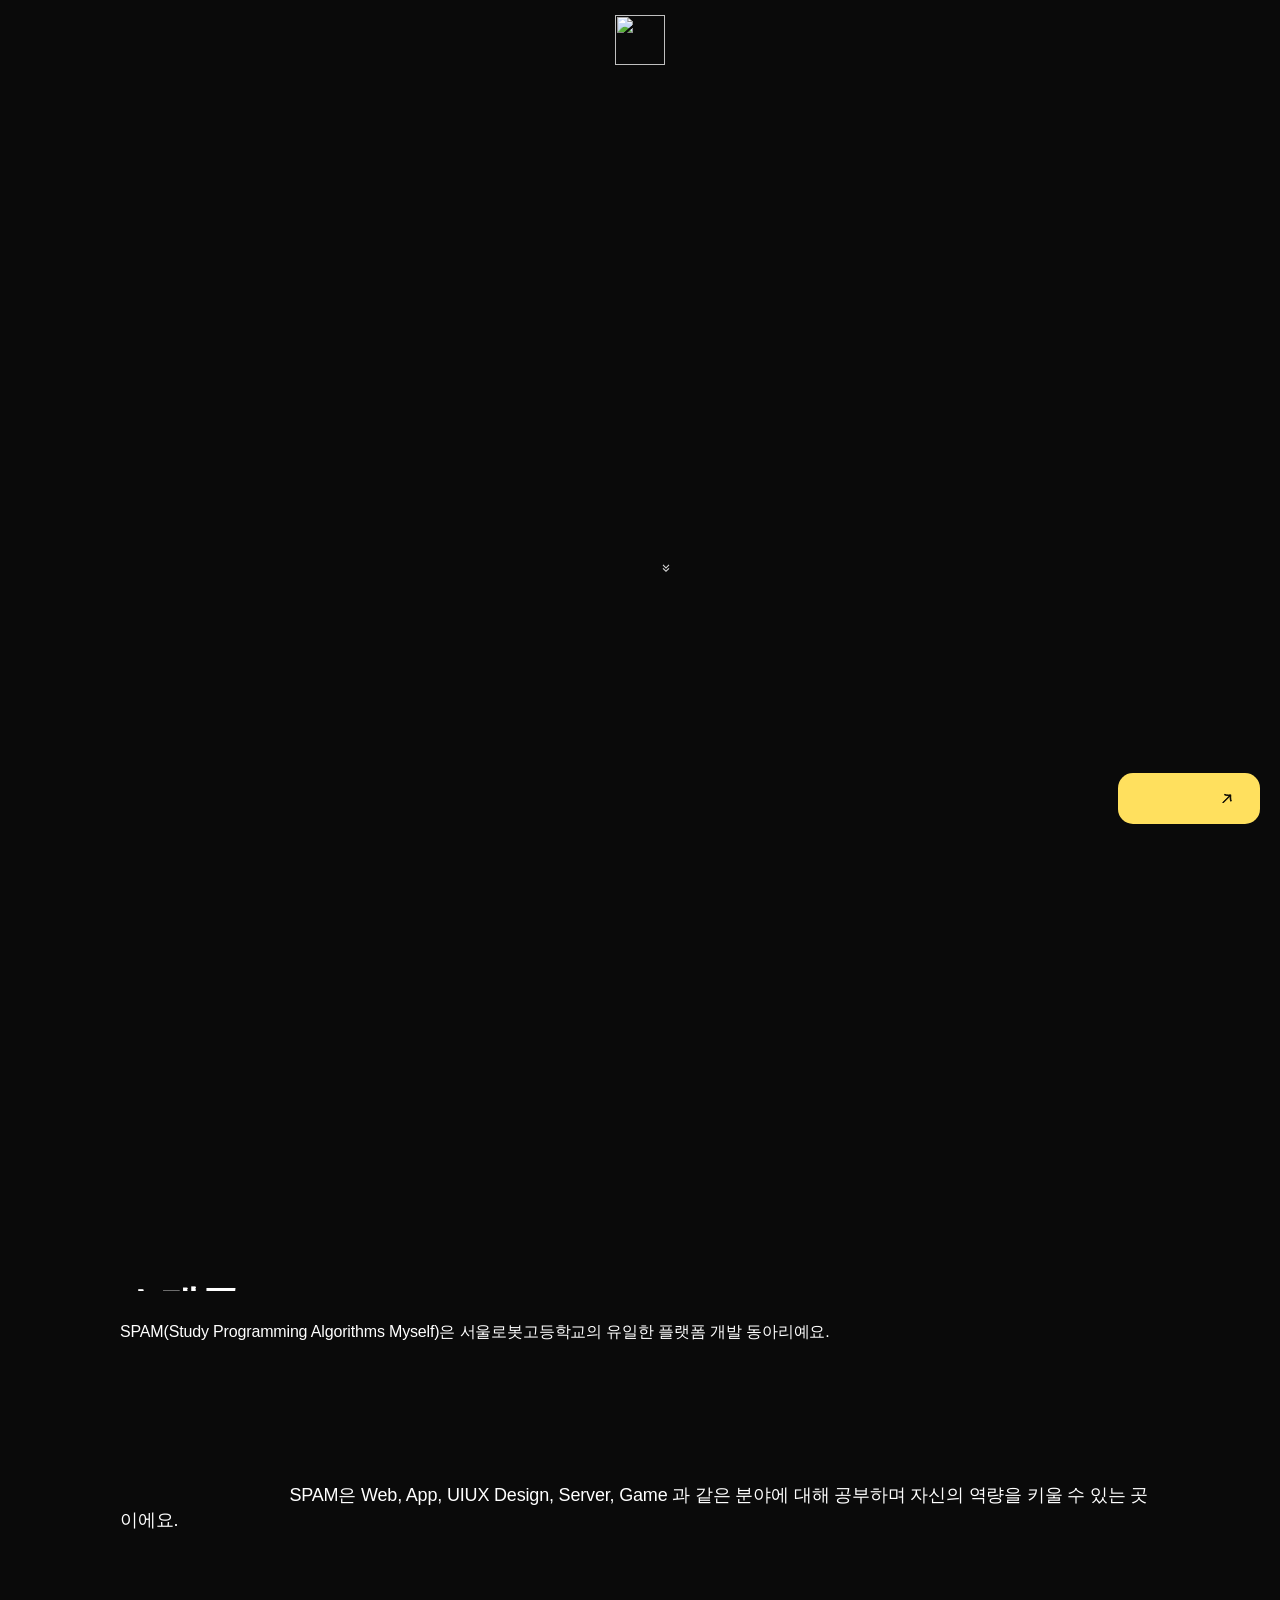
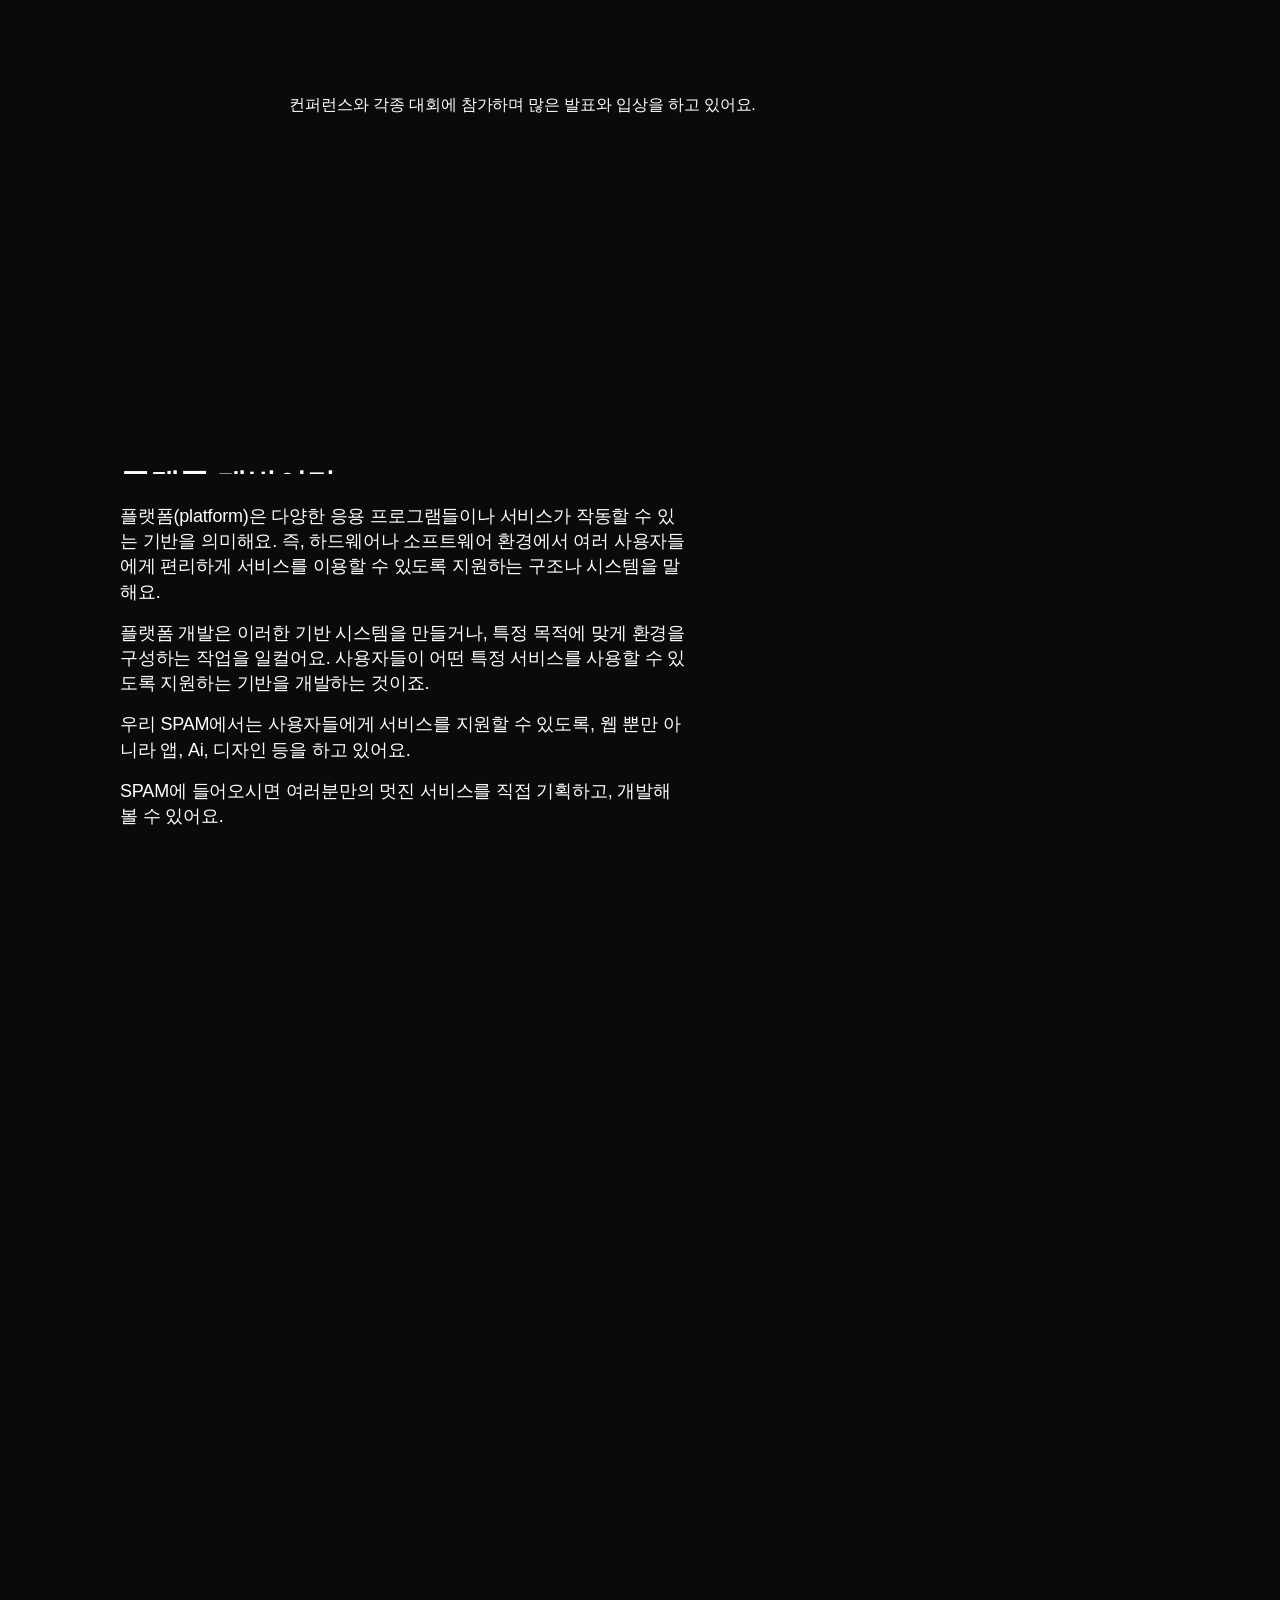
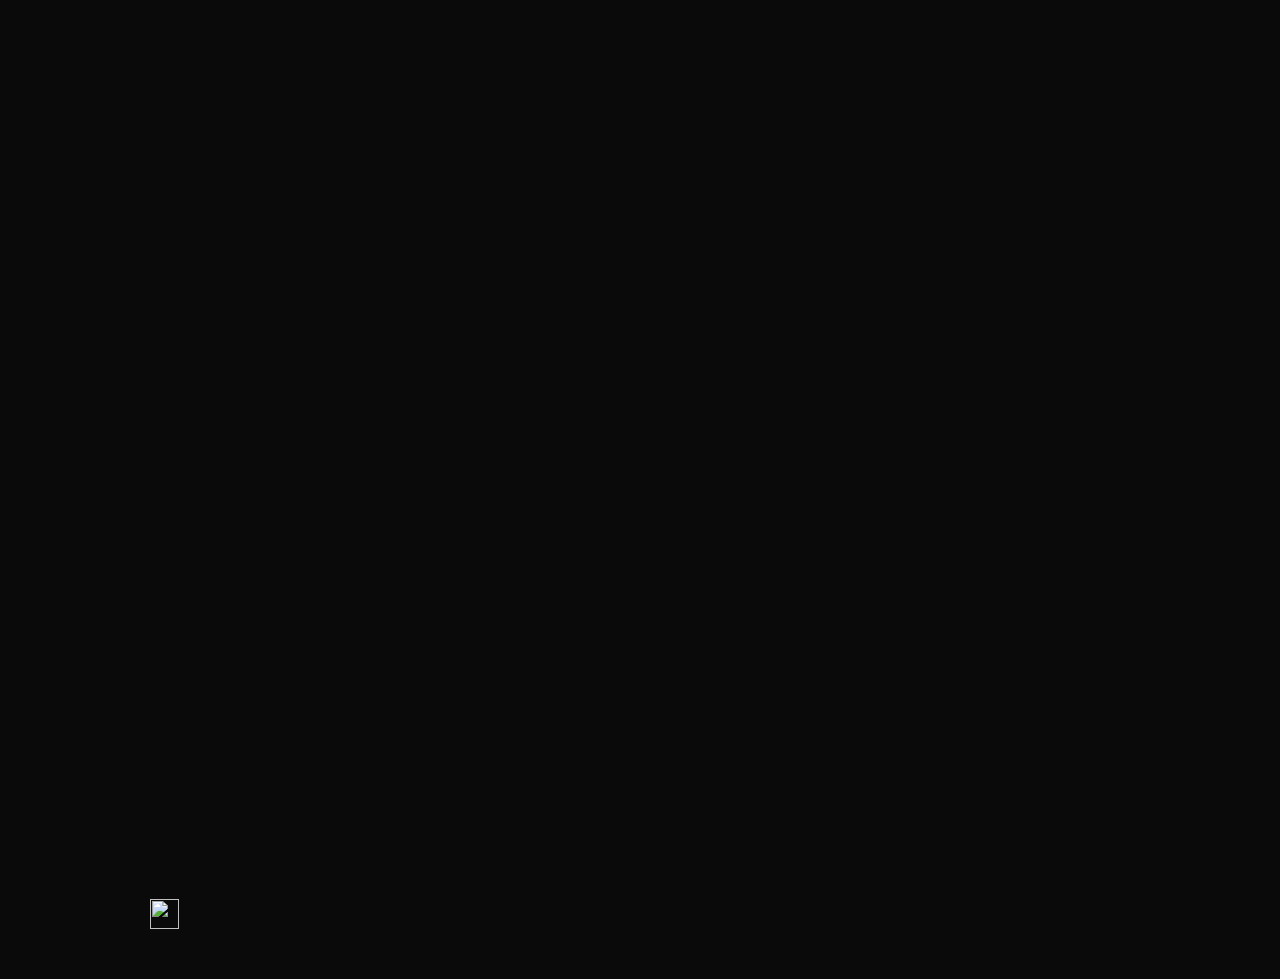
==== index.html @ 39e2a8ce "hahad" ====
<!doctype html>
<!-- ✨ Built with Framer • https://www.framer.com/ -->
<html lang="ko">
    <head>
        <meta charset="utf-8">
        <!-- Start of headStart -->
        <!-- End of headStart -->
        <meta name="viewport" content="width=device-width">
        <meta name="generator" content="Framer 013b13c">
        <title>SPAM</title>
        <meta name="description" content="SPAM 소개 사이트">
        <meta name="framer-search-index" content="https://framerusercontent.com/sites/3Lj6NP0sUq8dyAj7agRe3f/searchIndex-AO0uSlfMqsov.json">
        <link href="https://framerusercontent.com/images/RXAvSZQaPNDf3AGezlSUEKZ7Dw.png" rel="icon" media="(prefers-color-scheme: light)">
        <link href="https://framerusercontent.com/images/RXAvSZQaPNDf3AGezlSUEKZ7Dw.png" rel="icon" media="(prefers-color-scheme: dark)">
        <!-- Open Graph / Facebook -->
        <meta property="og:type" content="website">
        <meta property="og:title" content="SPAM">
        <meta property="og:description" content="SPAM 소개 사이트">
        <meta property="og:image" content="https://framerusercontent.com/assets/cp2K9lBDWWnNojJljY8wQACmg.png">
        <!-- Twitter -->
        <meta name="twitter:card" content="summary_large_image">
        <meta name="twitter:title" content="SPAM">
        <meta name="twitter:description" content="SPAM 소개 사이트">
        <meta name="twitter:image" content="https://framerusercontent.com/assets/cp2K9lBDWWnNojJljY8wQACmg.png">
        <meta name="robots" content="max-image-preview:large">
        <link rel="canonical" href="https://spam.framer.website/">
        <meta property="og:url" content="https://spam.framer.website/">
        <style data-framer-breakpoint-css>
            @media(min-width: 1440px) {
                .hidden-72rtr7 {
                    display:none!important
                }
            }

            @media(min-width: 810px) and (max-width: 1439px) {
                .hidden-1usxi8k {
                    display:none!important
                }
            }

            @media(max-width: 809px) {
                .hidden-r1oiyw {
                    display:none!important
                }
            }
        </style>
        <style data-framer-css-ssr-minified data-framer-components="framer-lib-cursors-host framer-TWZQZ PropertyOverrides framer-tAMCm">
            html,body,#main {
                margin: 0;
                padding: 0;
                box-sizing: border-box
            }

            :root {
                -webkit-font-smoothing: antialiased;
                -moz-osx-font-smoothing: grayscale
            }

            * {
                box-sizing: border-box;
                -webkit-font-smoothing: inherit
            }

            h1,h2,h3,h4,h5,h6,p,figure {
                margin: 0
            }

            body,input,textarea,select,button {
                font-size: 12px;
                font-family: sans-serif
            }

            #__framer-badge-container {
                position: fixed;
                bottom: 0;
                padding: 20px;
                width: 100%;
                display: flex;
                justify-content: right;
                pointer-events: none;
                z-index: 314159
            }

            .__framer-badge {
                pointer-events: auto
            }

            @font-face {
                font-family: Inter;
                src: url(https://framerusercontent.com/assets/NXxvFRoY5LDh3yCm7MEP2jqYk.woff2);
                font-display: block;
                font-style: normal;
                font-weight: 100;
                unicode-range: U+0460-052F,U+1C80-1C88,U+20B4,U+2DE0-2DFF,U+A640-A69F,U+FE2E-FE2F
            }

            @font-face {
                font-family: Inter;
                src: url(https://framerusercontent.com/assets/5CcgcVyoWSqO1THBiISd6oCog.woff2);
                font-display: block;
                font-style: normal;
                font-weight: 100;
                unicode-range: U+0301,U+0400-045F,U+0490-0491,U+04B0-04B1,U+2116
            }

            @font-face {
                font-family: Inter;
                src: url(https://framerusercontent.com/assets/MF544SVCvk3yNpLIz3pwDXFZPKM.woff2);
                font-display: block;
                font-style: normal;
                font-weight: 100;
                unicode-range: U+1F00-1FFF
            }

            @font-face {
                font-family: Inter;
                src: url(https://framerusercontent.com/assets/TNtxudDBkAm2RXdtU3rvTBwoM.woff2);
                font-display: block;
                font-style: normal;
                font-weight: 100;
                unicode-range: U+0370-03FF
            }

            @font-face {
                font-family: Inter;
                src: url(https://framerusercontent.com/assets/fIabp4VN5z7iJ3lNOz9qfNeQHc.woff2);
                font-display: block;
                font-style: normal;
                font-weight: 100;
                unicode-range: U+0100-024F,U+0259,U+1E00-1EFF,U+2020,U+20A0-20AB,U+20AD-20CF,U+2113,U+2C60-2C7F,U+A720-A7FF
            }

            @font-face {
                font-family: Inter;
                src: url(https://framerusercontent.com/assets/YSOgKh50dqzzsXffetgcarlLHcI.woff2);
                font-display: block;
                font-style: normal;
                font-weight: 100;
                unicode-range: U+0000-00FF,U+0131,U+0152-0153,U+02BB-02BC,U+02C6,U+02DA,U+02DC,U+2000-206F,U+2074,U+20AC,U+2122,U+2191,U+2193,U+2212,U+2215,U+FEFF,U+FFFD
            }

            @font-face {
                font-family: Inter;
                src: url(https://framerusercontent.com/assets/9iRSYClnXA0RMygyIn6yjjWXJw.woff2);
                font-display: block;
                font-style: normal;
                font-weight: 100;
                unicode-range: U+0102-0103,U+0110-0111,U+0128-0129,U+0168-0169,U+01A0-01A1,U+01AF-01B0,U+1EA0-1EF9,U+20AB
            }

            @font-face {
                font-family: Inter;
                src: url(https://framerusercontent.com/assets/hyOgCu0Xnghbimh0pE8QTvtt2AU.woff2);
                font-display: swap;
                font-style: normal;
                font-weight: 600;
                unicode-range: U+0460-052F,U+1C80-1C88,U+20B4,U+2DE0-2DFF,U+A640-A69F,U+FE2E-FE2F
            }

            @font-face {
                font-family: Inter;
                src: url(https://framerusercontent.com/assets/NeGmSOXrPBfEFIy5YZeHq17LEDA.woff2);
                font-display: swap;
                font-style: normal;
                font-weight: 600;
                unicode-range: U+0301,U+0400-045F,U+0490-0491,U+04B0-04B1,U+2116
            }

            @font-face {
                font-family: Inter;
                src: url(https://framerusercontent.com/assets/oYaAX5himiTPYuN8vLWnqBbfD2s.woff2);
                font-display: swap;
                font-style: normal;
                font-weight: 600;
                unicode-range: U+1F00-1FFF
            }

            @font-face {
                font-family: Inter;
                src: url(https://framerusercontent.com/assets/lEJLP4R0yuCaMCjSXYHtJw72M.woff2);
                font-display: swap;
                font-style: normal;
                font-weight: 600;
                unicode-range: U+0370-03FF
            }

            @font-face {
                font-family: Inter;
                src: url(https://framerusercontent.com/assets/cRJyLNuTJR5jbyKzGi33wU9cqIQ.woff2);
                font-display: swap;
                font-style: normal;
                font-weight: 600;
                unicode-range: U+0100-024F,U+0259,U+1E00-1EFF,U+2020,U+20A0-20AB,U+20AD-20CF,U+2113,U+2C60-2C7F,U+A720-A7FF
            }

            @font-face {
                font-family: Inter;
                src: url(https://framerusercontent.com/assets/1ZFS7N918ojhhd0nQWdj3jz4w.woff2);
                font-display: swap;
                font-style: normal;
                font-weight: 600;
                unicode-range: U+0000-00FF,U+0131,U+0152-0153,U+02BB-02BC,U+02C6,U+02DA,U+02DC,U+2000-206F,U+2074,U+20AC,U+2122,U+2191,U+2193,U+2212,U+2215,U+FEFF,U+FFFD
            }

            @font-face {
                font-family: Inter;
                src: url(https://framerusercontent.com/assets/A0Wcc7NgXMjUuFdquHDrIZpzZw0.woff2);
                font-display: swap;
                font-style: normal;
                font-weight: 600;
                unicode-range: U+0102-0103,U+0110-0111,U+0128-0129,U+0168-0169,U+01A0-01A1,U+01AF-01B0,U+1EA0-1EF9,U+20AB
            }

            @font-face {
                font-family: Inter;
                src: url(https://framerusercontent.com/assets/BkDpl4ghaqvMi1btKFyG2tdbec.woff2);
                font-display: swap;
                font-style: normal;
                font-weight: 300;
                unicode-range: U+0460-052F,U+1C80-1C88,U+20B4,U+2DE0-2DFF,U+A640-A69F,U+FE2E-FE2F
            }

            @font-face {
                font-family: Inter;
                src: url(https://framerusercontent.com/assets/zAMK70AQRFSShJgUiaR5IiIhgzk.woff2);
                font-display: swap;
                font-style: normal;
                font-weight: 300;
                unicode-range: U+0301,U+0400-045F,U+0490-0491,U+04B0-04B1,U+2116
            }

            @font-face {
                font-family: Inter;
                src: url(https://framerusercontent.com/assets/IETjvc5qzUaRoaruDpPSwCUM8.woff2);
                font-display: swap;
                font-style: normal;
                font-weight: 300;
                unicode-range: U+1F00-1FFF
            }

            @font-face {
                font-family: Inter;
                src: url(https://framerusercontent.com/assets/oLCoaT3ioA0fHdJnWR9W6k7NY.woff2);
                font-display: swap;
                font-style: normal;
                font-weight: 300;
                unicode-range: U+0370-03FF
            }

            @font-face {
                font-family: Inter;
                src: url(https://framerusercontent.com/assets/Sj0PCHQSBjFmEp6NBWg6FNaKc.woff2);
                font-display: swap;
                font-style: normal;
                font-weight: 300;
                unicode-range: U+0100-024F,U+0259,U+1E00-1EFF,U+2020,U+20A0-20AB,U+20AD-20CF,U+2113,U+2C60-2C7F,U+A720-A7FF
            }

            @font-face {
                font-family: Inter;
                src: url(https://framerusercontent.com/assets/v2q8JTTTs7McDMSEhnxAIBqd0.woff2);
                font-display: swap;
                font-style: normal;
                font-weight: 300;
                unicode-range: U+0000-00FF,U+0131,U+0152-0153,U+02BB-02BC,U+02C6,U+02DA,U+02DC,U+2000-206F,U+2074,U+20AC,U+2122,U+2191,U+2193,U+2212,U+2215,U+FEFF,U+FFFD
            }

            @font-face {
                font-family: Inter;
                src: url(https://framerusercontent.com/assets/H4TfENUY1rh8R9UaSD6vngjJP3M.woff2);
                font-display: swap;
                font-style: normal;
                font-weight: 300;
                unicode-range: U+0102-0103,U+0110-0111,U+0128-0129,U+0168-0169,U+01A0-01A1,U+01AF-01B0,U+1EA0-1EF9,U+20AB
            }

            @font-face {
                font-family: Inter;
                src: url(https://framerusercontent.com/assets/5A3Ce6C9YYmCjpQx9M4inSaKU.woff2);
                font-display: swap;
                font-style: normal;
                font-weight: 500;
                unicode-range: U+0460-052F,U+1C80-1C88,U+20B4,U+2DE0-2DFF,U+A640-A69F,U+FE2E-FE2F
            }

            @font-face {
                font-family: Inter;
                src: url(https://framerusercontent.com/assets/Qx95Xyt0Ka3SGhinnbXIGpEIyP4.woff2);
                font-display: swap;
                font-style: normal;
                font-weight: 500;
                unicode-range: U+0301,U+0400-045F,U+0490-0491,U+04B0-04B1,U+2116
            }

            @font-face {
                font-family: Inter;
                src: url(https://framerusercontent.com/assets/6mJuEAguuIuMog10gGvH5d3cl8.woff2);
                font-display: swap;
                font-style: normal;
                font-weight: 500;
                unicode-range: U+1F00-1FFF
            }

            @font-face {
                font-family: Inter;
                src: url(https://framerusercontent.com/assets/xYYWaj7wCU5zSQH0eXvSaS19wo.woff2);
                font-display: swap;
                font-style: normal;
                font-weight: 500;
                unicode-range: U+0370-03FF
            }

            @font-face {
                font-family: Inter;
                src: url(https://framerusercontent.com/assets/otTaNuNpVK4RbdlT7zDDdKvQBA.woff2);
                font-display: swap;
                font-style: normal;
                font-weight: 500;
                unicode-range: U+0100-024F,U+0259,U+1E00-1EFF,U+2020,U+20A0-20AB,U+20AD-20CF,U+2113,U+2C60-2C7F,U+A720-A7FF
            }

            @font-face {
                font-family: Inter;
                src: url(https://framerusercontent.com/assets/d3tHnaQIAeqiE5hGcRw4mmgWYU.woff2);
                font-display: swap;
                font-style: normal;
                font-weight: 500;
                unicode-range: U+0000-00FF,U+0131,U+0152-0153,U+02BB-02BC,U+02C6,U+02DA,U+02DC,U+2000-206F,U+2074,U+20AC,U+2122,U+2191,U+2193,U+2212,U+2215,U+FEFF,U+FFFD
            }

            @font-face {
                font-family: Inter;
                src: url(https://framerusercontent.com/assets/DolVirEGb34pEXEp8t8FQBSK4.woff2);
                font-display: swap;
                font-style: normal;
                font-weight: 500;
                unicode-range: U+0102-0103,U+0110-0111,U+0128-0129,U+0168-0169,U+01A0-01A1,U+01AF-01B0,U+1EA0-1EF9,U+20AB
            }

            @font-face {
                font-family: Inter;
                src: url(https://framerusercontent.com/assets/5vvr9Vy74if2I6bQbJvbw7SY1pQ.woff2);
                font-display: swap;
                font-style: normal;
                font-weight: 400;
                unicode-range: U+0460-052F,U+1C80-1C88,U+20B4,U+2DE0-2DFF,U+A640-A69F,U+FE2E-FE2F
            }

            @font-face {
                font-family: Inter;
                src: url(https://framerusercontent.com/assets/EOr0mi4hNtlgWNn9if640EZzXCo.woff2);
                font-display: swap;
                font-style: normal;
                font-weight: 400;
                unicode-range: U+0301,U+0400-045F,U+0490-0491,U+04B0-04B1,U+2116
            }

            @font-face {
                font-family: Inter;
                src: url(https://framerusercontent.com/assets/Y9k9QrlZAqio88Klkmbd8VoMQc.woff2);
                font-display: swap;
                font-style: normal;
                font-weight: 400;
                unicode-range: U+1F00-1FFF
            }

            @font-face {
                font-family: Inter;
                src: url(https://framerusercontent.com/assets/OYrD2tBIBPvoJXiIHnLoOXnY9M.woff2);
                font-display: swap;
                font-style: normal;
                font-weight: 400;
                unicode-range: U+0370-03FF
            }

            @font-face {
                font-family: Inter;
                src: url(https://framerusercontent.com/assets/JeYwfuaPfZHQhEG8U5gtPDZ7WQ.woff2);
                font-display: swap;
                font-style: normal;
                font-weight: 400;
                unicode-range: U+0100-024F,U+0259,U+1E00-1EFF,U+2020,U+20A0-20AB,U+20AD-20CF,U+2113,U+2C60-2C7F,U+A720-A7FF
            }

            @font-face {
                font-family: Inter;
                src: url(https://framerusercontent.com/assets/vQyevYAyHtARFwPqUzQGpnDs.woff2);
                font-display: swap;
                font-style: normal;
                font-weight: 400;
                unicode-range: U+0000-00FF,U+0131,U+0152-0153,U+02BB-02BC,U+02C6,U+02DA,U+02DC,U+2000-206F,U+2074,U+20AC,U+2122,U+2191,U+2193,U+2212,U+2215,U+FEFF,U+FFFD
            }

            @font-face {
                font-family: Inter;
                src: url(https://framerusercontent.com/assets/b6Y37FthZeALduNqHicBT6FutY.woff2);
                font-display: swap;
                font-style: normal;
                font-weight: 400;
                unicode-range: U+0102-0103,U+0110-0111,U+0128-0129,U+0168-0169,U+01A0-01A1,U+01AF-01B0,U+1EA0-1EF9,U+20AB
            }

            @font-face {
                font-family: Inter;
                src: url(https://framerusercontent.com/assets/MVhJhYeDWxeyqT939zMNyw9p8.woff2);
                font-display: block;
                font-style: normal;
                font-weight: 200;
                unicode-range: U+0460-052F,U+1C80-1C88,U+20B4,U+2DE0-2DFF,U+A640-A69F,U+FE2E-FE2F
            }

            @font-face {
                font-family: Inter;
                src: url(https://framerusercontent.com/assets/WXQXYfAQJIi2pCJACAfWWXfIDqI.woff2);
                font-display: block;
                font-style: normal;
                font-weight: 200;
                unicode-range: U+0301,U+0400-045F,U+0490-0491,U+04B0-04B1,U+2116
            }

            @font-face {
                font-family: Inter;
                src: url(https://framerusercontent.com/assets/RJeJJARdrtNUtic58kOz7hIgBuE.woff2);
                font-display: block;
                font-style: normal;
                font-weight: 200;
                unicode-range: U+1F00-1FFF
            }

            @font-face {
                font-family: Inter;
                src: url(https://framerusercontent.com/assets/4hBRAuM02i3fsxYDzyNvt5Az2so.woff2);
                font-display: block;
                font-style: normal;
                font-weight: 200;
                unicode-range: U+0370-03FF
            }

            @font-face {
                font-family: Inter;
                src: url(https://framerusercontent.com/assets/fz1JbBffNGgK7BNUI1mmbFBlgA8.woff2);
                font-display: block;
                font-style: normal;
                font-weight: 200;
                unicode-range: U+0100-024F,U+0259,U+1E00-1EFF,U+2020,U+20A0-20AB,U+20AD-20CF,U+2113,U+2C60-2C7F,U+A720-A7FF
            }

            @font-face {
                font-family: Inter;
                src: url(https://framerusercontent.com/assets/hgmI3sEShaw5UU738TAjDBQPH0.woff2);
                font-display: block;
                font-style: normal;
                font-weight: 200;
                unicode-range: U+0000-00FF,U+0131,U+0152-0153,U+02BB-02BC,U+02C6,U+02DA,U+02DC,U+2000-206F,U+2074,U+20AC,U+2122,U+2191,U+2193,U+2212,U+2215,U+FEFF,U+FFFD
            }

            @font-face {
                font-family: Inter;
                src: url(https://framerusercontent.com/assets/eIZyQwIlHYR0mnMSneEDMtqBPgw.woff2);
                font-display: block;
                font-style: normal;
                font-weight: 200;
                unicode-range: U+0102-0103,U+0110-0111,U+0128-0129,U+0168-0169,U+01A0-01A1,U+01AF-01B0,U+1EA0-1EF9,U+20AB
            }

            @font-face {
                font-family: Inter;
                src: url(https://framerusercontent.com/assets/DpPBYI0sL4fYLgAkX8KXOPVt7c.woff2);
                font-display: swap;
                font-style: normal;
                font-weight: 700;
                unicode-range: U+0460-052F,U+1C80-1C88,U+20B4,U+2DE0-2DFF,U+A640-A69F,U+FE2E-FE2F
            }

            @font-face {
                font-family: Inter;
                src: url(https://framerusercontent.com/assets/4RAEQdEOrcnDkhHiiCbJOw92Lk.woff2);
                font-display: swap;
                font-style: normal;
                font-weight: 700;
                unicode-range: U+0301,U+0400-045F,U+0490-0491,U+04B0-04B1,U+2116
            }

            @font-face {
                font-family: Inter;
                src: url(https://framerusercontent.com/assets/1K3W8DizY3v4emK8Mb08YHxTbs.woff2);
                font-display: swap;
                font-style: normal;
                font-weight: 700;
                unicode-range: U+1F00-1FFF
            }

            @font-face {
                font-family: Inter;
                src: url(https://framerusercontent.com/assets/tUSCtfYVM1I1IchuyCwz9gDdQ.woff2);
                font-display: swap;
                font-style: normal;
                font-weight: 700;
                unicode-range: U+0370-03FF
            }

            @font-face {
                font-family: Inter;
                src: url(https://framerusercontent.com/assets/VgYFWiwsAC5OYxAycRXXvhze58.woff2);
                font-display: swap;
                font-style: normal;
                font-weight: 700;
                unicode-range: U+0100-024F,U+0259,U+1E00-1EFF,U+2020,U+20A0-20AB,U+20AD-20CF,U+2113,U+2C60-2C7F,U+A720-A7FF
            }

            @font-face {
                font-family: Inter;
                src: url(https://framerusercontent.com/assets/DXD0Q7LSl7HEvDzucnyLnGBHM.woff2);
                font-display: swap;
                font-style: normal;
                font-weight: 700;
                unicode-range: U+0000-00FF,U+0131,U+0152-0153,U+02BB-02BC,U+02C6,U+02DA,U+02DC,U+2000-206F,U+2074,U+20AC,U+2122,U+2191,U+2193,U+2212,U+2215,U+FEFF,U+FFFD
            }

            @font-face {
                font-family: Inter;
                src: url(https://framerusercontent.com/assets/GIryZETIX4IFypco5pYZONKhJIo.woff2);
                font-display: swap;
                font-style: normal;
                font-weight: 700;
                unicode-range: U+0102-0103,U+0110-0111,U+0128-0129,U+0168-0169,U+01A0-01A1,U+01AF-01B0,U+1EA0-1EF9,U+20AB
            }

            @font-face {
                font-family: Inter;
                src: url(https://framerusercontent.com/assets/PONfPc6h4EPYwJliXQBmjVx7QxI.woff2);
                font-display: swap;
                font-style: normal;
                font-weight: 800;
                unicode-range: U+0460-052F,U+1C80-1C88,U+20B4,U+2DE0-2DFF,U+A640-A69F,U+FE2E-FE2F
            }

            @font-face {
                font-family: Inter;
                src: url(https://framerusercontent.com/assets/zsnJN7Z1wdzUvepJniD3rbvJIyU.woff2);
                font-display: swap;
                font-style: normal;
                font-weight: 800;
                unicode-range: U+0301,U+0400-045F,U+0490-0491,U+04B0-04B1,U+2116
            }

            @font-face {
                font-family: Inter;
                src: url(https://framerusercontent.com/assets/UrzZBOy7RyJEWAZGduzOeHiHuY.woff2);
                font-display: swap;
                font-style: normal;
                font-weight: 800;
                unicode-range: U+1F00-1FFF
            }

            @font-face {
                font-family: Inter;
                src: url(https://framerusercontent.com/assets/996sR9SfSDuYELz8oHhDOcErkY.woff2);
                font-display: swap;
                font-style: normal;
                font-weight: 800;
                unicode-range: U+0370-03FF
            }

            @font-face {
                font-family: Inter;
                src: url(https://framerusercontent.com/assets/ftN1HpyPVJEoEb4q36SOrNdLXU.woff2);
                font-display: swap;
                font-style: normal;
                font-weight: 800;
                unicode-range: U+0100-024F,U+0259,U+1E00-1EFF,U+2020,U+20A0-20AB,U+20AD-20CF,U+2113,U+2C60-2C7F,U+A720-A7FF
            }

            @font-face {
                font-family: Inter;
                src: url(https://framerusercontent.com/assets/jN39PDxZWEwjG7Csryx3JN2r2Y.woff2);
                font-display: swap;
                font-style: normal;
                font-weight: 800;
                unicode-range: U+0000-00FF,U+0131,U+0152-0153,U+02BB-02BC,U+02C6,U+02DA,U+02DC,U+2000-206F,U+2074,U+20AC,U+2122,U+2191,U+2193,U+2212,U+2215,U+FEFF,U+FFFD
            }

            @font-face {
                font-family: Inter;
                src: url(https://framerusercontent.com/assets/JAur4lGGSGRGyrFi59JSIKqVgU.woff2);
                font-display: swap;
                font-style: normal;
                font-weight: 800;
                unicode-range: U+0102-0103,U+0110-0111,U+0128-0129,U+0168-0169,U+01A0-01A1,U+01AF-01B0,U+1EA0-1EF9,U+20AB
            }

            @font-face {
                font-family: Inter;
                src: url(https://framerusercontent.com/assets/mkY5Sgyq51ik0AMrSBwhm9DJg.woff2);
                font-display: block;
                font-style: normal;
                font-weight: 900;
                unicode-range: U+0460-052F,U+1C80-1C88,U+20B4,U+2DE0-2DFF,U+A640-A69F,U+FE2E-FE2F
            }

            @font-face {
                font-family: Inter;
                src: url(https://framerusercontent.com/assets/X5hj6qzcHUYv7h1390c8Rhm6550.woff2);
                font-display: block;
                font-style: normal;
                font-weight: 900;
                unicode-range: U+0301,U+0400-045F,U+0490-0491,U+04B0-04B1,U+2116
            }

            @font-face {
                font-family: Inter;
                src: url(https://framerusercontent.com/assets/gQhNpS3tN86g8RcVKYUUaKt2oMQ.woff2);
                font-display: block;
                font-style: normal;
                font-weight: 900;
                unicode-range: U+1F00-1FFF
            }

            @font-face {
                font-family: Inter;
                src: url(https://framerusercontent.com/assets/cugnVhSraaRyANCaUtI5FV17wk.woff2);
                font-display: block;
                font-style: normal;
                font-weight: 900;
                unicode-range: U+0370-03FF
            }

            @font-face {
                font-family: Inter;
                src: url(https://framerusercontent.com/assets/5HcVoGak8k5agFJSaKa4floXVu0.woff2);
                font-display: block;
                font-style: normal;
                font-weight: 900;
                unicode-range: U+0100-024F,U+0259,U+1E00-1EFF,U+2020,U+20A0-20AB,U+20AD-20CF,U+2113,U+2C60-2C7F,U+A720-A7FF
            }

            @font-face {
                font-family: Inter;
                src: url(https://framerusercontent.com/assets/jn4BtSPLlS0NDp1KiFAtFKiiY0o.woff2);
                font-display: block;
                font-style: normal;
                font-weight: 900;
                unicode-range: U+0000-00FF,U+0131,U+0152-0153,U+02BB-02BC,U+02C6,U+02DA,U+02DC,U+2000-206F,U+2074,U+20AC,U+2122,U+2191,U+2193,U+2212,U+2215,U+FEFF,U+FFFD
            }

            @font-face {
                font-family: Inter;
                src: url(https://framerusercontent.com/assets/P2Bw01CtL0b9wqygO0sSVogWbo.woff2);
                font-display: block;
                font-style: normal;
                font-weight: 900;
                unicode-range: U+0102-0103,U+0110-0111,U+0128-0129,U+0168-0169,U+01A0-01A1,U+01AF-01B0,U+1EA0-1EF9,U+20AB
            }

            @font-face {
                font-family: Inter;
                src: url(https://framerusercontent.com/assets/YJsHMqeEm0oDHuxRTVCwg5eZuo.woff2);
                font-display: block;
                font-style: italic;
                font-weight: 100;
                unicode-range: U+0460-052F,U+1C80-1C88,U+20B4,U+2DE0-2DFF,U+A640-A69F,U+FE2E-FE2F
            }

            @font-face {
                font-family: Inter;
                src: url(https://framerusercontent.com/assets/oJJMyJlDykMObEyb5VexHSxd24.woff2);
                font-display: block;
                font-style: italic;
                font-weight: 100;
                unicode-range: U+0301,U+0400-045F,U+0490-0491,U+04B0-04B1,U+2116
            }

            @font-face {
                font-family: Inter;
                src: url(https://framerusercontent.com/assets/IpeaX0WzLaonj68howNZg4SJJaY.woff2);
                font-display: block;
                font-style: italic;
                font-weight: 100;
                unicode-range: U+1F00-1FFF
            }

            @font-face {
                font-family: Inter;
                src: url(https://framerusercontent.com/assets/KCj1bV3vDXY5OLHttTeRYcu9J8.woff2);
                font-display: block;
                font-style: italic;
                font-weight: 100;
                unicode-range: U+0370-03FF
            }

            @font-face {
                font-family: Inter;
                src: url(https://framerusercontent.com/assets/biaVHhOprxbHaR3dIP7Z8cYurHg.woff2);
                font-display: block;
                font-style: italic;
                font-weight: 100;
                unicode-range: U+0100-024F,U+0259,U+1E00-1EFF,U+2020,U+20A0-20AB,U+20AD-20CF,U+2113,U+2C60-2C7F,U+A720-A7FF
            }

            @font-face {
                font-family: Inter;
                src: url(https://framerusercontent.com/assets/BpOIEy4nYtcp1RwqOtwAgi2EiDE.woff2);
                font-display: block;
                font-style: italic;
                font-weight: 100;
                unicode-range: U+0000-00FF,U+0131,U+0152-0153,U+02BB-02BC,U+02C6,U+02DA,U+02DC,U+2000-206F,U+2074,U+20AC,U+2122,U+2191,U+2193,U+2212,U+2215,U+FEFF,U+FFFD
            }

            @font-face {
                font-family: Inter;
                src: url(https://framerusercontent.com/assets/gNa011yWpVpNFgUhhSlDX8nUiPQ.woff2);
                font-display: block;
                font-style: italic;
                font-weight: 100;
                unicode-range: U+0102-0103,U+0110-0111,U+0128-0129,U+0168-0169,U+01A0-01A1,U+01AF-01B0,U+1EA0-1EF9,U+20AB
            }

            @font-face {
                font-family: Inter;
                src: url(https://framerusercontent.com/assets/vpq17U0WM26sBGHgq9jnrUmUf8.woff2);
                font-display: block;
                font-style: italic;
                font-weight: 200;
                unicode-range: U+0460-052F,U+1C80-1C88,U+20B4,U+2DE0-2DFF,U+A640-A69F,U+FE2E-FE2F
            }

            @font-face {
                font-family: Inter;
                src: url(https://framerusercontent.com/assets/bNYh7lNMEpOegeRYAtyGel1WqBE.woff2);
                font-display: block;
                font-style: italic;
                font-weight: 200;
                unicode-range: U+0301,U+0400-045F,U+0490-0491,U+04B0-04B1,U+2116
            }

            @font-face {
                font-family: Inter;
                src: url(https://framerusercontent.com/assets/FBzcXZYmdulcZC0z278U6o0cw.woff2);
                font-display: block;
                font-style: italic;
                font-weight: 200;
                unicode-range: U+1F00-1FFF
            }

            @font-face {
                font-family: Inter;
                src: url(https://framerusercontent.com/assets/ua60IRqWK94xCrq0SC639Hbsdjg.woff2);
                font-display: block;
                font-style: italic;
                font-weight: 200;
                unicode-range: U+0370-03FF
            }

            @font-face {
                font-family: Inter;
                src: url(https://framerusercontent.com/assets/Pd8gNPn2dSCh4FyjWFw9PJysoQ.woff2);
                font-display: block;
                font-style: italic;
                font-weight: 200;
                unicode-range: U+0100-024F,U+0259,U+1E00-1EFF,U+2020,U+20A0-20AB,U+20AD-20CF,U+2113,U+2C60-2C7F,U+A720-A7FF
            }

            @font-face {
                font-family: Inter;
                src: url(https://framerusercontent.com/assets/zpiI5DA3vCb3G2sqEyq9xqogo.woff2);
                font-display: block;
                font-style: italic;
                font-weight: 200;
                unicode-range: U+0000-00FF,U+0131,U+0152-0153,U+02BB-02BC,U+02C6,U+02DA,U+02DC,U+2000-206F,U+2074,U+20AC,U+2122,U+2191,U+2193,U+2212,U+2215,U+FEFF,U+FFFD
            }

            @font-face {
                font-family: Inter;
                src: url(https://framerusercontent.com/assets/DtVQjTG8OGGKnwKYrMHRZVCyo.woff2);
                font-display: block;
                font-style: italic;
                font-weight: 200;
                unicode-range: U+0102-0103,U+0110-0111,U+0128-0129,U+0168-0169,U+01A0-01A1,U+01AF-01B0,U+1EA0-1EF9,U+20AB
            }

            @font-face {
                font-family: Inter;
                src: url(https://framerusercontent.com/assets/YYB6GZmCWnZq3RWZOghuZIOxQY.woff2);
                font-display: swap;
                font-style: italic;
                font-weight: 300;
                unicode-range: U+0460-052F,U+1C80-1C88,U+20B4,U+2DE0-2DFF,U+A640-A69F,U+FE2E-FE2F
            }

            @font-face {
                font-family: Inter;
                src: url(https://framerusercontent.com/assets/miJTzODdiyIr3tRo9KEoqXXk2PM.woff2);
                font-display: swap;
                font-style: italic;
                font-weight: 300;
                unicode-range: U+0301,U+0400-045F,U+0490-0491,U+04B0-04B1,U+2116
            }

            @font-face {
                font-family: Inter;
                src: url(https://framerusercontent.com/assets/6ZMhcggRFfEfbf7lncCpaUbA.woff2);
                font-display: swap;
                font-style: italic;
                font-weight: 300;
                unicode-range: U+1F00-1FFF
            }

            @font-face {
                font-family: Inter;
                src: url(https://framerusercontent.com/assets/8sCN6PGUr4I8q5hC5twAXfcwqV0.woff2);
                font-display: swap;
                font-style: italic;
                font-weight: 300;
                unicode-range: U+0370-03FF
            }

            @font-face {
                font-family: Inter;
                src: url(https://framerusercontent.com/assets/aUYDUTztS7anQw5JuwCncXeLOBY.woff2);
                font-display: swap;
                font-style: italic;
                font-weight: 300;
                unicode-range: U+0100-024F,U+0259,U+1E00-1EFF,U+2020,U+20A0-20AB,U+20AD-20CF,U+2113,U+2C60-2C7F,U+A720-A7FF
            }

            @font-face {
                font-family: Inter;
                src: url(https://framerusercontent.com/assets/5mDAOkC5Wpzo7NkuE9oYfqlY2u4.woff2);
                font-display: swap;
                font-style: italic;
                font-weight: 300;
                unicode-range: U+0000-00FF,U+0131,U+0152-0153,U+02BB-02BC,U+02C6,U+02DA,U+02DC,U+2000-206F,U+2074,U+20AC,U+2122,U+2191,U+2193,U+2212,U+2215,U+FEFF,U+FFFD
            }

            @font-face {
                font-family: Inter;
                src: url(https://framerusercontent.com/assets/yDiPvYxioBHsicnYxpPW35WQmx8.woff2);
                font-display: swap;
                font-style: italic;
                font-weight: 300;
                unicode-range: U+0102-0103,U+0110-0111,U+0128-0129,U+0168-0169,U+01A0-01A1,U+01AF-01B0,U+1EA0-1EF9,U+20AB
            }

            @font-face {
                font-family: Inter;
                src: url(https://framerusercontent.com/assets/CfMzU8w2e7tHgF4T4rATMPuWosA.woff2);
                font-display: swap;
                font-style: italic;
                font-weight: 400;
                unicode-range: U+0460-052F,U+1C80-1C88,U+20B4,U+2DE0-2DFF,U+A640-A69F,U+FE2E-FE2F
            }

            @font-face {
                font-family: Inter;
                src: url(https://framerusercontent.com/assets/867QObYax8ANsfX4TGEVU9YiCM.woff2);
                font-display: swap;
                font-style: italic;
                font-weight: 400;
                unicode-range: U+0301,U+0400-045F,U+0490-0491,U+04B0-04B1,U+2116
            }

            @font-face {
                font-family: Inter;
                src: url(https://framerusercontent.com/assets/Oyn2ZbENFdnW7mt2Lzjk1h9Zb9k.woff2);
                font-display: swap;
                font-style: italic;
                font-weight: 400;
                unicode-range: U+1F00-1FFF
            }

            @font-face {
                font-family: Inter;
                src: url(https://framerusercontent.com/assets/cdAe8hgZ1cMyLu9g005pAW3xMo.woff2);
                font-display: swap;
                font-style: italic;
                font-weight: 400;
                unicode-range: U+0370-03FF
            }

            @font-face {
                font-family: Inter;
                src: url(https://framerusercontent.com/assets/DOfvtmE1UplCq161m6Hj8CSQYg.woff2);
                font-display: swap;
                font-style: italic;
                font-weight: 400;
                unicode-range: U+0100-024F,U+0259,U+1E00-1EFF,U+2020,U+20A0-20AB,U+20AD-20CF,U+2113,U+2C60-2C7F,U+A720-A7FF
            }

            @font-face {
                font-family: Inter;
                src: url(https://framerusercontent.com/assets/vFzuJY0c65av44uhEKB6vyjFMg.woff2);
                font-display: swap;
                font-style: italic;
                font-weight: 400;
                unicode-range: U+0000-00FF,U+0131,U+0152-0153,U+02BB-02BC,U+02C6,U+02DA,U+02DC,U+2000-206F,U+2074,U+20AC,U+2122,U+2191,U+2193,U+2212,U+2215,U+FEFF,U+FFFD
            }

            @font-face {
                font-family: Inter;
                src: url(https://framerusercontent.com/assets/tKtBcDnBMevsEEJKdNGhhkLzYo.woff2);
                font-display: swap;
                font-style: italic;
                font-weight: 400;
                unicode-range: U+0102-0103,U+0110-0111,U+0128-0129,U+0168-0169,U+01A0-01A1,U+01AF-01B0,U+1EA0-1EF9,U+20AB
            }

            @font-face {
                font-family: Inter;
                src: url(https://framerusercontent.com/assets/khkJkwSL66WFg8SX6Wa726c.woff2);
                font-display: swap;
                font-style: italic;
                font-weight: 500;
                unicode-range: U+0460-052F,U+1C80-1C88,U+20B4,U+2DE0-2DFF,U+A640-A69F,U+FE2E-FE2F
            }

            @font-face {
                font-family: Inter;
                src: url(https://framerusercontent.com/assets/0E7IMbDzcGABpBwwqNEt60wU0w.woff2);
                font-display: swap;
                font-style: italic;
                font-weight: 500;
                unicode-range: U+0301,U+0400-045F,U+0490-0491,U+04B0-04B1,U+2116
            }

            @font-face {
                font-family: Inter;
                src: url(https://framerusercontent.com/assets/NTJ0nQgIF0gcDelS14zQ9NR9Q.woff2);
                font-display: swap;
                font-style: italic;
                font-weight: 500;
                unicode-range: U+1F00-1FFF
            }

            @font-face {
                font-family: Inter;
                src: url(https://framerusercontent.com/assets/QrcNhgEPfRl0LS8qz5Ln8olanl8.woff2);
                font-display: swap;
                font-style: italic;
                font-weight: 500;
                unicode-range: U+0370-03FF
            }

            @font-face {
                font-family: Inter;
                src: url(https://framerusercontent.com/assets/JEXmejW8mXOYMtt0hyRg811kHac.woff2);
                font-display: swap;
                font-style: italic;
                font-weight: 500;
                unicode-range: U+0100-024F,U+0259,U+1E00-1EFF,U+2020,U+20A0-20AB,U+20AD-20CF,U+2113,U+2C60-2C7F,U+A720-A7FF
            }

            @font-face {
                font-family: Inter;
                src: url(https://framerusercontent.com/assets/ksvR4VsLksjpSwnC2fPgHRNMw.woff2);
                font-display: swap;
                font-style: italic;
                font-weight: 500;
                unicode-range: U+0000-00FF,U+0131,U+0152-0153,U+02BB-02BC,U+02C6,U+02DA,U+02DC,U+2000-206F,U+2074,U+20AC,U+2122,U+2191,U+2193,U+2212,U+2215,U+FEFF,U+FFFD
            }

            @font-face {
                font-family: Inter;
                src: url(https://framerusercontent.com/assets/uy9s0iWuxiNnVt8EpTI3gzohpwo.woff2);
                font-display: swap;
                font-style: italic;
                font-weight: 500;
                unicode-range: U+0102-0103,U+0110-0111,U+0128-0129,U+0168-0169,U+01A0-01A1,U+01AF-01B0,U+1EA0-1EF9,U+20AB
            }

            @font-face {
                font-family: Inter;
                src: url(https://framerusercontent.com/assets/vxBnBhH8768IFAXAb4Qf6wQHKs.woff2);
                font-display: swap;
                font-style: italic;
                font-weight: 600;
                unicode-range: U+0460-052F,U+1C80-1C88,U+20B4,U+2DE0-2DFF,U+A640-A69F,U+FE2E-FE2F
            }

            @font-face {
                font-family: Inter;
                src: url(https://framerusercontent.com/assets/zSsEuoJdh8mcFVk976C05ZfQr8.woff2);
                font-display: swap;
                font-style: italic;
                font-weight: 600;
                unicode-range: U+0301,U+0400-045F,U+0490-0491,U+04B0-04B1,U+2116
            }

            @font-face {
                font-family: Inter;
                src: url(https://framerusercontent.com/assets/b8ezwLrN7h2AUoPEENcsTMVJ0.woff2);
                font-display: swap;
                font-style: italic;
                font-weight: 600;
                unicode-range: U+1F00-1FFF
            }

            @font-face {
                font-family: Inter;
                src: url(https://framerusercontent.com/assets/mvNEIBLyHbscgHtwfsByjXUz3XY.woff2);
                font-display: swap;
                font-style: italic;
                font-weight: 600;
                unicode-range: U+0370-03FF
            }

            @font-face {
                font-family: Inter;
                src: url(https://framerusercontent.com/assets/6FI2EneKzM3qBy5foOZXey7coCA.woff2);
                font-display: swap;
                font-style: italic;
                font-weight: 600;
                unicode-range: U+0100-024F,U+0259,U+1E00-1EFF,U+2020,U+20A0-20AB,U+20AD-20CF,U+2113,U+2C60-2C7F,U+A720-A7FF
            }

            @font-face {
                font-family: Inter;
                src: url(https://framerusercontent.com/assets/qrVgiXNd6RuQjETYQiVQ9nqCk.woff2);
                font-display: swap;
                font-style: italic;
                font-weight: 600;
                unicode-range: U+0000-00FF,U+0131,U+0152-0153,U+02BB-02BC,U+02C6,U+02DA,U+02DC,U+2000-206F,U+2074,U+20AC,U+2122,U+2191,U+2193,U+2212,U+2215,U+FEFF,U+FFFD
            }

            @font-face {
                font-family: Inter;
                src: url(https://framerusercontent.com/assets/NHHeAKJVP0ZWHk5YZnQQChIsBM.woff2);
                font-display: swap;
                font-style: italic;
                font-weight: 600;
                unicode-range: U+0102-0103,U+0110-0111,U+0128-0129,U+0168-0169,U+01A0-01A1,U+01AF-01B0,U+1EA0-1EF9,U+20AB
            }

            @font-face {
                font-family: Inter;
                src: url(https://framerusercontent.com/assets/H89BbHkbHDzlxZzxi8uPzTsp90.woff2);
                font-display: swap;
                font-style: italic;
                font-weight: 700;
                unicode-range: U+0460-052F,U+1C80-1C88,U+20B4,U+2DE0-2DFF,U+A640-A69F,U+FE2E-FE2F
            }

            @font-face {
                font-family: Inter;
                src: url(https://framerusercontent.com/assets/u6gJwDuwB143kpNK1T1MDKDWkMc.woff2);
                font-display: swap;
                font-style: italic;
                font-weight: 700;
                unicode-range: U+0301,U+0400-045F,U+0490-0491,U+04B0-04B1,U+2116
            }

            @font-face {
                font-family: Inter;
                src: url(https://framerusercontent.com/assets/43sJ6MfOPh1LCJt46OvyDuSbA6o.woff2);
                font-display: swap;
                font-style: italic;
                font-weight: 700;
                unicode-range: U+1F00-1FFF
            }

            @font-face {
                font-family: Inter;
                src: url(https://framerusercontent.com/assets/wccHG0r4gBDAIRhfHiOlq6oEkqw.woff2);
                font-display: swap;
                font-style: italic;
                font-weight: 700;
                unicode-range: U+0370-03FF
            }

            @font-face {
                font-family: Inter;
                src: url(https://framerusercontent.com/assets/WZ367JPwf9bRW6LdTHN8rXgSjw.woff2);
                font-display: swap;
                font-style: italic;
                font-weight: 700;
                unicode-range: U+0100-024F,U+0259,U+1E00-1EFF,U+2020,U+20A0-20AB,U+20AD-20CF,U+2113,U+2C60-2C7F,U+A720-A7FF
            }

            @font-face {
                font-family: Inter;
                src: url(https://framerusercontent.com/assets/QxmhnWTzLtyjIiZcfaLIJ8EFBXU.woff2);
                font-display: swap;
                font-style: italic;
                font-weight: 700;
                unicode-range: U+0000-00FF,U+0131,U+0152-0153,U+02BB-02BC,U+02C6,U+02DA,U+02DC,U+2000-206F,U+2074,U+20AC,U+2122,U+2191,U+2193,U+2212,U+2215,U+FEFF,U+FFFD
            }

            @font-face {
                font-family: Inter;
                src: url(https://framerusercontent.com/assets/2A4Xx7CngadFGlVV4xrO06OBHY.woff2);
                font-display: swap;
                font-style: italic;
                font-weight: 700;
                unicode-range: U+0102-0103,U+0110-0111,U+0128-0129,U+0168-0169,U+01A0-01A1,U+01AF-01B0,U+1EA0-1EF9,U+20AB
            }

            @font-face {
                font-family: Inter;
                src: url(https://framerusercontent.com/assets/if4nAQEfO1l3iBiurvlUSTaMA.woff2);
                font-display: swap;
                font-style: italic;
                font-weight: 800;
                unicode-range: U+0460-052F,U+1C80-1C88,U+20B4,U+2DE0-2DFF,U+A640-A69F,U+FE2E-FE2F
            }

            @font-face {
                font-family: Inter;
                src: url(https://framerusercontent.com/assets/GdJ7SQjcmkU1sz7lk5lMpKUlKY.woff2);
                font-display: swap;
                font-style: italic;
                font-weight: 800;
                unicode-range: U+0301,U+0400-045F,U+0490-0491,U+04B0-04B1,U+2116
            }

            @font-face {
                font-family: Inter;
                src: url(https://framerusercontent.com/assets/sOA6LVskcCqlqggyjIZe0Zh39UQ.woff2);
                font-display: swap;
                font-style: italic;
                font-weight: 800;
                unicode-range: U+1F00-1FFF
            }

            @font-face {
                font-family: Inter;
                src: url(https://framerusercontent.com/assets/zUCSsMbWBcHOQoATrhsPVigkc.woff2);
                font-display: swap;
                font-style: italic;
                font-weight: 800;
                unicode-range: U+0370-03FF
            }

            @font-face {
                font-family: Inter;
                src: url(https://framerusercontent.com/assets/6eYp9yIAUvPZY7o0yfI4e2OP6g.woff2);
                font-display: swap;
                font-style: italic;
                font-weight: 800;
                unicode-range: U+0100-024F,U+0259,U+1E00-1EFF,U+2020,U+20A0-20AB,U+20AD-20CF,U+2113,U+2C60-2C7F,U+A720-A7FF
            }

            @font-face {
                font-family: Inter;
                src: url(https://framerusercontent.com/assets/aKoimhPBfs6C7Am2HTTVjGcpE.woff2);
                font-display: swap;
                font-style: italic;
                font-weight: 800;
                unicode-range: U+0000-00FF,U+0131,U+0152-0153,U+02BB-02BC,U+02C6,U+02DA,U+02DC,U+2000-206F,U+2074,U+20AC,U+2122,U+2191,U+2193,U+2212,U+2215,U+FEFF,U+FFFD
            }

            @font-face {
                font-family: Inter;
                src: url(https://framerusercontent.com/assets/L9nHaKi7ULzGWchEehsfwttxOwM.woff2);
                font-display: swap;
                font-style: italic;
                font-weight: 800;
                unicode-range: U+0102-0103,U+0110-0111,U+0128-0129,U+0168-0169,U+01A0-01A1,U+01AF-01B0,U+1EA0-1EF9,U+20AB
            }

            @font-face {
                font-family: Inter;
                src: url(https://framerusercontent.com/assets/05KsVHGDmqXSBXM4yRZ65P8i0s.woff2);
                font-display: block;
                font-style: italic;
                font-weight: 900;
                unicode-range: U+0460-052F,U+1C80-1C88,U+20B4,U+2DE0-2DFF,U+A640-A69F,U+FE2E-FE2F
            }

            @font-face {
                font-family: Inter;
                src: url(https://framerusercontent.com/assets/ky8ovPukK4dJ1Pxq74qGhOqCYI.woff2);
                font-display: block;
                font-style: italic;
                font-weight: 900;
                unicode-range: U+0301,U+0400-045F,U+0490-0491,U+04B0-04B1,U+2116
            }

            @font-face {
                font-family: Inter;
                src: url(https://framerusercontent.com/assets/vvNSqIj42qeQ2bvCRBIWKHscrc.woff2);
                font-display: block;
                font-style: italic;
                font-weight: 900;
                unicode-range: U+1F00-1FFF
            }

            @font-face {
                font-family: Inter;
                src: url(https://framerusercontent.com/assets/3ZmXbBKToJifDV9gwcifVd1tEY.woff2);
                font-display: block;
                font-style: italic;
                font-weight: 900;
                unicode-range: U+0370-03FF
            }

            @font-face {
                font-family: Inter;
                src: url(https://framerusercontent.com/assets/FNfhX3dt4ChuLJq2PwdlxHO7PU.woff2);
                font-display: block;
                font-style: italic;
                font-weight: 900;
                unicode-range: U+0100-024F,U+0259,U+1E00-1EFF,U+2020,U+20A0-20AB,U+20AD-20CF,U+2113,U+2C60-2C7F,U+A720-A7FF
            }

            @font-face {
                font-family: Inter;
                src: url(https://framerusercontent.com/assets/g0c8vEViiXNlKAgI4Ymmk3Ig.woff2);
                font-display: block;
                font-style: italic;
                font-weight: 900;
                unicode-range: U+0000-00FF,U+0131,U+0152-0153,U+02BB-02BC,U+02C6,U+02DA,U+02DC,U+2000-206F,U+2074,U+20AC,U+2122,U+2191,U+2193,U+2212,U+2215,U+FEFF,U+FFFD
            }

            @font-face {
                font-family: Inter;
                src: url(https://framerusercontent.com/assets/efTfQcBJ53kM2pB1hezSZ3RDUFs.woff2);
                font-display: block;
                font-style: italic;
                font-weight: 900;
                unicode-range: U+0102-0103,U+0110-0111,U+0128-0129,U+0168-0169,U+01A0-01A1,U+01AF-01B0,U+1EA0-1EF9,U+20AB
            }

            @font-face {
                font-family: Inter Display;
                src: url(https://framerusercontent.com/assets/2uIBiALfCHVpWbHqRMZutfT7giU.woff2);
                font-display: swap;
                font-style: normal;
                font-weight: 400;
                unicode-range: U+0460-052F,U+1C80-1C88,U+20B4,U+2DE0-2DFF,U+A640-A69F,U+FE2E-FE2F
            }

            @font-face {
                font-family: Inter Display;
                src: url(https://framerusercontent.com/assets/Zwfz6xbVe5pmcWRJRgBDHnMkOkI.woff2);
                font-display: swap;
                font-style: normal;
                font-weight: 400;
                unicode-range: U+0301,U+0400-045F,U+0490-0491,U+04B0-04B1,U+2116
            }

            @font-face {
                font-family: Inter Display;
                src: url(https://framerusercontent.com/assets/U9LaDDmbRhzX3sB8g8glTy5feTE.woff2);
                font-display: swap;
                font-style: normal;
                font-weight: 400;
                unicode-range: U+1F00-1FFF
            }

            @font-face {
                font-family: Inter Display;
                src: url(https://framerusercontent.com/assets/tVew2LzXJ1t7QfxP1gdTIdj2o0g.woff2);
                font-display: swap;
                font-style: normal;
                font-weight: 400;
                unicode-range: U+0370-03FF
            }

            @font-face {
                font-family: Inter Display;
                src: url(https://framerusercontent.com/assets/DF7bjCRmStYPqSb945lAlMfCCVQ.woff2);
                font-display: swap;
                font-style: normal;
                font-weight: 400;
                unicode-range: U+0100-024F,U+0259,U+1E00-1EFF,U+2020,U+20A0-20AB,U+20AD-20CF,U+2113,U+2C60-2C7F,U+A720-A7FF
            }

            @font-face {
                font-family: Inter Display;
                src: url(https://framerusercontent.com/assets/nCpxWS6DaPlPe0lHzStXAPCo3lw.woff2);
                font-display: swap;
                font-style: normal;
                font-weight: 400;
                unicode-range: U+0000-00FF,U+0131,U+0152-0153,U+02BB-02BC,U+02C6,U+02DA,U+02DC,U+2000-206F,U+2074,U+20AC,U+2122,U+2191,U+2193,U+2212,U+2215,U+FEFF,U+FFFD
            }

            @font-face {
                font-family: Inter Display;
                src: url(https://framerusercontent.com/assets/vebZUMjGyKkYsfcY73iwWTzLNag.woff2);
                font-display: swap;
                font-style: normal;
                font-weight: 400;
                unicode-range: U+0102-0103,U+0110-0111,U+0128-0129,U+0168-0169,U+01A0-01A1,U+01AF-01B0,U+1EA0-1EF9,U+20AB
            }

            @font-face {
                font-family: Inter Display;
                src: url(https://framerusercontent.com/assets/Vu4RH4OOAYHIXg4LpXVzNVmbpY.woff2);
                font-display: block;
                font-style: normal;
                font-weight: 100;
                unicode-range: U+0460-052F,U+1C80-1C88,U+20B4,U+2DE0-2DFF,U+A640-A69F,U+FE2E-FE2F
            }

            @font-face {
                font-family: Inter Display;
                src: url(https://framerusercontent.com/assets/eOWZqb2nQ1SLbtYmcGBFYFSOE5U.woff2);
                font-display: block;
                font-style: normal;
                font-weight: 100;
                unicode-range: U+0301,U+0400-045F,U+0490-0491,U+04B0-04B1,U+2116
            }

            @font-face {
                font-family: Inter Display;
                src: url(https://framerusercontent.com/assets/H0Z3dXk6VFBv9TPQedY7FZVVVQ.woff2);
                font-display: block;
                font-style: normal;
                font-weight: 100;
                unicode-range: U+1F00-1FFF
            }

            @font-face {
                font-family: Inter Display;
                src: url(https://framerusercontent.com/assets/sMud1BrfhejzYfhsGoUtjWdRb90.woff2);
                font-display: block;
                font-style: normal;
                font-weight: 100;
                unicode-range: U+0370-03FF
            }

            @font-face {
                font-family: Inter Display;
                src: url(https://framerusercontent.com/assets/SDel4nEmK9AyiBktaYZfYI9DrY.woff2);
                font-display: block;
                font-style: normal;
                font-weight: 100;
                unicode-range: U+0100-024F,U+0259,U+1E00-1EFF,U+2020,U+20A0-20AB,U+20AD-20CF,U+2113,U+2C60-2C7F,U+A720-A7FF
            }

            @font-face {
                font-family: Inter Display;
                src: url(https://framerusercontent.com/assets/goi1SSqo9KWshoqpg7CqWwBcQBc.woff2);
                font-display: block;
                font-style: normal;
                font-weight: 100;
                unicode-range: U+0000-00FF,U+0131,U+0152-0153,U+02BB-02BC,U+02C6,U+02DA,U+02DC,U+2000-206F,U+2074,U+20AC,U+2122,U+2191,U+2193,U+2212,U+2215,U+FEFF,U+FFFD
            }

            @font-face {
                font-family: Inter Display;
                src: url(https://framerusercontent.com/assets/iPDparXDXhfwSxmuiEXzr0b1vAU.woff2);
                font-display: block;
                font-style: normal;
                font-weight: 100;
                unicode-range: U+0102-0103,U+0110-0111,U+0128-0129,U+0168-0169,U+01A0-01A1,U+01AF-01B0,U+1EA0-1EF9,U+20AB
            }

            @font-face {
                font-family: Inter Display;
                src: url(https://framerusercontent.com/assets/kZK78sVb0ChIxwI4EF00ArQvpu0.woff2);
                font-display: block;
                font-style: normal;
                font-weight: 200;
                unicode-range: U+0460-052F,U+1C80-1C88,U+20B4,U+2DE0-2DFF,U+A640-A69F,U+FE2E-FE2F
            }

            @font-face {
                font-family: Inter Display;
                src: url(https://framerusercontent.com/assets/zLXnIInNs9VhCJZQ1B0FvHgtWDM.woff2);
                font-display: block;
                font-style: normal;
                font-weight: 200;
                unicode-range: U+0301,U+0400-045F,U+0490-0491,U+04B0-04B1,U+2116
            }

            @font-face {
                font-family: Inter Display;
                src: url(https://framerusercontent.com/assets/yHa3FUh9QDCLkYGoHU44PsRbTI.woff2);
                font-display: block;
                font-style: normal;
                font-weight: 200;
                unicode-range: U+1F00-1FFF
            }

            @font-face {
                font-family: Inter Display;
                src: url(https://framerusercontent.com/assets/w3wwH92cnNPcZVAf63gAmGQW0k.woff2);
                font-display: block;
                font-style: normal;
                font-weight: 200;
                unicode-range: U+0370-03FF
            }

            @font-face {
                font-family: Inter Display;
                src: url(https://framerusercontent.com/assets/w9aHRXFhel7kScIgRMsPqEwE3AY.woff2);
                font-display: block;
                font-style: normal;
                font-weight: 200;
                unicode-range: U+0100-024F,U+0259,U+1E00-1EFF,U+2020,U+20A0-20AB,U+20AD-20CF,U+2113,U+2C60-2C7F,U+A720-A7FF
            }

            @font-face {
                font-family: Inter Display;
                src: url(https://framerusercontent.com/assets/uUP0myN2OEY8kWGv4U4DKeDieDg.woff2);
                font-display: block;
                font-style: normal;
                font-weight: 200;
                unicode-range: U+0000-00FF,U+0131,U+0152-0153,U+02BB-02BC,U+02C6,U+02DA,U+02DC,U+2000-206F,U+2074,U+20AC,U+2122,U+2191,U+2193,U+2212,U+2215,U+FEFF,U+FFFD
            }

            @font-face {
                font-family: Inter Display;
                src: url(https://framerusercontent.com/assets/eDNmF3DmGWYDX8NrhNZOl1SDyQ.woff2);
                font-display: block;
                font-style: normal;
                font-weight: 200;
                unicode-range: U+0102-0103,U+0110-0111,U+0128-0129,U+0168-0169,U+01A0-01A1,U+01AF-01B0,U+1EA0-1EF9,U+20AB
            }

            @font-face {
                font-family: Inter Display;
                src: url(https://framerusercontent.com/assets/MaMAn5Jp5gJg1z3VaLH65QwWPLc.woff2);
                font-display: swap;
                font-style: normal;
                font-weight: 300;
                unicode-range: U+0460-052F,U+1C80-1C88,U+20B4,U+2DE0-2DFF,U+A640-A69F,U+FE2E-FE2F
            }

            @font-face {
                font-family: Inter Display;
                src: url(https://framerusercontent.com/assets/fEqgEChcTaneQFxeugexHq7Bk.woff2);
                font-display: swap;
                font-style: normal;
                font-weight: 300;
                unicode-range: U+0301,U+0400-045F,U+0490-0491,U+04B0-04B1,U+2116
            }

            @font-face {
                font-family: Inter Display;
                src: url(https://framerusercontent.com/assets/nL7d8Ph0ViwUQorApF89PoAagQI.woff2);
                font-display: swap;
                font-style: normal;
                font-weight: 300;
                unicode-range: U+1F00-1FFF
            }

            @font-face {
                font-family: Inter Display;
                src: url(https://framerusercontent.com/assets/YOHXUQlY1iC2t7qT4HeLSoBDtn4.woff2);
                font-display: swap;
                font-style: normal;
                font-weight: 300;
                unicode-range: U+0370-03FF
            }

            @font-face {
                font-family: Inter Display;
                src: url(https://framerusercontent.com/assets/TfzHIi6ZmZDuhnIFGcgM6Ipuim4.woff2);
                font-display: swap;
                font-style: normal;
                font-weight: 300;
                unicode-range: U+0100-024F,U+0259,U+1E00-1EFF,U+2020,U+20A0-20AB,U+20AD-20CF,U+2113,U+2C60-2C7F,U+A720-A7FF
            }

            @font-face {
                font-family: Inter Display;
                src: url(https://framerusercontent.com/assets/6e1qKhy2mljzCRhlGpuCksCGjGI.woff2);
                font-display: swap;
                font-style: normal;
                font-weight: 300;
                unicode-range: U+0000-00FF,U+0131,U+0152-0153,U+02BB-02BC,U+02C6,U+02DA,U+02DC,U+2000-206F,U+2074,U+20AC,U+2122,U+2191,U+2193,U+2212,U+2215,U+FEFF,U+FFFD
            }

            @font-face {
                font-family: Inter Display;
                src: url(https://framerusercontent.com/assets/ub5XwqqEAMrXQz31ej6fNqbxnBc.woff2);
                font-display: swap;
                font-style: normal;
                font-weight: 300;
                unicode-range: U+0102-0103,U+0110-0111,U+0128-0129,U+0168-0169,U+01A0-01A1,U+01AF-01B0,U+1EA0-1EF9,U+20AB
            }

            @font-face {
                font-family: Inter Display;
                src: url(https://framerusercontent.com/assets/ePuN3mCjzajIHnyCdvKBFiZkyY0.woff2);
                font-display: swap;
                font-style: normal;
                font-weight: 500;
                unicode-range: U+0460-052F,U+1C80-1C88,U+20B4,U+2DE0-2DFF,U+A640-A69F,U+FE2E-FE2F
            }

            @font-face {
                font-family: Inter Display;
                src: url(https://framerusercontent.com/assets/V3j1L0o5vPFKe26Sw4HcpXCfHo.woff2);
                font-display: swap;
                font-style: normal;
                font-weight: 500;
                unicode-range: U+0301,U+0400-045F,U+0490-0491,U+04B0-04B1,U+2116
            }

            @font-face {
                font-family: Inter Display;
                src: url(https://framerusercontent.com/assets/F3kdpd2N0cToWV5huaZjjgM.woff2);
                font-display: swap;
                font-style: normal;
                font-weight: 500;
                unicode-range: U+1F00-1FFF
            }

            @font-face {
                font-family: Inter Display;
                src: url(https://framerusercontent.com/assets/0iDmxkizU9goZoclqIqsV5rvETU.woff2);
                font-display: swap;
                font-style: normal;
                font-weight: 500;
                unicode-range: U+0370-03FF
            }

            @font-face {
                font-family: Inter Display;
                src: url(https://framerusercontent.com/assets/r0mv3NegmA0akcQsNFotG32Las.woff2);
                font-display: swap;
                font-style: normal;
                font-weight: 500;
                unicode-range: U+0100-024F,U+0259,U+1E00-1EFF,U+2020,U+20A0-20AB,U+20AD-20CF,U+2113,U+2C60-2C7F,U+A720-A7FF
            }

            @font-face {
                font-family: Inter Display;
                src: url(https://framerusercontent.com/assets/8yoV9pUxquX7VD7ZXlNYKQmkmk.woff2);
                font-display: swap;
                font-style: normal;
                font-weight: 500;
                unicode-range: U+0000-00FF,U+0131,U+0152-0153,U+02BB-02BC,U+02C6,U+02DA,U+02DC,U+2000-206F,U+2074,U+20AC,U+2122,U+2191,U+2193,U+2212,U+2215,U+FEFF,U+FFFD
            }

            @font-face {
                font-family: Inter Display;
                src: url(https://framerusercontent.com/assets/Ii21jnSJkulBKsHHXKlapi7fv9w.woff2);
                font-display: swap;
                font-style: normal;
                font-weight: 500;
                unicode-range: U+0102-0103,U+0110-0111,U+0128-0129,U+0168-0169,U+01A0-01A1,U+01AF-01B0,U+1EA0-1EF9,U+20AB
            }

            @font-face {
                font-family: Inter Display;
                src: url(https://framerusercontent.com/assets/gazZKZuUEtvr9ULhdA4SprP0AZ0.woff2);
                font-display: swap;
                font-style: normal;
                font-weight: 600;
                unicode-range: U+0460-052F,U+1C80-1C88,U+20B4,U+2DE0-2DFF,U+A640-A69F,U+FE2E-FE2F
            }

            @font-face {
                font-family: Inter Display;
                src: url(https://framerusercontent.com/assets/pe8RoujoPxuTZhqoNzYqHX2MXA.woff2);
                font-display: swap;
                font-style: normal;
                font-weight: 600;
                unicode-range: U+0301,U+0400-045F,U+0490-0491,U+04B0-04B1,U+2116
            }

            @font-face {
                font-family: Inter Display;
                src: url(https://framerusercontent.com/assets/teGhWnhH3bCqefKGsIsqFy3hK8.woff2);
                font-display: swap;
                font-style: normal;
                font-weight: 600;
                unicode-range: U+1F00-1FFF
            }

            @font-face {
                font-family: Inter Display;
                src: url(https://framerusercontent.com/assets/qQHxgTnEk6Czu1yW4xS82HQWFOk.woff2);
                font-display: swap;
                font-style: normal;
                font-weight: 600;
                unicode-range: U+0370-03FF
            }

            @font-face {
                font-family: Inter Display;
                src: url(https://framerusercontent.com/assets/MJ3N6lfN4iP5Um8rJGqLYl03tE.woff2);
                font-display: swap;
                font-style: normal;
                font-weight: 600;
                unicode-range: U+0100-024F,U+0259,U+1E00-1EFF,U+2020,U+20A0-20AB,U+20AD-20CF,U+2113,U+2C60-2C7F,U+A720-A7FF
            }

            @font-face {
                font-family: Inter Display;
                src: url(https://framerusercontent.com/assets/dHHUz45rhM2KCQpj9zttNVlibk.woff2);
                font-display: swap;
                font-style: normal;
                font-weight: 600;
                unicode-range: U+0000-00FF,U+0131,U+0152-0153,U+02BB-02BC,U+02C6,U+02DA,U+02DC,U+2000-206F,U+2074,U+20AC,U+2122,U+2191,U+2193,U+2212,U+2215,U+FEFF,U+FFFD
            }

            @font-face {
                font-family: Inter Display;
                src: url(https://framerusercontent.com/assets/0SEEmmWc3vovhaai4RlRQSWRrz0.woff2);
                font-display: swap;
                font-style: normal;
                font-weight: 600;
                unicode-range: U+0102-0103,U+0110-0111,U+0128-0129,U+0168-0169,U+01A0-01A1,U+01AF-01B0,U+1EA0-1EF9,U+20AB
            }

            @font-face {
                font-family: Inter Display;
                src: url(https://framerusercontent.com/assets/I11LrmuBDQZweplJ62KkVsklU5Y.woff2);
                font-display: swap;
                font-style: normal;
                font-weight: 700;
                unicode-range: U+0460-052F,U+1C80-1C88,U+20B4,U+2DE0-2DFF,U+A640-A69F,U+FE2E-FE2F
            }

            @font-face {
                font-family: Inter Display;
                src: url(https://framerusercontent.com/assets/UjFZPDy3qGuDktQM4q9CxhKfIa8.woff2);
                font-display: swap;
                font-style: normal;
                font-weight: 700;
                unicode-range: U+0301,U+0400-045F,U+0490-0491,U+04B0-04B1,U+2116
            }

            @font-face {
                font-family: Inter Display;
                src: url(https://framerusercontent.com/assets/8exwVHJy2DhJ4N5prYlVMrEKmQ.woff2);
                font-display: swap;
                font-style: normal;
                font-weight: 700;
                unicode-range: U+1F00-1FFF
            }

            @font-face {
                font-family: Inter Display;
                src: url(https://framerusercontent.com/assets/UTeedEK21hO5jDxEUldzdScUqpg.woff2);
                font-display: swap;
                font-style: normal;
                font-weight: 700;
                unicode-range: U+0370-03FF
            }

            @font-face {
                font-family: Inter Display;
                src: url(https://framerusercontent.com/assets/Ig8B8nzy11hzIWEIYnkg91sofjo.woff2);
                font-display: swap;
                font-style: normal;
                font-weight: 700;
                unicode-range: U+0100-024F,U+0259,U+1E00-1EFF,U+2020,U+20A0-20AB,U+20AD-20CF,U+2113,U+2C60-2C7F,U+A720-A7FF
            }

            @font-face {
                font-family: Inter Display;
                src: url(https://framerusercontent.com/assets/n9CXKI3tsmCPeC6MCT9NziShSuQ.woff2);
                font-display: swap;
                font-style: normal;
                font-weight: 700;
                unicode-range: U+0000-00FF,U+0131,U+0152-0153,U+02BB-02BC,U+02C6,U+02DA,U+02DC,U+2000-206F,U+2074,U+20AC,U+2122,U+2191,U+2193,U+2212,U+2215,U+FEFF,U+FFFD
            }

            @font-face {
                font-family: Inter Display;
                src: url(https://framerusercontent.com/assets/qctQFoJqJ9aIbRSIp0AhCQpFxn8.woff2);
                font-display: swap;
                font-style: normal;
                font-weight: 700;
                unicode-range: U+0102-0103,U+0110-0111,U+0128-0129,U+0168-0169,U+01A0-01A1,U+01AF-01B0,U+1EA0-1EF9,U+20AB
            }

            @font-face {
                font-family: Inter Display;
                src: url(https://framerusercontent.com/assets/RDJfWXA0aFdpD2OO2AJLBh2Z7E.woff2);
                font-display: swap;
                font-style: normal;
                font-weight: 800;
                unicode-range: U+0460-052F,U+1C80-1C88,U+20B4,U+2DE0-2DFF,U+A640-A69F,U+FE2E-FE2F
            }

            @font-face {
                font-family: Inter Display;
                src: url(https://framerusercontent.com/assets/e97VFGU1js4GGgvQCnvIiHpRf0.woff2);
                font-display: swap;
                font-style: normal;
                font-weight: 800;
                unicode-range: U+0301,U+0400-045F,U+0490-0491,U+04B0-04B1,U+2116
            }

            @font-face {
                font-family: Inter Display;
                src: url(https://framerusercontent.com/assets/9WZaFuMg9OiQ7an8bugAJkUG04.woff2);
                font-display: swap;
                font-style: normal;
                font-weight: 800;
                unicode-range: U+1F00-1FFF
            }

            @font-face {
                font-family: Inter Display;
                src: url(https://framerusercontent.com/assets/Kc2pkIGjh9K7EmlGx2sorKHcJDw.woff2);
                font-display: swap;
                font-style: normal;
                font-weight: 800;
                unicode-range: U+0370-03FF
            }

            @font-face {
                font-family: Inter Display;
                src: url(https://framerusercontent.com/assets/pFve2DToKu0uyKsWs4NBTHpK7Vc.woff2);
                font-display: swap;
                font-style: normal;
                font-weight: 800;
                unicode-range: U+0100-024F,U+0259,U+1E00-1EFF,U+2020,U+20A0-20AB,U+20AD-20CF,U+2113,U+2C60-2C7F,U+A720-A7FF
            }

            @font-face {
                font-family: Inter Display;
                src: url(https://framerusercontent.com/assets/1ZgR8LZSrJTG9VOgP5wgqaL3lQ4.woff2);
                font-display: swap;
                font-style: normal;
                font-weight: 800;
                unicode-range: U+0000-00FF,U+0131,U+0152-0153,U+02BB-02BC,U+02C6,U+02DA,U+02DC,U+2000-206F,U+2074,U+20AC,U+2122,U+2191,U+2193,U+2212,U+2215,U+FEFF,U+FFFD
            }

            @font-face {
                font-family: Inter Display;
                src: url(https://framerusercontent.com/assets/4hhgqiTCDCCa8WhFmTB7QXODupk.woff2);
                font-display: swap;
                font-style: normal;
                font-weight: 800;
                unicode-range: U+0102-0103,U+0110-0111,U+0128-0129,U+0168-0169,U+01A0-01A1,U+01AF-01B0,U+1EA0-1EF9,U+20AB
            }

            @font-face {
                font-family: Inter Display;
                src: url(https://framerusercontent.com/assets/EZSFVoaPWKnZ6GuVk5dlS5pk.woff2);
                font-display: block;
                font-style: normal;
                font-weight: 900;
                unicode-range: U+0460-052F,U+1C80-1C88,U+20B4,U+2DE0-2DFF,U+A640-A69F,U+FE2E-FE2F
            }

            @font-face {
                font-family: Inter Display;
                src: url(https://framerusercontent.com/assets/TMYuLEOqLWgunxD5qCFeADEgk.woff2);
                font-display: block;
                font-style: normal;
                font-weight: 900;
                unicode-range: U+0301,U+0400-045F,U+0490-0491,U+04B0-04B1,U+2116
            }

            @font-face {
                font-family: Inter Display;
                src: url(https://framerusercontent.com/assets/EL4v8OG6t2XwHSJLO1YF25DNiDw.woff2);
                font-display: block;
                font-style: normal;
                font-weight: 900;
                unicode-range: U+1F00-1FFF
            }

            @font-face {
                font-family: Inter Display;
                src: url(https://framerusercontent.com/assets/vSoBOmgqFUd0rVCgogjwL7jQI.woff2);
                font-display: block;
                font-style: normal;
                font-weight: 900;
                unicode-range: U+0370-03FF
            }

            @font-face {
                font-family: Inter Display;
                src: url(https://framerusercontent.com/assets/bIwBTbnyeAOa9wQIBagEdRDHXhE.woff2);
                font-display: block;
                font-style: normal;
                font-weight: 900;
                unicode-range: U+0100-024F,U+0259,U+1E00-1EFF,U+2020,U+20A0-20AB,U+20AD-20CF,U+2113,U+2C60-2C7F,U+A720-A7FF
            }

            @font-face {
                font-family: Inter Display;
                src: url(https://framerusercontent.com/assets/ytuJ1iJd5SddEQ3LTMbeYRRwiE.woff2);
                font-display: block;
                font-style: normal;
                font-weight: 900;
                unicode-range: U+0000-00FF,U+0131,U+0152-0153,U+02BB-02BC,U+02C6,U+02DA,U+02DC,U+2000-206F,U+2074,U+20AC,U+2122,U+2191,U+2193,U+2212,U+2215,U+FEFF,U+FFFD
            }

            @font-face {
                font-family: Inter Display;
                src: url(https://framerusercontent.com/assets/fmXYBApyDC604dR7g2aaACGvCk.woff2);
                font-display: block;
                font-style: normal;
                font-weight: 900;
                unicode-range: U+0102-0103,U+0110-0111,U+0128-0129,U+0168-0169,U+01A0-01A1,U+01AF-01B0,U+1EA0-1EF9,U+20AB
            }

            @font-face {
                font-family: Inter Display;
                src: url(https://framerusercontent.com/assets/fWaKVy6hRB8Z8aBaXHMiFEvPILU.woff2);
                font-display: block;
                font-style: italic;
                font-weight: 100;
                unicode-range: U+0460-052F,U+1C80-1C88,U+20B4,U+2DE0-2DFF,U+A640-A69F,U+FE2E-FE2F
            }

            @font-face {
                font-family: Inter Display;
                src: url(https://framerusercontent.com/assets/syX0favWwGMDkTs34aSUJp2FDg.woff2);
                font-display: block;
                font-style: italic;
                font-weight: 100;
                unicode-range: U+0301,U+0400-045F,U+0490-0491,U+04B0-04B1,U+2116
            }

            @font-face {
                font-family: Inter Display;
                src: url(https://framerusercontent.com/assets/MRDnh8epalyri0qENYQVaYkjNjA.woff2);
                font-display: block;
                font-style: italic;
                font-weight: 100;
                unicode-range: U+1F00-1FFF
            }

            @font-face {
                font-family: Inter Display;
                src: url(https://framerusercontent.com/assets/dkR8k5Cze1rY2rQWCcFiLvNxm8M.woff2);
                font-display: block;
                font-style: italic;
                font-weight: 100;
                unicode-range: U+0370-03FF
            }

            @font-face {
                font-family: Inter Display;
                src: url(https://framerusercontent.com/assets/3RO0kKTqHkJmvsJcJAr5at0.woff2);
                font-display: block;
                font-style: italic;
                font-weight: 100;
                unicode-range: U+0100-024F,U+0259,U+1E00-1EFF,U+2020,U+20A0-20AB,U+20AD-20CF,U+2113,U+2C60-2C7F,U+A720-A7FF
            }

            @font-face {
                font-family: Inter Display;
                src: url(https://framerusercontent.com/assets/vYXKBGLaUwctOIY5xUjwrXQ4p8.woff2);
                font-display: block;
                font-style: italic;
                font-weight: 100;
                unicode-range: U+0000-00FF,U+0131,U+0152-0153,U+02BB-02BC,U+02C6,U+02DA,U+02DC,U+2000-206F,U+2074,U+20AC,U+2122,U+2191,U+2193,U+2212,U+2215,U+FEFF,U+FFFD
            }

            @font-face {
                font-family: Inter Display;
                src: url(https://framerusercontent.com/assets/GSo3TkcX0SwmUNLnnUlsKhqgZI.woff2);
                font-display: block;
                font-style: italic;
                font-weight: 100;
                unicode-range: U+0102-0103,U+0110-0111,U+0128-0129,U+0168-0169,U+01A0-01A1,U+01AF-01B0,U+1EA0-1EF9,U+20AB
            }

            @font-face {
                font-family: Inter Display;
                src: url(https://framerusercontent.com/assets/7b925B3vAlG2atcrbV7LoSudp7c.woff2);
                font-display: block;
                font-style: italic;
                font-weight: 200;
                unicode-range: U+0460-052F,U+1C80-1C88,U+20B4,U+2DE0-2DFF,U+A640-A69F,U+FE2E-FE2F
            }

            @font-face {
                font-family: Inter Display;
                src: url(https://framerusercontent.com/assets/FuEG87bF2T2uEeI84KQYYAE9wA.woff2);
                font-display: block;
                font-style: italic;
                font-weight: 200;
                unicode-range: U+0301,U+0400-045F,U+0490-0491,U+04B0-04B1,U+2116
            }

            @font-face {
                font-family: Inter Display;
                src: url(https://framerusercontent.com/assets/l72nQILmlFUAK8OXlvJB8Qybl2M.woff2);
                font-display: block;
                font-style: italic;
                font-weight: 200;
                unicode-range: U+1F00-1FFF
            }

            @font-face {
                font-family: Inter Display;
                src: url(https://framerusercontent.com/assets/PjAOIKsdFTryeYPWcKg4xHgWCTI.woff2);
                font-display: block;
                font-style: italic;
                font-weight: 200;
                unicode-range: U+0370-03FF
            }

            @font-face {
                font-family: Inter Display;
                src: url(https://framerusercontent.com/assets/5u1LyW8isA2RA3QfYvCc6TVeGSU.woff2);
                font-display: block;
                font-style: italic;
                font-weight: 200;
                unicode-range: U+0100-024F,U+0259,U+1E00-1EFF,U+2020,U+20A0-20AB,U+20AD-20CF,U+2113,U+2C60-2C7F,U+A720-A7FF
            }

            @font-face {
                font-family: Inter Display;
                src: url(https://framerusercontent.com/assets/TB25ubMpKGgq66PNQGGdJB2VGM.woff2);
                font-display: block;
                font-style: italic;
                font-weight: 200;
                unicode-range: U+0000-00FF,U+0131,U+0152-0153,U+02BB-02BC,U+02C6,U+02DA,U+02DC,U+2000-206F,U+2074,U+20AC,U+2122,U+2191,U+2193,U+2212,U+2215,U+FEFF,U+FFFD
            }

            @font-face {
                font-family: Inter Display;
                src: url(https://framerusercontent.com/assets/vFOa28RMJNgff4GnWLns8E8vGZw.woff2);
                font-display: block;
                font-style: italic;
                font-weight: 200;
                unicode-range: U+0102-0103,U+0110-0111,U+0128-0129,U+0168-0169,U+01A0-01A1,U+01AF-01B0,U+1EA0-1EF9,U+20AB
            }

            @font-face {
                font-family: Inter Display;
                src: url(https://framerusercontent.com/assets/JVGAsgKKXCCsDQ3MCrxIs5u1U.woff2);
                font-display: swap;
                font-style: italic;
                font-weight: 300;
                unicode-range: U+0460-052F,U+1C80-1C88,U+20B4,U+2DE0-2DFF,U+A640-A69F,U+FE2E-FE2F
            }

            @font-face {
                font-family: Inter Display;
                src: url(https://framerusercontent.com/assets/GeFYhvsobZhw8u0Xza2zCmC8Cw.woff2);
                font-display: swap;
                font-style: italic;
                font-weight: 300;
                unicode-range: U+0301,U+0400-045F,U+0490-0491,U+04B0-04B1,U+2116
            }

            @font-face {
                font-family: Inter Display;
                src: url(https://framerusercontent.com/assets/8dxmIktsyEgZt0OloSu5gz6TgLI.woff2);
                font-display: swap;
                font-style: italic;
                font-weight: 300;
                unicode-range: U+1F00-1FFF
            }

            @font-face {
                font-family: Inter Display;
                src: url(https://framerusercontent.com/assets/f2kclCrwmFV8YeznrosrT3kcjE.woff2);
                font-display: swap;
                font-style: italic;
                font-weight: 300;
                unicode-range: U+0370-03FF
            }

            @font-face {
                font-family: Inter Display;
                src: url(https://framerusercontent.com/assets/HTPyW5jOpXfwIja9CrgNJUDriY4.woff2);
                font-display: swap;
                font-style: italic;
                font-weight: 300;
                unicode-range: U+0100-024F,U+0259,U+1E00-1EFF,U+2020,U+20A0-20AB,U+20AD-20CF,U+2113,U+2C60-2C7F,U+A720-A7FF
            }

            @font-face {
                font-family: Inter Display;
                src: url(https://framerusercontent.com/assets/SorE7ZPZIqD5pBy9oKeSOEC0Q5k.woff2);
                font-display: swap;
                font-style: italic;
                font-weight: 300;
                unicode-range: U+0000-00FF,U+0131,U+0152-0153,U+02BB-02BC,U+02C6,U+02DA,U+02DC,U+2000-206F,U+2074,U+20AC,U+2122,U+2191,U+2193,U+2212,U+2215,U+FEFF,U+FFFD
            }

            @font-face {
                font-family: Inter Display;
                src: url(https://framerusercontent.com/assets/xFtzow8wtMpaEQuIGgCbt25Qorg.woff2);
                font-display: swap;
                font-style: italic;
                font-weight: 300;
                unicode-range: U+0102-0103,U+0110-0111,U+0128-0129,U+0168-0169,U+01A0-01A1,U+01AF-01B0,U+1EA0-1EF9,U+20AB
            }

            @font-face {
                font-family: Inter Display;
                src: url(https://framerusercontent.com/assets/THWAFHoAcmqLMy81E8hCSdziVKA.woff2);
                font-display: swap;
                font-style: italic;
                font-weight: 400;
                unicode-range: U+0460-052F,U+1C80-1C88,U+20B4,U+2DE0-2DFF,U+A640-A69F,U+FE2E-FE2F
            }

            @font-face {
                font-family: Inter Display;
                src: url(https://framerusercontent.com/assets/sQxGYWDlRkDr0eOKqiNRl6g5rs.woff2);
                font-display: swap;
                font-style: italic;
                font-weight: 400;
                unicode-range: U+0301,U+0400-045F,U+0490-0491,U+04B0-04B1,U+2116
            }

            @font-face {
                font-family: Inter Display;
                src: url(https://framerusercontent.com/assets/NNTAT1XAm8ZRkr824inYPkjNeL4.woff2);
                font-display: swap;
                font-style: italic;
                font-weight: 400;
                unicode-range: U+1F00-1FFF
            }

            @font-face {
                font-family: Inter Display;
                src: url(https://framerusercontent.com/assets/P2qr9PAWBt905929rHfxmneMUG0.woff2);
                font-display: swap;
                font-style: italic;
                font-weight: 400;
                unicode-range: U+0370-03FF
            }

            @font-face {
                font-family: Inter Display;
                src: url(https://framerusercontent.com/assets/2BmSa4TZZvFKAZg2DydxTbvKlTU.woff2);
                font-display: swap;
                font-style: italic;
                font-weight: 400;
                unicode-range: U+0100-024F,U+0259,U+1E00-1EFF,U+2020,U+20A0-20AB,U+20AD-20CF,U+2113,U+2C60-2C7F,U+A720-A7FF
            }

            @font-face {
                font-family: Inter Display;
                src: url(https://framerusercontent.com/assets/djqIk3Er2JcAcz7Rup88BdINEw.woff2);
                font-display: swap;
                font-style: italic;
                font-weight: 400;
                unicode-range: U+0000-00FF,U+0131,U+0152-0153,U+02BB-02BC,U+02C6,U+02DA,U+02DC,U+2000-206F,U+2074,U+20AC,U+2122,U+2191,U+2193,U+2212,U+2215,U+FEFF,U+FFFD
            }

            @font-face {
                font-family: Inter Display;
                src: url(https://framerusercontent.com/assets/KMFW46iYsEZaUBwXbwPc9nQm71o.woff2);
                font-display: swap;
                font-style: italic;
                font-weight: 400;
                unicode-range: U+0102-0103,U+0110-0111,U+0128-0129,U+0168-0169,U+01A0-01A1,U+01AF-01B0,U+1EA0-1EF9,U+20AB
            }

            @font-face {
                font-family: Inter Display;
                src: url(https://framerusercontent.com/assets/A5P4nkYCJlLQxGxaS1lzG8PNSc.woff2);
                font-display: swap;
                font-style: italic;
                font-weight: 500;
                unicode-range: U+0460-052F,U+1C80-1C88,U+20B4,U+2DE0-2DFF,U+A640-A69F,U+FE2E-FE2F
            }

            @font-face {
                font-family: Inter Display;
                src: url(https://framerusercontent.com/assets/vuPfygr1n1zYxscvWgGI8hRf3LE.woff2);
                font-display: swap;
                font-style: italic;
                font-weight: 500;
                unicode-range: U+0301,U+0400-045F,U+0490-0491,U+04B0-04B1,U+2116
            }

            @font-face {
                font-family: Inter Display;
                src: url(https://framerusercontent.com/assets/jplzYzqFHXreyADwk9yrkQlWQ.woff2);
                font-display: swap;
                font-style: italic;
                font-weight: 500;
                unicode-range: U+1F00-1FFF
            }

            @font-face {
                font-family: Inter Display;
                src: url(https://framerusercontent.com/assets/sSIKP2TfVPvfK7YVENPE5H87A.woff2);
                font-display: swap;
                font-style: italic;
                font-weight: 500;
                unicode-range: U+0370-03FF
            }

            @font-face {
                font-family: Inter Display;
                src: url(https://framerusercontent.com/assets/gawbeo7iEJSRZ4kcrh6YRrU8o.woff2);
                font-display: swap;
                font-style: italic;
                font-weight: 500;
                unicode-range: U+0100-024F,U+0259,U+1E00-1EFF,U+2020,U+20A0-20AB,U+20AD-20CF,U+2113,U+2C60-2C7F,U+A720-A7FF
            }

            @font-face {
                font-family: Inter Display;
                src: url(https://framerusercontent.com/assets/xSzma7KIWAdctStaX171ey3lams.woff2);
                font-display: swap;
                font-style: italic;
                font-weight: 500;
                unicode-range: U+0000-00FF,U+0131,U+0152-0153,U+02BB-02BC,U+02C6,U+02DA,U+02DC,U+2000-206F,U+2074,U+20AC,U+2122,U+2191,U+2193,U+2212,U+2215,U+FEFF,U+FFFD
            }

            @font-face {
                font-family: Inter Display;
                src: url(https://framerusercontent.com/assets/8E92vrr3j1gDqzepmeSbD2u0JxA.woff2);
                font-display: swap;
                font-style: italic;
                font-weight: 500;
                unicode-range: U+0102-0103,U+0110-0111,U+0128-0129,U+0168-0169,U+01A0-01A1,U+01AF-01B0,U+1EA0-1EF9,U+20AB
            }

            @font-face {
                font-family: Inter Display;
                src: url(https://framerusercontent.com/assets/KKQXBq6BF0xEmVbrTnWxh3Yw.woff2);
                font-display: swap;
                font-style: italic;
                font-weight: 600;
                unicode-range: U+0460-052F,U+1C80-1C88,U+20B4,U+2DE0-2DFF,U+A640-A69F,U+FE2E-FE2F
            }

            @font-face {
                font-family: Inter Display;
                src: url(https://framerusercontent.com/assets/ugFYeIKZEJXDxI6Kh0YQUX6EK9I.woff2);
                font-display: swap;
                font-style: italic;
                font-weight: 600;
                unicode-range: U+0301,U+0400-045F,U+0490-0491,U+04B0-04B1,U+2116
            }

            @font-face {
                font-family: Inter Display;
                src: url(https://framerusercontent.com/assets/DgDysCLt0HkIpWMu2uN5tivgQ.woff2);
                font-display: swap;
                font-style: italic;
                font-weight: 600;
                unicode-range: U+1F00-1FFF
            }

            @font-face {
                font-family: Inter Display;
                src: url(https://framerusercontent.com/assets/2yEyxokC6poTg3Uc5E2ogfVi6WE.woff2);
                font-display: swap;
                font-style: italic;
                font-weight: 600;
                unicode-range: U+0370-03FF
            }

            @font-face {
                font-family: Inter Display;
                src: url(https://framerusercontent.com/assets/wmHLUqO4QxLaADUScavxvknnBQ.woff2);
                font-display: swap;
                font-style: italic;
                font-weight: 600;
                unicode-range: U+0100-024F,U+0259,U+1E00-1EFF,U+2020,U+20A0-20AB,U+20AD-20CF,U+2113,U+2C60-2C7F,U+A720-A7FF
            }

            @font-face {
                font-family: Inter Display;
                src: url(https://framerusercontent.com/assets/08bCJfmvizuFi36VeazboYh54CQ.woff2);
                font-display: swap;
                font-style: italic;
                font-weight: 600;
                unicode-range: U+0000-00FF,U+0131,U+0152-0153,U+02BB-02BC,U+02C6,U+02DA,U+02DC,U+2000-206F,U+2074,U+20AC,U+2122,U+2191,U+2193,U+2212,U+2215,U+FEFF,U+FFFD
            }

            @font-face {
                font-family: Inter Display;
                src: url(https://framerusercontent.com/assets/DuYGXsyDXsSnxlZ8qzmcA4x3JiI.woff2);
                font-display: swap;
                font-style: italic;
                font-weight: 600;
                unicode-range: U+0102-0103,U+0110-0111,U+0128-0129,U+0168-0169,U+01A0-01A1,U+01AF-01B0,U+1EA0-1EF9,U+20AB
            }

            @font-face {
                font-family: Inter Display;
                src: url(https://framerusercontent.com/assets/fXvVh2JeZlehNcEhKHpHH0frSl0.woff2);
                font-display: swap;
                font-style: italic;
                font-weight: 700;
                unicode-range: U+0460-052F,U+1C80-1C88,U+20B4,U+2DE0-2DFF,U+A640-A69F,U+FE2E-FE2F
            }

            @font-face {
                font-family: Inter Display;
                src: url(https://framerusercontent.com/assets/7pScaNeb6M7n2HF2jKemDqzCIr4.woff2);
                font-display: swap;
                font-style: italic;
                font-weight: 700;
                unicode-range: U+0301,U+0400-045F,U+0490-0491,U+04B0-04B1,U+2116
            }

            @font-face {
                font-family: Inter Display;
                src: url(https://framerusercontent.com/assets/qS4UjQYyATcVV9rODk0Zx9KhkY8.woff2);
                font-display: swap;
                font-style: italic;
                font-weight: 700;
                unicode-range: U+1F00-1FFF
            }

            @font-face {
                font-family: Inter Display;
                src: url(https://framerusercontent.com/assets/VfD2n20yM7v0hrUEBHEyafsmMBY.woff2);
                font-display: swap;
                font-style: italic;
                font-weight: 700;
                unicode-range: U+0370-03FF
            }

            @font-face {
                font-family: Inter Display;
                src: url(https://framerusercontent.com/assets/4oIO9fB59bn3cKFWz7piCj28z9s.woff2);
                font-display: swap;
                font-style: italic;
                font-weight: 700;
                unicode-range: U+0100-024F,U+0259,U+1E00-1EFF,U+2020,U+20A0-20AB,U+20AD-20CF,U+2113,U+2C60-2C7F,U+A720-A7FF
            }

            @font-face {
                font-family: Inter Display;
                src: url(https://framerusercontent.com/assets/TBccIZR9kIpkRce5i9ATfPp7a4.woff2);
                font-display: swap;
                font-style: italic;
                font-weight: 700;
                unicode-range: U+0000-00FF,U+0131,U+0152-0153,U+02BB-02BC,U+02C6,U+02DA,U+02DC,U+2000-206F,U+2074,U+20AC,U+2122,U+2191,U+2193,U+2212,U+2215,U+FEFF,U+FFFD
            }

            @font-face {
                font-family: Inter Display;
                src: url(https://framerusercontent.com/assets/F5Lmfd3fCAu7TwiYbI4DLWw4ks.woff2);
                font-display: swap;
                font-style: italic;
                font-weight: 700;
                unicode-range: U+0102-0103,U+0110-0111,U+0128-0129,U+0168-0169,U+01A0-01A1,U+01AF-01B0,U+1EA0-1EF9,U+20AB
            }

            @font-face {
                font-family: Inter Display;
                src: url(https://framerusercontent.com/assets/toNasQAsgu8B7dP8n9xdXRzdNhU.woff2);
                font-display: swap;
                font-style: italic;
                font-weight: 800;
                unicode-range: U+0460-052F,U+1C80-1C88,U+20B4,U+2DE0-2DFF,U+A640-A69F,U+FE2E-FE2F
            }

            @font-face {
                font-family: Inter Display;
                src: url(https://framerusercontent.com/assets/xPVm3TFQkuvdIaC7nzaBBAiE5Y.woff2);
                font-display: swap;
                font-style: italic;
                font-weight: 800;
                unicode-range: U+0301,U+0400-045F,U+0490-0491,U+04B0-04B1,U+2116
            }

            @font-face {
                font-family: Inter Display;
                src: url(https://framerusercontent.com/assets/xwWV9Y5bwNwM4PjHKFG1XmdwA.woff2);
                font-display: swap;
                font-style: italic;
                font-weight: 800;
                unicode-range: U+1F00-1FFF
            }

            @font-face {
                font-family: Inter Display;
                src: url(https://framerusercontent.com/assets/oG51mTqVfF2JDETyCzOOIQOpzY.woff2);
                font-display: swap;
                font-style: italic;
                font-weight: 800;
                unicode-range: U+0370-03FF
            }

            @font-face {
                font-family: Inter Display;
                src: url(https://framerusercontent.com/assets/1aaySnsnw0pKE2qUemKvHaM1tw.woff2);
                font-display: swap;
                font-style: italic;
                font-weight: 800;
                unicode-range: U+0100-024F,U+0259,U+1E00-1EFF,U+2020,U+20A0-20AB,U+20AD-20CF,U+2113,U+2C60-2C7F,U+A720-A7FF
            }

            @font-face {
                font-family: Inter Display;
                src: url(https://framerusercontent.com/assets/pkaPRuutZhWxJishes736uL2KM.woff2);
                font-display: swap;
                font-style: italic;
                font-weight: 800;
                unicode-range: U+0000-00FF,U+0131,U+0152-0153,U+02BB-02BC,U+02C6,U+02DA,U+02DC,U+2000-206F,U+2074,U+20AC,U+2122,U+2191,U+2193,U+2212,U+2215,U+FEFF,U+FFFD
            }

            @font-face {
                font-family: Inter Display;
                src: url(https://framerusercontent.com/assets/gLJVFeatQcrirAaS7jqVJIO4.woff2);
                font-display: swap;
                font-style: italic;
                font-weight: 800;
                unicode-range: U+0102-0103,U+0110-0111,U+0128-0129,U+0168-0169,U+01A0-01A1,U+01AF-01B0,U+1EA0-1EF9,U+20AB
            }

            @font-face {
                font-family: Inter Display;
                src: url(https://framerusercontent.com/assets/yHWoQPBZSEiCC3aW3JXtcoFby8o.woff2);
                font-display: block;
                font-style: italic;
                font-weight: 900;
                unicode-range: U+0460-052F,U+1C80-1C88,U+20B4,U+2DE0-2DFF,U+A640-A69F,U+FE2E-FE2F
            }

            @font-face {
                font-family: Inter Display;
                src: url(https://framerusercontent.com/assets/UHqhq621TbUtspKtPKPA1Ne8qY.woff2);
                font-display: block;
                font-style: italic;
                font-weight: 900;
                unicode-range: U+0301,U+0400-045F,U+0490-0491,U+04B0-04B1,U+2116
            }

            @font-face {
                font-family: Inter Display;
                src: url(https://framerusercontent.com/assets/6dsy2CbviAWDcszGLlgyaLpRMk.woff2);
                font-display: block;
                font-style: italic;
                font-weight: 900;
                unicode-range: U+1F00-1FFF
            }

            @font-face {
                font-family: Inter Display;
                src: url(https://framerusercontent.com/assets/TQqnntSFYYGDv7XtyT3ZhfvDA.woff2);
                font-display: block;
                font-style: italic;
                font-weight: 900;
                unicode-range: U+0370-03FF
            }

            @font-face {
                font-family: Inter Display;
                src: url(https://framerusercontent.com/assets/nE03Xxh2GngsU8hDpg6CRGxqfoM.woff2);
                font-display: block;
                font-style: italic;
                font-weight: 900;
                unicode-range: U+0100-024F,U+0259,U+1E00-1EFF,U+2020,U+20A0-20AB,U+20AD-20CF,U+2113,U+2C60-2C7F,U+A720-A7FF
            }

            @font-face {
                font-family: Inter Display;
                src: url(https://framerusercontent.com/assets/sz8HQr9IEEln6nmUJ8X0dtBwUQ.woff2);
                font-display: block;
                font-style: italic;
                font-weight: 900;
                unicode-range: U+0000-00FF,U+0131,U+0152-0153,U+02BB-02BC,U+02C6,U+02DA,U+02DC,U+2000-206F,U+2074,U+20AC,U+2122,U+2191,U+2193,U+2212,U+2215,U+FEFF,U+FFFD
            }

            @font-face {
                font-family: Inter Display;
                src: url(https://framerusercontent.com/assets/dWFiPjtJpfcxAIDV8RPyuCq04.woff2);
                font-display: block;
                font-style: italic;
                font-weight: 900;
                unicode-range: U+0102-0103,U+0110-0111,U+0128-0129,U+0168-0169,U+01A0-01A1,U+01AF-01B0,U+1EA0-1EF9,U+20AB
            }

            @font-face {
                font-family: Inter Placeholder;
                src: local("Arial");
                ascent-override:89.79%;descent-override:22.36%;line-gap-override:0%;size-adjust:107.89%}

            @font-face {
                font-family: Inter Display Placeholder;
                src: local("Arial");
                ascent-override:98.56%;descent-override:24.54%;line-gap-override:0%;size-adjust:98.29%}

            body {
                --framer-will-change-override: none
            }

            @supports (background: -webkit-named-image(i)) and (not (grid-template-rows: subgrid)) {
                body {
                    --framer-will-change-override: transform
                }
            }

            [data-framer-component-type] {
                position: absolute
            }

            [data-framer-component-type=Text] {
                cursor: inherit
            }

            [data-framer-component-text-autosized] * {
                white-space: pre
            }

            [data-framer-component-type=Text]>* {
                text-align: var(--framer-text-alignment, start)
            }

            [data-framer-component-type=Text] span span,[data-framer-component-type=Text] p span,[data-framer-component-type=Text] h1 span,[data-framer-component-type=Text] h2 span,[data-framer-component-type=Text] h3 span,[data-framer-component-type=Text] h4 span,[data-framer-component-type=Text] h5 span,[data-framer-component-type=Text] h6 span {
                display: block
            }

            [data-framer-component-type=Text] span span span,[data-framer-component-type=Text] p span span,[data-framer-component-type=Text] h1 span span,[data-framer-component-type=Text] h2 span span,[data-framer-component-type=Text] h3 span span,[data-framer-component-type=Text] h4 span span,[data-framer-component-type=Text] h5 span span,[data-framer-component-type=Text] h6 span span {
                display: unset
            }

            [data-framer-component-type=Text] div div span,[data-framer-component-type=Text] a div span,[data-framer-component-type=Text] span span span,[data-framer-component-type=Text] p span span,[data-framer-component-type=Text] h1 span span,[data-framer-component-type=Text] h2 span span,[data-framer-component-type=Text] h3 span span,[data-framer-component-type=Text] h4 span span,[data-framer-component-type=Text] h5 span span,[data-framer-component-type=Text] h6 span span,[data-framer-component-type=Text] a {
                font-family: var(--font-family);
                font-style: var(--font-style);
                font-weight: min(calc(var(--framer-font-weight-increase, 0) + var(--font-weight, 400)),900);
                color: var(--text-color);
                letter-spacing: var(--letter-spacing);
                font-size: var(--font-size);
                text-transform: var(--text-transform);
                text-decoration: var(--text-decoration);
                line-height: var(--line-height)
            }

            [data-framer-component-type=Text] div div span,[data-framer-component-type=Text] a div span,[data-framer-component-type=Text] span span span,[data-framer-component-type=Text] p span span,[data-framer-component-type=Text] h1 span span,[data-framer-component-type=Text] h2 span span,[data-framer-component-type=Text] h3 span span,[data-framer-component-type=Text] h4 span span,[data-framer-component-type=Text] h5 span span,[data-framer-component-type=Text] h6 span span,[data-framer-component-type=Text] a {
                --font-family: var(--framer-font-family);
                --font-style: var(--framer-font-style);
                --font-weight: var(--framer-font-weight);
                --text-color: var(--framer-text-color);
                --letter-spacing: var(--framer-letter-spacing);
                --font-size: var(--framer-font-size);
                --text-transform: var(--framer-text-transform);
                --text-decoration: var(--framer-text-decoration);
                --line-height: var(--framer-line-height)
            }

            [data-framer-component-type=Text] a,[data-framer-component-type=Text] a div span,[data-framer-component-type=Text] a span span span,[data-framer-component-type=Text] a p span span,[data-framer-component-type=Text] a h1 span span,[data-framer-component-type=Text] a h2 span span,[data-framer-component-type=Text] a h3 span span,[data-framer-component-type=Text] a h4 span span,[data-framer-component-type=Text] a h5 span span,[data-framer-component-type=Text] a h6 span span {
                --font-family: var(--framer-link-font-family, var(--framer-font-family));
                --font-style: var(--framer-link-font-style, var(--framer-font-style));
                --font-weight: var(--framer-link-font-weight, var(--framer-font-weight));
                --text-color: var(--framer-link-text-color, var(--framer-text-color));
                --font-size: var(--framer-link-font-size, var(--framer-font-size));
                --text-transform: var(--framer-link-text-transform, var(--framer-text-transform));
                --text-decoration: var(--framer-link-text-decoration, var(--framer-text-decoration))
            }

            [data-framer-component-type=Text] a:hover,[data-framer-component-type=Text] a div span:hover,[data-framer-component-type=Text] a span span span:hover,[data-framer-component-type=Text] a p span span:hover,[data-framer-component-type=Text] a h1 span span:hover,[data-framer-component-type=Text] a h2 span span:hover,[data-framer-component-type=Text] a h3 span span:hover,[data-framer-component-type=Text] a h4 span span:hover,[data-framer-component-type=Text] a h5 span span:hover,[data-framer-component-type=Text] a h6 span span:hover {
                --font-family: var(--framer-link-hover-font-family, var(--framer-link-font-family, var(--framer-font-family)));
                --font-style: var(--framer-link-hover-font-style, var(--framer-link-font-style, var(--framer-font-style)));
                --font-weight: var(--framer-link-hover-font-weight, var(--framer-link-font-weight, var(--framer-font-weight)));
                --text-color: var(--framer-link-hover-text-color, var(--framer-link-text-color, var(--framer-text-color)));
                --font-size: var(--framer-link-hover-font-size, var(--framer-link-font-size, var(--framer-font-size)));
                --text-transform: var(--framer-link-hover-text-transform, var(--framer-link-text-transform, var(--framer-text-transform)));
                --text-decoration: var(--framer-link-hover-text-decoration, var(--framer-link-text-decoration, var(--framer-text-decoration)))
            }

            [data-framer-component-type=Text].isCurrent a,[data-framer-component-type=Text].isCurrent a div span,[data-framer-component-type=Text].isCurrent a span span span,[data-framer-component-type=Text].isCurrent a p span span,[data-framer-component-type=Text].isCurrent a h1 span span,[data-framer-component-type=Text].isCurrent a h2 span span,[data-framer-component-type=Text].isCurrent a h3 span span,[data-framer-component-type=Text].isCurrent a h4 span span,[data-framer-component-type=Text].isCurrent a h5 span span,[data-framer-component-type=Text].isCurrent a h6 span span {
                --font-family: var(--framer-link-current-font-family, var(--framer-link-font-family, var(--framer-font-family)));
                --font-style: var(--framer-link-current-font-style, var(--framer-link-font-style, var(--framer-font-style)));
                --font-weight: var(--framer-link-current-font-weight, var(--framer-link-font-weight, var(--framer-font-weight)));
                --text-color: var(--framer-link-current-text-color, var(--framer-link-text-color, var(--framer-text-color)));
                --font-size: var(--framer-link-current-font-size, var(--framer-link-font-size, var(--framer-font-size)));
                --text-transform: var(--framer-link-current-text-transform, var(--framer-link-text-transform, var(--framer-text-transform)));
                --text-decoration: var(--framer-link-current-text-decoration, var(--framer-link-text-decoration, var(--framer-text-decoration)))
            }

            p.framer-text,div.framer-text,figure.framer-text,h1.framer-text,h2.framer-text,h3.framer-text,h4.framer-text,h5.framer-text,h6.framer-text,ol.framer-text,ul.framer-text {
                margin: 0;
                padding: 0
            }

            p.framer-text,div.framer-text,h1.framer-text,h2.framer-text,h3.framer-text,h4.framer-text,h5.framer-text,h6.framer-text,li.framer-text,ol.framer-text,ul.framer-text,span.framer-text:not([data-text-fill]) {
                font-family: var(--framer-blockquote-font-family, var(--framer-font-family, Inter, Inter Placeholder, sans-serif));
                font-style: var(--framer-blockquote-font-style, var(--framer-font-style, normal));
                font-weight: var(--framer-blockquote-font-weight, var(--framer-font-weight, 400));
                color: var(--framer-blockquote-text-color, var(--framer-text-color, #000));
                font-size: calc(var(--framer-blockquote-font-size, var(--framer-font-size, 16px)) * var(--framer-font-size-scale, 1));
                letter-spacing: var(--framer-blockquote-letter-spacing, var(--framer-letter-spacing, 0));
                text-transform: var(--framer-blockquote-text-transform, var(--framer-text-transform, none));
                text-decoration: var(--framer-blockquote-text-decoration, var(--framer-text-decoration, none));
                line-height: var(--framer-blockquote-line-height, var(--framer-line-height, 1.2em));
                text-align: var(--framer-blockquote-text-alignment, var(--framer-text-alignment, start));
                -webkit-text-stroke-width: var(--framer-text-stroke-width, initial);
                -webkit-text-stroke-color: var(--framer-text-stroke-color, initial);
                -moz-font-feature-settings: var(--framer-font-open-type-features, initial);
                -webkit-font-feature-settings: var(--framer-font-open-type-features, initial);
                font-feature-settings: var(--framer-font-open-type-features, initial);
                font-variation-settings: var(--framer-font-variation-axes, normal);
                text-wrap: var(--framer-text-wrap-override, var(--framer-text-wrap))
            }

            .framer-fit-text .framer-text {
                white-space: nowrap;
                white-space-collapse: preserve
            }

            strong.framer-text {
                font-family: var(--framer-blockquote-font-family-bold, var(--framer-font-family-bold));
                font-style: var(--framer-blockquote-font-style-bold, var(--framer-font-style-bold));
                font-weight: var(--framer-blockquote-font-weight-bold, var(--framer-font-weight-bold, bolder));
                font-variation-settings: var(--framer-blockquote-font-variation-axes-bold, var(--framer-font-variation-axes-bold))
            }

            em.framer-text {
                font-family: var(--framer-blockquote-font-family-italic, var(--framer-font-family-italic));
                font-style: var(--framer-blockquote-font-style-italic, var(--framer-font-style-italic, italic));
                font-weight: var(--framer-blockquote-font-weight-italic, var(--framer-font-weight-italic));
                font-variation-settings: var(--framer-blockquote-font-variation-axes-italic, var(--framer-font-variation-axes-italic))
            }

            em.framer-text>strong.framer-text {
                font-family: var(--framer-blockquote-font-family-bold-italic, var(--framer-font-family-bold-italic));
                font-style: var(--framer-blockquote-font-style-bold-italic, var(--framer-font-style-bold-italic, italic));
                font-weight: var(--framer-blockquote-font-weight-bold-italic, var(--framer-font-weight-bold-italic, bolder));
                font-variation-settings: var(--framer-blockquote-font-variation-axes-bold-italic, var(--framer-font-variation-axes-bold-italic))
            }

            p.framer-text:not(:first-child),div.framer-text:not(:first-child),h1.framer-text:not(:first-child),h2.framer-text:not(:first-child),h3.framer-text:not(:first-child),h4.framer-text:not(:first-child),h5.framer-text:not(:first-child),h6.framer-text:not(:first-child),ol.framer-text:not(:first-child),ul.framer-text:not(:first-child),blockquote.framer-text:not(:first-child),table.framer-text:not(:first-child),figure.framer-text:not(:first-child),.framer-image.framer-text:not(:first-child) {
                margin-top: var(--framer-blockquote-paragraph-spacing, var(--framer-paragraph-spacing, 0))
            }

            li.framer-text>ul.framer-text:nth-child(2),li.framer-text>ol.framer-text:nth-child(2) {
                margin-top: 0
            }

            .framer-text[data-text-fill] {
                display: inline-block;
                background-clip: text;
                -webkit-background-clip: text;
                -webkit-text-fill-color: transparent;
                padding: max(0em,calc(calc(1.3em - var(--framer-blockquote-line-height, var(--framer-line-height, 1.3em))) / 2));
                margin: min(0em,calc(calc(1.3em - var(--framer-blockquote-line-height, var(--framer-line-height, 1.3em))) / -2))
            }

            code.framer-text,code.framer-text span.framer-text:not([data-text-fill]) {
                font-family: var(--framer-code-font-family, var(--framer-font-family, Inter, Inter Placeholder, sans-serif));
                font-style: var(--framer-blockquote-font-style, var(--framer-code-font-style, var(--framer-font-style, normal)));
                font-weight: var(--framer-blockquote-font-weight, var(--framer-code-font-weight, var(--framer-font-weight, 400)));
                color: var(--framer-blockquote-text-color, var(--framer-code-text-color, var(--framer-text-color, #000)));
                font-size: calc(var(--framer-blockquote-font-size, var(--framer-font-size, 16px)) * var(--framer-font-size-scale, 1));
                letter-spacing: var(--framer-blockquote-letter-spacing, var(--framer-letter-spacing, 0));
                line-height: var(--framer-blockquote-line-height, var(--framer-line-height, 1.2em))
            }

            blockquote.framer-text {
                margin-block-start:initial;margin-block-end:initial;margin-inline-start:initial;margin-inline-end:initial;unicode-bidi: initial
            }

            a.framer-text,a.framer-text span.framer-text:not([data-text-fill]),span.framer-text[data-nested-link],span.framer-text[data-nested-link] span.framer-text:not([data-text-fill]) {
                font-family: var(--framer-blockquote-font-family, var(--framer-link-font-family, var(--framer-font-family, Inter, Inter Placeholder, sans-serif)));
                font-style: var(--framer-blockquote-font-style, var(--framer-link-font-style, var(--framer-font-style, normal)));
                font-weight: var(--framer-blockquote-font-weight, var(--framer-link-font-weight, var(--framer-font-weight, 400)));
                color: var(--framer-blockquote-text-color, var(--framer-link-text-color, var(--framer-text-color, #000)));
                font-size: calc(var(--framer-blockquote-font-size, var(--framer-font-size, 16px)) * var(--framer-font-size-scale, 1));
                text-transform: var(--framer-blockquote-text-transform, var(--framer-link-text-transform, var(--framer-text-transform, none)));
                text-decoration: var(--framer-blockquote-text-decoration, var(--framer-link-text-decoration, var(--framer-text-decoration, none)));
                cursor: var(--framer-custom-cursors, pointer)
            }

            code.framer-text a.framer-text,code.framer-text a.framer-text span.framer-text:not([data-text-fill]),code.framer-text span.framer-text[data-nested-link],code.framer-text span.framer-text[data-nested-link] span.framer-text:not([data-text-fill]) {
                font-family: var(--framer-code-font-family, var(--framer-font-family, Inter, Inter Placeholder, sans-serif));
                font-style: var(--framer-blockquote-font-style, var(--framer-code-font-style, var(--framer-font-style, normal)));
                font-weight: var(--framer-blockquote-font-weight, var(--framer-code-font-weight, var(--framer-font-weight, 400)));
                color: var(--framer-blockquote-text-color, var(--framer-link-text-color, var(--framer-code-text-color, var(--framer-text-color, #000))));
                font-size: calc(var(--framer-blockquote-font-size, var(--framer-font-size, 16px)) * var(--framer-font-size-scale, 1))
            }

            a.framer-text:hover,a.framer-text:hover span.framer-text:not([data-text-fill]),span.framer-text[data-nested-link]:hover,span.framer-text[data-nested-link]:hover span.framer-text:not([data-text-fill]) {
                font-family: var(--framer-link-hover-font-family, var(--framer-blockquote-font-family, var(--framer-link-font-family, var(--framer-font-family, Inter, Inter Placeholder, sans-serif))));
                font-style: var(--framer-link-hover-font-style, var(--framer-blockquote-font-style, var(--framer-link-font-style, var(--framer-font-style, normal))));
                font-weight: var(--framer-link-hover-font-weight, var(--framer-blockquote-font-weight, var(--framer-link-font-weight, var(--framer-font-weight, 400))));
                color: var(--framer-link-hover-text-color, var(--framer-blockquote-text-color, var(--framer-link-text-color, var(--framer-text-color, #000))));
                font-size: calc(var(--framer-link-hover-font-size, var(--framer-blockquote-font-size, var(--framer-font-size, 16px))) * var(--framer-font-size-scale, 1));
                text-transform: var(--framer-link-hover-text-transform, var(--framer-blockquote-text-transform, var(--framer-link-text-transform, var(--framer-text-transform, none))));
                text-decoration: var(--framer-link-hover-text-decoration, var(--framer-blockquote-text-decoration, var(--framer-link-text-decoration, var(--framer-text-decoration, none))))
            }

            code.framer-text a.framer-text:hover,code.framer-text a.framer-text:hover span.framer-text:not([data-text-fill]),code.framer-text span.framer-text[data-nested-link]:hover,code.framer-text span.framer-text[data-nested-link]:hover span.framer-text:not([data-text-fill]) {
                font-family: var(var(--framer-code-font-family, var(--framer-font-family, Inter, Inter Placeholder, sans-serif)));
                font-style: var(--framer-blockquote-font-style, var(--framer-code-font-style, var(--framer-font-style, normal)));
                font-weight: var(--framer-blockquote-font-weight, var(--framer-code-font-weight, var(--framer-font-weight, 400)));
                color: var(--framer-link-hover-text-color, var(--framer-blockquote-text-color, var(--framer-link-text-color, var(--framer-code-text-color, var(--framer-text-color, #000)))));
                font-size: calc(var(--framer-link-hover-font-size, var(--framer-blockquote-font-size, var(--framer-link-font-size, var(--framer-font-size, 16px)))) * var(--framer-font-size-scale, 1))
            }

            a.framer-text[data-framer-page-link-current],a.framer-text[data-framer-page-link-current] span.framer-text:not([data-text-fill]),span.framer-text[data-framer-page-link-current],span.framer-text[data-framer-page-link-current] span.framer-text:not([data-text-fill]) {
                font-family: var(--framer-link-current-font-family, var(--framer-link-font-family, var(--framer-font-family, Inter, Inter Placeholder, sans-serif)));
                font-style: var(--framer-link-current-font-style, var(--framer-link-font-style, var(--framer-font-style, normal)));
                font-weight: var(--framer-link-current-font-weight, var(--framer-link-font-weight, var(--framer-font-weight, 400)));
                color: var(--framer-link-current-text-color, var(--framer-link-text-color, var(--framer-text-color, #000)));
                font-size: calc(var(--framer-link-current-font-size, var(--framer-link-font-size, var(--framer-font-size, 16px))) * var(--framer-font-size-scale, 1));
                text-transform: var(--framer-link-current-text-transform, var(--framer-link-text-transform, var(--framer-text-transform, none)));
                text-decoration: var(--framer-link-current-text-decoration, var(--framer-link-text-decoration, var(--framer-text-decoration, none)))
            }

            code.framer-text a.framer-text[data-framer-page-link-current],code.framer-text a.framer-text[data-framer-page-link-current] span.framer-text:not([data-text-fill]),code.framer-text span.framer-text[data-framer-page-link-current],code.framer-text span.framer-text[data-framer-page-link-current] span.framer-text:not([data-text-fill]) {
                font-family: var(--framer-code-font-family, var(--framer-font-family, Inter, Inter Placeholder, sans-serif));
                font-style: var(--framer-code-font-style, var(--framer-font-style, normal));
                font-weight: var(--framer-code-font-weight, var(--framer-font-weight, 400));
                color: var(--framer-link-current-text-color, var(--framer-link-text-color, var(--framer-code-text-color, var(--framer-text-color, #000))));
                font-size: calc(var(--framer-link-current-font-size, var(--framer-link-font-size, var(--framer-font-size, 16px))) * var(--framer-font-size-scale, 1))
            }

            a.framer-text[data-framer-page-link-current]:hover,a.framer-text[data-framer-page-link-current]:hover span.framer-text:not([data-text-fill]),span.framer-text[data-framer-page-link-current]:hover,span.framer-text[data-framer-page-link-current]:hover span.framer-text:not([data-text-fill]) {
                font-family: var(--framer-link-hover-font-family, var(--framer-link-current-font-family, var(--framer-link-font-family, var(--framer-font-family, Inter, Inter Placeholder, sans-serif))));
                font-style: var(--framer-link-hover-font-style, var(--framer-link-current-font-style, var(--framer-link-font-style, var(--framer-font-style, normal))));
                font-weight: var(--framer-link-hover-font-weight, var(--framer-link-current-font-weight, var(--framer-link-font-weight, var(--framer-font-weight, 400))));
                color: var(--framer-link-hover-text-color, var(--framer-link-current-text-color, var(--framer-link-text-color, var(--framer-text-color, #000))));
                font-size: calc(var(--framer-link-hover-font-size, var(--framer-link-current-font-size, var(--framer-link-font-size, var(--framer-font-size, 16px)))) * var(--framer-font-size-scale, 1));
                text-transform: var(--framer-link-hover-text-transform, var(--framer-link-current-text-transform, var(--framer-link-text-transform, var(--framer-text-transform, none))));
                text-decoration: var(--framer-link-hover-text-decoration, var(--framer-link-current-text-decoration, var(--framer-link-text-decoration, var(--framer-text-decoration, none))))
            }

            code.framer-text a.framer-text[data-framer-page-link-current]:hover,code.framer-text a.framer-text[data-framer-page-link-current]:hover span.framer-text:not([data-text-fill]),code.framer-text span.framer-text[data-framer-page-link-current]:hover,code.framer-text span.framer-text[data-framer-page-link-current]:hover span.framer-text:not([data-text-fill]) {
                font-family: var(--framer-code-font-family, var(--framer-font-family, Inter, Inter Placeholder, sans-serif));
                font-style: var(--framer-code-font-style, var(--framer-font-style, normal));
                font-weight: var(--framer-code-font-weight, var(--framer-font-weight, 400));
                color: var(--framer-link-hover-text-color, var(--framer-link-current-text-color, var(--framer-link-text-color, var(--framer-code-text-color, var(--framer-text-color, #000)))));
                font-size: calc(var(--framer-link-hover-font-size, var(--framer-link-current-font-size, var(--framer-link-font-size, var(--framer-font-size, 16px)))) * var(--framer-font-size-scale, 1))
            }

            .framer-image.framer-text {
                display: block;
                max-width: 100%;
                height: auto
            }

            .text-styles-preset-reset.framer-text {
                --framer-font-family: Inter, Inter Placeholder, sans-serif;
                --framer-font-style: normal;
                --framer-font-weight: 500;
                --framer-text-color: #000;
                --framer-font-size: 16px;
                --framer-letter-spacing: 0;
                --framer-text-transform: none;
                --framer-text-decoration: none;
                --framer-line-height: 1.2em;
                --framer-text-alignment: start;
                --framer-font-open-type-features: normal
            }

            ol.framer-text {
                --list-style-type: decimal
            }

            ul.framer-text,ol.framer-text {
                display: table;
                width: 100%
            }

            li.framer-text {
                display: table-row;
                counter-increment: list-item;
                list-style: none
            }

            ol.framer-text>li.framer-text:before {
                display: table-cell;
                width: 2.25ch;
                box-sizing: border-box;
                padding-inline-end:.75ch;content: counter(list-item,var(--list-style-type)) ".";
                white-space: nowrap
            }

            ul.framer-text>li.framer-text:before {
                display: table-cell;
                width: 2.25ch;
                box-sizing: border-box;
                padding-inline-end:.75ch;content: "\2022"
            }

            .framer-table-wrapper {
                overflow-x: auto
            }

            table.framer-text,.framer-table-wrapper table {
                border-collapse: separate;
                border-spacing: 0;
                table-layout: auto;
                white-space: nowrap;
                width: 100%
            }

            .framer-text-module[style*=aspect-ratio]>:first-child {
                width: 100%
            }

            @supports not (aspect-ratio: 1) {
                .framer-text-module[style*=aspect-ratio] {
                    position:relative
                }
            }

            @supports not (aspect-ratio: 1) {
                .framer-text-module[style*=aspect-ratio]:before {
                    content:"";
                    display: block;
                    padding-bottom: calc(100% / calc(var(--aspect-ratio)))
                }
            }

            @supports not (aspect-ratio: 1) {
                .framer-text-module[style*=aspect-ratio]>:first-child {
                    position:absolute;
                    top: 0;
                    left: 0;
                    height: 100%
                }
            }

            [data-framer-component-type=DeprecatedRichText] {
                cursor: inherit
            }

            [data-framer-component-type=DeprecatedRichText] .text-styles-preset-reset {
                --framer-font-family: Inter, Inter Placeholder, sans-serif;
                --framer-font-style: normal;
                --framer-font-weight: 500;
                --framer-text-color: #000;
                --framer-font-size: 16px;
                --framer-letter-spacing: 0;
                --framer-text-transform: none;
                --framer-text-decoration: none;
                --framer-line-height: 1.2em;
                --framer-text-alignment: start;
                --framer-font-open-type-features: normal;
                --font-variation-settings: normal
            }

            [data-framer-component-type=DeprecatedRichText] p,[data-framer-component-type=DeprecatedRichText] div,[data-framer-component-type=DeprecatedRichText] h1,[data-framer-component-type=DeprecatedRichText] h2,[data-framer-component-type=DeprecatedRichText] h3,[data-framer-component-type=DeprecatedRichText] h4,[data-framer-component-type=DeprecatedRichText] h5,[data-framer-component-type=DeprecatedRichText] h6 {
                margin: 0;
                padding: 0
            }

            [data-framer-component-type=DeprecatedRichText] p,[data-framer-component-type=DeprecatedRichText] div,[data-framer-component-type=DeprecatedRichText] h1,[data-framer-component-type=DeprecatedRichText] h2,[data-framer-component-type=DeprecatedRichText] h3,[data-framer-component-type=DeprecatedRichText] h4,[data-framer-component-type=DeprecatedRichText] h5,[data-framer-component-type=DeprecatedRichText] h6,[data-framer-component-type=DeprecatedRichText] li,[data-framer-component-type=DeprecatedRichText] ol,[data-framer-component-type=DeprecatedRichText] ul,[data-framer-component-type=DeprecatedRichText] span:not([data-text-fill]) {
                font-family: var(--framer-font-family, Inter, Inter Placeholder, sans-serif);
                font-style: var(--framer-font-style, normal);
                font-weight: var(--framer-font-weight, 400);
                color: var(--framer-text-color, #000);
                font-size: var(--framer-font-size, 16px);
                letter-spacing: var(--framer-letter-spacing, 0);
                text-transform: var(--framer-text-transform, none);
                text-decoration: var(--framer-text-decoration, none);
                line-height: var(--framer-line-height, 1.2em);
                text-align: var(--framer-text-alignment, start)
            }

            [data-framer-component-type=DeprecatedRichText] p:not(:first-child),[data-framer-component-type=DeprecatedRichText] div:not(:first-child),[data-framer-component-type=DeprecatedRichText] h1:not(:first-child),[data-framer-component-type=DeprecatedRichText] h2:not(:first-child),[data-framer-component-type=DeprecatedRichText] h3:not(:first-child),[data-framer-component-type=DeprecatedRichText] h4:not(:first-child),[data-framer-component-type=DeprecatedRichText] h5:not(:first-child),[data-framer-component-type=DeprecatedRichText] h6:not(:first-child),[data-framer-component-type=DeprecatedRichText] ol:not(:first-child),[data-framer-component-type=DeprecatedRichText] ul:not(:first-child),[data-framer-component-type=DeprecatedRichText] .framer-image:not(:first-child) {
                margin-top: var(--framer-paragraph-spacing, 0)
            }

            [data-framer-component-type=DeprecatedRichText] span[data-text-fill] {
                display: inline-block;
                background-clip: text;
                -webkit-background-clip: text;
                -webkit-text-fill-color: transparent
            }

            [data-framer-component-type=DeprecatedRichText] a,[data-framer-component-type=DeprecatedRichText] a span:not([data-text-fill]) {
                font-family: var(--framer-link-font-family, var(--framer-font-family, Inter, Inter Placeholder, sans-serif));
                font-style: var(--framer-link-font-style, var(--framer-font-style, normal));
                font-weight: var(--framer-link-font-weight, var(--framer-font-weight, 400));
                color: var(--framer-link-text-color, var(--framer-text-color, #000));
                font-size: var(--framer-link-font-size, var(--framer-font-size, 16px));
                text-transform: var(--framer-link-text-transform, var(--framer-text-transform, none));
                text-decoration: var(--framer-link-text-decoration, var(--framer-text-decoration, none))
            }

            [data-framer-component-type=DeprecatedRichText] a:hover,[data-framer-component-type=DeprecatedRichText] a:hover span:not([data-text-fill]) {
                font-family: var(--framer-link-hover-font-family, var(--framer-link-font-family, var(--framer-font-family, Inter, Inter Placeholder, sans-serif)));
                font-style: var(--framer-link-hover-font-style, var(--framer-link-font-style, var(--framer-font-style, normal)));
                font-weight: var(--framer-link-hover-font-weight, var(--framer-link-font-weight, var(--framer-font-weight, 400)));
                color: var(--framer-link-hover-text-color, var(--framer-link-text-color, var(--framer-text-color, #000)));
                font-size: var(--framer-link-hover-font-size, var(--framer-link-font-size, var(--framer-font-size, 16px)));
                text-transform: var(--framer-link-hover-text-transform, var(--framer-link-text-transform, var(--framer-text-transform, none)));
                text-decoration: var(--framer-link-hover-text-decoration, var(--framer-link-text-decoration, var(--framer-text-decoration, none)))
            }

            [data-framer-component-type=DeprecatedRichText] a[data-framer-page-link-current],[data-framer-component-type=DeprecatedRichText] a[data-framer-page-link-current] span:not([data-text-fill]):not([data-nested-link]) {
                font-family: var(--framer-link-current-font-family, var(--framer-link-font-family, var(--framer-font-family, Inter, Inter Placeholder, sans-serif)));
                font-style: var(--framer-link-current-font-style, var(--framer-link-font-style, var(--framer-font-style, normal)));
                font-weight: var(--framer-link-current-font-weight, var(--framer-link-font-weight, var(--framer-font-weight, 400)));
                color: var(--framer-link-current-text-color, var(--framer-link-text-color, var(--framer-text-color, #000)));
                font-size: var(--framer-link-current-font-size, var(--framer-link-font-size, var(--framer-font-size, 16px)));
                text-transform: var(--framer-link-current-text-transform, var(--framer-link-text-transform, var(--framer-text-transform, none)));
                text-decoration: var(--framer-link-current-text-decoration, var(--framer-link-text-decoration, var(--framer-text-decoration, none)))
            }

            [data-framer-component-type=DeprecatedRichText] a[data-framer-page-link-current]:hover,[data-framer-component-type=DeprecatedRichText] a[data-framer-page-link-current]:hover span:not([data-text-fill]):not([data-nested-link]) {
                font-family: var(--framer-link-hover-font-family, var(--framer-link-current-font-family, var(--framer-link-font-family, var(--framer-font-family, Inter, Inter Placeholder, sans-serif))));
                font-style: var(--framer-link-hover-font-style, var(--framer-link-current-font-style, var(--framer-link-font-style, var(--framer-font-style, normal))));
                font-weight: var(--framer-link-hover-font-weight, var(--framer-link-current-font-weight, var(--framer-link-font-weight, var(--framer-font-weight, 400))));
                color: var(--framer-link-hover-text-color, var(--framer-link-current-text-color, var(--framer-link-text-color, var(--framer-text-color, #000))));
                font-size: var(--framer-link-hover-font-size, var(--framer-link-current-font-size, var(--framer-link-font-size, var(--framer-font-size, 16px))));
                text-transform: var(--framer-link-hover-text-transform, var(--framer-link-current-text-transform, var(--framer-link-text-transform, var(--framer-text-transform, none))));
                text-decoration: var(--framer-link-hover-text-decoration, var(--framer-link-current-text-decoration, var(--framer-link-text-decoration, var(--framer-text-decoration, none))))
            }

            [data-framer-component-type=DeprecatedRichText] strong {
                font-weight: bolder
            }

            [data-framer-component-type=DeprecatedRichText] em {
                font-style: italic
            }

            [data-framer-component-type=DeprecatedRichText] .framer-image {
                display: block;
                max-width: 100%;
                height: auto
            }

            [data-framer-component-type=DeprecatedRichText] ul,[data-framer-component-type=DeprecatedRichText] ol {
                display: table;
                width: 100%;
                padding-left: 0;
                margin: 0
            }

            [data-framer-component-type=DeprecatedRichText] li {
                display: table-row;
                counter-increment: list-item;
                list-style: none
            }

            [data-framer-component-type=DeprecatedRichText] ol>li:before {
                display: table-cell;
                width: 2.25ch;
                box-sizing: border-box;
                padding-right: .75ch;
                content: counter(list-item) ".";
                white-space: nowrap
            }

            [data-framer-component-type=DeprecatedRichText] ul>li:before {
                display: table-cell;
                width: 2.25ch;
                box-sizing: border-box;
                padding-right: .75ch;
                content: "\2022"
            }

            :not([data-framer-generated])>[data-framer-stack-content-wrapper]>*,:not([data-framer-generated])>[data-framer-stack-content-wrapper]>[data-framer-component-type],:not([data-framer-generated])>[data-framer-stack-content-wrapper]>[data-framer-legacy-stack-gap-enabled]>*,:not([data-framer-generated])>[data-framer-stack-content-wrapper]>[data-framer-legacy-stack-gap-enabled]>[data-framer-component-type] {
                position: relative
            }

            .flexbox-gap-not-supported [data-framer-legacy-stack-gap-enabled=true]>*,[data-framer-legacy-stack-gap-enabled=true][data-framer-stack-flexbox-gap=false] {
                margin-top: calc(var(--stack-gap-y) / 2);
                margin-bottom: calc(var(--stack-gap-y) / 2);
                margin-right: calc(var(--stack-gap-x) / 2);
                margin-left: calc(var(--stack-gap-x) / 2)
            }

            [data-framer-stack-content-wrapper][data-framer-stack-gap-enabled=true] {
                row-gap: var(--stack-native-row-gap);
                column-gap: var(--stack-native-column-gap)
            }

            .flexbox-gap-not-supported [data-framer-stack-content-wrapper][data-framer-stack-gap-enabled=true] {
                row-gap: unset;
                column-gap: unset
            }

            .flexbox-gap-not-supported [data-framer-stack-direction-reverse=false] [data-framer-legacy-stack-gap-enabled=true]>*:first-child,[data-framer-stack-direction-reverse=false] [data-framer-legacy-stack-gap-enabled=true][data-framer-stack-flexbox-gap=false]>*:first-child,.flexbox-gap-not-supported [data-framer-stack-direction-reverse=true] [data-framer-legacy-stack-gap-enabled=true]>*:last-child,[data-framer-stack-direction-reverse=true] [data-framer-legacy-stack-gap-enabled=true][data-framer-stack-flexbox-gap=false]>*:last-child {
                margin-top: 0;
                margin-left: 0
            }

            .flexbox-gap-not-supported [data-framer-stack-direction-reverse=false] [data-framer-legacy-stack-gap-enabled=true]>*:last-child,[data-framer-stack-direction-reverse=false] [data-framer-legacy-stack-gap-enabled=true][data-framer-stack-flexbox-gap=false]>*:last-child,.flexbox-gap-not-supported [data-framer-stack-direction-reverse=true] [data-framer-legacy-stack-gap-enabled=true]>*:first-child,[data-framer-stack-direction-reverse=true] [data-framer-legacy-stack-gap-enabled=true][data-framer-stack-flexbox-gap=false]>*:first-child {
                margin-right: 0;
                margin-bottom: 0
            }

            NavigationContainer [data-framer-component-type=NavigationContainer]>*,[data-framer-component-type=NavigationContainer]>[data-framer-component-type] {
                position: relative
            }

            [data-framer-component-type=Scroll]::-webkit-scrollbar {
                display: none
            }

            [data-framer-component-type=ScrollContentWrapper]>* {
                position: relative
            }

            [data-framer-component-type=NativeScroll] {
                -webkit-overflow-scrolling: touch
            }

            [data-framer-component-type=NativeScroll]>* {
                position: relative
            }

            [data-framer-component-type=NativeScroll].direction-both {
                overflow-x: scroll;
                overflow-y: scroll
            }

            [data-framer-component-type=NativeScroll].direction-vertical {
                overflow-x: hidden;
                overflow-y: scroll
            }

            [data-framer-component-type=NativeScroll].direction-horizontal {
                overflow-x: scroll;
                overflow-y: hidden
            }

            [data-framer-component-type=NativeScroll].direction-vertical>* {
                width: 100%!important
            }

            [data-framer-component-type=NativeScroll].direction-horizontal>* {
                height: 100%!important
            }

            [data-framer-component-type=NativeScroll].scrollbar-hidden::-webkit-scrollbar {
                display: none
            }

            [data-framer-component-type=PageContentWrapper]>*,[data-framer-component-type=PageContentWrapper]>[data-framer-component-type] {
                position: relative
            }

            [data-framer-component-type=DeviceComponent].no-device>* {
                width: 100%!important;
                height: 100%!important
            }

            [data-is-present=false],[data-is-present=false] * {
                pointer-events: none!important
            }

            [data-framer-cursor=pointer] {
                cursor: pointer
            }

            [data-framer-cursor=grab] {
                cursor: grab
            }

            [data-framer-cursor=grab]:active {
                cursor: grabbing
            }

            [data-framer-component-type=Frame] *,[data-framer-component-type=Stack] * {
                pointer-events: auto
            }

            [data-framer-generated] * {
                pointer-events: unset
            }

            .svgContainer svg {
                display: block
            }

            [data-reset=button] {
                border-width: 0;
                padding: 0;
                background: none
            }

            [data-hide-scrollbars=true]::-webkit-scrollbar {
                width: 0px;
                height: 0px
            }

            [data-hide-scrollbars=true]::-webkit-scrollbar-thumb {
                background: transparent
            }

            [data-hide-scrollbars=true] {
                scrollbar-width: none
            }

            .framer-cursor-none,.framer-cursor-none * {
                cursor: none!important
            }

            .framer-pointer-events-none,.framer-pointer-events-none * {
                pointer-events: none!important
            }

            .framer-body-augiA20Il-framer-TWZQZ {
                background: rgb(10,10,10)
            }

            .framer-TWZQZ.framer-lux5qc,.framer-TWZQZ .framer-lux5qc {
                display: block
            }

            .framer-TWZQZ.framer-72rtr7 {
                align-content: center;
                align-items: center;
                background-color: #0a0a0a;
                display: flex;
                flex-direction: column;
                flex-wrap: nowrap;
                gap: 0px;
                height: min-content;
                justify-content: flex-start;
                overflow: hidden;
                padding: 0;
                position: relative;
                width: 1440px
            }

            .framer-TWZQZ .framer-13j3spz {
                align-content: center;
                align-items: center;
                display: flex;
                flex: none;
                flex-direction: column;
                flex-wrap: nowrap;
                gap: 68px;
                height: 672px;
                justify-content: flex-start;
                overflow: visible;
                padding: 50px;
                position: relative;
                width: 100%
            }

            .framer-TWZQZ .framer-1cp0p8l {
                aspect-ratio: 1 / 1;
                flex: none;
                height: var(--framer-aspect-ratio-supported, 37px);
                position: relative;
                width: 3%
            }

            .framer-TWZQZ .framer-8uwv59 {
                align-content: center;
                align-items: center;
                display: flex;
                flex: none;
                flex-direction: column;
                flex-wrap: nowrap;
                gap: 125px;
                height: min-content;
                justify-content: center;
                overflow: visible;
                padding: 0;
                position: relative;
                width: 88%
            }

            .framer-TWZQZ .framer-1ct9jrr {
                align-content: flex-start;
                align-items: flex-start;
                display: flex;
                flex: none;
                flex-direction: column;
                flex-wrap: nowrap;
                gap: 24px;
                height: min-content;
                justify-content: center;
                overflow: visible;
                padding: 0 68px;
                position: relative;
                width: 100%
            }

            .framer-TWZQZ .framer-n68nk2 {
                align-content: flex-start;
                align-items: flex-start;
                display: flex;
                flex: none;
                flex-direction: column;
                flex-wrap: nowrap;
                gap: 0px;
                height: min-content;
                justify-content: center;
                max-width: 484.97px;
                overflow: hidden;
                padding: 0;
                position: relative;
                width: 46%
            }

            .framer-TWZQZ .framer-7rwq5i {
                --framer-paragraph-spacing: 0px;
                flex: none;
                height: auto;
                position: relative;
                white-space: pre;
                width: 56%
            }

            .framer-TWZQZ .framer-15i43xr {
                --framer-paragraph-spacing: 0px;
                flex: none;
                height: auto;
                position: relative;
                white-space: pre-wrap;
                width: 101%;
                word-break: break-word;
                word-wrap: break-word
            }

            .framer-TWZQZ .framer-hkfav8 {
                align-content: center;
                align-items: center;
                display: flex;
                flex: none;
                flex-direction: row;
                flex-wrap: nowrap;
                gap: 0px;
                height: min-content;
                justify-content: flex-start;
                min-height: 20px;
                min-width: 80px;
                overflow: hidden;
                padding: 0;
                position: relative;
                width: 36%
            }

            .framer-TWZQZ .framer-hfvcs7,.framer-TWZQZ .framer-eassud,.framer-TWZQZ .framer-13ubyzx,.framer-TWZQZ .framer-kojrac,.framer-TWZQZ .framer-19e875l,.framer-TWZQZ .framer-r5u03d {
                --framer-paragraph-spacing: 0px;
                flex: none;
                height: auto;
                position: relative;
                white-space: pre;
                width: 100%
            }

            .framer-TWZQZ .framer-1usadfi {
                align-content: center;
                align-items: center;
                display: flex;
                flex: none;
                flex-direction: row;
                flex-wrap: nowrap;
                gap: 5px;
                height: min-content;
                justify-content: center;
                min-width: 60px;
                overflow: visible;
                padding: 0;
                position: relative;
                width: 9%
            }

            .framer-TWZQZ .framer-3yuw47 {
                --framer-paragraph-spacing: 0px;
                flex: none;
                height: auto;
                position: relative;
                white-space: pre;
                width: 67%
            }

            .framer-TWZQZ .framer-qkumdg {
                aspect-ratio: 1.0666666666666667 / 1;
                flex: none;
                height: var(--framer-aspect-ratio-supported, 30px);
                position: relative;
                width: 29%
            }

            .framer-TWZQZ .framer-1v3akb7 {
                align-content: flex-end;
                align-items: flex-end;
                bottom: 0;
                display: flex;
                flex: none;
                flex-direction: column;
                flex-wrap: wrap;
                gap: 20px;
                height: min-content;
                justify-content: flex-start;
                overflow: hidden;
                padding: 20px;
                position: fixed;
                right: 0;
                width: 182px;
                z-index: 1
            }

            .framer-TWZQZ .framer-da7x4b-container {
                flex: none;
                height: auto;
                position: relative;
                width: 100%;
                z-index: 1
            }

            .framer-TWZQZ .framer-i9h31y {
                aspect-ratio: 3.9444444444444446 / 1;
                background-color: #0000;
                border-radius: 10px;
                flex: none;
                height: var(--framer-aspect-ratio-supported, 36px);
                position: relative;
                width: 142px
            }

            .framer-TWZQZ .framer-1j0lvz8 {
                align-content: flex-start;
                align-items: flex-start;
                display: flex;
                flex: none;
                flex-direction: column;
                flex-wrap: nowrap;
                gap: 0px;
                height: min-content;
                justify-content: flex-start;
                overflow: visible;
                padding: 0;
                position: relative;
                width: 100%
            }

            .framer-TWZQZ .framer-zmsuvf {
                align-content: flex-start;
                align-items: flex-start;
                display: flex;
                flex: none;
                flex-direction: column;
                flex-wrap: nowrap;
                gap: 300px;
                height: min-content;
                justify-content: flex-start;
                overflow: visible;
                padding: 200px;
                position: relative;
                width: 100%
            }

            .framer-TWZQZ .framer-1lt314x {
                align-content: flex-start;
                align-items: flex-start;
                display: flex;
                flex: none;
                flex-direction: column;
                flex-wrap: nowrap;
                gap: 50px;
                height: min-content;
                justify-content: flex-start;
                overflow: visible;
                padding: 0;
                position: relative;
                width: 57%
            }

            .framer-TWZQZ .framer-19r90k6 {
                --framer-paragraph-spacing: 0px;
                flex: none;
                height: auto;
                position: relative;
                white-space: pre;
                width: 20%
            }

            .framer-TWZQZ .framer-j1x3mx,.framer-TWZQZ .framer-1sbpxi2,.framer-TWZQZ .framer-121ri6a,.framer-TWZQZ .framer-162887o,.framer-TWZQZ .framer-nhufoz,.framer-TWZQZ .framer-1vdiu1a,.framer-TWZQZ .framer-wv6sv,.framer-TWZQZ .framer-st3jvt,.framer-TWZQZ .framer-9rrmht {
                --framer-paragraph-spacing: 16px;
                flex: none;
                height: auto;
                position: relative;
                white-space: pre-wrap;
                width: 100%;
                word-break: break-word;
                word-wrap: break-word
            }

            .framer-TWZQZ .framer-16k82x3 {
                align-content: flex-start;
                align-items: flex-start;
                display: flex;
                flex: none;
                flex-direction: column;
                flex-wrap: nowrap;
                gap: 50px;
                height: min-content;
                justify-content: flex-start;
                overflow: visible;
                padding: 0;
                position: relative;
                width: 69%
            }

            .framer-TWZQZ .framer-zqt8ae {
                --framer-paragraph-spacing: 0px;
                flex: none;
                height: auto;
                max-width: 309px;
                min-width: 20px;
                position: relative;
                white-space: pre;
                width: 43%
            }

            .framer-TWZQZ .framer-u29f3k {
                align-content: flex-start;
                align-items: flex-start;
                display: flex;
                flex: none;
                flex-direction: column;
                flex-wrap: nowrap;
                gap: 50px;
                height: min-content;
                justify-content: center;
                overflow: hidden;
                padding: 200px;
                position: relative;
                width: 100%
            }

            .framer-TWZQZ .framer-1dcoij8 {
                flex: none;
                height: 1001px;
                overflow: hidden;
                position: relative;
                width: 1040px
            }

            .framer-TWZQZ .framer-7fee8n {
                align-content: flex-end;
                align-items: flex-end;
                display: flex;
                flex: none;
                flex-direction: row;
                flex-wrap: wrap;
                height: min-content;
                justify-content: space-between;
                left: 50%;
                overflow: hidden;
                padding: 0;
                position: absolute;
                top: 0;
                transform: translate(-50%);
                width: 100%
            }

            .framer-TWZQZ .framer-1ew8bzf {
                --framer-paragraph-spacing: 0px;
                flex: none;
                height: auto;
                max-width: 157px;
                min-width: 20px;
                position: relative;
                white-space: pre;
                width: 15%
            }

            .framer-TWZQZ .framer-b1lfww {
                align-content: flex-start;
                align-items: flex-start;
                bottom: 0;
                display: flex;
                flex: none;
                flex-direction: column;
                flex-wrap: nowrap;
                gap: 75px;
                height: min-content;
                justify-content: flex-start;
                left: 50%;
                overflow: visible;
                padding: 0;
                position: absolute;
                transform: translate(-50%);
                width: 100%
            }

            .framer-TWZQZ .framer-1juwqzr,.framer-TWZQZ .framer-qsrswx,.framer-TWZQZ .framer-jl6fvf {
                align-content: center;
                align-items: center;
                display: flex;
                flex: none;
                flex-direction: row;
                flex-wrap: nowrap;
                height: min-content;
                justify-content: space-between;
                overflow: visible;
                padding: 0;
                position: relative;
                width: 100%
            }

            .framer-TWZQZ .framer-1jhqrm1,.framer-TWZQZ .framer-hpyvm8 {
                align-content: flex-start;
                align-items: flex-start;
                display: flex;
                flex: none;
                flex-direction: row;
                flex-wrap: nowrap;
                gap: 32px;
                height: min-content;
                justify-content: flex-start;
                overflow: visible;
                padding: 0;
                position: relative;
                width: 38%
            }

            .framer-TWZQZ .framer-154q7yp,.framer-TWZQZ .framer-x492n3,.framer-TWZQZ .framer-sgv3,.framer-TWZQZ .framer-sewnjy,.framer-TWZQZ .framer-7gkkcs,.framer-TWZQZ .framer-1t9zmxc,.framer-TWZQZ .framer-ai3ilm,.framer-TWZQZ .framer-c2h44m {
                align-content: flex-start;
                align-items: flex-start;
                display: flex;
                flex: none;
                flex-direction: column;
                flex-wrap: nowrap;
                gap: 24px;
                height: min-content;
                justify-content: flex-start;
                overflow: visible;
                padding: 0;
                position: relative;
                width: 100%
            }

            .framer-TWZQZ .framer-12z32j7,.framer-TWZQZ .framer-utvian {
                aspect-ratio: 1.1832797427652733 / 1;
                border-radius: 32px;
                flex: none;
                height: var(--framer-aspect-ratio-supported, 338px);
                min-width: 40px;
                overflow: hidden;
                position: relative;
                width: 100%;
                will-change: var(--framer-will-change-override, transform)
            }

            .framer-TWZQZ .framer-xjqmsi,.framer-TWZQZ .framer-f79z5h {
                align-content: flex-start;
                align-items: flex-start;
                display: flex;
                flex: none;
                flex-direction: column;
                flex-wrap: nowrap;
                gap: 6px;
                height: min-content;
                justify-content: flex-start;
                overflow: visible;
                padding: 0;
                position: relative;
                width: 18%
            }

            .framer-TWZQZ .framer-17v0dyg {
                --framer-paragraph-spacing: 0px;
                flex: none;
                height: auto;
                position: relative;
                white-space: pre;
                width: 71px
            }

            .framer-TWZQZ .framer-1flsfyp {
                --framer-paragraph-spacing: 16px;
                flex: none;
                height: auto;
                min-width: 15px;
                position: relative;
                white-space: pre;
                width: 57px
            }

            .framer-TWZQZ .framer-xturp2,.framer-TWZQZ .framer-iw60wu {
                align-content: flex-start;
                align-items: flex-start;
                display: flex;
                flex: none;
                flex-direction: row;
                flex-wrap: nowrap;
                gap: 32px;
                height: min-content;
                justify-content: flex-start;
                overflow: visible;
                padding: 0;
                position: relative;
                width: 39%
            }

            .framer-TWZQZ .framer-1vt2rux {
                aspect-ratio: 1.184 / 1;
                border-radius: 32px;
                flex: none;
                height: var(--framer-aspect-ratio-supported, 339px);
                min-width: 40px;
                overflow: hidden;
                position: relative;
                width: 100%;
                will-change: var(--framer-will-change-override, transform)
            }

            .framer-TWZQZ .framer-1g8sbyh {
                align-content: flex-start;
                align-items: flex-start;
                display: flex;
                flex: none;
                flex-direction: column;
                flex-wrap: nowrap;
                gap: 6px;
                height: min-content;
                justify-content: flex-start;
                overflow: visible;
                padding: 0;
                position: relative;
                width: 19%
            }

            .framer-TWZQZ .framer-1wlgqlk {
                --framer-paragraph-spacing: 0px;
                flex: none;
                height: auto;
                position: relative;
                white-space: pre;
                width: 77px
            }

            .framer-TWZQZ .framer-1e7fm8o,.framer-TWZQZ .framer-e3mo2,.framer-TWZQZ .framer-1xnhxy4 {
                --framer-paragraph-spacing: 16px;
                flex: none;
                height: auto;
                min-width: 15px;
                position: relative;
                white-space: pre;
                width: 59px
            }

            .framer-TWZQZ .framer-1xnnvbv,.framer-TWZQZ .framer-7tph0q {
                align-content: flex-start;
                align-items: flex-start;
                display: flex;
                flex: none;
                flex-direction: column;
                flex-wrap: nowrap;
                gap: 6px;
                height: min-content;
                justify-content: flex-start;
                overflow: visible;
                padding: 0;
                position: relative;
                width: 31%
            }

            .framer-TWZQZ .framer-5z7zvs {
                --framer-paragraph-spacing: 0px;
                flex: none;
                height: auto;
                position: relative;
                white-space: pre;
                width: 125px
            }

            .framer-TWZQZ .framer-1w6bo2t {
                aspect-ratio: 1.184 / 1;
                border-radius: 32px;
                flex: none;
                height: var(--framer-aspect-ratio-supported, 338px);
                min-width: 40px;
                overflow: hidden;
                position: relative;
                width: 100%;
                will-change: var(--framer-will-change-override, transform)
            }

            .framer-TWZQZ .framer-agp7hq {
                --framer-paragraph-spacing: 0px;
                flex: none;
                height: auto;
                position: relative;
                white-space: pre;
                width: 74px
            }

            .framer-TWZQZ .framer-1k663vp {
                align-content: center;
                align-items: center;
                display: flex;
                flex: none;
                flex-direction: column;
                flex-wrap: nowrap;
                gap: 300px;
                height: min-content;
                justify-content: flex-start;
                overflow: visible;
                padding: 0;
                position: relative;
                width: 71%
            }

            .framer-TWZQZ .framer-1bpt8f9,.framer-TWZQZ .framer-fd8itz {
                align-content: center;
                align-items: center;
                display: flex;
                flex: none;
                flex-direction: column;
                flex-wrap: nowrap;
                gap: 300px;
                height: min-content;
                justify-content: center;
                overflow: visible;
                padding: 0;
                position: relative;
                width: 100%
            }

            .framer-TWZQZ .framer-p6wkeu,.framer-TWZQZ .framer-4m00nh,.framer-TWZQZ .framer-vr2f2p,.framer-TWZQZ .framer-10uwwm7 {
                align-content: flex-start;
                align-items: flex-start;
                display: flex;
                flex: none;
                flex-direction: row;
                flex-wrap: nowrap;
                gap: 32px;
                height: min-content;
                justify-content: flex-start;
                overflow: visible;
                padding: 0;
                position: relative;
                width: 100%
            }

            .framer-TWZQZ .framer-1fvo87j,.framer-TWZQZ .framer-1rtevc0 {
                aspect-ratio: 1.1832797427652733 / 1;
                border-radius: 32px;
                flex: none;
                height: var(--framer-aspect-ratio-supported, 169px);
                min-width: 40px;
                overflow: hidden;
                position: relative;
                width: 100%;
                will-change: var(--framer-will-change-override, transform)
            }

            .framer-TWZQZ .framer-9o8s33 {
                align-content: flex-start;
                align-items: flex-start;
                display: flex;
                flex: none;
                flex-direction: column;
                flex-wrap: nowrap;
                gap: 6px;
                height: min-content;
                justify-content: flex-start;
                overflow: visible;
                padding: 0;
                position: relative;
                width: 28%
            }

            .framer-TWZQZ .framer-169bmfh {
                --framer-paragraph-spacing: 16px;
                flex: none;
                height: auto;
                min-width: 15px;
                position: relative;
                white-space: pre;
                width: 70%
            }

            .framer-TWZQZ .framer-bhavwl,.framer-TWZQZ .framer-f6m0am {
                aspect-ratio: 1.184 / 1;
                border-radius: 32px;
                flex: none;
                height: var(--framer-aspect-ratio-supported, 169px);
                min-width: 40px;
                overflow: hidden;
                position: relative;
                width: 100%;
                will-change: var(--framer-will-change-override, transform)
            }

            .framer-TWZQZ .framer-1bup4be {
                --framer-paragraph-spacing: 16px;
                flex: none;
                height: auto;
                min-width: 15px;
                position: relative;
                white-space: pre;
                width: 65%
            }

            .framer-TWZQZ .framer-s938ij {
                align-content: flex-start;
                align-items: flex-start;
                display: flex;
                flex: none;
                flex-direction: column;
                flex-wrap: nowrap;
                gap: 6px;
                height: min-content;
                justify-content: flex-start;
                overflow: visible;
                padding: 0;
                position: relative;
                width: 50%
            }

            .framer-TWZQZ .framer-1hq0ba3 {
                --framer-paragraph-spacing: 16px;
                flex: none;
                height: auto;
                min-width: 15px;
                position: relative;
                white-space: pre;
                width: 40%
            }

            .framer-TWZQZ .framer-8yq79z {
                align-content: flex-start;
                align-items: flex-start;
                display: flex;
                flex: none;
                flex-direction: column;
                flex-wrap: nowrap;
                gap: 6px;
                height: min-content;
                justify-content: flex-start;
                overflow: visible;
                padding: 0;
                position: relative;
                width: 30%
            }

            .framer-TWZQZ .framer-1tftbqx {
                --framer-paragraph-spacing: 16px;
                flex: none;
                height: auto;
                min-width: 15px;
                position: relative;
                white-space: pre;
                width: 66%
            }

            .framer-TWZQZ .framer-6mb0zo {
                align-content: center;
                align-items: center;
                display: flex;
                flex: none;
                flex-direction: column;
                flex-wrap: nowrap;
                gap: 75px;
                height: min-content;
                justify-content: center;
                overflow: visible;
                padding: 250px 18px 150px;
                position: relative;
                width: 100%
            }

            .framer-TWZQZ .framer-il38uu {
                align-content: center;
                align-items: center;
                display: flex;
                flex: none;
                flex-direction: column;
                flex-wrap: nowrap;
                gap: 100px;
                height: min-content;
                justify-content: flex-start;
                overflow: hidden;
                padding: 0;
                position: relative;
                width: 100%
            }

            .framer-TWZQZ .framer-1w1lt1r {
                align-content: flex-start;
                align-items: flex-start;
                display: flex;
                flex: none;
                flex-direction: column;
                flex-wrap: nowrap;
                gap: 100px;
                height: min-content;
                justify-content: flex-start;
                overflow: visible;
                padding: 0;
                position: relative;
                width: 35%
            }

            .framer-TWZQZ .framer-yh4zzt,.framer-TWZQZ .framer-171w93f {
                --framer-paragraph-spacing: 0px;
                flex: none;
                height: auto;
                min-width: 20px;
                position: relative;
                white-space: pre;
                width: 100%
            }

            .framer-TWZQZ .framer-1mi6cfg {
                align-content: center;
                align-items: center;
                display: flex;
                flex: none;
                flex-direction: column;
                flex-wrap: nowrap;
                gap: 200px;
                height: min-content;
                justify-content: flex-start;
                overflow: visible;
                padding: 0 12px;
                position: relative;
                width: 84%
            }

            .framer-TWZQZ .framer-186wxky {
                align-content: flex-start;
                align-items: flex-start;
                display: flex;
                flex: none;
                flex-direction: column;
                flex-wrap: nowrap;
                gap: 50px;
                height: min-content;
                justify-content: flex-start;
                overflow: visible;
                padding: 0;
                position: relative;
                width: 91%
            }

            .framer-TWZQZ .framer-1sda759 {
                align-content: center;
                align-items: center;
                display: flex;
                flex: none;
                flex-direction: row;
                flex-wrap: nowrap;
                gap: 4px;
                height: min-content;
                justify-content: flex-start;
                overflow: visible;
                padding: 0;
                position: relative;
                width: 70%
            }

            .framer-TWZQZ .framer-1kk1b6a {
                --framer-paragraph-spacing: 0px;
                flex: none;
                height: auto;
                position: relative;
                white-space: pre-wrap;
                width: 13%;
                word-break: break-word;
                word-wrap: break-word
            }

            .framer-TWZQZ .framer-45h6kh {
                --framer-paragraph-spacing: 0px;
                flex: none;
                height: auto;
                position: relative;
                white-space: pre;
                width: 85%
            }

            .framer-TWZQZ .framer-rygc31,.framer-TWZQZ .framer-1aszvhy,.framer-TWZQZ .framer-ecor6e {
                align-content: flex-start;
                align-items: flex-start;
                display: flex;
                flex: none;
                flex-direction: column;
                flex-wrap: nowrap;
                gap: 25px;
                height: min-content;
                justify-content: flex-start;
                overflow: visible;
                padding: 0;
                position: relative;
                width: 274px
            }

            .framer-TWZQZ .framer-1jtoj0p {
                align-content: center;
                align-items: center;
                display: flex;
                flex: none;
                flex-direction: row;
                flex-wrap: nowrap;
                gap: 4px;
                height: min-content;
                justify-content: flex-start;
                overflow: visible;
                padding: 0;
                position: relative;
                width: 172px
            }

            .framer-TWZQZ .framer-1rkknve {
                --framer-paragraph-spacing: 0px;
                flex: none;
                height: auto;
                position: relative;
                white-space: pre;
                width: 19px
            }

            .framer-TWZQZ .framer-ug8exp {
                --framer-paragraph-spacing: 0px;
                flex: none;
                height: auto;
                position: relative;
                white-space: pre-wrap;
                width: 150px;
                word-break: break-word;
                word-wrap: break-word
            }

            .framer-TWZQZ .framer-1mp9tad {
                align-content: center;
                align-items: center;
                display: flex;
                flex: none;
                flex-direction: row;
                flex-wrap: nowrap;
                gap: 4px;
                height: min-content;
                justify-content: flex-start;
                overflow: visible;
                padding: 0;
                position: relative;
                width: 60%
            }

            .framer-TWZQZ .framer-2ykz76 {
                --framer-paragraph-spacing: 0px;
                flex: none;
                height: auto;
                position: relative;
                white-space: pre;
                width: 13%
            }

            .framer-TWZQZ .framer-6dh6vl {
                --framer-paragraph-spacing: 0px;
                flex: none;
                height: auto;
                position: relative;
                white-space: pre-wrap;
                width: 83%;
                word-break: break-word;
                word-wrap: break-word
            }

            .framer-TWZQZ .framer-sd599n {
                align-content: center;
                align-items: center;
                display: flex;
                flex: none;
                flex-direction: row;
                flex-wrap: nowrap;
                gap: 4px;
                height: min-content;
                justify-content: flex-start;
                overflow: visible;
                padding: 0;
                position: relative;
                width: 212px
            }

            .framer-TWZQZ .framer-2v03az {
                --framer-paragraph-spacing: 0px;
                flex: none;
                height: auto;
                position: relative;
                white-space: pre-wrap;
                width: 19px;
                word-break: break-word;
                word-wrap: break-word
            }

            .framer-TWZQZ .framer-1o8rg2u {
                --framer-paragraph-spacing: 0px;
                flex: none;
                height: auto;
                position: relative;
                white-space: pre;
                width: 189px
            }

            .framer-TWZQZ .framer-1jnefe3 {
                align-content: flex-start;
                align-items: flex-start;
                display: flex;
                flex: none;
                flex-direction: column;
                flex-wrap: nowrap;
                gap: 75px;
                height: min-content;
                justify-content: center;
                overflow: visible;
                padding: 100px 200px;
                position: relative;
                width: 100%
            }

            .framer-TWZQZ .framer-2dbpek {
                align-content: flex-start;
                align-items: flex-start;
                display: flex;
                flex: none;
                flex-direction: column;
                flex-wrap: nowrap;
                gap: 50px;
                height: min-content;
                justify-content: flex-start;
                overflow: hidden;
                padding: 0;
                position: relative;
                width: 100%
            }

            .framer-TWZQZ .framer-1b4ort7 {
                align-content: flex-start;
                align-items: flex-start;
                display: flex;
                flex: none;
                flex-direction: column;
                flex-wrap: nowrap;
                gap: 100px;
                height: min-content;
                justify-content: flex-start;
                overflow: visible;
                padding: 0;
                position: relative;
                width: 20%
            }

            .framer-TWZQZ .framer-1p6sy9x {
                align-content: flex-start;
                align-items: flex-start;
                display: flex;
                flex: none;
                flex-direction: column;
                flex-wrap: nowrap;
                gap: 200px;
                height: min-content;
                justify-content: flex-start;
                overflow: visible;
                padding: 100px 50px 250px;
                position: relative;
                width: 100%
            }

            .framer-TWZQZ .framer-4ax84a,.framer-TWZQZ .framer-3aioxa {
                align-content: flex-start;
                align-items: flex-start;
                display: flex;
                flex: none;
                flex-direction: column;
                flex-wrap: nowrap;
                gap: 50px;
                height: min-content;
                justify-content: flex-start;
                overflow: visible;
                padding: 0;
                position: relative;
                width: 74%
            }

            .framer-TWZQZ .framer-17fugo0 {
                align-content: center;
                align-items: center;
                display: flex;
                flex: none;
                flex-direction: row;
                flex-wrap: nowrap;
                gap: 12px;
                height: min-content;
                justify-content: flex-start;
                overflow: visible;
                padding: 0;
                position: relative;
                width: 36%
            }

            .framer-TWZQZ .framer-rf3l7a {
                --framer-paragraph-spacing: 0px;
                flex: none;
                height: auto;
                position: relative;
                white-space: pre;
                width: 22px
            }

            .framer-TWZQZ .framer-19mr4a9,.framer-TWZQZ .framer-dvmn2n {
                --framer-paragraph-spacing: 0px;
                flex: none;
                height: auto;
                position: relative;
                white-space: pre;
                width: 224px
            }

            .framer-TWZQZ .framer-1axze30 {
                align-content: center;
                align-items: center;
                display: flex;
                flex: none;
                flex-direction: row;
                flex-wrap: nowrap;
                gap: 12px;
                height: min-content;
                justify-content: flex-start;
                overflow: visible;
                padding: 0;
                position: relative;
                width: 251px
            }

            .framer-TWZQZ .framer-g6gyer {
                --framer-paragraph-spacing: 0px;
                flex: none;
                height: auto;
                position: relative;
                white-space: pre;
                width: 27px
            }

            .framer-TWZQZ .framer-1dlug5z {
                --framer-paragraph-spacing: 16px;
                flex: none;
                height: auto;
                position: relative;
                white-space: pre-wrap;
                width: 694px;
                word-break: break-word;
                word-wrap: break-word
            }

            .framer-TWZQZ .framer-1u2mfni,.framer-TWZQZ .framer-r23lsa {
                align-content: flex-start;
                align-items: flex-start;
                display: flex;
                flex: none;
                flex-direction: column;
                flex-wrap: nowrap;
                gap: 50px;
                height: min-content;
                justify-content: flex-start;
                overflow: visible;
                padding: 0;
                position: relative;
                width: 77%
            }

            .framer-TWZQZ .framer-mytk8d {
                align-content: center;
                align-items: center;
                display: flex;
                flex: none;
                flex-direction: row;
                flex-wrap: nowrap;
                gap: 12px;
                height: min-content;
                justify-content: flex-start;
                overflow: visible;
                padding: 0;
                position: relative;
                width: 32%
            }

            .framer-TWZQZ .framer-1ehjlsg {
                --framer-paragraph-spacing: 0px;
                flex: none;
                height: auto;
                position: relative;
                white-space: pre;
                width: 28px
            }

            .framer-TWZQZ .framer-19klndl {
                --framer-paragraph-spacing: 0px;
                flex: none;
                height: auto;
                position: relative;
                white-space: pre;
                width: 187px
            }

            .framer-TWZQZ .framer-1uuoz6d {
                align-content: center;
                align-items: center;
                display: flex;
                flex: none;
                flex-direction: row;
                flex-wrap: nowrap;
                gap: 12px;
                height: min-content;
                justify-content: flex-start;
                overflow: visible;
                padding: 0;
                position: relative;
                width: 45%
            }

            .framer-TWZQZ .framer-qqn5cm {
                --framer-paragraph-spacing: 0px;
                flex: none;
                height: auto;
                position: relative;
                white-space: pre-wrap;
                width: 28px;
                word-break: break-word;
                word-wrap: break-word
            }

            .framer-TWZQZ .framer-1eiybqp {
                --framer-paragraph-spacing: 0px;
                flex: none;
                height: auto;
                position: relative;
                white-space: pre;
                width: 284px
            }

            .framer-TWZQZ .framer-5fjccc {
                align-content: center;
                align-items: center;
                display: flex;
                flex: none;
                flex-direction: column;
                flex-wrap: nowrap;
                gap: 0px;
                height: min-content;
                justify-content: center;
                overflow: visible;
                padding: 0;
                position: relative;
                width: 100%
            }

            .framer-TWZQZ .framer-ok4f2z {
                flex: none;
                height: 2550px;
                overflow: visible;
                position: relative;
                width: 390px
            }

            .framer-TWZQZ .framer-1lpv5ak {
                aspect-ratio: 1.0416666666666667 / 1;
                flex: none;
                height: var(--framer-aspect-ratio-supported, 192px);
                left: 187px;
                position: absolute;
                top: 789px;
                width: 30%
            }

            .framer-TWZQZ .framer-hkmzzh {
                aspect-ratio: .9743589743589743 / 1;
                flex: none;
                height: var(--framer-aspect-ratio-supported, 205px);
                left: 195px;
                position: absolute;
                top: 52%;
                transform: translateY(-50%);
                width: 30%
            }

            .framer-TWZQZ .framer-10m03g1 {
                aspect-ratio: .9316770186335404 / 1;
                bottom: 635px;
                flex: none;
                height: var(--framer-aspect-ratio-supported, 215px);
                left: 50%;
                position: absolute;
                transform: translate(-50%);
                width: 30%
            }

            .framer-TWZQZ .framer-231enw {
                aspect-ratio: .8287292817679558 / 1;
                bottom: 862px;
                flex: none;
                height: var(--framer-aspect-ratio-supported, 241px);
                left: 78px;
                position: absolute;
                width: 30%
            }

            .framer-TWZQZ .framer-cca4am {
                aspect-ratio: .8379888268156425 / 1;
                flex: none;
                height: var(--framer-aspect-ratio-supported, 239px);
                left: 86px;
                position: absolute;
                top: 1043px;
                width: 30%
            }

            .framer-TWZQZ .framer-gc3qce {
                aspect-ratio: 1.1538461538461537 / 1;
                flex: none;
                height: var(--framer-aspect-ratio-supported, 173px);
                left: 78px;
                position: absolute;
                top: 639px;
                width: 30%
            }

            .framer-TWZQZ .framer-8o8cmx {
                aspect-ratio: 1 / 1;
                flex: none;
                height: var(--framer-aspect-ratio-supported, 200px);
                left: 56px;
                overflow: visible;
                position: absolute;
                top: 205px;
                width: 30%
            }

            .framer-TWZQZ .framer-bgjsk7 {
                aspect-ratio: 1.0374331550802138 / 1;
                bottom: 25px;
                flex: none;
                height: var(--framer-aspect-ratio-supported, 193px);
                left: 227px;
                overflow: visible;
                position: absolute;
                width: 30%
            }

            .framer-TWZQZ .framer-zd23w0 {
                aspect-ratio: 1 / 1;
                flex: none;
                height: var(--framer-aspect-ratio-supported, 0px);
                left: 215px;
                max-width: 100%;
                overflow: visible;
                position: absolute;
                top: 58px;
                width: 30%
            }

            .framer-TWZQZ .framer-qmu4mn {
                aspect-ratio: 1 / 1;
                bottom: 163px;
                flex: none;
                height: var(--framer-aspect-ratio-supported, 200px);
                left: 78px;
                overflow: visible;
                position: absolute;
                width: 30%
            }

            .framer-TWZQZ .framer-35q0u6 {
                aspect-ratio: .9146341463414634 / 1;
                flex: none;
                height: var(--framer-aspect-ratio-supported, 219px);
                left: 215px;
                position: absolute;
                top: 402px;
                width: 30%
            }

            .framer-TWZQZ .framer-4hacyo {
                aspect-ratio: 1 / 1;
                bottom: 399px;
                flex: none;
                height: var(--framer-aspect-ratio-supported, 117px);
                left: 195px;
                overflow: visible;
                position: absolute;
                width: 117px
            }

            .framer-TWZQZ .framer-1uycdgr {
                flex: none;
                height: 2500px;
                overflow: visible;
                position: relative;
                width: 805px
            }

            .framer-TWZQZ .framer-1t76vu0 {
                aspect-ratio: 1.0416666666666667 / 1;
                flex: none;
                height: var(--framer-aspect-ratio-supported, 192px);
                left: 53px;
                position: absolute;
                top: 948px;
                width: 20%
            }

            .framer-TWZQZ .framer-kmu3tj {
                aspect-ratio: .9743589743589743 / 1;
                flex: none;
                height: var(--framer-aspect-ratio-supported, 205px);
                left: 371px;
                position: absolute;
                top: 749px;
                width: 20%
            }

            .framer-TWZQZ .framer-ubouhr {
                aspect-ratio: .8287292817679558 / 1;
                bottom: 620px;
                flex: none;
                height: var(--framer-aspect-ratio-supported, 241px);
                left: 150px;
                position: absolute;
                width: 20%
            }

            .framer-TWZQZ .framer-26ytlb {
                aspect-ratio: .9146341463414634 / 1;
                flex: none;
                height: var(--framer-aspect-ratio-supported, 219px);
                left: 216px;
                position: absolute;
                top: 461px;
                width: 20%
            }

            .framer-TWZQZ .framer-1e9ynx4 {
                aspect-ratio: .8379888268156425 / 1;
                flex: none;
                height: var(--framer-aspect-ratio-supported, 239px);
                left: 556px;
                position: absolute;
                top: 47%;
                transform: translateY(-50%);
                width: 14%
            }

            .framer-TWZQZ .framer-z29daz {
                aspect-ratio: 1.1538461538461537 / 1;
                flex: none;
                height: var(--framer-aspect-ratio-supported, 173px);
                left: 50%;
                position: absolute;
                top: 54%;
                transform: translate(-50%,-50%);
                width: 20%
            }

            .framer-TWZQZ .framer-9o6kw5 {
                aspect-ratio: 1 / 1;
                flex: none;
                height: var(--framer-aspect-ratio-supported, 200px);
                left: 458px;
                overflow: visible;
                position: absolute;
                top: 205px;
                width: 25%
            }

            .framer-TWZQZ .framer-ler32z {
                aspect-ratio: 1 / 1;
                bottom: 421px;
                flex: none;
                height: var(--framer-aspect-ratio-supported, 200px);
                left: 442px;
                overflow: visible;
                position: absolute;
                width: 20%
            }

            .framer-TWZQZ .framer-1ox0kaz {
                aspect-ratio: 1.0374331550802138 / 1;
                bottom: 41px;
                flex: none;
                height: var(--framer-aspect-ratio-supported, 193px);
                left: 492px;
                overflow: visible;
                position: absolute;
                width: 20%
            }

            .framer-TWZQZ .framer-1rsptpw {
                aspect-ratio: 1 / 1;
                flex: none;
                height: var(--framer-aspect-ratio-supported, 200px);
                left: 41px;
                overflow: visible;
                position: absolute;
                top: 30px;
                width: 20%
            }

            .framer-TWZQZ .framer-17qu29w {
                aspect-ratio: 1 / 1;
                bottom: 145px;
                flex: none;
                height: var(--framer-aspect-ratio-supported, 200px);
                left: 64px;
                overflow: visible;
                position: absolute;
                width: 20%
            }

            .framer-TWZQZ .framer-qg4xwc {
                aspect-ratio: .9316770186335404 / 1;
                bottom: 794px;
                flex: none;
                height: var(--framer-aspect-ratio-supported, 215px);
                left: 484px;
                position: absolute;
                width: 20%
            }

            .framer-TWZQZ .framer-1u73crm {
                flex: none;
                height: 2500px;
                overflow: visible;
                position: relative;
                width: 1441px
            }

            .framer-TWZQZ .framer-1hq0lkt {
                aspect-ratio: 1.0416666666666667 / 1;
                flex: none;
                height: var(--framer-aspect-ratio-supported, 191px);
                left: 185px;
                position: absolute;
                top: 588px;
                width: 14%
            }

            .framer-TWZQZ .framer-buh2yd {
                aspect-ratio: .9743589743589743 / 1;
                bottom: 1019px;
                flex: none;
                height: var(--framer-aspect-ratio-supported, 206px);
                left: 733px;
                position: absolute;
                width: 14%
            }

            .framer-TWZQZ .framer-1d5c4hv {
                aspect-ratio: .9316770186335404 / 1;
                bottom: 591px;
                flex: none;
                height: var(--framer-aspect-ratio-supported, 213px);
                left: 1147px;
                position: absolute;
                width: 14%
            }

            .framer-TWZQZ .framer-257p6h {
                aspect-ratio: .8287292817679558 / 1;
                bottom: 804px;
                flex: none;
                height: var(--framer-aspect-ratio-supported, 239px);
                left: 82px;
                position: absolute;
                width: 14%
            }

            .framer-TWZQZ .framer-o3huqn {
                aspect-ratio: .9146341463414634 / 1;
                flex: none;
                height: var(--framer-aspect-ratio-supported, 217px);
                left: 700px;
                position: absolute;
                top: 427px;
                width: 14%
            }

            .framer-TWZQZ .framer-v9q92y {
                aspect-ratio: .8379888268156425 / 1;
                flex: none;
                height: var(--framer-aspect-ratio-supported, 237px);
                left: 1081px;
                position: absolute;
                top: 814px;
                width: 14%
            }

            .framer-TWZQZ .framer-jxgbz4 {
                aspect-ratio: 1.1538461538461537 / 1;
                flex: none;
                height: var(--framer-aspect-ratio-supported, 172px);
                left: 359px;
                position: absolute;
                top: 974px;
                width: 14%
            }

            .framer-TWZQZ .framer-q4cazv {
                aspect-ratio: 1 / 1;
                flex: none;
                height: var(--framer-aspect-ratio-supported, 316px);
                left: 1072px;
                overflow: visible;
                position: absolute;
                top: 200px;
                width: 22%
            }

            .framer-TWZQZ .framer-113v12k {
                aspect-ratio: 1 / 1;
                bottom: 432px;
                flex: none;
                height: var(--framer-aspect-ratio-supported, 193px);
                left: 51%;
                overflow: visible;
                position: absolute;
                transform: translate(-50%);
                width: 13%
            }

            .framer-TWZQZ .framer-1lu6mdb {
                aspect-ratio: 1.0374331550802138 / 1;
                bottom: 37px;
                flex: none;
                height: var(--framer-aspect-ratio-supported, 246px);
                left: 842px;
                overflow: visible;
                position: absolute;
                width: 256px
            }

            .framer-TWZQZ .framer-12f1qxk {
                aspect-ratio: 1 / 1;
                flex: none;
                height: var(--framer-aspect-ratio-supported, 222px);
                left: 123px;
                overflow: visible;
                position: absolute;
                top: 42px;
                width: 15%
            }

            .framer-TWZQZ .framer-159uq1t {
                aspect-ratio: 1 / 1;
                bottom: 160px;
                flex: none;
                height: var(--framer-aspect-ratio-supported, 189px);
                left: 255px;
                overflow: visible;
                position: absolute;
                width: 13%
            }

            .framer-TWZQZ .framer-1hjmnu {
                align-content: center;
                align-items: center;
                display: flex;
                flex: none;
                flex-direction: column;
                flex-wrap: nowrap;
                gap: 200px;
                height: min-content;
                justify-content: flex-start;
                overflow: visible;
                padding: 0 150px 50px;
                position: relative;
                width: 100%
            }

            .framer-TWZQZ .framer-sadasf {
                align-content: center;
                align-items: center;
                display: flex;
                flex: none;
                flex-direction: column;
                flex-wrap: nowrap;
                gap: 48px;
                height: min-content;
                justify-content: flex-start;
                overflow: visible;
                padding: 0;
                position: relative;
                width: 34%
            }

            .framer-TWZQZ .framer-5svo9e-container {
                flex: none;
                height: auto;
                position: relative;
                width: 36%;
                z-index: 1
            }

            .framer-TWZQZ .framer-12tneq3 {
                aspect-ratio: 1 / 1;
                flex: none;
                height: var(--framer-aspect-ratio-supported, 38px);
                position: relative;
                text-decoration: none;
                width: 3%
            }

            .framer-TWZQZ .framer-e0ghyy {
                align-content: center;
                align-items: center;
                display: flex;
                flex: none;
                flex-direction: row;
                flex-wrap: nowrap;
                gap: 40px;
                height: min-content;
                justify-content: center;
                overflow: visible;
                padding: 0;
                position: relative;
                width: 17%
            }

            .framer-TWZQZ .framer-9srnt3 {
                --framer-paragraph-spacing: 16px;
                flex: none;
                height: auto;
                position: relative;
                white-space: pre;
                width: 48%
            }

            .framer-TWZQZ .framer-jkzgg8 {
                --framer-paragraph-spacing: 16px;
                flex: none;
                height: auto;
                position: relative;
                white-space: pre;
                width: 32%
            }

            @supports (background: -webkit-named-image(i)) and (not (scale:1)) {
                .framer-TWZQZ.framer-72rtr7,.framer-TWZQZ .framer-13j3spz,.framer-TWZQZ .framer-8uwv59,.framer-TWZQZ .framer-1ct9jrr,.framer-TWZQZ .framer-n68nk2,.framer-TWZQZ .framer-hkfav8,.framer-TWZQZ .framer-1usadfi,.framer-TWZQZ .framer-1v3akb7,.framer-TWZQZ .framer-1j0lvz8,.framer-TWZQZ .framer-zmsuvf,.framer-TWZQZ .framer-1lt314x,.framer-TWZQZ .framer-16k82x3,.framer-TWZQZ .framer-u29f3k,.framer-TWZQZ .framer-b1lfww,.framer-TWZQZ .framer-1jhqrm1,.framer-TWZQZ .framer-154q7yp,.framer-TWZQZ .framer-xjqmsi,.framer-TWZQZ .framer-xturp2,.framer-TWZQZ .framer-x492n3,.framer-TWZQZ .framer-1g8sbyh,.framer-TWZQZ .framer-hpyvm8,.framer-TWZQZ .framer-sgv3,.framer-TWZQZ .framer-1xnnvbv,.framer-TWZQZ .framer-iw60wu,.framer-TWZQZ .framer-sewnjy,.framer-TWZQZ .framer-f79z5h,.framer-TWZQZ .framer-1k663vp,.framer-TWZQZ .framer-1bpt8f9,.framer-TWZQZ .framer-p6wkeu,.framer-TWZQZ .framer-7gkkcs,.framer-TWZQZ .framer-9o8s33,.framer-TWZQZ .framer-4m00nh,.framer-TWZQZ .framer-1t9zmxc,.framer-TWZQZ .framer-7tph0q,.framer-TWZQZ .framer-fd8itz,.framer-TWZQZ .framer-vr2f2p,.framer-TWZQZ .framer-ai3ilm,.framer-TWZQZ .framer-s938ij,.framer-TWZQZ .framer-10uwwm7,.framer-TWZQZ .framer-c2h44m,.framer-TWZQZ .framer-8yq79z,.framer-TWZQZ .framer-6mb0zo,.framer-TWZQZ .framer-il38uu,.framer-TWZQZ .framer-1w1lt1r,.framer-TWZQZ .framer-1mi6cfg,.framer-TWZQZ .framer-186wxky,.framer-TWZQZ .framer-1sda759,.framer-TWZQZ .framer-rygc31,.framer-TWZQZ .framer-1jtoj0p,.framer-TWZQZ .framer-1aszvhy,.framer-TWZQZ .framer-1mp9tad,.framer-TWZQZ .framer-ecor6e,.framer-TWZQZ .framer-sd599n,.framer-TWZQZ .framer-1jnefe3,.framer-TWZQZ .framer-2dbpek,.framer-TWZQZ .framer-1b4ort7,.framer-TWZQZ .framer-1p6sy9x,.framer-TWZQZ .framer-4ax84a,.framer-TWZQZ .framer-17fugo0,.framer-TWZQZ .framer-3aioxa,.framer-TWZQZ .framer-1axze30,.framer-TWZQZ .framer-1u2mfni,.framer-TWZQZ .framer-mytk8d,.framer-TWZQZ .framer-r23lsa,.framer-TWZQZ .framer-1uuoz6d,.framer-TWZQZ .framer-5fjccc,.framer-TWZQZ .framer-1hjmnu,.framer-TWZQZ .framer-sadasf,.framer-TWZQZ .framer-e0ghyy {
                    gap:0px
                }

                .framer-TWZQZ.framer-72rtr7>*,.framer-TWZQZ .framer-n68nk2>*,.framer-TWZQZ .framer-1j0lvz8>*,.framer-TWZQZ .framer-5fjccc>* {
                    margin: 0
                }

                .framer-TWZQZ.framer-72rtr7>:first-child,.framer-TWZQZ .framer-13j3spz>:first-child,.framer-TWZQZ .framer-8uwv59>:first-child,.framer-TWZQZ .framer-1ct9jrr>:first-child,.framer-TWZQZ .framer-n68nk2>:first-child,.framer-TWZQZ .framer-1v3akb7>:first-child,.framer-TWZQZ .framer-1j0lvz8>:first-child,.framer-TWZQZ .framer-zmsuvf>:first-child,.framer-TWZQZ .framer-1lt314x>:first-child,.framer-TWZQZ .framer-16k82x3>:first-child,.framer-TWZQZ .framer-u29f3k>:first-child,.framer-TWZQZ .framer-b1lfww>:first-child,.framer-TWZQZ .framer-154q7yp>:first-child,.framer-TWZQZ .framer-xjqmsi>:first-child,.framer-TWZQZ .framer-x492n3>:first-child,.framer-TWZQZ .framer-1g8sbyh>:first-child,.framer-TWZQZ .framer-sgv3>:first-child,.framer-TWZQZ .framer-1xnnvbv>:first-child,.framer-TWZQZ .framer-sewnjy>:first-child,.framer-TWZQZ .framer-f79z5h>:first-child,.framer-TWZQZ .framer-1k663vp>:first-child,.framer-TWZQZ .framer-1bpt8f9>:first-child,.framer-TWZQZ .framer-7gkkcs>:first-child,.framer-TWZQZ .framer-9o8s33>:first-child,.framer-TWZQZ .framer-1t9zmxc>:first-child,.framer-TWZQZ .framer-7tph0q>:first-child,.framer-TWZQZ .framer-fd8itz>:first-child,.framer-TWZQZ .framer-ai3ilm>:first-child,.framer-TWZQZ .framer-s938ij>:first-child,.framer-TWZQZ .framer-c2h44m>:first-child,.framer-TWZQZ .framer-8yq79z>:first-child,.framer-TWZQZ .framer-6mb0zo>:first-child,.framer-TWZQZ .framer-il38uu>:first-child,.framer-TWZQZ .framer-1w1lt1r>:first-child,.framer-TWZQZ .framer-1mi6cfg>:first-child,.framer-TWZQZ .framer-186wxky>:first-child,.framer-TWZQZ .framer-rygc31>:first-child,.framer-TWZQZ .framer-1aszvhy>:first-child,.framer-TWZQZ .framer-ecor6e>:first-child,.framer-TWZQZ .framer-1jnefe3>:first-child,.framer-TWZQZ .framer-2dbpek>:first-child,.framer-TWZQZ .framer-1b4ort7>:first-child,.framer-TWZQZ .framer-1p6sy9x>:first-child,.framer-TWZQZ .framer-4ax84a>:first-child,.framer-TWZQZ .framer-3aioxa>:first-child,.framer-TWZQZ .framer-1u2mfni>:first-child,.framer-TWZQZ .framer-r23lsa>:first-child,.framer-TWZQZ .framer-5fjccc>:first-child,.framer-TWZQZ .framer-1hjmnu>:first-child,.framer-TWZQZ .framer-sadasf>:first-child {
                    margin-top: 0
                }

                .framer-TWZQZ.framer-72rtr7>:last-child,.framer-TWZQZ .framer-13j3spz>:last-child,.framer-TWZQZ .framer-8uwv59>:last-child,.framer-TWZQZ .framer-1ct9jrr>:last-child,.framer-TWZQZ .framer-n68nk2>:last-child,.framer-TWZQZ .framer-1v3akb7>:last-child,.framer-TWZQZ .framer-1j0lvz8>:last-child,.framer-TWZQZ .framer-zmsuvf>:last-child,.framer-TWZQZ .framer-1lt314x>:last-child,.framer-TWZQZ .framer-16k82x3>:last-child,.framer-TWZQZ .framer-u29f3k>:last-child,.framer-TWZQZ .framer-b1lfww>:last-child,.framer-TWZQZ .framer-154q7yp>:last-child,.framer-TWZQZ .framer-xjqmsi>:last-child,.framer-TWZQZ .framer-x492n3>:last-child,.framer-TWZQZ .framer-1g8sbyh>:last-child,.framer-TWZQZ .framer-sgv3>:last-child,.framer-TWZQZ .framer-1xnnvbv>:last-child,.framer-TWZQZ .framer-sewnjy>:last-child,.framer-TWZQZ .framer-f79z5h>:last-child,.framer-TWZQZ .framer-1k663vp>:last-child,.framer-TWZQZ .framer-1bpt8f9>:last-child,.framer-TWZQZ .framer-7gkkcs>:last-child,.framer-TWZQZ .framer-9o8s33>:last-child,.framer-TWZQZ .framer-1t9zmxc>:last-child,.framer-TWZQZ .framer-7tph0q>:last-child,.framer-TWZQZ .framer-fd8itz>:last-child,.framer-TWZQZ .framer-ai3ilm>:last-child,.framer-TWZQZ .framer-s938ij>:last-child,.framer-TWZQZ .framer-c2h44m>:last-child,.framer-TWZQZ .framer-8yq79z>:last-child,.framer-TWZQZ .framer-6mb0zo>:last-child,.framer-TWZQZ .framer-il38uu>:last-child,.framer-TWZQZ .framer-1w1lt1r>:last-child,.framer-TWZQZ .framer-1mi6cfg>:last-child,.framer-TWZQZ .framer-186wxky>:last-child,.framer-TWZQZ .framer-rygc31>:last-child,.framer-TWZQZ .framer-1aszvhy>:last-child,.framer-TWZQZ .framer-ecor6e>:last-child,.framer-TWZQZ .framer-1jnefe3>:last-child,.framer-TWZQZ .framer-2dbpek>:last-child,.framer-TWZQZ .framer-1b4ort7>:last-child,.framer-TWZQZ .framer-1p6sy9x>:last-child,.framer-TWZQZ .framer-4ax84a>:last-child,.framer-TWZQZ .framer-3aioxa>:last-child,.framer-TWZQZ .framer-1u2mfni>:last-child,.framer-TWZQZ .framer-r23lsa>:last-child,.framer-TWZQZ .framer-5fjccc>:last-child,.framer-TWZQZ .framer-1hjmnu>:last-child,.framer-TWZQZ .framer-sadasf>:last-child {
                    margin-bottom: 0
                }

                .framer-TWZQZ .framer-13j3spz>* {
                    margin: 34px 0
                }

                .framer-TWZQZ .framer-8uwv59>* {
                    margin: 62.5px 0
                }

                .framer-TWZQZ .framer-1ct9jrr>*,.framer-TWZQZ .framer-154q7yp>*,.framer-TWZQZ .framer-x492n3>*,.framer-TWZQZ .framer-sgv3>*,.framer-TWZQZ .framer-sewnjy>*,.framer-TWZQZ .framer-7gkkcs>*,.framer-TWZQZ .framer-1t9zmxc>*,.framer-TWZQZ .framer-ai3ilm>*,.framer-TWZQZ .framer-c2h44m>* {
                    margin: 12px 0
                }

                .framer-TWZQZ .framer-hkfav8>* {
                    margin: 0
                }

                .framer-TWZQZ .framer-hkfav8>:first-child,.framer-TWZQZ .framer-1usadfi>:first-child,.framer-TWZQZ .framer-1jhqrm1>:first-child,.framer-TWZQZ .framer-xturp2>:first-child,.framer-TWZQZ .framer-hpyvm8>:first-child,.framer-TWZQZ .framer-iw60wu>:first-child,.framer-TWZQZ .framer-p6wkeu>:first-child,.framer-TWZQZ .framer-4m00nh>:first-child,.framer-TWZQZ .framer-vr2f2p>:first-child,.framer-TWZQZ .framer-10uwwm7>:first-child,.framer-TWZQZ .framer-1sda759>:first-child,.framer-TWZQZ .framer-1jtoj0p>:first-child,.framer-TWZQZ .framer-1mp9tad>:first-child,.framer-TWZQZ .framer-sd599n>:first-child,.framer-TWZQZ .framer-17fugo0>:first-child,.framer-TWZQZ .framer-1axze30>:first-child,.framer-TWZQZ .framer-mytk8d>:first-child,.framer-TWZQZ .framer-1uuoz6d>:first-child,.framer-TWZQZ .framer-e0ghyy>:first-child {
                    margin-left: 0
                }

                .framer-TWZQZ .framer-hkfav8>:last-child,.framer-TWZQZ .framer-1usadfi>:last-child,.framer-TWZQZ .framer-1jhqrm1>:last-child,.framer-TWZQZ .framer-xturp2>:last-child,.framer-TWZQZ .framer-hpyvm8>:last-child,.framer-TWZQZ .framer-iw60wu>:last-child,.framer-TWZQZ .framer-p6wkeu>:last-child,.framer-TWZQZ .framer-4m00nh>:last-child,.framer-TWZQZ .framer-vr2f2p>:last-child,.framer-TWZQZ .framer-10uwwm7>:last-child,.framer-TWZQZ .framer-1sda759>:last-child,.framer-TWZQZ .framer-1jtoj0p>:last-child,.framer-TWZQZ .framer-1mp9tad>:last-child,.framer-TWZQZ .framer-sd599n>:last-child,.framer-TWZQZ .framer-17fugo0>:last-child,.framer-TWZQZ .framer-1axze30>:last-child,.framer-TWZQZ .framer-mytk8d>:last-child,.framer-TWZQZ .framer-1uuoz6d>:last-child,.framer-TWZQZ .framer-e0ghyy>:last-child {
                    margin-right: 0
                }

                .framer-TWZQZ .framer-1usadfi>* {
                    margin: 0 2.5px
                }

                .framer-TWZQZ .framer-1v3akb7>* {
                    margin: 10px 0
                }

                .framer-TWZQZ .framer-zmsuvf>*,.framer-TWZQZ .framer-1k663vp>*,.framer-TWZQZ .framer-1bpt8f9>*,.framer-TWZQZ .framer-fd8itz>* {
                    margin: 150px 0
                }

                .framer-TWZQZ .framer-1lt314x>*,.framer-TWZQZ .framer-16k82x3>*,.framer-TWZQZ .framer-u29f3k>*,.framer-TWZQZ .framer-186wxky>*,.framer-TWZQZ .framer-2dbpek>*,.framer-TWZQZ .framer-4ax84a>*,.framer-TWZQZ .framer-3aioxa>*,.framer-TWZQZ .framer-1u2mfni>*,.framer-TWZQZ .framer-r23lsa>* {
                    margin: 25px 0
                }

                .framer-TWZQZ .framer-b1lfww>*,.framer-TWZQZ .framer-6mb0zo>*,.framer-TWZQZ .framer-1jnefe3>* {
                    margin: 37.5px 0
                }

                .framer-TWZQZ .framer-1jhqrm1>*,.framer-TWZQZ .framer-xturp2>*,.framer-TWZQZ .framer-hpyvm8>*,.framer-TWZQZ .framer-iw60wu>*,.framer-TWZQZ .framer-p6wkeu>*,.framer-TWZQZ .framer-4m00nh>*,.framer-TWZQZ .framer-vr2f2p>*,.framer-TWZQZ .framer-10uwwm7>* {
                    margin: 0 16px
                }

                .framer-TWZQZ .framer-xjqmsi>*,.framer-TWZQZ .framer-1g8sbyh>*,.framer-TWZQZ .framer-1xnnvbv>*,.framer-TWZQZ .framer-f79z5h>*,.framer-TWZQZ .framer-9o8s33>*,.framer-TWZQZ .framer-7tph0q>*,.framer-TWZQZ .framer-s938ij>*,.framer-TWZQZ .framer-8yq79z>* {
                    margin: 3px 0
                }

                .framer-TWZQZ .framer-il38uu>*,.framer-TWZQZ .framer-1w1lt1r>*,.framer-TWZQZ .framer-1b4ort7>* {
                    margin: 50px 0
                }

                .framer-TWZQZ .framer-1mi6cfg>*,.framer-TWZQZ .framer-1p6sy9x>*,.framer-TWZQZ .framer-1hjmnu>* {
                    margin: 100px 0
                }

                .framer-TWZQZ .framer-1sda759>*,.framer-TWZQZ .framer-1jtoj0p>*,.framer-TWZQZ .framer-1mp9tad>*,.framer-TWZQZ .framer-sd599n>* {
                    margin: 0 2px
                }

                .framer-TWZQZ .framer-rygc31>*,.framer-TWZQZ .framer-1aszvhy>*,.framer-TWZQZ .framer-ecor6e>* {
                    margin: 12.5px 0
                }

                .framer-TWZQZ .framer-17fugo0>*,.framer-TWZQZ .framer-1axze30>*,.framer-TWZQZ .framer-mytk8d>*,.framer-TWZQZ .framer-1uuoz6d>* {
                    margin: 0 6px
                }

                .framer-TWZQZ .framer-sadasf>* {
                    margin: 24px 0
                }

                .framer-TWZQZ .framer-e0ghyy>* {
                    margin: 0 20px
                }
            }

            @media (min-width: 810px) and (max-width: 1439px) {
                .framer-body-augiA20Il-framer-TWZQZ {
                    background:rgb(10,10,10)
                }

                .framer-TWZQZ.framer-72rtr7 {
                    width: 810px
                }

                .framer-TWZQZ .framer-13j3spz {
                    gap: 80px;
                    height: min-content;
                    order: 0;
                    padding: 15px 15px 200px
                }

                .framer-TWZQZ .framer-1cp0p8l {
                    align-content: center;
                    align-items: center;
                    display: flex;
                    flex-direction: row;
                    flex-wrap: nowrap;
                    gap: 10px;
                    height: var(--framer-aspect-ratio-supported, 28px);
                    justify-content: center;
                    min-width: 25px;
                    padding: 0;
                    width: 4%
                }

                .framer-TWZQZ .framer-1ct9jrr {
                    padding: 0
                }

                .framer-TWZQZ .framer-n68nk2,.framer-TWZQZ .framer-1axze30 {
                    width: 50%
                }

                .framer-TWZQZ .framer-7rwq5i {
                    width: 273px
                }

                .framer-TWZQZ .framer-15i43xr {
                    white-space: pre;
                    width: 346px
                }

                .framer-TWZQZ .framer-hkfav8,.framer-TWZQZ .framer-1jhqrm1,.framer-TWZQZ .framer-hpyvm8 {
                    width: 44%
                }

                .framer-TWZQZ .framer-1usadfi {
                    width: 10%
                }

                .framer-TWZQZ .framer-3yuw47 {
                    width: 47px
                }

                .framer-TWZQZ .framer-qkumdg {
                    aspect-ratio: unset;
                    height: 14px;
                    width: 14px
                }

                .framer-TWZQZ .framer-1v3akb7,.framer-TWZQZ .framer-j1x3mx,.framer-TWZQZ .framer-st3jvt {
                    order: 1
                }

                .framer-TWZQZ .framer-1j0lvz8 {
                    order: 3
                }

                .framer-TWZQZ .framer-zmsuvf {
                    order: 0;
                    padding: 200px 120px
                }

                .framer-TWZQZ .framer-1lt314x {
                    gap: 30px;
                    width: 100%
                }

                .framer-TWZQZ .framer-19r90k6 {
                    max-width: 120px;
                    order: 0;
                    width: 16%
                }

                .framer-TWZQZ .framer-16k82x3 {
                    gap: 30px;
                    width: 565px
                }

                .framer-TWZQZ .framer-zqt8ae {
                    width: 41%
                }

                .framer-TWZQZ .framer-u29f3k {
                    align-content: center;
                    align-items: center;
                    gap: 30px;
                    order: 1;
                    padding: 200px 120px
                }

                .framer-TWZQZ .framer-1dcoij8 {
                    align-content: center;
                    align-items: center;
                    display: flex;
                    flex-direction: column;
                    flex-wrap: nowrap;
                    gap: 25px;
                    height: min-content;
                    justify-content: center;
                    padding: 0;
                    width: 101%
                }

                .framer-TWZQZ .framer-7fee8n {
                    left: unset;
                    position: relative;
                    top: unset;
                    transform: unset
                }

                .framer-TWZQZ .framer-1ew8bzf {
                    width: 21%
                }

                .framer-TWZQZ .framer-b1lfww {
                    align-content: center;
                    align-items: center;
                    bottom: unset;
                    gap: 100px;
                    left: unset;
                    padding: 0 0 167px;
                    position: relative;
                    transform: unset
                }

                .framer-TWZQZ .framer-1juwqzr,.framer-TWZQZ .framer-qsrswx {
                    gap: 75px;
                    justify-content: center
                }

                .framer-TWZQZ .framer-12z32j7,.framer-TWZQZ .framer-utvian,.framer-TWZQZ .framer-1w6bo2t {
                    height: var(--framer-aspect-ratio-supported, 211px)
                }

                .framer-TWZQZ .framer-xjqmsi {
                    width: 24%
                }

                .framer-TWZQZ .framer-17v0dyg {
                    width: 118%
                }

                .framer-TWZQZ .framer-1flsfyp {
                    width: 77%
                }

                .framer-TWZQZ .framer-xturp2,.framer-TWZQZ .framer-iw60wu {
                    width: 43%
                }

                .framer-TWZQZ .framer-x492n3,.framer-TWZQZ .framer-sewnjy,.framer-TWZQZ .framer-1dlug5z {
                    width: 100%
                }

                .framer-TWZQZ .framer-1vt2rux {
                    height: var(--framer-aspect-ratio-supported, 212px)
                }

                .framer-TWZQZ .framer-1g8sbyh {
                    width: 26%
                }

                .framer-TWZQZ .framer-1e7fm8o {
                    width: 50px
                }

                .framer-TWZQZ .framer-5z7zvs {
                    width: 160%
                }

                .framer-TWZQZ .framer-e3mo2 {
                    width: 45%
                }

                .framer-TWZQZ .framer-f79z5h {
                    width: 25%
                }

                .framer-TWZQZ .framer-agp7hq {
                    width: 119%
                }

                .framer-TWZQZ .framer-1xnhxy4 {
                    width: 76%
                }

                .framer-TWZQZ .framer-1jnefe3 {
                    align-content: center;
                    align-items: center;
                    order: 4;
                    padding: 200px 120px
                }

                .framer-TWZQZ .framer-2dbpek {
                    gap: 100px;
                    order: 0
                }

                .framer-TWZQZ .framer-171w93f {
                    width: 138%
                }

                .framer-TWZQZ .framer-1p6sy9x {
                    align-content: center;
                    align-items: center;
                    padding: 0 25px 0 50px
                }

                .framer-TWZQZ .framer-4ax84a {
                    gap: 25px;
                    width: 77%
                }

                .framer-TWZQZ .framer-17fugo0 {
                    width: 53%
                }

                .framer-TWZQZ .framer-rf3l7a {
                    white-space: pre-wrap;
                    word-break: break-word;
                    word-wrap: break-word
                }

                .framer-TWZQZ .framer-19mr4a9,.framer-TWZQZ .framer-dvmn2n {
                    width: 150px
                }

                .framer-TWZQZ .framer-3aioxa {
                    gap: 25px;
                    width: 82%
                }

                .framer-TWZQZ .framer-g6gyer,.framer-TWZQZ .framer-1ehjlsg {
                    width: 19px
                }

                .framer-TWZQZ .framer-1u2mfni {
                    gap: 25px;
                    width: 76%
                }

                .framer-TWZQZ .framer-mytk8d {
                    order: 0;
                    width: 41%
                }

                .framer-TWZQZ .framer-19klndl {
                    width: 81%
                }

                .framer-TWZQZ .framer-r23lsa {
                    gap: 25px;
                    width: 85%
                }

                .framer-TWZQZ .framer-1uuoz6d,.framer-TWZQZ .framer-sadasf {
                    width: min-content
                }

                .framer-TWZQZ .framer-qqn5cm {
                    white-space: pre;
                    width: 19px
                }

                .framer-TWZQZ .framer-1eiybqp {
                    width: 189px
                }

                .framer-TWZQZ .framer-5fjccc {
                    height: 2500px;
                    order: 5
                }

                .framer-TWZQZ .framer-1t76vu0,.framer-TWZQZ .framer-1ox0kaz {
                    height: var(--framer-aspect-ratio-supported, 155px)
                }

                .framer-TWZQZ .framer-kmu3tj {
                    height: var(--framer-aspect-ratio-supported, 166px)
                }

                .framer-TWZQZ .framer-ubouhr {
                    height: var(--framer-aspect-ratio-supported, 194px)
                }

                .framer-TWZQZ .framer-26ytlb {
                    height: var(--framer-aspect-ratio-supported, 176px)
                }

                .framer-TWZQZ .framer-1e9ynx4 {
                    height: var(--framer-aspect-ratio-supported, 133px)
                }

                .framer-TWZQZ .framer-z29daz {
                    height: var(--framer-aspect-ratio-supported, 140px)
                }

                .framer-TWZQZ .framer-9o6kw5 {
                    height: var(--framer-aspect-ratio-supported, 202px)
                }

                .framer-TWZQZ .framer-ler32z,.framer-TWZQZ .framer-1rsptpw,.framer-TWZQZ .framer-17qu29w {
                    height: var(--framer-aspect-ratio-supported, 161px)
                }

                .framer-TWZQZ .framer-qg4xwc {
                    height: var(--framer-aspect-ratio-supported, 172px)
                }

                .framer-TWZQZ .framer-1hjmnu {
                    order: 6
                }

                .framer-TWZQZ .framer-r5u03d {
                    width: 415px
                }

                .framer-TWZQZ .framer-5svo9e-container {
                    width: 142px
                }

                .framer-TWZQZ .framer-12tneq3 {
                    height: var(--framer-aspect-ratio-supported, 16px)
                }

                @supports (background: -webkit-named-image(i)) and (not (scale:1)) {
                    .framer-TWZQZ .framer-13j3spz,.framer-TWZQZ .framer-1cp0p8l,.framer-TWZQZ .framer-1lt314x,.framer-TWZQZ .framer-16k82x3,.framer-TWZQZ .framer-u29f3k,.framer-TWZQZ .framer-1dcoij8,.framer-TWZQZ .framer-b1lfww,.framer-TWZQZ .framer-1juwqzr,.framer-TWZQZ .framer-qsrswx,.framer-TWZQZ .framer-2dbpek,.framer-TWZQZ .framer-4ax84a,.framer-TWZQZ .framer-3aioxa,.framer-TWZQZ .framer-1u2mfni,.framer-TWZQZ .framer-r23lsa {
                        gap:0px
                    }

                    .framer-TWZQZ .framer-13j3spz>* {
                        margin: 40px 0
                    }

                    .framer-TWZQZ .framer-13j3spz>:first-child,.framer-TWZQZ .framer-1lt314x>:first-child,.framer-TWZQZ .framer-16k82x3>:first-child,.framer-TWZQZ .framer-u29f3k>:first-child,.framer-TWZQZ .framer-1dcoij8>:first-child,.framer-TWZQZ .framer-b1lfww>:first-child,.framer-TWZQZ .framer-2dbpek>:first-child,.framer-TWZQZ .framer-4ax84a>:first-child,.framer-TWZQZ .framer-3aioxa>:first-child,.framer-TWZQZ .framer-1u2mfni>:first-child,.framer-TWZQZ .framer-r23lsa>:first-child {
                        margin-top: 0
                    }

                    .framer-TWZQZ .framer-13j3spz>:last-child,.framer-TWZQZ .framer-1lt314x>:last-child,.framer-TWZQZ .framer-16k82x3>:last-child,.framer-TWZQZ .framer-u29f3k>:last-child,.framer-TWZQZ .framer-1dcoij8>:last-child,.framer-TWZQZ .framer-b1lfww>:last-child,.framer-TWZQZ .framer-2dbpek>:last-child,.framer-TWZQZ .framer-4ax84a>:last-child,.framer-TWZQZ .framer-3aioxa>:last-child,.framer-TWZQZ .framer-1u2mfni>:last-child,.framer-TWZQZ .framer-r23lsa>:last-child {
                        margin-bottom: 0
                    }

                    .framer-TWZQZ .framer-1cp0p8l>* {
                        margin: 0 5px
                    }

                    .framer-TWZQZ .framer-1cp0p8l>:first-child,.framer-TWZQZ .framer-1juwqzr>:first-child,.framer-TWZQZ .framer-qsrswx>:first-child {
                        margin-left: 0
                    }

                    .framer-TWZQZ .framer-1cp0p8l>:last-child,.framer-TWZQZ .framer-1juwqzr>:last-child,.framer-TWZQZ .framer-qsrswx>:last-child {
                        margin-right: 0
                    }

                    .framer-TWZQZ .framer-1lt314x>*,.framer-TWZQZ .framer-16k82x3>*,.framer-TWZQZ .framer-u29f3k>* {
                        margin: 15px 0
                    }

                    .framer-TWZQZ .framer-1dcoij8>*,.framer-TWZQZ .framer-4ax84a>*,.framer-TWZQZ .framer-3aioxa>*,.framer-TWZQZ .framer-1u2mfni>*,.framer-TWZQZ .framer-r23lsa>* {
                        margin: 12.5px 0
                    }

                    .framer-TWZQZ .framer-b1lfww>*,.framer-TWZQZ .framer-2dbpek>* {
                        margin: 50px 0
                    }

                    .framer-TWZQZ .framer-1juwqzr>*,.framer-TWZQZ .framer-qsrswx>* {
                        margin: 0 37.5px
                    }
                }
            }

            @media (max-width: 809px) {
                .framer-body-augiA20Il-framer-TWZQZ {
                    background:rgb(10,10,10)
                }

                .framer-TWZQZ.framer-72rtr7 {
                    width: 390px
                }

                .framer-TWZQZ .framer-13j3spz {
                    gap: 150px;
                    height: min-content;
                    order: 0;
                    padding: 18px 18px 500px
                }

                .framer-TWZQZ .framer-1cp0p8l {
                    height: var(--framer-aspect-ratio-supported, 200px);
                    order: 0;
                    width: 10%
                }

                .framer-TWZQZ .framer-8uwv59 {
                    gap: 175px;
                    order: 1
                }

                .framer-TWZQZ .framer-1ct9jrr {
                    gap: 20px;
                    padding: 0 18px 0 34px
                }

                .framer-TWZQZ .framer-n68nk2 {
                    order: 0;
                    width: 85%
                }

                .framer-TWZQZ .framer-7rwq5i {
                    width: 38%
                }

                .framer-TWZQZ .framer-15i43xr {
                    white-space: pre;
                    width: 100%
                }

                .framer-TWZQZ .framer-hkfav8 {
                    order: 1;
                    width: 88%
                }

                .framer-TWZQZ .framer-qkumdg {
                    aspect-ratio: 1 / 1;
                    height: var(--framer-aspect-ratio-supported, 15px);
                    width: 15px
                }

                .framer-TWZQZ .framer-1v3akb7 {
                    order: 1;
                    width: min-content
                }

                .framer-TWZQZ .framer-da7x4b-container,.framer-TWZQZ .framer-5svo9e-container {
                    width: 142px
                }

                .framer-TWZQZ .framer-i9h31y {
                    aspect-ratio: unset;
                    height: 36px;
                    width: 142px
                }

                .framer-TWZQZ .framer-1j0lvz8 {
                    order: 3
                }

                .framer-TWZQZ .framer-zmsuvf {
                    align-content: center;
                    align-items: center;
                    gap: 500px;
                    padding: 0 18px 500px
                }

                .framer-TWZQZ .framer-1lt314x {
                    order: 0;
                    width: 84%
                }

                .framer-TWZQZ .framer-19r90k6 {
                    min-width: 25px;
                    width: 26%
                }

                .framer-TWZQZ .framer-j1x3mx {
                    width: 102%
                }

                .framer-TWZQZ .framer-16k82x3 {
                    order: 1;
                    width: 84%
                }

                .framer-TWZQZ .framer-zqt8ae {
                    width: 67%
                }

                .framer-TWZQZ .framer-1sbpxi2 {
                    width: 100%
                }

                .framer-TWZQZ .framer-u29f3k {
                    align-content: center;
                    align-items: center;
                    gap: 100px;
                    padding: 32px 18px 250px
                }

                .framer-TWZQZ .framer-1dcoij8 {
                    align-content: center;
                    align-items: center;
                    display: flex;
                    flex-direction: column;
                    flex-wrap: nowrap;
                    gap: 10px;
                    height: min-content;
                    justify-content: center;
                    order: 0;
                    padding: 0;
                    width: 101%
                }

                .framer-TWZQZ .framer-7fee8n {
                    left: unset;
                    position: relative;
                    top: unset;
                    transform: unset
                }

                .framer-TWZQZ .framer-1ew8bzf {
                    width: 29%
                }

                .framer-TWZQZ .framer-1k663vp,.framer-TWZQZ .framer-1mi6cfg {
                    order: 1
                }

                .framer-TWZQZ .framer-1w1lt1r,.framer-TWZQZ .framer-ok4f2z {
                    order: 0
                }

                .framer-TWZQZ .framer-5fjccc {
                    flex-direction: row;
                    order: 5
                }

                .framer-TWZQZ .framer-1hjmnu {
                    order: 6;
                    padding: 32px
                }

                .framer-TWZQZ .framer-sadasf {
                    width: 70%
                }

                .framer-TWZQZ .framer-r5u03d {
                    width: 227px
                }

                .framer-TWZQZ .framer-12tneq3 {
                    height: var(--framer-aspect-ratio-supported, 20px);
                    order: 0;
                    width: 20px
                }

                .framer-TWZQZ .framer-e0ghyy {
                    order: 1;
                    width: 190px
                }

                .framer-TWZQZ .framer-9srnt3 {
                    width: 46px
                }

                .framer-TWZQZ .framer-jkzgg8 {
                    width: 32px
                }

                @supports (background: -webkit-named-image(i)) and (not (scale:1)) {
                    .framer-TWZQZ .framer-13j3spz,.framer-TWZQZ .framer-8uwv59,.framer-TWZQZ .framer-1ct9jrr,.framer-TWZQZ .framer-zmsuvf,.framer-TWZQZ .framer-u29f3k,.framer-TWZQZ .framer-1dcoij8,.framer-TWZQZ .framer-5fjccc {
                        gap:0px
                    }

                    .framer-TWZQZ .framer-13j3spz>* {
                        margin: 75px 0
                    }

                    .framer-TWZQZ .framer-13j3spz>:first-child,.framer-TWZQZ .framer-8uwv59>:first-child,.framer-TWZQZ .framer-1ct9jrr>:first-child,.framer-TWZQZ .framer-zmsuvf>:first-child,.framer-TWZQZ .framer-u29f3k>:first-child,.framer-TWZQZ .framer-1dcoij8>:first-child {
                        margin-top: 0
                    }

                    .framer-TWZQZ .framer-13j3spz>:last-child,.framer-TWZQZ .framer-8uwv59>:last-child,.framer-TWZQZ .framer-1ct9jrr>:last-child,.framer-TWZQZ .framer-zmsuvf>:last-child,.framer-TWZQZ .framer-u29f3k>:last-child,.framer-TWZQZ .framer-1dcoij8>:last-child {
                        margin-bottom: 0
                    }

                    .framer-TWZQZ .framer-8uwv59>* {
                        margin: 87.5px 0
                    }

                    .framer-TWZQZ .framer-1ct9jrr>* {
                        margin: 10px 0
                    }

                    .framer-TWZQZ .framer-zmsuvf>* {
                        margin: 250px 0
                    }

                    .framer-TWZQZ .framer-u29f3k>* {
                        margin: 50px 0
                    }

                    .framer-TWZQZ .framer-1dcoij8>* {
                        margin: 5px 0
                    }

                    .framer-TWZQZ .framer-5fjccc>* {
                        margin: 0
                    }

                    .framer-TWZQZ .framer-5fjccc>:first-child {
                        margin-left: 0
                    }

                    .framer-TWZQZ .framer-5fjccc>:last-child {
                        margin-right: 0
                    }
                }
            }

            .framer-DJTgg .framer-styles-preset-v51z2j:not(.rich-text-wrapper),.framer-DJTgg .framer-styles-preset-v51z2j.rich-text-wrapper a {
                --framer-link-current-text-color: #111111;
                --framer-link-current-text-decoration: none;
                --framer-link-hover-text-color: #ffe05e;
                --framer-link-hover-text-decoration: none;
                --framer-link-text-color: #ffffff;
                --framer-link-text-decoration: none
            }

            @supports (aspect-ratio: 1) {
                body {
                    --framer-aspect-ratio-supported: auto
                }
            }

            .framer-tAMCm.framer-1nn80vv,.framer-tAMCm .framer-1nn80vv {
                display: block
            }

            .framer-tAMCm.framer-12wcujz {
                align-content: center;
                align-items: center;
                cursor: pointer;
                display: flex;
                flex-direction: column;
                flex-wrap: nowrap;
                gap: 10px;
                height: min-content;
                justify-content: center;
                overflow: visible;
                padding: 13px 30px;
                position: relative;
                text-decoration: none;
                width: min-content
            }

            .framer-tAMCm .framer-1kwfraq {
                align-content: center;
                align-items: center;
                display: flex;
                flex: none;
                flex-direction: row;
                flex-wrap: nowrap;
                gap: 4px;
                height: min-content;
                justify-content: flex-start;
                overflow: visible;
                padding: 0;
                position: relative;
                width: 92px
            }

            .framer-tAMCm .framer-wasaqs {
                flex: none;
                height: auto;
                position: relative;
                white-space: pre;
                width: 78%
            }

            .framer-tAMCm .framer-u5n5bf {
                flex: none;
                height: 16px;
                position: relative;
                width: 16px
            }

            @supports (background: -webkit-named-image(i)) and (not (font-palette:dark)) {
                .framer-tAMCm.framer-12wcujz,.framer-tAMCm .framer-1kwfraq {
                    gap:0px
                }

                .framer-tAMCm.framer-12wcujz>* {
                    margin: 5px 0
                }

                .framer-tAMCm.framer-12wcujz>:first-child {
                    margin-top: 0
                }

                .framer-tAMCm.framer-12wcujz>:last-child {
                    margin-bottom: 0
                }

                .framer-tAMCm .framer-1kwfraq>* {
                    margin: 0 2px
                }

                .framer-tAMCm .framer-1kwfraq>:first-child {
                    margin-left: 0
                }

                .framer-tAMCm .framer-1kwfraq>:last-child {
                    margin-right: 0
                }
            }

            .framer-tAMCm.framer-v-12wcujz.hover.framer-12wcujz {
                aspect-ratio: 2.784313725490196 / 1;
                height: var(--framer-aspect-ratio-supported, 62px);
                overflow: hidden;
                width: 174px;
                will-change: var(--framer-will-change-override, transform)
            }

            .framer-tAMCm.framer-v-12wcujz.hover .framer-1kwfraq {
                width: 94px
            }

            .framer-tAMCm.framer-v-12wcujz.hover .framer-wasaqs {
                width: 72px
            }

            .framer-tAMCm.framer-v-12wcujz.hover .framer-u5n5bf {
                height: 18px;
                width: 18px
            }

            .ssr-variant {
                display: contents
            }
        </style>
        <!-- Start of headEnd -->
        <!-- End of headEnd -->
    </head>
    <body class="framer-body-augiA20Il-framer-TWZQZ">
        <script async src="https://events.framer.com/script?v=1" data-fid="46e71b6e715b959fe0c3debef6a7604c41b4895f7aecc93e9cae81aa8a68a705"></script>
        <!-- Start of bodyStart -->
        <!-- End of bodyStart -->
        <div id="main" data-framer-hydrate-v2="{&quot;routeId&quot;:&quot;augiA20Il&quot;,&quot;localeId&quot;:&quot;default&quot;,&quot;breakpoints&quot;:[{&quot;hash&quot;:&quot;72rtr7&quot;,&quot;mediaQuery&quot;:&quot;(min-width: 1440px)&quot;},{&quot;hash&quot;:&quot;1usxi8k&quot;,&quot;mediaQuery&quot;:&quot;(min-width: 810px) and (max-width: 1439px)&quot;},{&quot;hash&quot;:&quot;r1oiyw&quot;,&quot;mediaQuery&quot;:&quot;(max-width: 809px)&quot;}]}" data-framer-ssr-released-at="2025-03-13T09:38:34.444Z" data-framer-page-optimized-at="2025-03-17T08:51:21.175Z">
            <!--$-->
            <div data-framer-root class="framer-TWZQZ framer-DJTgg framer-72rtr7" style="min-height:100vh;width:auto">
                <div class="framer-13j3spz" data-framer-name="Frame 980" name="Frame 980">
                    <div class="framer-1cp0p8l" data-framer-appear-id="1cp0p8l" data-framer-name="KakaoTalk_20240201_193703400_02 23" name="KakaoTalk_20240201_193703400_02 23" style="opacity:0.001;will-change:transform;transform:perspective(1200px)">
                        <div style="position:absolute;border-radius:inherit;top:0;right:0;bottom:0;left:0" data-framer-background-image-wrapper="true">
                            <img decoding="async" src="https://framerusercontent.com/images/B9cH9vxE0n4xEXTVwpTgxSZllU.png" alt style="display:block;width:100%;height:100%;border-radius:inherit;object-position:center;object-fit:cover">
                        </div>
                    </div>
                    <div class="framer-8uwv59" data-framer-name="Group 1" name="Group 1">
                        <div class="framer-1ct9jrr" data-framer-name="Frame 979" name="Frame 979">
                            <div class="framer-n68nk2" style="will-change:transform;opacity:0;transform:perspective(1200px) translateY(150px)">
                                <div class="ssr-variant hidden-r1oiyw hidden-1usxi8k">
                                    <svg class="framer-7rwq5i" data-framer-name="Hello, we are SPAM" id="PKhzcLg4i" style="outline:none;display:flex;flex-direction:column;justify-content:flex-start;flex-shrink:0;transform:none" data-framer-component-type="RichTextContainer" viewBox="0 0 272 92">
                                        <foreignObject width="100%" height="100%" class="framer-fit-text" transform="scale(1)" style="overflow:visible;transform-origin:center center">
                                            <p style="--font-selector:SW50ZXItVGhpbg==;--framer-font-family:&quot;Inter-Thin&quot;, &quot;Inter&quot;, sans-serif;--framer-font-size:46px;--framer-font-weight:100;--framer-line-height:2em;--framer-text-color:rgb(255, 255, 255)" class="framer-text">Hello, we are</p>
                                        </foreignObject>
                                    </svg>
                                </div>
                                <div class="ssr-variant hidden-72rtr7 hidden-1usxi8k">
                                    <svg class="framer-7rwq5i" data-framer-name="Hello, we are SPAM" id="PKhzcLg4i" style="outline:none;display:flex;flex-direction:column;justify-content:flex-start;flex-shrink:0;transform:none" data-framer-component-type="RichTextContainer" viewBox="0 0 83 28">
                                        <foreignObject width="100%" height="100%" class="framer-fit-text" transform="scale(1)" style="overflow:visible;transform-origin:center center">
                                            <p style="--font-selector:SW50ZXItVGhpbg==;--framer-font-family:&quot;Inter-Thin&quot;, &quot;Inter&quot;, sans-serif;--framer-font-size:14px;--framer-font-weight:100;--framer-line-height:2em;--framer-text-color:rgb(255, 255, 255)" class="framer-text">Hello, we are</p>
                                        </foreignObject>
                                    </svg>
                                </div>
                                <div class="ssr-variant hidden-r1oiyw hidden-72rtr7">
                                    <svg class="framer-7rwq5i" data-framer-name="Hello, we are SPAM" id="PKhzcLg4i" style="outline:none;display:flex;flex-direction:column;justify-content:flex-start;flex-shrink:0;transform:none" data-framer-component-type="RichTextContainer" viewBox="0 0 266 90">
                                        <foreignObject width="100%" height="100%" class="framer-fit-text" transform="scale(1)" style="overflow:visible;transform-origin:center center">
                                            <p style="--font-selector:SW50ZXItVGhpbg==;--framer-font-family:&quot;Inter-Thin&quot;, &quot;Inter&quot;, sans-serif;--framer-font-size:45px;--framer-font-weight:100;--framer-line-height:2em;--framer-text-color:rgb(255, 255, 255)" class="framer-text">Hello, we are</p>
                                        </foreignObject>
                                    </svg>
                                </div>
                                <div class="ssr-variant hidden-r1oiyw hidden-1usxi8k">
                                    <div class="framer-15i43xr" data-framer-name="Hello, we are SPAM" style="outline:none;display:flex;flex-direction:column;justify-content:flex-start;flex-shrink:0;transform:none" data-framer-component-type="RichTextContainer">
                                        <p style="--font-selector:SW50ZXItU2VtaUJvbGQ=;--framer-font-family:&quot;Inter-SemiBold&quot;, &quot;Inter&quot;, &quot;Inter Placeholder&quot;, sans-serif;--framer-font-size:175px;--framer-font-weight:600;--framer-letter-spacing:-0.02em;--framer-line-height:100%;--framer-text-color:rgb(255, 255, 255);--framer-text-transform:capitalize" class="framer-text">SPAM</p>
                                    </div>
                                </div>
                                <div class="ssr-variant hidden-72rtr7 hidden-1usxi8k">
                                    <svg class="framer-15i43xr" data-framer-name="Hello, we are SPAM" style="outline:none;display:flex;flex-direction:column;justify-content:flex-start;flex-shrink:0;transform:none" data-framer-component-type="RichTextContainer" viewBox="0 0 222.6 80">
                                        <foreignObject width="100%" height="100%" class="framer-fit-text" transform="scale(1)" style="overflow:visible;transform-origin:center center">
                                            <p style="--font-selector:SW50ZXItU2VtaUJvbGQ=;--framer-font-family:&quot;Inter-SemiBold&quot;, &quot;Inter&quot;, &quot;Inter Placeholder&quot;, sans-serif;--framer-font-size:80px;--framer-font-weight:600;--framer-letter-spacing:-0.02em;--framer-line-height:100%;--framer-text-color:rgb(255, 255, 255);--framer-text-transform:capitalize" class="framer-text">SPAM</p>
                                        </foreignObject>
                                    </svg>
                                </div>
                                <div class="ssr-variant hidden-r1oiyw hidden-72rtr7">
                                    <svg class="framer-15i43xr" data-framer-name="Hello, we are SPAM" style="outline:none;display:flex;flex-direction:column;justify-content:flex-start;flex-shrink:0;transform:none" data-framer-component-type="RichTextContainer" viewBox="0 0 347.5 125">
                                        <foreignObject width="100%" height="100%" class="framer-fit-text" transform="scale(1)" style="overflow:visible;transform-origin:center center">
                                            <p style="--font-selector:SW50ZXItU2VtaUJvbGQ=;--framer-font-family:&quot;Inter-SemiBold&quot;, &quot;Inter&quot;, &quot;Inter Placeholder&quot;, sans-serif;--framer-font-size:125px;--framer-font-weight:600;--framer-letter-spacing:-0.02em;--framer-line-height:100%;--framer-text-color:rgb(255, 255, 255);--framer-text-transform:capitalize" class="framer-text">SPAM</p>
                                        </foreignObject>
                                    </svg>
                                </div>
                            </div>
                            <div class="framer-hkfav8" data-framer-appear-id="hkfav8" style="opacity:0.001;will-change:transform;transform:perspective(1200px) translateY(325px)">
                                <div class="ssr-variant hidden-r1oiyw">
                                    <svg class="framer-hfvcs7" data-framer-appear-id="hfvcs7" data-framer-name="&#xc11c;&#xc6b8;&#xb85c;&#xbd07;&#xace0;&#xb4f1;&#xd559;&#xad50; &#xc720;&#xc77c; &#xcf54;&#xb529;&#xb3d9;&#xc544;&#xb9ac;" style="outline:none;display:flex;flex-direction:column;justify-content:flex-start;opacity:0.001;flex-shrink:0;transform:perspective(1200px) translateY(275px)" data-framer-component-type="RichTextContainer" viewBox="0 0 378.2 30">
                                        <foreignObject width="100%" height="100%" class="framer-fit-text" transform="scale(1)" style="overflow:visible;transform-origin:center center">
                                            <p style="--font-selector:SW50ZXItTGlnaHQ=;--framer-font-family:&quot;Inter-Light&quot;, &quot;Inter&quot;, &quot;Inter Placeholder&quot;, sans-serif;--framer-font-size:20px;--framer-font-weight:300;--framer-letter-spacing:-0.01em;--framer-line-height:150%;--framer-text-color:rgb(255, 255, 255)" class="framer-text">서울로봇고등학교 유일 플랫폼 개발 동아리</p>
                                        </foreignObject>
                                    </svg>
                                </div>
                                <div class="ssr-variant hidden-72rtr7 hidden-1usxi8k">
                                    <svg class="framer-hfvcs7" data-framer-appear-id="hfvcs7" data-framer-name="&#xc11c;&#xc6b8;&#xb85c;&#xbd07;&#xace0;&#xb4f1;&#xd559;&#xad50; &#xc720;&#xc77c; &#xcf54;&#xb529;&#xb3d9;&#xc544;&#xb9ac;" style="outline:none;display:flex;flex-direction:column;justify-content:flex-start;opacity:0.001;flex-shrink:0;transform:perspective(1200px) translateY(275px)" data-framer-component-type="RichTextContainer" viewBox="0 0 230 18">
                                        <foreignObject width="100%" height="100%" class="framer-fit-text" transform="scale(1)" style="overflow:visible;transform-origin:center center">
                                            <p style="--font-selector:SW50ZXItTGlnaHQ=;--framer-font-family:&quot;Inter-Light&quot;, &quot;Inter&quot;, &quot;Inter Placeholder&quot;, sans-serif;--framer-font-size:12px;--framer-font-weight:300;--framer-line-height:150%;--framer-text-color:rgb(255, 255, 255)" class="framer-text">서울로봇고등학교 유일 플랫폼 개발 동아리</p>
                                        </foreignObject>
                                    </svg>
                                </div>
                            </div>
                        </div>
                        <div class="framer-1usadfi" data-framer-name="Auto Layout Horizontal" name="Auto Layout Horizontal" style="will-change:transform;opacity:1;transform:perspective(1200px) translateY(10px)">
                            <div class="ssr-variant hidden-r1oiyw hidden-1usxi8k">
                                <svg class="framer-3yuw47" data-framer-name="SCROLL" style="outline:none;display:flex;flex-direction:column;justify-content:flex-start;flex-shrink:0;transform:none" data-framer-component-type="RichTextContainer" viewBox="0 0 209 81">
                                    <foreignObject width="100%" height="100%" class="framer-fit-text" transform="scale(1)" style="overflow:visible;transform-origin:center center">
                                        <p style="--font-selector:SW50ZXItTGlnaHQ=;--framer-font-family:&quot;Inter-Light&quot;, &quot;Inter&quot;, &quot;Inter Placeholder&quot;, sans-serif;--framer-font-size:54px;--framer-font-weight:300;--framer-line-height:150%;--framer-text-color:rgb(255, 255, 255)" class="framer-text">SCROLL</p>
                                    </foreignObject>
                                </svg>
                            </div>
                            <div class="ssr-variant hidden-72rtr7 hidden-1usxi8k">
                                <svg class="framer-3yuw47" data-framer-name="SCROLL" style="outline:none;display:flex;flex-direction:column;justify-content:flex-start;flex-shrink:0;transform:none" data-framer-component-type="RichTextContainer" viewBox="0 0 39 15">
                                    <foreignObject width="100%" height="100%" class="framer-fit-text" transform="scale(1)" style="overflow:visible;transform-origin:center center">
                                        <p style="--font-selector:SW50ZXItTGlnaHQ=;--framer-font-family:&quot;Inter-Light&quot;, &quot;Inter&quot;, &quot;Inter Placeholder&quot;, sans-serif;--framer-font-size:10px;--framer-font-weight:300;--framer-line-height:150%;--framer-text-color:rgb(255, 255, 255)" class="framer-text">SCROLL</p>
                                    </foreignObject>
                                </svg>
                            </div>
                            <div class="ssr-variant hidden-r1oiyw hidden-72rtr7">
                                <svg class="framer-3yuw47" data-framer-name="SCROLL" style="outline:none;display:flex;flex-direction:column;justify-content:flex-start;flex-shrink:0;transform:none" data-framer-component-type="RichTextContainer" viewBox="0 0 46 18">
                                    <foreignObject width="100%" height="100%" class="framer-fit-text" transform="scale(1)" style="overflow:visible;transform-origin:center center">
                                        <p style="--font-selector:SW50ZXItTGlnaHQ=;--framer-font-family:&quot;Inter-Light&quot;, &quot;Inter&quot;, &quot;Inter Placeholder&quot;, sans-serif;--framer-font-size:12px;--framer-font-weight:300;--framer-line-height:150%;--framer-text-color:rgb(255, 255, 255)" class="framer-text">SCROLL</p>
                                    </foreignObject>
                                </svg>
                            </div>
                            <div data-framer-component-type="SVG" data-framer-name="keyboard_double_arrow_down" name="keyboard_double_arrow_down" style="image-rendering:pixelated;flex-shrink:0;fill:rgba(0,0,0,1);color:rgba(0,0,0,1)" class="framer-qkumdg" aria-hidden="true">
                                <div class="svgContainer" style="width:100%;height:100%;aspect-ratio:inherit">
                                    <svg style="width:100%;height:100%" viewBox="0 0 28 29">
                                        <use href="#svg-1415166929_587"/>
                                    </svg>
                                </div>
                            </div>
                        </div>
                    </div>
                </div>
                <div class="framer-1v3akb7">
                    <div class="framer-da7x4b-container" style="will-change:transform;opacity:1;transform:perspective(1200px)">
                        <!--$-->
                        <a class="framer-tAMCm framer-12wcujz framer-v-12wcujz framer-1nn80vv" data-framer-appear-id="12wcujz" data-framer-name="Variant 1" style="background-color:rgb(255, 224, 94);border-bottom-left-radius:15px;border-bottom-right-radius:15px;border-top-left-radius:15px;border-top-right-radius:15px;width:100%;will-change:transform;opacity:0.001;transform:translateY(20px)" href="https://forms.gle/zQZ6PtfqZtZQY5Uo7" target="_blank" rel="noopener">
                            <div class="framer-1kwfraq" data-framer-name="Frame 2">
                                <svg class="framer-wasaqs" style="outline:none;display:flex;flex-direction:column;justify-content:flex-start;flex-shrink:0;--framer-paragraph-spacing:0px;transform:none" data-framer-component-type="RichTextContainer" viewBox="0 0 71.18 25">
                                    <foreignObject width="100%" height="100%" class="framer-fit-text" transform="scale(1)" style="overflow:visible;transform-origin:center center">
                                        <p style="--font-selector:SW50ZXItU2VtaUJvbGQ=;--framer-font-family:&quot;Inter-SemiBold&quot;, &quot;Inter&quot;, &quot;Inter Placeholder&quot;, sans-serif;--framer-font-size:18px;--framer-font-weight:600;--framer-letter-spacing:-0.01em;--framer-line-height:140%" class="framer-text">지원하기</p>
                                    </foreignObject>
                                </svg>
                                <div data-framer-component-type="SVG" data-framer-name="Frame 960" style="image-rendering:pixelated;flex-shrink:0;background-size:100% 100%;background-image:url('data:image/svg+xml;utf8,%3Csvg%20xmlns%3D%22http%3A%2F%2Fwww.w3.org%2F2000%2Fsvg%22%20xmlns%3Axlink%3D%22http%3A%2F%2Fwww.w3.org%2F1999%2Fxlink%22%20viewBox%3D%220%200%2016%2016%22%3E%3Cg%20transform%3D%22translate(0.458%200.171)%22%20id%3D%22ss11042897608_1%22%3E%3Cpath%20d%3D%22M%2015.085%207.004%20L%207.004%2015.085%20L%200%208.081%20L%208.081%200%20Z%22%20fill%3D%22transparent%22%3E%3C%2Fpath%3E%3Cpath%20d%3D%22M%2010.041%204.475%20C%209.719%204.489%209.336%204.497%208.92%204.491%20C%207.713%204.474%206.172%204.339%204.958%203.839%20L%205.248%203.135%20C%206.325%203.578%207.747%203.713%208.931%203.729%20C%209.517%203.737%2010.033%203.717%2010.402%203.694%20C%2010.587%203.683%2010.734%203.671%2010.835%203.662%20C%2010.886%203.658%2010.924%203.654%2010.95%203.651%20L%2010.979%203.648%20L%2010.986%203.648%20L%2010.987%203.647%20L%2011.461%203.595%20L%2011.408%204.068%20L%2011.408%204.07%20L%2011.407%204.077%20L%2011.404%204.105%20C%2011.402%204.131%2011.398%204.17%2011.394%204.22%20C%2011.385%204.321%2011.373%204.469%2011.361%204.653%20C%2011.339%205.023%2011.318%205.539%2011.326%206.125%20C%2011.343%207.309%2011.478%208.731%2011.921%209.807%20L%2011.216%2010.097%20C%2010.717%208.884%2010.582%207.343%2010.565%206.136%20C%2010.559%205.719%2010.567%205.337%2010.58%205.014%20L%203.757%2011.838%20L%203.218%2011.299%20Z%22%20fill%3D%22rgb(0%2C%200%2C%200)%22%20stroke-width%3D%220.76%22%20stroke%3D%22rgb(0%2C%200%2C%200)%22%20stroke-miterlimit%3D%227.142857142857143%22%3E%3C%2Fpath%3E%3C%2Fg%3E%3C%2Fsvg%3E')" class="framer-u5n5bf" aria-hidden="true"></div>
                            </div>
                        </a>
                        <!--/$-->
                    </div>
                    <div class="framer-i9h31y" data-framer-appear-id="i9h31y" data-framer-name="image 11" name="image 11" style="opacity:0.001;will-change:transform;transform:perspective(1200px) translateY(20px)"></div>
                </div>
                <div class="framer-1j0lvz8" data-framer-name="Frame 992" name="Frame 992">
                    <div class="framer-zmsuvf" data-framer-name="Auto Layout Horizontal" name="Auto Layout Horizontal">
                        <div class="framer-1lt314x" data-framer-name="Auto Layout Vertical" name="Auto Layout Vertical" style="will-change:transform;opacity:1;transform:perspective(1200px) translateY(275px)">
                            <div class="ssr-variant hidden-r1oiyw hidden-1usxi8k">
                                <svg class="framer-19r90k6" data-framer-name="About" style="outline:none;display:flex;flex-direction:column;justify-content:flex-start;flex-shrink:0;transform:none" data-framer-component-type="RichTextContainer" viewBox="0 0 119.4 48">
                                    <foreignObject width="100%" height="100%" class="framer-fit-text" transform="scale(1)" style="overflow:visible;transform-origin:center center">
                                        <p style="--font-selector:SW50ZXItU2VtaUJvbGQ=;--framer-font-family:&quot;Inter-SemiBold&quot;, &quot;Inter&quot;, &quot;Inter Placeholder&quot;, sans-serif;--framer-font-size:40px;--framer-font-weight:600;--framer-letter-spacing:-0.01em;--framer-line-height:120%;--framer-text-color:rgb(255, 255, 255)" class="framer-text">소개글</p>
                                    </foreignObject>
                                </svg>
                            </div>
                            <div class="ssr-variant hidden-72rtr7 hidden-1usxi8k">
                                <svg class="framer-19r90k6" data-framer-name="About" style="outline:none;display:flex;flex-direction:column;justify-content:flex-start;flex-shrink:0;transform:none" data-framer-component-type="RichTextContainer" viewBox="0 0 71.24 29">
                                    <foreignObject width="100%" height="100%" class="framer-fit-text" transform="scale(1)" style="overflow:visible;transform-origin:center center">
                                        <p style="--font-selector:SW50ZXItU2VtaUJvbGQ=;--framer-font-family:&quot;Inter-SemiBold&quot;, &quot;Inter&quot;, &quot;Inter Placeholder&quot;, sans-serif;--framer-font-size:24px;--framer-font-weight:600;--framer-letter-spacing:-0.01em;--framer-line-height:120%;--framer-text-color:rgb(255, 255, 255)" class="framer-text">소개글</p>
                                    </foreignObject>
                                </svg>
                            </div>
                            <div class="ssr-variant hidden-r1oiyw hidden-72rtr7">
                                <svg class="framer-19r90k6" data-framer-name="About" style="outline:none;display:flex;flex-direction:column;justify-content:flex-start;flex-shrink:0;transform:none" data-framer-component-type="RichTextContainer" viewBox="0 0 89.3 36">
                                    <foreignObject width="100%" height="100%" class="framer-fit-text" transform="scale(1)" style="overflow:visible;transform-origin:center center">
                                        <p style="--font-selector:SW50ZXItU2VtaUJvbGQ=;--framer-font-family:&quot;Inter-SemiBold&quot;, &quot;Inter&quot;, &quot;Inter Placeholder&quot;, sans-serif;--framer-font-size:30px;--framer-font-weight:600;--framer-letter-spacing:-0.01em;--framer-line-height:120%;--framer-text-color:rgb(255, 255, 255)" class="framer-text">소개글</p>
                                    </foreignObject>
                                </svg>
                            </div>
                            <div class="ssr-variant hidden-r1oiyw hidden-1usxi8k">
                                <div class="framer-j1x3mx" style="outline:none;display:flex;flex-direction:column;justify-content:flex-start;flex-shrink:0;transform:none" data-framer-component-type="RichTextContainer">
                                    <p style="--font-selector:SW50ZXItTGlnaHQ=;--framer-font-family:&quot;Inter-Light&quot;, &quot;Inter&quot;, &quot;Inter Placeholder&quot;, sans-serif;--framer-font-size:18px;--framer-font-weight:300;--framer-letter-spacing:-0.01em;--framer-line-height:140%;--framer-text-color:rgb(255, 255, 255)" class="framer-text">SPAM(Study Programming Algorithms Myself)은 서울로봇고등학교의 유일한 플랫폼 개발 동아리예요.</p>
                                    <p style="--font-selector:SW50ZXItTGlnaHQ=;--framer-font-family:&quot;Inter-Light&quot;, &quot;Inter&quot;, &quot;Inter Placeholder&quot;, sans-serif;--framer-font-size:15.828628221445694px;--framer-font-weight:300;--framer-letter-spacing:-0.01em;--framer-line-height:140%;--framer-text-color:rgb(255, 255, 255)" class="framer-text">
                                        <span style="--framer-font-size:18px" class="framer-text">
                                            <br class="framer-text">
                                        </span>
                                        <span style="--framer-font-size:18px" class="framer-text">SPAM은 Web, App, UIUX Design, Server, Game 과 같은 분야에 대해 공부하며 자신의 역량을 키울 수 있는 곳이에요.</span>
                                    </p>
                                    <p style="--font-selector:SW50ZXItTGlnaHQ=;--framer-font-family:&quot;Inter-Light&quot;, &quot;Inter&quot;, &quot;Inter Placeholder&quot;, sans-serif;--framer-font-size:15.828628221445694px;--framer-font-weight:300;--framer-letter-spacing:-0.01em;--framer-line-height:140%;--framer-text-color:rgb(255, 255, 255)" class="framer-text">
                                        <span style="--framer-font-size:18px" class="framer-text">
                                            <br class="framer-text">
                                        </span>
                                        <span style="--framer-font-size:18px" class="framer-text">컨퍼런스와 각종 대회에 참가하며 많은 발표와 입상을 하고 있어요.</span>
                                    </p>
                                </div>
                            </div>
                            <div class="ssr-variant hidden-72rtr7 hidden-1usxi8k">
                                <div class="framer-j1x3mx" style="outline:none;display:flex;flex-direction:column;justify-content:flex-start;flex-shrink:0;transform:none" data-framer-component-type="RichTextContainer">
                                    <p style="--font-selector:SW50ZXItTGlnaHQ=;--framer-font-family:&quot;Inter-Light&quot;, &quot;Inter&quot;, &quot;Inter Placeholder&quot;, sans-serif;--framer-font-weight:300;--framer-letter-spacing:-0.01em;--framer-line-height:140%;--framer-text-color:rgb(255, 255, 255)" class="framer-text">SPAM(Study Programming Algorithms Myself)은 서울로봇고등학교의 유일한 플랫폼 개발 동아리 입니다.</p>
                                    <p style="--font-selector:SW50ZXItTGlnaHQ=;--framer-font-family:&quot;Inter-Light&quot;, &quot;Inter&quot;, &quot;Inter Placeholder&quot;, sans-serif;--framer-font-size:14px;--framer-font-weight:300;--framer-letter-spacing:-0.01em;--framer-line-height:140%;--framer-text-color:rgb(255, 255, 255)" class="framer-text">
                                        <span style="--framer-font-size:16px" class="framer-text">
                                            <br class="framer-text">
                                        </span>
                                        <span style="--framer-font-size:16px" class="framer-text">SPAM은 Web, App, UIUX Design, Server, Game 에 대해 공부하며 자신의 역량을 키울 수 있는 곳입니다.</span>
                                    </p>
                                    <p style="--font-selector:SW50ZXItTGlnaHQ=;--framer-font-family:&quot;Inter-Light&quot;, &quot;Inter&quot;, &quot;Inter Placeholder&quot;, sans-serif;--framer-font-size:14px;--framer-font-weight:300;--framer-letter-spacing:-0.01em;--framer-line-height:140%;--framer-text-color:rgb(255, 255, 255)" class="framer-text">
                                        <span style="--framer-font-size:16px" class="framer-text">
                                            <br class="framer-text">
                                        </span>
                                        <span style="--framer-font-size:16px" class="framer-text">컨퍼런스와 각종 대회에 참가하며 많은 발표와 입상을 하고 있습니다.</span>
                                    </p>
                                </div>
                            </div>
                            <div class="ssr-variant hidden-r1oiyw hidden-72rtr7">
                                <div class="framer-j1x3mx" style="outline:none;display:flex;flex-direction:column;justify-content:flex-start;flex-shrink:0;transform:none" data-framer-component-type="RichTextContainer">
                                    <p style="--font-selector:SW50ZXItTGlnaHQ=;--framer-font-family:&quot;Inter-Light&quot;, &quot;Inter&quot;, &quot;Inter Placeholder&quot;, sans-serif;--framer-font-weight:300;--framer-letter-spacing:-0.01em;--framer-line-height:140%;--framer-text-color:rgb(255, 255, 255)" class="framer-text">SPAM(Study Programming Algorithms Myself)은 서울로봇고등학교의 유일한 플랫폼 개발 동아리예요.</p>
                                    <p style="--font-selector:SW50ZXItTGlnaHQ=;--framer-font-family:&quot;Inter-Light&quot;, &quot;Inter&quot;, &quot;Inter Placeholder&quot;, sans-serif;--framer-font-size:15.828628221445694px;--framer-font-weight:300;--framer-letter-spacing:-0.01em;--framer-line-height:140%;--framer-text-color:rgb(255, 255, 255)" class="framer-text">
                                        <span style="--framer-font-size:18px" class="framer-text">
                                            <br class="framer-text">
                                        </span>
                                        <span style="--framer-font-size:18px" class="framer-text">SPAM은 Web, App, UIUX Design, Server, Game 과 같은 분야에 대해 공부하며 자신의 역량을 키울 수 있는 곳이에요.</span>
                                    </p>
                                    <p style="--font-selector:SW50ZXItTGlnaHQ=;--framer-font-family:&quot;Inter-Light&quot;, &quot;Inter&quot;, &quot;Inter Placeholder&quot;, sans-serif;--framer-font-size:15.828628221445694px;--framer-font-weight:300;--framer-letter-spacing:-0.01em;--framer-line-height:140%;--framer-text-color:rgb(255, 255, 255)" class="framer-text">
                                        <span style="--framer-font-size:18px" class="framer-text">
                                            <br class="framer-text">
                                        </span>
                                        <span style="--framer-font-size:16px" class="framer-text">컨퍼런스와 각종 대회에 참가하며 많은 발표와 입상을 하고 있어요.</span>
                                    </p>
                                </div>
                            </div>
                        </div>
                        <div class="framer-16k82x3" data-framer-name="Auto Layout Vertical" name="Auto Layout Vertical" style="will-change:transform;opacity:1;transform:perspective(1200px) translateY(275px)">
                            <div class="ssr-variant hidden-r1oiyw hidden-1usxi8k">
                                <svg class="framer-zqt8ae" data-framer-name="About" style="outline:none;display:flex;flex-direction:column;justify-content:flex-start;flex-shrink:0;transform:none" data-framer-component-type="RichTextContainer" viewBox="0 0 308.4 48">
                                    <foreignObject width="100%" height="100%" class="framer-fit-text" transform="scale(1)" style="overflow:visible;transform-origin:center center">
                                        <p style="--font-selector:SW50ZXItU2VtaUJvbGQ=;--framer-font-family:&quot;Inter-SemiBold&quot;, &quot;Inter&quot;, &quot;Inter Placeholder&quot;, sans-serif;--framer-font-size:40px;--framer-font-weight:600;--framer-letter-spacing:-0.01em;--framer-line-height:120%;--framer-text-color:rgb(255, 255, 255)" class="framer-text">플랫폼 개발이란?</p>
                                    </foreignObject>
                                </svg>
                            </div>
                            <div class="ssr-variant hidden-72rtr7 hidden-1usxi8k">
                                <svg class="framer-zqt8ae" data-framer-name="About" style="outline:none;display:flex;flex-direction:column;justify-content:flex-start;flex-shrink:0;transform:none" data-framer-component-type="RichTextContainer" viewBox="0 0 185.24 29">
                                    <foreignObject width="100%" height="100%" class="framer-fit-text" transform="scale(1)" style="overflow:visible;transform-origin:center center">
                                        <p style="--font-selector:SW50ZXItU2VtaUJvbGQ=;--framer-font-family:&quot;Inter-SemiBold&quot;, &quot;Inter&quot;, &quot;Inter Placeholder&quot;, sans-serif;--framer-font-size:24px;--framer-font-weight:600;--framer-letter-spacing:-0.01em;--framer-line-height:120%;--framer-text-color:rgb(255, 255, 255)" class="framer-text">플랫폼 개발이란?</p>
                                    </foreignObject>
                                </svg>
                            </div>
                            <div class="ssr-variant hidden-r1oiyw hidden-72rtr7">
                                <svg class="framer-zqt8ae" data-framer-name="About" style="outline:none;display:flex;flex-direction:column;justify-content:flex-start;flex-shrink:0;transform:none" data-framer-component-type="RichTextContainer" viewBox="0 0 231.3 36">
                                    <foreignObject width="100%" height="100%" class="framer-fit-text" transform="scale(1)" style="overflow:visible;transform-origin:center center">
                                        <p style="--font-selector:SW50ZXItU2VtaUJvbGQ=;--framer-font-family:&quot;Inter-SemiBold&quot;, &quot;Inter&quot;, &quot;Inter Placeholder&quot;, sans-serif;--framer-font-size:30px;--framer-font-weight:600;--framer-letter-spacing:-0.01em;--framer-line-height:120%;--framer-text-color:rgb(255, 255, 255)" class="framer-text">플랫폼 개발이란?</p>
                                    </foreignObject>
                                </svg>
                            </div>
                            <div class="ssr-variant hidden-r1oiyw">
                                <div class="framer-1sbpxi2" style="outline:none;display:flex;flex-direction:column;justify-content:flex-start;flex-shrink:0;transform:none" data-framer-component-type="RichTextContainer">
                                    <p style="--font-selector:SW50ZXItTGlnaHQ=;--framer-font-family:&quot;Inter-Light&quot;, &quot;Inter&quot;, &quot;Inter Placeholder&quot;, sans-serif;--framer-font-size:18px;--framer-font-weight:300;--framer-letter-spacing:-0.01em;--framer-line-height:140%;--framer-text-color:rgb(255, 255, 255)" class="framer-text">플랫폼(platform)은 다양한 응용 프로그램들이나 서비스가 작동할 수 있는 기반을 의미해요. 즉, 하드웨어나 소프트웨어 환경에서 여러 사용자들에게 편리하게 서비스를 이용할 수 있도록 지원하는 구조나 시스템을 말해요.</p>
                                    <p style="--font-selector:SW50ZXItTGlnaHQ=;--framer-font-family:&quot;Inter-Light&quot;, &quot;Inter&quot;, &quot;Inter Placeholder&quot;, sans-serif;--framer-font-size:18px;--framer-font-weight:300;--framer-letter-spacing:-0.01em;--framer-line-height:140%;--framer-text-color:rgb(255, 255, 255)" class="framer-text">플랫폼 개발은 이러한 기반 시스템을 만들거나, 특정 목적에 맞게 환경을 구성하는 작업을 일컬어요. 사용자들이 어떤 특정 서비스를 사용할 수 있도록 지원하는 기반을 개발하는 것이죠.</p>
                                    <p style="--font-selector:SW50ZXItTGlnaHQ=;--framer-font-family:&quot;Inter-Light&quot;, &quot;Inter&quot;, &quot;Inter Placeholder&quot;, sans-serif;--framer-font-size:18px;--framer-font-weight:300;--framer-letter-spacing:-0.01em;--framer-line-height:140%;--framer-text-color:rgb(255, 255, 255)" class="framer-text">우리 SPAM에서는 사용자들에게 서비스를 지원할 수 있도록, 웹 뿐만 아니라 앱, Ai, 디자인 등을 하고 있어요.</p>
                                    <p style="--font-selector:SW50ZXItTGlnaHQ=;--framer-font-family:&quot;Inter-Light&quot;, &quot;Inter&quot;, &quot;Inter Placeholder&quot;, sans-serif;--framer-font-size:18px;--framer-font-weight:300;--framer-letter-spacing:-0.01em;--framer-line-height:140%;--framer-text-color:rgb(255, 255, 255)" class="framer-text">SPAM에 들어오시면 여러분만의 멋진 서비스를 직접 기획하고, 개발해볼 수 있어요.</p>
                                </div>
                            </div>
                            <div class="ssr-variant hidden-72rtr7 hidden-1usxi8k">
                                <div class="framer-1sbpxi2" style="outline:none;display:flex;flex-direction:column;justify-content:flex-start;flex-shrink:0;transform:none" data-framer-component-type="RichTextContainer">
                                    <p style="--font-selector:SW50ZXItTGlnaHQ=;--framer-font-family:&quot;Inter-Light&quot;, &quot;Inter&quot;, &quot;Inter Placeholder&quot;, sans-serif;--framer-font-weight:300;--framer-letter-spacing:-0.01em;--framer-line-height:140%;--framer-text-color:rgb(255, 255, 255)" class="framer-text">플랫폼(platform)은 다양한 응용 프로그램들이나 서비스가 작동할 수 있는 기반을 의미해요. 즉, 하드웨어나 소프트웨어 환경에서 여러 사용자들에게 편리하게 서비스를 이용할 수 있도록 지원하는 구조나 시스템을 말해요.</p>
                                    <p style="--font-selector:SW50ZXItTGlnaHQ=;--framer-font-family:&quot;Inter-Light&quot;, &quot;Inter&quot;, &quot;Inter Placeholder&quot;, sans-serif;--framer-font-weight:300;--framer-letter-spacing:-0.01em;--framer-line-height:140%;--framer-text-color:rgb(255, 255, 255)" class="framer-text">플랫폼 개발은 이러한 기반 시스템을 만들거나, 특정 목적에 맞게 환경을 구성하는 작업을 일컬어요. 사용자들이 어떤 특정 서비스를 사용할 수 있도록 지원하는 기반을 개발하는 것이죠.</p>
                                    <p style="--font-selector:SW50ZXItTGlnaHQ=;--framer-font-family:&quot;Inter-Light&quot;, &quot;Inter&quot;, &quot;Inter Placeholder&quot;, sans-serif;--framer-font-weight:300;--framer-letter-spacing:-0.01em;--framer-line-height:140%;--framer-text-color:rgb(255, 255, 255)" class="framer-text">우리 SPAM에서는 사용자들에게 서비스를 지원할 수 있도록, 웹 뿐만 아니라 앱, Ai, 디자인 등을 하고 있어요.</p>
                                    <p style="--font-selector:SW50ZXItTGlnaHQ=;--framer-font-family:&quot;Inter-Light&quot;, &quot;Inter&quot;, &quot;Inter Placeholder&quot;, sans-serif;--framer-font-weight:300;--framer-letter-spacing:-0.01em;--framer-line-height:140%;--framer-text-color:rgb(255, 255, 255)" class="framer-text">SPAM에 들어오시면 여러분만의 멋진 서비스를 직접 기획하고, 개발해볼 수 있어요.</p>
                                </div>
                            </div>
                        </div>
                    </div>
                    <div class="framer-u29f3k">
                        <div class="ssr-variant hidden-r1oiyw">
                            <div class="framer-1dcoij8" style="opacity:1;transform:none">
                                <div class="ssr-variant hidden-1usxi8k">
                                    <div class="framer-7fee8n" style="will-change:transform;opacity:0;transform:translateX(-50%) perspective(1200px) translateY(275px)">
                                        <svg class="framer-1ew8bzf" data-framer-name="About" style="outline:none;display:flex;flex-direction:column;justify-content:flex-start;flex-shrink:0;transform:none" data-framer-component-type="RichTextContainer" viewBox="0 0 156.4 48">
                                            <foreignObject width="100%" height="100%" class="framer-fit-text" transform="scale(1)" style="overflow:visible;transform-origin:center center">
                                                <p style="--font-selector:SW50ZXItU2VtaUJvbGQ=;--framer-font-family:&quot;Inter-SemiBold&quot;, &quot;Inter&quot;, &quot;Inter Placeholder&quot;, sans-serif;--framer-font-size:40px;--framer-font-weight:600;--framer-letter-spacing:-0.01em;--framer-line-height:120%;--framer-text-color:rgb(255, 255, 255)" class="framer-text">Projects</p>
                                            </foreignObject>
                                        </svg>
                                    </div>
                                </div>
                                <div class="ssr-variant hidden-72rtr7">
                                    <div class="framer-7fee8n" style="will-change:transform;opacity:0;transform:perspective(1200px) translateY(275px)">
                                        <svg class="framer-1ew8bzf" data-framer-name="About" style="outline:none;display:flex;flex-direction:column;justify-content:flex-start;flex-shrink:0;transform:none" data-framer-component-type="RichTextContainer" viewBox="0 0 117.3 36">
                                            <foreignObject width="100%" height="100%" class="framer-fit-text" transform="scale(1)" style="overflow:visible;transform-origin:center center">
                                                <p style="--font-selector:SW50ZXItU2VtaUJvbGQ=;--framer-font-family:&quot;Inter-SemiBold&quot;, &quot;Inter&quot;, &quot;Inter Placeholder&quot;, sans-serif;--framer-font-size:30px;--framer-font-weight:600;--framer-letter-spacing:-0.01em;--framer-line-height:120%;--framer-text-color:rgb(255, 255, 255)" class="framer-text">Projects</p>
                                            </foreignObject>
                                        </svg>
                                    </div>
                                </div>
                                <div class="framer-b1lfww hidden-r1oiyw" data-framer-name="Frame 991" name="Frame 991">
                                    <div class="framer-1juwqzr" data-framer-name="Frame 982" name="Frame 982" style="will-change:transform;opacity:0;transform:perspective(1200px) translateY(275px)">
                                        <div class="framer-1jhqrm1" data-framer-name="Auto Layout Horizontal" name="Auto Layout Horizontal">
                                            <div class="framer-154q7yp" data-framer-name="card element" name="card element">
                                                <div class="framer-12z32j7" data-framer-name="Card - Element-desktop" name="Card - Element-desktop">
                                                    <div style="position:absolute;border-radius:inherit;top:0;right:0;bottom:0;left:0" data-framer-background-image-wrapper="true">
                                                        <img decoding="async" src="https://framerusercontent.com/images/0ESCMcRW6wj6WuhD2eLdj5V8UgY.png" alt style="display:block;width:100%;height:100%;border-radius:inherit;object-position:center;object-fit:cover">
                                                    </div>
                                                </div>
                                                <div class="framer-xjqmsi" data-framer-name="Frame 6" name="Frame 6">
                                                    <svg class="framer-17v0dyg" data-framer-name="&#xbbf1;&#xbbf1;" style="outline:none;display:flex;flex-direction:column;justify-content:flex-start;flex-shrink:0;transform:none" data-framer-component-type="RichTextContainer" viewBox="0 0 71.18 25">
                                                        <foreignObject width="100%" height="100%" class="framer-fit-text" transform="scale(1)" style="overflow:visible;transform-origin:center center">
                                                            <p style="--font-selector:SW50ZXItTWVkaXVt;--framer-font-family:&quot;Inter-Medium&quot;, &quot;Inter&quot;, &quot;Inter Placeholder&quot;, sans-serif;--framer-font-size:18px;--framer-font-weight:500;--framer-letter-spacing:-0.01em;--framer-line-height:140%;--framer-text-color:rgb(255, 255, 255)" class="framer-text">Speedat</p>
                                                        </foreignObject>
                                                    </svg>
                                                    <svg class="framer-1flsfyp" data-framer-name="Web Site" style="outline:none;display:flex;flex-direction:column;justify-content:flex-start;flex-shrink:0;transform:none" data-framer-component-type="RichTextContainer" viewBox="0 0 57.14 20">
                                                        <foreignObject width="100%" height="100%" class="framer-fit-text" transform="scale(1)" style="overflow:visible;transform-origin:center center">
                                                            <p style="--font-selector:SW50ZXItTGlnaHQ=;--framer-font-family:&quot;Inter-Light&quot;, &quot;Inter&quot;, &quot;Inter Placeholder&quot;, sans-serif;--framer-font-size:14px;--framer-font-weight:300;--framer-letter-spacing:-0.01em;--framer-line-height:140%;--framer-text-color:rgb(255, 255, 255)" class="framer-text">Web Site</p>
                                                        </foreignObject>
                                                    </svg>
                                                </div>
                                            </div>
                                        </div>
                                        <div class="framer-xturp2" data-framer-name="Auto Layout Horizontal" name="Auto Layout Horizontal">
                                            <div class="framer-x492n3" data-framer-name="card element" name="card element">
                                                <div class="ssr-variant hidden-1usxi8k">
                                                    <div class="framer-1vt2rux" data-framer-name="Card - Element-desktop" name="Card - Element-desktop">
                                                        <div style="position:absolute;border-radius:inherit;top:0;right:0;bottom:0;left:0" data-framer-background-image-wrapper="true">
                                                            <img decoding="async" sizes="(min-width: 1440px) max(401px, 100vw), (min-width: 810px) and (max-width: 1439px) max(max((100vw - 240px) / 2.28, 40px), 100vw), (max-width: 809px) max(401px, max((100vw - 36px) / 1.416, 40px))" srcset="https://framerusercontent.com/images/VuLVV9DH7tsQEMvNvaayjL7e6Ro.png?scale-down-to=512 512w,https://framerusercontent.com/images/VuLVV9DH7tsQEMvNvaayjL7e6Ro.png?scale-down-to=1024 1024w,https://framerusercontent.com/images/VuLVV9DH7tsQEMvNvaayjL7e6Ro.png 1100w" src="https://framerusercontent.com/images/VuLVV9DH7tsQEMvNvaayjL7e6Ro.png" alt style="display:block;width:100%;height:100%;border-radius:inherit;object-position:center;object-fit:contain" data-framer-original-sizes="401px">
                                                        </div>
                                                    </div>
                                                </div>
                                                <div class="ssr-variant hidden-72rtr7">
                                                    <div class="framer-1vt2rux" data-framer-name="Card - Element-desktop" name="Card - Element-desktop">
                                                        <div style="position:absolute;border-radius:inherit;top:0;right:0;bottom:0;left:0" data-framer-background-image-wrapper="true">
                                                            <img decoding="async" sizes="(min-width: 1440px) max(401px, 100vw), (min-width: 810px) and (max-width: 1439px) max(max((100vw - 240px) / 2.28, 40px), 100vw), (max-width: 809px) max(401px, max((100vw - 36px) / 1.416, 40px))" srcset="https://framerusercontent.com/images/VuLVV9DH7tsQEMvNvaayjL7e6Ro.png?scale-down-to=512 512w,https://framerusercontent.com/images/VuLVV9DH7tsQEMvNvaayjL7e6Ro.png?scale-down-to=1024 1024w,https://framerusercontent.com/images/VuLVV9DH7tsQEMvNvaayjL7e6Ro.png 1100w" src="https://framerusercontent.com/images/VuLVV9DH7tsQEMvNvaayjL7e6Ro.png" alt style="display:block;width:100%;height:100%;border-radius:inherit;object-position:center;object-fit:contain" data-framer-original-sizes="max((100vw - 240px) / 2.28, 40px)">
                                                        </div>
                                                    </div>
                                                </div>
                                                <div class="framer-1g8sbyh" data-framer-name="Frame 6" name="Frame 6">
                                                    <svg class="framer-1wlgqlk" data-framer-name="&#xbbf1;&#xbbf1;" style="outline:none;display:flex;flex-direction:column;justify-content:flex-start;flex-shrink:0;transform:none" data-framer-component-type="RichTextContainer" viewBox="0 0 77.16193962685507 23">
                                                        <foreignObject width="100%" height="100%" class="framer-fit-text" transform="scale(1)" style="overflow:visible;transform-origin:center center">
                                                            <p style="--font-selector:SW50ZXItTWVkaXVt;--framer-font-family:&quot;Inter-Medium&quot;, &quot;Inter&quot;, &quot;Inter Placeholder&quot;, sans-serif;--framer-font-size:16.19396268550726px;--framer-font-weight:500;--framer-letter-spacing:-0.01em;--framer-line-height:140%;--framer-text-color:rgb(255, 255, 255)" class="framer-text">seoro wiki</p>
                                                        </foreignObject>
                                                    </svg>
                                                    <svg class="framer-1e7fm8o" data-framer-name="Web Site" style="outline:none;display:flex;flex-direction:column;justify-content:flex-start;flex-shrink:0;transform:none" data-framer-component-type="RichTextContainer" viewBox="0 0 57.14 20">
                                                        <foreignObject width="100%" height="100%" class="framer-fit-text" transform="scale(1)" style="overflow:visible;transform-origin:center center">
                                                            <p style="--font-selector:SW50ZXItTGlnaHQ=;--framer-font-family:&quot;Inter-Light&quot;, &quot;Inter&quot;, &quot;Inter Placeholder&quot;, sans-serif;--framer-font-size:14px;--framer-font-weight:300;--framer-letter-spacing:-0.01em;--framer-line-height:140%;--framer-text-color:rgb(255, 255, 255)" class="framer-text">Web Site</p>
                                                        </foreignObject>
                                                    </svg>
                                                </div>
                                            </div>
                                        </div>
                                    </div>
                                    <div class="framer-qsrswx" data-framer-name="Frame 982" name="Frame 982" style="will-change:transform;opacity:0;transform:perspective(1200px) translateY(275px)">
                                        <div class="framer-hpyvm8" data-framer-name="Auto Layout Horizontal" name="Auto Layout Horizontal">
                                            <div class="framer-sgv3" data-framer-name="card element" name="card element">
                                                <div class="ssr-variant hidden-1usxi8k">
                                                    <div class="framer-utvian" data-framer-name="Card - Element-desktop" name="Card - Element-desktop">
                                                        <div style="position:absolute;border-radius:inherit;top:0;right:0;bottom:0;left:0" data-framer-background-image-wrapper="true">
                                                            <img decoding="async" sizes="(min-width: 1440px) max(400px, 100vw), (min-width: 810px) and (max-width: 1439px) max(max((100vw - 240px) / 2.28, 40px), 100vw), (max-width: 809px) max(400px, max((100vw - 36px) / 1.416, 40px))" srcset="https://framerusercontent.com/images/dLFcDIp9XtejS1fXtj09L32feg.png?scale-down-to=512 512w,https://framerusercontent.com/images/dLFcDIp9XtejS1fXtj09L32feg.png 791w" src="https://framerusercontent.com/images/dLFcDIp9XtejS1fXtj09L32feg.png" alt style="display:block;width:100%;height:100%;border-radius:inherit;object-position:left center;object-fit:cover" data-framer-original-sizes="400px">
                                                        </div>
                                                    </div>
                                                </div>
                                                <div class="ssr-variant hidden-72rtr7">
                                                    <div class="framer-utvian" data-framer-name="Card - Element-desktop" name="Card - Element-desktop">
                                                        <div style="position:absolute;border-radius:inherit;top:0;right:0;bottom:0;left:0" data-framer-background-image-wrapper="true">
                                                            <img decoding="async" sizes="(min-width: 1440px) max(400px, 100vw), (min-width: 810px) and (max-width: 1439px) max(max((100vw - 240px) / 2.28, 40px), 100vw), (max-width: 809px) max(400px, max((100vw - 36px) / 1.416, 40px))" srcset="https://framerusercontent.com/images/dLFcDIp9XtejS1fXtj09L32feg.png?scale-down-to=512 512w,https://framerusercontent.com/images/dLFcDIp9XtejS1fXtj09L32feg.png 791w" src="https://framerusercontent.com/images/dLFcDIp9XtejS1fXtj09L32feg.png" alt style="display:block;width:100%;height:100%;border-radius:inherit;object-position:left center;object-fit:cover" data-framer-original-sizes="max((100vw - 240px) / 2.28, 40px)">
                                                        </div>
                                                    </div>
                                                </div>
                                                <div class="framer-1xnnvbv" data-framer-name="Frame 6" name="Frame 6">
                                                    <svg class="framer-5z7zvs" data-framer-name="&#xbbf1;&#xbbf1;" style="outline:none;display:flex;flex-direction:column;justify-content:flex-start;flex-shrink:0;transform:none" data-framer-component-type="RichTextContainer" viewBox="0 0 125.18 25">
                                                        <foreignObject width="100%" height="100%" class="framer-fit-text" transform="scale(1)" style="overflow:visible;transform-origin:center center">
                                                            <p style="--font-selector:SW50ZXItTWVkaXVt;--framer-font-family:&quot;Inter-Medium&quot;, &quot;Inter&quot;, &quot;Inter Placeholder&quot;, sans-serif;--framer-font-size:18px;--framer-font-weight:500;--framer-letter-spacing:-0.01em;--framer-line-height:140%;--framer-text-color:rgb(255, 255, 255)" class="framer-text">Introduce-club</p>
                                                        </foreignObject>
                                                    </svg>
                                                    <div class="ssr-variant hidden-1usxi8k">
                                                        <svg class="framer-e3mo2" data-framer-name="Web Site" style="outline:none;display:flex;flex-direction:column;justify-content:flex-start;flex-shrink:0;transform:none" data-framer-component-type="RichTextContainer" viewBox="0 0 57.14 20">
                                                            <foreignObject width="100%" height="100%" class="framer-fit-text" transform="scale(1)" style="overflow:visible;transform-origin:center center">
                                                                <p style="--font-selector:SW50ZXItTGlnaHQ=;--framer-font-family:&quot;Inter-Light&quot;, &quot;Inter&quot;, &quot;Inter Placeholder&quot;, sans-serif;--framer-font-size:14px;--framer-font-weight:300;--framer-letter-spacing:-0.01em;--framer-line-height:140%;--framer-text-color:rgb(255, 255, 255)" class="framer-text">Web Site</p>
                                                            </foreignObject>
                                                        </svg>
                                                    </div>
                                                    <div class="ssr-variant hidden-72rtr7">
                                                        <svg class="framer-e3mo2" data-framer-name="Web Site" style="outline:none;display:flex;flex-direction:column;justify-content:flex-start;flex-shrink:0;transform:none" data-framer-component-type="RichTextContainer" viewBox="0 0 49.12 17">
                                                            <foreignObject width="100%" height="100%" class="framer-fit-text" transform="scale(1)" style="overflow:visible;transform-origin:center center">
                                                                <p style="--font-selector:SW50ZXItTGlnaHQ=;--framer-font-family:&quot;Inter-Light&quot;, &quot;Inter&quot;, &quot;Inter Placeholder&quot;, sans-serif;--framer-font-size:12px;--framer-font-weight:300;--framer-letter-spacing:-0.01em;--framer-line-height:140%;--framer-text-color:rgb(255, 255, 255)" class="framer-text">Web Site</p>
                                                            </foreignObject>
                                                        </svg>
                                                    </div>
                                                </div>
                                            </div>
                                        </div>
                                        <div class="framer-iw60wu" data-framer-name="Auto Layout Horizontal" name="Auto Layout Horizontal">
                                            <div class="framer-sewnjy" data-framer-name="card element" name="card element">
                                                <div class="ssr-variant hidden-1usxi8k">
                                                    <div class="framer-1w6bo2t" data-framer-name="Card - Element-desktop" name="Card - Element-desktop">
                                                        <div style="position:absolute;border-radius:inherit;top:0;right:0;bottom:0;left:0" data-framer-background-image-wrapper="true">
                                                            <img decoding="async" sizes="(min-width: 1440px) max(401px, 100vw), (min-width: 810px) and (max-width: 1439px) max(max((100vw - 240px) / 2.28, 40px), 100vw), (max-width: 809px) max(401px, max((100vw - 36px) / 1.416, 40px))" srcset="https://framerusercontent.com/images/VYZXqcbOr58qeLYfmCyAVdPmWT0.png?scale-down-to=512 512w,https://framerusercontent.com/images/VYZXqcbOr58qeLYfmCyAVdPmWT0.png 600w" src="https://framerusercontent.com/images/VYZXqcbOr58qeLYfmCyAVdPmWT0.png" alt style="display:block;width:100%;height:100%;border-radius:inherit;object-position:center;object-fit:cover" data-framer-original-sizes="401px">
                                                        </div>
                                                    </div>
                                                </div>
                                                <div class="ssr-variant hidden-72rtr7">
                                                    <div class="framer-1w6bo2t" data-framer-name="Card - Element-desktop" name="Card - Element-desktop">
                                                        <div style="position:absolute;border-radius:inherit;top:0;right:0;bottom:0;left:0" data-framer-background-image-wrapper="true">
                                                            <img decoding="async" sizes="(min-width: 1440px) max(401px, 100vw), (min-width: 810px) and (max-width: 1439px) max(max((100vw - 240px) / 2.28, 40px), 100vw), (max-width: 809px) max(401px, max((100vw - 36px) / 1.416, 40px))" srcset="https://framerusercontent.com/images/VYZXqcbOr58qeLYfmCyAVdPmWT0.png?scale-down-to=512 512w,https://framerusercontent.com/images/VYZXqcbOr58qeLYfmCyAVdPmWT0.png 600w" src="https://framerusercontent.com/images/VYZXqcbOr58qeLYfmCyAVdPmWT0.png" alt style="display:block;width:100%;height:100%;border-radius:inherit;object-position:center;object-fit:cover" data-framer-original-sizes="max((100vw - 240px) / 2.28, 40px)">
                                                        </div>
                                                    </div>
                                                </div>
                                                <div class="framer-f79z5h" data-framer-name="Frame 6" name="Frame 6">
                                                    <svg class="framer-agp7hq" data-framer-name="&#xbbf1;&#xbbf1;" style="outline:none;display:flex;flex-direction:column;justify-content:flex-start;flex-shrink:0;transform:none" data-framer-component-type="RichTextContainer" viewBox="0 0 73.18 25">
                                                        <foreignObject width="100%" height="100%" class="framer-fit-text" transform="scale(1)" style="overflow:visible;transform-origin:center center">
                                                            <p style="--font-selector:SW50ZXItTWVkaXVt;--framer-font-family:&quot;Inter-Medium&quot;, &quot;Inter&quot;, &quot;Inter Placeholder&quot;, sans-serif;--framer-font-size:18px;--framer-font-weight:500;--framer-letter-spacing:-0.01em;--framer-line-height:140%;--framer-text-color:rgb(255, 255, 255)" class="framer-text">PamTion</p>
                                                        </foreignObject>
                                                    </svg>
                                                    <div class="ssr-variant hidden-1usxi8k">
                                                        <svg class="framer-1xnhxy4" data-framer-name="Web Site" style="outline:none;display:flex;flex-direction:column;justify-content:flex-start;flex-shrink:0;transform:none" data-framer-component-type="RichTextContainer" viewBox="0 0 57.14 20">
                                                            <foreignObject width="100%" height="100%" class="framer-fit-text" transform="scale(1)" style="overflow:visible;transform-origin:center center">
                                                                <p style="--font-selector:SW50ZXItTGlnaHQ=;--framer-font-family:&quot;Inter-Light&quot;, &quot;Inter&quot;, &quot;Inter Placeholder&quot;, sans-serif;--framer-font-size:14px;--framer-font-weight:300;--framer-letter-spacing:-0.01em;--framer-line-height:140%;--framer-text-color:rgb(255, 255, 255)" class="framer-text">Web Site</p>
                                                            </foreignObject>
                                                        </svg>
                                                    </div>
                                                    <div class="ssr-variant hidden-72rtr7">
                                                        <svg class="framer-1xnhxy4" data-framer-name="Web Site" style="outline:none;display:flex;flex-direction:column;justify-content:flex-start;flex-shrink:0;transform:none" data-framer-component-type="RichTextContainer" viewBox="0 0 49.12 17">
                                                            <foreignObject width="100%" height="100%" class="framer-fit-text" transform="scale(1)" style="overflow:visible;transform-origin:center center">
                                                                <p style="--font-selector:SW50ZXItTGlnaHQ=;--framer-font-family:&quot;Inter-Light&quot;, &quot;Inter&quot;, &quot;Inter Placeholder&quot;, sans-serif;--framer-font-size:12px;--framer-font-weight:300;--framer-letter-spacing:-0.01em;--framer-line-height:140%;--framer-text-color:rgb(255, 255, 255)" class="framer-text">Web Site</p>
                                                            </foreignObject>
                                                        </svg>
                                                    </div>
                                                </div>
                                            </div>
                                        </div>
                                    </div>
                                </div>
                            </div>
                        </div>
                        <div class="ssr-variant hidden-72rtr7 hidden-1usxi8k">
                            <div class="framer-1dcoij8" style="will-change:transform;opacity:0;transform:perspective(1200px) translateY(275px)">
                                <div class="framer-7fee8n" style="opacity:1;transform:none">
                                    <svg class="framer-1ew8bzf" data-framer-name="About" style="outline:none;display:flex;flex-direction:column;justify-content:flex-start;flex-shrink:0;transform:none" data-framer-component-type="RichTextContainer" viewBox="0 0 94.24 29">
                                        <foreignObject width="100%" height="100%" class="framer-fit-text" transform="scale(1)" style="overflow:visible;transform-origin:center center">
                                            <p style="--font-selector:SW50ZXItU2VtaUJvbGQ=;--framer-font-family:&quot;Inter-SemiBold&quot;, &quot;Inter&quot;, &quot;Inter Placeholder&quot;, sans-serif;--framer-font-size:24px;--framer-font-weight:600;--framer-letter-spacing:-0.01em;--framer-line-height:120%;--framer-text-color:rgb(255, 255, 255)" class="framer-text">Projects</p>
                                        </foreignObject>
                                    </svg>
                                </div>
                                <div class="framer-b1lfww hidden-r1oiyw" data-framer-name="Frame 991" name="Frame 991">
                                    <div class="framer-1juwqzr" data-framer-name="Frame 982" name="Frame 982" style="will-change:transform;opacity:0;transform:perspective(1200px) translateY(275px)">
                                        <div class="framer-1jhqrm1" data-framer-name="Auto Layout Horizontal" name="Auto Layout Horizontal">
                                            <div class="framer-154q7yp" data-framer-name="card element" name="card element">
                                                <div class="framer-12z32j7" data-framer-name="Card - Element-desktop" name="Card - Element-desktop">
                                                    <div style="position:absolute;border-radius:inherit;top:0;right:0;bottom:0;left:0" data-framer-background-image-wrapper="true">
                                                        <img decoding="async" src="https://framerusercontent.com/images/0ESCMcRW6wj6WuhD2eLdj5V8UgY.png" alt style="display:block;width:100%;height:100%;border-radius:inherit;object-position:center;object-fit:cover">
                                                    </div>
                                                </div>
                                                <div class="framer-xjqmsi" data-framer-name="Frame 6" name="Frame 6">
                                                    <svg class="framer-17v0dyg" data-framer-name="&#xbbf1;&#xbbf1;" style="outline:none;display:flex;flex-direction:column;justify-content:flex-start;flex-shrink:0;transform:none" data-framer-component-type="RichTextContainer" viewBox="0 0 71.18 25">
                                                        <foreignObject width="100%" height="100%" class="framer-fit-text" transform="scale(1)" style="overflow:visible;transform-origin:center center">
                                                            <p style="--font-selector:SW50ZXItTWVkaXVt;--framer-font-family:&quot;Inter-Medium&quot;, &quot;Inter&quot;, &quot;Inter Placeholder&quot;, sans-serif;--framer-font-size:18px;--framer-font-weight:500;--framer-letter-spacing:-0.01em;--framer-line-height:140%;--framer-text-color:rgb(255, 255, 255)" class="framer-text">Speedat</p>
                                                        </foreignObject>
                                                    </svg>
                                                    <svg class="framer-1flsfyp" data-framer-name="Web Site" style="outline:none;display:flex;flex-direction:column;justify-content:flex-start;flex-shrink:0;transform:none" data-framer-component-type="RichTextContainer" viewBox="0 0 57.14 20">
                                                        <foreignObject width="100%" height="100%" class="framer-fit-text" transform="scale(1)" style="overflow:visible;transform-origin:center center">
                                                            <p style="--font-selector:SW50ZXItTGlnaHQ=;--framer-font-family:&quot;Inter-Light&quot;, &quot;Inter&quot;, &quot;Inter Placeholder&quot;, sans-serif;--framer-font-size:14px;--framer-font-weight:300;--framer-letter-spacing:-0.01em;--framer-line-height:140%;--framer-text-color:rgb(255, 255, 255)" class="framer-text">Web Site</p>
                                                        </foreignObject>
                                                    </svg>
                                                </div>
                                            </div>
                                        </div>
                                        <div class="framer-xturp2" data-framer-name="Auto Layout Horizontal" name="Auto Layout Horizontal">
                                            <div class="framer-x492n3" data-framer-name="card element" name="card element">
                                                <div class="framer-1vt2rux" data-framer-name="Card - Element-desktop" name="Card - Element-desktop">
                                                    <div style="position:absolute;border-radius:inherit;top:0;right:0;bottom:0;left:0" data-framer-background-image-wrapper="true">
                                                        <img decoding="async" sizes="(min-width: 1440px) max(401px, 100vw), (min-width: 810px) and (max-width: 1439px) max(max((100vw - 240px) / 2.28, 40px), 100vw), (max-width: 809px) max(401px, max((100vw - 36px) / 1.416, 40px))" srcset="https://framerusercontent.com/images/VuLVV9DH7tsQEMvNvaayjL7e6Ro.png?scale-down-to=512 512w,https://framerusercontent.com/images/VuLVV9DH7tsQEMvNvaayjL7e6Ro.png?scale-down-to=1024 1024w,https://framerusercontent.com/images/VuLVV9DH7tsQEMvNvaayjL7e6Ro.png 1100w" src="https://framerusercontent.com/images/VuLVV9DH7tsQEMvNvaayjL7e6Ro.png" alt style="display:block;width:100%;height:100%;border-radius:inherit;object-position:center;object-fit:contain" data-framer-original-sizes="401px">
                                                    </div>
                                                </div>
                                                <div class="framer-1g8sbyh" data-framer-name="Frame 6" name="Frame 6">
                                                    <svg class="framer-1wlgqlk" data-framer-name="&#xbbf1;&#xbbf1;" style="outline:none;display:flex;flex-direction:column;justify-content:flex-start;flex-shrink:0;transform:none" data-framer-component-type="RichTextContainer" viewBox="0 0 77.16193962685507 23">
                                                        <foreignObject width="100%" height="100%" class="framer-fit-text" transform="scale(1)" style="overflow:visible;transform-origin:center center">
                                                            <p style="--font-selector:SW50ZXItTWVkaXVt;--framer-font-family:&quot;Inter-Medium&quot;, &quot;Inter&quot;, &quot;Inter Placeholder&quot;, sans-serif;--framer-font-size:16.19396268550726px;--framer-font-weight:500;--framer-letter-spacing:-0.01em;--framer-line-height:140%;--framer-text-color:rgb(255, 255, 255)" class="framer-text">seoro wiki</p>
                                                        </foreignObject>
                                                    </svg>
                                                    <svg class="framer-1e7fm8o" data-framer-name="Web Site" style="outline:none;display:flex;flex-direction:column;justify-content:flex-start;flex-shrink:0;transform:none" data-framer-component-type="RichTextContainer" viewBox="0 0 57.14 20">
                                                        <foreignObject width="100%" height="100%" class="framer-fit-text" transform="scale(1)" style="overflow:visible;transform-origin:center center">
                                                            <p style="--font-selector:SW50ZXItTGlnaHQ=;--framer-font-family:&quot;Inter-Light&quot;, &quot;Inter&quot;, &quot;Inter Placeholder&quot;, sans-serif;--framer-font-size:14px;--framer-font-weight:300;--framer-letter-spacing:-0.01em;--framer-line-height:140%;--framer-text-color:rgb(255, 255, 255)" class="framer-text">Web Site</p>
                                                        </foreignObject>
                                                    </svg>
                                                </div>
                                            </div>
                                        </div>
                                    </div>
                                    <div class="framer-qsrswx" data-framer-name="Frame 982" name="Frame 982" style="will-change:transform;opacity:0;transform:perspective(1200px) translateY(275px)">
                                        <div class="framer-hpyvm8" data-framer-name="Auto Layout Horizontal" name="Auto Layout Horizontal">
                                            <div class="framer-sgv3" data-framer-name="card element" name="card element">
                                                <div class="framer-utvian" data-framer-name="Card - Element-desktop" name="Card - Element-desktop">
                                                    <div style="position:absolute;border-radius:inherit;top:0;right:0;bottom:0;left:0" data-framer-background-image-wrapper="true">
                                                        <img decoding="async" sizes="(min-width: 1440px) max(400px, 100vw), (min-width: 810px) and (max-width: 1439px) max(max((100vw - 240px) / 2.28, 40px), 100vw), (max-width: 809px) max(400px, max((100vw - 36px) / 1.416, 40px))" srcset="https://framerusercontent.com/images/dLFcDIp9XtejS1fXtj09L32feg.png?scale-down-to=512 512w,https://framerusercontent.com/images/dLFcDIp9XtejS1fXtj09L32feg.png 791w" src="https://framerusercontent.com/images/dLFcDIp9XtejS1fXtj09L32feg.png" alt style="display:block;width:100%;height:100%;border-radius:inherit;object-position:left center;object-fit:cover" data-framer-original-sizes="400px">
                                                    </div>
                                                </div>
                                                <div class="framer-1xnnvbv" data-framer-name="Frame 6" name="Frame 6">
                                                    <svg class="framer-5z7zvs" data-framer-name="&#xbbf1;&#xbbf1;" style="outline:none;display:flex;flex-direction:column;justify-content:flex-start;flex-shrink:0;transform:none" data-framer-component-type="RichTextContainer" viewBox="0 0 125.18 25">
                                                        <foreignObject width="100%" height="100%" class="framer-fit-text" transform="scale(1)" style="overflow:visible;transform-origin:center center">
                                                            <p style="--font-selector:SW50ZXItTWVkaXVt;--framer-font-family:&quot;Inter-Medium&quot;, &quot;Inter&quot;, &quot;Inter Placeholder&quot;, sans-serif;--framer-font-size:18px;--framer-font-weight:500;--framer-letter-spacing:-0.01em;--framer-line-height:140%;--framer-text-color:rgb(255, 255, 255)" class="framer-text">Introduce-club</p>
                                                        </foreignObject>
                                                    </svg>
                                                    <svg class="framer-e3mo2" data-framer-name="Web Site" style="outline:none;display:flex;flex-direction:column;justify-content:flex-start;flex-shrink:0;transform:none" data-framer-component-type="RichTextContainer" viewBox="0 0 57.14 20">
                                                        <foreignObject width="100%" height="100%" class="framer-fit-text" transform="scale(1)" style="overflow:visible;transform-origin:center center">
                                                            <p style="--font-selector:SW50ZXItTGlnaHQ=;--framer-font-family:&quot;Inter-Light&quot;, &quot;Inter&quot;, &quot;Inter Placeholder&quot;, sans-serif;--framer-font-size:14px;--framer-font-weight:300;--framer-letter-spacing:-0.01em;--framer-line-height:140%;--framer-text-color:rgb(255, 255, 255)" class="framer-text">Web Site</p>
                                                        </foreignObject>
                                                    </svg>
                                                </div>
                                            </div>
                                        </div>
                                        <div class="framer-iw60wu" data-framer-name="Auto Layout Horizontal" name="Auto Layout Horizontal">
                                            <div class="framer-sewnjy" data-framer-name="card element" name="card element">
                                                <div class="framer-1w6bo2t" data-framer-name="Card - Element-desktop" name="Card - Element-desktop">
                                                    <div style="position:absolute;border-radius:inherit;top:0;right:0;bottom:0;left:0" data-framer-background-image-wrapper="true">
                                                        <img decoding="async" sizes="(min-width: 1440px) max(401px, 100vw), (min-width: 810px) and (max-width: 1439px) max(max((100vw - 240px) / 2.28, 40px), 100vw), (max-width: 809px) max(401px, max((100vw - 36px) / 1.416, 40px))" srcset="https://framerusercontent.com/images/VYZXqcbOr58qeLYfmCyAVdPmWT0.png?scale-down-to=512 512w,https://framerusercontent.com/images/VYZXqcbOr58qeLYfmCyAVdPmWT0.png 600w" src="https://framerusercontent.com/images/VYZXqcbOr58qeLYfmCyAVdPmWT0.png" alt style="display:block;width:100%;height:100%;border-radius:inherit;object-position:center;object-fit:cover" data-framer-original-sizes="401px">
                                                    </div>
                                                </div>
                                                <div class="framer-f79z5h" data-framer-name="Frame 6" name="Frame 6">
                                                    <svg class="framer-agp7hq" data-framer-name="&#xbbf1;&#xbbf1;" style="outline:none;display:flex;flex-direction:column;justify-content:flex-start;flex-shrink:0;transform:none" data-framer-component-type="RichTextContainer" viewBox="0 0 73.18 25">
                                                        <foreignObject width="100%" height="100%" class="framer-fit-text" transform="scale(1)" style="overflow:visible;transform-origin:center center">
                                                            <p style="--font-selector:SW50ZXItTWVkaXVt;--framer-font-family:&quot;Inter-Medium&quot;, &quot;Inter&quot;, &quot;Inter Placeholder&quot;, sans-serif;--framer-font-size:18px;--framer-font-weight:500;--framer-letter-spacing:-0.01em;--framer-line-height:140%;--framer-text-color:rgb(255, 255, 255)" class="framer-text">PamTion</p>
                                                        </foreignObject>
                                                    </svg>
                                                    <svg class="framer-1xnhxy4" data-framer-name="Web Site" style="outline:none;display:flex;flex-direction:column;justify-content:flex-start;flex-shrink:0;transform:none" data-framer-component-type="RichTextContainer" viewBox="0 0 57.14 20">
                                                        <foreignObject width="100%" height="100%" class="framer-fit-text" transform="scale(1)" style="overflow:visible;transform-origin:center center">
                                                            <p style="--font-selector:SW50ZXItTGlnaHQ=;--framer-font-family:&quot;Inter-Light&quot;, &quot;Inter&quot;, &quot;Inter Placeholder&quot;, sans-serif;--framer-font-size:14px;--framer-font-weight:300;--framer-letter-spacing:-0.01em;--framer-line-height:140%;--framer-text-color:rgb(255, 255, 255)" class="framer-text">Web Site</p>
                                                        </foreignObject>
                                                    </svg>
                                                </div>
                                            </div>
                                        </div>
                                    </div>
                                </div>
                            </div>
                        </div>
                        <div class="framer-1k663vp hidden-72rtr7 hidden-1usxi8k" data-framer-name="Frame 991" name="Frame 991">
                            <div class="framer-1bpt8f9" data-framer-name="Frame 982" name="Frame 982">
                                <div class="framer-p6wkeu" data-framer-name="Auto Layout Horizontal" name="Auto Layout Horizontal">
                                    <div class="framer-7gkkcs" data-framer-name="card element" name="card element" style="will-change:transform;opacity:0;transform:perspective(1200px) translateY(275px)">
                                        <div class="framer-1fvo87j" data-framer-name="Card - Element-desktop" name="Card - Element-desktop">
                                            <div style="position:absolute;border-radius:inherit;top:0;right:0;bottom:0;left:0" data-framer-background-image-wrapper="true">
                                                <img decoding="async" src="https://framerusercontent.com/images/0ESCMcRW6wj6WuhD2eLdj5V8UgY.png" alt style="display:block;width:100%;height:100%;border-radius:inherit;object-position:center;object-fit:cover">
                                            </div>
                                        </div>
                                        <div class="framer-9o8s33" data-framer-name="Frame 6" name="Frame 6">
                                            <svg class="framer-eassud" data-framer-name="&#xbbf1;&#xbbf1;" style="outline:none;display:flex;flex-direction:column;justify-content:flex-start;flex-shrink:0;transform:none" data-framer-component-type="RichTextContainer" viewBox="0 0 71.18 25">
                                                <foreignObject width="100%" height="100%" class="framer-fit-text" transform="scale(1)" style="overflow:visible;transform-origin:center center">
                                                    <p style="--font-selector:SW50ZXItTWVkaXVt;--framer-font-family:&quot;Inter-Medium&quot;, &quot;Inter&quot;, &quot;Inter Placeholder&quot;, sans-serif;--framer-font-size:18px;--framer-font-weight:500;--framer-letter-spacing:-0.01em;--framer-line-height:140%;--framer-text-color:rgb(255, 255, 255)" class="framer-text">Speedat</p>
                                                </foreignObject>
                                            </svg>
                                            <svg class="framer-169bmfh" data-framer-name="Web Site" style="outline:none;display:flex;flex-direction:column;justify-content:flex-start;flex-shrink:0;transform:none" data-framer-component-type="RichTextContainer" viewBox="0 0 49.12 17">
                                                <foreignObject width="100%" height="100%" class="framer-fit-text" transform="scale(1)" style="overflow:visible;transform-origin:center center">
                                                    <p style="--font-selector:SW50ZXItTGlnaHQ=;--framer-font-family:&quot;Inter-Light&quot;, &quot;Inter&quot;, &quot;Inter Placeholder&quot;, sans-serif;--framer-font-size:12px;--framer-font-weight:300;--framer-letter-spacing:-0.01em;--framer-line-height:140%;--framer-text-color:rgb(255, 255, 255)" class="framer-text">Web Site</p>
                                                </foreignObject>
                                            </svg>
                                        </div>
                                    </div>
                                </div>
                                <div class="framer-4m00nh" data-framer-name="Auto Layout Horizontal" name="Auto Layout Horizontal">
                                    <div class="framer-1t9zmxc" data-framer-name="card element" name="card element" style="will-change:transform;opacity:0;transform:perspective(1200px) translateY(275px)">
                                        <div class="ssr-variant hidden-r1oiyw">
                                            <div class="framer-bhavwl" data-framer-name="Card - Element-desktop" name="Card - Element-desktop">
                                                <div style="position:absolute;border-radius:inherit;top:0;right:0;bottom:0;left:0" data-framer-background-image-wrapper="true">
                                                    <img decoding="async" srcset="https://framerusercontent.com/images/VuLVV9DH7tsQEMvNvaayjL7e6Ro.png?scale-down-to=512 512w,https://framerusercontent.com/images/VuLVV9DH7tsQEMvNvaayjL7e6Ro.png?scale-down-to=1024 1024w,https://framerusercontent.com/images/VuLVV9DH7tsQEMvNvaayjL7e6Ro.png 1100w" src="https://framerusercontent.com/images/VuLVV9DH7tsQEMvNvaayjL7e6Ro.png" alt style="display:block;width:100%;height:100%;border-radius:inherit;object-position:center;object-fit:contain" data-framer-original-sizes sizes="(min-width: 1440px) max(401px, 100vw), (min-width: 810px) and (max-width: 1439px) max(max((100vw - 240px) / 2.28, 40px), 100vw), (max-width: 809px) max(401px, max((100vw - 36px) / 1.416, 40px))">
                                                </div>
                                            </div>
                                        </div>
                                        <div class="ssr-variant hidden-72rtr7 hidden-1usxi8k">
                                            <div class="framer-bhavwl" data-framer-name="Card - Element-desktop" name="Card - Element-desktop">
                                                <div style="position:absolute;border-radius:inherit;top:0;right:0;bottom:0;left:0" data-framer-background-image-wrapper="true">
                                                    <img decoding="async" sizes="(min-width: 1440px) max(401px, 100vw), (min-width: 810px) and (max-width: 1439px) max(max((100vw - 240px) / 2.28, 40px), 100vw), (max-width: 809px) max(401px, max((100vw - 36px) / 1.416, 40px))" srcset="https://framerusercontent.com/images/VuLVV9DH7tsQEMvNvaayjL7e6Ro.png?scale-down-to=512 512w,https://framerusercontent.com/images/VuLVV9DH7tsQEMvNvaayjL7e6Ro.png?scale-down-to=1024 1024w,https://framerusercontent.com/images/VuLVV9DH7tsQEMvNvaayjL7e6Ro.png 1100w" src="https://framerusercontent.com/images/VuLVV9DH7tsQEMvNvaayjL7e6Ro.png" alt style="display:block;width:100%;height:100%;border-radius:inherit;object-position:center;object-fit:contain" data-framer-original-sizes="max((100vw - 36px) / 1.416, 40px)">
                                                </div>
                                            </div>
                                        </div>
                                        <div class="framer-7tph0q" data-framer-name="Frame 6" name="Frame 6">
                                            <svg class="framer-13ubyzx" data-framer-name="&#xbbf1;&#xbbf1;" style="outline:none;display:flex;flex-direction:column;justify-content:flex-start;flex-shrink:0;transform:none" data-framer-component-type="RichTextContainer" viewBox="0 0 77.16193962685507 23">
                                                <foreignObject width="100%" height="100%" class="framer-fit-text" transform="scale(1)" style="overflow:visible;transform-origin:center center">
                                                    <p style="--font-selector:SW50ZXItTWVkaXVt;--framer-font-family:&quot;Inter-Medium&quot;, &quot;Inter&quot;, &quot;Inter Placeholder&quot;, sans-serif;--framer-font-size:16.19396268550726px;--framer-font-weight:500;--framer-letter-spacing:-0.01em;--framer-line-height:140%;--framer-text-color:rgb(255, 255, 255)" class="framer-text">seoro wiki</p>
                                                </foreignObject>
                                            </svg>
                                            <svg class="framer-1bup4be" data-framer-name="Web Site" style="outline:none;display:flex;flex-direction:column;justify-content:flex-start;flex-shrink:0;transform:none" data-framer-component-type="RichTextContainer" viewBox="0 0 49.12 17">
                                                <foreignObject width="100%" height="100%" class="framer-fit-text" transform="scale(1)" style="overflow:visible;transform-origin:center center">
                                                    <p style="--font-selector:SW50ZXItTGlnaHQ=;--framer-font-family:&quot;Inter-Light&quot;, &quot;Inter&quot;, &quot;Inter Placeholder&quot;, sans-serif;--framer-font-size:12px;--framer-font-weight:300;--framer-letter-spacing:-0.01em;--framer-line-height:140%;--framer-text-color:rgb(255, 255, 255)" class="framer-text">Web Site</p>
                                                </foreignObject>
                                            </svg>
                                        </div>
                                    </div>
                                </div>
                            </div>
                            <div class="framer-fd8itz" data-framer-name="Frame 982" name="Frame 982" style="will-change:transform;opacity:0;transform:perspective(1200px) translateY(275px)">
                                <div class="framer-vr2f2p" data-framer-name="Auto Layout Horizontal" name="Auto Layout Horizontal">
                                    <div class="framer-ai3ilm" data-framer-name="card element" name="card element" style="will-change:transform;opacity:0;transform:perspective(1200px) translateY(275px)">
                                        <div class="ssr-variant hidden-r1oiyw">
                                            <div class="framer-1rtevc0" data-framer-name="Card - Element-desktop" name="Card - Element-desktop">
                                                <div style="position:absolute;border-radius:inherit;top:0;right:0;bottom:0;left:0" data-framer-background-image-wrapper="true">
                                                    <img decoding="async" srcset="https://framerusercontent.com/images/dLFcDIp9XtejS1fXtj09L32feg.png?scale-down-to=512 512w,https://framerusercontent.com/images/dLFcDIp9XtejS1fXtj09L32feg.png 791w" src="https://framerusercontent.com/images/dLFcDIp9XtejS1fXtj09L32feg.png" alt style="display:block;width:100%;height:100%;border-radius:inherit;object-position:right center;object-fit:cover" data-framer-original-sizes sizes="(min-width: 1440px) max(400px, 100vw), (min-width: 810px) and (max-width: 1439px) max(max((100vw - 240px) / 2.28, 40px), 100vw), (max-width: 809px) max(400px, max((100vw - 36px) / 1.416, 40px))">
                                                </div>
                                            </div>
                                        </div>
                                        <div class="ssr-variant hidden-72rtr7 hidden-1usxi8k">
                                            <div class="framer-1rtevc0" data-framer-name="Card - Element-desktop" name="Card - Element-desktop">
                                                <div style="position:absolute;border-radius:inherit;top:0;right:0;bottom:0;left:0" data-framer-background-image-wrapper="true">
                                                    <img decoding="async" sizes="(min-width: 1440px) max(400px, 100vw), (min-width: 810px) and (max-width: 1439px) max(max((100vw - 240px) / 2.28, 40px), 100vw), (max-width: 809px) max(400px, max((100vw - 36px) / 1.416, 40px))" srcset="https://framerusercontent.com/images/dLFcDIp9XtejS1fXtj09L32feg.png?scale-down-to=512 512w,https://framerusercontent.com/images/dLFcDIp9XtejS1fXtj09L32feg.png 791w" src="https://framerusercontent.com/images/dLFcDIp9XtejS1fXtj09L32feg.png" alt style="display:block;width:100%;height:100%;border-radius:inherit;object-position:right center;object-fit:cover" data-framer-original-sizes="max((100vw - 36px) / 1.416, 40px)">
                                                </div>
                                            </div>
                                        </div>
                                        <div class="framer-s938ij" data-framer-name="Frame 6" name="Frame 6">
                                            <svg class="framer-kojrac" data-framer-name="&#xbbf1;&#xbbf1;" style="outline:none;display:flex;flex-direction:column;justify-content:flex-start;flex-shrink:0;transform:none" data-framer-component-type="RichTextContainer" viewBox="0 0 125.18 25">
                                                <foreignObject width="100%" height="100%" class="framer-fit-text" transform="scale(1)" style="overflow:visible;transform-origin:center center">
                                                    <p style="--font-selector:SW50ZXItTWVkaXVt;--framer-font-family:&quot;Inter-Medium&quot;, &quot;Inter&quot;, &quot;Inter Placeholder&quot;, sans-serif;--framer-font-size:18px;--framer-font-weight:500;--framer-letter-spacing:-0.01em;--framer-line-height:140%;--framer-text-color:rgb(255, 255, 255)" class="framer-text">Introduce-club</p>
                                                </foreignObject>
                                            </svg>
                                            <svg class="framer-1hq0ba3" data-framer-name="Web Site" style="outline:none;display:flex;flex-direction:column;justify-content:flex-start;flex-shrink:0;transform:none" data-framer-component-type="RichTextContainer" viewBox="0 0 49.12 17">
                                                <foreignObject width="100%" height="100%" class="framer-fit-text" transform="scale(1)" style="overflow:visible;transform-origin:center center">
                                                    <p style="--font-selector:SW50ZXItTGlnaHQ=;--framer-font-family:&quot;Inter-Light&quot;, &quot;Inter&quot;, &quot;Inter Placeholder&quot;, sans-serif;--framer-font-size:12px;--framer-font-weight:300;--framer-letter-spacing:-0.01em;--framer-line-height:140%;--framer-text-color:rgb(255, 255, 255)" class="framer-text">Web Site</p>
                                                </foreignObject>
                                            </svg>
                                        </div>
                                    </div>
                                </div>
                                <div class="framer-10uwwm7" data-framer-name="Auto Layout Horizontal" name="Auto Layout Horizontal">
                                    <div class="framer-c2h44m" data-framer-name="card element" name="card element" style="will-change:transform;opacity:0;transform:perspective(1200px) translateY(275px)">
                                        <div class="ssr-variant hidden-r1oiyw">
                                            <div class="framer-f6m0am" data-framer-name="Card - Element-desktop" name="Card - Element-desktop">
                                                <div style="position:absolute;border-radius:inherit;top:0;right:0;bottom:0;left:0" data-framer-background-image-wrapper="true">
                                                    <img decoding="async" srcset="https://framerusercontent.com/images/VYZXqcbOr58qeLYfmCyAVdPmWT0.png?scale-down-to=512 512w,https://framerusercontent.com/images/VYZXqcbOr58qeLYfmCyAVdPmWT0.png 600w" src="https://framerusercontent.com/images/VYZXqcbOr58qeLYfmCyAVdPmWT0.png" alt style="display:block;width:100%;height:100%;border-radius:inherit;object-position:center;object-fit:cover" data-framer-original-sizes sizes="(min-width: 1440px) max(401px, 100vw), (min-width: 810px) and (max-width: 1439px) max(max((100vw - 240px) / 2.28, 40px), 100vw), (max-width: 809px) max(401px, max((100vw - 36px) / 1.416, 40px))">
                                                </div>
                                            </div>
                                        </div>
                                        <div class="ssr-variant hidden-72rtr7 hidden-1usxi8k">
                                            <div class="framer-f6m0am" data-framer-name="Card - Element-desktop" name="Card - Element-desktop">
                                                <div style="position:absolute;border-radius:inherit;top:0;right:0;bottom:0;left:0" data-framer-background-image-wrapper="true">
                                                    <img decoding="async" sizes="(min-width: 1440px) max(401px, 100vw), (min-width: 810px) and (max-width: 1439px) max(max((100vw - 240px) / 2.28, 40px), 100vw), (max-width: 809px) max(401px, max((100vw - 36px) / 1.416, 40px))" srcset="https://framerusercontent.com/images/VYZXqcbOr58qeLYfmCyAVdPmWT0.png?scale-down-to=512 512w,https://framerusercontent.com/images/VYZXqcbOr58qeLYfmCyAVdPmWT0.png 600w" src="https://framerusercontent.com/images/VYZXqcbOr58qeLYfmCyAVdPmWT0.png" alt style="display:block;width:100%;height:100%;border-radius:inherit;object-position:center;object-fit:cover" data-framer-original-sizes="max((100vw - 36px) / 1.416, 40px)">
                                                </div>
                                            </div>
                                        </div>
                                        <div class="framer-8yq79z" data-framer-name="Frame 6" name="Frame 6">
                                            <svg class="framer-19e875l" data-framer-name="&#xbbf1;&#xbbf1;" style="outline:none;display:flex;flex-direction:column;justify-content:flex-start;flex-shrink:0;transform:none" data-framer-component-type="RichTextContainer" viewBox="0 0 73.18 25">
                                                <foreignObject width="100%" height="100%" class="framer-fit-text" transform="scale(1)" style="overflow:visible;transform-origin:center center">
                                                    <p style="--font-selector:SW50ZXItTWVkaXVt;--framer-font-family:&quot;Inter-Medium&quot;, &quot;Inter&quot;, &quot;Inter Placeholder&quot;, sans-serif;--framer-font-size:18px;--framer-font-weight:500;--framer-letter-spacing:-0.01em;--framer-line-height:140%;--framer-text-color:rgb(255, 255, 255)" class="framer-text">PamTion</p>
                                                </foreignObject>
                                            </svg>
                                            <svg class="framer-1tftbqx" data-framer-name="Web Site" style="outline:none;display:flex;flex-direction:column;justify-content:flex-start;flex-shrink:0;transform:none" data-framer-component-type="RichTextContainer" viewBox="0 0 49.12 17">
                                                <foreignObject width="100%" height="100%" class="framer-fit-text" transform="scale(1)" style="overflow:visible;transform-origin:center center">
                                                    <p style="--font-selector:SW50ZXItTGlnaHQ=;--framer-font-family:&quot;Inter-Light&quot;, &quot;Inter&quot;, &quot;Inter Placeholder&quot;, sans-serif;--framer-font-size:12px;--framer-font-weight:300;--framer-letter-spacing:-0.01em;--framer-line-height:140%;--framer-text-color:rgb(255, 255, 255)" class="framer-text">Web Site</p>
                                                </foreignObject>
                                            </svg>
                                        </div>
                                    </div>
                                </div>
                            </div>
                        </div>
                    </div>
                    <div class="framer-6mb0zo hidden-72rtr7 hidden-1usxi8k" id="scroll">
                        <div class="framer-il38uu" style="will-change:transform;opacity:0;transform:perspective(1200px) translateY(275px)">
                            <div class="framer-1w1lt1r" data-framer-name="Frame 988" name="Frame 988">
                                <svg class="framer-yh4zzt" style="outline:none;display:flex;flex-direction:column;justify-content:flex-start;flex-shrink:0;will-change:transform;opacity:0;transform:perspective(1200px) translateY(275px)" data-framer-component-type="RichTextContainer" viewBox="0 0 122.24 29">
                                    <foreignObject width="100%" height="100%" class="framer-fit-text" transform="scale(1)" style="overflow:visible;transform-origin:center center">
                                        <p style="--font-selector:SW50ZXItTWVkaXVt;--framer-font-family:&quot;Inter-Medium&quot;, &quot;Inter&quot;, &quot;Inter Placeholder&quot;, sans-serif;--framer-font-size:24px;--framer-font-weight:500;--framer-letter-spacing:-0.01em;--framer-line-height:120%;--framer-text-color:rgb(255, 255, 255)" class="framer-text">Advantage</p>
                                    </foreignObject>
                                </svg>
                            </div>
                            <div class="framer-1mi6cfg" data-framer-name="Frame 983" name="Frame 983">
                                <div class="framer-186wxky" data-framer-name="Auto Layout Vertical" name="Auto Layout Vertical" style="will-change:transform;opacity:0;transform:perspective(1200px) translateY(275px)">
                                    <div class="framer-1sda759" data-framer-name="Frame 984" name="Frame 984">
                                        <div class="framer-1kk1b6a" data-framer-name="1." style="outline:none;display:flex;flex-direction:column;justify-content:flex-start;flex-shrink:0;transform:none" data-framer-component-type="RichTextContainer">
                                            <p style="--font-selector:SW50ZXItTWVkaXVt;--framer-font-family:&quot;Inter-Medium&quot;, &quot;Inter&quot;, &quot;Inter Placeholder&quot;, sans-serif;--framer-font-size:20px;--framer-font-weight:500;--framer-letter-spacing:-0.01em;--framer-line-height:120%;--framer-text-color:rgb(255, 255, 255)" class="framer-text">1.</p>
                                        </div>
                                        <svg class="framer-45h6kh" data-framer-name="&#xb2e4;&#xc591;&#xd55c; &#xd234;&#xacfc; &#xc5b8;&#xc5b4;" style="outline:none;display:flex;flex-direction:column;justify-content:flex-start;flex-shrink:0;transform:none" data-framer-component-type="RichTextContainer" viewBox="0 0 149.2 26">
                                            <foreignObject width="100%" height="100%" class="framer-fit-text" transform="scale(1)" style="overflow:visible;transform-origin:center center">
                                                <p style="--font-selector:SW50ZXItTWVkaXVt;--framer-font-family:&quot;Inter-Medium&quot;, &quot;Inter&quot;, &quot;Inter Placeholder&quot;, sans-serif;--framer-font-size:20px;--framer-font-weight:500;--framer-letter-spacing:-0.01em;--framer-line-height:130%;--framer-text-color:rgb(255, 255, 255)" class="framer-text">다양한 툴과 언어</p>
                                            </foreignObject>
                                        </svg>
                                    </div>
                                    <div class="framer-121ri6a" data-framer-name="군인·군무원·경찰공무원 기타 법률이 정하는 자가 전투·훈련등 직무집행과 관련하여 받은 손해에 대하여는 법률이 정하는 보상외에 국가 또는 공공단체에 공무원의 직무상 불법행위로 인한 배상은 청구할 수 없다. 모든 국민은 신속한 재판을 받을 권리를 가진다. 형사피고인은 상당한 이유가 없는 한 지체없이 공개재판을 받을 권리를 가진다. 대한민국은 민주공화국이다." style="outline:none;display:flex;flex-direction:column;justify-content:flex-start;flex-shrink:0;transform:none" data-framer-component-type="RichTextContainer">
                                        <p style="--font-selector:SW50ZXItTGlnaHQ=;--framer-font-family:&quot;Inter-Light&quot;, &quot;Inter&quot;, &quot;Inter Placeholder&quot;, sans-serif;--framer-font-weight:300;--framer-letter-spacing:-0.01em;--framer-line-height:140%;--framer-text-color:rgb(255, 255, 255)" class="framer-text">'플랫폼 개발 동아리' 라는 타이틀이 가진 의미대로, 다양한 플랫폼에 대한 개발과 여러 언어, 프레임워크 등을 학습하면서 본인의 개발 능력을 상승시킬 수 있어요.</p>
                                        <p style="--font-selector:SW50ZXItTGlnaHQ=;--framer-font-family:&quot;Inter-Light&quot;, &quot;Inter&quot;, &quot;Inter Placeholder&quot;, sans-serif;--framer-font-weight:300;--framer-letter-spacing:-0.01em;--framer-line-height:140%;--framer-text-color:rgb(255, 255, 255)" class="framer-text">더불어, 다양한 프로젝트와 대회에 참여한 경험이 풍부한 디자이너 선배들로부터 자신의 디자인 능력과 감성을 향상시킬 수 있고, 다양한 언어들과 프레임워크들을 다루어본 개발자 선배들로 부터 자신의 개발능력을 키울 수 있어요.</p>
                                        <p style="--font-selector:SW50ZXItTGlnaHQ=;--framer-font-family:&quot;Inter-Light&quot;, &quot;Inter&quot;, &quot;Inter Placeholder&quot;, sans-serif;--framer-font-weight:300;--framer-letter-spacing:-0.01em;--framer-line-height:140%;--framer-text-color:rgb(255, 255, 255)" class="framer-text">SPAM에서는 각 플랫폼의 표준 격으로 볼 수 있는 React, Spring Boot, Kotlin, swift 뿐만 아니라 Svelte Kit, Go, TypeScript, Flutter 같은 Hype한 기술들도 배워볼 수 있어요.</p>
                                    </div>
                                </div>
                                <div class="framer-rygc31" data-framer-name="Auto Layout Vertical" name="Auto Layout Vertical" style="will-change:transform;opacity:0;transform:perspective(1200px) translateY(275px)">
                                    <div class="framer-1jtoj0p" data-framer-name="Frame 984" name="Frame 984">
                                        <svg class="framer-1rkknve" data-framer-name="1." style="outline:none;display:flex;flex-direction:column;justify-content:flex-start;flex-shrink:0;transform:none" data-framer-component-type="RichTextContainer" viewBox="0 0 18.2 24">
                                            <foreignObject width="100%" height="100%" class="framer-fit-text" transform="scale(1)" style="overflow:visible;transform-origin:center center">
                                                <p style="--font-selector:SW50ZXItTWVkaXVt;--framer-font-family:&quot;Inter-Medium&quot;, &quot;Inter&quot;, &quot;Inter Placeholder&quot;, sans-serif;--framer-font-size:20px;--framer-font-weight:500;--framer-letter-spacing:-0.01em;--framer-line-height:120%;--framer-text-color:rgb(255, 255, 255)" class="framer-text">2.</p>
                                            </foreignObject>
                                        </svg>
                                        <div class="framer-ug8exp" data-framer-name="다양한 툴과 언어" style="outline:none;display:flex;flex-direction:column;justify-content:flex-start;flex-shrink:0;transform:none" data-framer-component-type="RichTextContainer">
                                            <p style="--font-selector:SW50ZXItTWVkaXVt;--framer-font-family:&quot;Inter-Medium&quot;, &quot;Inter&quot;, &quot;Inter Placeholder&quot;, sans-serif;--framer-font-size:20px;--framer-font-weight:500;--framer-letter-spacing:-0.01em;--framer-line-height:130%;--framer-text-color:rgb(255, 255, 255)" class="framer-text">각 커리큘럼 리드</p>
                                        </div>
                                    </div>
                                    <div class="framer-162887o" data-framer-name="군인·군무원·경찰공무원 기타 법률이 정하는 자가 전투·훈련등 직무집행과 관련하여 받은 손해에 대하여는 법률이 정하는 보상외에 국가 또는 공공단체에 공무원의 직무상 불법행위로 인한 배상은 청구할 수 없다. 모든 국민은 신속한 재판을 받을 권리를 가진다. 형사피고인은 상당한 이유가 없는 한 지체없이 공개재판을 받을 권리를 가진다. 대한민국은 민주공화국이다." style="outline:none;display:flex;flex-direction:column;justify-content:flex-start;flex-shrink:0;transform:none" data-framer-component-type="RichTextContainer">
                                        <p style="--font-selector:SW50ZXItTGlnaHQ=;--framer-font-family:&quot;Inter-Light&quot;, &quot;Inter&quot;, &quot;Inter Placeholder&quot;, sans-serif;--framer-font-weight:300;--framer-letter-spacing:-0.01em;--framer-line-height:140%;--framer-text-color:rgb(255, 255, 255)" class="framer-text">Front-End, Back-End 및 Design 분야에 각각의 리드가 있고, 피드백과 질의 응답을 받을 수 있어요.</p>
                                        <p style="--font-selector:SW50ZXItTGlnaHQ=;--framer-font-family:&quot;Inter-Light&quot;, &quot;Inter&quot;, &quot;Inter Placeholder&quot;, sans-serif;--framer-font-weight:300;--framer-letter-spacing:-0.01em;--framer-line-height:140%;--framer-text-color:rgb(255, 255, 255)" class="framer-text">리드들은 프로젝트와 대회, 컨퍼런스 발표 등 여러 대외 활동 경험이 많은 선배들로 구성되어 있어요.</p>
                                        <p style="--font-selector:SW50ZXItTGlnaHQ=;--framer-font-family:&quot;Inter-Light&quot;, &quot;Inter&quot;, &quot;Inter Placeholder&quot;, sans-serif;--framer-font-weight:300;--framer-letter-spacing:-0.01em;--framer-line-height:140%;--framer-text-color:rgb(255, 255, 255)" class="framer-text">분야에 대한 것 뿐만 아니라 포트폴리오, 고민 상담과 같은 일상적인 궁금한 사항 또한 선배들을 통해 궁금증을 해소 할 수 있어요.</p>
                                    </div>
                                </div>
                                <div class="framer-1aszvhy" data-framer-name="Auto Layout Vertical" name="Auto Layout Vertical" style="will-change:transform;opacity:0;transform:perspective(1200px) translateY(275px)">
                                    <div class="framer-1mp9tad" data-framer-name="Frame 984" name="Frame 984">
                                        <svg class="framer-2ykz76" data-framer-name="1." style="outline:none;display:flex;flex-direction:column;justify-content:flex-start;flex-shrink:0;transform:none" data-framer-component-type="RichTextContainer" viewBox="0 0 18.2 24">
                                            <foreignObject width="100%" height="100%" class="framer-fit-text" transform="scale(1)" style="overflow:visible;transform-origin:center center">
                                                <p style="--font-selector:SW50ZXItTWVkaXVt;--framer-font-family:&quot;Inter-Medium&quot;, &quot;Inter&quot;, &quot;Inter Placeholder&quot;, sans-serif;--framer-font-size:20px;--framer-font-weight:500;--framer-letter-spacing:-0.01em;--framer-line-height:120%;--framer-text-color:rgb(255, 255, 255)" class="framer-text">3.</p>
                                            </foreignObject>
                                        </svg>
                                        <div class="framer-6dh6vl" data-framer-name="다양한 툴과 언어" style="outline:none;display:flex;flex-direction:column;justify-content:flex-start;flex-shrink:0;transform:none" data-framer-component-type="RichTextContainer">
                                            <p style="--font-selector:SW50ZXItTWVkaXVt;--framer-font-family:&quot;Inter-Medium&quot;, &quot;Inter&quot;, &quot;Inter Placeholder&quot;, sans-serif;--framer-font-size:20px;--framer-font-weight:500;--framer-letter-spacing:-0.01em;--framer-line-height:130%;--framer-text-color:rgb(255, 255, 255)" class="framer-text">미니 프로젝트</p>
                                        </div>
                                    </div>
                                    <div class="framer-nhufoz" data-framer-name="군인·군무원·경찰공무원 기타 법률이 정하는 자가 전투·훈련등 직무집행과 관련하여 받은 손해에 대하여는 법률이 정하는 보상외에 국가 또는 공공단체에 공무원의 직무상 불법행위로 인한 배상은 청구할 수 없다. 모든 국민은 신속한 재판을 받을 권리를 가진다. 형사피고인은 상당한 이유가 없는 한 지체없이 공개재판을 받을 권리를 가진다. 대한민국은 민주공화국이다." style="outline:none;display:flex;flex-direction:column;justify-content:flex-start;flex-shrink:0;transform:none" data-framer-component-type="RichTextContainer">
                                        <p style="--font-selector:SW50ZXItTGlnaHQ=;--framer-font-family:&quot;Inter-Light&quot;, &quot;Inter&quot;, &quot;Inter Placeholder&quot;, sans-serif;--framer-font-weight:300;--framer-letter-spacing:-0.01em;--framer-line-height:140%;--framer-text-color:rgb(255, 255, 255)" class="framer-text">SPAM은 실전 경험을 통한 프로젝트성 학습을 지향해요.</p>
                                        <p style="--font-selector:SW50ZXItTGlnaHQ=;--framer-font-family:&quot;Inter-Light&quot;, &quot;Inter&quot;, &quot;Inter Placeholder&quot;, sans-serif;--framer-font-weight:300;--framer-letter-spacing:-0.01em;--framer-line-height:140%;--framer-text-color:rgb(255, 255, 255)" class="framer-text">교육 과정 동안에는 소규모 프로젝트로 실력을 향상 시키고, SPAM에서 제작한 "PamTion" 프로그램을 통해 경험이 많은 선배들과 프로젝트를 진행하며 개인의 역량을 더욱 효과적으로 키울 수 있어요.</p>
                                        <p style="--font-selector:SW50ZXItTGlnaHQ=;--framer-font-family:&quot;Inter-Light&quot;, &quot;Inter&quot;, &quot;Inter Placeholder&quot;, sans-serif;--framer-font-weight:300;--framer-letter-spacing:-0.01em;--framer-line-height:140%;--framer-text-color:rgb(255, 255, 255)" class="framer-text">이 과정은 후에 포트폴리오 작성에도 유리해요.</p>
                                    </div>
                                </div>
                                <div class="framer-ecor6e" data-framer-name="Auto Layout Vertical" name="Auto Layout Vertical" style="will-change:transform;opacity:0;transform:perspective(1200px) translateY(275px)">
                                    <div class="framer-sd599n" data-framer-name="Frame 984" name="Frame 984">
                                        <div class="framer-2v03az" data-framer-name="1." style="outline:none;display:flex;flex-direction:column;justify-content:flex-start;flex-shrink:0;transform:none" data-framer-component-type="RichTextContainer">
                                            <p style="--font-selector:SW50ZXItTWVkaXVt;--framer-font-family:&quot;Inter-Medium&quot;, &quot;Inter&quot;, &quot;Inter Placeholder&quot;, sans-serif;--framer-font-size:20px;--framer-font-weight:500;--framer-letter-spacing:-0.01em;--framer-line-height:120%;--framer-text-color:rgb(255, 255, 255)" class="framer-text">4.</p>
                                        </div>
                                        <svg class="framer-1o8rg2u" data-framer-name="&#xb2e4;&#xc591;&#xd55c; &#xd234;&#xacfc; &#xc5b8;&#xc5b4;" style="outline:none;display:flex;flex-direction:column;justify-content:flex-start;flex-shrink:0;transform:none" data-framer-component-type="RichTextContainer" viewBox="0 0 188.2 26">
                                            <foreignObject width="100%" height="100%" class="framer-fit-text" transform="scale(1)" style="overflow:visible;transform-origin:center center">
                                                <p style="--font-selector:SW50ZXItTWVkaXVt;--framer-font-family:&quot;Inter-Medium&quot;, &quot;Inter&quot;, &quot;Inter Placeholder&quot;, sans-serif;--framer-font-size:20px;--framer-font-weight:500;--framer-letter-spacing:-0.01em;--framer-line-height:130%;--framer-text-color:rgb(255, 255, 255)" class="framer-text">각종 대회와 컨퍼런스</p>
                                            </foreignObject>
                                        </svg>
                                    </div>
                                    <div class="framer-1vdiu1a" data-framer-name="군인·군무원·경찰공무원 기타 법률이 정하는 자가 전투·훈련등 직무집행과 관련하여 받은 손해에 대하여는 법률이 정하는 보상외에 국가 또는 공공단체에 공무원의 직무상 불법행위로 인한 배상은 청구할 수 없다. 모든 국민은 신속한 재판을 받을 권리를 가진다. 형사피고인은 상당한 이유가 없는 한 지체없이 공개재판을 받을 권리를 가진다. 대한민국은 민주공화국이다." style="outline:none;display:flex;flex-direction:column;justify-content:flex-start;flex-shrink:0;transform:none" data-framer-component-type="RichTextContainer">
                                        <p style="--font-selector:SW50ZXItTGlnaHQ=;--framer-font-family:&quot;Inter-Light&quot;, &quot;Inter&quot;, &quot;Inter Placeholder&quot;, sans-serif;--framer-font-weight:300;--framer-letter-spacing:-0.01em;--framer-line-height:140%;--framer-text-color:rgb(255, 255, 255)" class="framer-text">매월 첫째 날, 그 달에 개최하는 컨퍼런스 및 대회 정보와 일정을 정리하여 공지 해 드려요.</p>
                                        <p style="--font-selector:SW50ZXItTGlnaHQ=;--framer-font-family:&quot;Inter-Light&quot;, &quot;Inter&quot;, &quot;Inter Placeholder&quot;, sans-serif;--framer-font-weight:300;--framer-letter-spacing:-0.01em;--framer-line-height:140%;--framer-text-color:rgb(255, 255, 255)" class="framer-text">또한 SPAM에서 진행되는 미니 컨퍼런스에서 발표 경험을 쌓으며 지식을 넓힐 수 있어요.</p>
                                        <p style="--font-selector:SW50ZXItTGlnaHQ=;--framer-font-family:&quot;Inter-Light&quot;, &quot;Inter&quot;, &quot;Inter Placeholder&quot;, sans-serif;--framer-font-weight:300;--framer-letter-spacing:-0.01em;--framer-line-height:140%;--framer-text-color:rgb(255, 255, 255)" class="framer-text">KSDC(Korea Student Developer Club)과 연계한 행사들을 진행하며  </p>
                                        <p style="--font-selector:SW50ZXItTGlnaHQ=;--framer-font-family:&quot;Inter-Light&quot;, &quot;Inter&quot;, &quot;Inter Placeholder&quot;, sans-serif;--framer-font-weight:300;--framer-letter-spacing:-0.01em;--framer-line-height:140%;--framer-text-color:rgb(255, 255, 255)" class="framer-text">밋업과 컨퍼런스 발표 경험을 쌓을 수 있어요.</p>
                                    </div>
                                </div>
                            </div>
                        </div>
                    </div>
                </div>
                <div class="framer-1jnefe3 hidden-r1oiyw" id="scrolla">
                    <div class="framer-2dbpek" style="will-change:transform;opacity:0;transform:perspective(1200px) translateY(275px)">
                        <div class="framer-1b4ort7" data-framer-name="Frame 988" name="Frame 988">
                            <div class="ssr-variant hidden-1usxi8k">
                                <svg class="framer-171w93f" style="outline:none;display:flex;flex-direction:column;justify-content:flex-start;flex-shrink:0;will-change:transform;opacity:0;transform:perspective(1200px) translateY(275px)" data-framer-component-type="RichTextContainer" viewBox="0 0 204.4 48">
                                    <foreignObject width="100%" height="100%" class="framer-fit-text" transform="scale(1)" style="overflow:visible;transform-origin:center center">
                                        <p style="--font-selector:SW50ZXItTWVkaXVt;--framer-font-family:&quot;Inter-Medium&quot;, &quot;Inter&quot;, &quot;Inter Placeholder&quot;, sans-serif;--framer-font-size:40px;--framer-font-weight:500;--framer-letter-spacing:-0.01em;--framer-line-height:120%;--framer-text-color:rgb(255, 255, 255)" class="framer-text">Advantage</p>
                                    </foreignObject>
                                </svg>
                            </div>
                            <div class="ssr-variant hidden-r1oiyw hidden-72rtr7">
                                <svg class="framer-171w93f" style="outline:none;display:flex;flex-direction:column;justify-content:flex-start;flex-shrink:0;will-change:transform;opacity:0;transform:perspective(1200px) translateY(275px)" data-framer-component-type="RichTextContainer" viewBox="0 0 153.3 36">
                                    <foreignObject width="100%" height="100%" class="framer-fit-text" transform="scale(1)" style="overflow:visible;transform-origin:center center">
                                        <p style="--font-selector:SW50ZXItTWVkaXVt;--framer-font-family:&quot;Inter-Medium&quot;, &quot;Inter&quot;, &quot;Inter Placeholder&quot;, sans-serif;--framer-font-size:30px;--framer-font-weight:500;--framer-letter-spacing:-0.01em;--framer-line-height:120%;--framer-text-color:rgb(255, 255, 255)" class="framer-text">Advantage</p>
                                    </foreignObject>
                                </svg>
                            </div>
                        </div>
                        <div class="framer-1p6sy9x" data-framer-name="Frame 983" name="Frame 983">
                            <div class="framer-4ax84a" data-framer-name="Auto Layout Vertical" name="Auto Layout Vertical" style="will-change:transform;opacity:0;transform:perspective(1200px) translateY(275px)">
                                <div class="framer-17fugo0" data-framer-name="Frame 984" name="Frame 984">
                                    <div class="ssr-variant hidden-1usxi8k">
                                        <svg class="framer-rf3l7a" data-framer-name="1." style="outline:none;display:flex;flex-direction:column;justify-content:flex-start;flex-shrink:0;transform:none" data-framer-component-type="RichTextContainer" viewBox="0 0 21.3 36">
                                            <foreignObject width="100%" height="100%" class="framer-fit-text" transform="scale(1)" style="overflow:visible;transform-origin:center center">
                                                <p style="--font-selector:SW50ZXItTWVkaXVt;--framer-font-family:&quot;Inter-Medium&quot;, &quot;Inter&quot;, &quot;Inter Placeholder&quot;, sans-serif;--framer-font-size:30px;--framer-font-weight:500;--framer-letter-spacing:-0.01em;--framer-line-height:120%;--framer-text-color:rgb(255, 255, 255)" class="framer-text">1.</p>
                                            </foreignObject>
                                        </svg>
                                    </div>
                                    <div class="ssr-variant hidden-r1oiyw hidden-72rtr7">
                                        <div class="framer-rf3l7a" data-framer-name="1." style="outline:none;display:flex;flex-direction:column;justify-content:flex-start;flex-shrink:0;transform:none" data-framer-component-type="RichTextContainer">
                                            <p style="--font-selector:SW50ZXItTWVkaXVt;--framer-font-family:&quot;Inter-Medium&quot;, &quot;Inter&quot;, &quot;Inter Placeholder&quot;, sans-serif;--framer-font-size:20px;--framer-font-weight:500;--framer-letter-spacing:-0.01em;--framer-line-height:120%;--framer-text-color:rgb(255, 255, 255)" class="framer-text">1.</p>
                                        </div>
                                    </div>
                                    <div class="ssr-variant hidden-1usxi8k">
                                        <svg class="framer-19mr4a9" data-framer-name="&#xb2e4;&#xc591;&#xd55c; &#xd234;&#xacfc; &#xc5b8;&#xc5b4;" style="outline:none;display:flex;flex-direction:column;justify-content:flex-start;flex-shrink:0;transform:none" data-framer-component-type="RichTextContainer" viewBox="0 0 223.3 39">
                                            <foreignObject width="100%" height="100%" class="framer-fit-text" transform="scale(1)" style="overflow:visible;transform-origin:center center">
                                                <p style="--font-selector:SW50ZXItTWVkaXVt;--framer-font-family:&quot;Inter-Medium&quot;, &quot;Inter&quot;, &quot;Inter Placeholder&quot;, sans-serif;--framer-font-size:30px;--framer-font-weight:500;--framer-letter-spacing:-0.01em;--framer-line-height:130%;--framer-text-color:rgb(255, 255, 255)" class="framer-text">다양한 툴과 언어</p>
                                            </foreignObject>
                                        </svg>
                                    </div>
                                    <div class="ssr-variant hidden-r1oiyw hidden-72rtr7">
                                        <svg class="framer-19mr4a9" data-framer-name="&#xb2e4;&#xc591;&#xd55c; &#xd234;&#xacfc; &#xc5b8;&#xc5b4;" style="outline:none;display:flex;flex-direction:column;justify-content:flex-start;flex-shrink:0;transform:none" data-framer-component-type="RichTextContainer" viewBox="0 0 149.2 26">
                                            <foreignObject width="100%" height="100%" class="framer-fit-text" transform="scale(1)" style="overflow:visible;transform-origin:center center">
                                                <p style="--font-selector:SW50ZXItTWVkaXVt;--framer-font-family:&quot;Inter-Medium&quot;, &quot;Inter&quot;, &quot;Inter Placeholder&quot;, sans-serif;--framer-font-size:20px;--framer-font-weight:500;--framer-letter-spacing:-0.01em;--framer-line-height:130%;--framer-text-color:rgb(255, 255, 255)" class="framer-text">다양한 툴과 언어</p>
                                            </foreignObject>
                                        </svg>
                                    </div>
                                </div>
                                <div class="framer-wv6sv" data-framer-name="군인·군무원·경찰공무원 기타 법률이 정하는 자가 전투·훈련등 직무집행과 관련하여 받은 손해에 대하여는 법률이 정하는 보상외에 국가 또는 공공단체에 공무원의 직무상 불법행위로 인한 배상은 청구할 수 없다. 모든 국민은 신속한 재판을 받을 권리를 가진다. 형사피고인은 상당한 이유가 없는 한 지체없이 공개재판을 받을 권리를 가진다. 대한민국은 민주공화국이다." style="outline:none;display:flex;flex-direction:column;justify-content:flex-start;flex-shrink:0;transform:none" data-framer-component-type="RichTextContainer">
                                    <p style="--font-selector:SW50ZXItTGlnaHQ=;--framer-font-family:&quot;Inter&quot;, &quot;Inter Placeholder&quot;, sans-serif;--framer-font-size:18px;--framer-font-weight:300;--framer-letter-spacing:-0.01em;--framer-line-height:140%;--framer-text-color:rgb(255, 255, 255)" class="framer-text">플랫폼 개발 동아리라는 타이틀이 가진 의미대로, 다양한 플랫폼에 대한 개발과 여러 언어, 프레임워크 등을 학습하면서 본인의 개발 능력을 상승시킬 수 있어요.</p>
                                    <p style="--font-selector:SW50ZXItTGlnaHQ=;--framer-font-family:&quot;Inter&quot;, &quot;Inter Placeholder&quot;, sans-serif;--framer-font-size:18px;--framer-font-weight:300;--framer-letter-spacing:-0.01em;--framer-line-height:140%;--framer-text-color:rgb(255, 255, 255)" class="framer-text">더불어, 다양한 프로젝트와 대회에 참여한 경험이 풍부한 디자이너 선배들로부터 자신의 디자인 능력과 감성을 향상시킬 수 있고, 다양한 언어들과 프레임워크들을 다루어본 개발자 선배들로 부터 자신의 개발능력을 키울 수 있어요.</p>
                                    <p style="--font-selector:SW50ZXItTGlnaHQ=;--framer-font-family:&quot;Inter&quot;, &quot;Inter Placeholder&quot;, sans-serif;--framer-font-size:18px;--framer-font-weight:300;--framer-letter-spacing:-0.01em;--framer-line-height:140%;--framer-text-color:rgb(255, 255, 255)" class="framer-text">SPAM에서는 각 플랫폼의 표준 격으로 볼 수 있는 React, Spring Boot, Kotlin, swift 뿐만 아니라 Svelte Kit, Go, TypeScript, Flutter 같은 hype한 기술들도 배워볼 수 있어요.</p>
                                </div>
                            </div>
                            <div class="framer-3aioxa" data-framer-name="Auto Layout Vertical" name="Auto Layout Vertical" style="will-change:transform;opacity:0;transform:perspective(1200px) translateY(275px)">
                                <div class="framer-1axze30" data-framer-name="Frame 984" name="Frame 984">
                                    <div class="ssr-variant hidden-1usxi8k">
                                        <svg class="framer-g6gyer" data-framer-name="1." style="outline:none;display:flex;flex-direction:column;justify-content:flex-start;flex-shrink:0;transform:none" data-framer-component-type="RichTextContainer" viewBox="0 0 26.3 36">
                                            <foreignObject width="100%" height="100%" class="framer-fit-text" transform="scale(1)" style="overflow:visible;transform-origin:center center">
                                                <p style="--font-selector:SW50ZXItTWVkaXVt;--framer-font-family:&quot;Inter-Medium&quot;, &quot;Inter&quot;, &quot;Inter Placeholder&quot;, sans-serif;--framer-font-size:30px;--framer-font-weight:500;--framer-letter-spacing:-0.01em;--framer-line-height:120%;--framer-text-color:rgb(255, 255, 255)" class="framer-text">2.</p>
                                            </foreignObject>
                                        </svg>
                                    </div>
                                    <div class="ssr-variant hidden-r1oiyw hidden-72rtr7">
                                        <svg class="framer-g6gyer" data-framer-name="1." style="outline:none;display:flex;flex-direction:column;justify-content:flex-start;flex-shrink:0;transform:none" data-framer-component-type="RichTextContainer" viewBox="0 0 18.2 24">
                                            <foreignObject width="100%" height="100%" class="framer-fit-text" transform="scale(1)" style="overflow:visible;transform-origin:center center">
                                                <p style="--font-selector:SW50ZXItTWVkaXVt;--framer-font-family:&quot;Inter-Medium&quot;, &quot;Inter&quot;, &quot;Inter Placeholder&quot;, sans-serif;--framer-font-size:20px;--framer-font-weight:500;--framer-letter-spacing:-0.01em;--framer-line-height:120%;--framer-text-color:rgb(255, 255, 255)" class="framer-text">2.</p>
                                            </foreignObject>
                                        </svg>
                                    </div>
                                    <div class="ssr-variant hidden-1usxi8k">
                                        <svg class="framer-dvmn2n" data-framer-name="&#xb2e4;&#xc591;&#xd55c; &#xd234;&#xacfc; &#xc5b8;&#xc5b4;" style="outline:none;display:flex;flex-direction:column;justify-content:flex-start;flex-shrink:0;transform:none" data-framer-component-type="RichTextContainer" viewBox="0 0 223.3 39">
                                            <foreignObject width="100%" height="100%" class="framer-fit-text" transform="scale(1)" style="overflow:visible;transform-origin:center center">
                                                <p style="--font-selector:SW50ZXItTWVkaXVt;--framer-font-family:&quot;Inter-Medium&quot;, &quot;Inter&quot;, &quot;Inter Placeholder&quot;, sans-serif;--framer-font-size:30px;--framer-font-weight:500;--framer-letter-spacing:-0.01em;--framer-line-height:130%;--framer-text-color:rgb(255, 255, 255)" class="framer-text">각 커리큘럼 리드</p>
                                            </foreignObject>
                                        </svg>
                                    </div>
                                    <div class="ssr-variant hidden-r1oiyw hidden-72rtr7">
                                        <svg class="framer-dvmn2n" data-framer-name="&#xb2e4;&#xc591;&#xd55c; &#xd234;&#xacfc; &#xc5b8;&#xc5b4;" style="outline:none;display:flex;flex-direction:column;justify-content:flex-start;flex-shrink:0;transform:none" data-framer-component-type="RichTextContainer" viewBox="0 0 149.2 26">
                                            <foreignObject width="100%" height="100%" class="framer-fit-text" transform="scale(1)" style="overflow:visible;transform-origin:center center">
                                                <p style="--font-selector:SW50ZXItTWVkaXVt;--framer-font-family:&quot;Inter-Medium&quot;, &quot;Inter&quot;, &quot;Inter Placeholder&quot;, sans-serif;--framer-font-size:20px;--framer-font-weight:500;--framer-letter-spacing:-0.01em;--framer-line-height:130%;--framer-text-color:rgb(255, 255, 255)" class="framer-text">각 커리큘럼 리드</p>
                                            </foreignObject>
                                        </svg>
                                    </div>
                                </div>
                                <div class="ssr-variant hidden-1usxi8k">
                                    <div class="framer-1dlug5z" data-framer-name="군인·군무원·경찰공무원 기타 법률이 정하는 자가 전투·훈련등 직무집행과 관련하여 받은 손해에 대하여는 법률이 정하는 보상외에 국가 또는 공공단체에 공무원의 직무상 불법행위로 인한 배상은 청구할 수 없다. 모든 국민은 신속한 재판을 받을 권리를 가진다. 형사피고인은 상당한 이유가 없는 한 지체없이 공개재판을 받을 권리를 가진다. 대한민국은 민주공화국이다." style="outline:none;display:flex;flex-direction:column;justify-content:flex-start;flex-shrink:0;transform:none" data-framer-component-type="RichTextContainer">
                                        <p style="--font-selector:SW50ZXItTGlnaHQ=;--framer-font-family:&quot;Inter-Light&quot;, &quot;Inter&quot;, &quot;Inter Placeholder&quot;, sans-serif;--framer-font-size:18px;--framer-font-weight:300;--framer-letter-spacing:-0.01em;--framer-line-height:140%;--framer-text-color:rgb(255, 255, 255)" class="framer-text">
                                            Front-End, Back-End 및 Design 분야에 각각의 리드가 있고, 피드백과 질의 응답을<br class="framer-text">받을 수 있어요.
                                        </p>
                                        <p style="--font-selector:SW50ZXItTGlnaHQ=;--framer-font-family:&quot;Inter-Light&quot;, &quot;Inter&quot;, &quot;Inter Placeholder&quot;, sans-serif;--framer-font-size:18px;--framer-font-weight:300;--framer-letter-spacing:-0.01em;--framer-line-height:140%;--framer-text-color:rgb(255, 255, 255)" class="framer-text">리드들은 프로젝트와 대회, 컨퍼런스 발표 등 여러 대외 활동 경험이 많은 선배들로 구성되어 있어요.</p>
                                        <p style="--font-selector:SW50ZXItTGlnaHQ=;--framer-font-family:&quot;Inter-Light&quot;, &quot;Inter&quot;, &quot;Inter Placeholder&quot;, sans-serif;--framer-font-size:18px;--framer-font-weight:300;--framer-letter-spacing:-0.01em;--framer-line-height:140%;--framer-text-color:rgb(255, 255, 255)" class="framer-text">분야에 대한 것 뿐만 아니라 포트폴리오, 고민 상담과 같은 일상적인 궁금한 사항 또한 선배들을 통해 궁금증을 해소 할 수 있어요.</p>
                                    </div>
                                </div>
                                <div class="ssr-variant hidden-r1oiyw hidden-72rtr7">
                                    <div class="framer-1dlug5z" data-framer-name="군인·군무원·경찰공무원 기타 법률이 정하는 자가 전투·훈련등 직무집행과 관련하여 받은 손해에 대하여는 법률이 정하는 보상외에 국가 또는 공공단체에 공무원의 직무상 불법행위로 인한 배상은 청구할 수 없다. 모든 국민은 신속한 재판을 받을 권리를 가진다. 형사피고인은 상당한 이유가 없는 한 지체없이 공개재판을 받을 권리를 가진다. 대한민국은 민주공화국이다." style="outline:none;display:flex;flex-direction:column;justify-content:flex-start;flex-shrink:0;transform:none" data-framer-component-type="RichTextContainer">
                                        <p style="--font-selector:SW50ZXItTGlnaHQ=;--framer-font-family:&quot;Inter-Light&quot;, &quot;Inter&quot;, &quot;Inter Placeholder&quot;, sans-serif;--framer-font-size:14px;--framer-font-weight:300;--framer-letter-spacing:-0.01em;--framer-line-height:140%;--framer-text-color:rgb(255, 255, 255)" class="framer-text">Front-End, Back-End 및 Design 분야에 각각의 리드가 있고, 피드백과 질의 응답을 받을 수 있어요.</p>
                                        <p style="--font-selector:SW50ZXItTGlnaHQ=;--framer-font-family:&quot;Inter-Light&quot;, &quot;Inter&quot;, &quot;Inter Placeholder&quot;, sans-serif;--framer-font-size:14px;--framer-font-weight:300;--framer-letter-spacing:-0.01em;--framer-line-height:140%;--framer-text-color:rgb(255, 255, 255)" class="framer-text">리드들은 프로젝트와 대회, 컨퍼런스 발표 등 여러 대외 활동 경험이 많은 선배들로 구성되어 있어요.</p>
                                        <p style="--font-selector:SW50ZXItTGlnaHQ=;--framer-font-family:&quot;Inter-Light&quot;, &quot;Inter&quot;, &quot;Inter Placeholder&quot;, sans-serif;--framer-font-size:14px;--framer-font-weight:300;--framer-letter-spacing:-0.01em;--framer-line-height:140%;--framer-text-color:rgb(255, 255, 255)" class="framer-text">분야에 대한 것 뿐만 아니라 포트폴리오, 고민 상담과 같은 일상적인 궁금한 사항 또한 선배들을 통해 궁금증을 해소 할 수 있어요.</p>
                                    </div>
                                </div>
                            </div>
                            <div class="framer-1u2mfni" data-framer-name="Auto Layout Vertical" name="Auto Layout Vertical" style="will-change:transform;opacity:0;transform:perspective(1200px) translateY(275px)">
                                <div class="framer-mytk8d" data-framer-name="Frame 984" name="Frame 984">
                                    <div class="ssr-variant hidden-1usxi8k">
                                        <svg class="framer-1ehjlsg" data-framer-name="1." style="outline:none;display:flex;flex-direction:column;justify-content:flex-start;flex-shrink:0;transform:none" data-framer-component-type="RichTextContainer" viewBox="0 0 27.3 36">
                                            <foreignObject width="100%" height="100%" class="framer-fit-text" transform="scale(1)" style="overflow:visible;transform-origin:center center">
                                                <p style="--font-selector:SW50ZXItTWVkaXVt;--framer-font-family:&quot;Inter-Medium&quot;, &quot;Inter&quot;, &quot;Inter Placeholder&quot;, sans-serif;--framer-font-size:30px;--framer-font-weight:500;--framer-letter-spacing:-0.01em;--framer-line-height:120%;--framer-text-color:rgb(255, 255, 255)" class="framer-text">3.</p>
                                            </foreignObject>
                                        </svg>
                                    </div>
                                    <div class="ssr-variant hidden-r1oiyw hidden-72rtr7">
                                        <svg class="framer-1ehjlsg" data-framer-name="1." style="outline:none;display:flex;flex-direction:column;justify-content:flex-start;flex-shrink:0;transform:none" data-framer-component-type="RichTextContainer" viewBox="0 0 18.2 24">
                                            <foreignObject width="100%" height="100%" class="framer-fit-text" transform="scale(1)" style="overflow:visible;transform-origin:center center">
                                                <p style="--font-selector:SW50ZXItTWVkaXVt;--framer-font-family:&quot;Inter-Medium&quot;, &quot;Inter&quot;, &quot;Inter Placeholder&quot;, sans-serif;--framer-font-size:20px;--framer-font-weight:500;--framer-letter-spacing:-0.01em;--framer-line-height:120%;--framer-text-color:rgb(255, 255, 255)" class="framer-text">3.</p>
                                            </foreignObject>
                                        </svg>
                                    </div>
                                    <div class="ssr-variant hidden-1usxi8k">
                                        <svg class="framer-19klndl" data-framer-name="&#xb2e4;&#xc591;&#xd55c; &#xd234;&#xacfc; &#xc5b8;&#xc5b4;" style="outline:none;display:flex;flex-direction:column;justify-content:flex-start;flex-shrink:0;transform:none" data-framer-component-type="RichTextContainer" viewBox="0 0 186.3 39">
                                            <foreignObject width="100%" height="100%" class="framer-fit-text" transform="scale(1)" style="overflow:visible;transform-origin:center center">
                                                <p style="--font-selector:SW50ZXItTWVkaXVt;--framer-font-family:&quot;Inter-Medium&quot;, &quot;Inter&quot;, &quot;Inter Placeholder&quot;, sans-serif;--framer-font-size:30px;--framer-font-weight:500;--framer-letter-spacing:-0.01em;--framer-line-height:130%;--framer-text-color:rgb(255, 255, 255)" class="framer-text">미니 프로젝트</p>
                                            </foreignObject>
                                        </svg>
                                    </div>
                                    <div class="ssr-variant hidden-r1oiyw hidden-72rtr7">
                                        <svg class="framer-19klndl" data-framer-name="&#xb2e4;&#xc591;&#xd55c; &#xd234;&#xacfc; &#xc5b8;&#xc5b4;" style="outline:none;display:flex;flex-direction:column;justify-content:flex-start;flex-shrink:0;transform:none" data-framer-component-type="RichTextContainer" viewBox="0 0 124.2 26">
                                            <foreignObject width="100%" height="100%" class="framer-fit-text" transform="scale(1)" style="overflow:visible;transform-origin:center center">
                                                <p style="--font-selector:SW50ZXItTWVkaXVt;--framer-font-family:&quot;Inter-Medium&quot;, &quot;Inter&quot;, &quot;Inter Placeholder&quot;, sans-serif;--framer-font-size:20px;--framer-font-weight:500;--framer-letter-spacing:-0.01em;--framer-line-height:130%;--framer-text-color:rgb(255, 255, 255)" class="framer-text">미니 프로젝트</p>
                                            </foreignObject>
                                        </svg>
                                    </div>
                                </div>
                                <div class="ssr-variant hidden-1usxi8k">
                                    <div class="framer-st3jvt" data-framer-name="군인·군무원·경찰공무원 기타 법률이 정하는 자가 전투·훈련등 직무집행과 관련하여 받은 손해에 대하여는 법률이 정하는 보상외에 국가 또는 공공단체에 공무원의 직무상 불법행위로 인한 배상은 청구할 수 없다. 모든 국민은 신속한 재판을 받을 권리를 가진다. 형사피고인은 상당한 이유가 없는 한 지체없이 공개재판을 받을 권리를 가진다. 대한민국은 민주공화국이다." style="outline:none;display:flex;flex-direction:column;justify-content:flex-start;flex-shrink:0;transform:none" data-framer-component-type="RichTextContainer">
                                        <p style="--font-selector:SW50ZXItTGlnaHQ=;--framer-font-family:&quot;Inter-Light&quot;, &quot;Inter&quot;, &quot;Inter Placeholder&quot;, sans-serif;--framer-font-size:18px;--framer-font-weight:300;--framer-letter-spacing:-0.01em;--framer-line-height:140%;--framer-text-color:rgb(255, 255, 255)" class="framer-text">SPAM은 실전 경험을 통한 프로젝트성 학습을 지향해요.</p>
                                        <p style="--font-selector:SW50ZXItTGlnaHQ=;--framer-font-family:&quot;Inter-Light&quot;, &quot;Inter&quot;, &quot;Inter Placeholder&quot;, sans-serif;--framer-font-size:18px;--framer-font-weight:300;--framer-letter-spacing:-0.01em;--framer-line-height:140%;--framer-text-color:rgb(255, 255, 255)" class="framer-text">교육 과정 동안에는 소규모 프로젝트로 실력을 향상 시키고, SPAM에서 제작한 "PamTion" 프로그램을 통해 경험이 많은 선배들과 프로젝트를 진행하며 개인의 역량을 더욱 효과적으로 키울 수 있어요.</p>
                                        <p style="--font-selector:SW50ZXItTGlnaHQ=;--framer-font-family:&quot;Inter-Light&quot;, &quot;Inter&quot;, &quot;Inter Placeholder&quot;, sans-serif;--framer-font-size:18px;--framer-font-weight:300;--framer-letter-spacing:-0.01em;--framer-line-height:140%;--framer-text-color:rgb(255, 255, 255)" class="framer-text">이 과정은 후에 포트폴리오 작성에도 유리해요.</p>
                                    </div>
                                </div>
                                <div class="ssr-variant hidden-r1oiyw hidden-72rtr7">
                                    <div class="framer-st3jvt" data-framer-name="군인·군무원·경찰공무원 기타 법률이 정하는 자가 전투·훈련등 직무집행과 관련하여 받은 손해에 대하여는 법률이 정하는 보상외에 국가 또는 공공단체에 공무원의 직무상 불법행위로 인한 배상은 청구할 수 없다. 모든 국민은 신속한 재판을 받을 권리를 가진다. 형사피고인은 상당한 이유가 없는 한 지체없이 공개재판을 받을 권리를 가진다. 대한민국은 민주공화국이다." style="outline:none;display:flex;flex-direction:column;justify-content:flex-start;flex-shrink:0;transform:none" data-framer-component-type="RichTextContainer">
                                        <p style="--font-selector:SW50ZXItTGlnaHQ=;--framer-font-family:&quot;Inter-Light&quot;, &quot;Inter&quot;, &quot;Inter Placeholder&quot;, sans-serif;--framer-font-size:14px;--framer-font-weight:300;--framer-letter-spacing:-0.01em;--framer-line-height:140%;--framer-text-color:rgb(255, 255, 255)" class="framer-text">SPAM은 실전 경험을 통한 프로젝트성 학습을 지향해요.</p>
                                        <p style="--font-selector:SW50ZXItTGlnaHQ=;--framer-font-family:&quot;Inter-Light&quot;, &quot;Inter&quot;, &quot;Inter Placeholder&quot;, sans-serif;--framer-font-size:14px;--framer-font-weight:300;--framer-letter-spacing:-0.01em;--framer-line-height:140%;--framer-text-color:rgb(255, 255, 255)" class="framer-text">교육 과정 동안에는 소규모 프로젝트로 실력을 향상 시키고, SPAM에서 제작한 "PamTion" 프로그램을 통해 경험이 많은 선배들과 프로젝트를 진행하며 개인의 역량을 더욱 효과적으로 키울 수 있어요.</p>
                                        <p style="--font-selector:SW50ZXItTGlnaHQ=;--framer-font-family:&quot;Inter-Light&quot;, &quot;Inter&quot;, &quot;Inter Placeholder&quot;, sans-serif;--framer-font-size:14px;--framer-font-weight:300;--framer-letter-spacing:-0.01em;--framer-line-height:140%;--framer-text-color:rgb(255, 255, 255)" class="framer-text">이 과정은 후에 포트폴리오 작성에도 유리해요.</p>
                                    </div>
                                </div>
                            </div>
                            <div class="framer-r23lsa" data-framer-name="Auto Layout Vertical" name="Auto Layout Vertical" style="will-change:transform;opacity:0;transform:perspective(1200px) translateY(275px)">
                                <div class="framer-1uuoz6d" data-framer-name="Frame 984" name="Frame 984">
                                    <div class="ssr-variant hidden-1usxi8k">
                                        <div class="framer-qqn5cm" data-framer-name="1." style="outline:none;display:flex;flex-direction:column;justify-content:flex-start;flex-shrink:0;transform:none" data-framer-component-type="RichTextContainer">
                                            <p style="--font-selector:SW50ZXItTWVkaXVt;--framer-font-family:&quot;Inter-Medium&quot;, &quot;Inter&quot;, &quot;Inter Placeholder&quot;, sans-serif;--framer-font-size:30px;--framer-font-weight:500;--framer-letter-spacing:-0.01em;--framer-line-height:120%;--framer-text-color:rgb(255, 255, 255)" class="framer-text">4.</p>
                                        </div>
                                    </div>
                                    <div class="ssr-variant hidden-r1oiyw hidden-72rtr7">
                                        <svg class="framer-qqn5cm" data-framer-name="1." style="outline:none;display:flex;flex-direction:column;justify-content:flex-start;flex-shrink:0;transform:none" data-framer-component-type="RichTextContainer" viewBox="0 0 18.2 24">
                                            <foreignObject width="100%" height="100%" class="framer-fit-text" transform="scale(1)" style="overflow:visible;transform-origin:center center">
                                                <p style="--font-selector:SW50ZXItTWVkaXVt;--framer-font-family:&quot;Inter-Medium&quot;, &quot;Inter&quot;, &quot;Inter Placeholder&quot;, sans-serif;--framer-font-size:20px;--framer-font-weight:500;--framer-letter-spacing:-0.01em;--framer-line-height:120%;--framer-text-color:rgb(255, 255, 255)" class="framer-text">4.</p>
                                            </foreignObject>
                                        </svg>
                                    </div>
                                    <div class="ssr-variant hidden-1usxi8k">
                                        <svg class="framer-1eiybqp" data-framer-name="&#xb2e4;&#xc591;&#xd55c; &#xd234;&#xacfc; &#xc5b8;&#xc5b4;" style="outline:none;display:flex;flex-direction:column;justify-content:flex-start;flex-shrink:0;transform:none" data-framer-component-type="RichTextContainer" viewBox="0 0 283.3 39">
                                            <foreignObject width="100%" height="100%" class="framer-fit-text" transform="scale(1)" style="overflow:visible;transform-origin:center center">
                                                <p style="--font-selector:SW50ZXItTWVkaXVt;--framer-font-family:&quot;Inter-Medium&quot;, &quot;Inter&quot;, &quot;Inter Placeholder&quot;, sans-serif;--framer-font-size:30px;--framer-font-weight:500;--framer-letter-spacing:-0.01em;--framer-line-height:130%;--framer-text-color:rgb(255, 255, 255)" class="framer-text">각종 대회와 컨퍼런스</p>
                                            </foreignObject>
                                        </svg>
                                    </div>
                                    <div class="ssr-variant hidden-r1oiyw hidden-72rtr7">
                                        <svg class="framer-1eiybqp" data-framer-name="&#xb2e4;&#xc591;&#xd55c; &#xd234;&#xacfc; &#xc5b8;&#xc5b4;" style="outline:none;display:flex;flex-direction:column;justify-content:flex-start;flex-shrink:0;transform:none" data-framer-component-type="RichTextContainer" viewBox="0 0 188.2 26">
                                            <foreignObject width="100%" height="100%" class="framer-fit-text" transform="scale(1)" style="overflow:visible;transform-origin:center center">
                                                <p style="--font-selector:SW50ZXItTWVkaXVt;--framer-font-family:&quot;Inter-Medium&quot;, &quot;Inter&quot;, &quot;Inter Placeholder&quot;, sans-serif;--framer-font-size:20px;--framer-font-weight:500;--framer-letter-spacing:-0.01em;--framer-line-height:130%;--framer-text-color:rgb(255, 255, 255)" class="framer-text">각종 대회와 컨퍼런스</p>
                                            </foreignObject>
                                        </svg>
                                    </div>
                                </div>
                                <div class="ssr-variant hidden-1usxi8k">
                                    <div class="framer-9rrmht" data-framer-name="군인·군무원·경찰공무원 기타 법률이 정하는 자가 전투·훈련등 직무집행과 관련하여 받은 손해에 대하여는 법률이 정하는 보상외에 국가 또는 공공단체에 공무원의 직무상 불법행위로 인한 배상은 청구할 수 없다. 모든 국민은 신속한 재판을 받을 권리를 가진다. 형사피고인은 상당한 이유가 없는 한 지체없이 공개재판을 받을 권리를 가진다. 대한민국은 민주공화국이다." style="outline:none;display:flex;flex-direction:column;justify-content:flex-start;flex-shrink:0;transform:none" data-framer-component-type="RichTextContainer">
                                        <p style="--font-selector:SW50ZXItTGlnaHQ=;--framer-font-family:&quot;Inter-Light&quot;, &quot;Inter&quot;, &quot;Inter Placeholder&quot;, sans-serif;--framer-font-size:18px;--framer-font-weight:300;--framer-letter-spacing:-0.01em;--framer-line-height:140%;--framer-text-color:rgb(255, 255, 255)" class="framer-text">매월 첫째 날, 그 달에 개최하는 컨퍼런스 및 대회 정보와 일정을 정리하여 공지 해 드려요.</p>
                                        <p style="--font-selector:SW50ZXItTGlnaHQ=;--framer-font-family:&quot;Inter-Light&quot;, &quot;Inter&quot;, &quot;Inter Placeholder&quot;, sans-serif;--framer-font-size:18px;--framer-font-weight:300;--framer-letter-spacing:-0.01em;--framer-line-height:140%;--framer-text-color:rgb(255, 255, 255)" class="framer-text">또한 SPAM에서 진행되는 미니 컨퍼런스에서 발표 경험을 쌓으며 지식을 넓힐 수 있어요.</p>
                                        <p style="--font-selector:SW50ZXItTGlnaHQ=;--framer-font-family:&quot;Inter-Light&quot;, &quot;Inter&quot;, &quot;Inter Placeholder&quot;, sans-serif;--framer-font-size:18px;--framer-font-weight:300;--framer-letter-spacing:-0.01em;--framer-line-height:140%;--framer-text-color:rgb(255, 255, 255)" class="framer-text">KSDC(Korea Student Developer Club)과 연계한 행사들을 진행하며  </p>
                                        <p style="--font-selector:SW50ZXItTGlnaHQ=;--framer-font-family:&quot;Inter-Light&quot;, &quot;Inter&quot;, &quot;Inter Placeholder&quot;, sans-serif;--framer-font-size:18px;--framer-font-weight:300;--framer-letter-spacing:-0.01em;--framer-line-height:140%;--framer-text-color:rgb(255, 255, 255)" class="framer-text">밋업과 컨퍼런스 발표 경험을 쌓을 수 있어요.</p>
                                    </div>
                                </div>
                                <div class="ssr-variant hidden-r1oiyw hidden-72rtr7">
                                    <div class="framer-9rrmht" data-framer-name="군인·군무원·경찰공무원 기타 법률이 정하는 자가 전투·훈련등 직무집행과 관련하여 받은 손해에 대하여는 법률이 정하는 보상외에 국가 또는 공공단체에 공무원의 직무상 불법행위로 인한 배상은 청구할 수 없다. 모든 국민은 신속한 재판을 받을 권리를 가진다. 형사피고인은 상당한 이유가 없는 한 지체없이 공개재판을 받을 권리를 가진다. 대한민국은 민주공화국이다." style="outline:none;display:flex;flex-direction:column;justify-content:flex-start;flex-shrink:0;transform:none" data-framer-component-type="RichTextContainer">
                                        <p style="--font-selector:SW50ZXItTGlnaHQ=;--framer-font-family:&quot;Inter-Light&quot;, &quot;Inter&quot;, &quot;Inter Placeholder&quot;, sans-serif;--framer-font-size:14px;--framer-font-weight:300;--framer-letter-spacing:-0.01em;--framer-line-height:140%;--framer-text-color:rgb(255, 255, 255)" class="framer-text">매월 첫째 날, 그 달에 개최하는 컨퍼런스 및 대회 정보와 일정을 정리하여 공지 해 드려요.</p>
                                        <p style="--font-selector:SW50ZXItTGlnaHQ=;--framer-font-family:&quot;Inter-Light&quot;, &quot;Inter&quot;, &quot;Inter Placeholder&quot;, sans-serif;--framer-font-size:14px;--framer-font-weight:300;--framer-letter-spacing:-0.01em;--framer-line-height:140%;--framer-text-color:rgb(255, 255, 255)" class="framer-text">또한 SPAM에서 진행되는 미니 컨퍼런스에서 발표 경험을 쌓으며 지식을 넓힐 수 있어요.</p>
                                        <p style="--font-selector:SW50ZXItTGlnaHQ=;--framer-font-family:&quot;Inter-Light&quot;, &quot;Inter&quot;, &quot;Inter Placeholder&quot;, sans-serif;--framer-font-size:14px;--framer-font-weight:300;--framer-letter-spacing:-0.01em;--framer-line-height:140%;--framer-text-color:rgb(255, 255, 255)" class="framer-text">KSDC(Korea Student Developer Club)과 연계한 행사들을 진행하며  </p>
                                        <p style="--font-selector:SW50ZXItTGlnaHQ=;--framer-font-family:&quot;Inter-Light&quot;, &quot;Inter&quot;, &quot;Inter Placeholder&quot;, sans-serif;--framer-font-size:14px;--framer-font-weight:300;--framer-letter-spacing:-0.01em;--framer-line-height:140%;--framer-text-color:rgb(255, 255, 255)" class="framer-text">밋업과 컨퍼런스 발표 경험을 쌓을 수 있어요.</p>
                                    </div>
                                </div>
                            </div>
                        </div>
                    </div>
                </div>
                <div class="framer-5fjccc" data-framer-name="Frame 996" name="Frame 996">
                    <div class="framer-ok4f2z hidden-72rtr7 hidden-1usxi8k" data-framer-name="Group 3" name="Group 3">
                        <div class="ssr-variant hidden-r1oiyw">
                            <div class="framer-1lpv5ak" data-framer-name="image 1" name="image 1" style="will-change:transform;opacity:0;transform:perspective(1200px) translateY(275px)">
                                <div style="position:absolute;border-radius:inherit;top:0;right:0;bottom:0;left:0" data-framer-background-image-wrapper="true">
                                    <img decoding="async" srcset="https://framerusercontent.com/images/IXR82Lxq9931r2LU3bFFhLvwwk.png?scale-down-to=512 512w,https://framerusercontent.com/images/IXR82Lxq9931r2LU3bFFhLvwwk.png 600w" src="https://framerusercontent.com/images/IXR82Lxq9931r2LU3bFFhLvwwk.png" alt style="display:block;width:100%;height:100%;border-radius:inherit;object-position:center;object-fit:fill" data-framer-original-sizes sizes="(min-width: 1440px) max(100vw, 198.3028px), (min-width: 810px) and (max-width: 1439px) max(100vw, 161px, 198.3028px), (max-width: 809px) max(117px, 100vw, 198.3028px)">
                                </div>
                            </div>
                        </div>
                        <div class="ssr-variant hidden-72rtr7 hidden-1usxi8k">
                            <div class="framer-1lpv5ak" data-framer-name="image 1" name="image 1" style="will-change:transform;opacity:0;transform:perspective(1200px) translateY(275px)">
                                <div style="position:absolute;border-radius:inherit;top:0;right:0;bottom:0;left:0" data-framer-background-image-wrapper="true">
                                    <img decoding="async" sizes="(min-width: 1440px) max(100vw, 198.3028px), (min-width: 810px) and (max-width: 1439px) max(100vw, 161px, 198.3028px), (max-width: 809px) max(117px, 100vw, 198.3028px)" srcset="https://framerusercontent.com/images/IXR82Lxq9931r2LU3bFFhLvwwk.png?scale-down-to=512 512w,https://framerusercontent.com/images/IXR82Lxq9931r2LU3bFFhLvwwk.png 600w" src="https://framerusercontent.com/images/IXR82Lxq9931r2LU3bFFhLvwwk.png" alt style="display:block;width:100%;height:100%;border-radius:inherit;object-position:center;object-fit:fill" data-framer-original-sizes="117px">
                                </div>
                            </div>
                        </div>
                        <div class="ssr-variant hidden-r1oiyw">
                            <div class="framer-hkmzzh" data-framer-name="image 2" name="image 2" style="will-change:transform;opacity:0;transform:translateY(-50%) perspective(1200px) translateY(275px)">
                                <div style="position:absolute;border-radius:inherit;top:0;right:0;bottom:0;left:0" data-framer-background-image-wrapper="true">
                                    <img decoding="async" srcset="https://framerusercontent.com/images/eg8NXsSfTuFaexxH21dhuE14.png 600w" src="https://framerusercontent.com/images/eg8NXsSfTuFaexxH21dhuE14.png" alt style="display:block;width:100%;height:100%;border-radius:inherit;object-position:center;object-fit:fill" data-framer-original-sizes sizes="(min-width: 1440px) max(100vw, 200.9468px), (min-width: 810px) and (max-width: 1439px) max(100vw, 161px, 200.9468px), (max-width: 809px) max(117px, 100vw, 200.9468px)">
                                </div>
                            </div>
                        </div>
                        <div class="ssr-variant hidden-72rtr7 hidden-1usxi8k">
                            <div class="framer-hkmzzh" data-framer-name="image 2" name="image 2" style="will-change:transform;opacity:0;transform:translateY(-50%) perspective(1200px) translateY(275px)">
                                <div style="position:absolute;border-radius:inherit;top:0;right:0;bottom:0;left:0" data-framer-background-image-wrapper="true">
                                    <img decoding="async" sizes="(min-width: 1440px) max(100vw, 200.9468px), (min-width: 810px) and (max-width: 1439px) max(100vw, 161px, 200.9468px), (max-width: 809px) max(117px, 100vw, 200.9468px)" srcset="https://framerusercontent.com/images/eg8NXsSfTuFaexxH21dhuE14.png 600w" src="https://framerusercontent.com/images/eg8NXsSfTuFaexxH21dhuE14.png" alt style="display:block;width:100%;height:100%;border-radius:inherit;object-position:center;object-fit:fill" data-framer-original-sizes="117px">
                                </div>
                            </div>
                        </div>
                        <div class="ssr-variant hidden-r1oiyw">
                            <div class="framer-10m03g1" data-framer-name="image 3" name="image 3" style="will-change:transform;opacity:0;transform:translateX(-50%) perspective(1200px) translateY(275px)">
                                <div style="position:absolute;border-radius:inherit;top:0;right:0;bottom:0;left:0" data-framer-background-image-wrapper="true">
                                    <img decoding="async" srcset="https://framerusercontent.com/images/do650Po1U9Mpz891iChwcdNz0.png 600w" src="https://framerusercontent.com/images/do650Po1U9Mpz891iChwcdNz0.png" alt style="display:block;width:100%;height:100%;border-radius:inherit;object-position:center;object-fit:fill" data-framer-original-sizes sizes="(min-width: 1440px) max(100vw, 198.3028px), (min-width: 810px) and (max-width: 1439px) max(100vw, 161px, 198.3028px), (max-width: 809px) max(117px, 100vw, 198.3028px)">
                                </div>
                            </div>
                        </div>
                        <div class="ssr-variant hidden-72rtr7 hidden-1usxi8k">
                            <div class="framer-10m03g1" data-framer-name="image 3" name="image 3" style="will-change:transform;opacity:0;transform:translateX(-50%) perspective(1200px) translateY(275px)">
                                <div style="position:absolute;border-radius:inherit;top:0;right:0;bottom:0;left:0" data-framer-background-image-wrapper="true">
                                    <img decoding="async" sizes="(min-width: 1440px) max(100vw, 198.3028px), (min-width: 810px) and (max-width: 1439px) max(100vw, 161px, 198.3028px), (max-width: 809px) max(117px, 100vw, 198.3028px)" srcset="https://framerusercontent.com/images/do650Po1U9Mpz891iChwcdNz0.png 600w" src="https://framerusercontent.com/images/do650Po1U9Mpz891iChwcdNz0.png" alt style="display:block;width:100%;height:100%;border-radius:inherit;object-position:center;object-fit:fill" data-framer-original-sizes="117px">
                                </div>
                            </div>
                        </div>
                        <div class="ssr-variant hidden-r1oiyw">
                            <div class="framer-231enw" data-framer-name="image 4" name="image 4" style="will-change:transform;opacity:0;transform:perspective(1200px) translateY(275px)">
                                <div style="position:absolute;border-radius:inherit;top:0;right:0;bottom:0;left:0" data-framer-background-image-wrapper="true">
                                    <img decoding="async" srcset="https://framerusercontent.com/images/lIeEPN3BjUf4NvhZz7lwQe1lFwY.png 600w" src="https://framerusercontent.com/images/lIeEPN3BjUf4NvhZz7lwQe1lFwY.png" alt style="display:block;width:100%;height:100%;border-radius:inherit;object-position:center;object-fit:fill" data-framer-original-sizes sizes="(min-width: 1440px) max(100vw, 198.3028px), (min-width: 810px) and (max-width: 1439px) max(100vw, 161px, 198.3028px), (max-width: 809px) max(117px, 100vw, 198.3028px)">
                                </div>
                            </div>
                        </div>
                        <div class="ssr-variant hidden-72rtr7 hidden-1usxi8k">
                            <div class="framer-231enw" data-framer-name="image 4" name="image 4" style="will-change:transform;opacity:0;transform:perspective(1200px) translateY(275px)">
                                <div style="position:absolute;border-radius:inherit;top:0;right:0;bottom:0;left:0" data-framer-background-image-wrapper="true">
                                    <img decoding="async" sizes="(min-width: 1440px) max(100vw, 198.3028px), (min-width: 810px) and (max-width: 1439px) max(100vw, 161px, 198.3028px), (max-width: 809px) max(117px, 100vw, 198.3028px)" srcset="https://framerusercontent.com/images/lIeEPN3BjUf4NvhZz7lwQe1lFwY.png 600w" src="https://framerusercontent.com/images/lIeEPN3BjUf4NvhZz7lwQe1lFwY.png" alt style="display:block;width:100%;height:100%;border-radius:inherit;object-position:center;object-fit:fill" data-framer-original-sizes="117px">
                                </div>
                            </div>
                        </div>
                        <div class="ssr-variant hidden-r1oiyw">
                            <div class="framer-cca4am" data-framer-name="image 8" name="image 8" style="will-change:transform;opacity:0;transform:perspective(1200px) translateY(275px)">
                                <div style="position:absolute;border-radius:inherit;top:0;right:0;bottom:0;left:0" data-framer-background-image-wrapper="true">
                                    <img decoding="async" srcset="https://framerusercontent.com/images/SK1awW7L0h48f9sVJZZlqYOKyxM.png 600w" src="https://framerusercontent.com/images/SK1awW7L0h48f9sVJZZlqYOKyxM.png" alt style="display:block;width:100%;height:100%;border-radius:inherit;object-position:center;object-fit:fill" data-framer-original-sizes sizes="(min-width: 1440px) max(100vw, 198.3028px), (min-width: 810px) and (max-width: 1439px) max(100vw, 110.7798px, 198.3028px), (max-width: 809px) max(117px, 100vw, 198.3028px)">
                                </div>
                            </div>
                        </div>
                        <div class="ssr-variant hidden-72rtr7 hidden-1usxi8k">
                            <div class="framer-cca4am" data-framer-name="image 8" name="image 8" style="will-change:transform;opacity:0;transform:perspective(1200px) translateY(275px)">
                                <div style="position:absolute;border-radius:inherit;top:0;right:0;bottom:0;left:0" data-framer-background-image-wrapper="true">
                                    <img decoding="async" sizes="(min-width: 1440px) max(100vw, 198.3028px), (min-width: 810px) and (max-width: 1439px) max(100vw, 110.7798px, 198.3028px), (max-width: 809px) max(117px, 100vw, 198.3028px)" srcset="https://framerusercontent.com/images/SK1awW7L0h48f9sVJZZlqYOKyxM.png 600w" src="https://framerusercontent.com/images/SK1awW7L0h48f9sVJZZlqYOKyxM.png" alt style="display:block;width:100%;height:100%;border-radius:inherit;object-position:center;object-fit:fill" data-framer-original-sizes="117px">
                                </div>
                            </div>
                        </div>
                        <div class="ssr-variant hidden-r1oiyw">
                            <div class="framer-gc3qce" data-framer-name="image 9" name="image 9" style="will-change:transform;opacity:0;transform:perspective(1200px) translateY(275px)">
                                <div style="position:absolute;border-radius:inherit;top:0;right:0;bottom:0;left:0" data-framer-background-image-wrapper="true">
                                    <img decoding="async" srcset="https://framerusercontent.com/images/PvxANocnc4sJIbUdhyVHlJ8Zw.png?scale-down-to=512 512w,https://framerusercontent.com/images/PvxANocnc4sJIbUdhyVHlJ8Zw.png 536w" src="https://framerusercontent.com/images/PvxANocnc4sJIbUdhyVHlJ8Zw.png" alt style="display:block;width:100%;height:100%;border-radius:inherit;object-position:center;object-fit:cover" data-framer-original-sizes sizes="(min-width: 1440px) max(100vw, 198.3028px), (min-width: 810px) and (max-width: 1439px) max(100vw, 161px, 198.3028px), (max-width: 809px) max(117px, 100vw, 198.3028px)">
                                </div>
                            </div>
                        </div>
                        <div class="ssr-variant hidden-72rtr7 hidden-1usxi8k">
                            <div class="framer-gc3qce" data-framer-name="image 9" name="image 9" style="will-change:transform;opacity:0;transform:perspective(1200px) translateY(275px)">
                                <div style="position:absolute;border-radius:inherit;top:0;right:0;bottom:0;left:0" data-framer-background-image-wrapper="true">
                                    <img decoding="async" sizes="(min-width: 1440px) max(100vw, 198.3028px), (min-width: 810px) and (max-width: 1439px) max(100vw, 161px, 198.3028px), (max-width: 809px) max(117px, 100vw, 198.3028px)" srcset="https://framerusercontent.com/images/PvxANocnc4sJIbUdhyVHlJ8Zw.png?scale-down-to=512 512w,https://framerusercontent.com/images/PvxANocnc4sJIbUdhyVHlJ8Zw.png 536w" src="https://framerusercontent.com/images/PvxANocnc4sJIbUdhyVHlJ8Zw.png" alt style="display:block;width:100%;height:100%;border-radius:inherit;object-position:center;object-fit:cover" data-framer-original-sizes="117px">
                                </div>
                            </div>
                        </div>
                        <div class="framer-8o8cmx" data-framer-name="image" name="image" style="will-change:transform;opacity:0;transform:perspective(1200px) translateY(275px)">
                            <div style="position:absolute;border-radius:inherit;top:0;right:0;bottom:0;left:0" data-framer-background-image-wrapper="true">
                                <img decoding="async" src="https://framerusercontent.com/images/0wjJph0kBlGkdcanCCJx6SbI4.png" alt style="display:block;width:100%;height:100%;border-radius:inherit;object-position:center;object-fit:cover">
                            </div>
                        </div>
                        <div class="ssr-variant hidden-r1oiyw">
                            <div class="framer-bgjsk7" data-framer-name="image" name="image" style="will-change:transform;opacity:0;transform:perspective(1200px) translateY(275px)">
                                <div style="position:absolute;border-radius:inherit;top:0;right:0;bottom:0;left:0" data-framer-background-image-wrapper="true">
                                    <img decoding="async" srcset="https://framerusercontent.com/images/fOUUGCOEidLFTzTcN5BDShRYzyw.png?scale-down-to=512 512w,https://framerusercontent.com/images/fOUUGCOEidLFTzTcN5BDShRYzyw.png 1000w" src="https://framerusercontent.com/images/fOUUGCOEidLFTzTcN5BDShRYzyw.png" alt style="display:block;width:100%;height:100%;border-radius:inherit;object-position:center;object-fit:cover" data-framer-original-sizes sizes="(min-width: 1440px) max(100vw, 256px), (min-width: 810px) and (max-width: 1439px) max(100vw, 161px, 256px), (max-width: 809px) max(117px, 100vw, 256px)">
                                </div>
                            </div>
                        </div>
                        <div class="ssr-variant hidden-72rtr7 hidden-1usxi8k">
                            <div class="framer-bgjsk7" data-framer-name="image" name="image" style="will-change:transform;opacity:0;transform:perspective(1200px) translateY(275px)">
                                <div style="position:absolute;border-radius:inherit;top:0;right:0;bottom:0;left:0" data-framer-background-image-wrapper="true">
                                    <img decoding="async" sizes="(min-width: 1440px) max(100vw, 256px), (min-width: 810px) and (max-width: 1439px) max(100vw, 161px, 256px), (max-width: 809px) max(117px, 100vw, 256px)" srcset="https://framerusercontent.com/images/fOUUGCOEidLFTzTcN5BDShRYzyw.png?scale-down-to=512 512w,https://framerusercontent.com/images/fOUUGCOEidLFTzTcN5BDShRYzyw.png 1000w" src="https://framerusercontent.com/images/fOUUGCOEidLFTzTcN5BDShRYzyw.png" alt style="display:block;width:100%;height:100%;border-radius:inherit;object-position:center;object-fit:cover" data-framer-original-sizes="117px">
                                </div>
                            </div>
                        </div>
                        <div class="ssr-variant hidden-r1oiyw">
                            <div class="framer-zd23w0" data-framer-name="image" name="image" style="will-change:transform;opacity:0;transform:perspective(1200px) translateY(275px)">
                                <div style="position:absolute;border-radius:inherit;top:0;right:0;bottom:0;left:0" data-framer-background-image-wrapper="true">
                                    <img decoding="async" srcset="https://framerusercontent.com/images/BP8A8M0klygxnL69BFYBBeU5aaI.png?scale-down-to=512 512w,https://framerusercontent.com/images/BP8A8M0klygxnL69BFYBBeU5aaI.png 1000w" src="https://framerusercontent.com/images/BP8A8M0klygxnL69BFYBBeU5aaI.png" alt style="display:block;width:100%;height:100%;border-radius:inherit;object-position:center;object-fit:cover" data-framer-original-sizes sizes="(min-width: 1440px) max(100vw, 222.0991px), (min-width: 810px) and (max-width: 1439px) max(100vw, 161px, 222.0991px), (max-width: 809px) max(117px, 100vw, 222.0991px)">
                                </div>
                            </div>
                        </div>
                        <div class="ssr-variant hidden-72rtr7 hidden-1usxi8k">
                            <div class="framer-zd23w0" data-framer-name="image" name="image" style="will-change:transform;opacity:0;transform:perspective(1200px) translateY(275px)">
                                <div style="position:absolute;border-radius:inherit;top:0;right:0;bottom:0;left:0" data-framer-background-image-wrapper="true">
                                    <img decoding="async" sizes="(min-width: 1440px) max(100vw, 222.0991px), (min-width: 810px) and (max-width: 1439px) max(100vw, 161px, 222.0991px), (max-width: 809px) max(117px, 100vw, 222.0991px)" srcset="https://framerusercontent.com/images/BP8A8M0klygxnL69BFYBBeU5aaI.png?scale-down-to=512 512w,https://framerusercontent.com/images/BP8A8M0klygxnL69BFYBBeU5aaI.png 1000w" src="https://framerusercontent.com/images/BP8A8M0klygxnL69BFYBBeU5aaI.png" alt style="display:block;width:100%;height:100%;border-radius:inherit;object-position:center;object-fit:cover" data-framer-original-sizes="117px">
                                </div>
                            </div>
                        </div>
                        <div class="ssr-variant hidden-r1oiyw">
                            <div class="framer-qmu4mn" data-framer-name="image" name="image" style="will-change:transform;opacity:0;transform:perspective(1200px) translateY(275px)">
                                <div style="position:absolute;border-radius:inherit;top:0;right:0;bottom:0;left:0" data-framer-background-image-wrapper="true">
                                    <img decoding="async" srcset="https://framerusercontent.com/images/NoQmpM7pJjZSBw7AHjCULKPJIA.png?scale-down-to=512 512w,https://framerusercontent.com/images/NoQmpM7pJjZSBw7AHjCULKPJIA.png 1024w" src="https://framerusercontent.com/images/NoQmpM7pJjZSBw7AHjCULKPJIA.png" alt style="display:block;width:100%;height:100%;border-radius:inherit;object-position:center;object-fit:cover" data-framer-original-sizes sizes="(min-width: 1440px) max(100vw, 189.0486px), (min-width: 810px) and (max-width: 1439px) max(100vw, 161px, 189.0486px), (max-width: 809px) max(117px, 100vw, 189.0486px)">
                                </div>
                            </div>
                        </div>
                        <div class="ssr-variant hidden-72rtr7 hidden-1usxi8k">
                            <div class="framer-qmu4mn" data-framer-name="image" name="image" style="will-change:transform;opacity:0;transform:perspective(1200px) translateY(275px)">
                                <div style="position:absolute;border-radius:inherit;top:0;right:0;bottom:0;left:0" data-framer-background-image-wrapper="true">
                                    <img decoding="async" sizes="(min-width: 1440px) max(100vw, 189.0486px), (min-width: 810px) and (max-width: 1439px) max(100vw, 161px, 189.0486px), (max-width: 809px) max(117px, 100vw, 189.0486px)" srcset="https://framerusercontent.com/images/NoQmpM7pJjZSBw7AHjCULKPJIA.png?scale-down-to=512 512w,https://framerusercontent.com/images/NoQmpM7pJjZSBw7AHjCULKPJIA.png 1024w" src="https://framerusercontent.com/images/NoQmpM7pJjZSBw7AHjCULKPJIA.png" alt style="display:block;width:100%;height:100%;border-radius:inherit;object-position:center;object-fit:cover" data-framer-original-sizes="117px">
                                </div>
                            </div>
                        </div>
                        <div class="ssr-variant hidden-r1oiyw">
                            <div class="framer-35q0u6" data-framer-name="image 5" name="image 5" style="will-change:transform;opacity:0;transform:perspective(1200px) translateY(275px)">
                                <div style="position:absolute;border-radius:inherit;top:0;right:0;bottom:0;left:0" data-framer-background-image-wrapper="true">
                                    <img decoding="async" srcset="https://framerusercontent.com/images/rrHHpttm63Nyq7XrSDyuOfLqAaE.png 600w" src="https://framerusercontent.com/images/rrHHpttm63Nyq7XrSDyuOfLqAaE.png" alt style="display:block;width:100%;height:100%;border-radius:inherit;object-position:center;object-fit:fill" data-framer-original-sizes sizes="(min-width: 1440px) max(100vw, 198.3028px), (min-width: 810px) and (max-width: 1439px) max(100vw, 161px, 198.3028px), (max-width: 809px) max(117px, 100vw, 198.3028px)">
                                </div>
                            </div>
                        </div>
                        <div class="ssr-variant hidden-72rtr7 hidden-1usxi8k">
                            <div class="framer-35q0u6" data-framer-name="image 5" name="image 5" style="will-change:transform;opacity:0;transform:perspective(1200px) translateY(275px)">
                                <div style="position:absolute;border-radius:inherit;top:0;right:0;bottom:0;left:0" data-framer-background-image-wrapper="true">
                                    <img decoding="async" sizes="(min-width: 1440px) max(100vw, 198.3028px), (min-width: 810px) and (max-width: 1439px) max(100vw, 161px, 198.3028px), (max-width: 809px) max(117px, 100vw, 198.3028px)" srcset="https://framerusercontent.com/images/rrHHpttm63Nyq7XrSDyuOfLqAaE.png 600w" src="https://framerusercontent.com/images/rrHHpttm63Nyq7XrSDyuOfLqAaE.png" alt style="display:block;width:100%;height:100%;border-radius:inherit;object-position:center;object-fit:fill" data-framer-original-sizes="117px">
                                </div>
                            </div>
                        </div>
                        <div class="framer-4hacyo" data-framer-name="image" name="image" style="will-change:transform;opacity:0;transform:perspective(1200px) translateY(275px)">
                            <div style="position:absolute;border-radius:inherit;top:0;right:0;bottom:0;left:0" data-framer-background-image-wrapper="true">
                                <img decoding="async" src="https://framerusercontent.com/images/p8cPDRq7M8B6HgN22nAVCy1FHiw.png" alt style="display:block;width:100%;height:100%;border-radius:inherit;object-position:center;object-fit:cover">
                            </div>
                        </div>
                    </div>
                    <div class="framer-1uycdgr hidden-72rtr7 hidden-r1oiyw" data-framer-name="Group 3" name="Group 3">
                        <div class="ssr-variant hidden-1usxi8k">
                            <div class="framer-1t76vu0" data-framer-name="image 1" name="image 1" style="will-change:transform;opacity:0;transform:perspective(1200px) translateY(275px)">
                                <div style="position:absolute;border-radius:inherit;top:0;right:0;bottom:0;left:0" data-framer-background-image-wrapper="true">
                                    <img decoding="async" srcset="https://framerusercontent.com/images/IXR82Lxq9931r2LU3bFFhLvwwk.png?scale-down-to=512 512w,https://framerusercontent.com/images/IXR82Lxq9931r2LU3bFFhLvwwk.png 600w" src="https://framerusercontent.com/images/IXR82Lxq9931r2LU3bFFhLvwwk.png" alt style="display:block;width:100%;height:100%;border-radius:inherit;object-position:center;object-fit:fill" data-framer-original-sizes sizes="(min-width: 1440px) max(100vw, 198.3028px), (min-width: 810px) and (max-width: 1439px) max(100vw, 161px, 198.3028px), (max-width: 809px) max(117px, 100vw, 198.3028px)">
                                </div>
                            </div>
                        </div>
                        <div class="ssr-variant hidden-r1oiyw hidden-72rtr7">
                            <div class="framer-1t76vu0" data-framer-name="image 1" name="image 1" style="will-change:transform;opacity:0;transform:perspective(1200px) translateY(275px)">
                                <div style="position:absolute;border-radius:inherit;top:0;right:0;bottom:0;left:0" data-framer-background-image-wrapper="true">
                                    <img decoding="async" sizes="(min-width: 1440px) max(100vw, 198.3028px), (min-width: 810px) and (max-width: 1439px) max(100vw, 161px, 198.3028px), (max-width: 809px) max(117px, 100vw, 198.3028px)" srcset="https://framerusercontent.com/images/IXR82Lxq9931r2LU3bFFhLvwwk.png?scale-down-to=512 512w,https://framerusercontent.com/images/IXR82Lxq9931r2LU3bFFhLvwwk.png 600w" src="https://framerusercontent.com/images/IXR82Lxq9931r2LU3bFFhLvwwk.png" alt style="display:block;width:100%;height:100%;border-radius:inherit;object-position:center;object-fit:fill" data-framer-original-sizes="161px">
                                </div>
                            </div>
                        </div>
                        <div class="ssr-variant hidden-1usxi8k">
                            <div class="framer-kmu3tj" data-framer-name="image 2" name="image 2" style="will-change:transform;opacity:0;transform:perspective(1200px) translateY(275px)">
                                <div style="position:absolute;border-radius:inherit;top:0;right:0;bottom:0;left:0" data-framer-background-image-wrapper="true">
                                    <img decoding="async" srcset="https://framerusercontent.com/images/eg8NXsSfTuFaexxH21dhuE14.png 600w" src="https://framerusercontent.com/images/eg8NXsSfTuFaexxH21dhuE14.png" alt style="display:block;width:100%;height:100%;border-radius:inherit;object-position:center;object-fit:fill" data-framer-original-sizes sizes="(min-width: 1440px) max(100vw, 200.9468px), (min-width: 810px) and (max-width: 1439px) max(100vw, 161px, 200.9468px), (max-width: 809px) max(117px, 100vw, 200.9468px)">
                                </div>
                            </div>
                        </div>
                        <div class="ssr-variant hidden-r1oiyw hidden-72rtr7">
                            <div class="framer-kmu3tj" data-framer-name="image 2" name="image 2" style="will-change:transform;opacity:0;transform:perspective(1200px) translateY(275px)">
                                <div style="position:absolute;border-radius:inherit;top:0;right:0;bottom:0;left:0" data-framer-background-image-wrapper="true">
                                    <img decoding="async" sizes="(min-width: 1440px) max(100vw, 200.9468px), (min-width: 810px) and (max-width: 1439px) max(100vw, 161px, 200.9468px), (max-width: 809px) max(117px, 100vw, 200.9468px)" srcset="https://framerusercontent.com/images/eg8NXsSfTuFaexxH21dhuE14.png 600w" src="https://framerusercontent.com/images/eg8NXsSfTuFaexxH21dhuE14.png" alt style="display:block;width:100%;height:100%;border-radius:inherit;object-position:center;object-fit:fill" data-framer-original-sizes="161px">
                                </div>
                            </div>
                        </div>
                        <div class="ssr-variant hidden-1usxi8k">
                            <div class="framer-ubouhr" data-framer-name="image 4" name="image 4" style="will-change:transform;opacity:0;transform:perspective(1200px) translateY(275px)">
                                <div style="position:absolute;border-radius:inherit;top:0;right:0;bottom:0;left:0" data-framer-background-image-wrapper="true">
                                    <img decoding="async" srcset="https://framerusercontent.com/images/lIeEPN3BjUf4NvhZz7lwQe1lFwY.png 600w" src="https://framerusercontent.com/images/lIeEPN3BjUf4NvhZz7lwQe1lFwY.png" alt style="display:block;width:100%;height:100%;border-radius:inherit;object-position:center;object-fit:fill" data-framer-original-sizes sizes="(min-width: 1440px) max(100vw, 198.3028px), (min-width: 810px) and (max-width: 1439px) max(100vw, 161px, 198.3028px), (max-width: 809px) max(117px, 100vw, 198.3028px)">
                                </div>
                            </div>
                        </div>
                        <div class="ssr-variant hidden-r1oiyw hidden-72rtr7">
                            <div class="framer-ubouhr" data-framer-name="image 4" name="image 4" style="will-change:transform;opacity:0;transform:perspective(1200px) translateY(275px)">
                                <div style="position:absolute;border-radius:inherit;top:0;right:0;bottom:0;left:0" data-framer-background-image-wrapper="true">
                                    <img decoding="async" sizes="(min-width: 1440px) max(100vw, 198.3028px), (min-width: 810px) and (max-width: 1439px) max(100vw, 161px, 198.3028px), (max-width: 809px) max(117px, 100vw, 198.3028px)" srcset="https://framerusercontent.com/images/lIeEPN3BjUf4NvhZz7lwQe1lFwY.png 600w" src="https://framerusercontent.com/images/lIeEPN3BjUf4NvhZz7lwQe1lFwY.png" alt style="display:block;width:100%;height:100%;border-radius:inherit;object-position:center;object-fit:fill" data-framer-original-sizes="161px">
                                </div>
                            </div>
                        </div>
                        <div class="ssr-variant hidden-1usxi8k">
                            <div class="framer-26ytlb" data-framer-name="image 5" name="image 5" style="will-change:transform;opacity:0;transform:perspective(1200px) translateY(275px)">
                                <div style="position:absolute;border-radius:inherit;top:0;right:0;bottom:0;left:0" data-framer-background-image-wrapper="true">
                                    <img decoding="async" srcset="https://framerusercontent.com/images/rrHHpttm63Nyq7XrSDyuOfLqAaE.png 600w" src="https://framerusercontent.com/images/rrHHpttm63Nyq7XrSDyuOfLqAaE.png" alt style="display:block;width:100%;height:100%;border-radius:inherit;object-position:center;object-fit:fill" data-framer-original-sizes sizes="(min-width: 1440px) max(100vw, 198.3028px), (min-width: 810px) and (max-width: 1439px) max(100vw, 161px, 198.3028px), (max-width: 809px) max(117px, 100vw, 198.3028px)">
                                </div>
                            </div>
                        </div>
                        <div class="ssr-variant hidden-r1oiyw hidden-72rtr7">
                            <div class="framer-26ytlb" data-framer-name="image 5" name="image 5" style="will-change:transform;opacity:0;transform:perspective(1200px) translateY(275px)">
                                <div style="position:absolute;border-radius:inherit;top:0;right:0;bottom:0;left:0" data-framer-background-image-wrapper="true">
                                    <img decoding="async" sizes="(min-width: 1440px) max(100vw, 198.3028px), (min-width: 810px) and (max-width: 1439px) max(100vw, 161px, 198.3028px), (max-width: 809px) max(117px, 100vw, 198.3028px)" srcset="https://framerusercontent.com/images/rrHHpttm63Nyq7XrSDyuOfLqAaE.png 600w" src="https://framerusercontent.com/images/rrHHpttm63Nyq7XrSDyuOfLqAaE.png" alt style="display:block;width:100%;height:100%;border-radius:inherit;object-position:center;object-fit:fill" data-framer-original-sizes="161px">
                                </div>
                            </div>
                        </div>
                        <div class="ssr-variant hidden-1usxi8k">
                            <div class="framer-1e9ynx4" data-framer-name="image 8" name="image 8" style="will-change:transform;opacity:0;transform:translateY(-50%) perspective(1200px) translateY(275px)">
                                <div style="position:absolute;border-radius:inherit;top:0;right:0;bottom:0;left:0" data-framer-background-image-wrapper="true">
                                    <img decoding="async" srcset="https://framerusercontent.com/images/SK1awW7L0h48f9sVJZZlqYOKyxM.png 600w" src="https://framerusercontent.com/images/SK1awW7L0h48f9sVJZZlqYOKyxM.png" alt style="display:block;width:100%;height:100%;border-radius:inherit;object-position:center;object-fit:fill" data-framer-original-sizes sizes="(min-width: 1440px) max(100vw, 198.3028px), (min-width: 810px) and (max-width: 1439px) max(100vw, 110.7798px, 198.3028px), (max-width: 809px) max(117px, 100vw, 198.3028px)">
                                </div>
                            </div>
                        </div>
                        <div class="ssr-variant hidden-r1oiyw hidden-72rtr7">
                            <div class="framer-1e9ynx4" data-framer-name="image 8" name="image 8" style="will-change:transform;opacity:0;transform:translateY(-50%) perspective(1200px) translateY(275px)">
                                <div style="position:absolute;border-radius:inherit;top:0;right:0;bottom:0;left:0" data-framer-background-image-wrapper="true">
                                    <img decoding="async" sizes="(min-width: 1440px) max(100vw, 198.3028px), (min-width: 810px) and (max-width: 1439px) max(100vw, 110.7798px, 198.3028px), (max-width: 809px) max(117px, 100vw, 198.3028px)" srcset="https://framerusercontent.com/images/SK1awW7L0h48f9sVJZZlqYOKyxM.png 600w" src="https://framerusercontent.com/images/SK1awW7L0h48f9sVJZZlqYOKyxM.png" alt style="display:block;width:100%;height:100%;border-radius:inherit;object-position:center;object-fit:fill" data-framer-original-sizes="110.7798px">
                                </div>
                            </div>
                        </div>
                        <div class="ssr-variant hidden-1usxi8k">
                            <div class="framer-z29daz" data-framer-name="image 9" name="image 9" style="will-change:transform;opacity:0;transform:translate(-50%, -50%) perspective(1200px) translateY(275px)">
                                <div style="position:absolute;border-radius:inherit;top:0;right:0;bottom:0;left:0" data-framer-background-image-wrapper="true">
                                    <img decoding="async" srcset="https://framerusercontent.com/images/PvxANocnc4sJIbUdhyVHlJ8Zw.png?scale-down-to=512 512w,https://framerusercontent.com/images/PvxANocnc4sJIbUdhyVHlJ8Zw.png 536w" src="https://framerusercontent.com/images/PvxANocnc4sJIbUdhyVHlJ8Zw.png" alt style="display:block;width:100%;height:100%;border-radius:inherit;object-position:center;object-fit:cover" data-framer-original-sizes sizes="(min-width: 1440px) max(100vw, 198.3028px), (min-width: 810px) and (max-width: 1439px) max(100vw, 161px, 198.3028px), (max-width: 809px) max(117px, 100vw, 198.3028px)">
                                </div>
                            </div>
                        </div>
                        <div class="ssr-variant hidden-r1oiyw hidden-72rtr7">
                            <div class="framer-z29daz" data-framer-name="image 9" name="image 9" style="will-change:transform;opacity:0;transform:translate(-50%, -50%) perspective(1200px) translateY(275px)">
                                <div style="position:absolute;border-radius:inherit;top:0;right:0;bottom:0;left:0" data-framer-background-image-wrapper="true">
                                    <img decoding="async" sizes="(min-width: 1440px) max(100vw, 198.3028px), (min-width: 810px) and (max-width: 1439px) max(100vw, 161px, 198.3028px), (max-width: 809px) max(117px, 100vw, 198.3028px)" srcset="https://framerusercontent.com/images/PvxANocnc4sJIbUdhyVHlJ8Zw.png?scale-down-to=512 512w,https://framerusercontent.com/images/PvxANocnc4sJIbUdhyVHlJ8Zw.png 536w" src="https://framerusercontent.com/images/PvxANocnc4sJIbUdhyVHlJ8Zw.png" alt style="display:block;width:100%;height:100%;border-radius:inherit;object-position:center;object-fit:cover" data-framer-original-sizes="161px">
                                </div>
                            </div>
                        </div>
                        <div class="framer-9o6kw5" data-framer-name="image" name="image" style="will-change:transform;opacity:0;transform:perspective(1200px) translateY(275px)">
                            <div style="position:absolute;border-radius:inherit;top:0;right:0;bottom:0;left:0" data-framer-background-image-wrapper="true">
                                <img decoding="async" src="https://framerusercontent.com/images/0wjJph0kBlGkdcanCCJx6SbI4.png" alt style="display:block;width:100%;height:100%;border-radius:inherit;object-position:center;object-fit:cover">
                            </div>
                        </div>
                        <div class="framer-ler32z" data-framer-name="image" name="image" style="will-change:transform;opacity:0;transform:perspective(1200px) translateY(275px)">
                            <div style="position:absolute;border-radius:inherit;top:0;right:0;bottom:0;left:0" data-framer-background-image-wrapper="true">
                                <img decoding="async" src="https://framerusercontent.com/images/p8cPDRq7M8B6HgN22nAVCy1FHiw.png" alt style="display:block;width:100%;height:100%;border-radius:inherit;object-position:center;object-fit:cover">
                            </div>
                        </div>
                        <div class="ssr-variant hidden-1usxi8k">
                            <div class="framer-1ox0kaz" data-framer-name="image" name="image" style="will-change:transform;opacity:0;transform:perspective(1200px) translateY(275px)">
                                <div style="position:absolute;border-radius:inherit;top:0;right:0;bottom:0;left:0" data-framer-background-image-wrapper="true">
                                    <img decoding="async" srcset="https://framerusercontent.com/images/fOUUGCOEidLFTzTcN5BDShRYzyw.png?scale-down-to=512 512w,https://framerusercontent.com/images/fOUUGCOEidLFTzTcN5BDShRYzyw.png 1000w" src="https://framerusercontent.com/images/fOUUGCOEidLFTzTcN5BDShRYzyw.png" alt style="display:block;width:100%;height:100%;border-radius:inherit;object-position:center;object-fit:cover" data-framer-original-sizes sizes="(min-width: 1440px) max(100vw, 256px), (min-width: 810px) and (max-width: 1439px) max(100vw, 161px, 256px), (max-width: 809px) max(117px, 100vw, 256px)">
                                </div>
                            </div>
                        </div>
                        <div class="ssr-variant hidden-r1oiyw hidden-72rtr7">
                            <div class="framer-1ox0kaz" data-framer-name="image" name="image" style="will-change:transform;opacity:0;transform:perspective(1200px) translateY(275px)">
                                <div style="position:absolute;border-radius:inherit;top:0;right:0;bottom:0;left:0" data-framer-background-image-wrapper="true">
                                    <img decoding="async" sizes="(min-width: 1440px) max(100vw, 256px), (min-width: 810px) and (max-width: 1439px) max(100vw, 161px, 256px), (max-width: 809px) max(117px, 100vw, 256px)" srcset="https://framerusercontent.com/images/fOUUGCOEidLFTzTcN5BDShRYzyw.png?scale-down-to=512 512w,https://framerusercontent.com/images/fOUUGCOEidLFTzTcN5BDShRYzyw.png 1000w" src="https://framerusercontent.com/images/fOUUGCOEidLFTzTcN5BDShRYzyw.png" alt style="display:block;width:100%;height:100%;border-radius:inherit;object-position:center;object-fit:cover" data-framer-original-sizes="161px">
                                </div>
                            </div>
                        </div>
                        <div class="ssr-variant hidden-1usxi8k">
                            <div class="framer-1rsptpw" data-framer-name="image" name="image" style="will-change:transform;opacity:0;transform:perspective(1200px) translateY(275px)">
                                <div style="position:absolute;border-radius:inherit;top:0;right:0;bottom:0;left:0" data-framer-background-image-wrapper="true">
                                    <img decoding="async" srcset="https://framerusercontent.com/images/BP8A8M0klygxnL69BFYBBeU5aaI.png?scale-down-to=512 512w,https://framerusercontent.com/images/BP8A8M0klygxnL69BFYBBeU5aaI.png 1000w" src="https://framerusercontent.com/images/BP8A8M0klygxnL69BFYBBeU5aaI.png" alt style="display:block;width:100%;height:100%;border-radius:inherit;object-position:center;object-fit:cover" data-framer-original-sizes sizes="(min-width: 1440px) max(100vw, 222.0991px), (min-width: 810px) and (max-width: 1439px) max(100vw, 161px, 222.0991px), (max-width: 809px) max(117px, 100vw, 222.0991px)">
                                </div>
                            </div>
                        </div>
                        <div class="ssr-variant hidden-r1oiyw hidden-72rtr7">
                            <div class="framer-1rsptpw" data-framer-name="image" name="image" style="will-change:transform;opacity:0;transform:perspective(1200px) translateY(275px)">
                                <div style="position:absolute;border-radius:inherit;top:0;right:0;bottom:0;left:0" data-framer-background-image-wrapper="true">
                                    <img decoding="async" sizes="(min-width: 1440px) max(100vw, 222.0991px), (min-width: 810px) and (max-width: 1439px) max(100vw, 161px, 222.0991px), (max-width: 809px) max(117px, 100vw, 222.0991px)" srcset="https://framerusercontent.com/images/BP8A8M0klygxnL69BFYBBeU5aaI.png?scale-down-to=512 512w,https://framerusercontent.com/images/BP8A8M0klygxnL69BFYBBeU5aaI.png 1000w" src="https://framerusercontent.com/images/BP8A8M0klygxnL69BFYBBeU5aaI.png" alt style="display:block;width:100%;height:100%;border-radius:inherit;object-position:center;object-fit:cover" data-framer-original-sizes="161px">
                                </div>
                            </div>
                        </div>
                        <div class="ssr-variant hidden-1usxi8k">
                            <div class="framer-17qu29w" data-framer-name="image" name="image" style="will-change:transform;opacity:0;transform:perspective(1200px) translateY(275px)">
                                <div style="position:absolute;border-radius:inherit;top:0;right:0;bottom:0;left:0" data-framer-background-image-wrapper="true">
                                    <img decoding="async" srcset="https://framerusercontent.com/images/NoQmpM7pJjZSBw7AHjCULKPJIA.png?scale-down-to=512 512w,https://framerusercontent.com/images/NoQmpM7pJjZSBw7AHjCULKPJIA.png 1024w" src="https://framerusercontent.com/images/NoQmpM7pJjZSBw7AHjCULKPJIA.png" alt style="display:block;width:100%;height:100%;border-radius:inherit;object-position:center;object-fit:cover" data-framer-original-sizes sizes="(min-width: 1440px) max(100vw, 189.0486px), (min-width: 810px) and (max-width: 1439px) max(100vw, 161px, 189.0486px), (max-width: 809px) max(117px, 100vw, 189.0486px)">
                                </div>
                            </div>
                        </div>
                        <div class="ssr-variant hidden-r1oiyw hidden-72rtr7">
                            <div class="framer-17qu29w" data-framer-name="image" name="image" style="will-change:transform;opacity:0;transform:perspective(1200px) translateY(275px)">
                                <div style="position:absolute;border-radius:inherit;top:0;right:0;bottom:0;left:0" data-framer-background-image-wrapper="true">
                                    <img decoding="async" sizes="(min-width: 1440px) max(100vw, 189.0486px), (min-width: 810px) and (max-width: 1439px) max(100vw, 161px, 189.0486px), (max-width: 809px) max(117px, 100vw, 189.0486px)" srcset="https://framerusercontent.com/images/NoQmpM7pJjZSBw7AHjCULKPJIA.png?scale-down-to=512 512w,https://framerusercontent.com/images/NoQmpM7pJjZSBw7AHjCULKPJIA.png 1024w" src="https://framerusercontent.com/images/NoQmpM7pJjZSBw7AHjCULKPJIA.png" alt style="display:block;width:100%;height:100%;border-radius:inherit;object-position:center;object-fit:cover" data-framer-original-sizes="161px">
                                </div>
                            </div>
                        </div>
                        <div class="ssr-variant hidden-1usxi8k">
                            <div class="framer-qg4xwc" data-framer-name="image 3" name="image 3" style="will-change:transform;opacity:0;transform:perspective(1200px) translateY(275px)">
                                <div style="position:absolute;border-radius:inherit;top:0;right:0;bottom:0;left:0" data-framer-background-image-wrapper="true">
                                    <img decoding="async" srcset="https://framerusercontent.com/images/do650Po1U9Mpz891iChwcdNz0.png 600w" src="https://framerusercontent.com/images/do650Po1U9Mpz891iChwcdNz0.png" alt style="display:block;width:100%;height:100%;border-radius:inherit;object-position:center;object-fit:fill" data-framer-original-sizes sizes="(min-width: 1440px) max(100vw, 198.3028px), (min-width: 810px) and (max-width: 1439px) max(100vw, 161px, 198.3028px), (max-width: 809px) max(117px, 100vw, 198.3028px)">
                                </div>
                            </div>
                        </div>
                        <div class="ssr-variant hidden-r1oiyw hidden-72rtr7">
                            <div class="framer-qg4xwc" data-framer-name="image 3" name="image 3" style="will-change:transform;opacity:0;transform:perspective(1200px) translateY(275px)">
                                <div style="position:absolute;border-radius:inherit;top:0;right:0;bottom:0;left:0" data-framer-background-image-wrapper="true">
                                    <img decoding="async" sizes="(min-width: 1440px) max(100vw, 198.3028px), (min-width: 810px) and (max-width: 1439px) max(100vw, 161px, 198.3028px), (max-width: 809px) max(117px, 100vw, 198.3028px)" srcset="https://framerusercontent.com/images/do650Po1U9Mpz891iChwcdNz0.png 600w" src="https://framerusercontent.com/images/do650Po1U9Mpz891iChwcdNz0.png" alt style="display:block;width:100%;height:100%;border-radius:inherit;object-position:center;object-fit:fill" data-framer-original-sizes="161px">
                                </div>
                            </div>
                        </div>
                    </div>
                    <div class="framer-1u73crm hidden-1usxi8k hidden-r1oiyw" data-framer-name="Group 3" name="Group 3">
                        <div class="framer-1hq0lkt" data-framer-name="image 1" name="image 1" style="will-change:transform;opacity:0;transform:perspective(1200px) translateY(275px)">
                            <div style="position:absolute;border-radius:inherit;top:0;right:0;bottom:0;left:0" data-framer-background-image-wrapper="true">
                                <img decoding="async" sizes="(min-width: 1440px) max(100vw, 198.3028px), (min-width: 810px) and (max-width: 1439px) max(100vw, 161px, 198.3028px), (max-width: 809px) max(117px, 100vw, 198.3028px)" srcset="https://framerusercontent.com/images/IXR82Lxq9931r2LU3bFFhLvwwk.png?scale-down-to=512 512w,https://framerusercontent.com/images/IXR82Lxq9931r2LU3bFFhLvwwk.png 600w" src="https://framerusercontent.com/images/IXR82Lxq9931r2LU3bFFhLvwwk.png" alt style="display:block;width:100%;height:100%;border-radius:inherit;object-position:center;object-fit:fill" data-framer-original-sizes="198.3028px">
                            </div>
                        </div>
                        <div class="framer-buh2yd" data-framer-name="image 2" name="image 2" style="will-change:transform;opacity:0;transform:perspective(1200px) translateY(275px)">
                            <div style="position:absolute;border-radius:inherit;top:0;right:0;bottom:0;left:0" data-framer-background-image-wrapper="true">
                                <img decoding="async" sizes="(min-width: 1440px) max(100vw, 200.9468px), (min-width: 810px) and (max-width: 1439px) max(100vw, 161px, 200.9468px), (max-width: 809px) max(117px, 100vw, 200.9468px)" srcset="https://framerusercontent.com/images/eg8NXsSfTuFaexxH21dhuE14.png 600w" src="https://framerusercontent.com/images/eg8NXsSfTuFaexxH21dhuE14.png" alt style="display:block;width:100%;height:100%;border-radius:inherit;object-position:center;object-fit:fill" data-framer-original-sizes="200.9468px">
                            </div>
                        </div>
                        <div class="framer-1d5c4hv" data-framer-name="image 3" name="image 3" style="will-change:transform;opacity:0;transform:perspective(1200px) translateY(275px)">
                            <div style="position:absolute;border-radius:inherit;top:0;right:0;bottom:0;left:0" data-framer-background-image-wrapper="true">
                                <img decoding="async" sizes="(min-width: 1440px) max(100vw, 198.3028px), (min-width: 810px) and (max-width: 1439px) max(100vw, 161px, 198.3028px), (max-width: 809px) max(117px, 100vw, 198.3028px)" srcset="https://framerusercontent.com/images/do650Po1U9Mpz891iChwcdNz0.png 600w" src="https://framerusercontent.com/images/do650Po1U9Mpz891iChwcdNz0.png" alt style="display:block;width:100%;height:100%;border-radius:inherit;object-position:center;object-fit:fill" data-framer-original-sizes="198.3028px">
                            </div>
                        </div>
                        <div class="framer-257p6h" data-framer-name="image 4" name="image 4" style="will-change:transform;opacity:0;transform:perspective(1200px) translateY(275px)">
                            <div style="position:absolute;border-radius:inherit;top:0;right:0;bottom:0;left:0" data-framer-background-image-wrapper="true">
                                <img decoding="async" sizes="(min-width: 1440px) max(100vw, 198.3028px), (min-width: 810px) and (max-width: 1439px) max(100vw, 161px, 198.3028px), (max-width: 809px) max(117px, 100vw, 198.3028px)" srcset="https://framerusercontent.com/images/lIeEPN3BjUf4NvhZz7lwQe1lFwY.png 600w" src="https://framerusercontent.com/images/lIeEPN3BjUf4NvhZz7lwQe1lFwY.png" alt style="display:block;width:100%;height:100%;border-radius:inherit;object-position:center;object-fit:fill" data-framer-original-sizes="198.3028px">
                            </div>
                        </div>
                        <div class="framer-o3huqn" data-framer-name="image 5" name="image 5" style="will-change:transform;opacity:0;transform:perspective(1200px) translateY(275px)">
                            <div style="position:absolute;border-radius:inherit;top:0;right:0;bottom:0;left:0" data-framer-background-image-wrapper="true">
                                <img decoding="async" sizes="(min-width: 1440px) max(100vw, 198.3028px), (min-width: 810px) and (max-width: 1439px) max(100vw, 161px, 198.3028px), (max-width: 809px) max(117px, 100vw, 198.3028px)" srcset="https://framerusercontent.com/images/rrHHpttm63Nyq7XrSDyuOfLqAaE.png 600w" src="https://framerusercontent.com/images/rrHHpttm63Nyq7XrSDyuOfLqAaE.png" alt style="display:block;width:100%;height:100%;border-radius:inherit;object-position:center;object-fit:fill" data-framer-original-sizes="198.3028px">
                            </div>
                        </div>
                        <div class="framer-v9q92y" data-framer-name="image 8" name="image 8" style="will-change:transform;opacity:0;transform:perspective(1200px) translateY(275px)">
                            <div style="position:absolute;border-radius:inherit;top:0;right:0;bottom:0;left:0" data-framer-background-image-wrapper="true">
                                <img decoding="async" sizes="(min-width: 1440px) max(100vw, 198.3028px), (min-width: 810px) and (max-width: 1439px) max(100vw, 110.7798px, 198.3028px), (max-width: 809px) max(117px, 100vw, 198.3028px)" srcset="https://framerusercontent.com/images/SK1awW7L0h48f9sVJZZlqYOKyxM.png 600w" src="https://framerusercontent.com/images/SK1awW7L0h48f9sVJZZlqYOKyxM.png" alt style="display:block;width:100%;height:100%;border-radius:inherit;object-position:center;object-fit:fill" data-framer-original-sizes="198.3028px">
                            </div>
                        </div>
                        <div class="framer-jxgbz4" data-framer-name="image 9" name="image 9" style="will-change:transform;opacity:0;transform:perspective(1200px) translateY(275px)">
                            <div style="position:absolute;border-radius:inherit;top:0;right:0;bottom:0;left:0" data-framer-background-image-wrapper="true">
                                <img decoding="async" sizes="(min-width: 1440px) max(100vw, 198.3028px), (min-width: 810px) and (max-width: 1439px) max(100vw, 161px, 198.3028px), (max-width: 809px) max(117px, 100vw, 198.3028px)" srcset="https://framerusercontent.com/images/PvxANocnc4sJIbUdhyVHlJ8Zw.png?scale-down-to=512 512w,https://framerusercontent.com/images/PvxANocnc4sJIbUdhyVHlJ8Zw.png 536w" src="https://framerusercontent.com/images/PvxANocnc4sJIbUdhyVHlJ8Zw.png" alt style="display:block;width:100%;height:100%;border-radius:inherit;object-position:center;object-fit:cover" data-framer-original-sizes="198.3028px">
                            </div>
                        </div>
                        <div class="framer-q4cazv" data-framer-name="image" name="image" style="will-change:transform;opacity:0;transform:perspective(1200px) translateY(275px)">
                            <div style="position:absolute;border-radius:inherit;top:0;right:0;bottom:0;left:0" data-framer-background-image-wrapper="true">
                                <img decoding="async" src="https://framerusercontent.com/images/0wjJph0kBlGkdcanCCJx6SbI4.png" alt style="display:block;width:100%;height:100%;border-radius:inherit;object-position:center;object-fit:cover">
                            </div>
                        </div>
                        <div class="framer-113v12k" data-framer-name="image" name="image" style="will-change:transform;opacity:0;transform:translateX(-50%) perspective(1200px) translateY(275px)">
                            <div style="position:absolute;border-radius:inherit;top:0;right:0;bottom:0;left:0" data-framer-background-image-wrapper="true">
                                <img decoding="async" src="https://framerusercontent.com/images/p8cPDRq7M8B6HgN22nAVCy1FHiw.png" alt style="display:block;width:100%;height:100%;border-radius:inherit;object-position:center;object-fit:cover">
                            </div>
                        </div>
                        <div class="framer-1lu6mdb" data-framer-name="image" name="image" style="will-change:transform;opacity:0;transform:perspective(1200px) translateY(275px)">
                            <div style="position:absolute;border-radius:inherit;top:0;right:0;bottom:0;left:0" data-framer-background-image-wrapper="true">
                                <img decoding="async" sizes="(min-width: 1440px) max(100vw, 256px), (min-width: 810px) and (max-width: 1439px) max(100vw, 161px, 256px), (max-width: 809px) max(117px, 100vw, 256px)" srcset="https://framerusercontent.com/images/fOUUGCOEidLFTzTcN5BDShRYzyw.png?scale-down-to=512 512w,https://framerusercontent.com/images/fOUUGCOEidLFTzTcN5BDShRYzyw.png 1000w" src="https://framerusercontent.com/images/fOUUGCOEidLFTzTcN5BDShRYzyw.png" alt style="display:block;width:100%;height:100%;border-radius:inherit;object-position:center;object-fit:cover" data-framer-original-sizes="256px">
                            </div>
                        </div>
                        <div class="framer-12f1qxk" data-framer-name="image" name="image" style="will-change:transform;opacity:0;transform:perspective(1200px) translateY(275px)">
                            <div style="position:absolute;border-radius:inherit;top:0;right:0;bottom:0;left:0" data-framer-background-image-wrapper="true">
                                <img decoding="async" sizes="(min-width: 1440px) max(100vw, 222.0991px), (min-width: 810px) and (max-width: 1439px) max(100vw, 161px, 222.0991px), (max-width: 809px) max(117px, 100vw, 222.0991px)" srcset="https://framerusercontent.com/images/BP8A8M0klygxnL69BFYBBeU5aaI.png?scale-down-to=512 512w,https://framerusercontent.com/images/BP8A8M0klygxnL69BFYBBeU5aaI.png 1000w" src="https://framerusercontent.com/images/BP8A8M0klygxnL69BFYBBeU5aaI.png" alt style="display:block;width:100%;height:100%;border-radius:inherit;object-position:center;object-fit:cover" data-framer-original-sizes="222.0991px">
                            </div>
                        </div>
                        <div class="framer-159uq1t" data-framer-name="image" name="image" style="will-change:transform;opacity:0;transform:perspective(1200px) translateY(275px)">
                            <div style="position:absolute;border-radius:inherit;top:0;right:0;bottom:0;left:0" data-framer-background-image-wrapper="true">
                                <img decoding="async" sizes="(min-width: 1440px) max(100vw, 189.0486px), (min-width: 810px) and (max-width: 1439px) max(100vw, 161px, 189.0486px), (max-width: 809px) max(117px, 100vw, 189.0486px)" srcset="https://framerusercontent.com/images/NoQmpM7pJjZSBw7AHjCULKPJIA.png?scale-down-to=512 512w,https://framerusercontent.com/images/NoQmpM7pJjZSBw7AHjCULKPJIA.png 1024w" src="https://framerusercontent.com/images/NoQmpM7pJjZSBw7AHjCULKPJIA.png" alt style="display:block;width:100%;height:100%;border-radius:inherit;object-position:center;object-fit:cover" data-framer-original-sizes="189.0486px">
                            </div>
                        </div>
                    </div>
                </div>
                <div class="framer-1hjmnu" data-framer-name="Footer=Footer-Desktop" name="Footer=Footer-Desktop">
                    <div class="ssr-variant hidden-1usxi8k">
                        <div class="framer-sadasf" data-framer-name="Auto Layout Vertical" name="Auto Layout Vertical" style="will-change:transform;opacity:0;transform:perspective(1200px) translateY(275px)">
                            <div class="ssr-variant hidden-r1oiyw">
                                <svg class="framer-r5u03d" data-framer-name="&#xac19;&#xc774; &#xd560; &#xc0ac;&#xb78c;?" style="outline:none;display:flex;flex-direction:column;justify-content:flex-start;flex-shrink:0;transform:none" data-framer-component-type="RichTextContainer" viewBox="0 0 393.8 88">
                                    <foreignObject width="100%" height="100%" class="framer-fit-text" transform="scale(1)" style="overflow:visible;transform-origin:center center">
                                        <p style="--font-selector:SW50ZXItTWVkaXVt;--framer-font-family:&quot;Inter-Medium&quot;, &quot;Inter&quot;, &quot;Inter Placeholder&quot;, sans-serif;--framer-font-size:40px;--framer-font-weight:500;--framer-letter-spacing:-0.02em;--framer-line-height:110%;--framer-text-alignment:center;--framer-text-color:rgb(255, 255, 255)" class="framer-text">이렇게 매력적인 스팸!</p>
                                        <p style="--font-selector:SW50ZXItTWVkaXVt;--framer-font-family:&quot;Inter-Medium&quot;, &quot;Inter&quot;, &quot;Inter Placeholder&quot;, sans-serif;--framer-font-size:40px;--framer-font-weight:500;--framer-letter-spacing:-0.02em;--framer-line-height:110%;--framer-text-alignment:center;--framer-text-color:rgb(255, 255, 255)" class="framer-text">함께 하지 않으실래요?</p>
                                    </foreignObject>
                                </svg>
                            </div>
                            <div class="ssr-variant hidden-72rtr7">
                                <svg class="framer-r5u03d" data-framer-name="&#xac19;&#xc774; &#xd560; &#xc0ac;&#xb78c;?" style="outline:none;display:flex;flex-direction:column;justify-content:flex-start;flex-shrink:0;transform:none" data-framer-component-type="RichTextContainer" viewBox="0 0 177.36 40">
                                    <foreignObject width="100%" height="100%" class="framer-fit-text" transform="scale(1)" style="overflow:visible;transform-origin:center center">
                                        <p style="--font-selector:SW50ZXItTWVkaXVt;--framer-font-family:&quot;Inter-Medium&quot;, &quot;Inter&quot;, &quot;Inter Placeholder&quot;, sans-serif;--framer-font-size:18px;--framer-font-weight:500;--framer-letter-spacing:-0.02em;--framer-line-height:110%;--framer-text-alignment:center;--framer-text-color:rgb(255, 255, 255)" class="framer-text">이렇게 매력적인 스팸!</p>
                                        <p style="--font-selector:SW50ZXItTWVkaXVt;--framer-font-family:&quot;Inter-Medium&quot;, &quot;Inter&quot;, &quot;Inter Placeholder&quot;, sans-serif;--framer-font-size:18px;--framer-font-weight:500;--framer-letter-spacing:-0.02em;--framer-line-height:110%;--framer-text-alignment:center;--framer-text-color:rgb(255, 255, 255)" class="framer-text">함께 하지 않으실래요?</p>
                                    </foreignObject>
                                </svg>
                            </div>
                            <div class="framer-5svo9e-container">
                                <!--$-->
                                <a class="framer-tAMCm framer-12wcujz framer-v-12wcujz framer-1nn80vv" data-framer-appear-id="12wcujz" data-framer-name="Variant 1" style="background-color:rgb(255, 224, 94);border-bottom-left-radius:15px;border-bottom-right-radius:15px;border-top-left-radius:15px;border-top-right-radius:15px;width:100%;will-change:transform;opacity:0.001;transform:translateY(20px)" href="https://forms.gle/zQZ6PtfqZtZQY5Uo7" target="_blank" rel="noopener">
                                    <div class="framer-1kwfraq" data-framer-name="Frame 2">
                                        <svg class="framer-wasaqs" style="outline:none;display:flex;flex-direction:column;justify-content:flex-start;flex-shrink:0;--framer-paragraph-spacing:0px;transform:none" data-framer-component-type="RichTextContainer" viewBox="0 0 71.18 25">
                                            <foreignObject width="100%" height="100%" class="framer-fit-text" transform="scale(1)" style="overflow:visible;transform-origin:center center">
                                                <p style="--font-selector:SW50ZXItU2VtaUJvbGQ=;--framer-font-family:&quot;Inter-SemiBold&quot;, &quot;Inter&quot;, &quot;Inter Placeholder&quot;, sans-serif;--framer-font-size:18px;--framer-font-weight:600;--framer-letter-spacing:-0.01em;--framer-line-height:140%" class="framer-text">지원하기</p>
                                            </foreignObject>
                                        </svg>
                                        <div data-framer-component-type="SVG" data-framer-name="Frame 960" style="image-rendering:pixelated;flex-shrink:0;background-size:100% 100%;background-image:url('data:image/svg+xml;utf8,%3Csvg%20xmlns%3D%22http%3A%2F%2Fwww.w3.org%2F2000%2Fsvg%22%20xmlns%3Axlink%3D%22http%3A%2F%2Fwww.w3.org%2F1999%2Fxlink%22%20viewBox%3D%220%200%2016%2016%22%3E%3Cg%20transform%3D%22translate(0.458%200.171)%22%20id%3D%22ss11042897608_1%22%3E%3Cpath%20d%3D%22M%2015.085%207.004%20L%207.004%2015.085%20L%200%208.081%20L%208.081%200%20Z%22%20fill%3D%22transparent%22%3E%3C%2Fpath%3E%3Cpath%20d%3D%22M%2010.041%204.475%20C%209.719%204.489%209.336%204.497%208.92%204.491%20C%207.713%204.474%206.172%204.339%204.958%203.839%20L%205.248%203.135%20C%206.325%203.578%207.747%203.713%208.931%203.729%20C%209.517%203.737%2010.033%203.717%2010.402%203.694%20C%2010.587%203.683%2010.734%203.671%2010.835%203.662%20C%2010.886%203.658%2010.924%203.654%2010.95%203.651%20L%2010.979%203.648%20L%2010.986%203.648%20L%2010.987%203.647%20L%2011.461%203.595%20L%2011.408%204.068%20L%2011.408%204.07%20L%2011.407%204.077%20L%2011.404%204.105%20C%2011.402%204.131%2011.398%204.17%2011.394%204.22%20C%2011.385%204.321%2011.373%204.469%2011.361%204.653%20C%2011.339%205.023%2011.318%205.539%2011.326%206.125%20C%2011.343%207.309%2011.478%208.731%2011.921%209.807%20L%2011.216%2010.097%20C%2010.717%208.884%2010.582%207.343%2010.565%206.136%20C%2010.559%205.719%2010.567%205.337%2010.58%205.014%20L%203.757%2011.838%20L%203.218%2011.299%20Z%22%20fill%3D%22rgb(0%2C%200%2C%200)%22%20stroke-width%3D%220.76%22%20stroke%3D%22rgb(0%2C%200%2C%200)%22%20stroke-miterlimit%3D%227.142857142857143%22%3E%3C%2Fpath%3E%3C%2Fg%3E%3C%2Fsvg%3E')" class="framer-u5n5bf" aria-hidden="true"></div>
                                    </div>
                                </a>
                                <!--/$-->
                            </div>
                        </div>
                    </div>
                    <div class="ssr-variant hidden-r1oiyw hidden-72rtr7">
                        <div class="framer-sadasf" data-framer-name="Auto Layout Vertical" name="Auto Layout Vertical" style="will-change:transform;opacity:0;transform:perspective(1200px) translateY(275px)">
                            <svg class="framer-r5u03d" data-framer-name="&#xac19;&#xc774; &#xd560; &#xc0ac;&#xb78c;?" style="outline:none;display:flex;flex-direction:column;justify-content:flex-start;flex-shrink:0;transform:none" data-framer-component-type="RichTextContainer" viewBox="0 0 414.8 88">
                                <foreignObject width="100%" height="100%" class="framer-fit-text" transform="scale(1)" style="overflow:visible;transform-origin:center center">
                                    <p style="--font-selector:SW50ZXItTWVkaXVt;--framer-font-family:&quot;Inter-Medium&quot;, &quot;Inter&quot;, &quot;Inter Placeholder&quot;, sans-serif;--framer-font-size:40px;--framer-font-weight:500;--framer-letter-spacing:-0.02em;--framer-line-height:110%;--framer-text-alignment:center;--framer-text-color:rgb(255, 255, 255)" class="framer-text">이렇게 매력적인 SPAM!</p>
                                    <p style="--font-selector:SW50ZXItTWVkaXVt;--framer-font-family:&quot;Inter-Medium&quot;, &quot;Inter&quot;, &quot;Inter Placeholder&quot;, sans-serif;--framer-font-size:40px;--framer-font-weight:500;--framer-letter-spacing:-0.02em;--framer-line-height:110%;--framer-text-alignment:center;--framer-text-color:rgb(255, 255, 255)" class="framer-text">함께 하지 않으실래요?</p>
                                </foreignObject>
                            </svg>
                            <div class="framer-5svo9e-container">
                                <!--$-->
                                <a class="framer-tAMCm framer-12wcujz framer-v-12wcujz framer-1nn80vv" data-framer-appear-id="12wcujz" data-framer-name="Variant 1" style="background-color:rgb(255, 224, 94);border-bottom-left-radius:15px;border-bottom-right-radius:15px;border-top-left-radius:15px;border-top-right-radius:15px;width:100%;will-change:transform;opacity:0.001;transform:translateY(20px)" href="https://forms.gle/zQZ6PtfqZtZQY5Uo7" target="_blank" rel="noopener">
                                    <div class="framer-1kwfraq" data-framer-name="Frame 2">
                                        <svg class="framer-wasaqs" style="outline:none;display:flex;flex-direction:column;justify-content:flex-start;flex-shrink:0;--framer-paragraph-spacing:0px;transform:none" data-framer-component-type="RichTextContainer" viewBox="0 0 71.18 25">
                                            <foreignObject width="100%" height="100%" class="framer-fit-text" transform="scale(1)" style="overflow:visible;transform-origin:center center">
                                                <p style="--font-selector:SW50ZXItU2VtaUJvbGQ=;--framer-font-family:&quot;Inter-SemiBold&quot;, &quot;Inter&quot;, &quot;Inter Placeholder&quot;, sans-serif;--framer-font-size:18px;--framer-font-weight:600;--framer-letter-spacing:-0.01em;--framer-line-height:140%" class="framer-text">지원하기</p>
                                            </foreignObject>
                                        </svg>
                                        <div data-framer-component-type="SVG" data-framer-name="Frame 960" style="image-rendering:pixelated;flex-shrink:0;background-size:100% 100%;background-image:url('data:image/svg+xml;utf8,%3Csvg%20xmlns%3D%22http%3A%2F%2Fwww.w3.org%2F2000%2Fsvg%22%20xmlns%3Axlink%3D%22http%3A%2F%2Fwww.w3.org%2F1999%2Fxlink%22%20viewBox%3D%220%200%2016%2016%22%3E%3Cg%20transform%3D%22translate(0.458%200.171)%22%20id%3D%22ss11042897608_1%22%3E%3Cpath%20d%3D%22M%2015.085%207.004%20L%207.004%2015.085%20L%200%208.081%20L%208.081%200%20Z%22%20fill%3D%22transparent%22%3E%3C%2Fpath%3E%3Cpath%20d%3D%22M%2010.041%204.475%20C%209.719%204.489%209.336%204.497%208.92%204.491%20C%207.713%204.474%206.172%204.339%204.958%203.839%20L%205.248%203.135%20C%206.325%203.578%207.747%203.713%208.931%203.729%20C%209.517%203.737%2010.033%203.717%2010.402%203.694%20C%2010.587%203.683%2010.734%203.671%2010.835%203.662%20C%2010.886%203.658%2010.924%203.654%2010.95%203.651%20L%2010.979%203.648%20L%2010.986%203.648%20L%2010.987%203.647%20L%2011.461%203.595%20L%2011.408%204.068%20L%2011.408%204.07%20L%2011.407%204.077%20L%2011.404%204.105%20C%2011.402%204.131%2011.398%204.17%2011.394%204.22%20C%2011.385%204.321%2011.373%204.469%2011.361%204.653%20C%2011.339%205.023%2011.318%205.539%2011.326%206.125%20C%2011.343%207.309%2011.478%208.731%2011.921%209.807%20L%2011.216%2010.097%20C%2010.717%208.884%2010.582%207.343%2010.565%206.136%20C%2010.559%205.719%2010.567%205.337%2010.58%205.014%20L%203.757%2011.838%20L%203.218%2011.299%20Z%22%20fill%3D%22rgb(0%2C%200%2C%200)%22%20stroke-width%3D%220.76%22%20stroke%3D%22rgb(0%2C%200%2C%200)%22%20stroke-miterlimit%3D%227.142857142857143%22%3E%3C%2Fpath%3E%3C%2Fg%3E%3C%2Fsvg%3E')" class="framer-u5n5bf" aria-hidden="true"></div>
                                    </div>
                                </a>
                                <!--/$-->
                            </div>
                        </div>
                    </div>
                    <div class="framer-jl6fvf" data-framer-name="Auto Layout Horizontal" name="Auto Layout Horizontal">
                        <!--$-->
                        <a class="framer-12tneq3 framer-lux5qc" data-framer-name="KakaoTalk_20240201_193703400_02 23" name="KakaoTalk_20240201_193703400_02 23" href="./" data-framer-page-link-current="true">
                            <div style="position:absolute;border-radius:inherit;top:0;right:0;bottom:0;left:0" data-framer-background-image-wrapper="true">
                                <img decoding="async" src="https://framerusercontent.com/images/skCvY2A2BnB88GtHDn5mDV4VdY.png" alt style="display:block;width:100%;height:100%;border-radius:inherit;object-position:center;object-fit:fill">
                            </div>
                        </a>
                        <!--/$-->
                        <div class="framer-e0ghyy" data-framer-name="Frame 977" name="Frame 977">
                            <div class="ssr-variant hidden-r1oiyw">
                                <svg class="framer-9srnt3" data-framer-name="Instagram" style="outline:none;display:flex;flex-direction:column;justify-content:flex-start;flex-shrink:0;transform:none" data-framer-component-type="RichTextContainer" viewBox="0 0 93.2 24">
                                    <foreignObject width="100%" height="100%" class="framer-fit-text" transform="scale(1)" style="overflow:visible;transform-origin:center center">
                                        <p style="--framer-font-size:20px;--framer-letter-spacing:-0.01em;--framer-line-height:24px;--framer-text-color:rgb(255, 255, 255)" class="framer-text">
                                            <!--$-->
                                            <a class="framer-text framer-styles-preset-v51z2j" data-styles-preset="x1If6xOut" href="https://www.instagram.com/spam._srh/" target="_blank" rel="noopener">Instagram</a>
                                            <!--/$-->
                                        </p>
                                    </foreignObject>
                                </svg>
                            </div>
                            <div class="ssr-variant hidden-72rtr7 hidden-1usxi8k">
                                <svg class="framer-9srnt3" data-framer-name="Instagram" style="outline:none;display:flex;flex-direction:column;justify-content:flex-start;flex-shrink:0;transform:none" data-framer-component-type="RichTextContainer" viewBox="0 0 46.1 24">
                                    <foreignObject width="100%" height="100%" class="framer-fit-text" transform="scale(1)" style="overflow:visible;transform-origin:center center">
                                        <p style="--framer-font-size:10px;--framer-letter-spacing:-0.01em;--framer-line-height:24px;--framer-text-color:rgb(255, 255, 255)" class="framer-text">
                                            <!--$-->
                                            <a class="framer-text framer-styles-preset-v51z2j" data-styles-preset="x1If6xOut" href="https://www.instagram.com/spam._srh/" target="_blank" rel="noopener">Instagram</a>
                                            <!--/$-->
                                        </p>
                                    </foreignObject>
                                </svg>
                            </div>
                            <div class="ssr-variant hidden-r1oiyw">
                                <svg class="framer-jkzgg8" data-framer-name="Github" style="outline:none;display:flex;flex-direction:column;justify-content:flex-start;flex-shrink:0;transform:none" data-framer-component-type="RichTextContainer" viewBox="0 0 62.2 24">
                                    <foreignObject width="100%" height="100%" class="framer-fit-text" transform="scale(1)" style="overflow:visible;transform-origin:center center">
                                        <p style="--framer-font-size:20px;--framer-letter-spacing:-0.01em;--framer-line-height:24px;--framer-text-color:rgb(255, 255, 255)" class="framer-text">
                                            <!--$-->
                                            <a class="framer-text framer-styles-preset-v51z2j" data-styles-preset="x1If6xOut" href="https://github.com/SRHS-SPAM" target="_blank" rel="noopener">Github</a>
                                            <!--/$-->
                                        </p>
                                    </foreignObject>
                                </svg>
                            </div>
                            <div class="ssr-variant hidden-72rtr7 hidden-1usxi8k">
                                <svg class="framer-jkzgg8" data-framer-name="Github" style="outline:none;display:flex;flex-direction:column;justify-content:flex-start;flex-shrink:0;transform:none" data-framer-component-type="RichTextContainer" viewBox="0 0 31.1 24">
                                    <foreignObject width="100%" height="100%" class="framer-fit-text" transform="scale(1)" style="overflow:visible;transform-origin:center center">
                                        <p style="--framer-font-size:10px;--framer-letter-spacing:-0.01em;--framer-line-height:24px;--framer-text-color:rgb(255, 255, 255)" class="framer-text">
                                            <!--$-->
                                            <a class="framer-text framer-styles-preset-v51z2j" data-styles-preset="x1If6xOut" href="https://github.com/SRHS-SPAM" target="_blank" rel="noopener">Github</a>
                                            <!--/$-->
                                        </p>
                                    </foreignObject>
                                </svg>
                            </div>
                        </div>
                    </div>
                </div>
            </div>
            <div class="framer-TWZQZ framer-DJTgg" id="overlay"></div>
            <!--/$-->
        </div>
        <script>
            ( () => {
                function u() {
                    function n(t, e, i) {
                        let r = document.createElement("a");
                        r.href = t,
                        r.target = i,
                        r.rel = e,
                        document.body.appendChild(r),
                        r.click(),
                        r.remove()
                    }
                    function o(t) {
                        if (this.dataset.hydrated) {
                            this.removeEventListener("click", o);
                            return
                        }
                        t.preventDefault(),
                        t.stopPropagation();
                        let e = this.getAttribute("href");
                        if (!e)
                            return;
                        if (/Mac|iPod|iPhone|iPad/u.test(navigator.userAgent) ? t.metaKey : t.ctrlKey)
                            return n(e, "", "_blank");
                        let r = this.getAttribute("rel") ?? ""
                          , c = this.getAttribute("target") ?? "";
                        n(e, r, c)
                    }
                    function a(t) {
                        if (this.dataset.hydrated) {
                            this.removeEventListener("auxclick", o);
                            return
                        }
                        t.preventDefault(),
                        t.stopPropagation();
                        let e = this.getAttribute("href");
                        e && n(e, "", "_blank")
                    }
                    function s(t) {
                        if (this.dataset.hydrated) {
                            this.removeEventListener("keydown", s);
                            return
                        }
                        if (t.key !== "Enter")
                            return;
                        t.preventDefault(),
                        t.stopPropagation();
                        let e = this.getAttribute("href");
                        if (!e)
                            return;
                        let i = this.getAttribute("rel") ?? ""
                          , r = this.getAttribute("target") ?? "";
                        n(e, i, r)
                    }
                    document.querySelectorAll("[data-nested-link]").forEach(t => {
                        t instanceof HTMLElement && (t.addEventListener("click", o),
                        t.addEventListener("auxclick", a),
                        t.addEventListener("keydown", s))
                    }
                    )
                }
                return u
            }
            )()()
        </script>
        <script>
            ( () => {
                function i() {
                    for (let e of document.querySelectorAll("[data-framer-original-sizes]")) {
                        let t = e.getAttribute("data-framer-original-sizes");
                        t === "" ? e.removeAttribute("sizes") : e.setAttribute("sizes", t),
                        e.removeAttribute("data-framer-original-sizes")
                    }
                }
                function a() {
                    window.__framer_onRewriteBreakpoints = i
                }
                return a
            }
            )()()
        </script>
        <script>
            !function() {
                function c(t, r) {
                    let n = r.indexOf("#")
                      , a = n === -1 ? r : r.substring(0, n)
                      , o = n === -1 ? "" : r.substring(n)
                      , e = a.indexOf("?");
                    if (e === -1)
                        return a + t + o;
                    let f = new URLSearchParams(t)
                      , u = a.substring(e + 1)
                      , s = new URLSearchParams(u);
                    for (let[i,h] of f)
                        s.has(i) || s.append(i, h);
                    return a.substring(0, e + 1) + s.toString() + o
                }
                if (window.location.search) {
                    let t = document.querySelectorAll('div#main a[href^="#"],div#main a[href^="/"],div#main a[href^="."]');
                    for (let r of t) {
                        let n = c(window.location.search, r.href);
                        r.setAttribute("href", n)
                    }
                }
            }()
        </script>
        <div id="__framer-badge-container"></div>
        <script>
            var animator = ( () => {
                var be = ["transformPerspective", "x", "y", "z", "translateX", "translateY", "translateZ", "scale", "scaleX", "scaleY", "rotate", "rotateX", "rotateY", "rotateZ", "skew", "skewX", "skewY"]
                  , q = new Set(be);
                var S = e => e * 1e3
                  , k = e => e / 1e3;
                var E = e => e;
                var W = E;
                var z = (e, t, n) => n > t ? t : n < e ? e : n;
                function H(e, t) {
                    return t ? e * (1e3 / t) : 0
                }
                var ve = 5;
                function U(e, t, n) {
                    let o = Math.max(t - ve, 0);
                    return H(n - e(o), t - o)
                }
                var B = .001
                  , Oe = .01
                  , Q = 10
                  , Se = .05
                  , ke = 1;
                function J({duration: e=800, bounce: t=.25, velocity: n=0, mass: o=1}) {
                    let f, r;
                    W(e <= S(Q), "Spring duration must be 10 seconds or less");
                    let a = 1 - t;
                    a = z(Se, ke, a),
                    e = z(Oe, Q, k(e)),
                    a < 1 ? (f = s => {
                        let p = s * a
                          , c = p * e
                          , u = p - n
                          , l = C(s, a)
                          , d = Math.exp(-c);
                        return B - u / l * d
                    }
                    ,
                    r = s => {
                        let c = s * a * e
                          , u = c * n + n
                          , l = Math.pow(a, 2) * Math.pow(s, 2) * e
                          , d = Math.exp(-c)
                          , g = C(Math.pow(s, 2), a);
                        return (-f(s) + B > 0 ? -1 : 1) * ((u - l) * d) / g
                    }
                    ) : (f = s => {
                        let p = Math.exp(-s * e)
                          , c = (s - n) * e + 1;
                        return -B + p * c
                    }
                    ,
                    r = s => {
                        let p = Math.exp(-s * e)
                          , c = (n - s) * (e * e);
                        return p * c
                    }
                    );
                    let m = 5 / e
                      , i = De(f, r, m);
                    if (e = S(e),
                    isNaN(i))
                        return {
                            stiffness: 100,
                            damping: 10,
                            duration: e
                        };
                    {
                        let s = Math.pow(i, 2) * o;
                        return {
                            stiffness: s,
                            damping: a * 2 * Math.sqrt(o * s),
                            duration: e
                        }
                    }
                }
                var Pe = 12;
                function De(e, t, n) {
                    let o = n;
                    for (let f = 1; f < Pe; f++)
                        o = o - e(o) / t(o);
                    return o
                }
                function C(e, t) {
                    return e * Math.sqrt(1 - t * t)
                }
                var Ie = ["duration", "bounce"]
                  , Ke = ["stiffness", "damping", "mass"];
                function ee(e, t) {
                    return t.some(n => e[n] !== void 0)
                }
                function Ee(e) {
                    let t = {
                        velocity: 0,
                        stiffness: 100,
                        damping: 10,
                        mass: 1,
                        isResolvedFromDuration: !1,
                        ...e
                    };
                    if (!ee(e, Ke) && ee(e, Ie)) {
                        let n = J(e);
                        t = {
                            ...t,
                            ...n,
                            mass: 1
                        },
                        t.isResolvedFromDuration = !0
                    }
                    return t
                }
                function P({keyframes: e, restDelta: t, restSpeed: n, ...o}) {
                    let f = e[0]
                      , r = e[e.length - 1]
                      , a = {
                        done: !1,
                        value: f
                    }
                      , {stiffness: m, damping: i, mass: s, duration: p, velocity: c, isResolvedFromDuration: u} = Ee({
                        ...o,
                        velocity: -k(o.velocity || 0)
                    })
                      , l = c || 0
                      , d = i / (2 * Math.sqrt(m * s))
                      , g = r - f
                      , y = k(Math.sqrt(m / s))
                      , M = Math.abs(g) < 5;
                    n || (n = M ? .01 : 2),
                    t || (t = M ? .005 : .5);
                    let h;
                    if (d < 1) {
                        let x = C(y, d);
                        h = A => {
                            let T = Math.exp(-d * y * A);
                            return r - T * ((l + d * y * g) / x * Math.sin(x * A) + g * Math.cos(x * A))
                        }
                    } else if (d === 1)
                        h = x => r - Math.exp(-y * x) * (g + (l + y * g) * x);
                    else {
                        let x = y * Math.sqrt(d * d - 1);
                        h = A => {
                            let T = Math.exp(-d * y * A)
                              , K = Math.min(x * A, 300);
                            return r - T * ((l + d * y * g) * Math.sinh(K) + x * g * Math.cosh(K)) / x
                        }
                    }
                    return {
                        calculatedDuration: u && p || null,
                        next: x => {
                            let A = h(x);
                            if (u)
                                a.done = x >= p;
                            else {
                                let T = 0;
                                d < 1 && (T = x === 0 ? S(l) : U(h, x, A));
                                let K = Math.abs(T) <= n
                                  , Te = Math.abs(r - A) <= t;
                                a.done = K && Te
                            }
                            return a.value = a.done ? r : A,
                            a
                        }
                    }
                }
                var te = e => Array.isArray(e) && typeof e[0] == "number";
                var ne = (e, t, n) => {
                    let o = t - e;
                    return o === 0 ? 1 : (n - e) / o
                }
                ;
                var Ce = 10
                  , oe = (e, t) => {
                    let n = ""
                      , o = Math.max(Math.round(t / Ce), 2);
                    for (let f = 0; f < o; f++)
                        n += e(ne(0, o - 1, f)) + ", ";
                    return `linear(${n.substring(0, n.length - 2)})`
                }
                ;
                function re(e) {
                    let t;
                    return () => (t === void 0 && (t = e()),
                    t)
                }
                var ie = {
                    linearEasing: void 0
                };
                function se(e, t) {
                    let n = re(e);
                    return () => {
                        var o;
                        return (o = ie[t]) !== null && o !== void 0 ? o : n()
                    }
                }
                var ae = se( () => {
                    try {
                        document.createElement("div").animate({
                            opacity: 0
                        }, {
                            easing: "linear(0, 1)"
                        })
                    } catch {
                        return !1
                    }
                    return !0
                }
                , "linearEasing");
                var D = ([e,t,n,o]) => `cubic-bezier(${e}, ${t}, ${n}, ${o})`
                  , pe = {
                    linear: "linear",
                    ease: "ease",
                    easeIn: "ease-in",
                    easeOut: "ease-out",
                    easeInOut: "ease-in-out",
                    circIn: D([0, .65, .55, 1]),
                    circOut: D([.55, 0, 1, .45]),
                    backIn: D([.31, .01, .66, -.59]),
                    backOut: D([.33, 1.53, .69, .99])
                };
                function L(e, t) {
                    if (e)
                        return typeof e == "function" && ae() ? oe(e, t) : te(e) ? D(e) : Array.isArray(e) ? e.map(n => L(n, t) || pe.easeOut) : pe[e]
                }
                function R(e, t, n, {delay: o=0, duration: f=300, repeat: r=0, repeatType: a="loop", ease: m, times: i}={}) {
                    let s = {
                        [t]: n
                    };
                    i && (s.offset = i);
                    let p = L(m, f);
                    return Array.isArray(p) && (s.easing = p),
                    e.animate(s, {
                        delay: o,
                        duration: f,
                        easing: Array.isArray(p) ? "linear" : p,
                        fill: "both",
                        iterations: r + 1,
                        direction: a === "reverse" ? "alternate" : "normal"
                    })
                }
                var fe = e => e.replace(/([a-z])([A-Z])/gu, "$1-$2").toLowerCase();
                var F = "framerAppearId"
                  , me = "data-" + fe(F);
                function ce(e) {
                    return e.props[me]
                }
                var b = (e, t) => {
                    let n = q.has(t) ? "transform" : t;
                    return `${e}: ${n}`
                }
                ;
                var w = new Map
                  , v = new Map;
                function X(e, t, n) {
                    var o;
                    let f = b(e, t)
                      , r = w.get(f);
                    if (!r)
                        return null;
                    let {animation: a, startTime: m} = r;
                    function i() {
                        var s;
                        (s = window.MotionCancelOptimisedAnimation) === null || s === void 0 || s.call(window, e, t, n)
                    }
                    return a.onfinish = i,
                    m === null || !((o = window.MotionHandoffIsComplete) === null || o === void 0) && o.call(window, e) ? (i(),
                    null) : m
                }
                var V, O, Y = new Set;
                function Ve() {
                    Y.forEach(e => {
                        e.animation.play(),
                        e.animation.startTime = e.startTime
                    }
                    ),
                    Y.clear()
                }
                function j(e, t, n, o, f) {
                    if (window.MotionIsMounted)
                        return;
                    let r = e.dataset[F];
                    if (!r)
                        return;
                    window.MotionHandoffAnimation = X;
                    let a = b(r, t);
                    O || (O = R(e, t, [n[0], n[0]], {
                        duration: 1e4,
                        ease: "linear"
                    }),
                    w.set(a, {
                        animation: O,
                        startTime: null
                    }),
                    window.MotionHandoffAnimation = X,
                    window.MotionHasOptimisedAnimation = (i, s) => {
                        if (!i)
                            return !1;
                        if (!s)
                            return v.has(i);
                        let p = b(i, s);
                        return !!w.get(p)
                    }
                    ,
                    window.MotionHandoffMarkAsComplete = i => {
                        v.has(i) && v.set(i, !0)
                    }
                    ,
                    window.MotionHandoffIsComplete = i => v.get(i) === !0,
                    window.MotionCancelOptimisedAnimation = (i, s, p, c) => {
                        let u = b(i, s)
                          , l = w.get(u);
                        l && (p && c === void 0 ? p.postRender( () => {
                            p.postRender( () => {
                                l.animation.cancel()
                            }
                            )
                        }
                        ) : l.animation.cancel(),
                        p && c ? (Y.add(l),
                        p.render(Ve)) : (w.delete(u),
                        w.size || (window.MotionCancelOptimisedAnimation = void 0)))
                    }
                    ,
                    window.MotionCheckAppearSync = (i, s, p) => {
                        var c, u;
                        let l = ce(i);
                        if (!l)
                            return;
                        let d = (c = window.MotionHasOptimisedAnimation) === null || c === void 0 ? void 0 : c.call(window, l, s)
                          , g = (u = i.props.values) === null || u === void 0 ? void 0 : u[s];
                        if (!d || !g)
                            return;
                        let y = p.on("change", M => {
                            var h;
                            g.get() !== M && ((h = window.MotionCancelOptimisedAnimation) === null || h === void 0 || h.call(window, l, s),
                            y())
                        }
                        );
                        return y
                    }
                    );
                    let m = () => {
                        O.cancel();
                        let i = R(e, t, n, o);
                        V === void 0 && (V = performance.now()),
                        i.startTime = V,
                        w.set(a, {
                            animation: i,
                            startTime: V
                        }),
                        f && f(i)
                    }
                    ;
                    v.set(r, !1),
                    O.ready ? O.ready.then(m).catch(E) : m()
                }
                var N = ["transformPerspective", "x", "y", "z", "translateX", "translateY", "translateZ", "scale", "scaleX", "scaleY", "rotate", "rotateX", "rotateY", "rotateZ", "skew", "skewX", "skewY"]
                  , $e = {
                    x: "translateX",
                    y: "translateY",
                    z: "translateZ",
                    transformPerspective: "perspective"
                }
                  , ze = {
                    translateX: "px",
                    translateY: "px",
                    translateZ: "px",
                    x: "px",
                    y: "px",
                    z: "px",
                    perspective: "px",
                    transformPerspective: "px",
                    rotate: "deg",
                    rotateX: "deg",
                    rotateY: "deg"
                };
                function ue(e, t) {
                    let n = ze[e];
                    return !n || typeof t == "string" && t.endsWith(n) ? t : `${t}${n}`
                }
                function G(e) {
                    return N.includes(e)
                }
                var Be = (e, t) => N.indexOf(e) - N.indexOf(t);
                function le({transform: e, transformKeys: t}, n) {
                    let o = {}
                      , f = !0
                      , r = "";
                    t.sort(Be);
                    for (let a of t) {
                        let m = e[a]
                          , i = !0;
                        typeof m == "number" ? i = m === (a.startsWith("scale") ? 1 : 0) : i = parseFloat(m) === 0,
                        i || (f = !1,
                        r += `${$e[a] || a}(${e[a]}) `),
                        n && (o[a] = e[a])
                    }
                    return r = r.trim(),
                    n ? r = n(o, r) : f && (r = "none"),
                    r
                }
                function _(e, t) {
                    let n = new Set(Object.keys(e));
                    for (let o in t)
                        n.add(o);
                    return Array.from(n)
                }
                function Z(e, t) {
                    let n = t - e.length;
                    if (n <= 0)
                        return e;
                    let o = new Array(n).fill(e[e.length - 1]);
                    return e.concat(o)
                }
                function I(e) {
                    return e * 1e3
                }
                var ge = {
                    duration: .001
                }
                  , $ = {
                    opacity: 1,
                    scale: 1,
                    translateX: 0,
                    translateY: 0,
                    translateZ: 0,
                    x: 0,
                    y: 0,
                    z: 0,
                    rotate: 0,
                    rotateX: 0,
                    rotateY: 0
                };
                function ye(e, t, n, o, f) {
                    return n.delay && (n.delay = I(n.delay)),
                    n.type === "spring" ? Re(e, t, n, o, f) : Xe(e, t, n, o, f)
                }
                function Le(e, t, n) {
                    let o = {}
                      , f = 0
                      , r = 0;
                    for (let a of _(e, t)) {
                        let m = e[a] ?? $[a]
                          , i = t[a] ?? $[a];
                        if (m === void 0 || i === void 0 || a !== "transformPerspective" && m === i)
                            continue;
                        a === "transformPerspective" && (o[a] = [m, i]);
                        let s = _e(m, i, n)
                          , {duration: p, keyframes: c} = s;
                        p === void 0 || c === void 0 || (p > f && (f = p,
                        r = c.length),
                        o[a] = c)
                    }
                    return {
                        keyframeValuesByProps: o,
                        longestDuration: f,
                        longestLength: r
                    }
                }
                function Re(e, t, n, o, f) {
                    let r = {}
                      , {keyframeValuesByProps: a, longestDuration: m, longestLength: i} = Le(e, t, n);
                    if (!i)
                        return r;
                    let s = {
                        ease: "linear",
                        duration: m,
                        delay: n.delay
                    }
                      , p = f ? ge : s
                      , c = {};
                    for (let[l,d] of Object.entries(a))
                        G(l) ? c[l] = Z(d, i) : r[l] = {
                            keyframes: Z(d, i),
                            options: l === "opacity" ? s : p
                        };
                    let u = he(c, o);
                    return u && (r.transform = {
                        keyframes: u,
                        options: p
                    }),
                    r
                }
                function Fe(e) {
                    let {type: t, duration: n, ...o} = e;
                    return {
                        duration: I(n),
                        ...o
                    }
                }
                function Xe(e, t, n, o, f) {
                    let r = Fe(n);
                    if (!r)
                        return;
                    let a = {}
                      , m = f ? ge : r
                      , i = {};
                    for (let p of _(e, t)) {
                        let c = e[p] ?? $[p]
                          , u = t[p] ?? $[p];
                        c === void 0 || u === void 0 || p !== "transformPerspective" && c === u || (G(p) ? i[p] = [c, u] : a[p] = {
                            keyframes: [c, u],
                            options: p === "opacity" ? r : m
                        })
                    }
                    let s = he(i, o);
                    return s && (a.transform = {
                        keyframes: s,
                        options: m
                    }),
                    a
                }
                var Ye = ["duration", "bounce"]
                  , je = ["stiffness", "damping", "mass"];
                function Ae(e) {
                    return je.some(t => t in e) ? !1 : Ye.some(t => t in e)
                }
                function Ne(e, t, n) {
                    return Ae(n) ? `${e}-${t}-${n.duration}-${n.bounce}` : `${e}-${t}-${n.damping}-${n.stiffness}-${n.mass}`
                }
                function Ge(e) {
                    return Ae(e) ? {
                        ...e,
                        duration: I(e.duration)
                    } : e
                }
                var de = new Map
                  , xe = 10;
                function _e(e, t, n) {
                    let o = Ne(e, t, n)
                      , f = de.get(o);
                    if (f)
                        return f;
                    let r = [e, t]
                      , a = P({
                        ...Ge(n),
                        keyframes: r
                    })
                      , m = {
                        done: !1,
                        value: r[0]
                    }
                      , i = []
                      , s = 0;
                    for (; !m.done && s < I(10); )
                        m = a.next(s),
                        i.push(m.value),
                        s += xe;
                    r = i;
                    let p = s - xe
                      , u = {
                        keyframes: r,
                        duration: p,
                        ease: "linear"
                    };
                    return de.set(o, u),
                    u
                }
                function he(e, t) {
                    let n = []
                      , o = Object.values(e)[0]?.length;
                    if (!o)
                        return;
                    let f = Object.keys(e);
                    for (let r = 0; r < o; r++) {
                        let a = {};
                        for (let[i,s] of Object.entries(e)) {
                            let p = s[r];
                            p !== void 0 && (a[i] = ue(i, p))
                        }
                        let m = le({
                            transform: a,
                            transformKeys: f
                        }, t);
                        n.push(m)
                    }
                    return n
                }
                function Ze(e, t) {
                    if (!t)
                        for (let n in e) {
                            let o = e[n];
                            return o?.legacy === !0 ? o : void 0
                        }
                }
                function we(e, t, n, o, f, r) {
                    for (let[a,m] of Object.entries(e)) {
                        let i = r ? m[r] : void 0;
                        if (i === null || !i && m.default === null)
                            continue;
                        let s = i ?? m.default ?? Ze(m, r);
                        if (!s)
                            continue;
                        let {initial: p, animate: c, transformTemplate: u} = s;
                        if (!p || !c)
                            continue;
                        let {transition: l, ...d} = c
                          , g = ye(p, d, l, qe(u, o), f);
                        if (!g)
                            continue;
                        let y = {}
                          , M = {};
                        for (let[x,A] of Object.entries(g))
                            y[x] = A.keyframes,
                            M[x] = A.options;
                        let h = r ? `:not(.hidden-${r}) ` : "";
                        t(`${h}[${n}="${a}"]`, y, M)
                    }
                }
                function qe(e, t) {
                    if (!(!e || !t))
                        return (n, o) => e.replace(t, o)
                }
                function Me(e) {
                    return e ? e.find(n => n.mediaQuery ? window.matchMedia(n.mediaQuery).matches === !0 : !1)?.hash : void 0
                }
                var mn = {
                    animateAppearEffects: we,
                    getActiveVariantHash: Me,
                    spring: P,
                    startOptimizedAppearAnimation: j
                };
                return mn
            }
            )()
        </script>
        <script type="framer/appear" id="__framer__appearAnimationsContent">
            {"1cp0p8l":{"default":{"initial":{"opacity":0.001,"rotate":0,"rotateX":0,"rotateY":0,"scale":1,"skewX":0,"skewY":0,"transformPerspective":1200,"x":0,"y":0},"animate":{"opacity":1,"rotate":0,"rotateX":0,"rotateY":0,"scale":1,"skewX":0,"skewY":0,"transformPerspective":1200,"transition":{"damping":30,"delay":0,"mass":1,"stiffness":400,"type":"spring"},"x":0,"y":0}}},"hkfav8":{"default":{"initial":{"opacity":0.001,"rotate":0,"rotateX":0,"rotateY":0,"scale":1,"skewX":0,"skewY":0,"transformPerspective":1200,"x":0,"y":325},"animate":{"opacity":1,"rotate":0,"rotateX":0,"rotateY":0,"scale":1,"skewX":0,"skewY":0,"transformPerspective":1200,"transition":{"damping":58,"delay":0,"mass":8,"stiffness":105,"type":"spring"},"x":0,"y":0}}},"hfvcs7":{"default":{"initial":{"opacity":0.001,"rotate":0,"rotateX":0,"rotateY":0,"scale":1,"skewX":0,"skewY":0,"transformPerspective":1200,"x":0,"y":275},"animate":{"opacity":1,"rotate":0,"rotateX":0,"rotateY":0,"scale":1,"skewX":0,"skewY":0,"transformPerspective":1200,"transition":{"damping":97,"delay":0.2,"mass":10,"stiffness":274,"type":"spring"},"x":0,"y":0}},"1usxi8k":{"initial":{"opacity":0.001,"rotate":0,"rotateX":0,"rotateY":0,"scale":1,"skewX":0,"skewY":0,"transformPerspective":1200,"x":0,"y":275},"animate":{"opacity":1,"rotate":0,"rotateX":0,"rotateY":0,"scale":1,"skewX":0,"skewY":0,"transformPerspective":1200,"transition":{"damping":97,"delay":0.2,"mass":10,"stiffness":274,"type":"spring"},"x":0,"y":0}},"r1oiyw":{"initial":{"opacity":0.001,"rotate":0,"rotateX":0,"rotateY":0,"scale":1,"skewX":0,"skewY":0,"transformPerspective":1200,"x":0,"y":275},"animate":{"opacity":1,"rotate":0,"rotateX":0,"rotateY":0,"scale":1,"skewX":0,"skewY":0,"transformPerspective":1200,"transition":{"damping":97,"delay":0.4,"mass":10,"stiffness":274,"type":"spring"},"x":0,"y":0}}},"12wcujz":{"default":{"initial":{"opacity":0.001,"rotate":0,"rotateX":0,"rotateY":0,"scale":1,"skewX":0,"skewY":0,"transformPerspective":1200,"x":0,"y":20},"animate":{"opacity":1,"rotate":0,"rotateX":0,"rotateY":0,"scale":1,"skewX":0,"skewY":0,"transformPerspective":1200,"transition":{"damping":100,"delay":3,"mass":1,"stiffness":250,"type":"spring"},"x":0,"y":0}},"r1oiyw":{"initial":{"opacity":0.001,"rotate":0,"rotateX":0,"rotateY":0,"scale":1,"skewX":0,"skewY":0,"transformPerspective":1200,"x":0,"y":20},"animate":{"opacity":1,"rotate":0,"rotateX":0,"rotateY":0,"scale":1,"skewX":0,"skewY":0,"transformPerspective":1200,"transition":{"damping":100,"delay":3,"mass":1,"stiffness":250,"type":"spring"},"x":0,"y":0}},"1usxi8k":{"initial":{"opacity":0.001,"rotate":0,"rotateX":0,"rotateY":0,"scale":1,"skewX":0,"skewY":0,"transformPerspective":1200,"x":0,"y":20},"animate":{"opacity":1,"rotate":0,"rotateX":0,"rotateY":0,"scale":1,"skewX":0,"skewY":0,"transformPerspective":1200,"transition":{"damping":100,"delay":3,"mass":1,"stiffness":250,"type":"spring"},"x":0,"y":0}}},"i9h31y":{"default":{"initial":{"opacity":0.001,"rotate":0,"rotateX":0,"rotateY":0,"scale":1,"skewX":0,"skewY":0,"transformPerspective":1200,"x":0,"y":20},"animate":{"opacity":1,"rotate":0,"rotateX":0,"rotateY":0,"scale":1,"skewX":0,"skewY":0,"transformPerspective":1200,"transition":{"damping":20,"delay":1.4,"mass":0.1,"stiffness":150,"type":"spring"},"x":0,"y":0}}}}
        </script>
        <script type="framer/appear" id="__framer__breakpoints">
            [{"hash":"72rtr7","mediaQuery":"(min-width: 1440px)"},{"hash":"1usxi8k","mediaQuery":"(min-width: 810px) and (max-width: 1439px)"},{"hash":"r1oiyw","mediaQuery":"(max-width: 809px)"}]
        </script>
        <script data-framer-appear-animation="reduce">
            ( () => {
                function s(r, n, t) {
                    window.__framer_disable_appear_effects_optimization__ || typeof animator > "u" || requestAnimationFrame( () => {
                        performance.mark("framer-appear-start"),
                        animator.animateAppearEffects(JSON.parse(window.__framer__appearAnimationsContent.text), (i, o, p) => {
                            let e = document.querySelector(i);
                            if (e)
                                for (let[a,m] of Object.entries(o))
                                    animator.startOptimizedAppearAnimation(e, a, m, p[a])
                        }
                        , r, n, t && window.matchMedia("(prefers-reduced-motion:reduce)").matches === !0, animator.getActiveVariantHash(JSON.parse(window.__framer__breakpoints.text))),
                        performance.mark("framer-appear-end"),
                        performance.measure("framer-appear", "framer-appear-start", "framer-appear-end")
                    }
                    )
                }
                return s
            }
            )()("data-framer-appear-id", "__Appear_Animation_Transform__", true)
        </script>
        <link rel="modulepreload" fetchpriority="low" href="https://framerusercontent.com/sites/3Lj6NP0sUq8dyAj7agRe3f/chunk-Z4K7UGZR.mjs">
        <link rel="modulepreload" fetchpriority="low" href="https://framerusercontent.com/sites/3Lj6NP0sUq8dyAj7agRe3f/chunk-JR5VT52U.mjs">
        <link rel="modulepreload" fetchpriority="low" href="https://framerusercontent.com/sites/3Lj6NP0sUq8dyAj7agRe3f/chunk-RIUMFBNJ.mjs">
        <link rel="modulepreload" fetchpriority="low" href="https://framerusercontent.com/sites/3Lj6NP0sUq8dyAj7agRe3f/UmFNEYpMYpLO8BOnG5E7ZTthvzCFBti-Vc6hiSX9gSw.OSLNZGBF.mjs">
        <link rel="modulepreload" fetchpriority="low" href="https://framerusercontent.com/sites/3Lj6NP0sUq8dyAj7agRe3f/chunk-NUNMOXWG.mjs">
        <link rel="modulepreload" fetchpriority="low" href="https://framerusercontent.com/sites/3Lj6NP0sUq8dyAj7agRe3f/chunk-42U43NKG.mjs">
        <link rel="modulepreload" fetchpriority="low" href="https://framerusercontent.com/sites/3Lj6NP0sUq8dyAj7agRe3f/script_main.NHQ77YQS.mjs">
        <script type="module" async data-framer-bundle="main" fetchpriority="low" src="https://framerusercontent.com/sites/3Lj6NP0sUq8dyAj7agRe3f/script_main.NHQ77YQS.mjs"></script>
        <div id="svg-templates" style="position: absolute; overflow: hidden; bottom: 0; left: 0; width: 0; height: 0; z-index: 0; contain: strict" aria-hidden="true">
            <svg width="28" height="29" viewBox="0 0 28 29" fill="none" id="svg-1415166929_587">
                <mask id="svg-1415166929_587_mask0_47_656" style="mask-type:alpha" maskUnits="userSpaceOnUse" x="-1" y="0" width="29" height="29">
                    <rect x="-0.00512695" y="0.875732" width="28" height="28" fill="#D9D9D9"/>
                </mask>
                <g mask="url(#svg-1415166929_587_mask0_47_656)">
                    <path d="M13.9949 23.0424L6.99487 16.0424L8.62821 14.4091L13.9949 19.7466L19.3615 14.4091L20.9949 16.0424L13.9949 23.0424ZM13.9949 16.0424L6.99487 9.04239L8.62821 7.40906L13.9949 12.7466L19.3615 7.40906L20.9949 9.04239L13.9949 16.0424Z" fill="#DADADA"/>
                </g>
            </svg>
        </div>
        <!-- Start of bodyEnd -->
        <!-- End of bodyEnd -->
    </body>
</html>
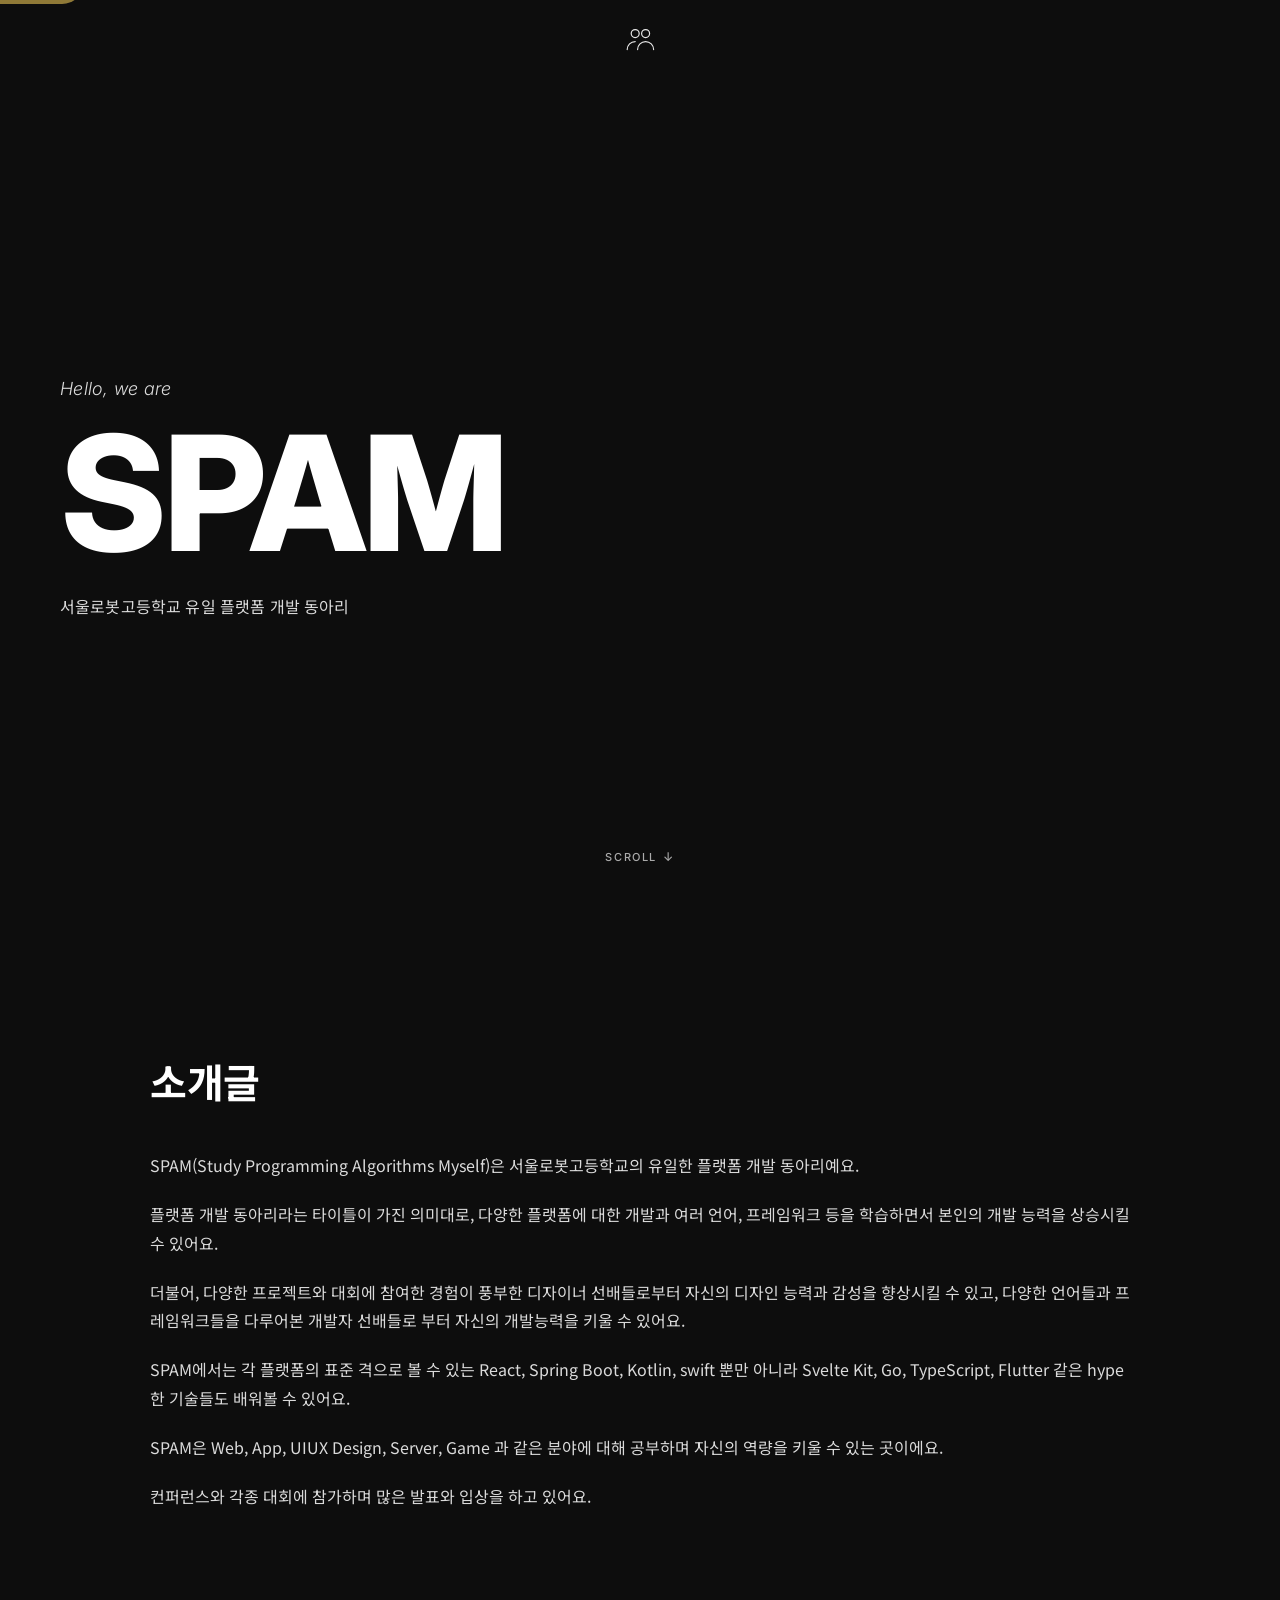
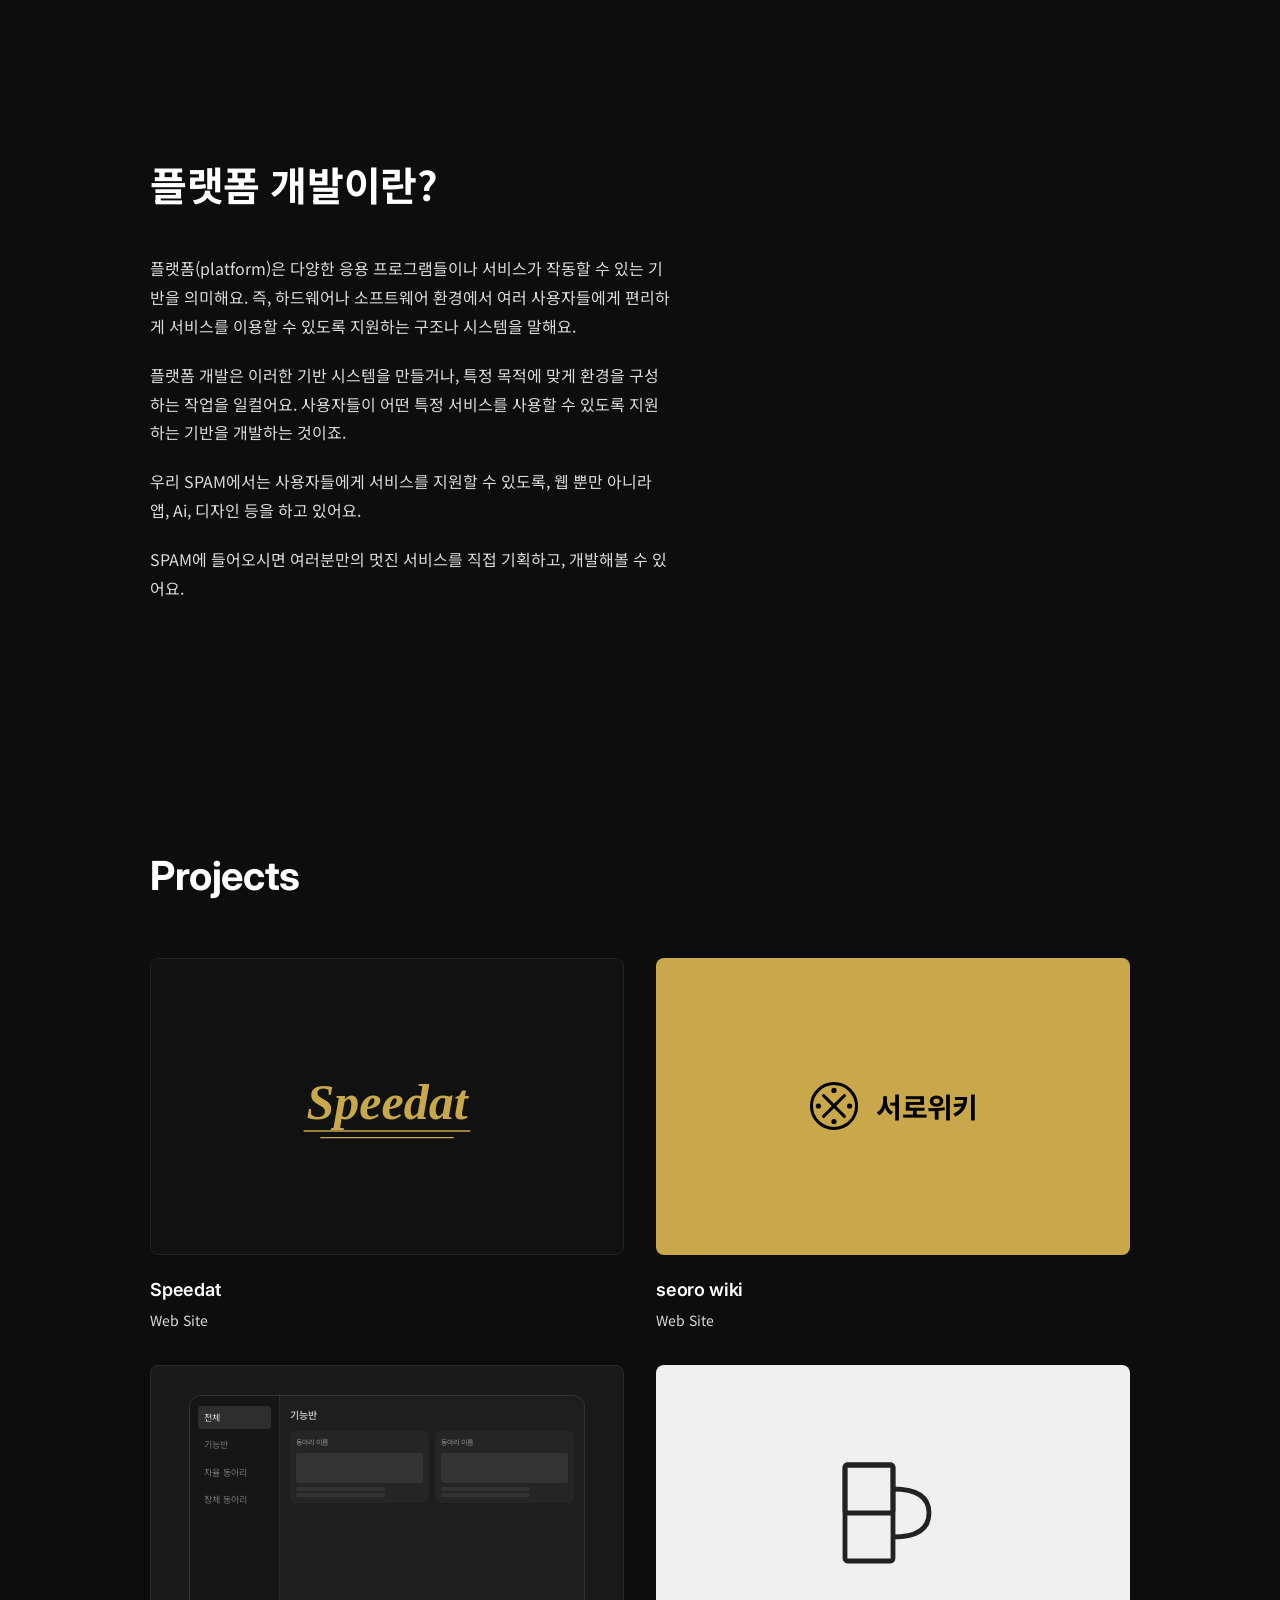
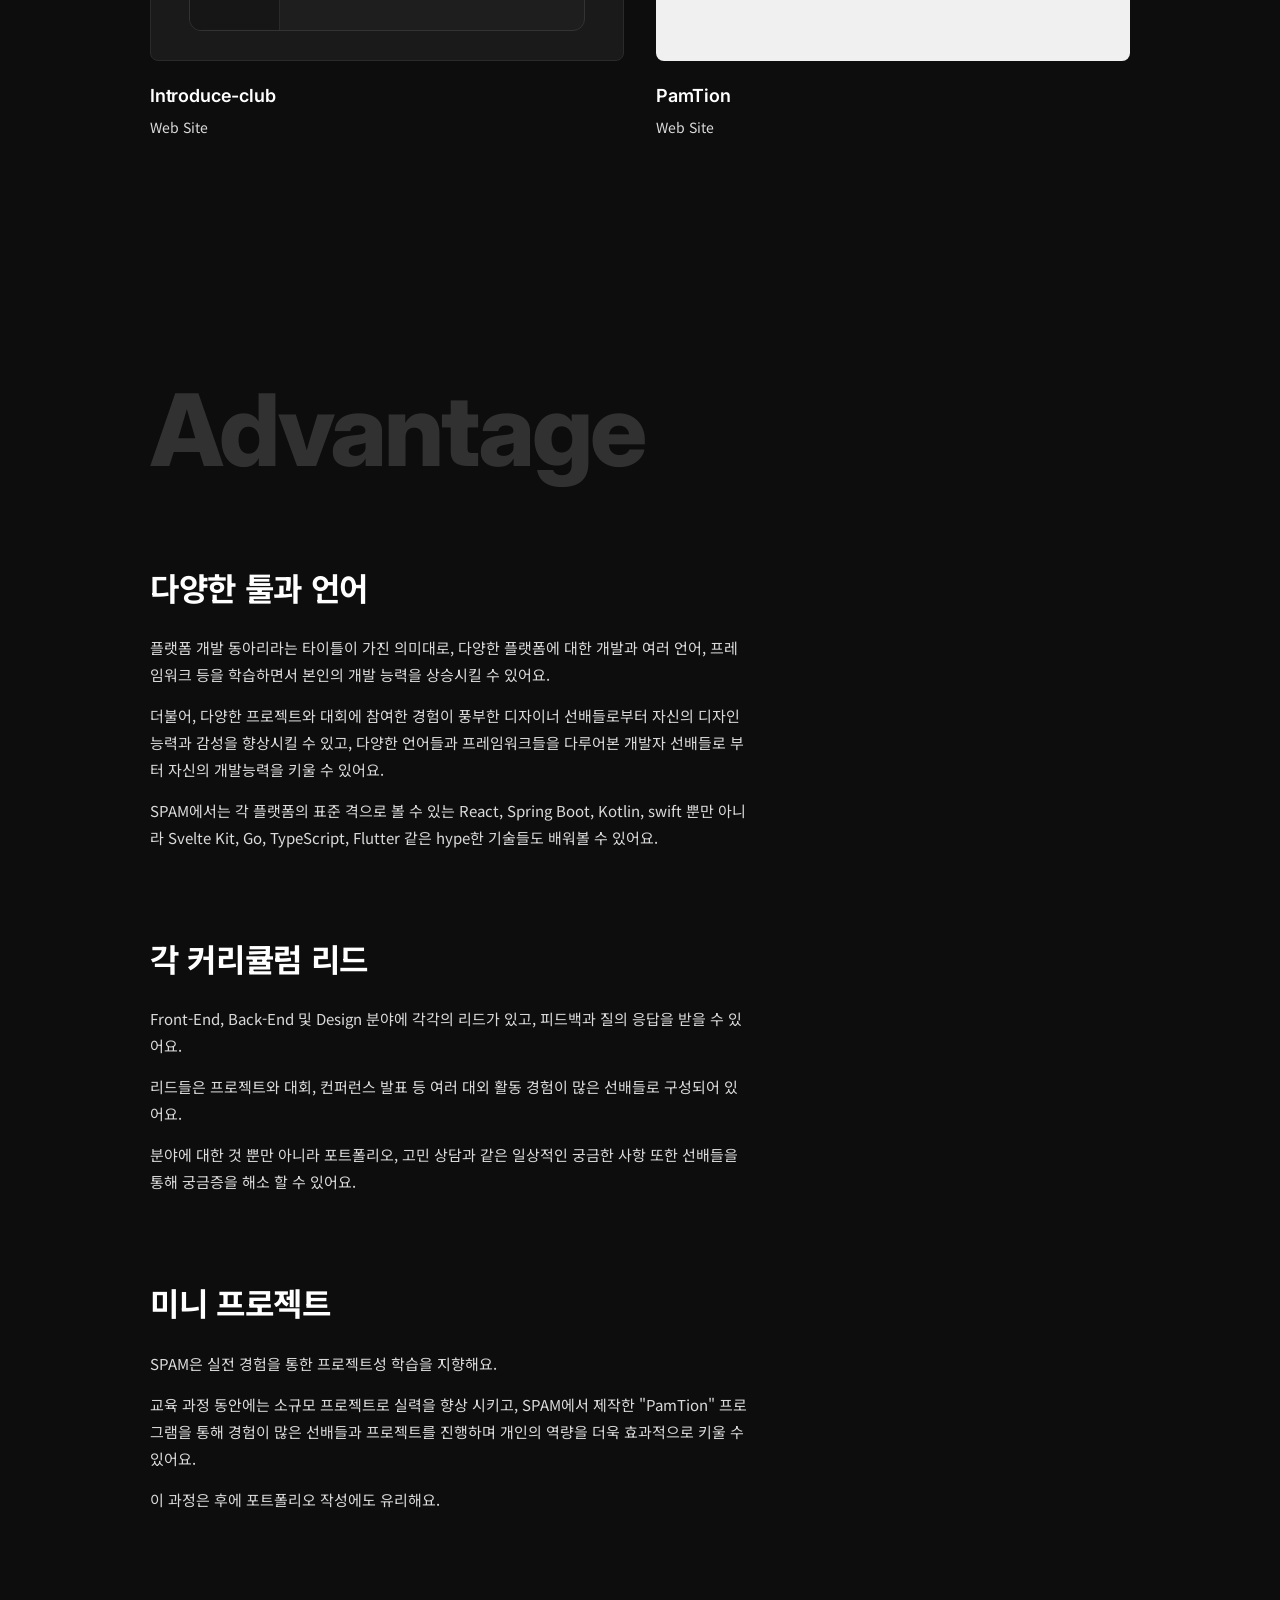
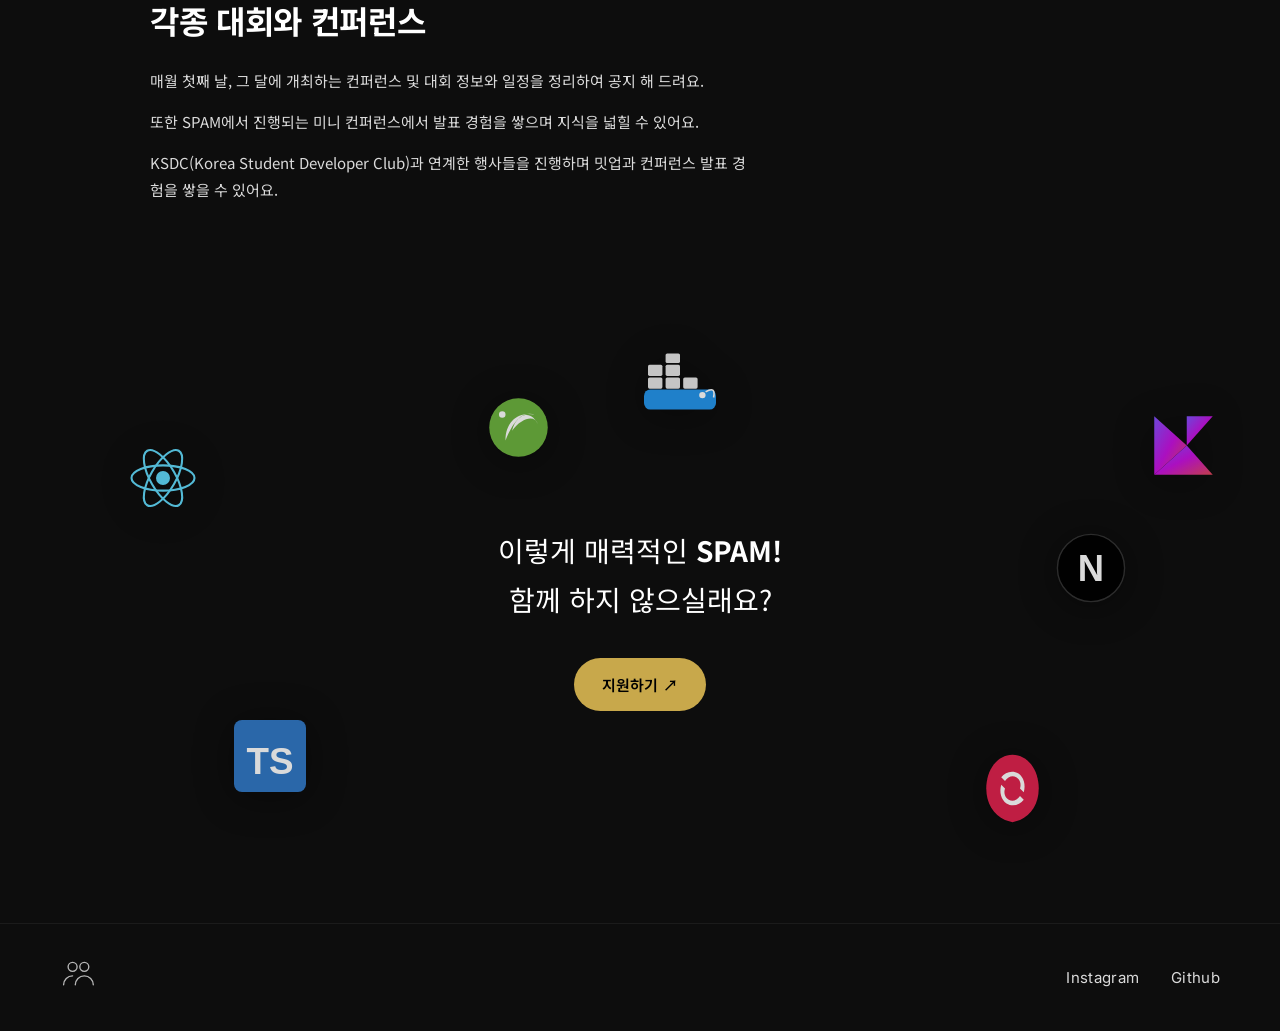
==== commit c83df58f: "ai 나이스" ====
--- a/index.html
+++ b/index.html
@@ -1,7718 +1,322 @@
-<!doctype html>
-<!-- ✨ Built with Framer • https://www.framer.com/ -->
+<!DOCTYPE html>
 <html lang="ko">
-    <head>
-        <meta charset="utf-8">
-        <!-- Start of headStart -->
-        <!-- End of headStart -->
-        <meta name="viewport" content="width=device-width">
-        <meta name="generator" content="Framer 013b13c">
-        <title>SPAM</title>
-        <meta name="description" content="SPAM 소개 사이트">
-        <meta name="framer-search-index" content="https://framerusercontent.com/sites/3Lj6NP0sUq8dyAj7agRe3f/searchIndex-AO0uSlfMqsov.json">
-        <link href="https://framerusercontent.com/images/RXAvSZQaPNDf3AGezlSUEKZ7Dw.png" rel="icon" media="(prefers-color-scheme: light)">
-        <link href="https://framerusercontent.com/images/RXAvSZQaPNDf3AGezlSUEKZ7Dw.png" rel="icon" media="(prefers-color-scheme: dark)">
-        <!-- Open Graph / Facebook -->
-        <meta property="og:type" content="website">
-        <meta property="og:title" content="SPAM">
-        <meta property="og:description" content="SPAM 소개 사이트">
-        <meta property="og:image" content="https://framerusercontent.com/assets/cp2K9lBDWWnNojJljY8wQACmg.png">
-        <!-- Twitter -->
-        <meta name="twitter:card" content="summary_large_image">
-        <meta name="twitter:title" content="SPAM">
-        <meta name="twitter:description" content="SPAM 소개 사이트">
-        <meta name="twitter:image" content="https://framerusercontent.com/assets/cp2K9lBDWWnNojJljY8wQACmg.png">
-        <meta name="robots" content="max-image-preview:large">
-        <link rel="canonical" href="https://spam.framer.website/">
-        <meta property="og:url" content="https://spam.framer.website/">
-        <style data-framer-breakpoint-css>
-            @media(min-width: 1440px) {
-                .hidden-72rtr7 {
-                    display:none!important
-                }
-            }
-
-            @media(min-width: 810px) and (max-width: 1439px) {
-                .hidden-1usxi8k {
-                    display:none!important
-                }
-            }
-
-            @media(max-width: 809px) {
-                .hidden-r1oiyw {
-                    display:none!important
-                }
-            }
-        </style>
-        <style data-framer-css-ssr-minified data-framer-components="framer-lib-cursors-host framer-TWZQZ PropertyOverrides framer-tAMCm">
-            html,body,#main {
-                margin: 0;
-                padding: 0;
-                box-sizing: border-box
-            }
-
-            :root {
-                -webkit-font-smoothing: antialiased;
-                -moz-osx-font-smoothing: grayscale
-            }
-
-            * {
-                box-sizing: border-box;
-                -webkit-font-smoothing: inherit
-            }
-
-            h1,h2,h3,h4,h5,h6,p,figure {
-                margin: 0
-            }
-
-            body,input,textarea,select,button {
-                font-size: 12px;
-                font-family: sans-serif
-            }
-
-            #__framer-badge-container {
-                position: fixed;
-                bottom: 0;
-                padding: 20px;
-                width: 100%;
-                display: flex;
-                justify-content: right;
-                pointer-events: none;
-                z-index: 314159
-            }
-
-            .__framer-badge {
-                pointer-events: auto
-            }
-
-            @font-face {
-                font-family: Inter;
-                src: url(https://framerusercontent.com/assets/NXxvFRoY5LDh3yCm7MEP2jqYk.woff2);
-                font-display: block;
-                font-style: normal;
-                font-weight: 100;
-                unicode-range: U+0460-052F,U+1C80-1C88,U+20B4,U+2DE0-2DFF,U+A640-A69F,U+FE2E-FE2F
-            }
-
-            @font-face {
-                font-family: Inter;
-                src: url(https://framerusercontent.com/assets/5CcgcVyoWSqO1THBiISd6oCog.woff2);
-                font-display: block;
-                font-style: normal;
-                font-weight: 100;
-                unicode-range: U+0301,U+0400-045F,U+0490-0491,U+04B0-04B1,U+2116
-            }
-
-            @font-face {
-                font-family: Inter;
-                src: url(https://framerusercontent.com/assets/MF544SVCvk3yNpLIz3pwDXFZPKM.woff2);
-                font-display: block;
-                font-style: normal;
-                font-weight: 100;
-                unicode-range: U+1F00-1FFF
-            }
-
-            @font-face {
-                font-family: Inter;
-                src: url(https://framerusercontent.com/assets/TNtxudDBkAm2RXdtU3rvTBwoM.woff2);
-                font-display: block;
-                font-style: normal;
-                font-weight: 100;
-                unicode-range: U+0370-03FF
-            }
-
-            @font-face {
-                font-family: Inter;
-                src: url(https://framerusercontent.com/assets/fIabp4VN5z7iJ3lNOz9qfNeQHc.woff2);
-                font-display: block;
-                font-style: normal;
-                font-weight: 100;
-                unicode-range: U+0100-024F,U+0259,U+1E00-1EFF,U+2020,U+20A0-20AB,U+20AD-20CF,U+2113,U+2C60-2C7F,U+A720-A7FF
-            }
-
-            @font-face {
-                font-family: Inter;
-                src: url(https://framerusercontent.com/assets/YSOgKh50dqzzsXffetgcarlLHcI.woff2);
-                font-display: block;
-                font-style: normal;
-                font-weight: 100;
-                unicode-range: U+0000-00FF,U+0131,U+0152-0153,U+02BB-02BC,U+02C6,U+02DA,U+02DC,U+2000-206F,U+2074,U+20AC,U+2122,U+2191,U+2193,U+2212,U+2215,U+FEFF,U+FFFD
-            }
-
-            @font-face {
-                font-family: Inter;
-                src: url(https://framerusercontent.com/assets/9iRSYClnXA0RMygyIn6yjjWXJw.woff2);
-                font-display: block;
-                font-style: normal;
-                font-weight: 100;
-                unicode-range: U+0102-0103,U+0110-0111,U+0128-0129,U+0168-0169,U+01A0-01A1,U+01AF-01B0,U+1EA0-1EF9,U+20AB
-            }
-
-            @font-face {
-                font-family: Inter;
-                src: url(https://framerusercontent.com/assets/hyOgCu0Xnghbimh0pE8QTvtt2AU.woff2);
-                font-display: swap;
-                font-style: normal;
-                font-weight: 600;
-                unicode-range: U+0460-052F,U+1C80-1C88,U+20B4,U+2DE0-2DFF,U+A640-A69F,U+FE2E-FE2F
-            }
-
-            @font-face {
-                font-family: Inter;
-                src: url(https://framerusercontent.com/assets/NeGmSOXrPBfEFIy5YZeHq17LEDA.woff2);
-                font-display: swap;
-                font-style: normal;
-                font-weight: 600;
-                unicode-range: U+0301,U+0400-045F,U+0490-0491,U+04B0-04B1,U+2116
-            }
-
-            @font-face {
-                font-family: Inter;
-                src: url(https://framerusercontent.com/assets/oYaAX5himiTPYuN8vLWnqBbfD2s.woff2);
-                font-display: swap;
-                font-style: normal;
-                font-weight: 600;
-                unicode-range: U+1F00-1FFF
-            }
-
-            @font-face {
-                font-family: Inter;
-                src: url(https://framerusercontent.com/assets/lEJLP4R0yuCaMCjSXYHtJw72M.woff2);
-                font-display: swap;
-                font-style: normal;
-                font-weight: 600;
-                unicode-range: U+0370-03FF
-            }
-
-            @font-face {
-                font-family: Inter;
-                src: url(https://framerusercontent.com/assets/cRJyLNuTJR5jbyKzGi33wU9cqIQ.woff2);
-                font-display: swap;
-                font-style: normal;
-                font-weight: 600;
-                unicode-range: U+0100-024F,U+0259,U+1E00-1EFF,U+2020,U+20A0-20AB,U+20AD-20CF,U+2113,U+2C60-2C7F,U+A720-A7FF
-            }
-
-            @font-face {
-                font-family: Inter;
-                src: url(https://framerusercontent.com/assets/1ZFS7N918ojhhd0nQWdj3jz4w.woff2);
-                font-display: swap;
-                font-style: normal;
-                font-weight: 600;
-                unicode-range: U+0000-00FF,U+0131,U+0152-0153,U+02BB-02BC,U+02C6,U+02DA,U+02DC,U+2000-206F,U+2074,U+20AC,U+2122,U+2191,U+2193,U+2212,U+2215,U+FEFF,U+FFFD
-            }
-
-            @font-face {
-                font-family: Inter;
-                src: url(https://framerusercontent.com/assets/A0Wcc7NgXMjUuFdquHDrIZpzZw0.woff2);
-                font-display: swap;
-                font-style: normal;
-                font-weight: 600;
-                unicode-range: U+0102-0103,U+0110-0111,U+0128-0129,U+0168-0169,U+01A0-01A1,U+01AF-01B0,U+1EA0-1EF9,U+20AB
-            }
-
-            @font-face {
-                font-family: Inter;
-                src: url(https://framerusercontent.com/assets/BkDpl4ghaqvMi1btKFyG2tdbec.woff2);
-                font-display: swap;
-                font-style: normal;
-                font-weight: 300;
-                unicode-range: U+0460-052F,U+1C80-1C88,U+20B4,U+2DE0-2DFF,U+A640-A69F,U+FE2E-FE2F
-            }
-
-            @font-face {
-                font-family: Inter;
-                src: url(https://framerusercontent.com/assets/zAMK70AQRFSShJgUiaR5IiIhgzk.woff2);
-                font-display: swap;
-                font-style: normal;
-                font-weight: 300;
-                unicode-range: U+0301,U+0400-045F,U+0490-0491,U+04B0-04B1,U+2116
-            }
-
-            @font-face {
-                font-family: Inter;
-                src: url(https://framerusercontent.com/assets/IETjvc5qzUaRoaruDpPSwCUM8.woff2);
-                font-display: swap;
-                font-style: normal;
-                font-weight: 300;
-                unicode-range: U+1F00-1FFF
-            }
-
-            @font-face {
-                font-family: Inter;
-                src: url(https://framerusercontent.com/assets/oLCoaT3ioA0fHdJnWR9W6k7NY.woff2);
-                font-display: swap;
-                font-style: normal;
-                font-weight: 300;
-                unicode-range: U+0370-03FF
-            }
-
-            @font-face {
-                font-family: Inter;
-                src: url(https://framerusercontent.com/assets/Sj0PCHQSBjFmEp6NBWg6FNaKc.woff2);
-                font-display: swap;
-                font-style: normal;
-                font-weight: 300;
-                unicode-range: U+0100-024F,U+0259,U+1E00-1EFF,U+2020,U+20A0-20AB,U+20AD-20CF,U+2113,U+2C60-2C7F,U+A720-A7FF
-            }
-
-            @font-face {
-                font-family: Inter;
-                src: url(https://framerusercontent.com/assets/v2q8JTTTs7McDMSEhnxAIBqd0.woff2);
-                font-display: swap;
-                font-style: normal;
-                font-weight: 300;
-                unicode-range: U+0000-00FF,U+0131,U+0152-0153,U+02BB-02BC,U+02C6,U+02DA,U+02DC,U+2000-206F,U+2074,U+20AC,U+2122,U+2191,U+2193,U+2212,U+2215,U+FEFF,U+FFFD
-            }
-
-            @font-face {
-                font-family: Inter;
-                src: url(https://framerusercontent.com/assets/H4TfENUY1rh8R9UaSD6vngjJP3M.woff2);
-                font-display: swap;
-                font-style: normal;
-                font-weight: 300;
-                unicode-range: U+0102-0103,U+0110-0111,U+0128-0129,U+0168-0169,U+01A0-01A1,U+01AF-01B0,U+1EA0-1EF9,U+20AB
-            }
-
-            @font-face {
-                font-family: Inter;
-                src: url(https://framerusercontent.com/assets/5A3Ce6C9YYmCjpQx9M4inSaKU.woff2);
-                font-display: swap;
-                font-style: normal;
-                font-weight: 500;
-                unicode-range: U+0460-052F,U+1C80-1C88,U+20B4,U+2DE0-2DFF,U+A640-A69F,U+FE2E-FE2F
-            }
-
-            @font-face {
-                font-family: Inter;
-                src: url(https://framerusercontent.com/assets/Qx95Xyt0Ka3SGhinnbXIGpEIyP4.woff2);
-                font-display: swap;
-                font-style: normal;
-                font-weight: 500;
-                unicode-range: U+0301,U+0400-045F,U+0490-0491,U+04B0-04B1,U+2116
-            }
-
-            @font-face {
-                font-family: Inter;
-                src: url(https://framerusercontent.com/assets/6mJuEAguuIuMog10gGvH5d3cl8.woff2);
-                font-display: swap;
-                font-style: normal;
-                font-weight: 500;
-                unicode-range: U+1F00-1FFF
-            }
-
-            @font-face {
-                font-family: Inter;
-                src: url(https://framerusercontent.com/assets/xYYWaj7wCU5zSQH0eXvSaS19wo.woff2);
-                font-display: swap;
-                font-style: normal;
-                font-weight: 500;
-                unicode-range: U+0370-03FF
-            }
-
-            @font-face {
-                font-family: Inter;
-                src: url(https://framerusercontent.com/assets/otTaNuNpVK4RbdlT7zDDdKvQBA.woff2);
-                font-display: swap;
-                font-style: normal;
-                font-weight: 500;
-                unicode-range: U+0100-024F,U+0259,U+1E00-1EFF,U+2020,U+20A0-20AB,U+20AD-20CF,U+2113,U+2C60-2C7F,U+A720-A7FF
-            }
-
-            @font-face {
-                font-family: Inter;
-                src: url(https://framerusercontent.com/assets/d3tHnaQIAeqiE5hGcRw4mmgWYU.woff2);
-                font-display: swap;
-                font-style: normal;
-                font-weight: 500;
-                unicode-range: U+0000-00FF,U+0131,U+0152-0153,U+02BB-02BC,U+02C6,U+02DA,U+02DC,U+2000-206F,U+2074,U+20AC,U+2122,U+2191,U+2193,U+2212,U+2215,U+FEFF,U+FFFD
-            }
-
-            @font-face {
-                font-family: Inter;
-                src: url(https://framerusercontent.com/assets/DolVirEGb34pEXEp8t8FQBSK4.woff2);
-                font-display: swap;
-                font-style: normal;
-                font-weight: 500;
-                unicode-range: U+0102-0103,U+0110-0111,U+0128-0129,U+0168-0169,U+01A0-01A1,U+01AF-01B0,U+1EA0-1EF9,U+20AB
-            }
-
-            @font-face {
-                font-family: Inter;
-                src: url(https://framerusercontent.com/assets/5vvr9Vy74if2I6bQbJvbw7SY1pQ.woff2);
-                font-display: swap;
-                font-style: normal;
-                font-weight: 400;
-                unicode-range: U+0460-052F,U+1C80-1C88,U+20B4,U+2DE0-2DFF,U+A640-A69F,U+FE2E-FE2F
-            }
-
-            @font-face {
-                font-family: Inter;
-                src: url(https://framerusercontent.com/assets/EOr0mi4hNtlgWNn9if640EZzXCo.woff2);
-                font-display: swap;
-                font-style: normal;
-                font-weight: 400;
-                unicode-range: U+0301,U+0400-045F,U+0490-0491,U+04B0-04B1,U+2116
-            }
-
-            @font-face {
-                font-family: Inter;
-                src: url(https://framerusercontent.com/assets/Y9k9QrlZAqio88Klkmbd8VoMQc.woff2);
-                font-display: swap;
-                font-style: normal;
-                font-weight: 400;
-                unicode-range: U+1F00-1FFF
-            }
-
-            @font-face {
-                font-family: Inter;
-                src: url(https://framerusercontent.com/assets/OYrD2tBIBPvoJXiIHnLoOXnY9M.woff2);
-                font-display: swap;
-                font-style: normal;
-                font-weight: 400;
-                unicode-range: U+0370-03FF
-            }
-
-            @font-face {
-                font-family: Inter;
-                src: url(https://framerusercontent.com/assets/JeYwfuaPfZHQhEG8U5gtPDZ7WQ.woff2);
-                font-display: swap;
-                font-style: normal;
-                font-weight: 400;
-                unicode-range: U+0100-024F,U+0259,U+1E00-1EFF,U+2020,U+20A0-20AB,U+20AD-20CF,U+2113,U+2C60-2C7F,U+A720-A7FF
-            }
-
-            @font-face {
-                font-family: Inter;
-                src: url(https://framerusercontent.com/assets/vQyevYAyHtARFwPqUzQGpnDs.woff2);
-                font-display: swap;
-                font-style: normal;
-                font-weight: 400;
-                unicode-range: U+0000-00FF,U+0131,U+0152-0153,U+02BB-02BC,U+02C6,U+02DA,U+02DC,U+2000-206F,U+2074,U+20AC,U+2122,U+2191,U+2193,U+2212,U+2215,U+FEFF,U+FFFD
-            }
-
-            @font-face {
-                font-family: Inter;
-                src: url(https://framerusercontent.com/assets/b6Y37FthZeALduNqHicBT6FutY.woff2);
-                font-display: swap;
-                font-style: normal;
-                font-weight: 400;
-                unicode-range: U+0102-0103,U+0110-0111,U+0128-0129,U+0168-0169,U+01A0-01A1,U+01AF-01B0,U+1EA0-1EF9,U+20AB
-            }
-
-            @font-face {
-                font-family: Inter;
-                src: url(https://framerusercontent.com/assets/MVhJhYeDWxeyqT939zMNyw9p8.woff2);
-                font-display: block;
-                font-style: normal;
-                font-weight: 200;
-                unicode-range: U+0460-052F,U+1C80-1C88,U+20B4,U+2DE0-2DFF,U+A640-A69F,U+FE2E-FE2F
-            }
-
-            @font-face {
-                font-family: Inter;
-                src: url(https://framerusercontent.com/assets/WXQXYfAQJIi2pCJACAfWWXfIDqI.woff2);
-                font-display: block;
-                font-style: normal;
-                font-weight: 200;
-                unicode-range: U+0301,U+0400-045F,U+0490-0491,U+04B0-04B1,U+2116
-            }
-
-            @font-face {
-                font-family: Inter;
-                src: url(https://framerusercontent.com/assets/RJeJJARdrtNUtic58kOz7hIgBuE.woff2);
-                font-display: block;
-                font-style: normal;
-                font-weight: 200;
-                unicode-range: U+1F00-1FFF
-            }
-
-            @font-face {
-                font-family: Inter;
-                src: url(https://framerusercontent.com/assets/4hBRAuM02i3fsxYDzyNvt5Az2so.woff2);
-                font-display: block;
-                font-style: normal;
-                font-weight: 200;
-                unicode-range: U+0370-03FF
-            }
-
-            @font-face {
-                font-family: Inter;
-                src: url(https://framerusercontent.com/assets/fz1JbBffNGgK7BNUI1mmbFBlgA8.woff2);
-                font-display: block;
-                font-style: normal;
-                font-weight: 200;
-                unicode-range: U+0100-024F,U+0259,U+1E00-1EFF,U+2020,U+20A0-20AB,U+20AD-20CF,U+2113,U+2C60-2C7F,U+A720-A7FF
-            }
-
-            @font-face {
-                font-family: Inter;
-                src: url(https://framerusercontent.com/assets/hgmI3sEShaw5UU738TAjDBQPH0.woff2);
-                font-display: block;
-                font-style: normal;
-                font-weight: 200;
-                unicode-range: U+0000-00FF,U+0131,U+0152-0153,U+02BB-02BC,U+02C6,U+02DA,U+02DC,U+2000-206F,U+2074,U+20AC,U+2122,U+2191,U+2193,U+2212,U+2215,U+FEFF,U+FFFD
-            }
-
-            @font-face {
-                font-family: Inter;
-                src: url(https://framerusercontent.com/assets/eIZyQwIlHYR0mnMSneEDMtqBPgw.woff2);
-                font-display: block;
-                font-style: normal;
-                font-weight: 200;
-                unicode-range: U+0102-0103,U+0110-0111,U+0128-0129,U+0168-0169,U+01A0-01A1,U+01AF-01B0,U+1EA0-1EF9,U+20AB
-            }
-
-            @font-face {
-                font-family: Inter;
-                src: url(https://framerusercontent.com/assets/DpPBYI0sL4fYLgAkX8KXOPVt7c.woff2);
-                font-display: swap;
-                font-style: normal;
-                font-weight: 700;
-                unicode-range: U+0460-052F,U+1C80-1C88,U+20B4,U+2DE0-2DFF,U+A640-A69F,U+FE2E-FE2F
-            }
-
-            @font-face {
-                font-family: Inter;
-                src: url(https://framerusercontent.com/assets/4RAEQdEOrcnDkhHiiCbJOw92Lk.woff2);
-                font-display: swap;
-                font-style: normal;
-                font-weight: 700;
-                unicode-range: U+0301,U+0400-045F,U+0490-0491,U+04B0-04B1,U+2116
-            }
-
-            @font-face {
-                font-family: Inter;
-                src: url(https://framerusercontent.com/assets/1K3W8DizY3v4emK8Mb08YHxTbs.woff2);
-                font-display: swap;
-                font-style: normal;
-                font-weight: 700;
-                unicode-range: U+1F00-1FFF
-            }
-
-            @font-face {
-                font-family: Inter;
-                src: url(https://framerusercontent.com/assets/tUSCtfYVM1I1IchuyCwz9gDdQ.woff2);
-                font-display: swap;
-                font-style: normal;
-                font-weight: 700;
-                unicode-range: U+0370-03FF
-            }
-
-            @font-face {
-                font-family: Inter;
-                src: url(https://framerusercontent.com/assets/VgYFWiwsAC5OYxAycRXXvhze58.woff2);
-                font-display: swap;
-                font-style: normal;
-                font-weight: 700;
-                unicode-range: U+0100-024F,U+0259,U+1E00-1EFF,U+2020,U+20A0-20AB,U+20AD-20CF,U+2113,U+2C60-2C7F,U+A720-A7FF
-            }
-
-            @font-face {
-                font-family: Inter;
-                src: url(https://framerusercontent.com/assets/DXD0Q7LSl7HEvDzucnyLnGBHM.woff2);
-                font-display: swap;
-                font-style: normal;
-                font-weight: 700;
-                unicode-range: U+0000-00FF,U+0131,U+0152-0153,U+02BB-02BC,U+02C6,U+02DA,U+02DC,U+2000-206F,U+2074,U+20AC,U+2122,U+2191,U+2193,U+2212,U+2215,U+FEFF,U+FFFD
-            }
-
-            @font-face {
-                font-family: Inter;
-                src: url(https://framerusercontent.com/assets/GIryZETIX4IFypco5pYZONKhJIo.woff2);
-                font-display: swap;
-                font-style: normal;
-                font-weight: 700;
-                unicode-range: U+0102-0103,U+0110-0111,U+0128-0129,U+0168-0169,U+01A0-01A1,U+01AF-01B0,U+1EA0-1EF9,U+20AB
-            }
-
-            @font-face {
-                font-family: Inter;
-                src: url(https://framerusercontent.com/assets/PONfPc6h4EPYwJliXQBmjVx7QxI.woff2);
-                font-display: swap;
-                font-style: normal;
-                font-weight: 800;
-                unicode-range: U+0460-052F,U+1C80-1C88,U+20B4,U+2DE0-2DFF,U+A640-A69F,U+FE2E-FE2F
-            }
-
-            @font-face {
-                font-family: Inter;
-                src: url(https://framerusercontent.com/assets/zsnJN7Z1wdzUvepJniD3rbvJIyU.woff2);
-                font-display: swap;
-                font-style: normal;
-                font-weight: 800;
-                unicode-range: U+0301,U+0400-045F,U+0490-0491,U+04B0-04B1,U+2116
-            }
-
-            @font-face {
-                font-family: Inter;
-                src: url(https://framerusercontent.com/assets/UrzZBOy7RyJEWAZGduzOeHiHuY.woff2);
-                font-display: swap;
-                font-style: normal;
-                font-weight: 800;
-                unicode-range: U+1F00-1FFF
-            }
-
-            @font-face {
-                font-family: Inter;
-                src: url(https://framerusercontent.com/assets/996sR9SfSDuYELz8oHhDOcErkY.woff2);
-                font-display: swap;
-                font-style: normal;
-                font-weight: 800;
-                unicode-range: U+0370-03FF
-            }
-
-            @font-face {
-                font-family: Inter;
-                src: url(https://framerusercontent.com/assets/ftN1HpyPVJEoEb4q36SOrNdLXU.woff2);
-                font-display: swap;
-                font-style: normal;
-                font-weight: 800;
-                unicode-range: U+0100-024F,U+0259,U+1E00-1EFF,U+2020,U+20A0-20AB,U+20AD-20CF,U+2113,U+2C60-2C7F,U+A720-A7FF
-            }
-
-            @font-face {
-                font-family: Inter;
-                src: url(https://framerusercontent.com/assets/jN39PDxZWEwjG7Csryx3JN2r2Y.woff2);
-                font-display: swap;
-                font-style: normal;
-                font-weight: 800;
-                unicode-range: U+0000-00FF,U+0131,U+0152-0153,U+02BB-02BC,U+02C6,U+02DA,U+02DC,U+2000-206F,U+2074,U+20AC,U+2122,U+2191,U+2193,U+2212,U+2215,U+FEFF,U+FFFD
-            }
-
-            @font-face {
-                font-family: Inter;
-                src: url(https://framerusercontent.com/assets/JAur4lGGSGRGyrFi59JSIKqVgU.woff2);
-                font-display: swap;
-                font-style: normal;
-                font-weight: 800;
-                unicode-range: U+0102-0103,U+0110-0111,U+0128-0129,U+0168-0169,U+01A0-01A1,U+01AF-01B0,U+1EA0-1EF9,U+20AB
-            }
-
-            @font-face {
-                font-family: Inter;
-                src: url(https://framerusercontent.com/assets/mkY5Sgyq51ik0AMrSBwhm9DJg.woff2);
-                font-display: block;
-                font-style: normal;
-                font-weight: 900;
-                unicode-range: U+0460-052F,U+1C80-1C88,U+20B4,U+2DE0-2DFF,U+A640-A69F,U+FE2E-FE2F
-            }
-
-            @font-face {
-                font-family: Inter;
-                src: url(https://framerusercontent.com/assets/X5hj6qzcHUYv7h1390c8Rhm6550.woff2);
-                font-display: block;
-                font-style: normal;
-                font-weight: 900;
-                unicode-range: U+0301,U+0400-045F,U+0490-0491,U+04B0-04B1,U+2116
-            }
-
-            @font-face {
-                font-family: Inter;
-                src: url(https://framerusercontent.com/assets/gQhNpS3tN86g8RcVKYUUaKt2oMQ.woff2);
-                font-display: block;
-                font-style: normal;
-                font-weight: 900;
-                unicode-range: U+1F00-1FFF
-            }
-
-            @font-face {
-                font-family: Inter;
-                src: url(https://framerusercontent.com/assets/cugnVhSraaRyANCaUtI5FV17wk.woff2);
-                font-display: block;
-                font-style: normal;
-                font-weight: 900;
-                unicode-range: U+0370-03FF
-            }
-
-            @font-face {
-                font-family: Inter;
-                src: url(https://framerusercontent.com/assets/5HcVoGak8k5agFJSaKa4floXVu0.woff2);
-                font-display: block;
-                font-style: normal;
-                font-weight: 900;
-                unicode-range: U+0100-024F,U+0259,U+1E00-1EFF,U+2020,U+20A0-20AB,U+20AD-20CF,U+2113,U+2C60-2C7F,U+A720-A7FF
-            }
-
-            @font-face {
-                font-family: Inter;
-                src: url(https://framerusercontent.com/assets/jn4BtSPLlS0NDp1KiFAtFKiiY0o.woff2);
-                font-display: block;
-                font-style: normal;
-                font-weight: 900;
-                unicode-range: U+0000-00FF,U+0131,U+0152-0153,U+02BB-02BC,U+02C6,U+02DA,U+02DC,U+2000-206F,U+2074,U+20AC,U+2122,U+2191,U+2193,U+2212,U+2215,U+FEFF,U+FFFD
-            }
-
-            @font-face {
-                font-family: Inter;
-                src: url(https://framerusercontent.com/assets/P2Bw01CtL0b9wqygO0sSVogWbo.woff2);
-                font-display: block;
-                font-style: normal;
-                font-weight: 900;
-                unicode-range: U+0102-0103,U+0110-0111,U+0128-0129,U+0168-0169,U+01A0-01A1,U+01AF-01B0,U+1EA0-1EF9,U+20AB
-            }
-
-            @font-face {
-                font-family: Inter;
-                src: url(https://framerusercontent.com/assets/YJsHMqeEm0oDHuxRTVCwg5eZuo.woff2);
-                font-display: block;
-                font-style: italic;
-                font-weight: 100;
-                unicode-range: U+0460-052F,U+1C80-1C88,U+20B4,U+2DE0-2DFF,U+A640-A69F,U+FE2E-FE2F
-            }
-
-            @font-face {
-                font-family: Inter;
-                src: url(https://framerusercontent.com/assets/oJJMyJlDykMObEyb5VexHSxd24.woff2);
-                font-display: block;
-                font-style: italic;
-                font-weight: 100;
-                unicode-range: U+0301,U+0400-045F,U+0490-0491,U+04B0-04B1,U+2116
-            }
-
-            @font-face {
-                font-family: Inter;
-                src: url(https://framerusercontent.com/assets/IpeaX0WzLaonj68howNZg4SJJaY.woff2);
-                font-display: block;
-                font-style: italic;
-                font-weight: 100;
-                unicode-range: U+1F00-1FFF
-            }
-
-            @font-face {
-                font-family: Inter;
-                src: url(https://framerusercontent.com/assets/KCj1bV3vDXY5OLHttTeRYcu9J8.woff2);
-                font-display: block;
-                font-style: italic;
-                font-weight: 100;
-                unicode-range: U+0370-03FF
-            }
-
-            @font-face {
-                font-family: Inter;
-                src: url(https://framerusercontent.com/assets/biaVHhOprxbHaR3dIP7Z8cYurHg.woff2);
-                font-display: block;
-                font-style: italic;
-                font-weight: 100;
-                unicode-range: U+0100-024F,U+0259,U+1E00-1EFF,U+2020,U+20A0-20AB,U+20AD-20CF,U+2113,U+2C60-2C7F,U+A720-A7FF
-            }
-
-            @font-face {
-                font-family: Inter;
-                src: url(https://framerusercontent.com/assets/BpOIEy4nYtcp1RwqOtwAgi2EiDE.woff2);
-                font-display: block;
-                font-style: italic;
-                font-weight: 100;
-                unicode-range: U+0000-00FF,U+0131,U+0152-0153,U+02BB-02BC,U+02C6,U+02DA,U+02DC,U+2000-206F,U+2074,U+20AC,U+2122,U+2191,U+2193,U+2212,U+2215,U+FEFF,U+FFFD
-            }
-
-            @font-face {
-                font-family: Inter;
-                src: url(https://framerusercontent.com/assets/gNa011yWpVpNFgUhhSlDX8nUiPQ.woff2);
-                font-display: block;
-                font-style: italic;
-                font-weight: 100;
-                unicode-range: U+0102-0103,U+0110-0111,U+0128-0129,U+0168-0169,U+01A0-01A1,U+01AF-01B0,U+1EA0-1EF9,U+20AB
-            }
-
-            @font-face {
-                font-family: Inter;
-                src: url(https://framerusercontent.com/assets/vpq17U0WM26sBGHgq9jnrUmUf8.woff2);
-                font-display: block;
-                font-style: italic;
-                font-weight: 200;
-                unicode-range: U+0460-052F,U+1C80-1C88,U+20B4,U+2DE0-2DFF,U+A640-A69F,U+FE2E-FE2F
-            }
-
-            @font-face {
-                font-family: Inter;
-                src: url(https://framerusercontent.com/assets/bNYh7lNMEpOegeRYAtyGel1WqBE.woff2);
-                font-display: block;
-                font-style: italic;
-                font-weight: 200;
-                unicode-range: U+0301,U+0400-045F,U+0490-0491,U+04B0-04B1,U+2116
-            }
-
-            @font-face {
-                font-family: Inter;
-                src: url(https://framerusercontent.com/assets/FBzcXZYmdulcZC0z278U6o0cw.woff2);
-                font-display: block;
-                font-style: italic;
-                font-weight: 200;
-                unicode-range: U+1F00-1FFF
-            }
-
-            @font-face {
-                font-family: Inter;
-                src: url(https://framerusercontent.com/assets/ua60IRqWK94xCrq0SC639Hbsdjg.woff2);
-                font-display: block;
-                font-style: italic;
-                font-weight: 200;
-                unicode-range: U+0370-03FF
-            }
-
-            @font-face {
-                font-family: Inter;
-                src: url(https://framerusercontent.com/assets/Pd8gNPn2dSCh4FyjWFw9PJysoQ.woff2);
-                font-display: block;
-                font-style: italic;
-                font-weight: 200;
-                unicode-range: U+0100-024F,U+0259,U+1E00-1EFF,U+2020,U+20A0-20AB,U+20AD-20CF,U+2113,U+2C60-2C7F,U+A720-A7FF
-            }
-
-            @font-face {
-                font-family: Inter;
-                src: url(https://framerusercontent.com/assets/zpiI5DA3vCb3G2sqEyq9xqogo.woff2);
-                font-display: block;
-                font-style: italic;
-                font-weight: 200;
-                unicode-range: U+0000-00FF,U+0131,U+0152-0153,U+02BB-02BC,U+02C6,U+02DA,U+02DC,U+2000-206F,U+2074,U+20AC,U+2122,U+2191,U+2193,U+2212,U+2215,U+FEFF,U+FFFD
-            }
-
-            @font-face {
-                font-family: Inter;
-                src: url(https://framerusercontent.com/assets/DtVQjTG8OGGKnwKYrMHRZVCyo.woff2);
-                font-display: block;
-                font-style: italic;
-                font-weight: 200;
-                unicode-range: U+0102-0103,U+0110-0111,U+0128-0129,U+0168-0169,U+01A0-01A1,U+01AF-01B0,U+1EA0-1EF9,U+20AB
-            }
-
-            @font-face {
-                font-family: Inter;
-                src: url(https://framerusercontent.com/assets/YYB6GZmCWnZq3RWZOghuZIOxQY.woff2);
-                font-display: swap;
-                font-style: italic;
-                font-weight: 300;
-                unicode-range: U+0460-052F,U+1C80-1C88,U+20B4,U+2DE0-2DFF,U+A640-A69F,U+FE2E-FE2F
-            }
-
-            @font-face {
-                font-family: Inter;
-                src: url(https://framerusercontent.com/assets/miJTzODdiyIr3tRo9KEoqXXk2PM.woff2);
-                font-display: swap;
-                font-style: italic;
-                font-weight: 300;
-                unicode-range: U+0301,U+0400-045F,U+0490-0491,U+04B0-04B1,U+2116
-            }
-
-            @font-face {
-                font-family: Inter;
-                src: url(https://framerusercontent.com/assets/6ZMhcggRFfEfbf7lncCpaUbA.woff2);
-                font-display: swap;
-                font-style: italic;
-                font-weight: 300;
-                unicode-range: U+1F00-1FFF
-            }
-
-            @font-face {
-                font-family: Inter;
-                src: url(https://framerusercontent.com/assets/8sCN6PGUr4I8q5hC5twAXfcwqV0.woff2);
-                font-display: swap;
-                font-style: italic;
-                font-weight: 300;
-                unicode-range: U+0370-03FF
-            }
-
-            @font-face {
-                font-family: Inter;
-                src: url(https://framerusercontent.com/assets/aUYDUTztS7anQw5JuwCncXeLOBY.woff2);
-                font-display: swap;
-                font-style: italic;
-                font-weight: 300;
-                unicode-range: U+0100-024F,U+0259,U+1E00-1EFF,U+2020,U+20A0-20AB,U+20AD-20CF,U+2113,U+2C60-2C7F,U+A720-A7FF
-            }
-
-            @font-face {
-                font-family: Inter;
-                src: url(https://framerusercontent.com/assets/5mDAOkC5Wpzo7NkuE9oYfqlY2u4.woff2);
-                font-display: swap;
-                font-style: italic;
-                font-weight: 300;
-                unicode-range: U+0000-00FF,U+0131,U+0152-0153,U+02BB-02BC,U+02C6,U+02DA,U+02DC,U+2000-206F,U+2074,U+20AC,U+2122,U+2191,U+2193,U+2212,U+2215,U+FEFF,U+FFFD
-            }
-
-            @font-face {
-                font-family: Inter;
-                src: url(https://framerusercontent.com/assets/yDiPvYxioBHsicnYxpPW35WQmx8.woff2);
-                font-display: swap;
-                font-style: italic;
-                font-weight: 300;
-                unicode-range: U+0102-0103,U+0110-0111,U+0128-0129,U+0168-0169,U+01A0-01A1,U+01AF-01B0,U+1EA0-1EF9,U+20AB
-            }
-
-            @font-face {
-                font-family: Inter;
-                src: url(https://framerusercontent.com/assets/CfMzU8w2e7tHgF4T4rATMPuWosA.woff2);
-                font-display: swap;
-                font-style: italic;
-                font-weight: 400;
-                unicode-range: U+0460-052F,U+1C80-1C88,U+20B4,U+2DE0-2DFF,U+A640-A69F,U+FE2E-FE2F
-            }
-
-            @font-face {
-                font-family: Inter;
-                src: url(https://framerusercontent.com/assets/867QObYax8ANsfX4TGEVU9YiCM.woff2);
-                font-display: swap;
-                font-style: italic;
-                font-weight: 400;
-                unicode-range: U+0301,U+0400-045F,U+0490-0491,U+04B0-04B1,U+2116
-            }
-
-            @font-face {
-                font-family: Inter;
-                src: url(https://framerusercontent.com/assets/Oyn2ZbENFdnW7mt2Lzjk1h9Zb9k.woff2);
-                font-display: swap;
-                font-style: italic;
-                font-weight: 400;
-                unicode-range: U+1F00-1FFF
-            }
-
-            @font-face {
-                font-family: Inter;
-                src: url(https://framerusercontent.com/assets/cdAe8hgZ1cMyLu9g005pAW3xMo.woff2);
-                font-display: swap;
-                font-style: italic;
-                font-weight: 400;
-                unicode-range: U+0370-03FF
-            }
-
-            @font-face {
-                font-family: Inter;
-                src: url(https://framerusercontent.com/assets/DOfvtmE1UplCq161m6Hj8CSQYg.woff2);
-                font-display: swap;
-                font-style: italic;
-                font-weight: 400;
-                unicode-range: U+0100-024F,U+0259,U+1E00-1EFF,U+2020,U+20A0-20AB,U+20AD-20CF,U+2113,U+2C60-2C7F,U+A720-A7FF
-            }
-
-            @font-face {
-                font-family: Inter;
-                src: url(https://framerusercontent.com/assets/vFzuJY0c65av44uhEKB6vyjFMg.woff2);
-                font-display: swap;
-                font-style: italic;
-                font-weight: 400;
-                unicode-range: U+0000-00FF,U+0131,U+0152-0153,U+02BB-02BC,U+02C6,U+02DA,U+02DC,U+2000-206F,U+2074,U+20AC,U+2122,U+2191,U+2193,U+2212,U+2215,U+FEFF,U+FFFD
-            }
-
-            @font-face {
-                font-family: Inter;
-                src: url(https://framerusercontent.com/assets/tKtBcDnBMevsEEJKdNGhhkLzYo.woff2);
-                font-display: swap;
-                font-style: italic;
-                font-weight: 400;
-                unicode-range: U+0102-0103,U+0110-0111,U+0128-0129,U+0168-0169,U+01A0-01A1,U+01AF-01B0,U+1EA0-1EF9,U+20AB
-            }
-
-            @font-face {
-                font-family: Inter;
-                src: url(https://framerusercontent.com/assets/khkJkwSL66WFg8SX6Wa726c.woff2);
-                font-display: swap;
-                font-style: italic;
-                font-weight: 500;
-                unicode-range: U+0460-052F,U+1C80-1C88,U+20B4,U+2DE0-2DFF,U+A640-A69F,U+FE2E-FE2F
-            }
-
-            @font-face {
-                font-family: Inter;
-                src: url(https://framerusercontent.com/assets/0E7IMbDzcGABpBwwqNEt60wU0w.woff2);
-                font-display: swap;
-                font-style: italic;
-                font-weight: 500;
-                unicode-range: U+0301,U+0400-045F,U+0490-0491,U+04B0-04B1,U+2116
-            }
-
-            @font-face {
-                font-family: Inter;
-                src: url(https://framerusercontent.com/assets/NTJ0nQgIF0gcDelS14zQ9NR9Q.woff2);
-                font-display: swap;
-                font-style: italic;
-                font-weight: 500;
-                unicode-range: U+1F00-1FFF
-            }
-
-            @font-face {
-                font-family: Inter;
-                src: url(https://framerusercontent.com/assets/QrcNhgEPfRl0LS8qz5Ln8olanl8.woff2);
-                font-display: swap;
-                font-style: italic;
-                font-weight: 500;
-                unicode-range: U+0370-03FF
-            }
-
-            @font-face {
-                font-family: Inter;
-                src: url(https://framerusercontent.com/assets/JEXmejW8mXOYMtt0hyRg811kHac.woff2);
-                font-display: swap;
-                font-style: italic;
-                font-weight: 500;
-                unicode-range: U+0100-024F,U+0259,U+1E00-1EFF,U+2020,U+20A0-20AB,U+20AD-20CF,U+2113,U+2C60-2C7F,U+A720-A7FF
-            }
-
-            @font-face {
-                font-family: Inter;
-                src: url(https://framerusercontent.com/assets/ksvR4VsLksjpSwnC2fPgHRNMw.woff2);
-                font-display: swap;
-                font-style: italic;
-                font-weight: 500;
-                unicode-range: U+0000-00FF,U+0131,U+0152-0153,U+02BB-02BC,U+02C6,U+02DA,U+02DC,U+2000-206F,U+2074,U+20AC,U+2122,U+2191,U+2193,U+2212,U+2215,U+FEFF,U+FFFD
-            }
-
-            @font-face {
-                font-family: Inter;
-                src: url(https://framerusercontent.com/assets/uy9s0iWuxiNnVt8EpTI3gzohpwo.woff2);
-                font-display: swap;
-                font-style: italic;
-                font-weight: 500;
-                unicode-range: U+0102-0103,U+0110-0111,U+0128-0129,U+0168-0169,U+01A0-01A1,U+01AF-01B0,U+1EA0-1EF9,U+20AB
-            }
-
-            @font-face {
-                font-family: Inter;
-                src: url(https://framerusercontent.com/assets/vxBnBhH8768IFAXAb4Qf6wQHKs.woff2);
-                font-display: swap;
-                font-style: italic;
-                font-weight: 600;
-                unicode-range: U+0460-052F,U+1C80-1C88,U+20B4,U+2DE0-2DFF,U+A640-A69F,U+FE2E-FE2F
-            }
-
-            @font-face {
-                font-family: Inter;
-                src: url(https://framerusercontent.com/assets/zSsEuoJdh8mcFVk976C05ZfQr8.woff2);
-                font-display: swap;
-                font-style: italic;
-                font-weight: 600;
-                unicode-range: U+0301,U+0400-045F,U+0490-0491,U+04B0-04B1,U+2116
-            }
-
-            @font-face {
-                font-family: Inter;
-                src: url(https://framerusercontent.com/assets/b8ezwLrN7h2AUoPEENcsTMVJ0.woff2);
-                font-display: swap;
-                font-style: italic;
-                font-weight: 600;
-                unicode-range: U+1F00-1FFF
-            }
-
-            @font-face {
-                font-family: Inter;
-                src: url(https://framerusercontent.com/assets/mvNEIBLyHbscgHtwfsByjXUz3XY.woff2);
-                font-display: swap;
-                font-style: italic;
-                font-weight: 600;
-                unicode-range: U+0370-03FF
-            }
-
-            @font-face {
-                font-family: Inter;
-                src: url(https://framerusercontent.com/assets/6FI2EneKzM3qBy5foOZXey7coCA.woff2);
-                font-display: swap;
-                font-style: italic;
-                font-weight: 600;
-                unicode-range: U+0100-024F,U+0259,U+1E00-1EFF,U+2020,U+20A0-20AB,U+20AD-20CF,U+2113,U+2C60-2C7F,U+A720-A7FF
-            }
-
-            @font-face {
-                font-family: Inter;
-                src: url(https://framerusercontent.com/assets/qrVgiXNd6RuQjETYQiVQ9nqCk.woff2);
-                font-display: swap;
-                font-style: italic;
-                font-weight: 600;
-                unicode-range: U+0000-00FF,U+0131,U+0152-0153,U+02BB-02BC,U+02C6,U+02DA,U+02DC,U+2000-206F,U+2074,U+20AC,U+2122,U+2191,U+2193,U+2212,U+2215,U+FEFF,U+FFFD
-            }
-
-            @font-face {
-                font-family: Inter;
-                src: url(https://framerusercontent.com/assets/NHHeAKJVP0ZWHk5YZnQQChIsBM.woff2);
-                font-display: swap;
-                font-style: italic;
-                font-weight: 600;
-                unicode-range: U+0102-0103,U+0110-0111,U+0128-0129,U+0168-0169,U+01A0-01A1,U+01AF-01B0,U+1EA0-1EF9,U+20AB
-            }
-
-            @font-face {
-                font-family: Inter;
-                src: url(https://framerusercontent.com/assets/H89BbHkbHDzlxZzxi8uPzTsp90.woff2);
-                font-display: swap;
-                font-style: italic;
-                font-weight: 700;
-                unicode-range: U+0460-052F,U+1C80-1C88,U+20B4,U+2DE0-2DFF,U+A640-A69F,U+FE2E-FE2F
-            }
-
-            @font-face {
-                font-family: Inter;
-                src: url(https://framerusercontent.com/assets/u6gJwDuwB143kpNK1T1MDKDWkMc.woff2);
-                font-display: swap;
-                font-style: italic;
-                font-weight: 700;
-                unicode-range: U+0301,U+0400-045F,U+0490-0491,U+04B0-04B1,U+2116
-            }
-
-            @font-face {
-                font-family: Inter;
-                src: url(https://framerusercontent.com/assets/43sJ6MfOPh1LCJt46OvyDuSbA6o.woff2);
-                font-display: swap;
-                font-style: italic;
-                font-weight: 700;
-                unicode-range: U+1F00-1FFF
-            }
-
-            @font-face {
-                font-family: Inter;
-                src: url(https://framerusercontent.com/assets/wccHG0r4gBDAIRhfHiOlq6oEkqw.woff2);
-                font-display: swap;
-                font-style: italic;
-                font-weight: 700;
-                unicode-range: U+0370-03FF
-            }
-
-            @font-face {
-                font-family: Inter;
-                src: url(https://framerusercontent.com/assets/WZ367JPwf9bRW6LdTHN8rXgSjw.woff2);
-                font-display: swap;
-                font-style: italic;
-                font-weight: 700;
-                unicode-range: U+0100-024F,U+0259,U+1E00-1EFF,U+2020,U+20A0-20AB,U+20AD-20CF,U+2113,U+2C60-2C7F,U+A720-A7FF
-            }
-
-            @font-face {
-                font-family: Inter;
-                src: url(https://framerusercontent.com/assets/QxmhnWTzLtyjIiZcfaLIJ8EFBXU.woff2);
-                font-display: swap;
-                font-style: italic;
-                font-weight: 700;
-                unicode-range: U+0000-00FF,U+0131,U+0152-0153,U+02BB-02BC,U+02C6,U+02DA,U+02DC,U+2000-206F,U+2074,U+20AC,U+2122,U+2191,U+2193,U+2212,U+2215,U+FEFF,U+FFFD
-            }
-
-            @font-face {
-                font-family: Inter;
-                src: url(https://framerusercontent.com/assets/2A4Xx7CngadFGlVV4xrO06OBHY.woff2);
-                font-display: swap;
-                font-style: italic;
-                font-weight: 700;
-                unicode-range: U+0102-0103,U+0110-0111,U+0128-0129,U+0168-0169,U+01A0-01A1,U+01AF-01B0,U+1EA0-1EF9,U+20AB
-            }
-
-            @font-face {
-                font-family: Inter;
-                src: url(https://framerusercontent.com/assets/if4nAQEfO1l3iBiurvlUSTaMA.woff2);
-                font-display: swap;
-                font-style: italic;
-                font-weight: 800;
-                unicode-range: U+0460-052F,U+1C80-1C88,U+20B4,U+2DE0-2DFF,U+A640-A69F,U+FE2E-FE2F
-            }
-
-            @font-face {
-                font-family: Inter;
-                src: url(https://framerusercontent.com/assets/GdJ7SQjcmkU1sz7lk5lMpKUlKY.woff2);
-                font-display: swap;
-                font-style: italic;
-                font-weight: 800;
-                unicode-range: U+0301,U+0400-045F,U+0490-0491,U+04B0-04B1,U+2116
-            }
-
-            @font-face {
-                font-family: Inter;
-                src: url(https://framerusercontent.com/assets/sOA6LVskcCqlqggyjIZe0Zh39UQ.woff2);
-                font-display: swap;
-                font-style: italic;
-                font-weight: 800;
-                unicode-range: U+1F00-1FFF
-            }
-
-            @font-face {
-                font-family: Inter;
-                src: url(https://framerusercontent.com/assets/zUCSsMbWBcHOQoATrhsPVigkc.woff2);
-                font-display: swap;
-                font-style: italic;
-                font-weight: 800;
-                unicode-range: U+0370-03FF
-            }
-
-            @font-face {
-                font-family: Inter;
-                src: url(https://framerusercontent.com/assets/6eYp9yIAUvPZY7o0yfI4e2OP6g.woff2);
-                font-display: swap;
-                font-style: italic;
-                font-weight: 800;
-                unicode-range: U+0100-024F,U+0259,U+1E00-1EFF,U+2020,U+20A0-20AB,U+20AD-20CF,U+2113,U+2C60-2C7F,U+A720-A7FF
-            }
-
-            @font-face {
-                font-family: Inter;
-                src: url(https://framerusercontent.com/assets/aKoimhPBfs6C7Am2HTTVjGcpE.woff2);
-                font-display: swap;
-                font-style: italic;
-                font-weight: 800;
-                unicode-range: U+0000-00FF,U+0131,U+0152-0153,U+02BB-02BC,U+02C6,U+02DA,U+02DC,U+2000-206F,U+2074,U+20AC,U+2122,U+2191,U+2193,U+2212,U+2215,U+FEFF,U+FFFD
-            }
-
-            @font-face {
-                font-family: Inter;
-                src: url(https://framerusercontent.com/assets/L9nHaKi7ULzGWchEehsfwttxOwM.woff2);
-                font-display: swap;
-                font-style: italic;
-                font-weight: 800;
-                unicode-range: U+0102-0103,U+0110-0111,U+0128-0129,U+0168-0169,U+01A0-01A1,U+01AF-01B0,U+1EA0-1EF9,U+20AB
-            }
-
-            @font-face {
-                font-family: Inter;
-                src: url(https://framerusercontent.com/assets/05KsVHGDmqXSBXM4yRZ65P8i0s.woff2);
-                font-display: block;
-                font-style: italic;
-                font-weight: 900;
-                unicode-range: U+0460-052F,U+1C80-1C88,U+20B4,U+2DE0-2DFF,U+A640-A69F,U+FE2E-FE2F
-            }
-
-            @font-face {
-                font-family: Inter;
-                src: url(https://framerusercontent.com/assets/ky8ovPukK4dJ1Pxq74qGhOqCYI.woff2);
-                font-display: block;
-                font-style: italic;
-                font-weight: 900;
-                unicode-range: U+0301,U+0400-045F,U+0490-0491,U+04B0-04B1,U+2116
-            }
-
-            @font-face {
-                font-family: Inter;
-                src: url(https://framerusercontent.com/assets/vvNSqIj42qeQ2bvCRBIWKHscrc.woff2);
-                font-display: block;
-                font-style: italic;
-                font-weight: 900;
-                unicode-range: U+1F00-1FFF
-            }
-
-            @font-face {
-                font-family: Inter;
-                src: url(https://framerusercontent.com/assets/3ZmXbBKToJifDV9gwcifVd1tEY.woff2);
-                font-display: block;
-                font-style: italic;
-                font-weight: 900;
-                unicode-range: U+0370-03FF
-            }
-
-            @font-face {
-                font-family: Inter;
-                src: url(https://framerusercontent.com/assets/FNfhX3dt4ChuLJq2PwdlxHO7PU.woff2);
-                font-display: block;
-                font-style: italic;
-                font-weight: 900;
-                unicode-range: U+0100-024F,U+0259,U+1E00-1EFF,U+2020,U+20A0-20AB,U+20AD-20CF,U+2113,U+2C60-2C7F,U+A720-A7FF
-            }
-
-            @font-face {
-                font-family: Inter;
-                src: url(https://framerusercontent.com/assets/g0c8vEViiXNlKAgI4Ymmk3Ig.woff2);
-                font-display: block;
-                font-style: italic;
-                font-weight: 900;
-                unicode-range: U+0000-00FF,U+0131,U+0152-0153,U+02BB-02BC,U+02C6,U+02DA,U+02DC,U+2000-206F,U+2074,U+20AC,U+2122,U+2191,U+2193,U+2212,U+2215,U+FEFF,U+FFFD
-            }
-
-            @font-face {
-                font-family: Inter;
-                src: url(https://framerusercontent.com/assets/efTfQcBJ53kM2pB1hezSZ3RDUFs.woff2);
-                font-display: block;
-                font-style: italic;
-                font-weight: 900;
-                unicode-range: U+0102-0103,U+0110-0111,U+0128-0129,U+0168-0169,U+01A0-01A1,U+01AF-01B0,U+1EA0-1EF9,U+20AB
-            }
-
-            @font-face {
-                font-family: Inter Display;
-                src: url(https://framerusercontent.com/assets/2uIBiALfCHVpWbHqRMZutfT7giU.woff2);
-                font-display: swap;
-                font-style: normal;
-                font-weight: 400;
-                unicode-range: U+0460-052F,U+1C80-1C88,U+20B4,U+2DE0-2DFF,U+A640-A69F,U+FE2E-FE2F
-            }
-
-            @font-face {
-                font-family: Inter Display;
-                src: url(https://framerusercontent.com/assets/Zwfz6xbVe5pmcWRJRgBDHnMkOkI.woff2);
-                font-display: swap;
-                font-style: normal;
-                font-weight: 400;
-                unicode-range: U+0301,U+0400-045F,U+0490-0491,U+04B0-04B1,U+2116
-            }
-
-            @font-face {
-                font-family: Inter Display;
-                src: url(https://framerusercontent.com/assets/U9LaDDmbRhzX3sB8g8glTy5feTE.woff2);
-                font-display: swap;
-                font-style: normal;
-                font-weight: 400;
-                unicode-range: U+1F00-1FFF
-            }
-
-            @font-face {
-                font-family: Inter Display;
-                src: url(https://framerusercontent.com/assets/tVew2LzXJ1t7QfxP1gdTIdj2o0g.woff2);
-                font-display: swap;
-                font-style: normal;
-                font-weight: 400;
-                unicode-range: U+0370-03FF
-            }
-
-            @font-face {
-                font-family: Inter Display;
-                src: url(https://framerusercontent.com/assets/DF7bjCRmStYPqSb945lAlMfCCVQ.woff2);
-                font-display: swap;
-                font-style: normal;
-                font-weight: 400;
-                unicode-range: U+0100-024F,U+0259,U+1E00-1EFF,U+2020,U+20A0-20AB,U+20AD-20CF,U+2113,U+2C60-2C7F,U+A720-A7FF
-            }
-
-            @font-face {
-                font-family: Inter Display;
-                src: url(https://framerusercontent.com/assets/nCpxWS6DaPlPe0lHzStXAPCo3lw.woff2);
-                font-display: swap;
-                font-style: normal;
-                font-weight: 400;
-                unicode-range: U+0000-00FF,U+0131,U+0152-0153,U+02BB-02BC,U+02C6,U+02DA,U+02DC,U+2000-206F,U+2074,U+20AC,U+2122,U+2191,U+2193,U+2212,U+2215,U+FEFF,U+FFFD
-            }
-
-            @font-face {
-                font-family: Inter Display;
-                src: url(https://framerusercontent.com/assets/vebZUMjGyKkYsfcY73iwWTzLNag.woff2);
-                font-display: swap;
-                font-style: normal;
-                font-weight: 400;
-                unicode-range: U+0102-0103,U+0110-0111,U+0128-0129,U+0168-0169,U+01A0-01A1,U+01AF-01B0,U+1EA0-1EF9,U+20AB
-            }
-
-            @font-face {
-                font-family: Inter Display;
-                src: url(https://framerusercontent.com/assets/Vu4RH4OOAYHIXg4LpXVzNVmbpY.woff2);
-                font-display: block;
-                font-style: normal;
-                font-weight: 100;
-                unicode-range: U+0460-052F,U+1C80-1C88,U+20B4,U+2DE0-2DFF,U+A640-A69F,U+FE2E-FE2F
-            }
-
-            @font-face {
-                font-family: Inter Display;
-                src: url(https://framerusercontent.com/assets/eOWZqb2nQ1SLbtYmcGBFYFSOE5U.woff2);
-                font-display: block;
-                font-style: normal;
-                font-weight: 100;
-                unicode-range: U+0301,U+0400-045F,U+0490-0491,U+04B0-04B1,U+2116
-            }
-
-            @font-face {
-                font-family: Inter Display;
-                src: url(https://framerusercontent.com/assets/H0Z3dXk6VFBv9TPQedY7FZVVVQ.woff2);
-                font-display: block;
-                font-style: normal;
-                font-weight: 100;
-                unicode-range: U+1F00-1FFF
-            }
-
-            @font-face {
-                font-family: Inter Display;
-                src: url(https://framerusercontent.com/assets/sMud1BrfhejzYfhsGoUtjWdRb90.woff2);
-                font-display: block;
-                font-style: normal;
-                font-weight: 100;
-                unicode-range: U+0370-03FF
-            }
-
-            @font-face {
-                font-family: Inter Display;
-                src: url(https://framerusercontent.com/assets/SDel4nEmK9AyiBktaYZfYI9DrY.woff2);
-                font-display: block;
-                font-style: normal;
-                font-weight: 100;
-                unicode-range: U+0100-024F,U+0259,U+1E00-1EFF,U+2020,U+20A0-20AB,U+20AD-20CF,U+2113,U+2C60-2C7F,U+A720-A7FF
-            }
-
-            @font-face {
-                font-family: Inter Display;
-                src: url(https://framerusercontent.com/assets/goi1SSqo9KWshoqpg7CqWwBcQBc.woff2);
-                font-display: block;
-                font-style: normal;
-                font-weight: 100;
-                unicode-range: U+0000-00FF,U+0131,U+0152-0153,U+02BB-02BC,U+02C6,U+02DA,U+02DC,U+2000-206F,U+2074,U+20AC,U+2122,U+2191,U+2193,U+2212,U+2215,U+FEFF,U+FFFD
-            }
-
-            @font-face {
-                font-family: Inter Display;
-                src: url(https://framerusercontent.com/assets/iPDparXDXhfwSxmuiEXzr0b1vAU.woff2);
-                font-display: block;
-                font-style: normal;
-                font-weight: 100;
-                unicode-range: U+0102-0103,U+0110-0111,U+0128-0129,U+0168-0169,U+01A0-01A1,U+01AF-01B0,U+1EA0-1EF9,U+20AB
-            }
-
-            @font-face {
-                font-family: Inter Display;
-                src: url(https://framerusercontent.com/assets/kZK78sVb0ChIxwI4EF00ArQvpu0.woff2);
-                font-display: block;
-                font-style: normal;
-                font-weight: 200;
-                unicode-range: U+0460-052F,U+1C80-1C88,U+20B4,U+2DE0-2DFF,U+A640-A69F,U+FE2E-FE2F
-            }
-
-            @font-face {
-                font-family: Inter Display;
-                src: url(https://framerusercontent.com/assets/zLXnIInNs9VhCJZQ1B0FvHgtWDM.woff2);
-                font-display: block;
-                font-style: normal;
-                font-weight: 200;
-                unicode-range: U+0301,U+0400-045F,U+0490-0491,U+04B0-04B1,U+2116
-            }
-
-            @font-face {
-                font-family: Inter Display;
-                src: url(https://framerusercontent.com/assets/yHa3FUh9QDCLkYGoHU44PsRbTI.woff2);
-                font-display: block;
-                font-style: normal;
-                font-weight: 200;
-                unicode-range: U+1F00-1FFF
-            }
-
-            @font-face {
-                font-family: Inter Display;
-                src: url(https://framerusercontent.com/assets/w3wwH92cnNPcZVAf63gAmGQW0k.woff2);
-                font-display: block;
-                font-style: normal;
-                font-weight: 200;
-                unicode-range: U+0370-03FF
-            }
-
-            @font-face {
-                font-family: Inter Display;
-                src: url(https://framerusercontent.com/assets/w9aHRXFhel7kScIgRMsPqEwE3AY.woff2);
-                font-display: block;
-                font-style: normal;
-                font-weight: 200;
-                unicode-range: U+0100-024F,U+0259,U+1E00-1EFF,U+2020,U+20A0-20AB,U+20AD-20CF,U+2113,U+2C60-2C7F,U+A720-A7FF
-            }
-
-            @font-face {
-                font-family: Inter Display;
-                src: url(https://framerusercontent.com/assets/uUP0myN2OEY8kWGv4U4DKeDieDg.woff2);
-                font-display: block;
-                font-style: normal;
-                font-weight: 200;
-                unicode-range: U+0000-00FF,U+0131,U+0152-0153,U+02BB-02BC,U+02C6,U+02DA,U+02DC,U+2000-206F,U+2074,U+20AC,U+2122,U+2191,U+2193,U+2212,U+2215,U+FEFF,U+FFFD
-            }
-
-            @font-face {
-                font-family: Inter Display;
-                src: url(https://framerusercontent.com/assets/eDNmF3DmGWYDX8NrhNZOl1SDyQ.woff2);
-                font-display: block;
-                font-style: normal;
-                font-weight: 200;
-                unicode-range: U+0102-0103,U+0110-0111,U+0128-0129,U+0168-0169,U+01A0-01A1,U+01AF-01B0,U+1EA0-1EF9,U+20AB
-            }
-
-            @font-face {
-                font-family: Inter Display;
-                src: url(https://framerusercontent.com/assets/MaMAn5Jp5gJg1z3VaLH65QwWPLc.woff2);
-                font-display: swap;
-                font-style: normal;
-                font-weight: 300;
-                unicode-range: U+0460-052F,U+1C80-1C88,U+20B4,U+2DE0-2DFF,U+A640-A69F,U+FE2E-FE2F
-            }
-
-            @font-face {
-                font-family: Inter Display;
-                src: url(https://framerusercontent.com/assets/fEqgEChcTaneQFxeugexHq7Bk.woff2);
-                font-display: swap;
-                font-style: normal;
-                font-weight: 300;
-                unicode-range: U+0301,U+0400-045F,U+0490-0491,U+04B0-04B1,U+2116
-            }
-
-            @font-face {
-                font-family: Inter Display;
-                src: url(https://framerusercontent.com/assets/nL7d8Ph0ViwUQorApF89PoAagQI.woff2);
-                font-display: swap;
-                font-style: normal;
-                font-weight: 300;
-                unicode-range: U+1F00-1FFF
-            }
-
-            @font-face {
-                font-family: Inter Display;
-                src: url(https://framerusercontent.com/assets/YOHXUQlY1iC2t7qT4HeLSoBDtn4.woff2);
-                font-display: swap;
-                font-style: normal;
-                font-weight: 300;
-                unicode-range: U+0370-03FF
-            }
-
-            @font-face {
-                font-family: Inter Display;
-                src: url(https://framerusercontent.com/assets/TfzHIi6ZmZDuhnIFGcgM6Ipuim4.woff2);
-                font-display: swap;
-                font-style: normal;
-                font-weight: 300;
-                unicode-range: U+0100-024F,U+0259,U+1E00-1EFF,U+2020,U+20A0-20AB,U+20AD-20CF,U+2113,U+2C60-2C7F,U+A720-A7FF
-            }
-
-            @font-face {
-                font-family: Inter Display;
-                src: url(https://framerusercontent.com/assets/6e1qKhy2mljzCRhlGpuCksCGjGI.woff2);
-                font-display: swap;
-                font-style: normal;
-                font-weight: 300;
-                unicode-range: U+0000-00FF,U+0131,U+0152-0153,U+02BB-02BC,U+02C6,U+02DA,U+02DC,U+2000-206F,U+2074,U+20AC,U+2122,U+2191,U+2193,U+2212,U+2215,U+FEFF,U+FFFD
-            }
-
-            @font-face {
-                font-family: Inter Display;
-                src: url(https://framerusercontent.com/assets/ub5XwqqEAMrXQz31ej6fNqbxnBc.woff2);
-                font-display: swap;
-                font-style: normal;
-                font-weight: 300;
-                unicode-range: U+0102-0103,U+0110-0111,U+0128-0129,U+0168-0169,U+01A0-01A1,U+01AF-01B0,U+1EA0-1EF9,U+20AB
-            }
-
-            @font-face {
-                font-family: Inter Display;
-                src: url(https://framerusercontent.com/assets/ePuN3mCjzajIHnyCdvKBFiZkyY0.woff2);
-                font-display: swap;
-                font-style: normal;
-                font-weight: 500;
-                unicode-range: U+0460-052F,U+1C80-1C88,U+20B4,U+2DE0-2DFF,U+A640-A69F,U+FE2E-FE2F
-            }
-
-            @font-face {
-                font-family: Inter Display;
-                src: url(https://framerusercontent.com/assets/V3j1L0o5vPFKe26Sw4HcpXCfHo.woff2);
-                font-display: swap;
-                font-style: normal;
-                font-weight: 500;
-                unicode-range: U+0301,U+0400-045F,U+0490-0491,U+04B0-04B1,U+2116
-            }
-
-            @font-face {
-                font-family: Inter Display;
-                src: url(https://framerusercontent.com/assets/F3kdpd2N0cToWV5huaZjjgM.woff2);
-                font-display: swap;
-                font-style: normal;
-                font-weight: 500;
-                unicode-range: U+1F00-1FFF
-            }
-
-            @font-face {
-                font-family: Inter Display;
-                src: url(https://framerusercontent.com/assets/0iDmxkizU9goZoclqIqsV5rvETU.woff2);
-                font-display: swap;
-                font-style: normal;
-                font-weight: 500;
-                unicode-range: U+0370-03FF
-            }
-
-            @font-face {
-                font-family: Inter Display;
-                src: url(https://framerusercontent.com/assets/r0mv3NegmA0akcQsNFotG32Las.woff2);
-                font-display: swap;
-                font-style: normal;
-                font-weight: 500;
-                unicode-range: U+0100-024F,U+0259,U+1E00-1EFF,U+2020,U+20A0-20AB,U+20AD-20CF,U+2113,U+2C60-2C7F,U+A720-A7FF
-            }
-
-            @font-face {
-                font-family: Inter Display;
-                src: url(https://framerusercontent.com/assets/8yoV9pUxquX7VD7ZXlNYKQmkmk.woff2);
-                font-display: swap;
-                font-style: normal;
-                font-weight: 500;
-                unicode-range: U+0000-00FF,U+0131,U+0152-0153,U+02BB-02BC,U+02C6,U+02DA,U+02DC,U+2000-206F,U+2074,U+20AC,U+2122,U+2191,U+2193,U+2212,U+2215,U+FEFF,U+FFFD
-            }
-
-            @font-face {
-                font-family: Inter Display;
-                src: url(https://framerusercontent.com/assets/Ii21jnSJkulBKsHHXKlapi7fv9w.woff2);
-                font-display: swap;
-                font-style: normal;
-                font-weight: 500;
-                unicode-range: U+0102-0103,U+0110-0111,U+0128-0129,U+0168-0169,U+01A0-01A1,U+01AF-01B0,U+1EA0-1EF9,U+20AB
-            }
-
-            @font-face {
-                font-family: Inter Display;
-                src: url(https://framerusercontent.com/assets/gazZKZuUEtvr9ULhdA4SprP0AZ0.woff2);
-                font-display: swap;
-                font-style: normal;
-                font-weight: 600;
-                unicode-range: U+0460-052F,U+1C80-1C88,U+20B4,U+2DE0-2DFF,U+A640-A69F,U+FE2E-FE2F
-            }
-
-            @font-face {
-                font-family: Inter Display;
-                src: url(https://framerusercontent.com/assets/pe8RoujoPxuTZhqoNzYqHX2MXA.woff2);
-                font-display: swap;
-                font-style: normal;
-                font-weight: 600;
-                unicode-range: U+0301,U+0400-045F,U+0490-0491,U+04B0-04B1,U+2116
-            }
-
-            @font-face {
-                font-family: Inter Display;
-                src: url(https://framerusercontent.com/assets/teGhWnhH3bCqefKGsIsqFy3hK8.woff2);
-                font-display: swap;
-                font-style: normal;
-                font-weight: 600;
-                unicode-range: U+1F00-1FFF
-            }
-
-            @font-face {
-                font-family: Inter Display;
-                src: url(https://framerusercontent.com/assets/qQHxgTnEk6Czu1yW4xS82HQWFOk.woff2);
-                font-display: swap;
-                font-style: normal;
-                font-weight: 600;
-                unicode-range: U+0370-03FF
-            }
-
-            @font-face {
-                font-family: Inter Display;
-                src: url(https://framerusercontent.com/assets/MJ3N6lfN4iP5Um8rJGqLYl03tE.woff2);
-                font-display: swap;
-                font-style: normal;
-                font-weight: 600;
-                unicode-range: U+0100-024F,U+0259,U+1E00-1EFF,U+2020,U+20A0-20AB,U+20AD-20CF,U+2113,U+2C60-2C7F,U+A720-A7FF
-            }
-
-            @font-face {
-                font-family: Inter Display;
-                src: url(https://framerusercontent.com/assets/dHHUz45rhM2KCQpj9zttNVlibk.woff2);
-                font-display: swap;
-                font-style: normal;
-                font-weight: 600;
-                unicode-range: U+0000-00FF,U+0131,U+0152-0153,U+02BB-02BC,U+02C6,U+02DA,U+02DC,U+2000-206F,U+2074,U+20AC,U+2122,U+2191,U+2193,U+2212,U+2215,U+FEFF,U+FFFD
-            }
-
-            @font-face {
-                font-family: Inter Display;
-                src: url(https://framerusercontent.com/assets/0SEEmmWc3vovhaai4RlRQSWRrz0.woff2);
-                font-display: swap;
-                font-style: normal;
-                font-weight: 600;
-                unicode-range: U+0102-0103,U+0110-0111,U+0128-0129,U+0168-0169,U+01A0-01A1,U+01AF-01B0,U+1EA0-1EF9,U+20AB
-            }
-
-            @font-face {
-                font-family: Inter Display;
-                src: url(https://framerusercontent.com/assets/I11LrmuBDQZweplJ62KkVsklU5Y.woff2);
-                font-display: swap;
-                font-style: normal;
-                font-weight: 700;
-                unicode-range: U+0460-052F,U+1C80-1C88,U+20B4,U+2DE0-2DFF,U+A640-A69F,U+FE2E-FE2F
-            }
-
-            @font-face {
-                font-family: Inter Display;
-                src: url(https://framerusercontent.com/assets/UjFZPDy3qGuDktQM4q9CxhKfIa8.woff2);
-                font-display: swap;
-                font-style: normal;
-                font-weight: 700;
-                unicode-range: U+0301,U+0400-045F,U+0490-0491,U+04B0-04B1,U+2116
-            }
-
-            @font-face {
-                font-family: Inter Display;
-                src: url(https://framerusercontent.com/assets/8exwVHJy2DhJ4N5prYlVMrEKmQ.woff2);
-                font-display: swap;
-                font-style: normal;
-                font-weight: 700;
-                unicode-range: U+1F00-1FFF
-            }
-
-            @font-face {
-                font-family: Inter Display;
-                src: url(https://framerusercontent.com/assets/UTeedEK21hO5jDxEUldzdScUqpg.woff2);
-                font-display: swap;
-                font-style: normal;
-                font-weight: 700;
-                unicode-range: U+0370-03FF
-            }
-
-            @font-face {
-                font-family: Inter Display;
-                src: url(https://framerusercontent.com/assets/Ig8B8nzy11hzIWEIYnkg91sofjo.woff2);
-                font-display: swap;
-                font-style: normal;
-                font-weight: 700;
-                unicode-range: U+0100-024F,U+0259,U+1E00-1EFF,U+2020,U+20A0-20AB,U+20AD-20CF,U+2113,U+2C60-2C7F,U+A720-A7FF
-            }
-
-            @font-face {
-                font-family: Inter Display;
-                src: url(https://framerusercontent.com/assets/n9CXKI3tsmCPeC6MCT9NziShSuQ.woff2);
-                font-display: swap;
-                font-style: normal;
-                font-weight: 700;
-                unicode-range: U+0000-00FF,U+0131,U+0152-0153,U+02BB-02BC,U+02C6,U+02DA,U+02DC,U+2000-206F,U+2074,U+20AC,U+2122,U+2191,U+2193,U+2212,U+2215,U+FEFF,U+FFFD
-            }
-
-            @font-face {
-                font-family: Inter Display;
-                src: url(https://framerusercontent.com/assets/qctQFoJqJ9aIbRSIp0AhCQpFxn8.woff2);
-                font-display: swap;
-                font-style: normal;
-                font-weight: 700;
-                unicode-range: U+0102-0103,U+0110-0111,U+0128-0129,U+0168-0169,U+01A0-01A1,U+01AF-01B0,U+1EA0-1EF9,U+20AB
-            }
-
-            @font-face {
-                font-family: Inter Display;
-                src: url(https://framerusercontent.com/assets/RDJfWXA0aFdpD2OO2AJLBh2Z7E.woff2);
-                font-display: swap;
-                font-style: normal;
-                font-weight: 800;
-                unicode-range: U+0460-052F,U+1C80-1C88,U+20B4,U+2DE0-2DFF,U+A640-A69F,U+FE2E-FE2F
-            }
-
-            @font-face {
-                font-family: Inter Display;
-                src: url(https://framerusercontent.com/assets/e97VFGU1js4GGgvQCnvIiHpRf0.woff2);
-                font-display: swap;
-                font-style: normal;
-                font-weight: 800;
-                unicode-range: U+0301,U+0400-045F,U+0490-0491,U+04B0-04B1,U+2116
-            }
-
-            @font-face {
-                font-family: Inter Display;
-                src: url(https://framerusercontent.com/assets/9WZaFuMg9OiQ7an8bugAJkUG04.woff2);
-                font-display: swap;
-                font-style: normal;
-                font-weight: 800;
-                unicode-range: U+1F00-1FFF
-            }
-
-            @font-face {
-                font-family: Inter Display;
-                src: url(https://framerusercontent.com/assets/Kc2pkIGjh9K7EmlGx2sorKHcJDw.woff2);
-                font-display: swap;
-                font-style: normal;
-                font-weight: 800;
-                unicode-range: U+0370-03FF
-            }
-
-            @font-face {
-                font-family: Inter Display;
-                src: url(https://framerusercontent.com/assets/pFve2DToKu0uyKsWs4NBTHpK7Vc.woff2);
-                font-display: swap;
-                font-style: normal;
-                font-weight: 800;
-                unicode-range: U+0100-024F,U+0259,U+1E00-1EFF,U+2020,U+20A0-20AB,U+20AD-20CF,U+2113,U+2C60-2C7F,U+A720-A7FF
-            }
-
-            @font-face {
-                font-family: Inter Display;
-                src: url(https://framerusercontent.com/assets/1ZgR8LZSrJTG9VOgP5wgqaL3lQ4.woff2);
-                font-display: swap;
-                font-style: normal;
-                font-weight: 800;
-                unicode-range: U+0000-00FF,U+0131,U+0152-0153,U+02BB-02BC,U+02C6,U+02DA,U+02DC,U+2000-206F,U+2074,U+20AC,U+2122,U+2191,U+2193,U+2212,U+2215,U+FEFF,U+FFFD
-            }
-
-            @font-face {
-                font-family: Inter Display;
-                src: url(https://framerusercontent.com/assets/4hhgqiTCDCCa8WhFmTB7QXODupk.woff2);
-                font-display: swap;
-                font-style: normal;
-                font-weight: 800;
-                unicode-range: U+0102-0103,U+0110-0111,U+0128-0129,U+0168-0169,U+01A0-01A1,U+01AF-01B0,U+1EA0-1EF9,U+20AB
-            }
-
-            @font-face {
-                font-family: Inter Display;
-                src: url(https://framerusercontent.com/assets/EZSFVoaPWKnZ6GuVk5dlS5pk.woff2);
-                font-display: block;
-                font-style: normal;
-                font-weight: 900;
-                unicode-range: U+0460-052F,U+1C80-1C88,U+20B4,U+2DE0-2DFF,U+A640-A69F,U+FE2E-FE2F
-            }
-
-            @font-face {
-                font-family: Inter Display;
-                src: url(https://framerusercontent.com/assets/TMYuLEOqLWgunxD5qCFeADEgk.woff2);
-                font-display: block;
-                font-style: normal;
-                font-weight: 900;
-                unicode-range: U+0301,U+0400-045F,U+0490-0491,U+04B0-04B1,U+2116
-            }
-
-            @font-face {
-                font-family: Inter Display;
-                src: url(https://framerusercontent.com/assets/EL4v8OG6t2XwHSJLO1YF25DNiDw.woff2);
-                font-display: block;
-                font-style: normal;
-                font-weight: 900;
-                unicode-range: U+1F00-1FFF
-            }
-
-            @font-face {
-                font-family: Inter Display;
-                src: url(https://framerusercontent.com/assets/vSoBOmgqFUd0rVCgogjwL7jQI.woff2);
-                font-display: block;
-                font-style: normal;
-                font-weight: 900;
-                unicode-range: U+0370-03FF
-            }
-
-            @font-face {
-                font-family: Inter Display;
-                src: url(https://framerusercontent.com/assets/bIwBTbnyeAOa9wQIBagEdRDHXhE.woff2);
-                font-display: block;
-                font-style: normal;
-                font-weight: 900;
-                unicode-range: U+0100-024F,U+0259,U+1E00-1EFF,U+2020,U+20A0-20AB,U+20AD-20CF,U+2113,U+2C60-2C7F,U+A720-A7FF
-            }
-
-            @font-face {
-                font-family: Inter Display;
-                src: url(https://framerusercontent.com/assets/ytuJ1iJd5SddEQ3LTMbeYRRwiE.woff2);
-                font-display: block;
-                font-style: normal;
-                font-weight: 900;
-                unicode-range: U+0000-00FF,U+0131,U+0152-0153,U+02BB-02BC,U+02C6,U+02DA,U+02DC,U+2000-206F,U+2074,U+20AC,U+2122,U+2191,U+2193,U+2212,U+2215,U+FEFF,U+FFFD
-            }
-
-            @font-face {
-                font-family: Inter Display;
-                src: url(https://framerusercontent.com/assets/fmXYBApyDC604dR7g2aaACGvCk.woff2);
-                font-display: block;
-                font-style: normal;
-                font-weight: 900;
-                unicode-range: U+0102-0103,U+0110-0111,U+0128-0129,U+0168-0169,U+01A0-01A1,U+01AF-01B0,U+1EA0-1EF9,U+20AB
-            }
-
-            @font-face {
-                font-family: Inter Display;
-                src: url(https://framerusercontent.com/assets/fWaKVy6hRB8Z8aBaXHMiFEvPILU.woff2);
-                font-display: block;
-                font-style: italic;
-                font-weight: 100;
-                unicode-range: U+0460-052F,U+1C80-1C88,U+20B4,U+2DE0-2DFF,U+A640-A69F,U+FE2E-FE2F
-            }
-
-            @font-face {
-                font-family: Inter Display;
-                src: url(https://framerusercontent.com/assets/syX0favWwGMDkTs34aSUJp2FDg.woff2);
-                font-display: block;
-                font-style: italic;
-                font-weight: 100;
-                unicode-range: U+0301,U+0400-045F,U+0490-0491,U+04B0-04B1,U+2116
-            }
-
-            @font-face {
-                font-family: Inter Display;
-                src: url(https://framerusercontent.com/assets/MRDnh8epalyri0qENYQVaYkjNjA.woff2);
-                font-display: block;
-                font-style: italic;
-                font-weight: 100;
-                unicode-range: U+1F00-1FFF
-            }
-
-            @font-face {
-                font-family: Inter Display;
-                src: url(https://framerusercontent.com/assets/dkR8k5Cze1rY2rQWCcFiLvNxm8M.woff2);
-                font-display: block;
-                font-style: italic;
-                font-weight: 100;
-                unicode-range: U+0370-03FF
-            }
-
-            @font-face {
-                font-family: Inter Display;
-                src: url(https://framerusercontent.com/assets/3RO0kKTqHkJmvsJcJAr5at0.woff2);
-                font-display: block;
-                font-style: italic;
-                font-weight: 100;
-                unicode-range: U+0100-024F,U+0259,U+1E00-1EFF,U+2020,U+20A0-20AB,U+20AD-20CF,U+2113,U+2C60-2C7F,U+A720-A7FF
-            }
-
-            @font-face {
-                font-family: Inter Display;
-                src: url(https://framerusercontent.com/assets/vYXKBGLaUwctOIY5xUjwrXQ4p8.woff2);
-                font-display: block;
-                font-style: italic;
-                font-weight: 100;
-                unicode-range: U+0000-00FF,U+0131,U+0152-0153,U+02BB-02BC,U+02C6,U+02DA,U+02DC,U+2000-206F,U+2074,U+20AC,U+2122,U+2191,U+2193,U+2212,U+2215,U+FEFF,U+FFFD
-            }
-
-            @font-face {
-                font-family: Inter Display;
-                src: url(https://framerusercontent.com/assets/GSo3TkcX0SwmUNLnnUlsKhqgZI.woff2);
-                font-display: block;
-                font-style: italic;
-                font-weight: 100;
-                unicode-range: U+0102-0103,U+0110-0111,U+0128-0129,U+0168-0169,U+01A0-01A1,U+01AF-01B0,U+1EA0-1EF9,U+20AB
-            }
-
-            @font-face {
-                font-family: Inter Display;
-                src: url(https://framerusercontent.com/assets/7b925B3vAlG2atcrbV7LoSudp7c.woff2);
-                font-display: block;
-                font-style: italic;
-                font-weight: 200;
-                unicode-range: U+0460-052F,U+1C80-1C88,U+20B4,U+2DE0-2DFF,U+A640-A69F,U+FE2E-FE2F
-            }
-
-            @font-face {
-                font-family: Inter Display;
-                src: url(https://framerusercontent.com/assets/FuEG87bF2T2uEeI84KQYYAE9wA.woff2);
-                font-display: block;
-                font-style: italic;
-                font-weight: 200;
-                unicode-range: U+0301,U+0400-045F,U+0490-0491,U+04B0-04B1,U+2116
-            }
-
-            @font-face {
-                font-family: Inter Display;
-                src: url(https://framerusercontent.com/assets/l72nQILmlFUAK8OXlvJB8Qybl2M.woff2);
-                font-display: block;
-                font-style: italic;
-                font-weight: 200;
-                unicode-range: U+1F00-1FFF
-            }
-
-            @font-face {
-                font-family: Inter Display;
-                src: url(https://framerusercontent.com/assets/PjAOIKsdFTryeYPWcKg4xHgWCTI.woff2);
-                font-display: block;
-                font-style: italic;
-                font-weight: 200;
-                unicode-range: U+0370-03FF
-            }
-
-            @font-face {
-                font-family: Inter Display;
-                src: url(https://framerusercontent.com/assets/5u1LyW8isA2RA3QfYvCc6TVeGSU.woff2);
-                font-display: block;
-                font-style: italic;
-                font-weight: 200;
-                unicode-range: U+0100-024F,U+0259,U+1E00-1EFF,U+2020,U+20A0-20AB,U+20AD-20CF,U+2113,U+2C60-2C7F,U+A720-A7FF
-            }
-
-            @font-face {
-                font-family: Inter Display;
-                src: url(https://framerusercontent.com/assets/TB25ubMpKGgq66PNQGGdJB2VGM.woff2);
-                font-display: block;
-                font-style: italic;
-                font-weight: 200;
-                unicode-range: U+0000-00FF,U+0131,U+0152-0153,U+02BB-02BC,U+02C6,U+02DA,U+02DC,U+2000-206F,U+2074,U+20AC,U+2122,U+2191,U+2193,U+2212,U+2215,U+FEFF,U+FFFD
-            }
-
-            @font-face {
-                font-family: Inter Display;
-                src: url(https://framerusercontent.com/assets/vFOa28RMJNgff4GnWLns8E8vGZw.woff2);
-                font-display: block;
-                font-style: italic;
-                font-weight: 200;
-                unicode-range: U+0102-0103,U+0110-0111,U+0128-0129,U+0168-0169,U+01A0-01A1,U+01AF-01B0,U+1EA0-1EF9,U+20AB
-            }
-
-            @font-face {
-                font-family: Inter Display;
-                src: url(https://framerusercontent.com/assets/JVGAsgKKXCCsDQ3MCrxIs5u1U.woff2);
-                font-display: swap;
-                font-style: italic;
-                font-weight: 300;
-                unicode-range: U+0460-052F,U+1C80-1C88,U+20B4,U+2DE0-2DFF,U+A640-A69F,U+FE2E-FE2F
-            }
-
-            @font-face {
-                font-family: Inter Display;
-                src: url(https://framerusercontent.com/assets/GeFYhvsobZhw8u0Xza2zCmC8Cw.woff2);
-                font-display: swap;
-                font-style: italic;
-                font-weight: 300;
-                unicode-range: U+0301,U+0400-045F,U+0490-0491,U+04B0-04B1,U+2116
-            }
-
-            @font-face {
-                font-family: Inter Display;
-                src: url(https://framerusercontent.com/assets/8dxmIktsyEgZt0OloSu5gz6TgLI.woff2);
-                font-display: swap;
-                font-style: italic;
-                font-weight: 300;
-                unicode-range: U+1F00-1FFF
-            }
-
-            @font-face {
-                font-family: Inter Display;
-                src: url(https://framerusercontent.com/assets/f2kclCrwmFV8YeznrosrT3kcjE.woff2);
-                font-display: swap;
-                font-style: italic;
-                font-weight: 300;
-                unicode-range: U+0370-03FF
-            }
-
-            @font-face {
-                font-family: Inter Display;
-                src: url(https://framerusercontent.com/assets/HTPyW5jOpXfwIja9CrgNJUDriY4.woff2);
-                font-display: swap;
-                font-style: italic;
-                font-weight: 300;
-                unicode-range: U+0100-024F,U+0259,U+1E00-1EFF,U+2020,U+20A0-20AB,U+20AD-20CF,U+2113,U+2C60-2C7F,U+A720-A7FF
-            }
-
-            @font-face {
-                font-family: Inter Display;
-                src: url(https://framerusercontent.com/assets/SorE7ZPZIqD5pBy9oKeSOEC0Q5k.woff2);
-                font-display: swap;
-                font-style: italic;
-                font-weight: 300;
-                unicode-range: U+0000-00FF,U+0131,U+0152-0153,U+02BB-02BC,U+02C6,U+02DA,U+02DC,U+2000-206F,U+2074,U+20AC,U+2122,U+2191,U+2193,U+2212,U+2215,U+FEFF,U+FFFD
-            }
-
-            @font-face {
-                font-family: Inter Display;
-                src: url(https://framerusercontent.com/assets/xFtzow8wtMpaEQuIGgCbt25Qorg.woff2);
-                font-display: swap;
-                font-style: italic;
-                font-weight: 300;
-                unicode-range: U+0102-0103,U+0110-0111,U+0128-0129,U+0168-0169,U+01A0-01A1,U+01AF-01B0,U+1EA0-1EF9,U+20AB
-            }
-
-            @font-face {
-                font-family: Inter Display;
-                src: url(https://framerusercontent.com/assets/THWAFHoAcmqLMy81E8hCSdziVKA.woff2);
-                font-display: swap;
-                font-style: italic;
-                font-weight: 400;
-                unicode-range: U+0460-052F,U+1C80-1C88,U+20B4,U+2DE0-2DFF,U+A640-A69F,U+FE2E-FE2F
-            }
-
-            @font-face {
-                font-family: Inter Display;
-                src: url(https://framerusercontent.com/assets/sQxGYWDlRkDr0eOKqiNRl6g5rs.woff2);
-                font-display: swap;
-                font-style: italic;
-                font-weight: 400;
-                unicode-range: U+0301,U+0400-045F,U+0490-0491,U+04B0-04B1,U+2116
-            }
-
-            @font-face {
-                font-family: Inter Display;
-                src: url(https://framerusercontent.com/assets/NNTAT1XAm8ZRkr824inYPkjNeL4.woff2);
-                font-display: swap;
-                font-style: italic;
-                font-weight: 400;
-                unicode-range: U+1F00-1FFF
-            }
-
-            @font-face {
-                font-family: Inter Display;
-                src: url(https://framerusercontent.com/assets/P2qr9PAWBt905929rHfxmneMUG0.woff2);
-                font-display: swap;
-                font-style: italic;
-                font-weight: 400;
-                unicode-range: U+0370-03FF
-            }
-
-            @font-face {
-                font-family: Inter Display;
-                src: url(https://framerusercontent.com/assets/2BmSa4TZZvFKAZg2DydxTbvKlTU.woff2);
-                font-display: swap;
-                font-style: italic;
-                font-weight: 400;
-                unicode-range: U+0100-024F,U+0259,U+1E00-1EFF,U+2020,U+20A0-20AB,U+20AD-20CF,U+2113,U+2C60-2C7F,U+A720-A7FF
-            }
-
-            @font-face {
-                font-family: Inter Display;
-                src: url(https://framerusercontent.com/assets/djqIk3Er2JcAcz7Rup88BdINEw.woff2);
-                font-display: swap;
-                font-style: italic;
-                font-weight: 400;
-                unicode-range: U+0000-00FF,U+0131,U+0152-0153,U+02BB-02BC,U+02C6,U+02DA,U+02DC,U+2000-206F,U+2074,U+20AC,U+2122,U+2191,U+2193,U+2212,U+2215,U+FEFF,U+FFFD
-            }
-
-            @font-face {
-                font-family: Inter Display;
-                src: url(https://framerusercontent.com/assets/KMFW46iYsEZaUBwXbwPc9nQm71o.woff2);
-                font-display: swap;
-                font-style: italic;
-                font-weight: 400;
-                unicode-range: U+0102-0103,U+0110-0111,U+0128-0129,U+0168-0169,U+01A0-01A1,U+01AF-01B0,U+1EA0-1EF9,U+20AB
-            }
-
-            @font-face {
-                font-family: Inter Display;
-                src: url(https://framerusercontent.com/assets/A5P4nkYCJlLQxGxaS1lzG8PNSc.woff2);
-                font-display: swap;
-                font-style: italic;
-                font-weight: 500;
-                unicode-range: U+0460-052F,U+1C80-1C88,U+20B4,U+2DE0-2DFF,U+A640-A69F,U+FE2E-FE2F
-            }
-
-            @font-face {
-                font-family: Inter Display;
-                src: url(https://framerusercontent.com/assets/vuPfygr1n1zYxscvWgGI8hRf3LE.woff2);
-                font-display: swap;
-                font-style: italic;
-                font-weight: 500;
-                unicode-range: U+0301,U+0400-045F,U+0490-0491,U+04B0-04B1,U+2116
-            }
-
-            @font-face {
-                font-family: Inter Display;
-                src: url(https://framerusercontent.com/assets/jplzYzqFHXreyADwk9yrkQlWQ.woff2);
-                font-display: swap;
-                font-style: italic;
-                font-weight: 500;
-                unicode-range: U+1F00-1FFF
-            }
-
-            @font-face {
-                font-family: Inter Display;
-                src: url(https://framerusercontent.com/assets/sSIKP2TfVPvfK7YVENPE5H87A.woff2);
-                font-display: swap;
-                font-style: italic;
-                font-weight: 500;
-                unicode-range: U+0370-03FF
-            }
-
-            @font-face {
-                font-family: Inter Display;
-                src: url(https://framerusercontent.com/assets/gawbeo7iEJSRZ4kcrh6YRrU8o.woff2);
-                font-display: swap;
-                font-style: italic;
-                font-weight: 500;
-                unicode-range: U+0100-024F,U+0259,U+1E00-1EFF,U+2020,U+20A0-20AB,U+20AD-20CF,U+2113,U+2C60-2C7F,U+A720-A7FF
-            }
-
-            @font-face {
-                font-family: Inter Display;
-                src: url(https://framerusercontent.com/assets/xSzma7KIWAdctStaX171ey3lams.woff2);
-                font-display: swap;
-                font-style: italic;
-                font-weight: 500;
-                unicode-range: U+0000-00FF,U+0131,U+0152-0153,U+02BB-02BC,U+02C6,U+02DA,U+02DC,U+2000-206F,U+2074,U+20AC,U+2122,U+2191,U+2193,U+2212,U+2215,U+FEFF,U+FFFD
-            }
-
-            @font-face {
-                font-family: Inter Display;
-                src: url(https://framerusercontent.com/assets/8E92vrr3j1gDqzepmeSbD2u0JxA.woff2);
-                font-display: swap;
-                font-style: italic;
-                font-weight: 500;
-                unicode-range: U+0102-0103,U+0110-0111,U+0128-0129,U+0168-0169,U+01A0-01A1,U+01AF-01B0,U+1EA0-1EF9,U+20AB
-            }
-
-            @font-face {
-                font-family: Inter Display;
-                src: url(https://framerusercontent.com/assets/KKQXBq6BF0xEmVbrTnWxh3Yw.woff2);
-                font-display: swap;
-                font-style: italic;
-                font-weight: 600;
-                unicode-range: U+0460-052F,U+1C80-1C88,U+20B4,U+2DE0-2DFF,U+A640-A69F,U+FE2E-FE2F
-            }
-
-            @font-face {
-                font-family: Inter Display;
-                src: url(https://framerusercontent.com/assets/ugFYeIKZEJXDxI6Kh0YQUX6EK9I.woff2);
-                font-display: swap;
-                font-style: italic;
-                font-weight: 600;
-                unicode-range: U+0301,U+0400-045F,U+0490-0491,U+04B0-04B1,U+2116
-            }
-
-            @font-face {
-                font-family: Inter Display;
-                src: url(https://framerusercontent.com/assets/DgDysCLt0HkIpWMu2uN5tivgQ.woff2);
-                font-display: swap;
-                font-style: italic;
-                font-weight: 600;
-                unicode-range: U+1F00-1FFF
-            }
-
-            @font-face {
-                font-family: Inter Display;
-                src: url(https://framerusercontent.com/assets/2yEyxokC6poTg3Uc5E2ogfVi6WE.woff2);
-                font-display: swap;
-                font-style: italic;
-                font-weight: 600;
-                unicode-range: U+0370-03FF
-            }
-
-            @font-face {
-                font-family: Inter Display;
-                src: url(https://framerusercontent.com/assets/wmHLUqO4QxLaADUScavxvknnBQ.woff2);
-                font-display: swap;
-                font-style: italic;
-                font-weight: 600;
-                unicode-range: U+0100-024F,U+0259,U+1E00-1EFF,U+2020,U+20A0-20AB,U+20AD-20CF,U+2113,U+2C60-2C7F,U+A720-A7FF
-            }
-
-            @font-face {
-                font-family: Inter Display;
-                src: url(https://framerusercontent.com/assets/08bCJfmvizuFi36VeazboYh54CQ.woff2);
-                font-display: swap;
-                font-style: italic;
-                font-weight: 600;
-                unicode-range: U+0000-00FF,U+0131,U+0152-0153,U+02BB-02BC,U+02C6,U+02DA,U+02DC,U+2000-206F,U+2074,U+20AC,U+2122,U+2191,U+2193,U+2212,U+2215,U+FEFF,U+FFFD
-            }
-
-            @font-face {
-                font-family: Inter Display;
-                src: url(https://framerusercontent.com/assets/DuYGXsyDXsSnxlZ8qzmcA4x3JiI.woff2);
-                font-display: swap;
-                font-style: italic;
-                font-weight: 600;
-                unicode-range: U+0102-0103,U+0110-0111,U+0128-0129,U+0168-0169,U+01A0-01A1,U+01AF-01B0,U+1EA0-1EF9,U+20AB
-            }
-
-            @font-face {
-                font-family: Inter Display;
-                src: url(https://framerusercontent.com/assets/fXvVh2JeZlehNcEhKHpHH0frSl0.woff2);
-                font-display: swap;
-                font-style: italic;
-                font-weight: 700;
-                unicode-range: U+0460-052F,U+1C80-1C88,U+20B4,U+2DE0-2DFF,U+A640-A69F,U+FE2E-FE2F
-            }
-
-            @font-face {
-                font-family: Inter Display;
-                src: url(https://framerusercontent.com/assets/7pScaNeb6M7n2HF2jKemDqzCIr4.woff2);
-                font-display: swap;
-                font-style: italic;
-                font-weight: 700;
-                unicode-range: U+0301,U+0400-045F,U+0490-0491,U+04B0-04B1,U+2116
-            }
-
-            @font-face {
-                font-family: Inter Display;
-                src: url(https://framerusercontent.com/assets/qS4UjQYyATcVV9rODk0Zx9KhkY8.woff2);
-                font-display: swap;
-                font-style: italic;
-                font-weight: 700;
-                unicode-range: U+1F00-1FFF
-            }
-
-            @font-face {
-                font-family: Inter Display;
-                src: url(https://framerusercontent.com/assets/VfD2n20yM7v0hrUEBHEyafsmMBY.woff2);
-                font-display: swap;
-                font-style: italic;
-                font-weight: 700;
-                unicode-range: U+0370-03FF
-            }
-
-            @font-face {
-                font-family: Inter Display;
-                src: url(https://framerusercontent.com/assets/4oIO9fB59bn3cKFWz7piCj28z9s.woff2);
-                font-display: swap;
-                font-style: italic;
-                font-weight: 700;
-                unicode-range: U+0100-024F,U+0259,U+1E00-1EFF,U+2020,U+20A0-20AB,U+20AD-20CF,U+2113,U+2C60-2C7F,U+A720-A7FF
-            }
-
-            @font-face {
-                font-family: Inter Display;
-                src: url(https://framerusercontent.com/assets/TBccIZR9kIpkRce5i9ATfPp7a4.woff2);
-                font-display: swap;
-                font-style: italic;
-                font-weight: 700;
-                unicode-range: U+0000-00FF,U+0131,U+0152-0153,U+02BB-02BC,U+02C6,U+02DA,U+02DC,U+2000-206F,U+2074,U+20AC,U+2122,U+2191,U+2193,U+2212,U+2215,U+FEFF,U+FFFD
-            }
-
-            @font-face {
-                font-family: Inter Display;
-                src: url(https://framerusercontent.com/assets/F5Lmfd3fCAu7TwiYbI4DLWw4ks.woff2);
-                font-display: swap;
-                font-style: italic;
-                font-weight: 700;
-                unicode-range: U+0102-0103,U+0110-0111,U+0128-0129,U+0168-0169,U+01A0-01A1,U+01AF-01B0,U+1EA0-1EF9,U+20AB
-            }
-
-            @font-face {
-                font-family: Inter Display;
-                src: url(https://framerusercontent.com/assets/toNasQAsgu8B7dP8n9xdXRzdNhU.woff2);
-                font-display: swap;
-                font-style: italic;
-                font-weight: 800;
-                unicode-range: U+0460-052F,U+1C80-1C88,U+20B4,U+2DE0-2DFF,U+A640-A69F,U+FE2E-FE2F
-            }
-
-            @font-face {
-                font-family: Inter Display;
-                src: url(https://framerusercontent.com/assets/xPVm3TFQkuvdIaC7nzaBBAiE5Y.woff2);
-                font-display: swap;
-                font-style: italic;
-                font-weight: 800;
-                unicode-range: U+0301,U+0400-045F,U+0490-0491,U+04B0-04B1,U+2116
-            }
-
-            @font-face {
-                font-family: Inter Display;
-                src: url(https://framerusercontent.com/assets/xwWV9Y5bwNwM4PjHKFG1XmdwA.woff2);
-                font-display: swap;
-                font-style: italic;
-                font-weight: 800;
-                unicode-range: U+1F00-1FFF
-            }
-
-            @font-face {
-                font-family: Inter Display;
-                src: url(https://framerusercontent.com/assets/oG51mTqVfF2JDETyCzOOIQOpzY.woff2);
-                font-display: swap;
-                font-style: italic;
-                font-weight: 800;
-                unicode-range: U+0370-03FF
-            }
-
-            @font-face {
-                font-family: Inter Display;
-                src: url(https://framerusercontent.com/assets/1aaySnsnw0pKE2qUemKvHaM1tw.woff2);
-                font-display: swap;
-                font-style: italic;
-                font-weight: 800;
-                unicode-range: U+0100-024F,U+0259,U+1E00-1EFF,U+2020,U+20A0-20AB,U+20AD-20CF,U+2113,U+2C60-2C7F,U+A720-A7FF
-            }
-
-            @font-face {
-                font-family: Inter Display;
-                src: url(https://framerusercontent.com/assets/pkaPRuutZhWxJishes736uL2KM.woff2);
-                font-display: swap;
-                font-style: italic;
-                font-weight: 800;
-                unicode-range: U+0000-00FF,U+0131,U+0152-0153,U+02BB-02BC,U+02C6,U+02DA,U+02DC,U+2000-206F,U+2074,U+20AC,U+2122,U+2191,U+2193,U+2212,U+2215,U+FEFF,U+FFFD
-            }
-
-            @font-face {
-                font-family: Inter Display;
-                src: url(https://framerusercontent.com/assets/gLJVFeatQcrirAaS7jqVJIO4.woff2);
-                font-display: swap;
-                font-style: italic;
-                font-weight: 800;
-                unicode-range: U+0102-0103,U+0110-0111,U+0128-0129,U+0168-0169,U+01A0-01A1,U+01AF-01B0,U+1EA0-1EF9,U+20AB
-            }
-
-            @font-face {
-                font-family: Inter Display;
-                src: url(https://framerusercontent.com/assets/yHWoQPBZSEiCC3aW3JXtcoFby8o.woff2);
-                font-display: block;
-                font-style: italic;
-                font-weight: 900;
-                unicode-range: U+0460-052F,U+1C80-1C88,U+20B4,U+2DE0-2DFF,U+A640-A69F,U+FE2E-FE2F
-            }
-
-            @font-face {
-                font-family: Inter Display;
-                src: url(https://framerusercontent.com/assets/UHqhq621TbUtspKtPKPA1Ne8qY.woff2);
-                font-display: block;
-                font-style: italic;
-                font-weight: 900;
-                unicode-range: U+0301,U+0400-045F,U+0490-0491,U+04B0-04B1,U+2116
-            }
-
-            @font-face {
-                font-family: Inter Display;
-                src: url(https://framerusercontent.com/assets/6dsy2CbviAWDcszGLlgyaLpRMk.woff2);
-                font-display: block;
-                font-style: italic;
-                font-weight: 900;
-                unicode-range: U+1F00-1FFF
-            }
-
-            @font-face {
-                font-family: Inter Display;
-                src: url(https://framerusercontent.com/assets/TQqnntSFYYGDv7XtyT3ZhfvDA.woff2);
-                font-display: block;
-                font-style: italic;
-                font-weight: 900;
-                unicode-range: U+0370-03FF
-            }
-
-            @font-face {
-                font-family: Inter Display;
-                src: url(https://framerusercontent.com/assets/nE03Xxh2GngsU8hDpg6CRGxqfoM.woff2);
-                font-display: block;
-                font-style: italic;
-                font-weight: 900;
-                unicode-range: U+0100-024F,U+0259,U+1E00-1EFF,U+2020,U+20A0-20AB,U+20AD-20CF,U+2113,U+2C60-2C7F,U+A720-A7FF
-            }
-
-            @font-face {
-                font-family: Inter Display;
-                src: url(https://framerusercontent.com/assets/sz8HQr9IEEln6nmUJ8X0dtBwUQ.woff2);
-                font-display: block;
-                font-style: italic;
-                font-weight: 900;
-                unicode-range: U+0000-00FF,U+0131,U+0152-0153,U+02BB-02BC,U+02C6,U+02DA,U+02DC,U+2000-206F,U+2074,U+20AC,U+2122,U+2191,U+2193,U+2212,U+2215,U+FEFF,U+FFFD
-            }
-
-            @font-face {
-                font-family: Inter Display;
-                src: url(https://framerusercontent.com/assets/dWFiPjtJpfcxAIDV8RPyuCq04.woff2);
-                font-display: block;
-                font-style: italic;
-                font-weight: 900;
-                unicode-range: U+0102-0103,U+0110-0111,U+0128-0129,U+0168-0169,U+01A0-01A1,U+01AF-01B0,U+1EA0-1EF9,U+20AB
-            }
-
-            @font-face {
-                font-family: Inter Placeholder;
-                src: local("Arial");
-                ascent-override:89.79%;descent-override:22.36%;line-gap-override:0%;size-adjust:107.89%}
-
-            @font-face {
-                font-family: Inter Display Placeholder;
-                src: local("Arial");
-                ascent-override:98.56%;descent-override:24.54%;line-gap-override:0%;size-adjust:98.29%}
-
-            body {
-                --framer-will-change-override: none
-            }
-
-            @supports (background: -webkit-named-image(i)) and (not (grid-template-rows: subgrid)) {
-                body {
-                    --framer-will-change-override: transform
-                }
-            }
-
-            [data-framer-component-type] {
-                position: absolute
-            }
-
-            [data-framer-component-type=Text] {
-                cursor: inherit
-            }
-
-            [data-framer-component-text-autosized] * {
-                white-space: pre
-            }
-
-            [data-framer-component-type=Text]>* {
-                text-align: var(--framer-text-alignment, start)
-            }
-
-            [data-framer-component-type=Text] span span,[data-framer-component-type=Text] p span,[data-framer-component-type=Text] h1 span,[data-framer-component-type=Text] h2 span,[data-framer-component-type=Text] h3 span,[data-framer-component-type=Text] h4 span,[data-framer-component-type=Text] h5 span,[data-framer-component-type=Text] h6 span {
-                display: block
-            }
-
-            [data-framer-component-type=Text] span span span,[data-framer-component-type=Text] p span span,[data-framer-component-type=Text] h1 span span,[data-framer-component-type=Text] h2 span span,[data-framer-component-type=Text] h3 span span,[data-framer-component-type=Text] h4 span span,[data-framer-component-type=Text] h5 span span,[data-framer-component-type=Text] h6 span span {
-                display: unset
-            }
-
-            [data-framer-component-type=Text] div div span,[data-framer-component-type=Text] a div span,[data-framer-component-type=Text] span span span,[data-framer-component-type=Text] p span span,[data-framer-component-type=Text] h1 span span,[data-framer-component-type=Text] h2 span span,[data-framer-component-type=Text] h3 span span,[data-framer-component-type=Text] h4 span span,[data-framer-component-type=Text] h5 span span,[data-framer-component-type=Text] h6 span span,[data-framer-component-type=Text] a {
-                font-family: var(--font-family);
-                font-style: var(--font-style);
-                font-weight: min(calc(var(--framer-font-weight-increase, 0) + var(--font-weight, 400)),900);
-                color: var(--text-color);
-                letter-spacing: var(--letter-spacing);
-                font-size: var(--font-size);
-                text-transform: var(--text-transform);
-                text-decoration: var(--text-decoration);
-                line-height: var(--line-height)
-            }
-
-            [data-framer-component-type=Text] div div span,[data-framer-component-type=Text] a div span,[data-framer-component-type=Text] span span span,[data-framer-component-type=Text] p span span,[data-framer-component-type=Text] h1 span span,[data-framer-component-type=Text] h2 span span,[data-framer-component-type=Text] h3 span span,[data-framer-component-type=Text] h4 span span,[data-framer-component-type=Text] h5 span span,[data-framer-component-type=Text] h6 span span,[data-framer-component-type=Text] a {
-                --font-family: var(--framer-font-family);
-                --font-style: var(--framer-font-style);
-                --font-weight: var(--framer-font-weight);
-                --text-color: var(--framer-text-color);
-                --letter-spacing: var(--framer-letter-spacing);
-                --font-size: var(--framer-font-size);
-                --text-transform: var(--framer-text-transform);
-                --text-decoration: var(--framer-text-decoration);
-                --line-height: var(--framer-line-height)
-            }
-
-            [data-framer-component-type=Text] a,[data-framer-component-type=Text] a div span,[data-framer-component-type=Text] a span span span,[data-framer-component-type=Text] a p span span,[data-framer-component-type=Text] a h1 span span,[data-framer-component-type=Text] a h2 span span,[data-framer-component-type=Text] a h3 span span,[data-framer-component-type=Text] a h4 span span,[data-framer-component-type=Text] a h5 span span,[data-framer-component-type=Text] a h6 span span {
-                --font-family: var(--framer-link-font-family, var(--framer-font-family));
-                --font-style: var(--framer-link-font-style, var(--framer-font-style));
-                --font-weight: var(--framer-link-font-weight, var(--framer-font-weight));
-                --text-color: var(--framer-link-text-color, var(--framer-text-color));
-                --font-size: var(--framer-link-font-size, var(--framer-font-size));
-                --text-transform: var(--framer-link-text-transform, var(--framer-text-transform));
-                --text-decoration: var(--framer-link-text-decoration, var(--framer-text-decoration))
-            }
-
-            [data-framer-component-type=Text] a:hover,[data-framer-component-type=Text] a div span:hover,[data-framer-component-type=Text] a span span span:hover,[data-framer-component-type=Text] a p span span:hover,[data-framer-component-type=Text] a h1 span span:hover,[data-framer-component-type=Text] a h2 span span:hover,[data-framer-component-type=Text] a h3 span span:hover,[data-framer-component-type=Text] a h4 span span:hover,[data-framer-component-type=Text] a h5 span span:hover,[data-framer-component-type=Text] a h6 span span:hover {
-                --font-family: var(--framer-link-hover-font-family, var(--framer-link-font-family, var(--framer-font-family)));
-                --font-style: var(--framer-link-hover-font-style, var(--framer-link-font-style, var(--framer-font-style)));
-                --font-weight: var(--framer-link-hover-font-weight, var(--framer-link-font-weight, var(--framer-font-weight)));
-                --text-color: var(--framer-link-hover-text-color, var(--framer-link-text-color, var(--framer-text-color)));
-                --font-size: var(--framer-link-hover-font-size, var(--framer-link-font-size, var(--framer-font-size)));
-                --text-transform: var(--framer-link-hover-text-transform, var(--framer-link-text-transform, var(--framer-text-transform)));
-                --text-decoration: var(--framer-link-hover-text-decoration, var(--framer-link-text-decoration, var(--framer-text-decoration)))
-            }
-
-            [data-framer-component-type=Text].isCurrent a,[data-framer-component-type=Text].isCurrent a div span,[data-framer-component-type=Text].isCurrent a span span span,[data-framer-component-type=Text].isCurrent a p span span,[data-framer-component-type=Text].isCurrent a h1 span span,[data-framer-component-type=Text].isCurrent a h2 span span,[data-framer-component-type=Text].isCurrent a h3 span span,[data-framer-component-type=Text].isCurrent a h4 span span,[data-framer-component-type=Text].isCurrent a h5 span span,[data-framer-component-type=Text].isCurrent a h6 span span {
-                --font-family: var(--framer-link-current-font-family, var(--framer-link-font-family, var(--framer-font-family)));
-                --font-style: var(--framer-link-current-font-style, var(--framer-link-font-style, var(--framer-font-style)));
-                --font-weight: var(--framer-link-current-font-weight, var(--framer-link-font-weight, var(--framer-font-weight)));
-                --text-color: var(--framer-link-current-text-color, var(--framer-link-text-color, var(--framer-text-color)));
-                --font-size: var(--framer-link-current-font-size, var(--framer-link-font-size, var(--framer-font-size)));
-                --text-transform: var(--framer-link-current-text-transform, var(--framer-link-text-transform, var(--framer-text-transform)));
-                --text-decoration: var(--framer-link-current-text-decoration, var(--framer-link-text-decoration, var(--framer-text-decoration)))
-            }
-
-            p.framer-text,div.framer-text,figure.framer-text,h1.framer-text,h2.framer-text,h3.framer-text,h4.framer-text,h5.framer-text,h6.framer-text,ol.framer-text,ul.framer-text {
-                margin: 0;
-                padding: 0
-            }
-
-            p.framer-text,div.framer-text,h1.framer-text,h2.framer-text,h3.framer-text,h4.framer-text,h5.framer-text,h6.framer-text,li.framer-text,ol.framer-text,ul.framer-text,span.framer-text:not([data-text-fill]) {
-                font-family: var(--framer-blockquote-font-family, var(--framer-font-family, Inter, Inter Placeholder, sans-serif));
-                font-style: var(--framer-blockquote-font-style, var(--framer-font-style, normal));
-                font-weight: var(--framer-blockquote-font-weight, var(--framer-font-weight, 400));
-                color: var(--framer-blockquote-text-color, var(--framer-text-color, #000));
-                font-size: calc(var(--framer-blockquote-font-size, var(--framer-font-size, 16px)) * var(--framer-font-size-scale, 1));
-                letter-spacing: var(--framer-blockquote-letter-spacing, var(--framer-letter-spacing, 0));
-                text-transform: var(--framer-blockquote-text-transform, var(--framer-text-transform, none));
-                text-decoration: var(--framer-blockquote-text-decoration, var(--framer-text-decoration, none));
-                line-height: var(--framer-blockquote-line-height, var(--framer-line-height, 1.2em));
-                text-align: var(--framer-blockquote-text-alignment, var(--framer-text-alignment, start));
-                -webkit-text-stroke-width: var(--framer-text-stroke-width, initial);
-                -webkit-text-stroke-color: var(--framer-text-stroke-color, initial);
-                -moz-font-feature-settings: var(--framer-font-open-type-features, initial);
-                -webkit-font-feature-settings: var(--framer-font-open-type-features, initial);
-                font-feature-settings: var(--framer-font-open-type-features, initial);
-                font-variation-settings: var(--framer-font-variation-axes, normal);
-                text-wrap: var(--framer-text-wrap-override, var(--framer-text-wrap))
-            }
-
-            .framer-fit-text .framer-text {
-                white-space: nowrap;
-                white-space-collapse: preserve
-            }
-
-            strong.framer-text {
-                font-family: var(--framer-blockquote-font-family-bold, var(--framer-font-family-bold));
-                font-style: var(--framer-blockquote-font-style-bold, var(--framer-font-style-bold));
-                font-weight: var(--framer-blockquote-font-weight-bold, var(--framer-font-weight-bold, bolder));
-                font-variation-settings: var(--framer-blockquote-font-variation-axes-bold, var(--framer-font-variation-axes-bold))
-            }
-
-            em.framer-text {
-                font-family: var(--framer-blockquote-font-family-italic, var(--framer-font-family-italic));
-                font-style: var(--framer-blockquote-font-style-italic, var(--framer-font-style-italic, italic));
-                font-weight: var(--framer-blockquote-font-weight-italic, var(--framer-font-weight-italic));
-                font-variation-settings: var(--framer-blockquote-font-variation-axes-italic, var(--framer-font-variation-axes-italic))
-            }
-
-            em.framer-text>strong.framer-text {
-                font-family: var(--framer-blockquote-font-family-bold-italic, var(--framer-font-family-bold-italic));
-                font-style: var(--framer-blockquote-font-style-bold-italic, var(--framer-font-style-bold-italic, italic));
-                font-weight: var(--framer-blockquote-font-weight-bold-italic, var(--framer-font-weight-bold-italic, bolder));
-                font-variation-settings: var(--framer-blockquote-font-variation-axes-bold-italic, var(--framer-font-variation-axes-bold-italic))
-            }
-
-            p.framer-text:not(:first-child),div.framer-text:not(:first-child),h1.framer-text:not(:first-child),h2.framer-text:not(:first-child),h3.framer-text:not(:first-child),h4.framer-text:not(:first-child),h5.framer-text:not(:first-child),h6.framer-text:not(:first-child),ol.framer-text:not(:first-child),ul.framer-text:not(:first-child),blockquote.framer-text:not(:first-child),table.framer-text:not(:first-child),figure.framer-text:not(:first-child),.framer-image.framer-text:not(:first-child) {
-                margin-top: var(--framer-blockquote-paragraph-spacing, var(--framer-paragraph-spacing, 0))
-            }
-
-            li.framer-text>ul.framer-text:nth-child(2),li.framer-text>ol.framer-text:nth-child(2) {
-                margin-top: 0
-            }
-
-            .framer-text[data-text-fill] {
-                display: inline-block;
-                background-clip: text;
-                -webkit-background-clip: text;
-                -webkit-text-fill-color: transparent;
-                padding: max(0em,calc(calc(1.3em - var(--framer-blockquote-line-height, var(--framer-line-height, 1.3em))) / 2));
-                margin: min(0em,calc(calc(1.3em - var(--framer-blockquote-line-height, var(--framer-line-height, 1.3em))) / -2))
-            }
-
-            code.framer-text,code.framer-text span.framer-text:not([data-text-fill]) {
-                font-family: var(--framer-code-font-family, var(--framer-font-family, Inter, Inter Placeholder, sans-serif));
-                font-style: var(--framer-blockquote-font-style, var(--framer-code-font-style, var(--framer-font-style, normal)));
-                font-weight: var(--framer-blockquote-font-weight, var(--framer-code-font-weight, var(--framer-font-weight, 400)));
-                color: var(--framer-blockquote-text-color, var(--framer-code-text-color, var(--framer-text-color, #000)));
-                font-size: calc(var(--framer-blockquote-font-size, var(--framer-font-size, 16px)) * var(--framer-font-size-scale, 1));
-                letter-spacing: var(--framer-blockquote-letter-spacing, var(--framer-letter-spacing, 0));
-                line-height: var(--framer-blockquote-line-height, var(--framer-line-height, 1.2em))
-            }
-
-            blockquote.framer-text {
-                margin-block-start:initial;margin-block-end:initial;margin-inline-start:initial;margin-inline-end:initial;unicode-bidi: initial
-            }
-
-            a.framer-text,a.framer-text span.framer-text:not([data-text-fill]),span.framer-text[data-nested-link],span.framer-text[data-nested-link] span.framer-text:not([data-text-fill]) {
-                font-family: var(--framer-blockquote-font-family, var(--framer-link-font-family, var(--framer-font-family, Inter, Inter Placeholder, sans-serif)));
-                font-style: var(--framer-blockquote-font-style, var(--framer-link-font-style, var(--framer-font-style, normal)));
-                font-weight: var(--framer-blockquote-font-weight, var(--framer-link-font-weight, var(--framer-font-weight, 400)));
-                color: var(--framer-blockquote-text-color, var(--framer-link-text-color, var(--framer-text-color, #000)));
-                font-size: calc(var(--framer-blockquote-font-size, var(--framer-font-size, 16px)) * var(--framer-font-size-scale, 1));
-                text-transform: var(--framer-blockquote-text-transform, var(--framer-link-text-transform, var(--framer-text-transform, none)));
-                text-decoration: var(--framer-blockquote-text-decoration, var(--framer-link-text-decoration, var(--framer-text-decoration, none)));
-                cursor: var(--framer-custom-cursors, pointer)
-            }
-
-            code.framer-text a.framer-text,code.framer-text a.framer-text span.framer-text:not([data-text-fill]),code.framer-text span.framer-text[data-nested-link],code.framer-text span.framer-text[data-nested-link] span.framer-text:not([data-text-fill]) {
-                font-family: var(--framer-code-font-family, var(--framer-font-family, Inter, Inter Placeholder, sans-serif));
-                font-style: var(--framer-blockquote-font-style, var(--framer-code-font-style, var(--framer-font-style, normal)));
-                font-weight: var(--framer-blockquote-font-weight, var(--framer-code-font-weight, var(--framer-font-weight, 400)));
-                color: var(--framer-blockquote-text-color, var(--framer-link-text-color, var(--framer-code-text-color, var(--framer-text-color, #000))));
-                font-size: calc(var(--framer-blockquote-font-size, var(--framer-font-size, 16px)) * var(--framer-font-size-scale, 1))
-            }
-
-            a.framer-text:hover,a.framer-text:hover span.framer-text:not([data-text-fill]),span.framer-text[data-nested-link]:hover,span.framer-text[data-nested-link]:hover span.framer-text:not([data-text-fill]) {
-                font-family: var(--framer-link-hover-font-family, var(--framer-blockquote-font-family, var(--framer-link-font-family, var(--framer-font-family, Inter, Inter Placeholder, sans-serif))));
-                font-style: var(--framer-link-hover-font-style, var(--framer-blockquote-font-style, var(--framer-link-font-style, var(--framer-font-style, normal))));
-                font-weight: var(--framer-link-hover-font-weight, var(--framer-blockquote-font-weight, var(--framer-link-font-weight, var(--framer-font-weight, 400))));
-                color: var(--framer-link-hover-text-color, var(--framer-blockquote-text-color, var(--framer-link-text-color, var(--framer-text-color, #000))));
-                font-size: calc(var(--framer-link-hover-font-size, var(--framer-blockquote-font-size, var(--framer-font-size, 16px))) * var(--framer-font-size-scale, 1));
-                text-transform: var(--framer-link-hover-text-transform, var(--framer-blockquote-text-transform, var(--framer-link-text-transform, var(--framer-text-transform, none))));
-                text-decoration: var(--framer-link-hover-text-decoration, var(--framer-blockquote-text-decoration, var(--framer-link-text-decoration, var(--framer-text-decoration, none))))
-            }
-
-            code.framer-text a.framer-text:hover,code.framer-text a.framer-text:hover span.framer-text:not([data-text-fill]),code.framer-text span.framer-text[data-nested-link]:hover,code.framer-text span.framer-text[data-nested-link]:hover span.framer-text:not([data-text-fill]) {
-                font-family: var(var(--framer-code-font-family, var(--framer-font-family, Inter, Inter Placeholder, sans-serif)));
-                font-style: var(--framer-blockquote-font-style, var(--framer-code-font-style, var(--framer-font-style, normal)));
-                font-weight: var(--framer-blockquote-font-weight, var(--framer-code-font-weight, var(--framer-font-weight, 400)));
-                color: var(--framer-link-hover-text-color, var(--framer-blockquote-text-color, var(--framer-link-text-color, var(--framer-code-text-color, var(--framer-text-color, #000)))));
-                font-size: calc(var(--framer-link-hover-font-size, var(--framer-blockquote-font-size, var(--framer-link-font-size, var(--framer-font-size, 16px)))) * var(--framer-font-size-scale, 1))
-            }
-
-            a.framer-text[data-framer-page-link-current],a.framer-text[data-framer-page-link-current] span.framer-text:not([data-text-fill]),span.framer-text[data-framer-page-link-current],span.framer-text[data-framer-page-link-current] span.framer-text:not([data-text-fill]) {
-                font-family: var(--framer-link-current-font-family, var(--framer-link-font-family, var(--framer-font-family, Inter, Inter Placeholder, sans-serif)));
-                font-style: var(--framer-link-current-font-style, var(--framer-link-font-style, var(--framer-font-style, normal)));
-                font-weight: var(--framer-link-current-font-weight, var(--framer-link-font-weight, var(--framer-font-weight, 400)));
-                color: var(--framer-link-current-text-color, var(--framer-link-text-color, var(--framer-text-color, #000)));
-                font-size: calc(var(--framer-link-current-font-size, var(--framer-link-font-size, var(--framer-font-size, 16px))) * var(--framer-font-size-scale, 1));
-                text-transform: var(--framer-link-current-text-transform, var(--framer-link-text-transform, var(--framer-text-transform, none)));
-                text-decoration: var(--framer-link-current-text-decoration, var(--framer-link-text-decoration, var(--framer-text-decoration, none)))
-            }
-
-            code.framer-text a.framer-text[data-framer-page-link-current],code.framer-text a.framer-text[data-framer-page-link-current] span.framer-text:not([data-text-fill]),code.framer-text span.framer-text[data-framer-page-link-current],code.framer-text span.framer-text[data-framer-page-link-current] span.framer-text:not([data-text-fill]) {
-                font-family: var(--framer-code-font-family, var(--framer-font-family, Inter, Inter Placeholder, sans-serif));
-                font-style: var(--framer-code-font-style, var(--framer-font-style, normal));
-                font-weight: var(--framer-code-font-weight, var(--framer-font-weight, 400));
-                color: var(--framer-link-current-text-color, var(--framer-link-text-color, var(--framer-code-text-color, var(--framer-text-color, #000))));
-                font-size: calc(var(--framer-link-current-font-size, var(--framer-link-font-size, var(--framer-font-size, 16px))) * var(--framer-font-size-scale, 1))
-            }
-
-            a.framer-text[data-framer-page-link-current]:hover,a.framer-text[data-framer-page-link-current]:hover span.framer-text:not([data-text-fill]),span.framer-text[data-framer-page-link-current]:hover,span.framer-text[data-framer-page-link-current]:hover span.framer-text:not([data-text-fill]) {
-                font-family: var(--framer-link-hover-font-family, var(--framer-link-current-font-family, var(--framer-link-font-family, var(--framer-font-family, Inter, Inter Placeholder, sans-serif))));
-                font-style: var(--framer-link-hover-font-style, var(--framer-link-current-font-style, var(--framer-link-font-style, var(--framer-font-style, normal))));
-                font-weight: var(--framer-link-hover-font-weight, var(--framer-link-current-font-weight, var(--framer-link-font-weight, var(--framer-font-weight, 400))));
-                color: var(--framer-link-hover-text-color, var(--framer-link-current-text-color, var(--framer-link-text-color, var(--framer-text-color, #000))));
-                font-size: calc(var(--framer-link-hover-font-size, var(--framer-link-current-font-size, var(--framer-link-font-size, var(--framer-font-size, 16px)))) * var(--framer-font-size-scale, 1));
-                text-transform: var(--framer-link-hover-text-transform, var(--framer-link-current-text-transform, var(--framer-link-text-transform, var(--framer-text-transform, none))));
-                text-decoration: var(--framer-link-hover-text-decoration, var(--framer-link-current-text-decoration, var(--framer-link-text-decoration, var(--framer-text-decoration, none))))
-            }
-
-            code.framer-text a.framer-text[data-framer-page-link-current]:hover,code.framer-text a.framer-text[data-framer-page-link-current]:hover span.framer-text:not([data-text-fill]),code.framer-text span.framer-text[data-framer-page-link-current]:hover,code.framer-text span.framer-text[data-framer-page-link-current]:hover span.framer-text:not([data-text-fill]) {
-                font-family: var(--framer-code-font-family, var(--framer-font-family, Inter, Inter Placeholder, sans-serif));
-                font-style: var(--framer-code-font-style, var(--framer-font-style, normal));
-                font-weight: var(--framer-code-font-weight, var(--framer-font-weight, 400));
-                color: var(--framer-link-hover-text-color, var(--framer-link-current-text-color, var(--framer-link-text-color, var(--framer-code-text-color, var(--framer-text-color, #000)))));
-                font-size: calc(var(--framer-link-hover-font-size, var(--framer-link-current-font-size, var(--framer-link-font-size, var(--framer-font-size, 16px)))) * var(--framer-font-size-scale, 1))
-            }
-
-            .framer-image.framer-text {
-                display: block;
-                max-width: 100%;
-                height: auto
-            }
-
-            .text-styles-preset-reset.framer-text {
-                --framer-font-family: Inter, Inter Placeholder, sans-serif;
-                --framer-font-style: normal;
-                --framer-font-weight: 500;
-                --framer-text-color: #000;
-                --framer-font-size: 16px;
-                --framer-letter-spacing: 0;
-                --framer-text-transform: none;
-                --framer-text-decoration: none;
-                --framer-line-height: 1.2em;
-                --framer-text-alignment: start;
-                --framer-font-open-type-features: normal
-            }
-
-            ol.framer-text {
-                --list-style-type: decimal
-            }
-
-            ul.framer-text,ol.framer-text {
-                display: table;
-                width: 100%
-            }
-
-            li.framer-text {
-                display: table-row;
-                counter-increment: list-item;
-                list-style: none
-            }
-
-            ol.framer-text>li.framer-text:before {
-                display: table-cell;
-                width: 2.25ch;
-                box-sizing: border-box;
-                padding-inline-end:.75ch;content: counter(list-item,var(--list-style-type)) ".";
-                white-space: nowrap
-            }
-
-            ul.framer-text>li.framer-text:before {
-                display: table-cell;
-                width: 2.25ch;
-                box-sizing: border-box;
-                padding-inline-end:.75ch;content: "\2022"
-            }
-
-            .framer-table-wrapper {
-                overflow-x: auto
-            }
-
-            table.framer-text,.framer-table-wrapper table {
-                border-collapse: separate;
-                border-spacing: 0;
-                table-layout: auto;
-                white-space: nowrap;
-                width: 100%
-            }
-
-            .framer-text-module[style*=aspect-ratio]>:first-child {
-                width: 100%
-            }
-
-            @supports not (aspect-ratio: 1) {
-                .framer-text-module[style*=aspect-ratio] {
-                    position:relative
-                }
-            }
-
-            @supports not (aspect-ratio: 1) {
-                .framer-text-module[style*=aspect-ratio]:before {
-                    content:"";
-                    display: block;
-                    padding-bottom: calc(100% / calc(var(--aspect-ratio)))
-                }
-            }
-
-            @supports not (aspect-ratio: 1) {
-                .framer-text-module[style*=aspect-ratio]>:first-child {
-                    position:absolute;
-                    top: 0;
-                    left: 0;
-                    height: 100%
-                }
-            }
-
-            [data-framer-component-type=DeprecatedRichText] {
-                cursor: inherit
-            }
-
-            [data-framer-component-type=DeprecatedRichText] .text-styles-preset-reset {
-                --framer-font-family: Inter, Inter Placeholder, sans-serif;
-                --framer-font-style: normal;
-                --framer-font-weight: 500;
-                --framer-text-color: #000;
-                --framer-font-size: 16px;
-                --framer-letter-spacing: 0;
-                --framer-text-transform: none;
-                --framer-text-decoration: none;
-                --framer-line-height: 1.2em;
-                --framer-text-alignment: start;
-                --framer-font-open-type-features: normal;
-                --font-variation-settings: normal
-            }
-
-            [data-framer-component-type=DeprecatedRichText] p,[data-framer-component-type=DeprecatedRichText] div,[data-framer-component-type=DeprecatedRichText] h1,[data-framer-component-type=DeprecatedRichText] h2,[data-framer-component-type=DeprecatedRichText] h3,[data-framer-component-type=DeprecatedRichText] h4,[data-framer-component-type=DeprecatedRichText] h5,[data-framer-component-type=DeprecatedRichText] h6 {
-                margin: 0;
-                padding: 0
-            }
-
-            [data-framer-component-type=DeprecatedRichText] p,[data-framer-component-type=DeprecatedRichText] div,[data-framer-component-type=DeprecatedRichText] h1,[data-framer-component-type=DeprecatedRichText] h2,[data-framer-component-type=DeprecatedRichText] h3,[data-framer-component-type=DeprecatedRichText] h4,[data-framer-component-type=DeprecatedRichText] h5,[data-framer-component-type=DeprecatedRichText] h6,[data-framer-component-type=DeprecatedRichText] li,[data-framer-component-type=DeprecatedRichText] ol,[data-framer-component-type=DeprecatedRichText] ul,[data-framer-component-type=DeprecatedRichText] span:not([data-text-fill]) {
-                font-family: var(--framer-font-family, Inter, Inter Placeholder, sans-serif);
-                font-style: var(--framer-font-style, normal);
-                font-weight: var(--framer-font-weight, 400);
-                color: var(--framer-text-color, #000);
-                font-size: var(--framer-font-size, 16px);
-                letter-spacing: var(--framer-letter-spacing, 0);
-                text-transform: var(--framer-text-transform, none);
-                text-decoration: var(--framer-text-decoration, none);
-                line-height: var(--framer-line-height, 1.2em);
-                text-align: var(--framer-text-alignment, start)
-            }
-
-            [data-framer-component-type=DeprecatedRichText] p:not(:first-child),[data-framer-component-type=DeprecatedRichText] div:not(:first-child),[data-framer-component-type=DeprecatedRichText] h1:not(:first-child),[data-framer-component-type=DeprecatedRichText] h2:not(:first-child),[data-framer-component-type=DeprecatedRichText] h3:not(:first-child),[data-framer-component-type=DeprecatedRichText] h4:not(:first-child),[data-framer-component-type=DeprecatedRichText] h5:not(:first-child),[data-framer-component-type=DeprecatedRichText] h6:not(:first-child),[data-framer-component-type=DeprecatedRichText] ol:not(:first-child),[data-framer-component-type=DeprecatedRichText] ul:not(:first-child),[data-framer-component-type=DeprecatedRichText] .framer-image:not(:first-child) {
-                margin-top: var(--framer-paragraph-spacing, 0)
-            }
-
-            [data-framer-component-type=DeprecatedRichText] span[data-text-fill] {
-                display: inline-block;
-                background-clip: text;
-                -webkit-background-clip: text;
-                -webkit-text-fill-color: transparent
-            }
-
-            [data-framer-component-type=DeprecatedRichText] a,[data-framer-component-type=DeprecatedRichText] a span:not([data-text-fill]) {
-                font-family: var(--framer-link-font-family, var(--framer-font-family, Inter, Inter Placeholder, sans-serif));
-                font-style: var(--framer-link-font-style, var(--framer-font-style, normal));
-                font-weight: var(--framer-link-font-weight, var(--framer-font-weight, 400));
-                color: var(--framer-link-text-color, var(--framer-text-color, #000));
-                font-size: var(--framer-link-font-size, var(--framer-font-size, 16px));
-                text-transform: var(--framer-link-text-transform, var(--framer-text-transform, none));
-                text-decoration: var(--framer-link-text-decoration, var(--framer-text-decoration, none))
-            }
-
-            [data-framer-component-type=DeprecatedRichText] a:hover,[data-framer-component-type=DeprecatedRichText] a:hover span:not([data-text-fill]) {
-                font-family: var(--framer-link-hover-font-family, var(--framer-link-font-family, var(--framer-font-family, Inter, Inter Placeholder, sans-serif)));
-                font-style: var(--framer-link-hover-font-style, var(--framer-link-font-style, var(--framer-font-style, normal)));
-                font-weight: var(--framer-link-hover-font-weight, var(--framer-link-font-weight, var(--framer-font-weight, 400)));
-                color: var(--framer-link-hover-text-color, var(--framer-link-text-color, var(--framer-text-color, #000)));
-                font-size: var(--framer-link-hover-font-size, var(--framer-link-font-size, var(--framer-font-size, 16px)));
-                text-transform: var(--framer-link-hover-text-transform, var(--framer-link-text-transform, var(--framer-text-transform, none)));
-                text-decoration: var(--framer-link-hover-text-decoration, var(--framer-link-text-decoration, var(--framer-text-decoration, none)))
-            }
-
-            [data-framer-component-type=DeprecatedRichText] a[data-framer-page-link-current],[data-framer-component-type=DeprecatedRichText] a[data-framer-page-link-current] span:not([data-text-fill]):not([data-nested-link]) {
-                font-family: var(--framer-link-current-font-family, var(--framer-link-font-family, var(--framer-font-family, Inter, Inter Placeholder, sans-serif)));
-                font-style: var(--framer-link-current-font-style, var(--framer-link-font-style, var(--framer-font-style, normal)));
-                font-weight: var(--framer-link-current-font-weight, var(--framer-link-font-weight, var(--framer-font-weight, 400)));
-                color: var(--framer-link-current-text-color, var(--framer-link-text-color, var(--framer-text-color, #000)));
-                font-size: var(--framer-link-current-font-size, var(--framer-link-font-size, var(--framer-font-size, 16px)));
-                text-transform: var(--framer-link-current-text-transform, var(--framer-link-text-transform, var(--framer-text-transform, none)));
-                text-decoration: var(--framer-link-current-text-decoration, var(--framer-link-text-decoration, var(--framer-text-decoration, none)))
-            }
-
-            [data-framer-component-type=DeprecatedRichText] a[data-framer-page-link-current]:hover,[data-framer-component-type=DeprecatedRichText] a[data-framer-page-link-current]:hover span:not([data-text-fill]):not([data-nested-link]) {
-                font-family: var(--framer-link-hover-font-family, var(--framer-link-current-font-family, var(--framer-link-font-family, var(--framer-font-family, Inter, Inter Placeholder, sans-serif))));
-                font-style: var(--framer-link-hover-font-style, var(--framer-link-current-font-style, var(--framer-link-font-style, var(--framer-font-style, normal))));
-                font-weight: var(--framer-link-hover-font-weight, var(--framer-link-current-font-weight, var(--framer-link-font-weight, var(--framer-font-weight, 400))));
-                color: var(--framer-link-hover-text-color, var(--framer-link-current-text-color, var(--framer-link-text-color, var(--framer-text-color, #000))));
-                font-size: var(--framer-link-hover-font-size, var(--framer-link-current-font-size, var(--framer-link-font-size, var(--framer-font-size, 16px))));
-                text-transform: var(--framer-link-hover-text-transform, var(--framer-link-current-text-transform, var(--framer-link-text-transform, var(--framer-text-transform, none))));
-                text-decoration: var(--framer-link-hover-text-decoration, var(--framer-link-current-text-decoration, var(--framer-link-text-decoration, var(--framer-text-decoration, none))))
-            }
-
-            [data-framer-component-type=DeprecatedRichText] strong {
-                font-weight: bolder
-            }
-
-            [data-framer-component-type=DeprecatedRichText] em {
-                font-style: italic
-            }
-
-            [data-framer-component-type=DeprecatedRichText] .framer-image {
-                display: block;
-                max-width: 100%;
-                height: auto
-            }
-
-            [data-framer-component-type=DeprecatedRichText] ul,[data-framer-component-type=DeprecatedRichText] ol {
-                display: table;
-                width: 100%;
-                padding-left: 0;
-                margin: 0
-            }
-
-            [data-framer-component-type=DeprecatedRichText] li {
-                display: table-row;
-                counter-increment: list-item;
-                list-style: none
-            }
-
-            [data-framer-component-type=DeprecatedRichText] ol>li:before {
-                display: table-cell;
-                width: 2.25ch;
-                box-sizing: border-box;
-                padding-right: .75ch;
-                content: counter(list-item) ".";
-                white-space: nowrap
-            }
-
-            [data-framer-component-type=DeprecatedRichText] ul>li:before {
-                display: table-cell;
-                width: 2.25ch;
-                box-sizing: border-box;
-                padding-right: .75ch;
-                content: "\2022"
-            }
-
-            :not([data-framer-generated])>[data-framer-stack-content-wrapper]>*,:not([data-framer-generated])>[data-framer-stack-content-wrapper]>[data-framer-component-type],:not([data-framer-generated])>[data-framer-stack-content-wrapper]>[data-framer-legacy-stack-gap-enabled]>*,:not([data-framer-generated])>[data-framer-stack-content-wrapper]>[data-framer-legacy-stack-gap-enabled]>[data-framer-component-type] {
-                position: relative
-            }
-
-            .flexbox-gap-not-supported [data-framer-legacy-stack-gap-enabled=true]>*,[data-framer-legacy-stack-gap-enabled=true][data-framer-stack-flexbox-gap=false] {
-                margin-top: calc(var(--stack-gap-y) / 2);
-                margin-bottom: calc(var(--stack-gap-y) / 2);
-                margin-right: calc(var(--stack-gap-x) / 2);
-                margin-left: calc(var(--stack-gap-x) / 2)
-            }
-
-            [data-framer-stack-content-wrapper][data-framer-stack-gap-enabled=true] {
-                row-gap: var(--stack-native-row-gap);
-                column-gap: var(--stack-native-column-gap)
-            }
-
-            .flexbox-gap-not-supported [data-framer-stack-content-wrapper][data-framer-stack-gap-enabled=true] {
-                row-gap: unset;
-                column-gap: unset
-            }
-
-            .flexbox-gap-not-supported [data-framer-stack-direction-reverse=false] [data-framer-legacy-stack-gap-enabled=true]>*:first-child,[data-framer-stack-direction-reverse=false] [data-framer-legacy-stack-gap-enabled=true][data-framer-stack-flexbox-gap=false]>*:first-child,.flexbox-gap-not-supported [data-framer-stack-direction-reverse=true] [data-framer-legacy-stack-gap-enabled=true]>*:last-child,[data-framer-stack-direction-reverse=true] [data-framer-legacy-stack-gap-enabled=true][data-framer-stack-flexbox-gap=false]>*:last-child {
-                margin-top: 0;
-                margin-left: 0
-            }
-
-            .flexbox-gap-not-supported [data-framer-stack-direction-reverse=false] [data-framer-legacy-stack-gap-enabled=true]>*:last-child,[data-framer-stack-direction-reverse=false] [data-framer-legacy-stack-gap-enabled=true][data-framer-stack-flexbox-gap=false]>*:last-child,.flexbox-gap-not-supported [data-framer-stack-direction-reverse=true] [data-framer-legacy-stack-gap-enabled=true]>*:first-child,[data-framer-stack-direction-reverse=true] [data-framer-legacy-stack-gap-enabled=true][data-framer-stack-flexbox-gap=false]>*:first-child {
-                margin-right: 0;
-                margin-bottom: 0
-            }
-
-            NavigationContainer [data-framer-component-type=NavigationContainer]>*,[data-framer-component-type=NavigationContainer]>[data-framer-component-type] {
-                position: relative
-            }
-
-            [data-framer-component-type=Scroll]::-webkit-scrollbar {
-                display: none
-            }
-
-            [data-framer-component-type=ScrollContentWrapper]>* {
-                position: relative
-            }
-
-            [data-framer-component-type=NativeScroll] {
-                -webkit-overflow-scrolling: touch
-            }
-
-            [data-framer-component-type=NativeScroll]>* {
-                position: relative
-            }
-
-            [data-framer-component-type=NativeScroll].direction-both {
-                overflow-x: scroll;
-                overflow-y: scroll
-            }
-
-            [data-framer-component-type=NativeScroll].direction-vertical {
-                overflow-x: hidden;
-                overflow-y: scroll
-            }
-
-            [data-framer-component-type=NativeScroll].direction-horizontal {
-                overflow-x: scroll;
-                overflow-y: hidden
-            }
-
-            [data-framer-component-type=NativeScroll].direction-vertical>* {
-                width: 100%!important
-            }
-
-            [data-framer-component-type=NativeScroll].direction-horizontal>* {
-                height: 100%!important
-            }
-
-            [data-framer-component-type=NativeScroll].scrollbar-hidden::-webkit-scrollbar {
-                display: none
-            }
-
-            [data-framer-component-type=PageContentWrapper]>*,[data-framer-component-type=PageContentWrapper]>[data-framer-component-type] {
-                position: relative
-            }
-
-            [data-framer-component-type=DeviceComponent].no-device>* {
-                width: 100%!important;
-                height: 100%!important
-            }
-
-            [data-is-present=false],[data-is-present=false] * {
-                pointer-events: none!important
-            }
-
-            [data-framer-cursor=pointer] {
-                cursor: pointer
-            }
-
-            [data-framer-cursor=grab] {
-                cursor: grab
-            }
-
-            [data-framer-cursor=grab]:active {
-                cursor: grabbing
-            }
-
-            [data-framer-component-type=Frame] *,[data-framer-component-type=Stack] * {
-                pointer-events: auto
-            }
-
-            [data-framer-generated] * {
-                pointer-events: unset
-            }
-
-            .svgContainer svg {
-                display: block
-            }
-
-            [data-reset=button] {
-                border-width: 0;
-                padding: 0;
-                background: none
-            }
-
-            [data-hide-scrollbars=true]::-webkit-scrollbar {
-                width: 0px;
-                height: 0px
-            }
-
-            [data-hide-scrollbars=true]::-webkit-scrollbar-thumb {
-                background: transparent
-            }
-
-            [data-hide-scrollbars=true] {
-                scrollbar-width: none
-            }
-
-            .framer-cursor-none,.framer-cursor-none * {
-                cursor: none!important
-            }
-
-            .framer-pointer-events-none,.framer-pointer-events-none * {
-                pointer-events: none!important
-            }
-
-            .framer-body-augiA20Il-framer-TWZQZ {
-                background: rgb(10,10,10)
-            }
-
-            .framer-TWZQZ.framer-lux5qc,.framer-TWZQZ .framer-lux5qc {
-                display: block
-            }
-
-            .framer-TWZQZ.framer-72rtr7 {
-                align-content: center;
-                align-items: center;
-                background-color: #0a0a0a;
-                display: flex;
-                flex-direction: column;
-                flex-wrap: nowrap;
-                gap: 0px;
-                height: min-content;
-                justify-content: flex-start;
-                overflow: hidden;
-                padding: 0;
-                position: relative;
-                width: 1440px
-            }
-
-            .framer-TWZQZ .framer-13j3spz {
-                align-content: center;
-                align-items: center;
-                display: flex;
-                flex: none;
-                flex-direction: column;
-                flex-wrap: nowrap;
-                gap: 68px;
-                height: 672px;
-                justify-content: flex-start;
-                overflow: visible;
-                padding: 50px;
-                position: relative;
-                width: 100%
-            }
-
-            .framer-TWZQZ .framer-1cp0p8l {
-                aspect-ratio: 1 / 1;
-                flex: none;
-                height: var(--framer-aspect-ratio-supported, 37px);
-                position: relative;
-                width: 3%
-            }
-
-            .framer-TWZQZ .framer-8uwv59 {
-                align-content: center;
-                align-items: center;
-                display: flex;
-                flex: none;
-                flex-direction: column;
-                flex-wrap: nowrap;
-                gap: 125px;
-                height: min-content;
-                justify-content: center;
-                overflow: visible;
-                padding: 0;
-                position: relative;
-                width: 88%
-            }
-
-            .framer-TWZQZ .framer-1ct9jrr {
-                align-content: flex-start;
-                align-items: flex-start;
-                display: flex;
-                flex: none;
-                flex-direction: column;
-                flex-wrap: nowrap;
-                gap: 24px;
-                height: min-content;
-                justify-content: center;
-                overflow: visible;
-                padding: 0 68px;
-                position: relative;
-                width: 100%
-            }
-
-            .framer-TWZQZ .framer-n68nk2 {
-                align-content: flex-start;
-                align-items: flex-start;
-                display: flex;
-                flex: none;
-                flex-direction: column;
-                flex-wrap: nowrap;
-                gap: 0px;
-                height: min-content;
-                justify-content: center;
-                max-width: 484.97px;
-                overflow: hidden;
-                padding: 0;
-                position: relative;
-                width: 46%
-            }
-
-            .framer-TWZQZ .framer-7rwq5i {
-                --framer-paragraph-spacing: 0px;
-                flex: none;
-                height: auto;
-                position: relative;
-                white-space: pre;
-                width: 56%
-            }
-
-            .framer-TWZQZ .framer-15i43xr {
-                --framer-paragraph-spacing: 0px;
-                flex: none;
-                height: auto;
-                position: relative;
-                white-space: pre-wrap;
-                width: 101%;
-                word-break: break-word;
-                word-wrap: break-word
-            }
-
-            .framer-TWZQZ .framer-hkfav8 {
-                align-content: center;
-                align-items: center;
-                display: flex;
-                flex: none;
-                flex-direction: row;
-                flex-wrap: nowrap;
-                gap: 0px;
-                height: min-content;
-                justify-content: flex-start;
-                min-height: 20px;
-                min-width: 80px;
-                overflow: hidden;
-                padding: 0;
-                position: relative;
-                width: 36%
-            }
-
-            .framer-TWZQZ .framer-hfvcs7,.framer-TWZQZ .framer-eassud,.framer-TWZQZ .framer-13ubyzx,.framer-TWZQZ .framer-kojrac,.framer-TWZQZ .framer-19e875l,.framer-TWZQZ .framer-r5u03d {
-                --framer-paragraph-spacing: 0px;
-                flex: none;
-                height: auto;
-                position: relative;
-                white-space: pre;
-                width: 100%
-            }
-
-            .framer-TWZQZ .framer-1usadfi {
-                align-content: center;
-                align-items: center;
-                display: flex;
-                flex: none;
-                flex-direction: row;
-                flex-wrap: nowrap;
-                gap: 5px;
-                height: min-content;
-                justify-content: center;
-                min-width: 60px;
-                overflow: visible;
-                padding: 0;
-                position: relative;
-                width: 9%
-            }
-
-            .framer-TWZQZ .framer-3yuw47 {
-                --framer-paragraph-spacing: 0px;
-                flex: none;
-                height: auto;
-                position: relative;
-                white-space: pre;
-                width: 67%
-            }
-
-            .framer-TWZQZ .framer-qkumdg {
-                aspect-ratio: 1.0666666666666667 / 1;
-                flex: none;
-                height: var(--framer-aspect-ratio-supported, 30px);
-                position: relative;
-                width: 29%
-            }
-
-            .framer-TWZQZ .framer-1v3akb7 {
-                align-content: flex-end;
-                align-items: flex-end;
-                bottom: 0;
-                display: flex;
-                flex: none;
-                flex-direction: column;
-                flex-wrap: wrap;
-                gap: 20px;
-                height: min-content;
-                justify-content: flex-start;
-                overflow: hidden;
-                padding: 20px;
-                position: fixed;
-                right: 0;
-                width: 182px;
-                z-index: 1
-            }
-
-            .framer-TWZQZ .framer-da7x4b-container {
-                flex: none;
-                height: auto;
-                position: relative;
-                width: 100%;
-                z-index: 1
-            }
-
-            .framer-TWZQZ .framer-i9h31y {
-                aspect-ratio: 3.9444444444444446 / 1;
-                background-color: #0000;
-                border-radius: 10px;
-                flex: none;
-                height: var(--framer-aspect-ratio-supported, 36px);
-                position: relative;
-                width: 142px
-            }
-
-            .framer-TWZQZ .framer-1j0lvz8 {
-                align-content: flex-start;
-                align-items: flex-start;
-                display: flex;
-                flex: none;
-                flex-direction: column;
-                flex-wrap: nowrap;
-                gap: 0px;
-                height: min-content;
-                justify-content: flex-start;
-                overflow: visible;
-                padding: 0;
-                position: relative;
-                width: 100%
-            }
-
-            .framer-TWZQZ .framer-zmsuvf {
-                align-content: flex-start;
-                align-items: flex-start;
-                display: flex;
-                flex: none;
-                flex-direction: column;
-                flex-wrap: nowrap;
-                gap: 300px;
-                height: min-content;
-                justify-content: flex-start;
-                overflow: visible;
-                padding: 200px;
-                position: relative;
-                width: 100%
-            }
-
-            .framer-TWZQZ .framer-1lt314x {
-                align-content: flex-start;
-                align-items: flex-start;
-                display: flex;
-                flex: none;
-                flex-direction: column;
-                flex-wrap: nowrap;
-                gap: 50px;
-                height: min-content;
-                justify-content: flex-start;
-                overflow: visible;
-                padding: 0;
-                position: relative;
-                width: 57%
-            }
-
-            .framer-TWZQZ .framer-19r90k6 {
-                --framer-paragraph-spacing: 0px;
-                flex: none;
-                height: auto;
-                position: relative;
-                white-space: pre;
-                width: 20%
-            }
-
-            .framer-TWZQZ .framer-j1x3mx,.framer-TWZQZ .framer-1sbpxi2,.framer-TWZQZ .framer-121ri6a,.framer-TWZQZ .framer-162887o,.framer-TWZQZ .framer-nhufoz,.framer-TWZQZ .framer-1vdiu1a,.framer-TWZQZ .framer-wv6sv,.framer-TWZQZ .framer-st3jvt,.framer-TWZQZ .framer-9rrmht {
-                --framer-paragraph-spacing: 16px;
-                flex: none;
-                height: auto;
-                position: relative;
-                white-space: pre-wrap;
-                width: 100%;
-                word-break: break-word;
-                word-wrap: break-word
-            }
-
-            .framer-TWZQZ .framer-16k82x3 {
-                align-content: flex-start;
-                align-items: flex-start;
-                display: flex;
-                flex: none;
-                flex-direction: column;
-                flex-wrap: nowrap;
-                gap: 50px;
-                height: min-content;
-                justify-content: flex-start;
-                overflow: visible;
-                padding: 0;
-                position: relative;
-                width: 69%
-            }
-
-            .framer-TWZQZ .framer-zqt8ae {
-                --framer-paragraph-spacing: 0px;
-                flex: none;
-                height: auto;
-                max-width: 309px;
-                min-width: 20px;
-                position: relative;
-                white-space: pre;
-                width: 43%
-            }
-
-            .framer-TWZQZ .framer-u29f3k {
-                align-content: flex-start;
-                align-items: flex-start;
-                display: flex;
-                flex: none;
-                flex-direction: column;
-                flex-wrap: nowrap;
-                gap: 50px;
-                height: min-content;
-                justify-content: center;
-                overflow: hidden;
-                padding: 200px;
-                position: relative;
-                width: 100%
-            }
-
-            .framer-TWZQZ .framer-1dcoij8 {
-                flex: none;
-                height: 1001px;
-                overflow: hidden;
-                position: relative;
-                width: 1040px
-            }
-
-            .framer-TWZQZ .framer-7fee8n {
-                align-content: flex-end;
-                align-items: flex-end;
-                display: flex;
-                flex: none;
-                flex-direction: row;
-                flex-wrap: wrap;
-                height: min-content;
-                justify-content: space-between;
-                left: 50%;
-                overflow: hidden;
-                padding: 0;
-                position: absolute;
-                top: 0;
-                transform: translate(-50%);
-                width: 100%
-            }
-
-            .framer-TWZQZ .framer-1ew8bzf {
-                --framer-paragraph-spacing: 0px;
-                flex: none;
-                height: auto;
-                max-width: 157px;
-                min-width: 20px;
-                position: relative;
-                white-space: pre;
-                width: 15%
-            }
-
-            .framer-TWZQZ .framer-b1lfww {
-                align-content: flex-start;
-                align-items: flex-start;
-                bottom: 0;
-                display: flex;
-                flex: none;
-                flex-direction: column;
-                flex-wrap: nowrap;
-                gap: 75px;
-                height: min-content;
-                justify-content: flex-start;
-                left: 50%;
-                overflow: visible;
-                padding: 0;
-                position: absolute;
-                transform: translate(-50%);
-                width: 100%
-            }
-
-            .framer-TWZQZ .framer-1juwqzr,.framer-TWZQZ .framer-qsrswx,.framer-TWZQZ .framer-jl6fvf {
-                align-content: center;
-                align-items: center;
-                display: flex;
-                flex: none;
-                flex-direction: row;
-                flex-wrap: nowrap;
-                height: min-content;
-                justify-content: space-between;
-                overflow: visible;
-                padding: 0;
-                position: relative;
-                width: 100%
-            }
-
-            .framer-TWZQZ .framer-1jhqrm1,.framer-TWZQZ .framer-hpyvm8 {
-                align-content: flex-start;
-                align-items: flex-start;
-                display: flex;
-                flex: none;
-                flex-direction: row;
-                flex-wrap: nowrap;
-                gap: 32px;
-                height: min-content;
-                justify-content: flex-start;
-                overflow: visible;
-                padding: 0;
-                position: relative;
-                width: 38%
-            }
-
-            .framer-TWZQZ .framer-154q7yp,.framer-TWZQZ .framer-x492n3,.framer-TWZQZ .framer-sgv3,.framer-TWZQZ .framer-sewnjy,.framer-TWZQZ .framer-7gkkcs,.framer-TWZQZ .framer-1t9zmxc,.framer-TWZQZ .framer-ai3ilm,.framer-TWZQZ .framer-c2h44m {
-                align-content: flex-start;
-                align-items: flex-start;
-                display: flex;
-                flex: none;
-                flex-direction: column;
-                flex-wrap: nowrap;
-                gap: 24px;
-                height: min-content;
-                justify-content: flex-start;
-                overflow: visible;
-                padding: 0;
-                position: relative;
-                width: 100%
-            }
-
-            .framer-TWZQZ .framer-12z32j7,.framer-TWZQZ .framer-utvian {
-                aspect-ratio: 1.1832797427652733 / 1;
-                border-radius: 32px;
-                flex: none;
-                height: var(--framer-aspect-ratio-supported, 338px);
-                min-width: 40px;
-                overflow: hidden;
-                position: relative;
-                width: 100%;
-                will-change: var(--framer-will-change-override, transform)
-            }
-
-            .framer-TWZQZ .framer-xjqmsi,.framer-TWZQZ .framer-f79z5h {
-                align-content: flex-start;
-                align-items: flex-start;
-                display: flex;
-                flex: none;
-                flex-direction: column;
-                flex-wrap: nowrap;
-                gap: 6px;
-                height: min-content;
-                justify-content: flex-start;
-                overflow: visible;
-                padding: 0;
-                position: relative;
-                width: 18%
-            }
-
-            .framer-TWZQZ .framer-17v0dyg {
-                --framer-paragraph-spacing: 0px;
-                flex: none;
-                height: auto;
-                position: relative;
-                white-space: pre;
-                width: 71px
-            }
-
-            .framer-TWZQZ .framer-1flsfyp {
-                --framer-paragraph-spacing: 16px;
-                flex: none;
-                height: auto;
-                min-width: 15px;
-                position: relative;
-                white-space: pre;
-                width: 57px
-            }
-
-            .framer-TWZQZ .framer-xturp2,.framer-TWZQZ .framer-iw60wu {
-                align-content: flex-start;
-                align-items: flex-start;
-                display: flex;
-                flex: none;
-                flex-direction: row;
-                flex-wrap: nowrap;
-                gap: 32px;
-                height: min-content;
-                justify-content: flex-start;
-                overflow: visible;
-                padding: 0;
-                position: relative;
-                width: 39%
-            }
-
-            .framer-TWZQZ .framer-1vt2rux {
-                aspect-ratio: 1.184 / 1;
-                border-radius: 32px;
-                flex: none;
-                height: var(--framer-aspect-ratio-supported, 339px);
-                min-width: 40px;
-                overflow: hidden;
-                position: relative;
-                width: 100%;
-                will-change: var(--framer-will-change-override, transform)
-            }
-
-            .framer-TWZQZ .framer-1g8sbyh {
-                align-content: flex-start;
-                align-items: flex-start;
-                display: flex;
-                flex: none;
-                flex-direction: column;
-                flex-wrap: nowrap;
-                gap: 6px;
-                height: min-content;
-                justify-content: flex-start;
-                overflow: visible;
-                padding: 0;
-                position: relative;
-                width: 19%
-            }
-
-            .framer-TWZQZ .framer-1wlgqlk {
-                --framer-paragraph-spacing: 0px;
-                flex: none;
-                height: auto;
-                position: relative;
-                white-space: pre;
-                width: 77px
-            }
-
-            .framer-TWZQZ .framer-1e7fm8o,.framer-TWZQZ .framer-e3mo2,.framer-TWZQZ .framer-1xnhxy4 {
-                --framer-paragraph-spacing: 16px;
-                flex: none;
-                height: auto;
-                min-width: 15px;
-                position: relative;
-                white-space: pre;
-                width: 59px
-            }
-
-            .framer-TWZQZ .framer-1xnnvbv,.framer-TWZQZ .framer-7tph0q {
-                align-content: flex-start;
-                align-items: flex-start;
-                display: flex;
-                flex: none;
-                flex-direction: column;
-                flex-wrap: nowrap;
-                gap: 6px;
-                height: min-content;
-                justify-content: flex-start;
-                overflow: visible;
-                padding: 0;
-                position: relative;
-                width: 31%
-            }
-
-            .framer-TWZQZ .framer-5z7zvs {
-                --framer-paragraph-spacing: 0px;
-                flex: none;
-                height: auto;
-                position: relative;
-                white-space: pre;
-                width: 125px
-            }
-
-            .framer-TWZQZ .framer-1w6bo2t {
-                aspect-ratio: 1.184 / 1;
-                border-radius: 32px;
-                flex: none;
-                height: var(--framer-aspect-ratio-supported, 338px);
-                min-width: 40px;
-                overflow: hidden;
-                position: relative;
-                width: 100%;
-                will-change: var(--framer-will-change-override, transform)
-            }
-
-            .framer-TWZQZ .framer-agp7hq {
-                --framer-paragraph-spacing: 0px;
-                flex: none;
-                height: auto;
-                position: relative;
-                white-space: pre;
-                width: 74px
-            }
-
-            .framer-TWZQZ .framer-1k663vp {
-                align-content: center;
-                align-items: center;
-                display: flex;
-                flex: none;
-                flex-direction: column;
-                flex-wrap: nowrap;
-                gap: 300px;
-                height: min-content;
-                justify-content: flex-start;
-                overflow: visible;
-                padding: 0;
-                position: relative;
-                width: 71%
-            }
-
-            .framer-TWZQZ .framer-1bpt8f9,.framer-TWZQZ .framer-fd8itz {
-                align-content: center;
-                align-items: center;
-                display: flex;
-                flex: none;
-                flex-direction: column;
-                flex-wrap: nowrap;
-                gap: 300px;
-                height: min-content;
-                justify-content: center;
-                overflow: visible;
-                padding: 0;
-                position: relative;
-                width: 100%
-            }
-
-            .framer-TWZQZ .framer-p6wkeu,.framer-TWZQZ .framer-4m00nh,.framer-TWZQZ .framer-vr2f2p,.framer-TWZQZ .framer-10uwwm7 {
-                align-content: flex-start;
-                align-items: flex-start;
-                display: flex;
-                flex: none;
-                flex-direction: row;
-                flex-wrap: nowrap;
-                gap: 32px;
-                height: min-content;
-                justify-content: flex-start;
-                overflow: visible;
-                padding: 0;
-                position: relative;
-                width: 100%
-            }
-
-            .framer-TWZQZ .framer-1fvo87j,.framer-TWZQZ .framer-1rtevc0 {
-                aspect-ratio: 1.1832797427652733 / 1;
-                border-radius: 32px;
-                flex: none;
-                height: var(--framer-aspect-ratio-supported, 169px);
-                min-width: 40px;
-                overflow: hidden;
-                position: relative;
-                width: 100%;
-                will-change: var(--framer-will-change-override, transform)
-            }
-
-            .framer-TWZQZ .framer-9o8s33 {
-                align-content: flex-start;
-                align-items: flex-start;
-                display: flex;
-                flex: none;
-                flex-direction: column;
-                flex-wrap: nowrap;
-                gap: 6px;
-                height: min-content;
-                justify-content: flex-start;
-                overflow: visible;
-                padding: 0;
-                position: relative;
-                width: 28%
-            }
-
-            .framer-TWZQZ .framer-169bmfh {
-                --framer-paragraph-spacing: 16px;
-                flex: none;
-                height: auto;
-                min-width: 15px;
-                position: relative;
-                white-space: pre;
-                width: 70%
-            }
-
-            .framer-TWZQZ .framer-bhavwl,.framer-TWZQZ .framer-f6m0am {
-                aspect-ratio: 1.184 / 1;
-                border-radius: 32px;
-                flex: none;
-                height: var(--framer-aspect-ratio-supported, 169px);
-                min-width: 40px;
-                overflow: hidden;
-                position: relative;
-                width: 100%;
-                will-change: var(--framer-will-change-override, transform)
-            }
-
-            .framer-TWZQZ .framer-1bup4be {
-                --framer-paragraph-spacing: 16px;
-                flex: none;
-                height: auto;
-                min-width: 15px;
-                position: relative;
-                white-space: pre;
-                width: 65%
-            }
-
-            .framer-TWZQZ .framer-s938ij {
-                align-content: flex-start;
-                align-items: flex-start;
-                display: flex;
-                flex: none;
-                flex-direction: column;
-                flex-wrap: nowrap;
-                gap: 6px;
-                height: min-content;
-                justify-content: flex-start;
-                overflow: visible;
-                padding: 0;
-                position: relative;
-                width: 50%
-            }
-
-            .framer-TWZQZ .framer-1hq0ba3 {
-                --framer-paragraph-spacing: 16px;
-                flex: none;
-                height: auto;
-                min-width: 15px;
-                position: relative;
-                white-space: pre;
-                width: 40%
-            }
-
-            .framer-TWZQZ .framer-8yq79z {
-                align-content: flex-start;
-                align-items: flex-start;
-                display: flex;
-                flex: none;
-                flex-direction: column;
-                flex-wrap: nowrap;
-                gap: 6px;
-                height: min-content;
-                justify-content: flex-start;
-                overflow: visible;
-                padding: 0;
-                position: relative;
-                width: 30%
-            }
-
-            .framer-TWZQZ .framer-1tftbqx {
-                --framer-paragraph-spacing: 16px;
-                flex: none;
-                height: auto;
-                min-width: 15px;
-                position: relative;
-                white-space: pre;
-                width: 66%
-            }
-
-            .framer-TWZQZ .framer-6mb0zo {
-                align-content: center;
-                align-items: center;
-                display: flex;
-                flex: none;
-                flex-direction: column;
-                flex-wrap: nowrap;
-                gap: 75px;
-                height: min-content;
-                justify-content: center;
-                overflow: visible;
-                padding: 250px 18px 150px;
-                position: relative;
-                width: 100%
-            }
-
-            .framer-TWZQZ .framer-il38uu {
-                align-content: center;
-                align-items: center;
-                display: flex;
-                flex: none;
-                flex-direction: column;
-                flex-wrap: nowrap;
-                gap: 100px;
-                height: min-content;
-                justify-content: flex-start;
-                overflow: hidden;
-                padding: 0;
-                position: relative;
-                width: 100%
-            }
-
-            .framer-TWZQZ .framer-1w1lt1r {
-                align-content: flex-start;
-                align-items: flex-start;
-                display: flex;
-                flex: none;
-                flex-direction: column;
-                flex-wrap: nowrap;
-                gap: 100px;
-                height: min-content;
-                justify-content: flex-start;
-                overflow: visible;
-                padding: 0;
-                position: relative;
-                width: 35%
-            }
-
-            .framer-TWZQZ .framer-yh4zzt,.framer-TWZQZ .framer-171w93f {
-                --framer-paragraph-spacing: 0px;
-                flex: none;
-                height: auto;
-                min-width: 20px;
-                position: relative;
-                white-space: pre;
-                width: 100%
-            }
-
-            .framer-TWZQZ .framer-1mi6cfg {
-                align-content: center;
-                align-items: center;
-                display: flex;
-                flex: none;
-                flex-direction: column;
-                flex-wrap: nowrap;
-                gap: 200px;
-                height: min-content;
-                justify-content: flex-start;
-                overflow: visible;
-                padding: 0 12px;
-                position: relative;
-                width: 84%
-            }
-
-            .framer-TWZQZ .framer-186wxky {
-                align-content: flex-start;
-                align-items: flex-start;
-                display: flex;
-                flex: none;
-                flex-direction: column;
-                flex-wrap: nowrap;
-                gap: 50px;
-                height: min-content;
-                justify-content: flex-start;
-                overflow: visible;
-                padding: 0;
-                position: relative;
-                width: 91%
-            }
-
-            .framer-TWZQZ .framer-1sda759 {
-                align-content: center;
-                align-items: center;
-                display: flex;
-                flex: none;
-                flex-direction: row;
-                flex-wrap: nowrap;
-                gap: 4px;
-                height: min-content;
-                justify-content: flex-start;
-                overflow: visible;
-                padding: 0;
-                position: relative;
-                width: 70%
-            }
-
-            .framer-TWZQZ .framer-1kk1b6a {
-                --framer-paragraph-spacing: 0px;
-                flex: none;
-                height: auto;
-                position: relative;
-                white-space: pre-wrap;
-                width: 13%;
-                word-break: break-word;
-                word-wrap: break-word
-            }
-
-            .framer-TWZQZ .framer-45h6kh {
-                --framer-paragraph-spacing: 0px;
-                flex: none;
-                height: auto;
-                position: relative;
-                white-space: pre;
-                width: 85%
-            }
-
-            .framer-TWZQZ .framer-rygc31,.framer-TWZQZ .framer-1aszvhy,.framer-TWZQZ .framer-ecor6e {
-                align-content: flex-start;
-                align-items: flex-start;
-                display: flex;
-                flex: none;
-                flex-direction: column;
-                flex-wrap: nowrap;
-                gap: 25px;
-                height: min-content;
-                justify-content: flex-start;
-                overflow: visible;
-                padding: 0;
-                position: relative;
-                width: 274px
-            }
-
-            .framer-TWZQZ .framer-1jtoj0p {
-                align-content: center;
-                align-items: center;
-                display: flex;
-                flex: none;
-                flex-direction: row;
-                flex-wrap: nowrap;
-                gap: 4px;
-                height: min-content;
-                justify-content: flex-start;
-                overflow: visible;
-                padding: 0;
-                position: relative;
-                width: 172px
-            }
-
-            .framer-TWZQZ .framer-1rkknve {
-                --framer-paragraph-spacing: 0px;
-                flex: none;
-                height: auto;
-                position: relative;
-                white-space: pre;
-                width: 19px
-            }
-
-            .framer-TWZQZ .framer-ug8exp {
-                --framer-paragraph-spacing: 0px;
-                flex: none;
-                height: auto;
-                position: relative;
-                white-space: pre-wrap;
-                width: 150px;
-                word-break: break-word;
-                word-wrap: break-word
-            }
-
-            .framer-TWZQZ .framer-1mp9tad {
-                align-content: center;
-                align-items: center;
-                display: flex;
-                flex: none;
-                flex-direction: row;
-                flex-wrap: nowrap;
-                gap: 4px;
-                height: min-content;
-                justify-content: flex-start;
-                overflow: visible;
-                padding: 0;
-                position: relative;
-                width: 60%
-            }
-
-            .framer-TWZQZ .framer-2ykz76 {
-                --framer-paragraph-spacing: 0px;
-                flex: none;
-                height: auto;
-                position: relative;
-                white-space: pre;
-                width: 13%
-            }
-
-            .framer-TWZQZ .framer-6dh6vl {
-                --framer-paragraph-spacing: 0px;
-                flex: none;
-                height: auto;
-                position: relative;
-                white-space: pre-wrap;
-                width: 83%;
-                word-break: break-word;
-                word-wrap: break-word
-            }
-
-            .framer-TWZQZ .framer-sd599n {
-                align-content: center;
-                align-items: center;
-                display: flex;
-                flex: none;
-                flex-direction: row;
-                flex-wrap: nowrap;
-                gap: 4px;
-                height: min-content;
-                justify-content: flex-start;
-                overflow: visible;
-                padding: 0;
-                position: relative;
-                width: 212px
-            }
-
-            .framer-TWZQZ .framer-2v03az {
-                --framer-paragraph-spacing: 0px;
-                flex: none;
-                height: auto;
-                position: relative;
-                white-space: pre-wrap;
-                width: 19px;
-                word-break: break-word;
-                word-wrap: break-word
-            }
-
-            .framer-TWZQZ .framer-1o8rg2u {
-                --framer-paragraph-spacing: 0px;
-                flex: none;
-                height: auto;
-                position: relative;
-                white-space: pre;
-                width: 189px
-            }
-
-            .framer-TWZQZ .framer-1jnefe3 {
-                align-content: flex-start;
-                align-items: flex-start;
-                display: flex;
-                flex: none;
-                flex-direction: column;
-                flex-wrap: nowrap;
-                gap: 75px;
-                height: min-content;
-                justify-content: center;
-                overflow: visible;
-                padding: 100px 200px;
-                position: relative;
-                width: 100%
-            }
-
-            .framer-TWZQZ .framer-2dbpek {
-                align-content: flex-start;
-                align-items: flex-start;
-                display: flex;
-                flex: none;
-                flex-direction: column;
-                flex-wrap: nowrap;
-                gap: 50px;
-                height: min-content;
-                justify-content: flex-start;
-                overflow: hidden;
-                padding: 0;
-                position: relative;
-                width: 100%
-            }
-
-            .framer-TWZQZ .framer-1b4ort7 {
-                align-content: flex-start;
-                align-items: flex-start;
-                display: flex;
-                flex: none;
-                flex-direction: column;
-                flex-wrap: nowrap;
-                gap: 100px;
-                height: min-content;
-                justify-content: flex-start;
-                overflow: visible;
-                padding: 0;
-                position: relative;
-                width: 20%
-            }
-
-            .framer-TWZQZ .framer-1p6sy9x {
-                align-content: flex-start;
-                align-items: flex-start;
-                display: flex;
-                flex: none;
-                flex-direction: column;
-                flex-wrap: nowrap;
-                gap: 200px;
-                height: min-content;
-                justify-content: flex-start;
-                overflow: visible;
-                padding: 100px 50px 250px;
-                position: relative;
-                width: 100%
-            }
-
-            .framer-TWZQZ .framer-4ax84a,.framer-TWZQZ .framer-3aioxa {
-                align-content: flex-start;
-                align-items: flex-start;
-                display: flex;
-                flex: none;
-                flex-direction: column;
-                flex-wrap: nowrap;
-                gap: 50px;
-                height: min-content;
-                justify-content: flex-start;
-                overflow: visible;
-                padding: 0;
-                position: relative;
-                width: 74%
-            }
-
-            .framer-TWZQZ .framer-17fugo0 {
-                align-content: center;
-                align-items: center;
-                display: flex;
-                flex: none;
-                flex-direction: row;
-                flex-wrap: nowrap;
-                gap: 12px;
-                height: min-content;
-                justify-content: flex-start;
-                overflow: visible;
-                padding: 0;
-                position: relative;
-                width: 36%
-            }
-
-            .framer-TWZQZ .framer-rf3l7a {
-                --framer-paragraph-spacing: 0px;
-                flex: none;
-                height: auto;
-                position: relative;
-                white-space: pre;
-                width: 22px
-            }
-
-            .framer-TWZQZ .framer-19mr4a9,.framer-TWZQZ .framer-dvmn2n {
-                --framer-paragraph-spacing: 0px;
-                flex: none;
-                height: auto;
-                position: relative;
-                white-space: pre;
-                width: 224px
-            }
-
-            .framer-TWZQZ .framer-1axze30 {
-                align-content: center;
-                align-items: center;
-                display: flex;
-                flex: none;
-                flex-direction: row;
-                flex-wrap: nowrap;
-                gap: 12px;
-                height: min-content;
-                justify-content: flex-start;
-                overflow: visible;
-                padding: 0;
-                position: relative;
-                width: 251px
-            }
-
-            .framer-TWZQZ .framer-g6gyer {
-                --framer-paragraph-spacing: 0px;
-                flex: none;
-                height: auto;
-                position: relative;
-                white-space: pre;
-                width: 27px
-            }
-
-            .framer-TWZQZ .framer-1dlug5z {
-                --framer-paragraph-spacing: 16px;
-                flex: none;
-                height: auto;
-                position: relative;
-                white-space: pre-wrap;
-                width: 694px;
-                word-break: break-word;
-                word-wrap: break-word
-            }
-
-            .framer-TWZQZ .framer-1u2mfni,.framer-TWZQZ .framer-r23lsa {
-                align-content: flex-start;
-                align-items: flex-start;
-                display: flex;
-                flex: none;
-                flex-direction: column;
-                flex-wrap: nowrap;
-                gap: 50px;
-                height: min-content;
-                justify-content: flex-start;
-                overflow: visible;
-                padding: 0;
-                position: relative;
-                width: 77%
-            }
-
-            .framer-TWZQZ .framer-mytk8d {
-                align-content: center;
-                align-items: center;
-                display: flex;
-                flex: none;
-                flex-direction: row;
-                flex-wrap: nowrap;
-                gap: 12px;
-                height: min-content;
-                justify-content: flex-start;
-                overflow: visible;
-                padding: 0;
-                position: relative;
-                width: 32%
-            }
-
-            .framer-TWZQZ .framer-1ehjlsg {
-                --framer-paragraph-spacing: 0px;
-                flex: none;
-                height: auto;
-                position: relative;
-                white-space: pre;
-                width: 28px
-            }
-
-            .framer-TWZQZ .framer-19klndl {
-                --framer-paragraph-spacing: 0px;
-                flex: none;
-                height: auto;
-                position: relative;
-                white-space: pre;
-                width: 187px
-            }
-
-            .framer-TWZQZ .framer-1uuoz6d {
-                align-content: center;
-                align-items: center;
-                display: flex;
-                flex: none;
-                flex-direction: row;
-                flex-wrap: nowrap;
-                gap: 12px;
-                height: min-content;
-                justify-content: flex-start;
-                overflow: visible;
-                padding: 0;
-                position: relative;
-                width: 45%
-            }
-
-            .framer-TWZQZ .framer-qqn5cm {
-                --framer-paragraph-spacing: 0px;
-                flex: none;
-                height: auto;
-                position: relative;
-                white-space: pre-wrap;
-                width: 28px;
-                word-break: break-word;
-                word-wrap: break-word
-            }
-
-            .framer-TWZQZ .framer-1eiybqp {
-                --framer-paragraph-spacing: 0px;
-                flex: none;
-                height: auto;
-                position: relative;
-                white-space: pre;
-                width: 284px
-            }
-
-            .framer-TWZQZ .framer-5fjccc {
-                align-content: center;
-                align-items: center;
-                display: flex;
-                flex: none;
-                flex-direction: column;
-                flex-wrap: nowrap;
-                gap: 0px;
-                height: min-content;
-                justify-content: center;
-                overflow: visible;
-                padding: 0;
-                position: relative;
-                width: 100%
-            }
-
-            .framer-TWZQZ .framer-ok4f2z {
-                flex: none;
-                height: 2550px;
-                overflow: visible;
-                position: relative;
-                width: 390px
-            }
-
-            .framer-TWZQZ .framer-1lpv5ak {
-                aspect-ratio: 1.0416666666666667 / 1;
-                flex: none;
-                height: var(--framer-aspect-ratio-supported, 192px);
-                left: 187px;
-                position: absolute;
-                top: 789px;
-                width: 30%
-            }
-
-            .framer-TWZQZ .framer-hkmzzh {
-                aspect-ratio: .9743589743589743 / 1;
-                flex: none;
-                height: var(--framer-aspect-ratio-supported, 205px);
-                left: 195px;
-                position: absolute;
-                top: 52%;
-                transform: translateY(-50%);
-                width: 30%
-            }
-
-            .framer-TWZQZ .framer-10m03g1 {
-                aspect-ratio: .9316770186335404 / 1;
-                bottom: 635px;
-                flex: none;
-                height: var(--framer-aspect-ratio-supported, 215px);
-                left: 50%;
-                position: absolute;
-                transform: translate(-50%);
-                width: 30%
-            }
-
-            .framer-TWZQZ .framer-231enw {
-                aspect-ratio: .8287292817679558 / 1;
-                bottom: 862px;
-                flex: none;
-                height: var(--framer-aspect-ratio-supported, 241px);
-                left: 78px;
-                position: absolute;
-                width: 30%
-            }
-
-            .framer-TWZQZ .framer-cca4am {
-                aspect-ratio: .8379888268156425 / 1;
-                flex: none;
-                height: var(--framer-aspect-ratio-supported, 239px);
-                left: 86px;
-                position: absolute;
-                top: 1043px;
-                width: 30%
-            }
-
-            .framer-TWZQZ .framer-gc3qce {
-                aspect-ratio: 1.1538461538461537 / 1;
-                flex: none;
-                height: var(--framer-aspect-ratio-supported, 173px);
-                left: 78px;
-                position: absolute;
-                top: 639px;
-                width: 30%
-            }
-
-            .framer-TWZQZ .framer-8o8cmx {
-                aspect-ratio: 1 / 1;
-                flex: none;
-                height: var(--framer-aspect-ratio-supported, 200px);
-                left: 56px;
-                overflow: visible;
-                position: absolute;
-                top: 205px;
-                width: 30%
-            }
-
-            .framer-TWZQZ .framer-bgjsk7 {
-                aspect-ratio: 1.0374331550802138 / 1;
-                bottom: 25px;
-                flex: none;
-                height: var(--framer-aspect-ratio-supported, 193px);
-                left: 227px;
-                overflow: visible;
-                position: absolute;
-                width: 30%
-            }
-
-            .framer-TWZQZ .framer-zd23w0 {
-                aspect-ratio: 1 / 1;
-                flex: none;
-                height: var(--framer-aspect-ratio-supported, 0px);
-                left: 215px;
-                max-width: 100%;
-                overflow: visible;
-                position: absolute;
-                top: 58px;
-                width: 30%
-            }
-
-            .framer-TWZQZ .framer-qmu4mn {
-                aspect-ratio: 1 / 1;
-                bottom: 163px;
-                flex: none;
-                height: var(--framer-aspect-ratio-supported, 200px);
-                left: 78px;
-                overflow: visible;
-                position: absolute;
-                width: 30%
-            }
-
-            .framer-TWZQZ .framer-35q0u6 {
-                aspect-ratio: .9146341463414634 / 1;
-                flex: none;
-                height: var(--framer-aspect-ratio-supported, 219px);
-                left: 215px;
-                position: absolute;
-                top: 402px;
-                width: 30%
-            }
-
-            .framer-TWZQZ .framer-4hacyo {
-                aspect-ratio: 1 / 1;
-                bottom: 399px;
-                flex: none;
-                height: var(--framer-aspect-ratio-supported, 117px);
-                left: 195px;
-                overflow: visible;
-                position: absolute;
-                width: 117px
-            }
-
-            .framer-TWZQZ .framer-1uycdgr {
-                flex: none;
-                height: 2500px;
-                overflow: visible;
-                position: relative;
-                width: 805px
-            }
-
-            .framer-TWZQZ .framer-1t76vu0 {
-                aspect-ratio: 1.0416666666666667 / 1;
-                flex: none;
-                height: var(--framer-aspect-ratio-supported, 192px);
-                left: 53px;
-                position: absolute;
-                top: 948px;
-                width: 20%
-            }
-
-            .framer-TWZQZ .framer-kmu3tj {
-                aspect-ratio: .9743589743589743 / 1;
-                flex: none;
-                height: var(--framer-aspect-ratio-supported, 205px);
-                left: 371px;
-                position: absolute;
-                top: 749px;
-                width: 20%
-            }
-
-            .framer-TWZQZ .framer-ubouhr {
-                aspect-ratio: .8287292817679558 / 1;
-                bottom: 620px;
-                flex: none;
-                height: var(--framer-aspect-ratio-supported, 241px);
-                left: 150px;
-                position: absolute;
-                width: 20%
-            }
-
-            .framer-TWZQZ .framer-26ytlb {
-                aspect-ratio: .9146341463414634 / 1;
-                flex: none;
-                height: var(--framer-aspect-ratio-supported, 219px);
-                left: 216px;
-                position: absolute;
-                top: 461px;
-                width: 20%
-            }
-
-            .framer-TWZQZ .framer-1e9ynx4 {
-                aspect-ratio: .8379888268156425 / 1;
-                flex: none;
-                height: var(--framer-aspect-ratio-supported, 239px);
-                left: 556px;
-                position: absolute;
-                top: 47%;
-                transform: translateY(-50%);
-                width: 14%
-            }
-
-            .framer-TWZQZ .framer-z29daz {
-                aspect-ratio: 1.1538461538461537 / 1;
-                flex: none;
-                height: var(--framer-aspect-ratio-supported, 173px);
-                left: 50%;
-                position: absolute;
-                top: 54%;
-                transform: translate(-50%,-50%);
-                width: 20%
-            }
-
-            .framer-TWZQZ .framer-9o6kw5 {
-                aspect-ratio: 1 / 1;
-                flex: none;
-                height: var(--framer-aspect-ratio-supported, 200px);
-                left: 458px;
-                overflow: visible;
-                position: absolute;
-                top: 205px;
-                width: 25%
-            }
-
-            .framer-TWZQZ .framer-ler32z {
-                aspect-ratio: 1 / 1;
-                bottom: 421px;
-                flex: none;
-                height: var(--framer-aspect-ratio-supported, 200px);
-                left: 442px;
-                overflow: visible;
-                position: absolute;
-                width: 20%
-            }
-
-            .framer-TWZQZ .framer-1ox0kaz {
-                aspect-ratio: 1.0374331550802138 / 1;
-                bottom: 41px;
-                flex: none;
-                height: var(--framer-aspect-ratio-supported, 193px);
-                left: 492px;
-                overflow: visible;
-                position: absolute;
-                width: 20%
-            }
-
-            .framer-TWZQZ .framer-1rsptpw {
-                aspect-ratio: 1 / 1;
-                flex: none;
-                height: var(--framer-aspect-ratio-supported, 200px);
-                left: 41px;
-                overflow: visible;
-                position: absolute;
-                top: 30px;
-                width: 20%
-            }
-
-            .framer-TWZQZ .framer-17qu29w {
-                aspect-ratio: 1 / 1;
-                bottom: 145px;
-                flex: none;
-                height: var(--framer-aspect-ratio-supported, 200px);
-                left: 64px;
-                overflow: visible;
-                position: absolute;
-                width: 20%
-            }
-
-            .framer-TWZQZ .framer-qg4xwc {
-                aspect-ratio: .9316770186335404 / 1;
-                bottom: 794px;
-                flex: none;
-                height: var(--framer-aspect-ratio-supported, 215px);
-                left: 484px;
-                position: absolute;
-                width: 20%
-            }
-
-            .framer-TWZQZ .framer-1u73crm {
-                flex: none;
-                height: 2500px;
-                overflow: visible;
-                position: relative;
-                width: 1441px
-            }
-
-            .framer-TWZQZ .framer-1hq0lkt {
-                aspect-ratio: 1.0416666666666667 / 1;
-                flex: none;
-                height: var(--framer-aspect-ratio-supported, 191px);
-                left: 185px;
-                position: absolute;
-                top: 588px;
-                width: 14%
-            }
-
-            .framer-TWZQZ .framer-buh2yd {
-                aspect-ratio: .9743589743589743 / 1;
-                bottom: 1019px;
-                flex: none;
-                height: var(--framer-aspect-ratio-supported, 206px);
-                left: 733px;
-                position: absolute;
-                width: 14%
-            }
-
-            .framer-TWZQZ .framer-1d5c4hv {
-                aspect-ratio: .9316770186335404 / 1;
-                bottom: 591px;
-                flex: none;
-                height: var(--framer-aspect-ratio-supported, 213px);
-                left: 1147px;
-                position: absolute;
-                width: 14%
-            }
-
-            .framer-TWZQZ .framer-257p6h {
-                aspect-ratio: .8287292817679558 / 1;
-                bottom: 804px;
-                flex: none;
-                height: var(--framer-aspect-ratio-supported, 239px);
-                left: 82px;
-                position: absolute;
-                width: 14%
-            }
-
-            .framer-TWZQZ .framer-o3huqn {
-                aspect-ratio: .9146341463414634 / 1;
-                flex: none;
-                height: var(--framer-aspect-ratio-supported, 217px);
-                left: 700px;
-                position: absolute;
-                top: 427px;
-                width: 14%
-            }
-
-            .framer-TWZQZ .framer-v9q92y {
-                aspect-ratio: .8379888268156425 / 1;
-                flex: none;
-                height: var(--framer-aspect-ratio-supported, 237px);
-                left: 1081px;
-                position: absolute;
-                top: 814px;
-                width: 14%
-            }
-
-            .framer-TWZQZ .framer-jxgbz4 {
-                aspect-ratio: 1.1538461538461537 / 1;
-                flex: none;
-                height: var(--framer-aspect-ratio-supported, 172px);
-                left: 359px;
-                position: absolute;
-                top: 974px;
-                width: 14%
-            }
-
-            .framer-TWZQZ .framer-q4cazv {
-                aspect-ratio: 1 / 1;
-                flex: none;
-                height: var(--framer-aspect-ratio-supported, 316px);
-                left: 1072px;
-                overflow: visible;
-                position: absolute;
-                top: 200px;
-                width: 22%
-            }
-
-            .framer-TWZQZ .framer-113v12k {
-                aspect-ratio: 1 / 1;
-                bottom: 432px;
-                flex: none;
-                height: var(--framer-aspect-ratio-supported, 193px);
-                left: 51%;
-                overflow: visible;
-                position: absolute;
-                transform: translate(-50%);
-                width: 13%
-            }
-
-            .framer-TWZQZ .framer-1lu6mdb {
-                aspect-ratio: 1.0374331550802138 / 1;
-                bottom: 37px;
-                flex: none;
-                height: var(--framer-aspect-ratio-supported, 246px);
-                left: 842px;
-                overflow: visible;
-                position: absolute;
-                width: 256px
-            }
-
-            .framer-TWZQZ .framer-12f1qxk {
-                aspect-ratio: 1 / 1;
-                flex: none;
-                height: var(--framer-aspect-ratio-supported, 222px);
-                left: 123px;
-                overflow: visible;
-                position: absolute;
-                top: 42px;
-                width: 15%
-            }
-
-            .framer-TWZQZ .framer-159uq1t {
-                aspect-ratio: 1 / 1;
-                bottom: 160px;
-                flex: none;
-                height: var(--framer-aspect-ratio-supported, 189px);
-                left: 255px;
-                overflow: visible;
-                position: absolute;
-                width: 13%
-            }
-
-            .framer-TWZQZ .framer-1hjmnu {
-                align-content: center;
-                align-items: center;
-                display: flex;
-                flex: none;
-                flex-direction: column;
-                flex-wrap: nowrap;
-                gap: 200px;
-                height: min-content;
-                justify-content: flex-start;
-                overflow: visible;
-                padding: 0 150px 50px;
-                position: relative;
-                width: 100%
-            }
-
-            .framer-TWZQZ .framer-sadasf {
-                align-content: center;
-                align-items: center;
-                display: flex;
-                flex: none;
-                flex-direction: column;
-                flex-wrap: nowrap;
-                gap: 48px;
-                height: min-content;
-                justify-content: flex-start;
-                overflow: visible;
-                padding: 0;
-                position: relative;
-                width: 34%
-            }
-
-            .framer-TWZQZ .framer-5svo9e-container {
-                flex: none;
-                height: auto;
-                position: relative;
-                width: 36%;
-                z-index: 1
-            }
-
-            .framer-TWZQZ .framer-12tneq3 {
-                aspect-ratio: 1 / 1;
-                flex: none;
-                height: var(--framer-aspect-ratio-supported, 38px);
-                position: relative;
-                text-decoration: none;
-                width: 3%
-            }
-
-            .framer-TWZQZ .framer-e0ghyy {
-                align-content: center;
-                align-items: center;
-                display: flex;
-                flex: none;
-                flex-direction: row;
-                flex-wrap: nowrap;
-                gap: 40px;
-                height: min-content;
-                justify-content: center;
-                overflow: visible;
-                padding: 0;
-                position: relative;
-                width: 17%
-            }
-
-            .framer-TWZQZ .framer-9srnt3 {
-                --framer-paragraph-spacing: 16px;
-                flex: none;
-                height: auto;
-                position: relative;
-                white-space: pre;
-                width: 48%
-            }
-
-            .framer-TWZQZ .framer-jkzgg8 {
-                --framer-paragraph-spacing: 16px;
-                flex: none;
-                height: auto;
-                position: relative;
-                white-space: pre;
-                width: 32%
-            }
-
-            @supports (background: -webkit-named-image(i)) and (not (scale:1)) {
-                .framer-TWZQZ.framer-72rtr7,.framer-TWZQZ .framer-13j3spz,.framer-TWZQZ .framer-8uwv59,.framer-TWZQZ .framer-1ct9jrr,.framer-TWZQZ .framer-n68nk2,.framer-TWZQZ .framer-hkfav8,.framer-TWZQZ .framer-1usadfi,.framer-TWZQZ .framer-1v3akb7,.framer-TWZQZ .framer-1j0lvz8,.framer-TWZQZ .framer-zmsuvf,.framer-TWZQZ .framer-1lt314x,.framer-TWZQZ .framer-16k82x3,.framer-TWZQZ .framer-u29f3k,.framer-TWZQZ .framer-b1lfww,.framer-TWZQZ .framer-1jhqrm1,.framer-TWZQZ .framer-154q7yp,.framer-TWZQZ .framer-xjqmsi,.framer-TWZQZ .framer-xturp2,.framer-TWZQZ .framer-x492n3,.framer-TWZQZ .framer-1g8sbyh,.framer-TWZQZ .framer-hpyvm8,.framer-TWZQZ .framer-sgv3,.framer-TWZQZ .framer-1xnnvbv,.framer-TWZQZ .framer-iw60wu,.framer-TWZQZ .framer-sewnjy,.framer-TWZQZ .framer-f79z5h,.framer-TWZQZ .framer-1k663vp,.framer-TWZQZ .framer-1bpt8f9,.framer-TWZQZ .framer-p6wkeu,.framer-TWZQZ .framer-7gkkcs,.framer-TWZQZ .framer-9o8s33,.framer-TWZQZ .framer-4m00nh,.framer-TWZQZ .framer-1t9zmxc,.framer-TWZQZ .framer-7tph0q,.framer-TWZQZ .framer-fd8itz,.framer-TWZQZ .framer-vr2f2p,.framer-TWZQZ .framer-ai3ilm,.framer-TWZQZ .framer-s938ij,.framer-TWZQZ .framer-10uwwm7,.framer-TWZQZ .framer-c2h44m,.framer-TWZQZ .framer-8yq79z,.framer-TWZQZ .framer-6mb0zo,.framer-TWZQZ .framer-il38uu,.framer-TWZQZ .framer-1w1lt1r,.framer-TWZQZ .framer-1mi6cfg,.framer-TWZQZ .framer-186wxky,.framer-TWZQZ .framer-1sda759,.framer-TWZQZ .framer-rygc31,.framer-TWZQZ .framer-1jtoj0p,.framer-TWZQZ .framer-1aszvhy,.framer-TWZQZ .framer-1mp9tad,.framer-TWZQZ .framer-ecor6e,.framer-TWZQZ .framer-sd599n,.framer-TWZQZ .framer-1jnefe3,.framer-TWZQZ .framer-2dbpek,.framer-TWZQZ .framer-1b4ort7,.framer-TWZQZ .framer-1p6sy9x,.framer-TWZQZ .framer-4ax84a,.framer-TWZQZ .framer-17fugo0,.framer-TWZQZ .framer-3aioxa,.framer-TWZQZ .framer-1axze30,.framer-TWZQZ .framer-1u2mfni,.framer-TWZQZ .framer-mytk8d,.framer-TWZQZ .framer-r23lsa,.framer-TWZQZ .framer-1uuoz6d,.framer-TWZQZ .framer-5fjccc,.framer-TWZQZ .framer-1hjmnu,.framer-TWZQZ .framer-sadasf,.framer-TWZQZ .framer-e0ghyy {
-                    gap:0px
-                }
-
-                .framer-TWZQZ.framer-72rtr7>*,.framer-TWZQZ .framer-n68nk2>*,.framer-TWZQZ .framer-1j0lvz8>*,.framer-TWZQZ .framer-5fjccc>* {
-                    margin: 0
-                }
-
-                .framer-TWZQZ.framer-72rtr7>:first-child,.framer-TWZQZ .framer-13j3spz>:first-child,.framer-TWZQZ .framer-8uwv59>:first-child,.framer-TWZQZ .framer-1ct9jrr>:first-child,.framer-TWZQZ .framer-n68nk2>:first-child,.framer-TWZQZ .framer-1v3akb7>:first-child,.framer-TWZQZ .framer-1j0lvz8>:first-child,.framer-TWZQZ .framer-zmsuvf>:first-child,.framer-TWZQZ .framer-1lt314x>:first-child,.framer-TWZQZ .framer-16k82x3>:first-child,.framer-TWZQZ .framer-u29f3k>:first-child,.framer-TWZQZ .framer-b1lfww>:first-child,.framer-TWZQZ .framer-154q7yp>:first-child,.framer-TWZQZ .framer-xjqmsi>:first-child,.framer-TWZQZ .framer-x492n3>:first-child,.framer-TWZQZ .framer-1g8sbyh>:first-child,.framer-TWZQZ .framer-sgv3>:first-child,.framer-TWZQZ .framer-1xnnvbv>:first-child,.framer-TWZQZ .framer-sewnjy>:first-child,.framer-TWZQZ .framer-f79z5h>:first-child,.framer-TWZQZ .framer-1k663vp>:first-child,.framer-TWZQZ .framer-1bpt8f9>:first-child,.framer-TWZQZ .framer-7gkkcs>:first-child,.framer-TWZQZ .framer-9o8s33>:first-child,.framer-TWZQZ .framer-1t9zmxc>:first-child,.framer-TWZQZ .framer-7tph0q>:first-child,.framer-TWZQZ .framer-fd8itz>:first-child,.framer-TWZQZ .framer-ai3ilm>:first-child,.framer-TWZQZ .framer-s938ij>:first-child,.framer-TWZQZ .framer-c2h44m>:first-child,.framer-TWZQZ .framer-8yq79z>:first-child,.framer-TWZQZ .framer-6mb0zo>:first-child,.framer-TWZQZ .framer-il38uu>:first-child,.framer-TWZQZ .framer-1w1lt1r>:first-child,.framer-TWZQZ .framer-1mi6cfg>:first-child,.framer-TWZQZ .framer-186wxky>:first-child,.framer-TWZQZ .framer-rygc31>:first-child,.framer-TWZQZ .framer-1aszvhy>:first-child,.framer-TWZQZ .framer-ecor6e>:first-child,.framer-TWZQZ .framer-1jnefe3>:first-child,.framer-TWZQZ .framer-2dbpek>:first-child,.framer-TWZQZ .framer-1b4ort7>:first-child,.framer-TWZQZ .framer-1p6sy9x>:first-child,.framer-TWZQZ .framer-4ax84a>:first-child,.framer-TWZQZ .framer-3aioxa>:first-child,.framer-TWZQZ .framer-1u2mfni>:first-child,.framer-TWZQZ .framer-r23lsa>:first-child,.framer-TWZQZ .framer-5fjccc>:first-child,.framer-TWZQZ .framer-1hjmnu>:first-child,.framer-TWZQZ .framer-sadasf>:first-child {
-                    margin-top: 0
-                }
-
-                .framer-TWZQZ.framer-72rtr7>:last-child,.framer-TWZQZ .framer-13j3spz>:last-child,.framer-TWZQZ .framer-8uwv59>:last-child,.framer-TWZQZ .framer-1ct9jrr>:last-child,.framer-TWZQZ .framer-n68nk2>:last-child,.framer-TWZQZ .framer-1v3akb7>:last-child,.framer-TWZQZ .framer-1j0lvz8>:last-child,.framer-TWZQZ .framer-zmsuvf>:last-child,.framer-TWZQZ .framer-1lt314x>:last-child,.framer-TWZQZ .framer-16k82x3>:last-child,.framer-TWZQZ .framer-u29f3k>:last-child,.framer-TWZQZ .framer-b1lfww>:last-child,.framer-TWZQZ .framer-154q7yp>:last-child,.framer-TWZQZ .framer-xjqmsi>:last-child,.framer-TWZQZ .framer-x492n3>:last-child,.framer-TWZQZ .framer-1g8sbyh>:last-child,.framer-TWZQZ .framer-sgv3>:last-child,.framer-TWZQZ .framer-1xnnvbv>:last-child,.framer-TWZQZ .framer-sewnjy>:last-child,.framer-TWZQZ .framer-f79z5h>:last-child,.framer-TWZQZ .framer-1k663vp>:last-child,.framer-TWZQZ .framer-1bpt8f9>:last-child,.framer-TWZQZ .framer-7gkkcs>:last-child,.framer-TWZQZ .framer-9o8s33>:last-child,.framer-TWZQZ .framer-1t9zmxc>:last-child,.framer-TWZQZ .framer-7tph0q>:last-child,.framer-TWZQZ .framer-fd8itz>:last-child,.framer-TWZQZ .framer-ai3ilm>:last-child,.framer-TWZQZ .framer-s938ij>:last-child,.framer-TWZQZ .framer-c2h44m>:last-child,.framer-TWZQZ .framer-8yq79z>:last-child,.framer-TWZQZ .framer-6mb0zo>:last-child,.framer-TWZQZ .framer-il38uu>:last-child,.framer-TWZQZ .framer-1w1lt1r>:last-child,.framer-TWZQZ .framer-1mi6cfg>:last-child,.framer-TWZQZ .framer-186wxky>:last-child,.framer-TWZQZ .framer-rygc31>:last-child,.framer-TWZQZ .framer-1aszvhy>:last-child,.framer-TWZQZ .framer-ecor6e>:last-child,.framer-TWZQZ .framer-1jnefe3>:last-child,.framer-TWZQZ .framer-2dbpek>:last-child,.framer-TWZQZ .framer-1b4ort7>:last-child,.framer-TWZQZ .framer-1p6sy9x>:last-child,.framer-TWZQZ .framer-4ax84a>:last-child,.framer-TWZQZ .framer-3aioxa>:last-child,.framer-TWZQZ .framer-1u2mfni>:last-child,.framer-TWZQZ .framer-r23lsa>:last-child,.framer-TWZQZ .framer-5fjccc>:last-child,.framer-TWZQZ .framer-1hjmnu>:last-child,.framer-TWZQZ .framer-sadasf>:last-child {
-                    margin-bottom: 0
-                }
-
-                .framer-TWZQZ .framer-13j3spz>* {
-                    margin: 34px 0
-                }
-
-                .framer-TWZQZ .framer-8uwv59>* {
-                    margin: 62.5px 0
-                }
-
-                .framer-TWZQZ .framer-1ct9jrr>*,.framer-TWZQZ .framer-154q7yp>*,.framer-TWZQZ .framer-x492n3>*,.framer-TWZQZ .framer-sgv3>*,.framer-TWZQZ .framer-sewnjy>*,.framer-TWZQZ .framer-7gkkcs>*,.framer-TWZQZ .framer-1t9zmxc>*,.framer-TWZQZ .framer-ai3ilm>*,.framer-TWZQZ .framer-c2h44m>* {
-                    margin: 12px 0
-                }
-
-                .framer-TWZQZ .framer-hkfav8>* {
-                    margin: 0
-                }
-
-                .framer-TWZQZ .framer-hkfav8>:first-child,.framer-TWZQZ .framer-1usadfi>:first-child,.framer-TWZQZ .framer-1jhqrm1>:first-child,.framer-TWZQZ .framer-xturp2>:first-child,.framer-TWZQZ .framer-hpyvm8>:first-child,.framer-TWZQZ .framer-iw60wu>:first-child,.framer-TWZQZ .framer-p6wkeu>:first-child,.framer-TWZQZ .framer-4m00nh>:first-child,.framer-TWZQZ .framer-vr2f2p>:first-child,.framer-TWZQZ .framer-10uwwm7>:first-child,.framer-TWZQZ .framer-1sda759>:first-child,.framer-TWZQZ .framer-1jtoj0p>:first-child,.framer-TWZQZ .framer-1mp9tad>:first-child,.framer-TWZQZ .framer-sd599n>:first-child,.framer-TWZQZ .framer-17fugo0>:first-child,.framer-TWZQZ .framer-1axze30>:first-child,.framer-TWZQZ .framer-mytk8d>:first-child,.framer-TWZQZ .framer-1uuoz6d>:first-child,.framer-TWZQZ .framer-e0ghyy>:first-child {
-                    margin-left: 0
-                }
-
-                .framer-TWZQZ .framer-hkfav8>:last-child,.framer-TWZQZ .framer-1usadfi>:last-child,.framer-TWZQZ .framer-1jhqrm1>:last-child,.framer-TWZQZ .framer-xturp2>:last-child,.framer-TWZQZ .framer-hpyvm8>:last-child,.framer-TWZQZ .framer-iw60wu>:last-child,.framer-TWZQZ .framer-p6wkeu>:last-child,.framer-TWZQZ .framer-4m00nh>:last-child,.framer-TWZQZ .framer-vr2f2p>:last-child,.framer-TWZQZ .framer-10uwwm7>:last-child,.framer-TWZQZ .framer-1sda759>:last-child,.framer-TWZQZ .framer-1jtoj0p>:last-child,.framer-TWZQZ .framer-1mp9tad>:last-child,.framer-TWZQZ .framer-sd599n>:last-child,.framer-TWZQZ .framer-17fugo0>:last-child,.framer-TWZQZ .framer-1axze30>:last-child,.framer-TWZQZ .framer-mytk8d>:last-child,.framer-TWZQZ .framer-1uuoz6d>:last-child,.framer-TWZQZ .framer-e0ghyy>:last-child {
-                    margin-right: 0
-                }
-
-                .framer-TWZQZ .framer-1usadfi>* {
-                    margin: 0 2.5px
-                }
-
-                .framer-TWZQZ .framer-1v3akb7>* {
-                    margin: 10px 0
-                }
-
-                .framer-TWZQZ .framer-zmsuvf>*,.framer-TWZQZ .framer-1k663vp>*,.framer-TWZQZ .framer-1bpt8f9>*,.framer-TWZQZ .framer-fd8itz>* {
-                    margin: 150px 0
-                }
-
-                .framer-TWZQZ .framer-1lt314x>*,.framer-TWZQZ .framer-16k82x3>*,.framer-TWZQZ .framer-u29f3k>*,.framer-TWZQZ .framer-186wxky>*,.framer-TWZQZ .framer-2dbpek>*,.framer-TWZQZ .framer-4ax84a>*,.framer-TWZQZ .framer-3aioxa>*,.framer-TWZQZ .framer-1u2mfni>*,.framer-TWZQZ .framer-r23lsa>* {
-                    margin: 25px 0
-                }
-
-                .framer-TWZQZ .framer-b1lfww>*,.framer-TWZQZ .framer-6mb0zo>*,.framer-TWZQZ .framer-1jnefe3>* {
-                    margin: 37.5px 0
-                }
-
-                .framer-TWZQZ .framer-1jhqrm1>*,.framer-TWZQZ .framer-xturp2>*,.framer-TWZQZ .framer-hpyvm8>*,.framer-TWZQZ .framer-iw60wu>*,.framer-TWZQZ .framer-p6wkeu>*,.framer-TWZQZ .framer-4m00nh>*,.framer-TWZQZ .framer-vr2f2p>*,.framer-TWZQZ .framer-10uwwm7>* {
-                    margin: 0 16px
-                }
-
-                .framer-TWZQZ .framer-xjqmsi>*,.framer-TWZQZ .framer-1g8sbyh>*,.framer-TWZQZ .framer-1xnnvbv>*,.framer-TWZQZ .framer-f79z5h>*,.framer-TWZQZ .framer-9o8s33>*,.framer-TWZQZ .framer-7tph0q>*,.framer-TWZQZ .framer-s938ij>*,.framer-TWZQZ .framer-8yq79z>* {
-                    margin: 3px 0
-                }
-
-                .framer-TWZQZ .framer-il38uu>*,.framer-TWZQZ .framer-1w1lt1r>*,.framer-TWZQZ .framer-1b4ort7>* {
-                    margin: 50px 0
-                }
-
-                .framer-TWZQZ .framer-1mi6cfg>*,.framer-TWZQZ .framer-1p6sy9x>*,.framer-TWZQZ .framer-1hjmnu>* {
-                    margin: 100px 0
-                }
-
-                .framer-TWZQZ .framer-1sda759>*,.framer-TWZQZ .framer-1jtoj0p>*,.framer-TWZQZ .framer-1mp9tad>*,.framer-TWZQZ .framer-sd599n>* {
-                    margin: 0 2px
-                }
-
-                .framer-TWZQZ .framer-rygc31>*,.framer-TWZQZ .framer-1aszvhy>*,.framer-TWZQZ .framer-ecor6e>* {
-                    margin: 12.5px 0
-                }
-
-                .framer-TWZQZ .framer-17fugo0>*,.framer-TWZQZ .framer-1axze30>*,.framer-TWZQZ .framer-mytk8d>*,.framer-TWZQZ .framer-1uuoz6d>* {
-                    margin: 0 6px
-                }
-
-                .framer-TWZQZ .framer-sadasf>* {
-                    margin: 24px 0
-                }
-
-                .framer-TWZQZ .framer-e0ghyy>* {
-                    margin: 0 20px
-                }
-            }
-
-            @media (min-width: 810px) and (max-width: 1439px) {
-                .framer-body-augiA20Il-framer-TWZQZ {
-                    background:rgb(10,10,10)
-                }
-
-                .framer-TWZQZ.framer-72rtr7 {
-                    width: 810px
-                }
-
-                .framer-TWZQZ .framer-13j3spz {
-                    gap: 80px;
-                    height: min-content;
-                    order: 0;
-                    padding: 15px 15px 200px
-                }
-
-                .framer-TWZQZ .framer-1cp0p8l {
-                    align-content: center;
-                    align-items: center;
-                    display: flex;
-                    flex-direction: row;
-                    flex-wrap: nowrap;
-                    gap: 10px;
-                    height: var(--framer-aspect-ratio-supported, 28px);
-                    justify-content: center;
-                    min-width: 25px;
-                    padding: 0;
-                    width: 4%
-                }
-
-                .framer-TWZQZ .framer-1ct9jrr {
-                    padding: 0
-                }
-
-                .framer-TWZQZ .framer-n68nk2,.framer-TWZQZ .framer-1axze30 {
-                    width: 50%
-                }
-
-                .framer-TWZQZ .framer-7rwq5i {
-                    width: 273px
-                }
-
-                .framer-TWZQZ .framer-15i43xr {
-                    white-space: pre;
-                    width: 346px
-                }
-
-                .framer-TWZQZ .framer-hkfav8,.framer-TWZQZ .framer-1jhqrm1,.framer-TWZQZ .framer-hpyvm8 {
-                    width: 44%
-                }
-
-                .framer-TWZQZ .framer-1usadfi {
-                    width: 10%
-                }
-
-                .framer-TWZQZ .framer-3yuw47 {
-                    width: 47px
-                }
-
-                .framer-TWZQZ .framer-qkumdg {
-                    aspect-ratio: unset;
-                    height: 14px;
-                    width: 14px
-                }
-
-                .framer-TWZQZ .framer-1v3akb7,.framer-TWZQZ .framer-j1x3mx,.framer-TWZQZ .framer-st3jvt {
-                    order: 1
-                }
-
-                .framer-TWZQZ .framer-1j0lvz8 {
-                    order: 3
-                }
-
-                .framer-TWZQZ .framer-zmsuvf {
-                    order: 0;
-                    padding: 200px 120px
-                }
-
-                .framer-TWZQZ .framer-1lt314x {
-                    gap: 30px;
-                    width: 100%
-                }
-
-                .framer-TWZQZ .framer-19r90k6 {
-                    max-width: 120px;
-                    order: 0;
-                    width: 16%
-                }
-
-                .framer-TWZQZ .framer-16k82x3 {
-                    gap: 30px;
-                    width: 565px
-                }
-
-                .framer-TWZQZ .framer-zqt8ae {
-                    width: 41%
-                }
-
-                .framer-TWZQZ .framer-u29f3k {
-                    align-content: center;
-                    align-items: center;
-                    gap: 30px;
-                    order: 1;
-                    padding: 200px 120px
-                }
-
-                .framer-TWZQZ .framer-1dcoij8 {
-                    align-content: center;
-                    align-items: center;
-                    display: flex;
-                    flex-direction: column;
-                    flex-wrap: nowrap;
-                    gap: 25px;
-                    height: min-content;
-                    justify-content: center;
-                    padding: 0;
-                    width: 101%
-                }
-
-                .framer-TWZQZ .framer-7fee8n {
-                    left: unset;
-                    position: relative;
-                    top: unset;
-                    transform: unset
-                }
-
-                .framer-TWZQZ .framer-1ew8bzf {
-                    width: 21%
-                }
-
-                .framer-TWZQZ .framer-b1lfww {
-                    align-content: center;
-                    align-items: center;
-                    bottom: unset;
-                    gap: 100px;
-                    left: unset;
-                    padding: 0 0 167px;
-                    position: relative;
-                    transform: unset
-                }
-
-                .framer-TWZQZ .framer-1juwqzr,.framer-TWZQZ .framer-qsrswx {
-                    gap: 75px;
-                    justify-content: center
-                }
-
-                .framer-TWZQZ .framer-12z32j7,.framer-TWZQZ .framer-utvian,.framer-TWZQZ .framer-1w6bo2t {
-                    height: var(--framer-aspect-ratio-supported, 211px)
-                }
-
-                .framer-TWZQZ .framer-xjqmsi {
-                    width: 24%
-                }
-
-                .framer-TWZQZ .framer-17v0dyg {
-                    width: 118%
-                }
-
-                .framer-TWZQZ .framer-1flsfyp {
-                    width: 77%
-                }
-
-                .framer-TWZQZ .framer-xturp2,.framer-TWZQZ .framer-iw60wu {
-                    width: 43%
-                }
-
-                .framer-TWZQZ .framer-x492n3,.framer-TWZQZ .framer-sewnjy,.framer-TWZQZ .framer-1dlug5z {
-                    width: 100%
-                }
-
-                .framer-TWZQZ .framer-1vt2rux {
-                    height: var(--framer-aspect-ratio-supported, 212px)
-                }
-
-                .framer-TWZQZ .framer-1g8sbyh {
-                    width: 26%
-                }
-
-                .framer-TWZQZ .framer-1e7fm8o {
-                    width: 50px
-                }
-
-                .framer-TWZQZ .framer-5z7zvs {
-                    width: 160%
-                }
-
-                .framer-TWZQZ .framer-e3mo2 {
-                    width: 45%
-                }
-
-                .framer-TWZQZ .framer-f79z5h {
-                    width: 25%
-                }
-
-                .framer-TWZQZ .framer-agp7hq {
-                    width: 119%
-                }
-
-                .framer-TWZQZ .framer-1xnhxy4 {
-                    width: 76%
-                }
-
-                .framer-TWZQZ .framer-1jnefe3 {
-                    align-content: center;
-                    align-items: center;
-                    order: 4;
-                    padding: 200px 120px
-                }
-
-                .framer-TWZQZ .framer-2dbpek {
-                    gap: 100px;
-                    order: 0
-                }
-
-                .framer-TWZQZ .framer-171w93f {
-                    width: 138%
-                }
-
-                .framer-TWZQZ .framer-1p6sy9x {
-                    align-content: center;
-                    align-items: center;
-                    padding: 0 25px 0 50px
-                }
-
-                .framer-TWZQZ .framer-4ax84a {
-                    gap: 25px;
-                    width: 77%
-                }
-
-                .framer-TWZQZ .framer-17fugo0 {
-                    width: 53%
-                }
-
-                .framer-TWZQZ .framer-rf3l7a {
-                    white-space: pre-wrap;
-                    word-break: break-word;
-                    word-wrap: break-word
-                }
-
-                .framer-TWZQZ .framer-19mr4a9,.framer-TWZQZ .framer-dvmn2n {
-                    width: 150px
-                }
-
-                .framer-TWZQZ .framer-3aioxa {
-                    gap: 25px;
-                    width: 82%
-                }
-
-                .framer-TWZQZ .framer-g6gyer,.framer-TWZQZ .framer-1ehjlsg {
-                    width: 19px
-                }
-
-                .framer-TWZQZ .framer-1u2mfni {
-                    gap: 25px;
-                    width: 76%
-                }
-
-                .framer-TWZQZ .framer-mytk8d {
-                    order: 0;
-                    width: 41%
-                }
-
-                .framer-TWZQZ .framer-19klndl {
-                    width: 81%
-                }
-
-                .framer-TWZQZ .framer-r23lsa {
-                    gap: 25px;
-                    width: 85%
-                }
-
-                .framer-TWZQZ .framer-1uuoz6d,.framer-TWZQZ .framer-sadasf {
-                    width: min-content
-                }
-
-                .framer-TWZQZ .framer-qqn5cm {
-                    white-space: pre;
-                    width: 19px
-                }
-
-                .framer-TWZQZ .framer-1eiybqp {
-                    width: 189px
-                }
-
-                .framer-TWZQZ .framer-5fjccc {
-                    height: 2500px;
-                    order: 5
-                }
-
-                .framer-TWZQZ .framer-1t76vu0,.framer-TWZQZ .framer-1ox0kaz {
-                    height: var(--framer-aspect-ratio-supported, 155px)
-                }
-
-                .framer-TWZQZ .framer-kmu3tj {
-                    height: var(--framer-aspect-ratio-supported, 166px)
-                }
-
-                .framer-TWZQZ .framer-ubouhr {
-                    height: var(--framer-aspect-ratio-supported, 194px)
-                }
-
-                .framer-TWZQZ .framer-26ytlb {
-                    height: var(--framer-aspect-ratio-supported, 176px)
-                }
-
-                .framer-TWZQZ .framer-1e9ynx4 {
-                    height: var(--framer-aspect-ratio-supported, 133px)
-                }
-
-                .framer-TWZQZ .framer-z29daz {
-                    height: var(--framer-aspect-ratio-supported, 140px)
-                }
-
-                .framer-TWZQZ .framer-9o6kw5 {
-                    height: var(--framer-aspect-ratio-supported, 202px)
-                }
-
-                .framer-TWZQZ .framer-ler32z,.framer-TWZQZ .framer-1rsptpw,.framer-TWZQZ .framer-17qu29w {
-                    height: var(--framer-aspect-ratio-supported, 161px)
-                }
-
-                .framer-TWZQZ .framer-qg4xwc {
-                    height: var(--framer-aspect-ratio-supported, 172px)
-                }
-
-                .framer-TWZQZ .framer-1hjmnu {
-                    order: 6
-                }
-
-                .framer-TWZQZ .framer-r5u03d {
-                    width: 415px
-                }
-
-                .framer-TWZQZ .framer-5svo9e-container {
-                    width: 142px
-                }
-
-                .framer-TWZQZ .framer-12tneq3 {
-                    height: var(--framer-aspect-ratio-supported, 16px)
-                }
-
-                @supports (background: -webkit-named-image(i)) and (not (scale:1)) {
-                    .framer-TWZQZ .framer-13j3spz,.framer-TWZQZ .framer-1cp0p8l,.framer-TWZQZ .framer-1lt314x,.framer-TWZQZ .framer-16k82x3,.framer-TWZQZ .framer-u29f3k,.framer-TWZQZ .framer-1dcoij8,.framer-TWZQZ .framer-b1lfww,.framer-TWZQZ .framer-1juwqzr,.framer-TWZQZ .framer-qsrswx,.framer-TWZQZ .framer-2dbpek,.framer-TWZQZ .framer-4ax84a,.framer-TWZQZ .framer-3aioxa,.framer-TWZQZ .framer-1u2mfni,.framer-TWZQZ .framer-r23lsa {
-                        gap:0px
-                    }
-
-                    .framer-TWZQZ .framer-13j3spz>* {
-                        margin: 40px 0
-                    }
-
-                    .framer-TWZQZ .framer-13j3spz>:first-child,.framer-TWZQZ .framer-1lt314x>:first-child,.framer-TWZQZ .framer-16k82x3>:first-child,.framer-TWZQZ .framer-u29f3k>:first-child,.framer-TWZQZ .framer-1dcoij8>:first-child,.framer-TWZQZ .framer-b1lfww>:first-child,.framer-TWZQZ .framer-2dbpek>:first-child,.framer-TWZQZ .framer-4ax84a>:first-child,.framer-TWZQZ .framer-3aioxa>:first-child,.framer-TWZQZ .framer-1u2mfni>:first-child,.framer-TWZQZ .framer-r23lsa>:first-child {
-                        margin-top: 0
-                    }
-
-                    .framer-TWZQZ .framer-13j3spz>:last-child,.framer-TWZQZ .framer-1lt314x>:last-child,.framer-TWZQZ .framer-16k82x3>:last-child,.framer-TWZQZ .framer-u29f3k>:last-child,.framer-TWZQZ .framer-1dcoij8>:last-child,.framer-TWZQZ .framer-b1lfww>:last-child,.framer-TWZQZ .framer-2dbpek>:last-child,.framer-TWZQZ .framer-4ax84a>:last-child,.framer-TWZQZ .framer-3aioxa>:last-child,.framer-TWZQZ .framer-1u2mfni>:last-child,.framer-TWZQZ .framer-r23lsa>:last-child {
-                        margin-bottom: 0
-                    }
-
-                    .framer-TWZQZ .framer-1cp0p8l>* {
-                        margin: 0 5px
-                    }
-
-                    .framer-TWZQZ .framer-1cp0p8l>:first-child,.framer-TWZQZ .framer-1juwqzr>:first-child,.framer-TWZQZ .framer-qsrswx>:first-child {
-                        margin-left: 0
-                    }
-
-                    .framer-TWZQZ .framer-1cp0p8l>:last-child,.framer-TWZQZ .framer-1juwqzr>:last-child,.framer-TWZQZ .framer-qsrswx>:last-child {
-                        margin-right: 0
-                    }
-
-                    .framer-TWZQZ .framer-1lt314x>*,.framer-TWZQZ .framer-16k82x3>*,.framer-TWZQZ .framer-u29f3k>* {
-                        margin: 15px 0
-                    }
-
-                    .framer-TWZQZ .framer-1dcoij8>*,.framer-TWZQZ .framer-4ax84a>*,.framer-TWZQZ .framer-3aioxa>*,.framer-TWZQZ .framer-1u2mfni>*,.framer-TWZQZ .framer-r23lsa>* {
-                        margin: 12.5px 0
-                    }
-
-                    .framer-TWZQZ .framer-b1lfww>*,.framer-TWZQZ .framer-2dbpek>* {
-                        margin: 50px 0
-                    }
-
-                    .framer-TWZQZ .framer-1juwqzr>*,.framer-TWZQZ .framer-qsrswx>* {
-                        margin: 0 37.5px
-                    }
-                }
-            }
-
-            @media (max-width: 809px) {
-                .framer-body-augiA20Il-framer-TWZQZ {
-                    background:rgb(10,10,10)
-                }
-
-                .framer-TWZQZ.framer-72rtr7 {
-                    width: 390px
-                }
-
-                .framer-TWZQZ .framer-13j3spz {
-                    gap: 150px;
-                    height: min-content;
-                    order: 0;
-                    padding: 18px 18px 500px
-                }
-
-                .framer-TWZQZ .framer-1cp0p8l {
-                    height: var(--framer-aspect-ratio-supported, 200px);
-                    order: 0;
-                    width: 10%
-                }
-
-                .framer-TWZQZ .framer-8uwv59 {
-                    gap: 175px;
-                    order: 1
-                }
-
-                .framer-TWZQZ .framer-1ct9jrr {
-                    gap: 20px;
-                    padding: 0 18px 0 34px
-                }
-
-                .framer-TWZQZ .framer-n68nk2 {
-                    order: 0;
-                    width: 85%
-                }
-
-                .framer-TWZQZ .framer-7rwq5i {
-                    width: 38%
-                }
-
-                .framer-TWZQZ .framer-15i43xr {
-                    white-space: pre;
-                    width: 100%
-                }
-
-                .framer-TWZQZ .framer-hkfav8 {
-                    order: 1;
-                    width: 88%
-                }
-
-                .framer-TWZQZ .framer-qkumdg {
-                    aspect-ratio: 1 / 1;
-                    height: var(--framer-aspect-ratio-supported, 15px);
-                    width: 15px
-                }
-
-                .framer-TWZQZ .framer-1v3akb7 {
-                    order: 1;
-                    width: min-content
-                }
-
-                .framer-TWZQZ .framer-da7x4b-container,.framer-TWZQZ .framer-5svo9e-container {
-                    width: 142px
-                }
-
-                .framer-TWZQZ .framer-i9h31y {
-                    aspect-ratio: unset;
-                    height: 36px;
-                    width: 142px
-                }
-
-                .framer-TWZQZ .framer-1j0lvz8 {
-                    order: 3
-                }
-
-                .framer-TWZQZ .framer-zmsuvf {
-                    align-content: center;
-                    align-items: center;
-                    gap: 500px;
-                    padding: 0 18px 500px
-                }
-
-                .framer-TWZQZ .framer-1lt314x {
-                    order: 0;
-                    width: 84%
-                }
-
-                .framer-TWZQZ .framer-19r90k6 {
-                    min-width: 25px;
-                    width: 26%
-                }
-
-                .framer-TWZQZ .framer-j1x3mx {
-                    width: 102%
-                }
-
-                .framer-TWZQZ .framer-16k82x3 {
-                    order: 1;
-                    width: 84%
-                }
-
-                .framer-TWZQZ .framer-zqt8ae {
-                    width: 67%
-                }
-
-                .framer-TWZQZ .framer-1sbpxi2 {
-                    width: 100%
-                }
-
-                .framer-TWZQZ .framer-u29f3k {
-                    align-content: center;
-                    align-items: center;
-                    gap: 100px;
-                    padding: 32px 18px 250px
-                }
-
-                .framer-TWZQZ .framer-1dcoij8 {
-                    align-content: center;
-                    align-items: center;
-                    display: flex;
-                    flex-direction: column;
-                    flex-wrap: nowrap;
-                    gap: 10px;
-                    height: min-content;
-                    justify-content: center;
-                    order: 0;
-                    padding: 0;
-                    width: 101%
-                }
-
-                .framer-TWZQZ .framer-7fee8n {
-                    left: unset;
-                    position: relative;
-                    top: unset;
-                    transform: unset
-                }
-
-                .framer-TWZQZ .framer-1ew8bzf {
-                    width: 29%
-                }
-
-                .framer-TWZQZ .framer-1k663vp,.framer-TWZQZ .framer-1mi6cfg {
-                    order: 1
-                }
-
-                .framer-TWZQZ .framer-1w1lt1r,.framer-TWZQZ .framer-ok4f2z {
-                    order: 0
-                }
-
-                .framer-TWZQZ .framer-5fjccc {
-                    flex-direction: row;
-                    order: 5
-                }
-
-                .framer-TWZQZ .framer-1hjmnu {
-                    order: 6;
-                    padding: 32px
-                }
-
-                .framer-TWZQZ .framer-sadasf {
-                    width: 70%
-                }
-
-                .framer-TWZQZ .framer-r5u03d {
-                    width: 227px
-                }
-
-                .framer-TWZQZ .framer-12tneq3 {
-                    height: var(--framer-aspect-ratio-supported, 20px);
-                    order: 0;
-                    width: 20px
-                }
-
-                .framer-TWZQZ .framer-e0ghyy {
-                    order: 1;
-                    width: 190px
-                }
-
-                .framer-TWZQZ .framer-9srnt3 {
-                    width: 46px
-                }
-
-                .framer-TWZQZ .framer-jkzgg8 {
-                    width: 32px
-                }
-
-                @supports (background: -webkit-named-image(i)) and (not (scale:1)) {
-                    .framer-TWZQZ .framer-13j3spz,.framer-TWZQZ .framer-8uwv59,.framer-TWZQZ .framer-1ct9jrr,.framer-TWZQZ .framer-zmsuvf,.framer-TWZQZ .framer-u29f3k,.framer-TWZQZ .framer-1dcoij8,.framer-TWZQZ .framer-5fjccc {
-                        gap:0px
-                    }
-
-                    .framer-TWZQZ .framer-13j3spz>* {
-                        margin: 75px 0
-                    }
-
-                    .framer-TWZQZ .framer-13j3spz>:first-child,.framer-TWZQZ .framer-8uwv59>:first-child,.framer-TWZQZ .framer-1ct9jrr>:first-child,.framer-TWZQZ .framer-zmsuvf>:first-child,.framer-TWZQZ .framer-u29f3k>:first-child,.framer-TWZQZ .framer-1dcoij8>:first-child {
-                        margin-top: 0
-                    }
-
-                    .framer-TWZQZ .framer-13j3spz>:last-child,.framer-TWZQZ .framer-8uwv59>:last-child,.framer-TWZQZ .framer-1ct9jrr>:last-child,.framer-TWZQZ .framer-zmsuvf>:last-child,.framer-TWZQZ .framer-u29f3k>:last-child,.framer-TWZQZ .framer-1dcoij8>:last-child {
-                        margin-bottom: 0
-                    }
-
-                    .framer-TWZQZ .framer-8uwv59>* {
-                        margin: 87.5px 0
-                    }
-
-                    .framer-TWZQZ .framer-1ct9jrr>* {
-                        margin: 10px 0
-                    }
-
-                    .framer-TWZQZ .framer-zmsuvf>* {
-                        margin: 250px 0
-                    }
-
-                    .framer-TWZQZ .framer-u29f3k>* {
-                        margin: 50px 0
-                    }
-
-                    .framer-TWZQZ .framer-1dcoij8>* {
-                        margin: 5px 0
-                    }
-
-                    .framer-TWZQZ .framer-5fjccc>* {
-                        margin: 0
-                    }
-
-                    .framer-TWZQZ .framer-5fjccc>:first-child {
-                        margin-left: 0
-                    }
-
-                    .framer-TWZQZ .framer-5fjccc>:last-child {
-                        margin-right: 0
-                    }
-                }
-            }
-
-            .framer-DJTgg .framer-styles-preset-v51z2j:not(.rich-text-wrapper),.framer-DJTgg .framer-styles-preset-v51z2j.rich-text-wrapper a {
-                --framer-link-current-text-color: #111111;
-                --framer-link-current-text-decoration: none;
-                --framer-link-hover-text-color: #ffe05e;
-                --framer-link-hover-text-decoration: none;
-                --framer-link-text-color: #ffffff;
-                --framer-link-text-decoration: none
-            }
-
-            @supports (aspect-ratio: 1) {
-                body {
-                    --framer-aspect-ratio-supported: auto
-                }
-            }
-
-            .framer-tAMCm.framer-1nn80vv,.framer-tAMCm .framer-1nn80vv {
-                display: block
-            }
-
-            .framer-tAMCm.framer-12wcujz {
-                align-content: center;
-                align-items: center;
-                cursor: pointer;
-                display: flex;
-                flex-direction: column;
-                flex-wrap: nowrap;
-                gap: 10px;
-                height: min-content;
-                justify-content: center;
-                overflow: visible;
-                padding: 13px 30px;
-                position: relative;
-                text-decoration: none;
-                width: min-content
-            }
-
-            .framer-tAMCm .framer-1kwfraq {
-                align-content: center;
-                align-items: center;
-                display: flex;
-                flex: none;
-                flex-direction: row;
-                flex-wrap: nowrap;
-                gap: 4px;
-                height: min-content;
-                justify-content: flex-start;
-                overflow: visible;
-                padding: 0;
-                position: relative;
-                width: 92px
-            }
-
-            .framer-tAMCm .framer-wasaqs {
-                flex: none;
-                height: auto;
-                position: relative;
-                white-space: pre;
-                width: 78%
-            }
-
-            .framer-tAMCm .framer-u5n5bf {
-                flex: none;
-                height: 16px;
-                position: relative;
-                width: 16px
-            }
-
-            @supports (background: -webkit-named-image(i)) and (not (font-palette:dark)) {
-                .framer-tAMCm.framer-12wcujz,.framer-tAMCm .framer-1kwfraq {
-                    gap:0px
-                }
-
-                .framer-tAMCm.framer-12wcujz>* {
-                    margin: 5px 0
-                }
-
-                .framer-tAMCm.framer-12wcujz>:first-child {
-                    margin-top: 0
-                }
-
-                .framer-tAMCm.framer-12wcujz>:last-child {
-                    margin-bottom: 0
-                }
-
-                .framer-tAMCm .framer-1kwfraq>* {
-                    margin: 0 2px
-                }
-
-                .framer-tAMCm .framer-1kwfraq>:first-child {
-                    margin-left: 0
-                }
-
-                .framer-tAMCm .framer-1kwfraq>:last-child {
-                    margin-right: 0
-                }
-            }
-
-            .framer-tAMCm.framer-v-12wcujz.hover.framer-12wcujz {
-                aspect-ratio: 2.784313725490196 / 1;
-                height: var(--framer-aspect-ratio-supported, 62px);
-                overflow: hidden;
-                width: 174px;
-                will-change: var(--framer-will-change-override, transform)
-            }
-
-            .framer-tAMCm.framer-v-12wcujz.hover .framer-1kwfraq {
-                width: 94px
-            }
-
-            .framer-tAMCm.framer-v-12wcujz.hover .framer-wasaqs {
-                width: 72px
-            }
-
-            .framer-tAMCm.framer-v-12wcujz.hover .framer-u5n5bf {
-                height: 18px;
-                width: 18px
-            }
-
-            .ssr-variant {
-                display: contents
-            }
-        </style>
-        <!-- Start of headEnd -->
-        <!-- End of headEnd -->
-    </head>
-    <body class="framer-body-augiA20Il-framer-TWZQZ">
-        <script async src="https://events.framer.com/script?v=1" data-fid="46e71b6e715b959fe0c3debef6a7604c41b4895f7aecc93e9cae81aa8a68a705"></script>
-        <!-- Start of bodyStart -->
-        <!-- End of bodyStart -->
-        <div id="main" data-framer-hydrate-v2="{&quot;routeId&quot;:&quot;augiA20Il&quot;,&quot;localeId&quot;:&quot;default&quot;,&quot;breakpoints&quot;:[{&quot;hash&quot;:&quot;72rtr7&quot;,&quot;mediaQuery&quot;:&quot;(min-width: 1440px)&quot;},{&quot;hash&quot;:&quot;1usxi8k&quot;,&quot;mediaQuery&quot;:&quot;(min-width: 810px) and (max-width: 1439px)&quot;},{&quot;hash&quot;:&quot;r1oiyw&quot;,&quot;mediaQuery&quot;:&quot;(max-width: 809px)&quot;}]}" data-framer-ssr-released-at="2025-03-13T09:38:34.444Z" data-framer-page-optimized-at="2025-03-17T08:51:21.175Z">
-            <!--$-->
-            <div data-framer-root class="framer-TWZQZ framer-DJTgg framer-72rtr7" style="min-height:100vh;width:auto">
-                <div class="framer-13j3spz" data-framer-name="Frame 980" name="Frame 980">
-                    <div class="framer-1cp0p8l" data-framer-appear-id="1cp0p8l" data-framer-name="KakaoTalk_20240201_193703400_02 23" name="KakaoTalk_20240201_193703400_02 23" style="opacity:0.001;will-change:transform;transform:perspective(1200px)">
-                        <div style="position:absolute;border-radius:inherit;top:0;right:0;bottom:0;left:0" data-framer-background-image-wrapper="true">
-                            <img decoding="async" src="https://framerusercontent.com/images/B9cH9vxE0n4xEXTVwpTgxSZllU.png" alt style="display:block;width:100%;height:100%;border-radius:inherit;object-position:center;object-fit:cover">
+<head>
+  <meta charset="UTF-8" />
+  <meta name="viewport" content="width=device-width, initial-scale=1.0" />
+  <title>SPAM</title>
+  <link rel="preconnect" href="https://fonts.googleapis.com" />
+  <link rel="preconnect" href="https://fonts.gstatic.com" crossorigin />
+  <link href="https://fonts.googleapis.com/css2?family=Noto+Sans+KR:wght@300;400;500;700&family=Inter:wght@300;400;500;600;700;800;900&display=swap" rel="stylesheet" />
+  <link rel="stylesheet" href="style.css" />
+</head>
+<body>
+
+  <!-- Sticky CTA Button -->
+  <a href="#apply" class="sticky-cta">지원하기 ↗</a>
+
+  <!-- Navigation -->
+  <nav class="navbar">
+    <a href="#" class="nav-logo">
+      <svg width="40" height="40" viewBox="0 0 40 40" fill="none" xmlns="http://www.w3.org/2000/svg">
+        <!-- Two people icon -->
+        <circle cx="14" cy="12" r="5" stroke="white" stroke-width="1.5" fill="none"/>
+        <path d="M4 32c0-5.523 4.477-10 10-10" stroke="white" stroke-width="1.5" fill="none" stroke-linecap="round"/>
+        <circle cx="27" cy="12" r="5" stroke="white" stroke-width="1.5" fill="none"/>
+        <path d="M17 32c0-5.523 4.477-10 10-10s10 4.477 10 10" stroke="white" stroke-width="1.5" fill="none" stroke-linecap="round"/>
+      </svg>
+    </a>
+  </nav>
+
+  <!-- Hero Section -->
+  <section class="hero">
+    <div class="hero-content">
+      <p class="hero-subtitle">Hello, we are</p>
+      <h1 class="hero-title">SPAM</h1>
+      <p class="hero-desc">서울로봇고등학교 유일 플랫폼 개발 동아리</p>
+    </div>
+    <div class="scroll-indicator">
+      <span>SCROLL</span>
+      <span class="scroll-arrow">↓</span>
+    </div>
+  </section>
+
+  <!-- Introduction Section -->
+  <section class="intro-section">
+    <div class="intro-container">
+      <h2 class="intro-title">소개글</h2>
+      <div class="intro-text">
+        <p>SPAM(Study Programming Algorithms Myself)은 서울로봇고등학교의 유일한 플랫폼 개발 동아리예요.</p>
+        <p>플랫폼 개발 동아리라는 타이틀이 가진 의미대로, 다양한 플랫폼에 대한 개발과 여러 언어, 프레임워크 등을 학습하면서 본인의 개발 능력을 상승시킬 수 있어요.</p>
+        <p>더불어, 다양한 프로젝트와 대회에 참여한 경험이 풍부한 디자이너 선배들로부터 자신의 디자인 능력과 감성을 향상시킬 수 있고, 다양한 언어들과 프레임워크들을 다루어본 개발자 선배들로 부터 자신의 개발능력을 키울 수 있어요.</p>
+        <p>SPAM에서는 각 플랫폼의 표준 격으로 볼 수 있는 React, Spring Boot, Kotlin, swift 뿐만 아니라 Svelte Kit, Go, TypeScript, Flutter 같은 hype한 기술들도 배워볼 수 있어요.</p>
+        <p>SPAM은 Web, App, UIUX Design, Server, Game 과 같은 분야에 대해 공부하며 자신의 역량을 키울 수 있는 곳이에요.</p>
+        <p>컨퍼런스와 각종 대회에 참가하며 많은 발표와 입상을 하고 있어요.</p>
+      </div>
+    </div>
+  </section>
+
+  <!-- Platform Dev Section -->
+  <section class="platform-section">
+    <div class="platform-container">
+      <h2 class="platform-title">플랫폼 개발이란?</h2>
+      <div class="platform-text">
+        <p>플랫폼(platform)은 다양한 응용 프로그램들이나 서비스가 작동할 수 있는 기반을 의미해요. 즉, 하드웨어나 소프트웨어 환경에서 여러 사용자들에게 편리하게 서비스를 이용할 수 있도록 지원하는 구조나 시스템을 말해요.</p>
+        <p>플랫폼 개발은 이러한 기반 시스템을 만들거나, 특정 목적에 맞게 환경을 구성하는 작업을 일컬어요. 사용자들이 어떤 특정 서비스를 사용할 수 있도록 지원하는 기반을 개발하는 것이죠.</p>
+        <p>우리 SPAM에서는 사용자들에게 서비스를 지원할 수 있도록, 웹 뿐만 아니라 앱, Ai, 디자인 등을 하고 있어요.</p>
+        <p>SPAM에 들어오시면 여러분만의 멋진 서비스를 직접 기획하고, 개발해볼 수 있어요.</p>
+      </div>
+    </div>
+  </section>
+
+  <!-- Projects Section -->
+  <section class="projects-section">
+    <div class="projects-container">
+      <h2 class="projects-title">Projects</h2>
+      <div class="projects-grid">
+        <div class="project-card">
+          <div class="project-image project-speedat">
+            <div class="speedat-logo">
+              <svg viewBox="0 0 300 120" xmlns="http://www.w3.org/2000/svg" width="260" height="100">
+                <text x="150" y="75" font-family="Georgia, serif" font-size="60" font-weight="bold" font-style="italic" fill="#c8a84b" text-anchor="middle">Speedat</text>
+                <line x1="50" y1="90" x2="250" y2="90" stroke="#c8a84b" stroke-width="2"/>
+                <line x1="70" y1="98" x2="230" y2="98" stroke="#c8a84b" stroke-width="1.5"/>
+              </svg>
+            </div>
+          </div>
+          <div class="project-info">
+            <h3>Speedat</h3>
+            <p>Web Site</p>
+          </div>
+        </div>
+        <div class="project-card">
+          <div class="project-image project-seoro">
+            <div class="seoro-logo">
+              <div class="seoro-inner">
+                <div class="seoro-icon-wrap">
+                  <svg viewBox="0 0 60 60" width="52" height="52" xmlns="http://www.w3.org/2000/svg">
+                    <circle cx="30" cy="30" r="26" stroke="#000" stroke-width="3.5" fill="none"/>
+                    <line x1="18" y1="18" x2="42" y2="42" stroke="#000" stroke-width="3.5" stroke-linecap="round"/>
+                    <line x1="42" y1="18" x2="18" y2="42" stroke="#000" stroke-width="3.5" stroke-linecap="round"/>
+                    <circle cx="30" cy="12" r="3" fill="#000"/>
+                    <circle cx="48" cy="30" r="3" fill="#000"/>
+                    <circle cx="12" cy="30" r="3" fill="#000"/>
+                    <circle cx="30" cy="48" r="3" fill="#000"/>
+                  </svg>
+                </div>
+                <span class="seoro-text">서로위키</span>
+              </div>
+            </div>
+          </div>
+          <div class="project-info">
+            <h3>seoro wiki</h3>
+            <p>Web Site</p>
+          </div>
+        </div>
+        <div class="project-card">
+          <div class="project-image project-introduce">
+            <div class="introduce-mockup">
+              <div class="mockup-phone">
+                <div class="mockup-screen">
+                  <div class="mockup-sidebar">
+                    <div class="sidebar-item active">전체</div>
+                    <div class="sidebar-item">기능반</div>
+                    <div class="sidebar-item">자율 동아리</div>
+                    <div class="sidebar-item">창체 동아리</div>
+                  </div>
+                  <div class="mockup-content">
+                    <div class="mockup-header">기능반</div>
+                    <div class="mockup-cards">
+                      <div class="mockup-card">
+                        <div class="card-label">동아리 이름</div>
+                        <div class="card-img"></div>
+                        <div class="card-meta">
+                          <div class="meta-row"></div>
+                          <div class="meta-row"></div>
                         </div>
+                      </div>
+                      <div class="mockup-card">
+                        <div class="card-label">동아리 이름</div>
+                        <div class="card-img"></div>
+                        <div class="card-meta">
+                          <div class="meta-row"></div>
+                          <div class="meta-row"></div>
+                        </div>
+                      </div>
                     </div>
-                    <div class="framer-8uwv59" data-framer-name="Group 1" name="Group 1">
-                        <div class="framer-1ct9jrr" data-framer-name="Frame 979" name="Frame 979">
-                            <div class="framer-n68nk2" style="will-change:transform;opacity:0;transform:perspective(1200px) translateY(150px)">
-                                <div class="ssr-variant hidden-r1oiyw hidden-1usxi8k">
-                                    <svg class="framer-7rwq5i" data-framer-name="Hello, we are SPAM" id="PKhzcLg4i" style="outline:none;display:flex;flex-direction:column;justify-content:flex-start;flex-shrink:0;transform:none" data-framer-component-type="RichTextContainer" viewBox="0 0 272 92">
-                                        <foreignObject width="100%" height="100%" class="framer-fit-text" transform="scale(1)" style="overflow:visible;transform-origin:center center">
-                                            <p style="--font-selector:SW50ZXItVGhpbg==;--framer-font-family:&quot;Inter-Thin&quot;, &quot;Inter&quot;, sans-serif;--framer-font-size:46px;--framer-font-weight:100;--framer-line-height:2em;--framer-text-color:rgb(255, 255, 255)" class="framer-text">Hello, we are</p>
-                                        </foreignObject>
-                                    </svg>
-                                </div>
-                                <div class="ssr-variant hidden-72rtr7 hidden-1usxi8k">
-                                    <svg class="framer-7rwq5i" data-framer-name="Hello, we are SPAM" id="PKhzcLg4i" style="outline:none;display:flex;flex-direction:column;justify-content:flex-start;flex-shrink:0;transform:none" data-framer-component-type="RichTextContainer" viewBox="0 0 83 28">
-                                        <foreignObject width="100%" height="100%" class="framer-fit-text" transform="scale(1)" style="overflow:visible;transform-origin:center center">
-                                            <p style="--font-selector:SW50ZXItVGhpbg==;--framer-font-family:&quot;Inter-Thin&quot;, &quot;Inter&quot;, sans-serif;--framer-font-size:14px;--framer-font-weight:100;--framer-line-height:2em;--framer-text-color:rgb(255, 255, 255)" class="framer-text">Hello, we are</p>
-                                        </foreignObject>
-                                    </svg>
-                                </div>
-                                <div class="ssr-variant hidden-r1oiyw hidden-72rtr7">
-                                    <svg class="framer-7rwq5i" data-framer-name="Hello, we are SPAM" id="PKhzcLg4i" style="outline:none;display:flex;flex-direction:column;justify-content:flex-start;flex-shrink:0;transform:none" data-framer-component-type="RichTextContainer" viewBox="0 0 266 90">
-                                        <foreignObject width="100%" height="100%" class="framer-fit-text" transform="scale(1)" style="overflow:visible;transform-origin:center center">
-                                            <p style="--font-selector:SW50ZXItVGhpbg==;--framer-font-family:&quot;Inter-Thin&quot;, &quot;Inter&quot;, sans-serif;--framer-font-size:45px;--framer-font-weight:100;--framer-line-height:2em;--framer-text-color:rgb(255, 255, 255)" class="framer-text">Hello, we are</p>
-                                        </foreignObject>
-                                    </svg>
-                                </div>
-                                <div class="ssr-variant hidden-r1oiyw hidden-1usxi8k">
-                                    <div class="framer-15i43xr" data-framer-name="Hello, we are SPAM" style="outline:none;display:flex;flex-direction:column;justify-content:flex-start;flex-shrink:0;transform:none" data-framer-component-type="RichTextContainer">
-                                        <p style="--font-selector:SW50ZXItU2VtaUJvbGQ=;--framer-font-family:&quot;Inter-SemiBold&quot;, &quot;Inter&quot;, &quot;Inter Placeholder&quot;, sans-serif;--framer-font-size:175px;--framer-font-weight:600;--framer-letter-spacing:-0.02em;--framer-line-height:100%;--framer-text-color:rgb(255, 255, 255);--framer-text-transform:capitalize" class="framer-text">SPAM</p>
-                                    </div>
-                                </div>
-                                <div class="ssr-variant hidden-72rtr7 hidden-1usxi8k">
-                                    <svg class="framer-15i43xr" data-framer-name="Hello, we are SPAM" style="outline:none;display:flex;flex-direction:column;justify-content:flex-start;flex-shrink:0;transform:none" data-framer-component-type="RichTextContainer" viewBox="0 0 222.6 80">
-                                        <foreignObject width="100%" height="100%" class="framer-fit-text" transform="scale(1)" style="overflow:visible;transform-origin:center center">
-                                            <p style="--font-selector:SW50ZXItU2VtaUJvbGQ=;--framer-font-family:&quot;Inter-SemiBold&quot;, &quot;Inter&quot;, &quot;Inter Placeholder&quot;, sans-serif;--framer-font-size:80px;--framer-font-weight:600;--framer-letter-spacing:-0.02em;--framer-line-height:100%;--framer-text-color:rgb(255, 255, 255);--framer-text-transform:capitalize" class="framer-text">SPAM</p>
-                                        </foreignObject>
-                                    </svg>
-                                </div>
-                                <div class="ssr-variant hidden-r1oiyw hidden-72rtr7">
-                                    <svg class="framer-15i43xr" data-framer-name="Hello, we are SPAM" style="outline:none;display:flex;flex-direction:column;justify-content:flex-start;flex-shrink:0;transform:none" data-framer-component-type="RichTextContainer" viewBox="0 0 347.5 125">
-                                        <foreignObject width="100%" height="100%" class="framer-fit-text" transform="scale(1)" style="overflow:visible;transform-origin:center center">
-                                            <p style="--font-selector:SW50ZXItU2VtaUJvbGQ=;--framer-font-family:&quot;Inter-SemiBold&quot;, &quot;Inter&quot;, &quot;Inter Placeholder&quot;, sans-serif;--framer-font-size:125px;--framer-font-weight:600;--framer-letter-spacing:-0.02em;--framer-line-height:100%;--framer-text-color:rgb(255, 255, 255);--framer-text-transform:capitalize" class="framer-text">SPAM</p>
-                                        </foreignObject>
-                                    </svg>
-                                </div>
-                            </div>
-                            <div class="framer-hkfav8" data-framer-appear-id="hkfav8" style="opacity:0.001;will-change:transform;transform:perspective(1200px) translateY(325px)">
-                                <div class="ssr-variant hidden-r1oiyw">
-                                    <svg class="framer-hfvcs7" data-framer-appear-id="hfvcs7" data-framer-name="&#xc11c;&#xc6b8;&#xb85c;&#xbd07;&#xace0;&#xb4f1;&#xd559;&#xad50; &#xc720;&#xc77c; &#xcf54;&#xb529;&#xb3d9;&#xc544;&#xb9ac;" style="outline:none;display:flex;flex-direction:column;justify-content:flex-start;opacity:0.001;flex-shrink:0;transform:perspective(1200px) translateY(275px)" data-framer-component-type="RichTextContainer" viewBox="0 0 378.2 30">
-                                        <foreignObject width="100%" height="100%" class="framer-fit-text" transform="scale(1)" style="overflow:visible;transform-origin:center center">
-                                            <p style="--font-selector:SW50ZXItTGlnaHQ=;--framer-font-family:&quot;Inter-Light&quot;, &quot;Inter&quot;, &quot;Inter Placeholder&quot;, sans-serif;--framer-font-size:20px;--framer-font-weight:300;--framer-letter-spacing:-0.01em;--framer-line-height:150%;--framer-text-color:rgb(255, 255, 255)" class="framer-text">서울로봇고등학교 유일 플랫폼 개발 동아리</p>
-                                        </foreignObject>
-                                    </svg>
-                                </div>
-                                <div class="ssr-variant hidden-72rtr7 hidden-1usxi8k">
-                                    <svg class="framer-hfvcs7" data-framer-appear-id="hfvcs7" data-framer-name="&#xc11c;&#xc6b8;&#xb85c;&#xbd07;&#xace0;&#xb4f1;&#xd559;&#xad50; &#xc720;&#xc77c; &#xcf54;&#xb529;&#xb3d9;&#xc544;&#xb9ac;" style="outline:none;display:flex;flex-direction:column;justify-content:flex-start;opacity:0.001;flex-shrink:0;transform:perspective(1200px) translateY(275px)" data-framer-component-type="RichTextContainer" viewBox="0 0 230 18">
-                                        <foreignObject width="100%" height="100%" class="framer-fit-text" transform="scale(1)" style="overflow:visible;transform-origin:center center">
-                                            <p style="--font-selector:SW50ZXItTGlnaHQ=;--framer-font-family:&quot;Inter-Light&quot;, &quot;Inter&quot;, &quot;Inter Placeholder&quot;, sans-serif;--framer-font-size:12px;--framer-font-weight:300;--framer-line-height:150%;--framer-text-color:rgb(255, 255, 255)" class="framer-text">서울로봇고등학교 유일 플랫폼 개발 동아리</p>
-                                        </foreignObject>
-                                    </svg>
-                                </div>
-                            </div>
-                        </div>
-                        <div class="framer-1usadfi" data-framer-name="Auto Layout Horizontal" name="Auto Layout Horizontal" style="will-change:transform;opacity:1;transform:perspective(1200px) translateY(10px)">
-                            <div class="ssr-variant hidden-r1oiyw hidden-1usxi8k">
-                                <svg class="framer-3yuw47" data-framer-name="SCROLL" style="outline:none;display:flex;flex-direction:column;justify-content:flex-start;flex-shrink:0;transform:none" data-framer-component-type="RichTextContainer" viewBox="0 0 209 81">
-                                    <foreignObject width="100%" height="100%" class="framer-fit-text" transform="scale(1)" style="overflow:visible;transform-origin:center center">
-                                        <p style="--font-selector:SW50ZXItTGlnaHQ=;--framer-font-family:&quot;Inter-Light&quot;, &quot;Inter&quot;, &quot;Inter Placeholder&quot;, sans-serif;--framer-font-size:54px;--framer-font-weight:300;--framer-line-height:150%;--framer-text-color:rgb(255, 255, 255)" class="framer-text">SCROLL</p>
-                                    </foreignObject>
-                                </svg>
-                            </div>
-                            <div class="ssr-variant hidden-72rtr7 hidden-1usxi8k">
-                                <svg class="framer-3yuw47" data-framer-name="SCROLL" style="outline:none;display:flex;flex-direction:column;justify-content:flex-start;flex-shrink:0;transform:none" data-framer-component-type="RichTextContainer" viewBox="0 0 39 15">
-                                    <foreignObject width="100%" height="100%" class="framer-fit-text" transform="scale(1)" style="overflow:visible;transform-origin:center center">
-                                        <p style="--font-selector:SW50ZXItTGlnaHQ=;--framer-font-family:&quot;Inter-Light&quot;, &quot;Inter&quot;, &quot;Inter Placeholder&quot;, sans-serif;--framer-font-size:10px;--framer-font-weight:300;--framer-line-height:150%;--framer-text-color:rgb(255, 255, 255)" class="framer-text">SCROLL</p>
-                                    </foreignObject>
-                                </svg>
-                            </div>
-                            <div class="ssr-variant hidden-r1oiyw hidden-72rtr7">
-                                <svg class="framer-3yuw47" data-framer-name="SCROLL" style="outline:none;display:flex;flex-direction:column;justify-content:flex-start;flex-shrink:0;transform:none" data-framer-component-type="RichTextContainer" viewBox="0 0 46 18">
-                                    <foreignObject width="100%" height="100%" class="framer-fit-text" transform="scale(1)" style="overflow:visible;transform-origin:center center">
-                                        <p style="--font-selector:SW50ZXItTGlnaHQ=;--framer-font-family:&quot;Inter-Light&quot;, &quot;Inter&quot;, &quot;Inter Placeholder&quot;, sans-serif;--framer-font-size:12px;--framer-font-weight:300;--framer-line-height:150%;--framer-text-color:rgb(255, 255, 255)" class="framer-text">SCROLL</p>
-                                    </foreignObject>
-                                </svg>
-                            </div>
-                            <div data-framer-component-type="SVG" data-framer-name="keyboard_double_arrow_down" name="keyboard_double_arrow_down" style="image-rendering:pixelated;flex-shrink:0;fill:rgba(0,0,0,1);color:rgba(0,0,0,1)" class="framer-qkumdg" aria-hidden="true">
-                                <div class="svgContainer" style="width:100%;height:100%;aspect-ratio:inherit">
-                                    <svg style="width:100%;height:100%" viewBox="0 0 28 29">
-                                        <use href="#svg-1415166929_587"/>
-                                    </svg>
-                                </div>
-                            </div>
-                        </div>
-                    </div>
+                  </div>
                 </div>
-                <div class="framer-1v3akb7">
-                    <div class="framer-da7x4b-container" style="will-change:transform;opacity:1;transform:perspective(1200px)">
-                        <!--$-->
-                        <a class="framer-tAMCm framer-12wcujz framer-v-12wcujz framer-1nn80vv" data-framer-appear-id="12wcujz" data-framer-name="Variant 1" style="background-color:rgb(255, 224, 94);border-bottom-left-radius:15px;border-bottom-right-radius:15px;border-top-left-radius:15px;border-top-right-radius:15px;width:100%;will-change:transform;opacity:0.001;transform:translateY(20px)" href="https://forms.gle/zQZ6PtfqZtZQY5Uo7" target="_blank" rel="noopener">
-                            <div class="framer-1kwfraq" data-framer-name="Frame 2">
-                                <svg class="framer-wasaqs" style="outline:none;display:flex;flex-direction:column;justify-content:flex-start;flex-shrink:0;--framer-paragraph-spacing:0px;transform:none" data-framer-component-type="RichTextContainer" viewBox="0 0 71.18 25">
-                                    <foreignObject width="100%" height="100%" class="framer-fit-text" transform="scale(1)" style="overflow:visible;transform-origin:center center">
-                                        <p style="--font-selector:SW50ZXItU2VtaUJvbGQ=;--framer-font-family:&quot;Inter-SemiBold&quot;, &quot;Inter&quot;, &quot;Inter Placeholder&quot;, sans-serif;--framer-font-size:18px;--framer-font-weight:600;--framer-letter-spacing:-0.01em;--framer-line-height:140%" class="framer-text">지원하기</p>
-                                    </foreignObject>
-                                </svg>
-                                <div data-framer-component-type="SVG" data-framer-name="Frame 960" style="image-rendering:pixelated;flex-shrink:0;background-size:100% 100%;background-image:url('data:image/svg+xml;utf8,%3Csvg%20xmlns%3D%22http%3A%2F%2Fwww.w3.org%2F2000%2Fsvg%22%20xmlns%3Axlink%3D%22http%3A%2F%2Fwww.w3.org%2F1999%2Fxlink%22%20viewBox%3D%220%200%2016%2016%22%3E%3Cg%20transform%3D%22translate(0.458%200.171)%22%20id%3D%22ss11042897608_1%22%3E%3Cpath%20d%3D%22M%2015.085%207.004%20L%207.004%2015.085%20L%200%208.081%20L%208.081%200%20Z%22%20fill%3D%22transparent%22%3E%3C%2Fpath%3E%3Cpath%20d%3D%22M%2010.041%204.475%20C%209.719%204.489%209.336%204.497%208.92%204.491%20C%207.713%204.474%206.172%204.339%204.958%203.839%20L%205.248%203.135%20C%206.325%203.578%207.747%203.713%208.931%203.729%20C%209.517%203.737%2010.033%203.717%2010.402%203.694%20C%2010.587%203.683%2010.734%203.671%2010.835%203.662%20C%2010.886%203.658%2010.924%203.654%2010.95%203.651%20L%2010.979%203.648%20L%2010.986%203.648%20L%2010.987%203.647%20L%2011.461%203.595%20L%2011.408%204.068%20L%2011.408%204.07%20L%2011.407%204.077%20L%2011.404%204.105%20C%2011.402%204.131%2011.398%204.17%2011.394%204.22%20C%2011.385%204.321%2011.373%204.469%2011.361%204.653%20C%2011.339%205.023%2011.318%205.539%2011.326%206.125%20C%2011.343%207.309%2011.478%208.731%2011.921%209.807%20L%2011.216%2010.097%20C%2010.717%208.884%2010.582%207.343%2010.565%206.136%20C%2010.559%205.719%2010.567%205.337%2010.58%205.014%20L%203.757%2011.838%20L%203.218%2011.299%20Z%22%20fill%3D%22rgb(0%2C%200%2C%200)%22%20stroke-width%3D%220.76%22%20stroke%3D%22rgb(0%2C%200%2C%200)%22%20stroke-miterlimit%3D%227.142857142857143%22%3E%3C%2Fpath%3E%3C%2Fg%3E%3C%2Fsvg%3E')" class="framer-u5n5bf" aria-hidden="true"></div>
-                            </div>
-                        </a>
-                        <!--/$-->
-                    </div>
-                    <div class="framer-i9h31y" data-framer-appear-id="i9h31y" data-framer-name="image 11" name="image 11" style="opacity:0.001;will-change:transform;transform:perspective(1200px) translateY(20px)"></div>
-                </div>
-                <div class="framer-1j0lvz8" data-framer-name="Frame 992" name="Frame 992">
-                    <div class="framer-zmsuvf" data-framer-name="Auto Layout Horizontal" name="Auto Layout Horizontal">
-                        <div class="framer-1lt314x" data-framer-name="Auto Layout Vertical" name="Auto Layout Vertical" style="will-change:transform;opacity:1;transform:perspective(1200px) translateY(275px)">
-                            <div class="ssr-variant hidden-r1oiyw hidden-1usxi8k">
-                                <svg class="framer-19r90k6" data-framer-name="About" style="outline:none;display:flex;flex-direction:column;justify-content:flex-start;flex-shrink:0;transform:none" data-framer-component-type="RichTextContainer" viewBox="0 0 119.4 48">
-                                    <foreignObject width="100%" height="100%" class="framer-fit-text" transform="scale(1)" style="overflow:visible;transform-origin:center center">
-                                        <p style="--font-selector:SW50ZXItU2VtaUJvbGQ=;--framer-font-family:&quot;Inter-SemiBold&quot;, &quot;Inter&quot;, &quot;Inter Placeholder&quot;, sans-serif;--framer-font-size:40px;--framer-font-weight:600;--framer-letter-spacing:-0.01em;--framer-line-height:120%;--framer-text-color:rgb(255, 255, 255)" class="framer-text">소개글</p>
-                                    </foreignObject>
-                                </svg>
-                            </div>
-                            <div class="ssr-variant hidden-72rtr7 hidden-1usxi8k">
-                                <svg class="framer-19r90k6" data-framer-name="About" style="outline:none;display:flex;flex-direction:column;justify-content:flex-start;flex-shrink:0;transform:none" data-framer-component-type="RichTextContainer" viewBox="0 0 71.24 29">
-                                    <foreignObject width="100%" height="100%" class="framer-fit-text" transform="scale(1)" style="overflow:visible;transform-origin:center center">
-                                        <p style="--font-selector:SW50ZXItU2VtaUJvbGQ=;--framer-font-family:&quot;Inter-SemiBold&quot;, &quot;Inter&quot;, &quot;Inter Placeholder&quot;, sans-serif;--framer-font-size:24px;--framer-font-weight:600;--framer-letter-spacing:-0.01em;--framer-line-height:120%;--framer-text-color:rgb(255, 255, 255)" class="framer-text">소개글</p>
-                                    </foreignObject>
-                                </svg>
-                            </div>
-                            <div class="ssr-variant hidden-r1oiyw hidden-72rtr7">
-                                <svg class="framer-19r90k6" data-framer-name="About" style="outline:none;display:flex;flex-direction:column;justify-content:flex-start;flex-shrink:0;transform:none" data-framer-component-type="RichTextContainer" viewBox="0 0 89.3 36">
-                                    <foreignObject width="100%" height="100%" class="framer-fit-text" transform="scale(1)" style="overflow:visible;transform-origin:center center">
-                                        <p style="--font-selector:SW50ZXItU2VtaUJvbGQ=;--framer-font-family:&quot;Inter-SemiBold&quot;, &quot;Inter&quot;, &quot;Inter Placeholder&quot;, sans-serif;--framer-font-size:30px;--framer-font-weight:600;--framer-letter-spacing:-0.01em;--framer-line-height:120%;--framer-text-color:rgb(255, 255, 255)" class="framer-text">소개글</p>
-                                    </foreignObject>
-                                </svg>
-                            </div>
-                            <div class="ssr-variant hidden-r1oiyw hidden-1usxi8k">
-                                <div class="framer-j1x3mx" style="outline:none;display:flex;flex-direction:column;justify-content:flex-start;flex-shrink:0;transform:none" data-framer-component-type="RichTextContainer">
-                                    <p style="--font-selector:SW50ZXItTGlnaHQ=;--framer-font-family:&quot;Inter-Light&quot;, &quot;Inter&quot;, &quot;Inter Placeholder&quot;, sans-serif;--framer-font-size:18px;--framer-font-weight:300;--framer-letter-spacing:-0.01em;--framer-line-height:140%;--framer-text-color:rgb(255, 255, 255)" class="framer-text">SPAM(Study Programming Algorithms Myself)은 서울로봇고등학교의 유일한 플랫폼 개발 동아리예요.</p>
-                                    <p style="--font-selector:SW50ZXItTGlnaHQ=;--framer-font-family:&quot;Inter-Light&quot;, &quot;Inter&quot;, &quot;Inter Placeholder&quot;, sans-serif;--framer-font-size:15.828628221445694px;--framer-font-weight:300;--framer-letter-spacing:-0.01em;--framer-line-height:140%;--framer-text-color:rgb(255, 255, 255)" class="framer-text">
-                                        <span style="--framer-font-size:18px" class="framer-text">
-                                            <br class="framer-text">
-                                        </span>
-                                        <span style="--framer-font-size:18px" class="framer-text">SPAM은 Web, App, UIUX Design, Server, Game 과 같은 분야에 대해 공부하며 자신의 역량을 키울 수 있는 곳이에요.</span>
-                                    </p>
-                                    <p style="--font-selector:SW50ZXItTGlnaHQ=;--framer-font-family:&quot;Inter-Light&quot;, &quot;Inter&quot;, &quot;Inter Placeholder&quot;, sans-serif;--framer-font-size:15.828628221445694px;--framer-font-weight:300;--framer-letter-spacing:-0.01em;--framer-line-height:140%;--framer-text-color:rgb(255, 255, 255)" class="framer-text">
-                                        <span style="--framer-font-size:18px" class="framer-text">
-                                            <br class="framer-text">
-                                        </span>
-                                        <span style="--framer-font-size:18px" class="framer-text">컨퍼런스와 각종 대회에 참가하며 많은 발표와 입상을 하고 있어요.</span>
-                                    </p>
-                                </div>
-                            </div>
-                            <div class="ssr-variant hidden-72rtr7 hidden-1usxi8k">
-                                <div class="framer-j1x3mx" style="outline:none;display:flex;flex-direction:column;justify-content:flex-start;flex-shrink:0;transform:none" data-framer-component-type="RichTextContainer">
-                                    <p style="--font-selector:SW50ZXItTGlnaHQ=;--framer-font-family:&quot;Inter-Light&quot;, &quot;Inter&quot;, &quot;Inter Placeholder&quot;, sans-serif;--framer-font-weight:300;--framer-letter-spacing:-0.01em;--framer-line-height:140%;--framer-text-color:rgb(255, 255, 255)" class="framer-text">SPAM(Study Programming Algorithms Myself)은 서울로봇고등학교의 유일한 플랫폼 개발 동아리 입니다.</p>
-                                    <p style="--font-selector:SW50ZXItTGlnaHQ=;--framer-font-family:&quot;Inter-Light&quot;, &quot;Inter&quot;, &quot;Inter Placeholder&quot;, sans-serif;--framer-font-size:14px;--framer-font-weight:300;--framer-letter-spacing:-0.01em;--framer-line-height:140%;--framer-text-color:rgb(255, 255, 255)" class="framer-text">
-                                        <span style="--framer-font-size:16px" class="framer-text">
-                                            <br class="framer-text">
-                                        </span>
-                                        <span style="--framer-font-size:16px" class="framer-text">SPAM은 Web, App, UIUX Design, Server, Game 에 대해 공부하며 자신의 역량을 키울 수 있는 곳입니다.</span>
-                                    </p>
-                                    <p style="--font-selector:SW50ZXItTGlnaHQ=;--framer-font-family:&quot;Inter-Light&quot;, &quot;Inter&quot;, &quot;Inter Placeholder&quot;, sans-serif;--framer-font-size:14px;--framer-font-weight:300;--framer-letter-spacing:-0.01em;--framer-line-height:140%;--framer-text-color:rgb(255, 255, 255)" class="framer-text">
-                                        <span style="--framer-font-size:16px" class="framer-text">
-                                            <br class="framer-text">
-                                        </span>
-                                        <span style="--framer-font-size:16px" class="framer-text">컨퍼런스와 각종 대회에 참가하며 많은 발표와 입상을 하고 있습니다.</span>
-                                    </p>
-                                </div>
-                            </div>
-                            <div class="ssr-variant hidden-r1oiyw hidden-72rtr7">
-                                <div class="framer-j1x3mx" style="outline:none;display:flex;flex-direction:column;justify-content:flex-start;flex-shrink:0;transform:none" data-framer-component-type="RichTextContainer">
-                                    <p style="--font-selector:SW50ZXItTGlnaHQ=;--framer-font-family:&quot;Inter-Light&quot;, &quot;Inter&quot;, &quot;Inter Placeholder&quot;, sans-serif;--framer-font-weight:300;--framer-letter-spacing:-0.01em;--framer-line-height:140%;--framer-text-color:rgb(255, 255, 255)" class="framer-text">SPAM(Study Programming Algorithms Myself)은 서울로봇고등학교의 유일한 플랫폼 개발 동아리예요.</p>
-                                    <p style="--font-selector:SW50ZXItTGlnaHQ=;--framer-font-family:&quot;Inter-Light&quot;, &quot;Inter&quot;, &quot;Inter Placeholder&quot;, sans-serif;--framer-font-size:15.828628221445694px;--framer-font-weight:300;--framer-letter-spacing:-0.01em;--framer-line-height:140%;--framer-text-color:rgb(255, 255, 255)" class="framer-text">
-                                        <span style="--framer-font-size:18px" class="framer-text">
-                                            <br class="framer-text">
-                                        </span>
-                                        <span style="--framer-font-size:18px" class="framer-text">SPAM은 Web, App, UIUX Design, Server, Game 과 같은 분야에 대해 공부하며 자신의 역량을 키울 수 있는 곳이에요.</span>
-                                    </p>
-                                    <p style="--font-selector:SW50ZXItTGlnaHQ=;--framer-font-family:&quot;Inter-Light&quot;, &quot;Inter&quot;, &quot;Inter Placeholder&quot;, sans-serif;--framer-font-size:15.828628221445694px;--framer-font-weight:300;--framer-letter-spacing:-0.01em;--framer-line-height:140%;--framer-text-color:rgb(255, 255, 255)" class="framer-text">
-                                        <span style="--framer-font-size:18px" class="framer-text">
-                                            <br class="framer-text">
-                                        </span>
-                                        <span style="--framer-font-size:16px" class="framer-text">컨퍼런스와 각종 대회에 참가하며 많은 발표와 입상을 하고 있어요.</span>
-                                    </p>
-                                </div>
-                            </div>
-                        </div>
-                        <div class="framer-16k82x3" data-framer-name="Auto Layout Vertical" name="Auto Layout Vertical" style="will-change:transform;opacity:1;transform:perspective(1200px) translateY(275px)">
-                            <div class="ssr-variant hidden-r1oiyw hidden-1usxi8k">
-                                <svg class="framer-zqt8ae" data-framer-name="About" style="outline:none;display:flex;flex-direction:column;justify-content:flex-start;flex-shrink:0;transform:none" data-framer-component-type="RichTextContainer" viewBox="0 0 308.4 48">
-                                    <foreignObject width="100%" height="100%" class="framer-fit-text" transform="scale(1)" style="overflow:visible;transform-origin:center center">
-                                        <p style="--font-selector:SW50ZXItU2VtaUJvbGQ=;--framer-font-family:&quot;Inter-SemiBold&quot;, &quot;Inter&quot;, &quot;Inter Placeholder&quot;, sans-serif;--framer-font-size:40px;--framer-font-weight:600;--framer-letter-spacing:-0.01em;--framer-line-height:120%;--framer-text-color:rgb(255, 255, 255)" class="framer-text">플랫폼 개발이란?</p>
-                                    </foreignObject>
-                                </svg>
-                            </div>
-                            <div class="ssr-variant hidden-72rtr7 hidden-1usxi8k">
-                                <svg class="framer-zqt8ae" data-framer-name="About" style="outline:none;display:flex;flex-direction:column;justify-content:flex-start;flex-shrink:0;transform:none" data-framer-component-type="RichTextContainer" viewBox="0 0 185.24 29">
-                                    <foreignObject width="100%" height="100%" class="framer-fit-text" transform="scale(1)" style="overflow:visible;transform-origin:center center">
-                                        <p style="--font-selector:SW50ZXItU2VtaUJvbGQ=;--framer-font-family:&quot;Inter-SemiBold&quot;, &quot;Inter&quot;, &quot;Inter Placeholder&quot;, sans-serif;--framer-font-size:24px;--framer-font-weight:600;--framer-letter-spacing:-0.01em;--framer-line-height:120%;--framer-text-color:rgb(255, 255, 255)" class="framer-text">플랫폼 개발이란?</p>
-                                    </foreignObject>
-                                </svg>
-                            </div>
-                            <div class="ssr-variant hidden-r1oiyw hidden-72rtr7">
-                                <svg class="framer-zqt8ae" data-framer-name="About" style="outline:none;display:flex;flex-direction:column;justify-content:flex-start;flex-shrink:0;transform:none" data-framer-component-type="RichTextContainer" viewBox="0 0 231.3 36">
-                                    <foreignObject width="100%" height="100%" class="framer-fit-text" transform="scale(1)" style="overflow:visible;transform-origin:center center">
-                                        <p style="--font-selector:SW50ZXItU2VtaUJvbGQ=;--framer-font-family:&quot;Inter-SemiBold&quot;, &quot;Inter&quot;, &quot;Inter Placeholder&quot;, sans-serif;--framer-font-size:30px;--framer-font-weight:600;--framer-letter-spacing:-0.01em;--framer-line-height:120%;--framer-text-color:rgb(255, 255, 255)" class="framer-text">플랫폼 개발이란?</p>
-                                    </foreignObject>
-                                </svg>
-                            </div>
-                            <div class="ssr-variant hidden-r1oiyw">
-                                <div class="framer-1sbpxi2" style="outline:none;display:flex;flex-direction:column;justify-content:flex-start;flex-shrink:0;transform:none" data-framer-component-type="RichTextContainer">
-                                    <p style="--font-selector:SW50ZXItTGlnaHQ=;--framer-font-family:&quot;Inter-Light&quot;, &quot;Inter&quot;, &quot;Inter Placeholder&quot;, sans-serif;--framer-font-size:18px;--framer-font-weight:300;--framer-letter-spacing:-0.01em;--framer-line-height:140%;--framer-text-color:rgb(255, 255, 255)" class="framer-text">플랫폼(platform)은 다양한 응용 프로그램들이나 서비스가 작동할 수 있는 기반을 의미해요. 즉, 하드웨어나 소프트웨어 환경에서 여러 사용자들에게 편리하게 서비스를 이용할 수 있도록 지원하는 구조나 시스템을 말해요.</p>
-                                    <p style="--font-selector:SW50ZXItTGlnaHQ=;--framer-font-family:&quot;Inter-Light&quot;, &quot;Inter&quot;, &quot;Inter Placeholder&quot;, sans-serif;--framer-font-size:18px;--framer-font-weight:300;--framer-letter-spacing:-0.01em;--framer-line-height:140%;--framer-text-color:rgb(255, 255, 255)" class="framer-text">플랫폼 개발은 이러한 기반 시스템을 만들거나, 특정 목적에 맞게 환경을 구성하는 작업을 일컬어요. 사용자들이 어떤 특정 서비스를 사용할 수 있도록 지원하는 기반을 개발하는 것이죠.</p>
-                                    <p style="--font-selector:SW50ZXItTGlnaHQ=;--framer-font-family:&quot;Inter-Light&quot;, &quot;Inter&quot;, &quot;Inter Placeholder&quot;, sans-serif;--framer-font-size:18px;--framer-font-weight:300;--framer-letter-spacing:-0.01em;--framer-line-height:140%;--framer-text-color:rgb(255, 255, 255)" class="framer-text">우리 SPAM에서는 사용자들에게 서비스를 지원할 수 있도록, 웹 뿐만 아니라 앱, Ai, 디자인 등을 하고 있어요.</p>
-                                    <p style="--font-selector:SW50ZXItTGlnaHQ=;--framer-font-family:&quot;Inter-Light&quot;, &quot;Inter&quot;, &quot;Inter Placeholder&quot;, sans-serif;--framer-font-size:18px;--framer-font-weight:300;--framer-letter-spacing:-0.01em;--framer-line-height:140%;--framer-text-color:rgb(255, 255, 255)" class="framer-text">SPAM에 들어오시면 여러분만의 멋진 서비스를 직접 기획하고, 개발해볼 수 있어요.</p>
-                                </div>
-                            </div>
-                            <div class="ssr-variant hidden-72rtr7 hidden-1usxi8k">
-                                <div class="framer-1sbpxi2" style="outline:none;display:flex;flex-direction:column;justify-content:flex-start;flex-shrink:0;transform:none" data-framer-component-type="RichTextContainer">
-                                    <p style="--font-selector:SW50ZXItTGlnaHQ=;--framer-font-family:&quot;Inter-Light&quot;, &quot;Inter&quot;, &quot;Inter Placeholder&quot;, sans-serif;--framer-font-weight:300;--framer-letter-spacing:-0.01em;--framer-line-height:140%;--framer-text-color:rgb(255, 255, 255)" class="framer-text">플랫폼(platform)은 다양한 응용 프로그램들이나 서비스가 작동할 수 있는 기반을 의미해요. 즉, 하드웨어나 소프트웨어 환경에서 여러 사용자들에게 편리하게 서비스를 이용할 수 있도록 지원하는 구조나 시스템을 말해요.</p>
-                                    <p style="--font-selector:SW50ZXItTGlnaHQ=;--framer-font-family:&quot;Inter-Light&quot;, &quot;Inter&quot;, &quot;Inter Placeholder&quot;, sans-serif;--framer-font-weight:300;--framer-letter-spacing:-0.01em;--framer-line-height:140%;--framer-text-color:rgb(255, 255, 255)" class="framer-text">플랫폼 개발은 이러한 기반 시스템을 만들거나, 특정 목적에 맞게 환경을 구성하는 작업을 일컬어요. 사용자들이 어떤 특정 서비스를 사용할 수 있도록 지원하는 기반을 개발하는 것이죠.</p>
-                                    <p style="--font-selector:SW50ZXItTGlnaHQ=;--framer-font-family:&quot;Inter-Light&quot;, &quot;Inter&quot;, &quot;Inter Placeholder&quot;, sans-serif;--framer-font-weight:300;--framer-letter-spacing:-0.01em;--framer-line-height:140%;--framer-text-color:rgb(255, 255, 255)" class="framer-text">우리 SPAM에서는 사용자들에게 서비스를 지원할 수 있도록, 웹 뿐만 아니라 앱, Ai, 디자인 등을 하고 있어요.</p>
-                                    <p style="--font-selector:SW50ZXItTGlnaHQ=;--framer-font-family:&quot;Inter-Light&quot;, &quot;Inter&quot;, &quot;Inter Placeholder&quot;, sans-serif;--framer-font-weight:300;--framer-letter-spacing:-0.01em;--framer-line-height:140%;--framer-text-color:rgb(255, 255, 255)" class="framer-text">SPAM에 들어오시면 여러분만의 멋진 서비스를 직접 기획하고, 개발해볼 수 있어요.</p>
-                                </div>
-                            </div>
-                        </div>
-                    </div>
-                    <div class="framer-u29f3k">
-                        <div class="ssr-variant hidden-r1oiyw">
-                            <div class="framer-1dcoij8" style="opacity:1;transform:none">
-                                <div class="ssr-variant hidden-1usxi8k">
-                                    <div class="framer-7fee8n" style="will-change:transform;opacity:0;transform:translateX(-50%) perspective(1200px) translateY(275px)">
-                                        <svg class="framer-1ew8bzf" data-framer-name="About" style="outline:none;display:flex;flex-direction:column;justify-content:flex-start;flex-shrink:0;transform:none" data-framer-component-type="RichTextContainer" viewBox="0 0 156.4 48">
-                                            <foreignObject width="100%" height="100%" class="framer-fit-text" transform="scale(1)" style="overflow:visible;transform-origin:center center">
-                                                <p style="--font-selector:SW50ZXItU2VtaUJvbGQ=;--framer-font-family:&quot;Inter-SemiBold&quot;, &quot;Inter&quot;, &quot;Inter Placeholder&quot;, sans-serif;--framer-font-size:40px;--framer-font-weight:600;--framer-letter-spacing:-0.01em;--framer-line-height:120%;--framer-text-color:rgb(255, 255, 255)" class="framer-text">Projects</p>
-                                            </foreignObject>
-                                        </svg>
-                                    </div>
-                                </div>
-                                <div class="ssr-variant hidden-72rtr7">
-                                    <div class="framer-7fee8n" style="will-change:transform;opacity:0;transform:perspective(1200px) translateY(275px)">
-                                        <svg class="framer-1ew8bzf" data-framer-name="About" style="outline:none;display:flex;flex-direction:column;justify-content:flex-start;flex-shrink:0;transform:none" data-framer-component-type="RichTextContainer" viewBox="0 0 117.3 36">
-                                            <foreignObject width="100%" height="100%" class="framer-fit-text" transform="scale(1)" style="overflow:visible;transform-origin:center center">
-                                                <p style="--font-selector:SW50ZXItU2VtaUJvbGQ=;--framer-font-family:&quot;Inter-SemiBold&quot;, &quot;Inter&quot;, &quot;Inter Placeholder&quot;, sans-serif;--framer-font-size:30px;--framer-font-weight:600;--framer-letter-spacing:-0.01em;--framer-line-height:120%;--framer-text-color:rgb(255, 255, 255)" class="framer-text">Projects</p>
-                                            </foreignObject>
-                                        </svg>
-                                    </div>
-                                </div>
-                                <div class="framer-b1lfww hidden-r1oiyw" data-framer-name="Frame 991" name="Frame 991">
-                                    <div class="framer-1juwqzr" data-framer-name="Frame 982" name="Frame 982" style="will-change:transform;opacity:0;transform:perspective(1200px) translateY(275px)">
-                                        <div class="framer-1jhqrm1" data-framer-name="Auto Layout Horizontal" name="Auto Layout Horizontal">
-                                            <div class="framer-154q7yp" data-framer-name="card element" name="card element">
-                                                <div class="framer-12z32j7" data-framer-name="Card - Element-desktop" name="Card - Element-desktop">
-                                                    <div style="position:absolute;border-radius:inherit;top:0;right:0;bottom:0;left:0" data-framer-background-image-wrapper="true">
-                                                        <img decoding="async" src="https://framerusercontent.com/images/0ESCMcRW6wj6WuhD2eLdj5V8UgY.png" alt style="display:block;width:100%;height:100%;border-radius:inherit;object-position:center;object-fit:cover">
-                                                    </div>
-                                                </div>
-                                                <div class="framer-xjqmsi" data-framer-name="Frame 6" name="Frame 6">
-                                                    <svg class="framer-17v0dyg" data-framer-name="&#xbbf1;&#xbbf1;" style="outline:none;display:flex;flex-direction:column;justify-content:flex-start;flex-shrink:0;transform:none" data-framer-component-type="RichTextContainer" viewBox="0 0 71.18 25">
-                                                        <foreignObject width="100%" height="100%" class="framer-fit-text" transform="scale(1)" style="overflow:visible;transform-origin:center center">
-                                                            <p style="--font-selector:SW50ZXItTWVkaXVt;--framer-font-family:&quot;Inter-Medium&quot;, &quot;Inter&quot;, &quot;Inter Placeholder&quot;, sans-serif;--framer-font-size:18px;--framer-font-weight:500;--framer-letter-spacing:-0.01em;--framer-line-height:140%;--framer-text-color:rgb(255, 255, 255)" class="framer-text">Speedat</p>
-                                                        </foreignObject>
-                                                    </svg>
-                                                    <svg class="framer-1flsfyp" data-framer-name="Web Site" style="outline:none;display:flex;flex-direction:column;justify-content:flex-start;flex-shrink:0;transform:none" data-framer-component-type="RichTextContainer" viewBox="0 0 57.14 20">
-                                                        <foreignObject width="100%" height="100%" class="framer-fit-text" transform="scale(1)" style="overflow:visible;transform-origin:center center">
-                                                            <p style="--font-selector:SW50ZXItTGlnaHQ=;--framer-font-family:&quot;Inter-Light&quot;, &quot;Inter&quot;, &quot;Inter Placeholder&quot;, sans-serif;--framer-font-size:14px;--framer-font-weight:300;--framer-letter-spacing:-0.01em;--framer-line-height:140%;--framer-text-color:rgb(255, 255, 255)" class="framer-text">Web Site</p>
-                                                        </foreignObject>
-                                                    </svg>
-                                                </div>
-                                            </div>
-                                        </div>
-                                        <div class="framer-xturp2" data-framer-name="Auto Layout Horizontal" name="Auto Layout Horizontal">
-                                            <div class="framer-x492n3" data-framer-name="card element" name="card element">
-                                                <div class="ssr-variant hidden-1usxi8k">
-                                                    <div class="framer-1vt2rux" data-framer-name="Card - Element-desktop" name="Card - Element-desktop">
-                                                        <div style="position:absolute;border-radius:inherit;top:0;right:0;bottom:0;left:0" data-framer-background-image-wrapper="true">
-                                                            <img decoding="async" sizes="(min-width: 1440px) max(401px, 100vw), (min-width: 810px) and (max-width: 1439px) max(max((100vw - 240px) / 2.28, 40px), 100vw), (max-width: 809px) max(401px, max((100vw - 36px) / 1.416, 40px))" srcset="https://framerusercontent.com/images/VuLVV9DH7tsQEMvNvaayjL7e6Ro.png?scale-down-to=512 512w,https://framerusercontent.com/images/VuLVV9DH7tsQEMvNvaayjL7e6Ro.png?scale-down-to=1024 1024w,https://framerusercontent.com/images/VuLVV9DH7tsQEMvNvaayjL7e6Ro.png 1100w" src="https://framerusercontent.com/images/VuLVV9DH7tsQEMvNvaayjL7e6Ro.png" alt style="display:block;width:100%;height:100%;border-radius:inherit;object-position:center;object-fit:contain" data-framer-original-sizes="401px">
-                                                        </div>
-                                                    </div>
-                                                </div>
-                                                <div class="ssr-variant hidden-72rtr7">
-                                                    <div class="framer-1vt2rux" data-framer-name="Card - Element-desktop" name="Card - Element-desktop">
-                                                        <div style="position:absolute;border-radius:inherit;top:0;right:0;bottom:0;left:0" data-framer-background-image-wrapper="true">
-                                                            <img decoding="async" sizes="(min-width: 1440px) max(401px, 100vw), (min-width: 810px) and (max-width: 1439px) max(max((100vw - 240px) / 2.28, 40px), 100vw), (max-width: 809px) max(401px, max((100vw - 36px) / 1.416, 40px))" srcset="https://framerusercontent.com/images/VuLVV9DH7tsQEMvNvaayjL7e6Ro.png?scale-down-to=512 512w,https://framerusercontent.com/images/VuLVV9DH7tsQEMvNvaayjL7e6Ro.png?scale-down-to=1024 1024w,https://framerusercontent.com/images/VuLVV9DH7tsQEMvNvaayjL7e6Ro.png 1100w" src="https://framerusercontent.com/images/VuLVV9DH7tsQEMvNvaayjL7e6Ro.png" alt style="display:block;width:100%;height:100%;border-radius:inherit;object-position:center;object-fit:contain" data-framer-original-sizes="max((100vw - 240px) / 2.28, 40px)">
-                                                        </div>
-                                                    </div>
-                                                </div>
-                                                <div class="framer-1g8sbyh" data-framer-name="Frame 6" name="Frame 6">
-                                                    <svg class="framer-1wlgqlk" data-framer-name="&#xbbf1;&#xbbf1;" style="outline:none;display:flex;flex-direction:column;justify-content:flex-start;flex-shrink:0;transform:none" data-framer-component-type="RichTextContainer" viewBox="0 0 77.16193962685507 23">
-                                                        <foreignObject width="100%" height="100%" class="framer-fit-text" transform="scale(1)" style="overflow:visible;transform-origin:center center">
-                                                            <p style="--font-selector:SW50ZXItTWVkaXVt;--framer-font-family:&quot;Inter-Medium&quot;, &quot;Inter&quot;, &quot;Inter Placeholder&quot;, sans-serif;--framer-font-size:16.19396268550726px;--framer-font-weight:500;--framer-letter-spacing:-0.01em;--framer-line-height:140%;--framer-text-color:rgb(255, 255, 255)" class="framer-text">seoro wiki</p>
-                                                        </foreignObject>
-                                                    </svg>
-                                                    <svg class="framer-1e7fm8o" data-framer-name="Web Site" style="outline:none;display:flex;flex-direction:column;justify-content:flex-start;flex-shrink:0;transform:none" data-framer-component-type="RichTextContainer" viewBox="0 0 57.14 20">
-                                                        <foreignObject width="100%" height="100%" class="framer-fit-text" transform="scale(1)" style="overflow:visible;transform-origin:center center">
-                                                            <p style="--font-selector:SW50ZXItTGlnaHQ=;--framer-font-family:&quot;Inter-Light&quot;, &quot;Inter&quot;, &quot;Inter Placeholder&quot;, sans-serif;--framer-font-size:14px;--framer-font-weight:300;--framer-letter-spacing:-0.01em;--framer-line-height:140%;--framer-text-color:rgb(255, 255, 255)" class="framer-text">Web Site</p>
-                                                        </foreignObject>
-                                                    </svg>
-                                                </div>
-                                            </div>
-                                        </div>
-                                    </div>
-                                    <div class="framer-qsrswx" data-framer-name="Frame 982" name="Frame 982" style="will-change:transform;opacity:0;transform:perspective(1200px) translateY(275px)">
-                                        <div class="framer-hpyvm8" data-framer-name="Auto Layout Horizontal" name="Auto Layout Horizontal">
-                                            <div class="framer-sgv3" data-framer-name="card element" name="card element">
-                                                <div class="ssr-variant hidden-1usxi8k">
-                                                    <div class="framer-utvian" data-framer-name="Card - Element-desktop" name="Card - Element-desktop">
-                                                        <div style="position:absolute;border-radius:inherit;top:0;right:0;bottom:0;left:0" data-framer-background-image-wrapper="true">
-                                                            <img decoding="async" sizes="(min-width: 1440px) max(400px, 100vw), (min-width: 810px) and (max-width: 1439px) max(max((100vw - 240px) / 2.28, 40px), 100vw), (max-width: 809px) max(400px, max((100vw - 36px) / 1.416, 40px))" srcset="https://framerusercontent.com/images/dLFcDIp9XtejS1fXtj09L32feg.png?scale-down-to=512 512w,https://framerusercontent.com/images/dLFcDIp9XtejS1fXtj09L32feg.png 791w" src="https://framerusercontent.com/images/dLFcDIp9XtejS1fXtj09L32feg.png" alt style="display:block;width:100%;height:100%;border-radius:inherit;object-position:left center;object-fit:cover" data-framer-original-sizes="400px">
-                                                        </div>
-                                                    </div>
-                                                </div>
-                                                <div class="ssr-variant hidden-72rtr7">
-                                                    <div class="framer-utvian" data-framer-name="Card - Element-desktop" name="Card - Element-desktop">
-                                                        <div style="position:absolute;border-radius:inherit;top:0;right:0;bottom:0;left:0" data-framer-background-image-wrapper="true">
-                                                            <img decoding="async" sizes="(min-width: 1440px) max(400px, 100vw), (min-width: 810px) and (max-width: 1439px) max(max((100vw - 240px) / 2.28, 40px), 100vw), (max-width: 809px) max(400px, max((100vw - 36px) / 1.416, 40px))" srcset="https://framerusercontent.com/images/dLFcDIp9XtejS1fXtj09L32feg.png?scale-down-to=512 512w,https://framerusercontent.com/images/dLFcDIp9XtejS1fXtj09L32feg.png 791w" src="https://framerusercontent.com/images/dLFcDIp9XtejS1fXtj09L32feg.png" alt style="display:block;width:100%;height:100%;border-radius:inherit;object-position:left center;object-fit:cover" data-framer-original-sizes="max((100vw - 240px) / 2.28, 40px)">
-                                                        </div>
-                                                    </div>
-                                                </div>
-                                                <div class="framer-1xnnvbv" data-framer-name="Frame 6" name="Frame 6">
-                                                    <svg class="framer-5z7zvs" data-framer-name="&#xbbf1;&#xbbf1;" style="outline:none;display:flex;flex-direction:column;justify-content:flex-start;flex-shrink:0;transform:none" data-framer-component-type="RichTextContainer" viewBox="0 0 125.18 25">
-                                                        <foreignObject width="100%" height="100%" class="framer-fit-text" transform="scale(1)" style="overflow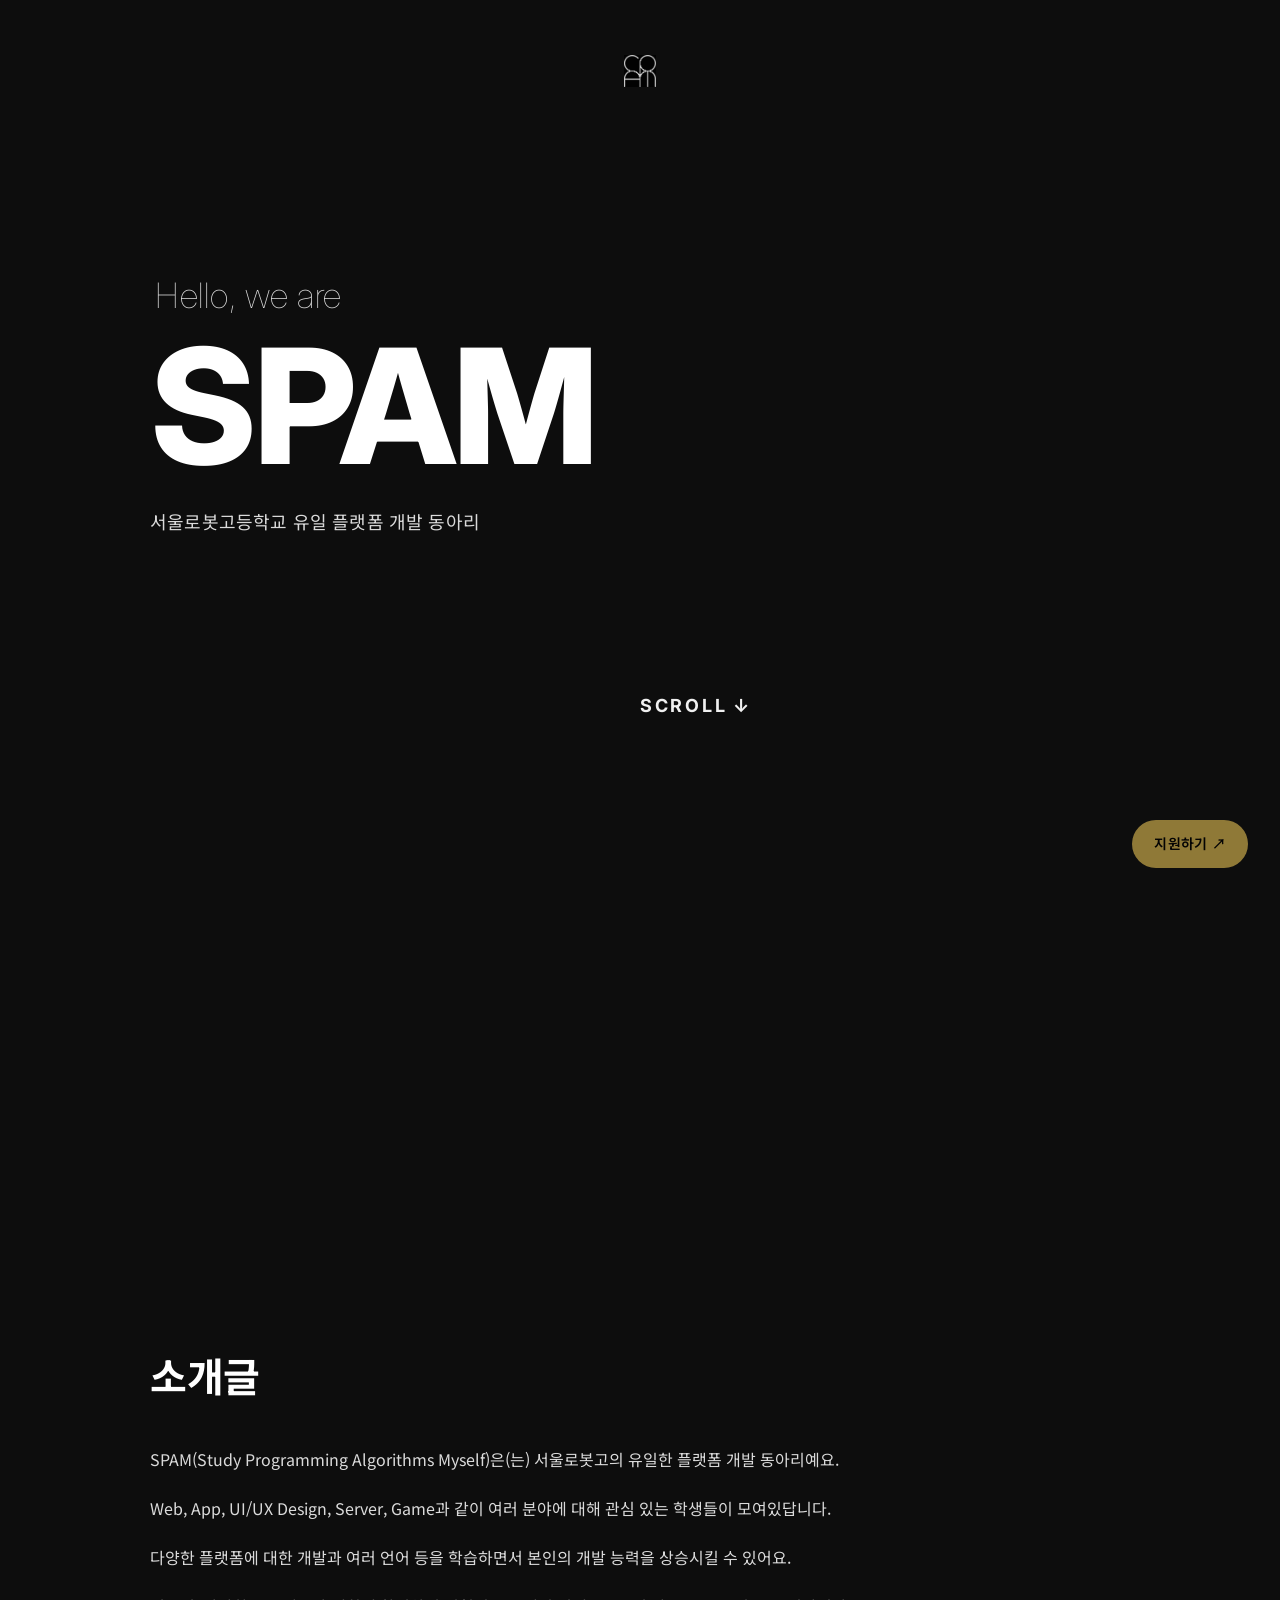
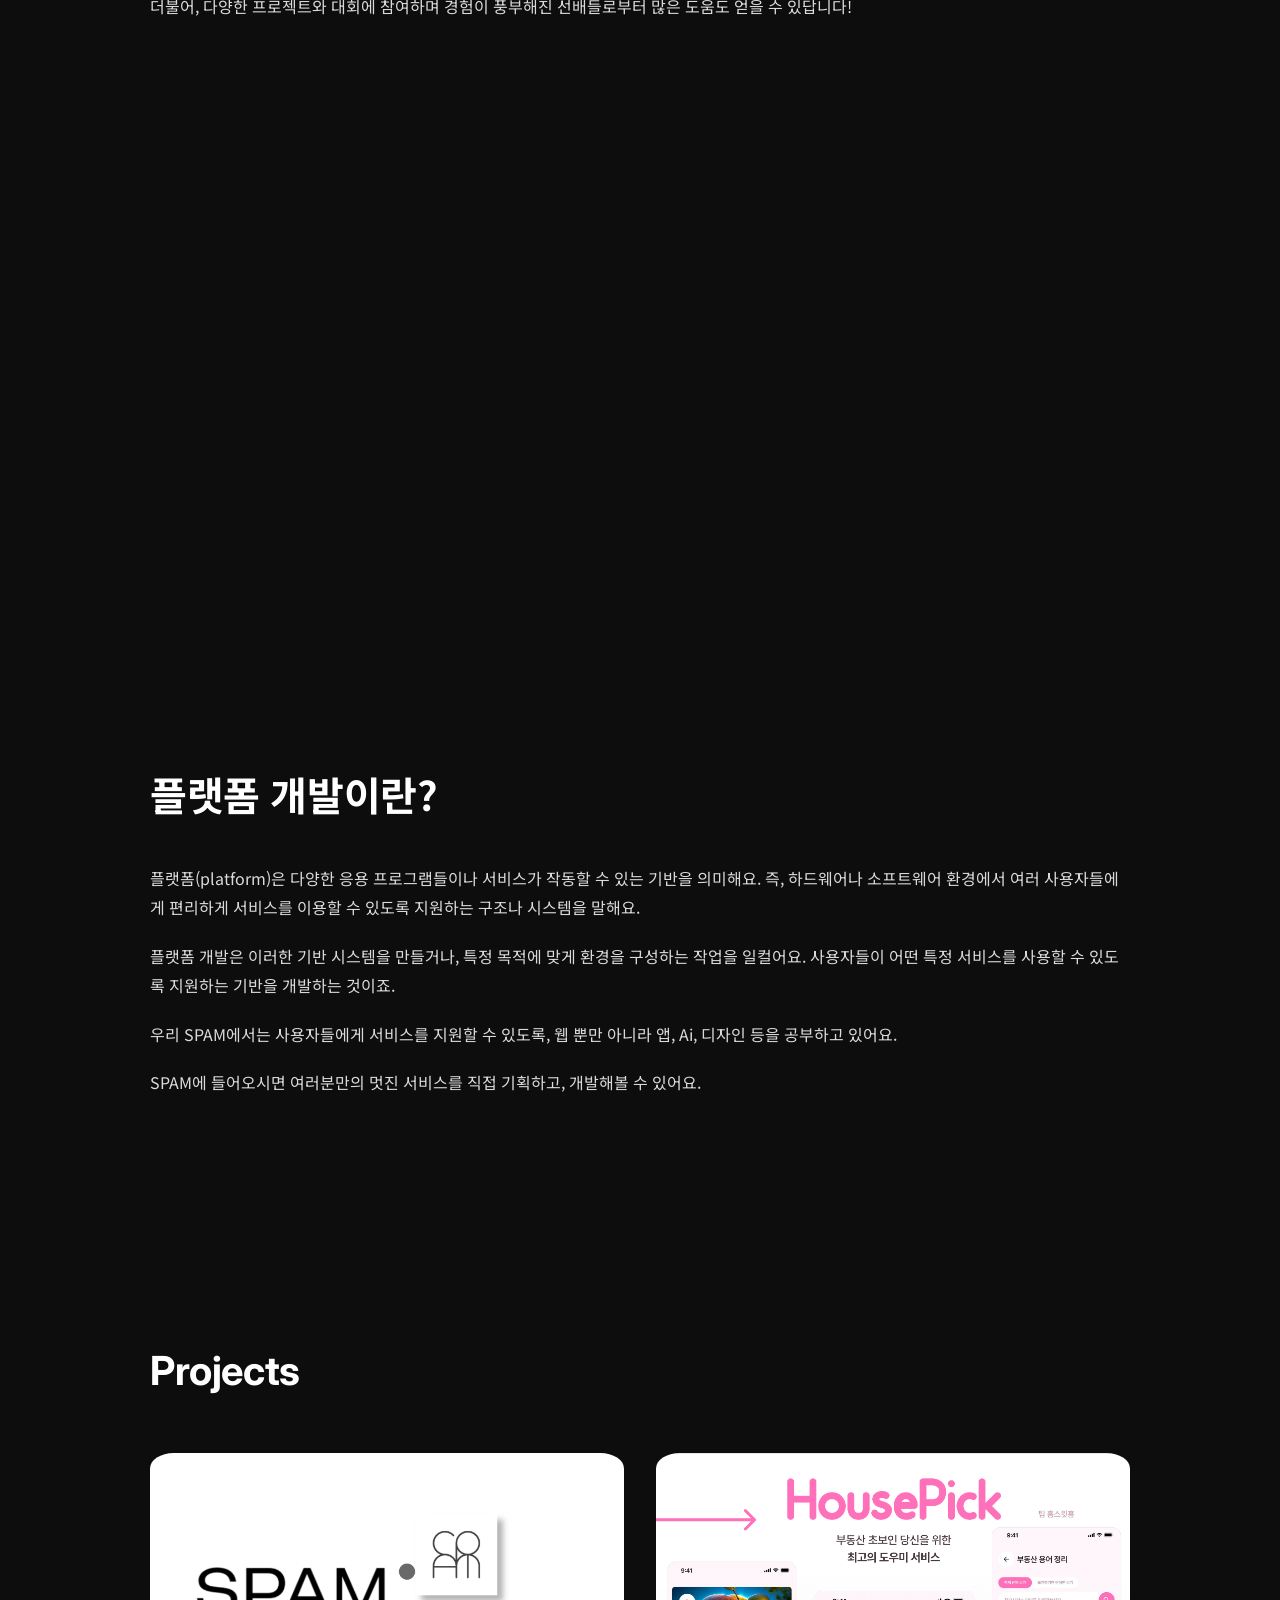
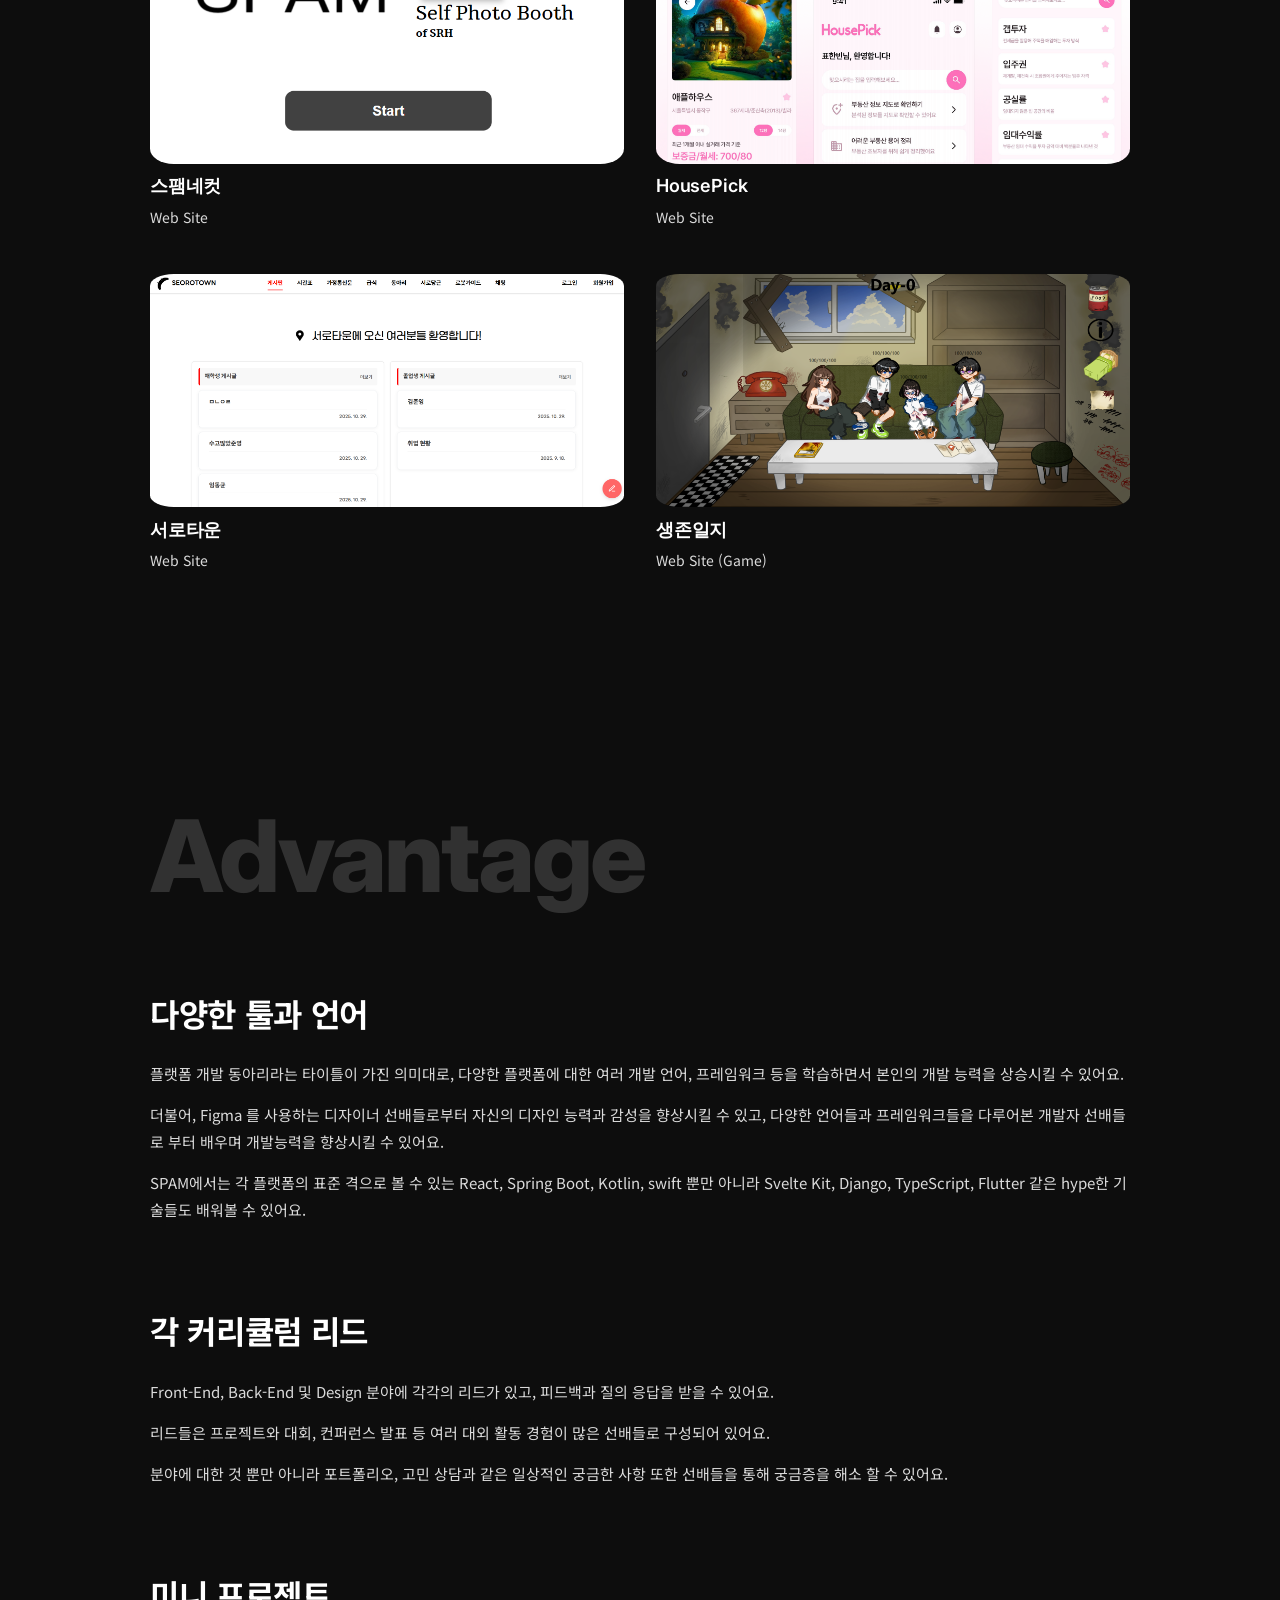
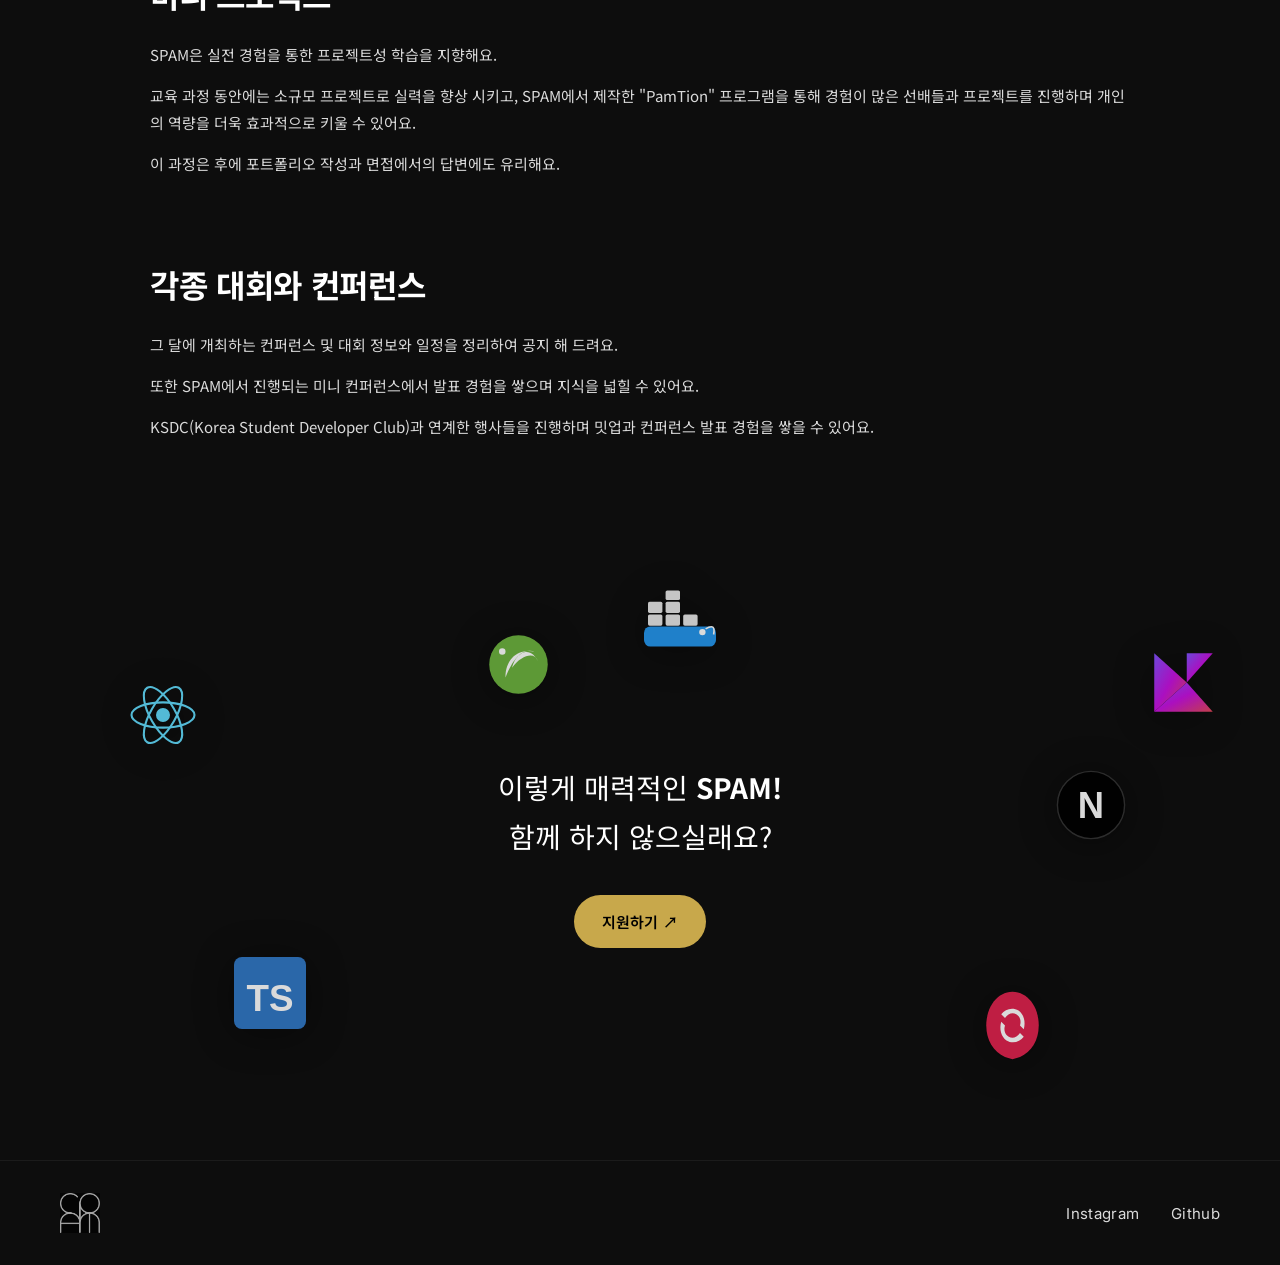
==== commit befb0dbc: "ㅎㅎ" ====
--- a/index.html
+++ b/index.html
@@ -4,6 +4,7 @@
   <meta charset="UTF-8" />
   <meta name="viewport" content="width=device-width, initial-scale=1.0" />
   <title>SPAM</title>
+  <link href="/img/spamlogo.png" rel="shortcut icon" type="image/x-icon">
   <link rel="preconnect" href="https://fonts.googleapis.com" />
   <link rel="preconnect" href="https://fonts.gstatic.com" crossorigin />
   <link href="https://fonts.googleapis.com/css2?family=Noto+Sans+KR:wght@300;400;500;700&family=Inter:wght@300;400;500;600;700;800;900&display=swap" rel="stylesheet" />
@@ -12,7 +13,7 @@
 <body>
 
   <!-- Sticky CTA Button -->
-  <a href="#apply" class="sticky-cta">지원하기 ↗</a>
+  <a href="https://forms.gle/Tadaoy5YoJA9NNY16" class="sticky-cta">지원하기 ↗</a>
 
   <!-- Navigation -->
   <nav class="navbar">
@@ -20,7 +21,8 @@
       <svg width="40" height="40" viewBox="0 0 40 40" fill="none" xmlns="http://www.w3.org/2000/svg">
         <!-- Two people icon -->
         <circle cx="14" cy="12" r="5" stroke="white" stroke-width="1.5" fill="none"/>
-        <path d="M4 32c0-5.523 4.477-10 10-10" stroke="white" stroke-width="1.5" fill="none" stroke-linecap="round"/>
+        <img src="/img/spamlogo.png" alt="스팸로고" class="nav-logo">
+        <!-- <path d="M4 32c0-5.523 4.477-10 10-10" stroke="white" stroke-width="1.5" fill="none" stroke-linecap="round"/> -->
         <circle cx="27" cy="12" r="5" stroke="white" stroke-width="1.5" fill="none"/>
         <path d="M17 32c0-5.523 4.477-10 10-10s10 4.477 10 10" stroke="white" stroke-width="1.5" fill="none" stroke-linecap="round"/>
       </svg>
@@ -45,12 +47,10 @@
     <div class="intro-container">
       <h2 class="intro-title">소개글</h2>
       <div class="intro-text">
-        <p>SPAM(Study Programming Algorithms Myself)은 서울로봇고등학교의 유일한 플랫폼 개발 동아리예요.</p>
-        <p>플랫폼 개발 동아리라는 타이틀이 가진 의미대로, 다양한 플랫폼에 대한 개발과 여러 언어, 프레임워크 등을 학습하면서 본인의 개발 능력을 상승시킬 수 있어요.</p>
-        <p>더불어, 다양한 프로젝트와 대회에 참여한 경험이 풍부한 디자이너 선배들로부터 자신의 디자인 능력과 감성을 향상시킬 수 있고, 다양한 언어들과 프레임워크들을 다루어본 개발자 선배들로 부터 자신의 개발능력을 키울 수 있어요.</p>
-        <p>SPAM에서는 각 플랫폼의 표준 격으로 볼 수 있는 React, Spring Boot, Kotlin, swift 뿐만 아니라 Svelte Kit, Go, TypeScript, Flutter 같은 hype한 기술들도 배워볼 수 있어요.</p>
-        <p>SPAM은 Web, App, UIUX Design, Server, Game 과 같은 분야에 대해 공부하며 자신의 역량을 키울 수 있는 곳이에요.</p>
-        <p>컨퍼런스와 각종 대회에 참가하며 많은 발표와 입상을 하고 있어요.</p>
+        <p>SPAM(Study Programming Algorithms Myself)은(는) 서울로봇고의 유일한 플랫폼 개발 동아리예요.</p>
+        <p>Web, App, UI/UX Design, Server, Game과 같이 여러 분야에 대해 관심 있는 학생들이 모여있답니다.</p>
+        <p>다양한 플랫폼에 대한 개발과 여러 언어 등을 학습하면서 본인의 개발 능력을 상승시킬 수 있어요.</p>
+        <p>더불어, 다양한 프로젝트와 대회에 참여하며 경험이 풍부해진 선배들로부터 많은 도움도 얻을 수 있답니다!</p>
       </div>
     </div>
   </section>
@@ -62,7 +62,7 @@
       <div class="platform-text">
         <p>플랫폼(platform)은 다양한 응용 프로그램들이나 서비스가 작동할 수 있는 기반을 의미해요. 즉, 하드웨어나 소프트웨어 환경에서 여러 사용자들에게 편리하게 서비스를 이용할 수 있도록 지원하는 구조나 시스템을 말해요.</p>
         <p>플랫폼 개발은 이러한 기반 시스템을 만들거나, 특정 목적에 맞게 환경을 구성하는 작업을 일컬어요. 사용자들이 어떤 특정 서비스를 사용할 수 있도록 지원하는 기반을 개발하는 것이죠.</p>
-        <p>우리 SPAM에서는 사용자들에게 서비스를 지원할 수 있도록, 웹 뿐만 아니라 앱, Ai, 디자인 등을 하고 있어요.</p>
+        <p>우리 SPAM에서는 사용자들에게 서비스를 지원할 수 있도록, 웹 뿐만 아니라 앱, Ai, 디자인 등을 공부하고 있어요.</p>
         <p>SPAM에 들어오시면 여러분만의 멋진 서비스를 직접 기획하고, 개발해볼 수 있어요.</p>
       </div>
     </div>
@@ -74,98 +74,31 @@
       <h2 class="projects-title">Projects</h2>
       <div class="projects-grid">
         <div class="project-card">
-          <div class="project-image project-speedat">
-            <div class="speedat-logo">
-              <svg viewBox="0 0 300 120" xmlns="http://www.w3.org/2000/svg" width="260" height="100">
-                <text x="150" y="75" font-family="Georgia, serif" font-size="60" font-weight="bold" font-style="italic" fill="#c8a84b" text-anchor="middle">Speedat</text>
-                <line x1="50" y1="90" x2="250" y2="90" stroke="#c8a84b" stroke-width="2"/>
-                <line x1="70" y1="98" x2="230" y2="98" stroke="#c8a84b" stroke-width="1.5"/>
-              </svg>
-            </div>
-          </div>
-          <div class="project-info">
-            <h3>Speedat</h3>
+          <img src="/img/spam4cut.png" alt="스팸네컷" class="project-image">
+          <div class="project-info">
+            <h3>스팸네컷</h3>
             <p>Web Site</p>
           </div>
         </div>
         <div class="project-card">
-          <div class="project-image project-seoro">
-            <div class="seoro-logo">
-              <div class="seoro-inner">
-                <div class="seoro-icon-wrap">
-                  <svg viewBox="0 0 60 60" width="52" height="52" xmlns="http://www.w3.org/2000/svg">
-                    <circle cx="30" cy="30" r="26" stroke="#000" stroke-width="3.5" fill="none"/>
-                    <line x1="18" y1="18" x2="42" y2="42" stroke="#000" stroke-width="3.5" stroke-linecap="round"/>
-                    <line x1="42" y1="18" x2="18" y2="42" stroke="#000" stroke-width="3.5" stroke-linecap="round"/>
-                    <circle cx="30" cy="12" r="3" fill="#000"/>
-                    <circle cx="48" cy="30" r="3" fill="#000"/>
-                    <circle cx="12" cy="30" r="3" fill="#000"/>
-                    <circle cx="30" cy="48" r="3" fill="#000"/>
-                  </svg>
-                </div>
-                <span class="seoro-text">서로위키</span>
-              </div>
-            </div>
-          </div>
-          <div class="project-info">
-            <h3>seoro wiki</h3>
+          <img src="/img/HousePick.png" alt="하우스픽" class="project-image"> 
+          <div class="project-info">
+            <h3>HousePick</h3>
             <p>Web Site</p>
           </div>
         </div>
         <div class="project-card">
-          <div class="project-image project-introduce">
-            <div class="introduce-mockup">
-              <div class="mockup-phone">
-                <div class="mockup-screen">
-                  <div class="mockup-sidebar">
-                    <div class="sidebar-item active">전체</div>
-                    <div class="sidebar-item">기능반</div>
-                    <div class="sidebar-item">자율 동아리</div>
-                    <div class="sidebar-item">창체 동아리</div>
-                  </div>
-                  <div class="mockup-content">
-                    <div class="mockup-header">기능반</div>
-                    <div class="mockup-cards">
-                      <div class="mockup-card">
-                        <div class="card-label">동아리 이름</div>
-                        <div class="card-img"></div>
-                        <div class="card-meta">
-                          <div class="meta-row"></div>
-                          <div class="meta-row"></div>
-                        </div>
-                      </div>
-                      <div class="mockup-card">
-                        <div class="card-label">동아리 이름</div>
-                        <div class="card-img"></div>
-                        <div class="card-meta">
-                          <div class="meta-row"></div>
-                          <div class="meta-row"></div>
-                        </div>
-                      </div>
-                    </div>
-                  </div>
-                </div>
-              </div>
-            </div>
-          </div>
-          <div class="project-info">
-            <h3>Introduce-club</h3>
+          <img src="/img/seoro.png" alt="서로타운" class="project-image"> 
+          <div class="project-info">
+            <h3>서로타운</h3>
             <p>Web Site</p>
           </div>
         </div>
         <div class="project-card">
-          <div class="project-image project-pamtion">
-            <div class="pamtion-logo">
-              <svg viewBox="0 0 200 200" xmlns="http://www.w3.org/2000/svg" width="120" height="120">
-                <rect x="20" y="20" width="80" height="160" rx="4" stroke="#222" stroke-width="8" fill="none"/>
-                <rect x="20" y="20" width="80" height="80" rx="4" stroke="#222" stroke-width="8" fill="none"/>
-                <path d="M100 60 Q160 60 160 100 Q160 140 100 140" stroke="#222" stroke-width="8" fill="none"/>
-              </svg>
-            </div>
-          </div>
-          <div class="project-info">
-            <h3>PamTion</h3>
-            <p>Web Site</p>
+          <img src="/img/game.png" alt="생존일지" class="project-image">
+          <div class="project-info">
+            <h3>생존일지</h3>
+            <p>Web Site (Game)</p>
           </div>
         </div>
       </div>
@@ -180,9 +113,9 @@
         <div class="advantage-item">
           <div class="advantage-content">
             <h3><strong>다양한 툴과 언어</strong></h3>
-            <p>플랫폼 개발 동아리라는 타이틀이 가진 의미대로, 다양한 플랫폼에 대한 개발과 여러 언어, 프레임워크 등을 학습하면서 본인의 개발 능력을 상승시킬 수 있어요.</p>
-            <p>더불어, 다양한 프로젝트와 대회에 참여한 경험이 풍부한 디자이너 선배들로부터 자신의 디자인 능력과 감성을 향상시킬 수 있고, 다양한 언어들과 프레임워크들을 다루어본 개발자 선배들로 부터 자신의 개발능력을 키울 수 있어요.</p>
-            <p>SPAM에서는 각 플랫폼의 표준 격으로 볼 수 있는 React, Spring Boot, Kotlin, swift 뿐만 아니라 Svelte Kit, Go, TypeScript, Flutter 같은 hype한 기술들도 배워볼 수 있어요.</p>
+            <p>플랫폼 개발 동아리라는 타이틀이 가진 의미대로, 다양한 플랫폼에 대한 여러 개발 언어, 프레임워크 등을 학습하면서 본인의 개발 능력을 상승시킬 수 있어요.</p>
+            <p>더불어, Figma 를 사용하는 디자이너 선배들로부터 자신의 디자인 능력과 감성을 향상시킬 수 있고, 다양한 언어들과 프레임워크들을 다루어본 개발자 선배들로 부터 배우며 개발능력을 향상시킬 수 있어요.</p>
+            <p>SPAM에서는 각 플랫폼의 표준 격으로 볼 수 있는 React, Spring Boot, Kotlin, swift 뿐만 아니라 Svelte Kit, Django, TypeScript, Flutter 같은 hype한 기술들도 배워볼 수 있어요.</p>
           </div>
         </div>
         <div class="advantage-item">
@@ -198,13 +131,13 @@
             <h3><strong>미니 프로젝트</strong></h3>
             <p>SPAM은 실전 경험을 통한 프로젝트성 학습을 지향해요.</p>
             <p>교육 과정 동안에는 소규모 프로젝트로 실력을 향상 시키고, SPAM에서 제작한 "PamTion" 프로그램을 통해 경험이 많은 선배들과 프로젝트를 진행하며 개인의 역량을 더욱 효과적으로 키울 수 있어요.</p>
-            <p>이 과정은 후에 포트폴리오 작성에도 유리해요.</p>
+            <p>이 과정은 후에 포트폴리오 작성과 면접에서의 답변에도 유리해요.</p>
           </div>
         </div>
         <div class="advantage-item">
           <div class="advantage-content">
             <h3><strong>각종 대회와 컨퍼런스</strong></h3>
-            <p>매월 첫째 날, 그 달에 개최하는 컨퍼런스 및 대회 정보와 일정을 정리하여 공지 해 드려요.</p>
+            <p>그 달에 개최하는 컨퍼런스 및 대회 정보와 일정을 정리하여 공지 해 드려요.</p>
             <p>또한 SPAM에서 진행되는 미니 컨퍼런스에서 발표 경험을 쌓으며 지식을 넓힐 수 있어요.</p>
             <p>KSDC(Korea Student Developer Club)과 연계한 행사들을 진행하며 밋업과 컨퍼런스 발표 경험을 쌓을 수 있어요.</p>
           </div>
@@ -297,23 +230,18 @@
     <div class="tech-cta">
       <h2>이렇게 매력적인 <strong>SPAM!</strong></h2>
       <h2>함께 하지 않으실래요?</h2>
-      <a href="#apply" class="cta-button" id="apply">지원하기 ↗</a>
+      <a href="https://forms.gle/Tadaoy5YoJA9NNY16" class="cta-button" id="apply">지원하기 ↗</a>
     </div>
   </section>
 
   <!-- Footer -->
   <footer class="footer">
     <a href="#" class="footer-logo">
-      <svg width="36" height="36" viewBox="0 0 40 40" fill="none" xmlns="http://www.w3.org/2000/svg">
-        <circle cx="14" cy="12" r="5" stroke="white" stroke-width="1.5" fill="none"/>
-        <path d="M4 32c0-5.523 4.477-10 10-10" stroke="white" stroke-width="1.5" fill="none" stroke-linecap="round"/>
-        <circle cx="27" cy="12" r="5" stroke="white" stroke-width="1.5" fill="none"/>
-        <path d="M17 32c0-5.523 4.477-10 10-10s10 4.477 10 10" stroke="white" stroke-width="1.5" fill="none" stroke-linecap="round"/>
-      </svg>
+      <img src="/img/spamlogo.png" alt="스팸로고" class="nav-logo">
     </a>
     <div class="footer-links">
-      <a href="https://instagram.com" target="_blank" rel="noopener">Instagram</a>
-      <a href="https://github.com" target="_blank" rel="noopener">Github</a>
+      <a href="https://www.instagram.com/spam._srh?igsh=MW5jOTI5aWswNDkzOQ==" target="_blank" rel="noopener">Instagram</a>
+      <a href="https://github.com/SRHS-SPAM" target="_blank" rel="noopener">Github</a>
     </div>
   </footer>
 
--- a/style.css
+++ b/style.css
@@ -36,6 +36,11 @@
   line-height: 1.7;
   overflow-x: hidden;
 }
+
+::-webkit-scrollbar {
+  display: none;
+}
+
 
 a {
   text-decoration: none;
@@ -59,7 +64,7 @@
   border-radius: var(--border-radius-btn);
   transition: background-color 0.2s ease, transform 0.2s ease;
   letter-spacing: 0.02em;
-  position: relative;
+  /* position: relative; */
   overflow: hidden;
 }
 
@@ -97,19 +102,20 @@
    Navigation
    =========================== */
 .navbar {
-  position: fixed;
+  /* position: fixed;
   top: 0;
   left: 0;
   right: 0;
-  z-index: 100;
+  z-index: 100; */
   display: flex;
   justify-content: center;
   align-items: center;
-  padding: 20px;
+  padding: 4% 0 0 0;
   transition: all 0.3s ease;
 }
 
 .nav-logo {
+  width: 40px;
   display: flex;
   align-items: center;
   opacity: 0.9;
@@ -138,11 +144,11 @@
    =========================== */
 .hero {
   position: relative;
-  min-height: 100vh;
+  min-height: 70vh;
   display: flex;
   flex-direction: column;
   justify-content: center;
-  padding: 100px 60px 60px;
+  padding: 50px 10% 60px 150px;
 }
 
 .hero-content {
@@ -151,13 +157,13 @@
 
 .hero-subtitle {
   font-family: var(--font-english);
-  font-size: 18px;
-  font-weight: 300;
-  font-style: italic;
+  font-size: 35px;
+  font-weight: lighter;
   color: var(--text-secondary);
-  margin-bottom: 8px;
+  margin-left: 5px;
   letter-spacing: 0.02em;
   animation: fadeInUp 0.8s ease-out 0.1s both;
+
 }
 
 .hero-title {
@@ -169,36 +175,40 @@
   margin-bottom: 20px;
   color: var(--text-primary);
   animation: titleReveal 1s ease-out;
+
 }
 
 .hero-desc {
   font-family: var(--font-korean);
-  font-size: 16px;
+  font-size: 18px;
   font-weight: 400;
   color: var(--text-secondary);
   letter-spacing: 0.01em;
   animation: fadeInUp 0.8s ease-out 0.2s both;
+
 }
 
 .scroll-indicator {
   position: absolute;
-  bottom: 60px;
+  bottom: -60px;
   left: 50%;
   transform: translateX(-50%);
   display: flex;
   align-items: center;
   gap: 6px;
   font-family: var(--font-english);
-  font-size: 11px;
-  font-weight: 500;
+  font-size: 18px;
+  font-weight: 700;
   letter-spacing: 0.15em;
   color: var(--text-muted);
   text-transform: uppercase;
   animation: scrollBounce 2s ease-in-out infinite;
+  color: #f0f0f0;
+  margin-bottom: 60px;
 }
 
 .scroll-arrow {
-  font-size: 12px;
+  font-size: 18px;
 }
 
 @keyframes scrollBounce {
@@ -234,7 +244,8 @@
 .intro-section {
   padding: var(--section-padding);
   max-width: 1100px;
-  margin: 0 auto;
+  
+  margin: 500px auto;
 }
 
 .intro-container {
@@ -273,7 +284,7 @@
 }
 
 .platform-container {
-  max-width: 520px;
+  max-width: 1200px;
 }
 
 .platform-title {
@@ -343,69 +354,19 @@
   transform: translateY(-12px);
 }
 
-.project-image {
+.project-image {  
   width: 100%;
-  aspect-ratio: 16/10;
-  border-radius: 8px;
-  overflow: hidden;
-  display: flex;
-  align-items: center;
-  justify-content: center;
-  margin-bottom: 20px;
-  transition: all 0.3s ease;
-}
+  height: 80%;
+  border-radius: 5%;
+  object-fit: cover;
+}
+
 
 .project-card:hover .project-image {
   transform: scale(1.02);
-  box-shadow: 0 20px 40px rgba(200, 168, 75, 0.15);
-}
-
-/* Speedat Project */
-.project-speedat {
-  background-color: #111;
-  border: 1px solid #222;
-}
-
-.speedat-logo {
-  display: flex;
-  align-items: center;
-  justify-content: center;
-  width: 100%;
-  height: 100%;
-}
-
-/* Seoro Wiki Project */
-.project-seoro {
-  background-color: #c8a84b;
-}
-
-.seoro-logo {
-  display: flex;
-  align-items: center;
-  justify-content: center;
-  width: 100%;
-  height: 100%;
-}
-
-.seoro-inner {
-  display: flex;
-  align-items: center;
-  gap: 16px;
-}
-
-.seoro-icon-wrap {
-  display: flex;
-  align-items: center;
-  justify-content: center;
-}
-
-.seoro-text {
-  font-family: var(--font-korean);
-  font-size: 28px;
-  font-weight: 700;
-  color: #000;
-  letter-spacing: -0.02em;
-}
+  box-shadow: 0 20px 40px rgba(204, 173, 81, 0.204);
+}
+
 
 /* Introduce Club Project */
 .project-introduce {
@@ -564,7 +525,7 @@
 
 .advantage-item {
   display: block;
-  max-width: 600px;
+  max-width: 1200px;
   animation: slideInLeft 0.8s ease-out forwards;
   opacity: 0;
 }
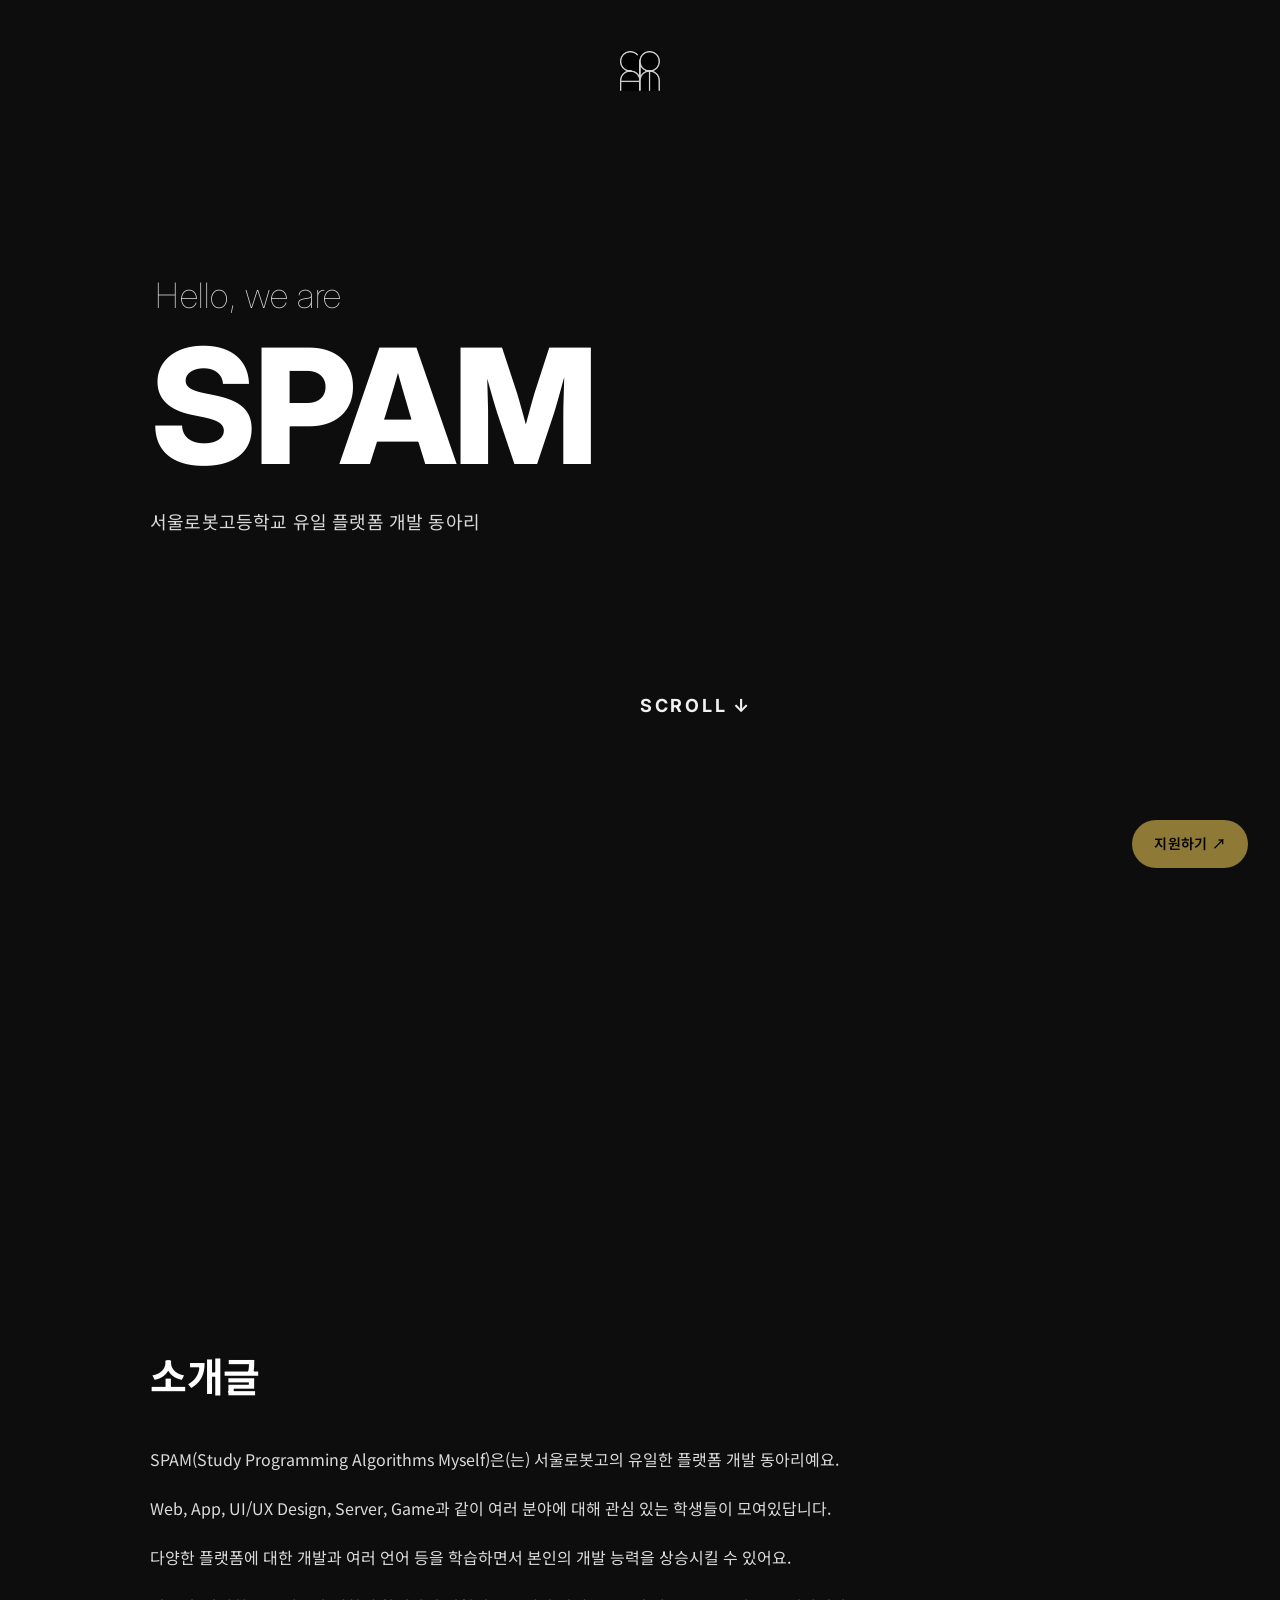
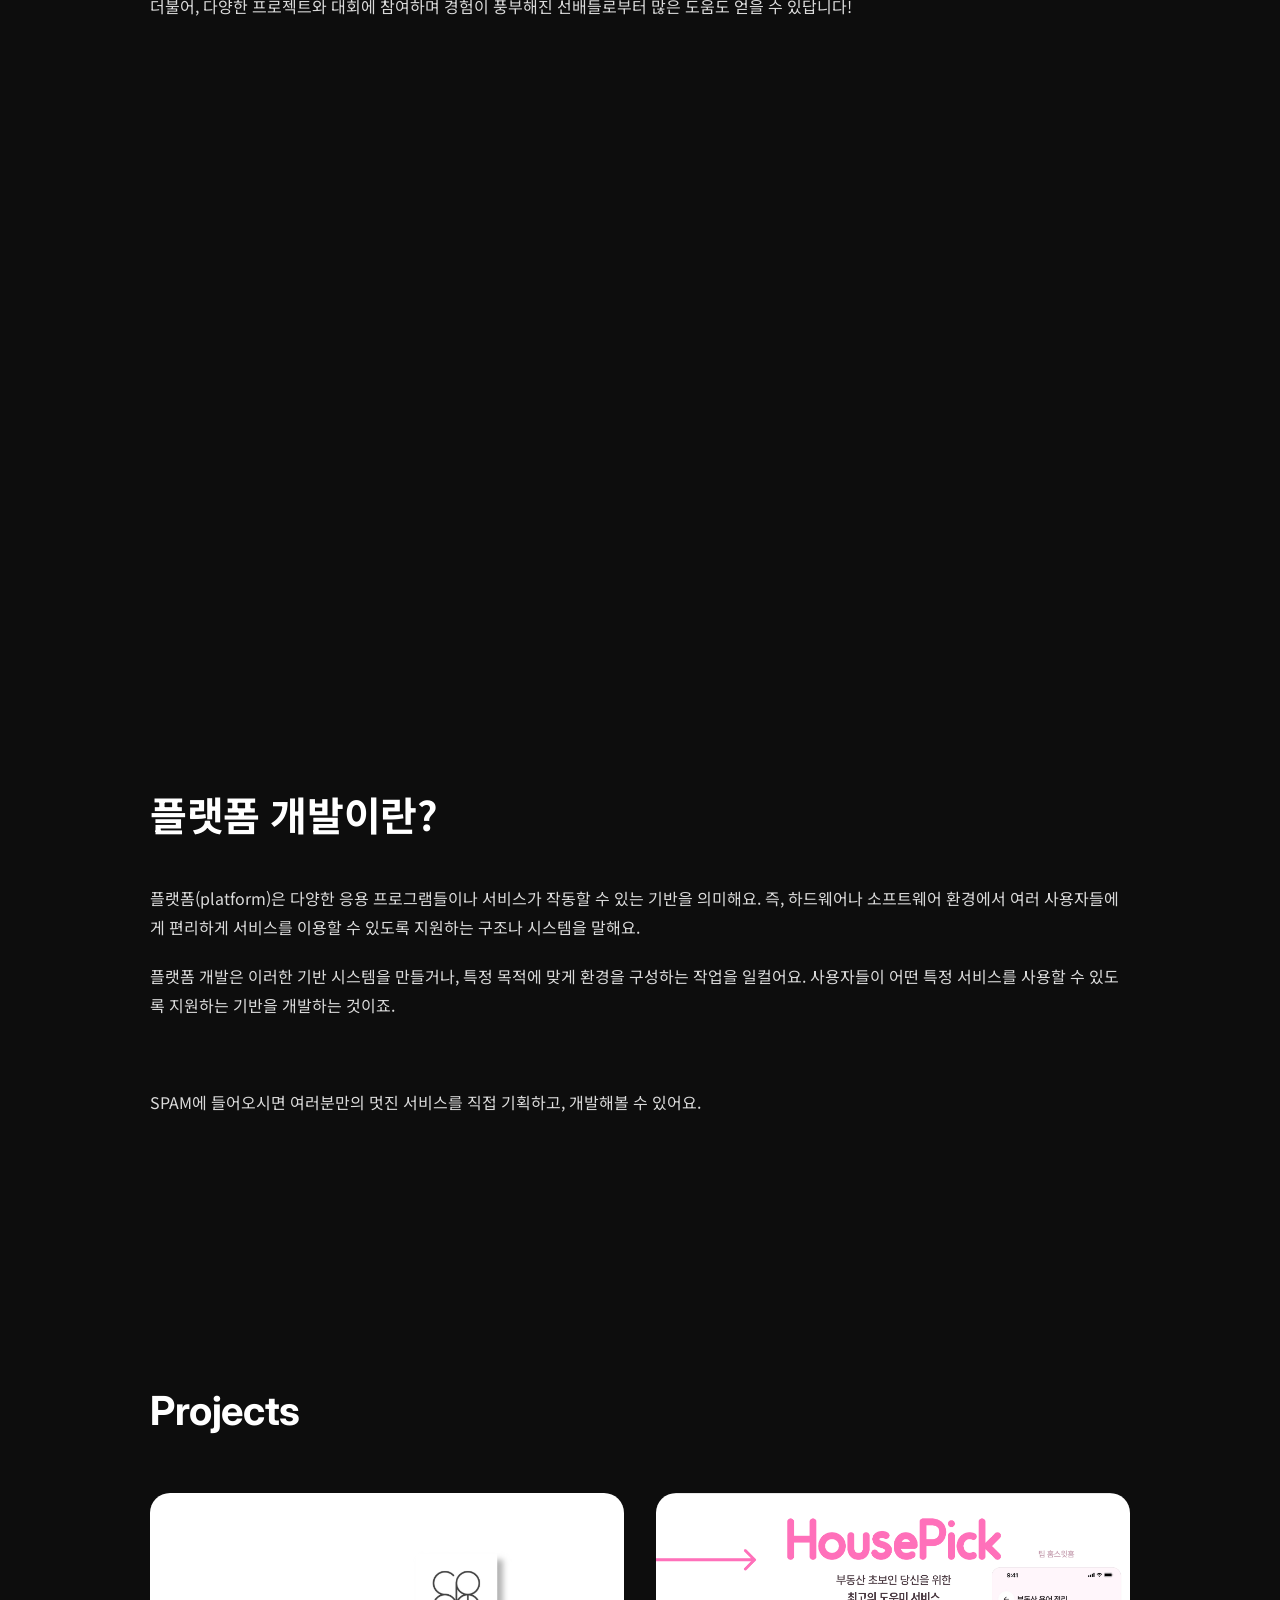
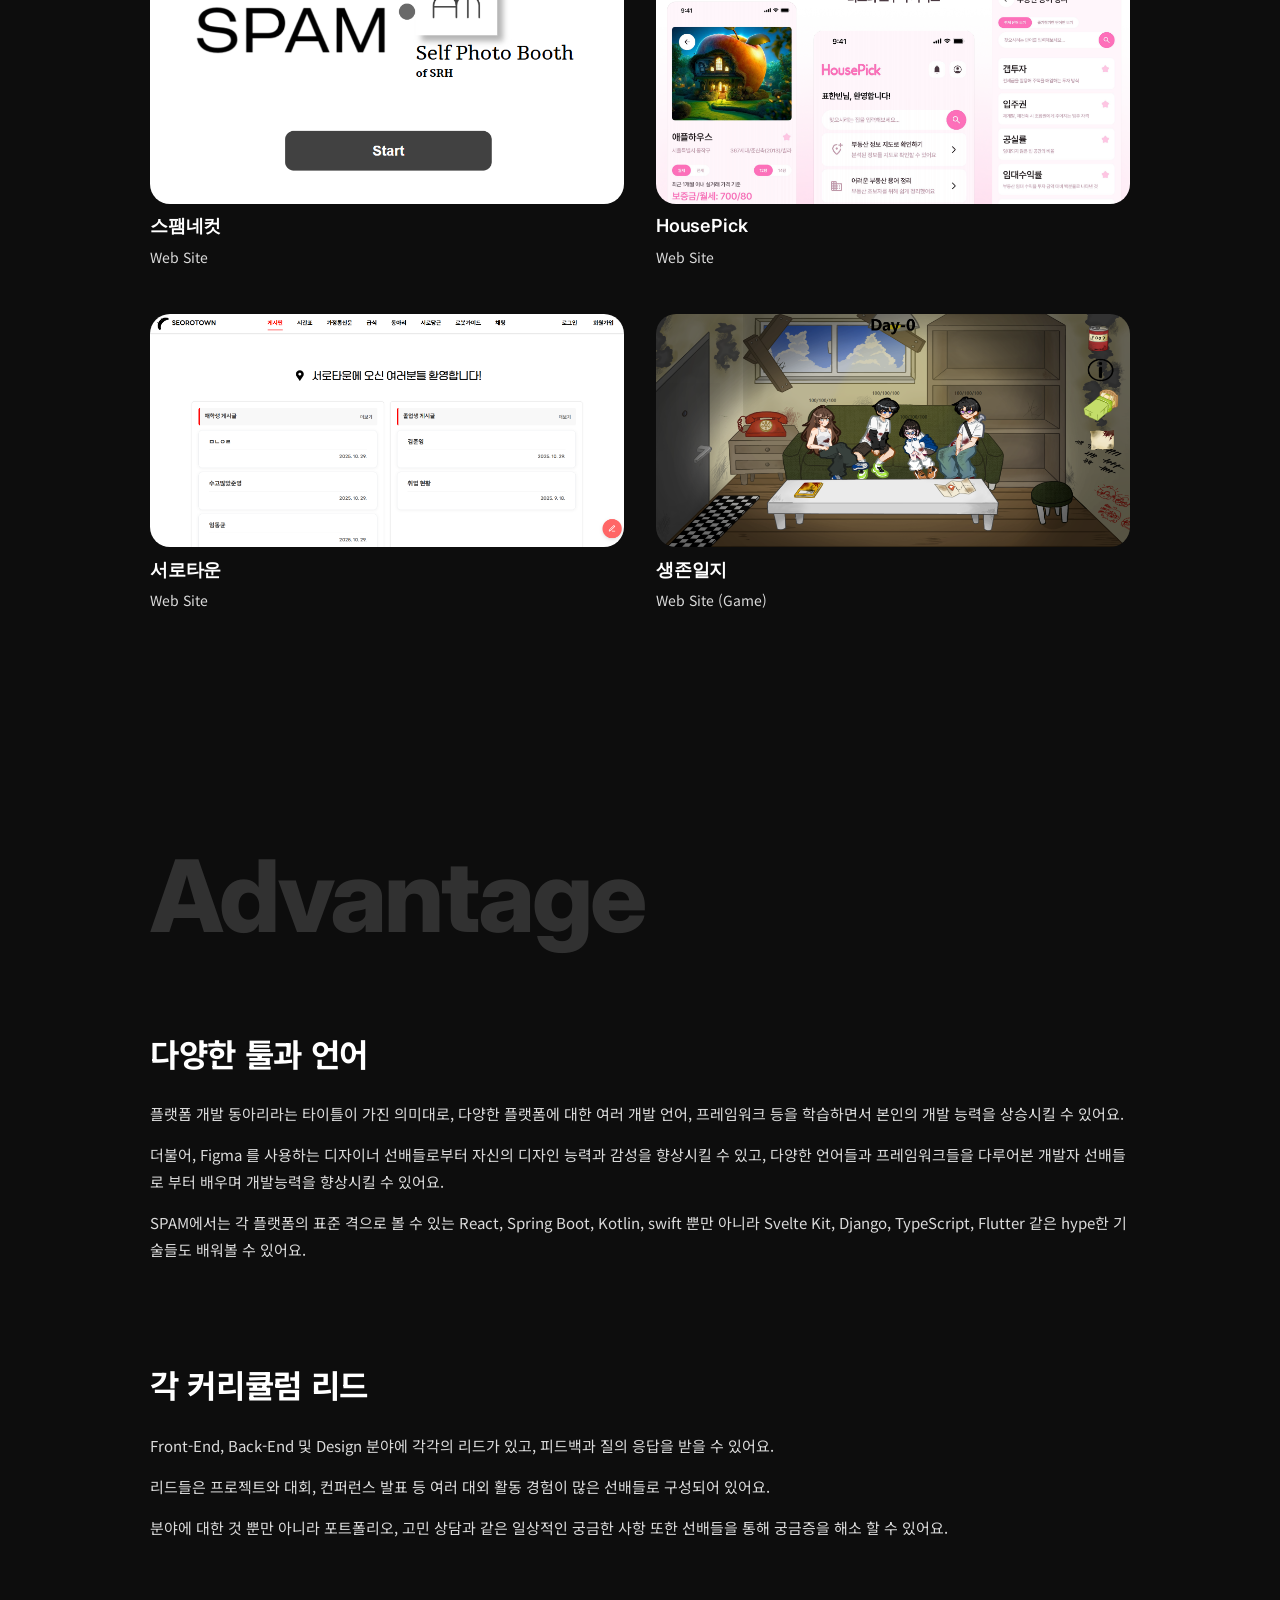
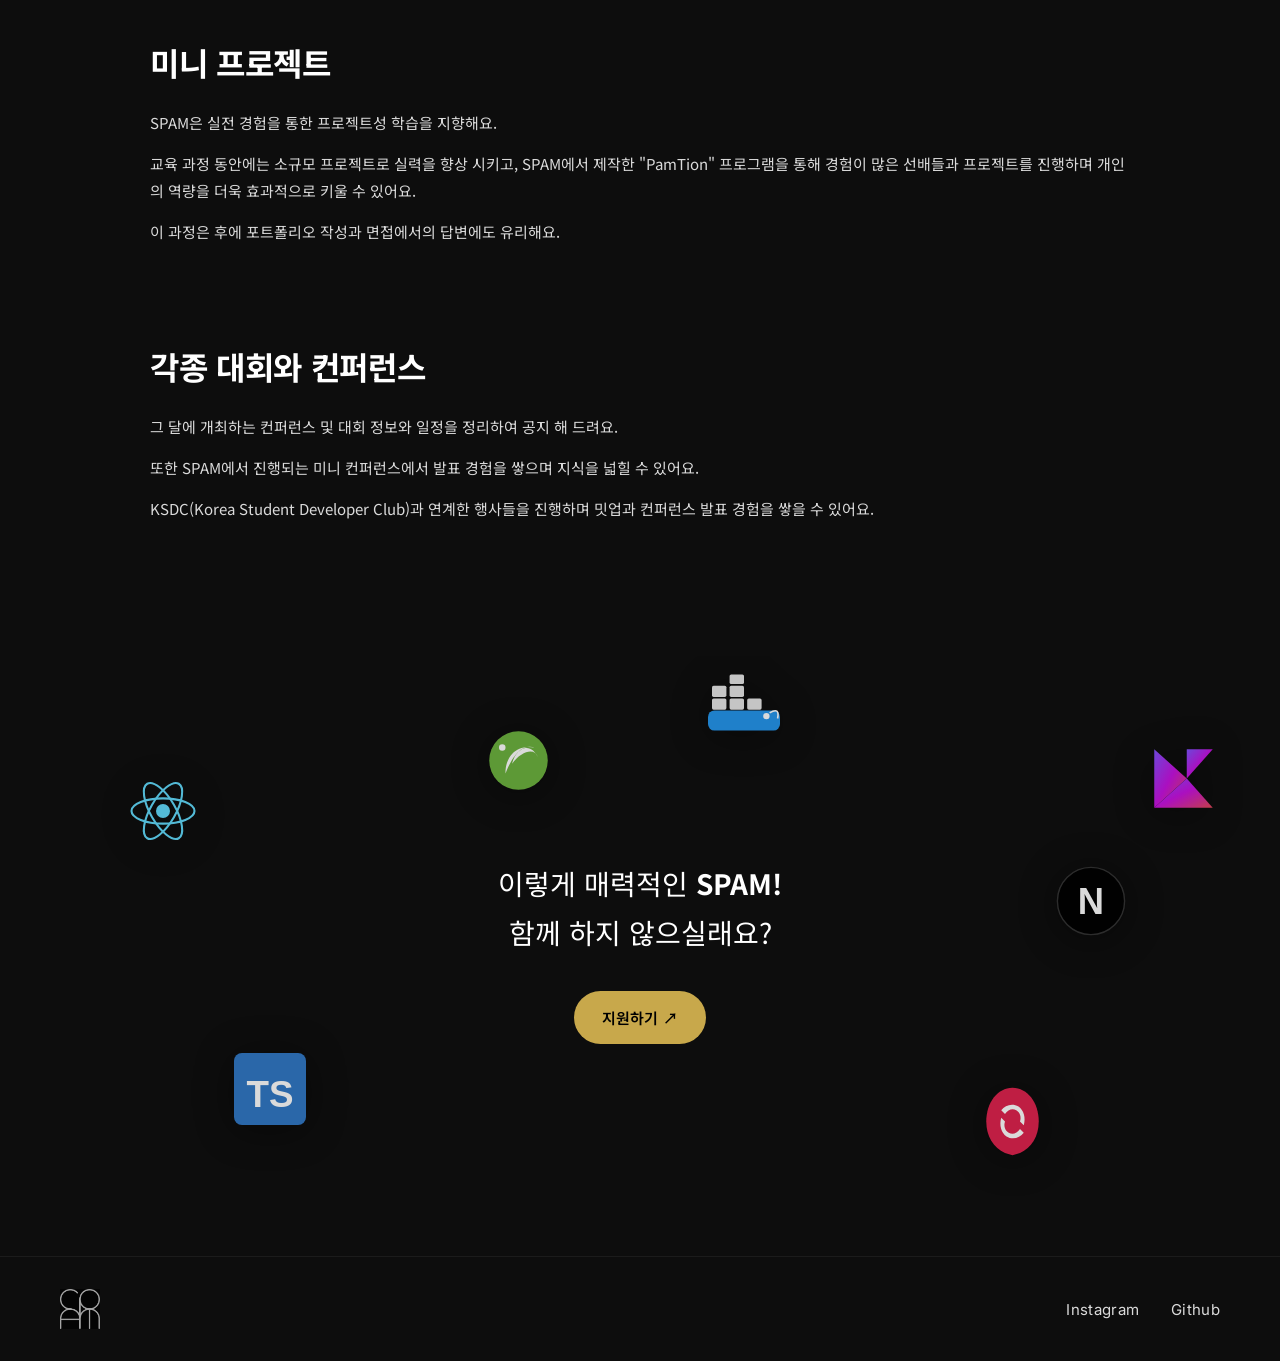
==== commit 4380507b: "프로젝트 링크 삽입" ====
--- a/index.html
+++ b/index.html
@@ -74,32 +74,40 @@
       <h2 class="projects-title">Projects</h2>
       <div class="projects-grid">
         <div class="project-card">
-          <img src="/img/spam4cut.png" alt="스팸네컷" class="project-image">
-          <div class="project-info">
-            <h3>스팸네컷</h3>
-            <p>Web Site</p>
-          </div>
-        </div>
-        <div class="project-card">
-          <img src="/img/HousePick.png" alt="하우스픽" class="project-image"> 
-          <div class="project-info">
-            <h3>HousePick</h3>
-            <p>Web Site</p>
-          </div>
-        </div>
-        <div class="project-card">
-          <img src="/img/seoro.png" alt="서로타운" class="project-image"> 
-          <div class="project-info">
-            <h3>서로타운</h3>
-            <p>Web Site</p>
-          </div>
-        </div>
-        <div class="project-card">
-          <img src="/img/game.png" alt="생존일지" class="project-image">
-          <div class="project-info">
-            <h3>생존일지</h3>
-            <p>Web Site (Game)</p>
-          </div>
+          <a href="https://github.com/SRHS-SPAM/srh_photo">
+            <img src="/img/spam4cut.png" alt="스팸네컷" class="project-image">
+            <div class="project-info">
+              <h3>스팸네컷</h3>
+              <p>Web Site</p>
+            </div>
+          </a>
+        </div>
+        <div class="project-card">
+          <a href="https://drive.google.com/file/d/1Wh1P-v5iJotxZtHrB2B_NNS8NOGBQW8e/view?usp=sharing">
+            <img src="/img/HousePick.png" alt="하우스픽" class="project-image"> 
+            <div class="project-info">
+              <h3>HousePick</h3>
+              <p>Web Site</p>
+            </div>
+          </a>
+        </div>
+        <div class="project-card">
+          <a href="https://seoro-town.onrender.com/">
+            <img src="/img/seoro.png" alt="서로타운" class="project-image"> 
+            <div class="project-info">
+              <h3>서로타운</h3>
+              <p>Web Site</p>
+            </div>
+          </a>  
+        </div>
+        <div class="project-card">
+          <a href="https://drive.google.com/file/d/1PERS2jbdhxmDY7zF8TLnyKgH_cS1j_mv/view?usp=sharing">
+            <img src="/img/game.png" alt="생존일지" class="project-image">
+            <div class="project-info">
+              <h3>생존일지</h3>
+              <p>Web Site (Game)</p>
+            </div>
+          </a>  
         </div>
       </div>
     </div>
--- a/style.css
+++ b/style.css
@@ -62,23 +62,9 @@
   font-weight: 600;
   padding: 12px 22px;
   border-radius: var(--border-radius-btn);
-  transition: background-color 0.2s ease, transform 0.2s ease;
+  transition: background-color 0.2s ease, transform 0.2s ease, opacity 0.4s ease-out;
   letter-spacing: 0.02em;
-  /* position: relative; */
   overflow: hidden;
-}
-
-.sticky-cta::before {
-  content: '';
-  position: absolute;
-  top: 50%;
-  left: 50%;
-  width: 0;
-  height: 0;
-  border-radius: 50%;
-  background: rgba(255, 255, 255, 0.3);
-  transform: translate(-50%, -50%);
-  pointer-events: none;
 }
 
 .sticky-cta:hover {
@@ -86,27 +72,10 @@
   transform: scale(1.05);
 }
 
-.sticky-cta:hover::before {
-  animation: buttonRipple 0.6s ease-out;
-}
-
-@keyframes buttonRipple {
-  to {
-    width: 300px;
-    height: 300px;
-    opacity: 0;
-  }
-}
-
 /* ===========================
    Navigation
    =========================== */
 .navbar {
-  /* position: fixed;
-  top: 0;
-  left: 0;
-  right: 0;
-  z-index: 100; */
   display: flex;
   justify-content: center;
   align-items: center;
@@ -129,14 +98,8 @@
 }
 
 @keyframes fadeInDown {
-  from {
-    opacity: 0;
-    transform: translateY(-20px);
-  }
-  to {
-    opacity: 1;
-    transform: translateY(0);
-  }
+  from { opacity: 0; transform: translateY(-20px); }
+  to { opacity: 1; transform: translateY(0); }
 }
 
 /* ===========================
@@ -163,7 +126,6 @@
   margin-left: 5px;
   letter-spacing: 0.02em;
   animation: fadeInUp 0.8s ease-out 0.1s both;
-
 }
 
 .hero-title {
@@ -175,7 +137,6 @@
   margin-bottom: 20px;
   color: var(--text-primary);
   animation: titleReveal 1s ease-out;
-
 }
 
 .hero-desc {
@@ -185,7 +146,6 @@
   color: var(--text-secondary);
   letter-spacing: 0.01em;
   animation: fadeInUp 0.8s ease-out 0.2s both;
-
 }
 
 .scroll-indicator {
@@ -200,15 +160,10 @@
   font-size: 18px;
   font-weight: 700;
   letter-spacing: 0.15em;
-  color: var(--text-muted);
+  color: #f0f0f0;
   text-transform: uppercase;
   animation: scrollBounce 2s ease-in-out infinite;
-  color: #f0f0f0;
   margin-bottom: 60px;
-}
-
-.scroll-arrow {
-  font-size: 18px;
 }
 
 @keyframes scrollBounce {
@@ -217,25 +172,27 @@
 }
 
 @keyframes fadeInUp {
-  from {
-    opacity: 0;
-    transform: translateY(20px);
-  }
-  to {
-    opacity: 1;
-    transform: translateY(0);
-  }
+  from { opacity: 0; transform: translateY(20px); }
+  to { opacity: 1; transform: translateY(0); }
 }
 
 @keyframes titleReveal {
-  from {
-    opacity: 0;
-    transform: translateY(20px);
-  }
-  to {
-    opacity: 1;
-    transform: translateY(0);
-  }
+  from { opacity: 0; transform: translateY(20px); }
+  to { opacity: 1; transform: translateY(0); }
+}
+
+/* ===========================
+   Common Animation Classes
+   =========================== */
+.reveal {
+  opacity: 0;
+  transform: translateY(30px);
+  transition: opacity 0.8s ease-out, transform 0.8s ease-out;
+}
+
+.reveal.active {
+  opacity: 1;
+  transform: translateY(0);
 }
 
 /* ===========================
@@ -244,12 +201,7 @@
 .intro-section {
   padding: var(--section-padding);
   max-width: 1100px;
-  
   margin: 500px auto;
-}
-
-.intro-container {
-  display: block;
 }
 
 .intro-title {
@@ -259,7 +211,6 @@
   color: var(--text-primary);
   margin-bottom: 36px;
   letter-spacing: -0.01em;
-  animation: fadeInUp 0.8s ease-out 0.2s both;
 }
 
 .intro-text p {
@@ -270,10 +221,6 @@
   font-weight: 400;
 }
 
-.intro-text p:last-child {
-  margin-bottom: 0;
-}
-
 /* ===========================
    Platform Dev Section
    =========================== */
@@ -283,10 +230,6 @@
   margin: 0 auto;
 }
 
-.platform-container {
-  max-width: 1200px;
-}
-
 .platform-title {
   font-family: var(--font-korean);
   font-size: clamp(28px, 4vw, 40px);
@@ -294,12 +237,6 @@
   color: var(--text-primary);
   margin-bottom: 36px;
   letter-spacing: -0.01em;
-  animation: titleGlow 3s ease-in-out infinite;
-}
-
-@keyframes titleGlow {
-  0%, 100% { text-shadow: 0 0 0 rgba(200, 168, 75, 0); }
-  50% { text-shadow: 0 0 20px rgba(200, 168, 75, 0.1); }
 }
 
 .platform-text p {
@@ -310,10 +247,6 @@
   font-weight: 400;
 }
 
-.platform-text p:last-child {
-  margin-bottom: 0;
-}
-
 /* ===========================
    Projects Section
    =========================== */
@@ -330,7 +263,6 @@
   color: var(--text-primary);
   margin-bottom: 48px;
   letter-spacing: -0.01em;
-  animation: titleGlow 3s ease-in-out infinite;
 }
 
 .projects-grid {
@@ -341,14 +273,8 @@
 
 .project-card {
   cursor: pointer;
-  animation: fadeInUp 0.8s ease-out forwards;
   transition: all 0.3s ease;
 }
-
-.project-card:nth-child(1) { animation-delay: 0s; }
-.project-card:nth-child(2) { animation-delay: 0.1s; }
-.project-card:nth-child(3) { animation-delay: 0.2s; }
-.project-card:nth-child(4) { animation-delay: 0.3s; }
 
 .project-card:hover {
   transform: translateY(-12px);
@@ -357,130 +283,14 @@
 .project-image {  
   width: 100%;
   height: 80%;
-  border-radius: 5%;
+  border-radius: 20px;
   object-fit: cover;
-}
-
+  transition: transform 0.3s ease, box-shadow 0.3s ease;
+}
 
 .project-card:hover .project-image {
   transform: scale(1.02);
   box-shadow: 0 20px 40px rgba(204, 173, 81, 0.204);
-}
-
-
-/* Introduce Club Project */
-.project-introduce {
-  background-color: #1a1a1a;
-  border: 1px solid #2a2a2a;
-}
-
-.introduce-mockup {
-  width: 100%;
-  height: 100%;
-  display: flex;
-  align-items: center;
-  justify-content: center;
-  padding: 16px;
-}
-
-.mockup-phone {
-  width: 90%;
-  height: 90%;
-  background: #1e1e1e;
-  border-radius: 12px;
-  overflow: hidden;
-  border: 1px solid #333;
-}
-
-.mockup-screen {
-  display: flex;
-  height: 100%;
-}
-
-.mockup-sidebar {
-  width: 90px;
-  background: #161616;
-  padding: 10px 8px;
-  display: flex;
-  flex-direction: column;
-  gap: 4px;
-  border-right: 1px solid #2a2a2a;
-}
-
-.sidebar-item {
-  font-size: 9px;
-  color: rgba(255,255,255,0.4);
-  padding: 4px 6px;
-  border-radius: 4px;
-  cursor: pointer;
-}
-
-.sidebar-item.active {
-  background: rgba(255,255,255,0.1);
-  color: rgba(255,255,255,0.8);
-}
-
-.mockup-content {
-  flex: 1;
-  padding: 10px;
-  overflow: hidden;
-}
-
-.mockup-header {
-  font-size: 10px;
-  color: rgba(255,255,255,0.7);
-  font-weight: 600;
-  margin-bottom: 8px;
-}
-
-.mockup-cards {
-  display: grid;
-  grid-template-columns: 1fr 1fr;
-  gap: 6px;
-}
-
-.mockup-card {
-  background: #252525;
-  border-radius: 6px;
-  padding: 6px;
-}
-
-.card-label {
-  font-size: 7px;
-  color: rgba(255,255,255,0.5);
-  margin-bottom: 4px;
-}
-
-.card-img {
-  width: 100%;
-  height: 30px;
-  background: #333;
-  border-radius: 3px;
-  margin-bottom: 4px;
-}
-
-.card-meta {
-  display: flex;
-  flex-direction: column;
-  gap: 2px;
-}
-
-.meta-row {
-  height: 4px;
-  background: #333;
-  border-radius: 2px;
-  width: 70%;
-}
-
-/* PamTion Project */
-.project-pamtion {
-  background-color: #f0f0f0;
-}
-
-.pamtion-logo {
-  display: flex;
-  align-items: center;
-  justify-content: center;
 }
 
 .project-info h3 {
@@ -526,28 +336,6 @@
 .advantage-item {
   display: block;
   max-width: 1200px;
-  animation: slideInLeft 0.8s ease-out forwards;
-  opacity: 0;
-}
-
-.advantage-item:nth-child(1) { animation-delay: 0s; }
-.advantage-item:nth-child(2) { animation-delay: 0s; }
-.advantage-item:nth-child(3) { animation-delay: 0s; }
-.advantage-item:nth-child(4) { animation-delay: 0s; }
-
-@keyframes slideInLeft {
-  from {
-    opacity: 0;
-    transform: translateX(-40px);
-  }
-  to {
-    opacity: 1;
-    transform: translateX(0);
-  }
-}
-
-.advantage-number {
-  display: none;
 }
 
 .advantage-content h3 {
@@ -567,10 +355,6 @@
   font-weight: 400;
 }
 
-.advantage-content p:last-child {
-  margin-bottom: 0;
-}
-
 /* ===========================
    Tech Stack Section
    =========================== */
@@ -605,8 +389,8 @@
 }
 
 .tech-docker {
-  left: 50%;
-  top: 5%;
+  left: 55%;
+  top: 3%;
   animation-delay: -1.5s;
   animation-duration: 8s;
 }
